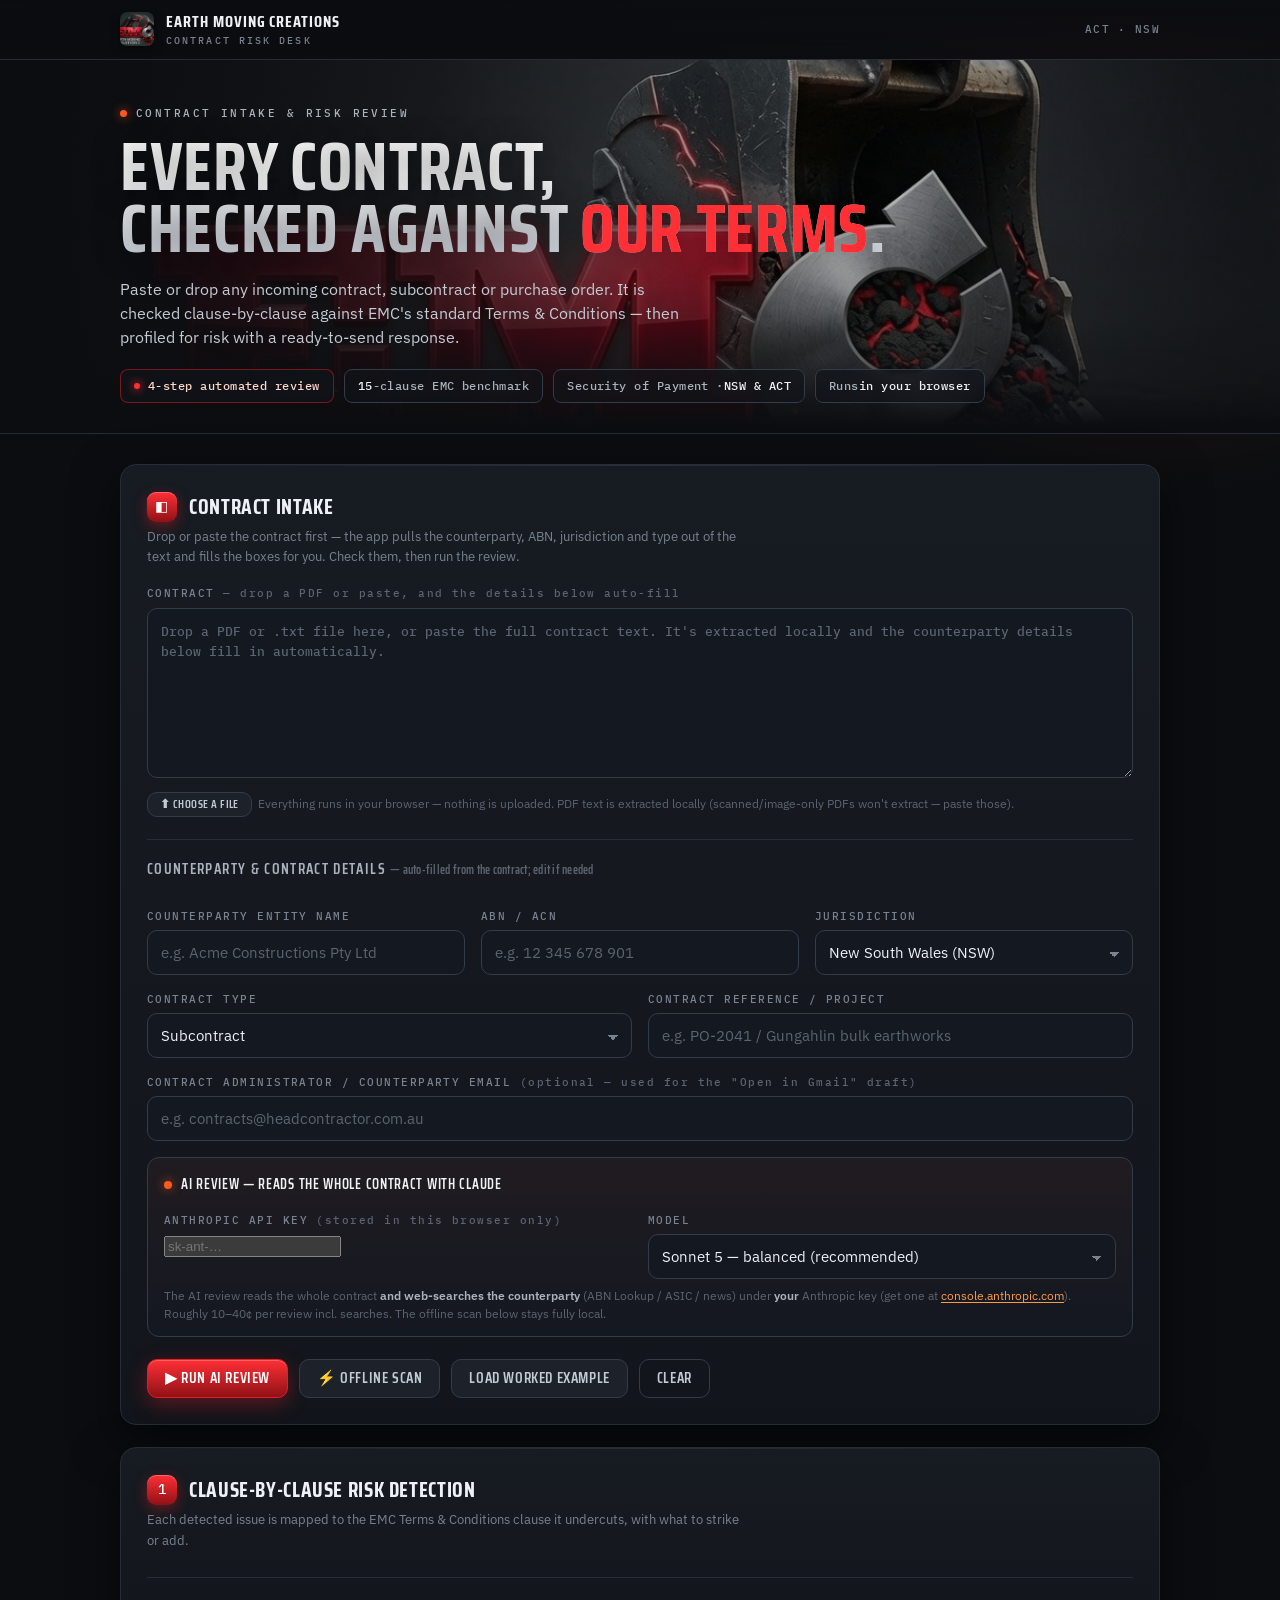
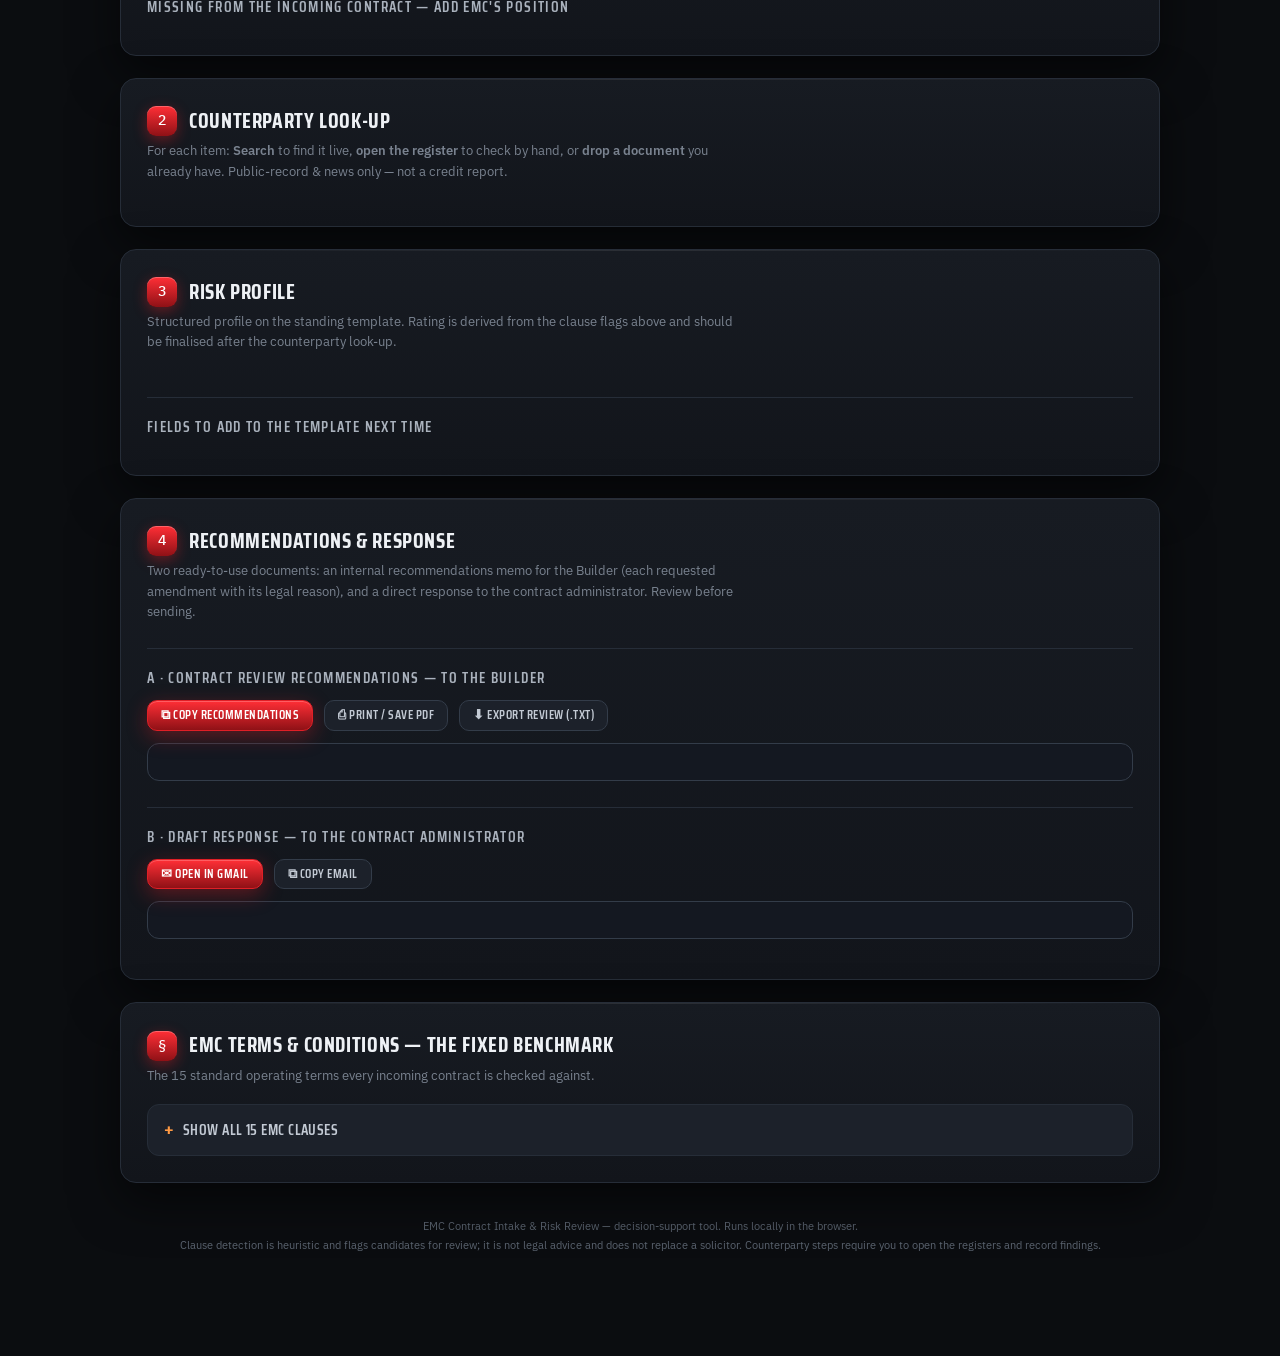
==== app.html @ d7c5b9ac "Step 2: per-field counterparty look-up (search / register link / file drop) Rebuilt the counterparty" ====
<!DOCTYPE html>
<html lang="en">
<head>
<meta charset="UTF-8">
<meta name="viewport" content="width=device-width, initial-scale=1.0, viewport-fit=cover">
<title>EMC Contract Intake &amp; Risk Review</title>
<meta name="description" content="Check incoming contracts against EMC's standard terms — clause risk, counterparty look-up, risk profile and a draft response. NSW, ACT & VIC.">
<meta name="theme-color" content="#0b0d10">
<link rel="manifest" href="manifest.webmanifest">
<link rel="icon" href="icons/icon-192.png">
<link rel="apple-touch-icon" href="icons/apple-touch-icon.png">
<meta name="apple-mobile-web-app-capable" content="yes">
<meta name="mobile-web-app-capable" content="yes">
<meta name="apple-mobile-web-app-status-bar-style" content="black-translucent">
<meta name="apple-mobile-web-app-title" content="EMC Review">
<style>
  /* ---- inlined faces (no CDN; Artifact CSP blocks external fonts) ---- */
  @font-face{font-family:'Saira Condensed';font-style:normal;font-weight:600;font-display:swap;src:url([data-uri]) format('woff2')}
  @font-face{font-family:'Saira Condensed';font-style:normal;font-weight:700;font-display:swap;src:url([data-uri]) format('woff2')}
  @font-face{font-family:'Plex Sans';font-style:normal;font-weight:400;font-display:swap;src:url([data-uri]) format('woff2')}
  @font-face{font-family:'Plex Sans';font-style:normal;font-weight:600;font-display:swap;src:url([data-uri]) format('woff2')}
  @font-face{font-family:'Plex Mono';font-style:normal;font-weight:500;font-display:swap;src:url([data-uri]) format('woff2')}

  :root{
    color-scheme:dark;
    --ground:#0b0d10; --ground-2:#0e1116;
    --panel:#12151b; --panel-2:#171b22; --panel-3:#1c212a;
    --field:#141821; --field-2:#1a1f29;
    --line:#262d38; --line-2:#333c49; --line-hot:rgba(224,31,38,.5);
    --ink:#eef1f5; --ink-2:#c3cad4; --steel:#aab2bd; --steel-dim:#79828f; --dim:#5b6470;
    --crimson:#e01f26; --crimson-hi:#ff2f36; --crimson-deep:#8f1116;
    --ember:#ff5a1e; --ember-hot:#ff9a44; --ember-glow:rgba(255,90,30,.35);
    --crit:#ff4d54; --warn:#f5a524; --low:#34c77b; --miss:#9b8cff;
    --shadow:0 18px 48px rgba(0,0,0,.55);
    --sans:'Plex Sans',-apple-system,BlinkMacSystemFont,"Segoe UI",Roboto,sans-serif;
    --disp:'Saira Condensed','Plex Sans',sans-serif;
    --mono:'Plex Mono',ui-monospace,SFMono-Regular,Menlo,Consolas,monospace;
  }
  *{box-sizing:border-box}
  html,body{margin:0;padding:0}
  body{
    background:
      radial-gradient(900px 520px at 82% -6%, rgba(224,31,38,.16), transparent 60%),
      radial-gradient(700px 480px at 90% 8%, rgba(255,90,30,.10), transparent 55%),
      var(--ground);
    color:var(--ink);font-family:var(--sans);line-height:1.55;font-size:15px;
    -webkit-font-smoothing:antialiased;text-rendering:optimizeLegibility;
  }
  a{color:var(--ember-hot);text-underline-offset:2px}
  ::selection{background:rgba(224,31,38,.4);color:#fff}
  .wrap{max-width:1080px;margin:0 auto;padding:0 20px 90px}

  /* ---------- top bar ---------- */
  .topbar{position:sticky;top:0;z-index:40;backdrop-filter:blur(10px);
    background:linear-gradient(180deg,rgba(11,13,16,.92),rgba(11,13,16,.72));
    border-bottom:1px solid var(--line);}
  .topbar .tb{max-width:1080px;margin:0 auto;padding:calc(10px + env(safe-area-inset-top)) 20px 10px;display:flex;align-items:center;gap:12px}
  .topbar img{height:34px;width:34px;object-fit:cover;border-radius:7px;box-shadow:0 2px 8px rgba(0,0,0,.5)}
  .topbar .tn{font-family:var(--disp);font-weight:700;letter-spacing:.06em;text-transform:uppercase;font-size:16px}
  .topbar .tn small{display:block;font-family:var(--mono);font-weight:500;font-size:9.5px;letter-spacing:.22em;color:var(--steel-dim);margin-top:-1px}
  .topbar .sp{flex:1}
  .topbar .loc{font-family:var(--mono);font-size:11px;color:var(--steel-dim);letter-spacing:.12em}

  /* ---------- hero ---------- */
  .hero{position:relative;margin:0 0 30px;min-height:340px;display:flex;align-items:flex-end;overflow:hidden;
    border-bottom:1px solid var(--line)}
  .hero .media{position:absolute;inset:0;width:100%;height:100%;object-fit:cover;object-position:60% 40%;filter:saturate(1.05) contrast(1.02)}
  #ember{position:absolute;inset:0;width:100%;height:100%;pointer-events:none;mix-blend-mode:screen;opacity:.9}
  .hero .scrim{position:absolute;inset:0;background:
     linear-gradient(90deg, var(--ground) 4%, rgba(11,13,16,.72) 34%, rgba(11,13,16,.18) 62%, rgba(11,13,16,.55) 100%),
     linear-gradient(0deg, var(--ground) 2%, rgba(11,13,16,.25) 30%, transparent 60%)}
  .hero-inner{position:relative;max-width:1080px;margin:0 auto;padding:40px 20px 30px;width:100%}
  .eyebrow{display:inline-flex;align-items:center;gap:9px;font-family:var(--mono);font-size:11px;letter-spacing:.22em;
    text-transform:uppercase;color:var(--steel);margin-bottom:14px}
  .eyebrow .spark{width:7px;height:7px;border-radius:50%;background:var(--ember);box-shadow:0 0 10px 2px var(--ember-glow)}
  .hero h1{font-family:var(--disp);font-weight:700;text-transform:uppercase;letter-spacing:.01em;line-height:.92;
    margin:0;font-size:clamp(38px,6.4vw,68px);text-wrap:balance;
    background:linear-gradient(180deg,#fff 30%,#cfd5dd 92%);-webkit-background-clip:text;background-clip:text;color:transparent;
    text-shadow:0 2px 30px rgba(0,0,0,.4)}
  .hero h1 .amp{color:var(--crimson-hi);-webkit-text-fill-color:var(--crimson-hi)}
  .hero .lede{max-width:56ch;color:var(--ink-2);font-size:15.5px;margin:16px 0 20px;line-height:1.55}
  .hero-chips{display:flex;flex-wrap:wrap;gap:10px}
  .chip{display:inline-flex;align-items:center;font-family:var(--mono);font-size:11.5px;letter-spacing:.04em;
    padding:7px 13px;border-radius:8px;background:rgba(18,21,27,.7);border:1px solid var(--line-2);color:var(--steel);backdrop-filter:blur(4px)}
  .chip b{color:var(--ink);font-weight:500}
  .chip.hot{border-color:var(--line-hot);color:#ffd7c8}
  .chip.hot::before{content:"";width:6px;height:6px;margin-right:8px;border-radius:50%;background:var(--crimson-hi);box-shadow:0 0 8px 1px rgba(255,47,54,.7)}
  @media(max-width:620px){.hero .media{object-position:70% 40%}}

  /* ---------- cards ---------- */
  .card{position:relative;background:linear-gradient(180deg,var(--panel-2),var(--panel));
    border:1px solid var(--line);border-radius:16px;padding:26px 26px;margin-bottom:22px;box-shadow:var(--shadow)}
  .card::before{content:"";position:absolute;inset:0 0 auto 0;height:1px;border-radius:16px 16px 0 0;
    background:linear-gradient(90deg,transparent,rgba(255,255,255,.09),transparent)}
  .card > h2{font-family:var(--disp);font-weight:700;text-transform:uppercase;letter-spacing:.03em;
    margin:0 0 4px;font-size:21px;display:flex;align-items:center;gap:12px;color:var(--ink)}
  .card > h2 .num{font-family:var(--mono);font-weight:500;display:inline-flex;align-items:center;justify-content:center;
    width:30px;height:30px;border-radius:9px;font-size:14px;flex:0 0 auto;
    background:linear-gradient(180deg,var(--crimson-hi),var(--crimson-deep));color:#fff;
    box-shadow:0 4px 14px rgba(224,31,38,.4),inset 0 1px 0 rgba(255,255,255,.25)}
  .card .sub{color:var(--steel-dim);font-size:13px;margin:0 0 18px;max-width:74ch}

  label{display:block;font-family:var(--mono);font-size:10.5px;color:var(--steel-dim);margin:16px 0 6px;
    letter-spacing:.14em;text-transform:uppercase;font-weight:500}
  input[type=text],select,textarea{width:100%;background:var(--field);border:1px solid var(--line-2);border-radius:10px;
    color:var(--ink);padding:12px 13px;font-family:var(--sans);font-size:14.5px;outline:none;transition:border-color .15s,box-shadow .15s}
  input[type=text]::placeholder,textarea::placeholder{color:var(--dim)}
  input[type=text]:focus,select:focus,textarea:focus{border-color:var(--crimson);box-shadow:0 0 0 3px rgba(224,31,38,.22)}
  select{appearance:none;background-image:linear-gradient(45deg,transparent 50%,var(--steel-dim) 50%),linear-gradient(135deg,var(--steel-dim) 50%,transparent 50%);
    background-position:calc(100% - 18px) 55%,calc(100% - 13px) 55%;background-size:5px 5px,5px 5px;background-repeat:no-repeat;padding-right:34px}
  textarea{resize:vertical;min-height:170px;font-family:var(--mono);font-size:12.5px;line-height:1.6}
  .row{display:grid;grid-template-columns:1fr 1fr;gap:16px}
  .row3{display:grid;grid-template-columns:1fr 1fr 1fr;gap:16px}
  @media(max-width:680px){.row,.row3{grid-template-columns:1fr}}

  .btn{appearance:none;border:1px solid var(--line-2);background:var(--panel-3);color:var(--ink-2);border-radius:10px;
    padding:11px 17px;font-family:var(--disp);font-size:15px;font-weight:600;letter-spacing:.04em;text-transform:uppercase;
    cursor:pointer;transition:.15s;line-height:1}
  .btn:hover{border-color:var(--crimson);color:#fff;transform:translateY(-1px)}
  .btn:active{transform:translateY(0)}
  .btn:focus-visible{outline:2px solid var(--ember-hot);outline-offset:2px}
  .btn.primary{background:linear-gradient(180deg,var(--crimson-hi),var(--crimson-deep));border-color:var(--crimson);color:#fff;
    box-shadow:0 6px 20px rgba(224,31,38,.36),inset 0 1px 0 rgba(255,255,255,.22)}
  .btn.primary:hover{filter:brightness(1.08)}
  .btn.sm{padding:8px 13px;font-size:12.5px}
  .btn.ghost{background:transparent}
  .actions{display:flex;flex-wrap:wrap;gap:11px;margin-top:22px}
  .filehint{font-size:11.5px;color:var(--dim);margin-top:8px;line-height:1.5}
  .filehint b{color:var(--steel)}

  #drop{position:relative;margin-top:2px}
  #drophint{display:none;position:absolute;inset:0;align-items:center;justify-content:center;
    background:rgba(224,31,38,.12);border:2px dashed var(--crimson);border-radius:10px;color:#fff;
    font-family:var(--disp);font-size:17px;font-weight:600;letter-spacing:.04em;text-transform:uppercase;pointer-events:none}
  #drop.over #drophint{display:flex}
  #drop.busy #drophint{display:flex;background:rgba(8,9,11,.8);border-style:solid;color:var(--ember-hot)}
  .ai-panel{margin-top:16px;padding:16px 16px 14px;border:1px solid var(--line-2);border-radius:12px;
    background:linear-gradient(180deg,rgba(255,90,30,.05),transparent),var(--field)}
  .ai-head{font-family:var(--disp);font-weight:600;text-transform:uppercase;letter-spacing:.05em;font-size:14px;
    display:flex;align-items:center;gap:9px;color:var(--ink)}
  .ai-dot{width:8px;height:8px;border-radius:50%;background:var(--ember);box-shadow:0 0 10px 2px var(--ember-glow)}
  .ai-panel .filehint a{color:var(--ember-hot)}
  .btn.busy{opacity:.7;pointer-events:none;position:relative}
  .btn.busy::after{content:"";position:absolute;right:12px;top:50%;width:12px;height:12px;margin-top:-6px;border-radius:50%;
    border:2px solid rgba(255,255,255,.35);border-top-color:#fff;animation:spin .7s linear infinite}
  @keyframes spin{to{transform:rotate(360deg)}}
  @media (prefers-reduced-motion:reduce){.btn.busy::after{animation:none}}

  /* ---------- verdict banner (summary-first) ---------- */
  #verdict{display:none;margin-bottom:22px;scroll-margin-top:72px}
  #verdict.show{display:block}
  .verdict{position:relative;overflow:hidden;border-radius:16px;border:1px solid var(--line-2);
    background:linear-gradient(180deg,var(--panel-2),var(--panel));box-shadow:var(--shadow);padding:24px 26px}
  .verdict .vbar{position:absolute;left:0;top:0;bottom:0;width:6px}
  .verdict.high .vbar{background:linear-gradient(180deg,var(--crit),var(--crimson-deep))}
  .verdict.med .vbar{background:linear-gradient(180deg,var(--warn),#a9701a)}
  .verdict.low .vbar{background:linear-gradient(180deg,var(--low),#1f7a4d)}
  .verdict .vhead{display:flex;align-items:baseline;gap:16px;flex-wrap:wrap}
  .verdict .vlabel{font-family:var(--mono);font-size:10.5px;letter-spacing:.2em;text-transform:uppercase;color:var(--steel-dim)}
  .verdict .vlevel{font-family:var(--disp);font-weight:700;text-transform:uppercase;letter-spacing:.02em;font-size:40px;line-height:1}
  .verdict.high .vlevel{color:var(--crit)} .verdict.med .vlevel{color:var(--warn)} .verdict.low .vlevel{color:var(--low)}
  .verdict .vmeta{font-family:var(--mono);font-size:12px;color:var(--steel);margin-left:auto}
  .verdict .vreason{color:var(--ink-2);font-size:13.5px;margin-top:12px;max-width:88ch;line-height:1.55}

  /* stat tiles */
  .stats{display:grid;grid-template-columns:repeat(5,1fr);gap:12px;margin-top:20px}
  @media(max-width:680px){.stats{grid-template-columns:repeat(2,1fr)}}
  .stat{background:var(--field);border:1px solid var(--line);border-radius:11px;padding:13px 14px}
  .stat .n{font-family:var(--disp);font-weight:700;font-size:30px;line-height:1;font-variant-numeric:tabular-nums}
  .stat .l{font-family:var(--mono);font-size:9.5px;letter-spacing:.13em;text-transform:uppercase;color:var(--steel-dim);margin-top:6px}
  .stat.s-crit .n{color:var(--crit)} .stat.s-warn .n{color:var(--warn)} .stat.s-low .n{color:var(--low)}
  .stat.s-miss .n{color:var(--miss)} .stat.s-ink .n{color:var(--ink)}

  /* ---------- findings ---------- */
  h3.sec{font-family:var(--disp);font-size:15px;font-weight:600;text-transform:uppercase;letter-spacing:.09em;
    color:var(--steel);margin:26px 0 10px;border-top:1px solid var(--line);padding-top:18px}
  .flag{position:relative;border:1px solid var(--line);border-radius:12px;padding:15px 17px 15px 20px;margin:11px 0;
    background:var(--panel-3);overflow:hidden}
  .flag::before{content:"";position:absolute;left:0;top:0;bottom:0;width:4px}
  .flag.high::before{background:linear-gradient(180deg,var(--crit),var(--crimson-deep))}
  .flag.med::before{background:linear-gradient(180deg,var(--warn),#8a5c14)}
  .flag.low::before{background:linear-gradient(180deg,var(--low),#1c6b44)}
  .flag.miss::before{background:linear-gradient(180deg,var(--miss),#4b3fa6)}
  .flag .fh{display:flex;justify-content:space-between;align-items:flex-start;gap:12px;flex-wrap:wrap}
  .flag .ttl{font-weight:600;font-size:15px;color:var(--ink);letter-spacing:.005em}
  .flag .cls{font-family:var(--mono);font-size:11.5px;color:var(--steel-dim);margin-top:5px}
  .flag .body{font-size:13.5px;color:var(--ink-2);margin-top:8px;max-width:90ch}
  .flag .action{font-size:13px;margin-top:11px;padding:11px 13px;background:rgba(11,13,16,.55);
    border:1px solid var(--line);border-left:2px solid var(--ember);border-radius:9px;color:var(--ink-2)}
  .flag .action b{color:var(--ember-hot)}
  .tag{display:inline-flex;font-family:var(--mono);font-size:10px;font-weight:500;letter-spacing:.1em;text-transform:uppercase;
    padding:3px 9px;border-radius:6px;white-space:nowrap}
  .tag.high,.tag.conflict{background:rgba(255,77,84,.14);color:#ff8a8f;border:1px solid rgba(255,77,84,.3)}
  .tag.med,.tag.weaker{background:rgba(245,165,36,.13);color:#f5c06a;border:1px solid rgba(245,165,36,.28)}
  .tag.low{background:rgba(52,199,123,.13);color:#69d89f;border:1px solid rgba(52,199,123,.28)}
  .tag.miss{background:rgba(155,140,255,.14);color:#b7abff;border:1px solid rgba(155,140,255,.3)}

  /* profile / rating inside step 3 */
  .rate{display:flex;align-items:center;gap:16px;padding:16px 18px;border-radius:12px;margin:2px 0 6px;
    border:1px solid var(--line-2);background:var(--field)}
  .rate .dot{width:56px;height:56px;border-radius:13px;flex:0 0 auto;display:flex;align-items:center;justify-content:center;
    font-family:var(--disp);font-weight:700;font-size:15px;color:#0b0d10;letter-spacing:.03em}
  .rate.high .dot{background:linear-gradient(160deg,var(--crit),var(--crimson-deep));color:#fff}
  .rate.med .dot{background:linear-gradient(160deg,var(--warn),#a9701a);color:#1a1204}
  .rate.low .dot{background:linear-gradient(160deg,var(--low),#1f7a4d);color:#04140c}
  .rate .rt{font-family:var(--disp);font-size:18px;font-weight:600;text-transform:uppercase;letter-spacing:.02em}
  .rate .rr{font-size:12.5px;color:var(--steel-dim);margin-top:3px;line-height:1.5}

  table.profile{width:100%;border-collapse:collapse;font-size:13.5px;margin-top:8px}
  table.profile td{border-top:1px solid var(--line);padding:11px 8px;vertical-align:top;color:var(--ink-2)}
  table.profile td.k{color:var(--steel-dim);width:220px;font-family:var(--mono);font-weight:500;font-size:11px;
    text-transform:uppercase;letter-spacing:.08em}
  table.profile td b{color:var(--ink)}

  .cp-badge{display:inline-flex;align-items:center;gap:6px;font-family:var(--mono);font-size:11px;letter-spacing:.06em;
    text-transform:uppercase;padding:4px 10px;border-radius:7px;margin-bottom:12px}
  .cp-badge.clear{background:rgba(52,199,123,.13);color:#69d89f;border:1px solid rgba(52,199,123,.3)}
  .cp-badge.flag{background:rgba(255,77,84,.14);color:#ff8a8f;border:1px solid rgba(255,77,84,.32)}
  .cp-adverse{list-style:none;margin:10px 0 0;padding:0}
  .cp-adverse li{padding:10px 12px;border:1px solid var(--line);border-left:3px solid var(--crit);border-radius:9px;
    background:var(--panel-3);margin:8px 0;font-size:13px;color:var(--ink-2)}
  .cp-adverse li a{font-family:var(--mono);font-size:11.5px}
  .cp-src{margin-top:12px;font-size:11px;color:var(--dim)}
  .cp-row{border:1px solid var(--line);border-radius:12px;padding:13px 14px;margin:10px 0;background:var(--panel-3)}
  .cp-row .cp-top{display:flex;justify-content:space-between;align-items:center;gap:10px;flex-wrap:wrap;margin-bottom:8px}
  .cp-row .cp-label{font-family:var(--disp);font-weight:600;text-transform:uppercase;letter-spacing:.03em;font-size:14px;color:var(--ink)}
  .cp-row .cp-acts{display:flex;gap:7px;flex-wrap:wrap}
  .cp-row textarea{min-height:44px;font-family:var(--sans);font-size:13.5px}
  .cp-row textarea.big{min-height:72px}
  .cp-file{position:relative;overflow:hidden}
  .cp-file input[type=file]{position:absolute;inset:0;opacity:0;cursor:pointer}
  .btn.busy{opacity:.65;pointer-events:none}
  .lookup-links{display:flex;flex-wrap:wrap;gap:10px;margin:4px 0}
  .email-box{white-space:pre-wrap;font-family:var(--mono);font-size:12.5px;background:var(--field);
    border:1px solid var(--line-2);border-radius:12px;padding:18px;line-height:1.65;color:var(--ink-2)}

  details.tc{margin-top:10px;border:1px solid var(--line);border-radius:12px;background:var(--panel-3)}
  details.tc>summary{cursor:pointer;padding:13px 16px;font-family:var(--disp);font-weight:600;font-size:15px;
    letter-spacing:.03em;text-transform:uppercase;list-style:none;color:var(--ink-2)}
  details.tc>summary::-webkit-details-marker{display:none}
  details.tc>summary::before{content:"+ ";color:var(--ember-hot);font-family:var(--mono)}
  details.tc[open]>summary::before{content:"– "}
  details.tc .tcbody{padding:2px 18px 16px;font-size:13px;color:var(--ink-2);columns:2;column-gap:26px}
  @media(max-width:680px){details.tc .tcbody{columns:1}}
  details.tc .tcbody p{margin:9px 0;break-inside:avoid}
  details.tc .tcbody b{color:var(--ink)}

  .note{font-size:11.5px;color:var(--dim);margin-top:14px;line-height:1.55}
  .note b{color:var(--steel)}
  .pill{font-family:var(--mono);font-size:11.5px;padding:6px 11px;border-radius:8px;background:var(--field);border:1px solid var(--line)}
  .foot{color:var(--dim);font-size:11px;text-align:center;margin-top:34px;line-height:1.7}
  .foot b{color:var(--steel-dim)}

  #toast{position:fixed;bottom:26px;left:50%;transform:translateX(-50%);
    background:linear-gradient(180deg,var(--crimson-hi),var(--crimson-deep));color:#fff;padding:11px 20px;border-radius:10px;
    font-family:var(--disp);font-weight:600;letter-spacing:.03em;font-size:14px;z-index:99;box-shadow:0 10px 30px rgba(0,0,0,.55);
    opacity:0;transition:opacity .25s}

  .reveal{opacity:0;transform:translateY(14px)}
  .reveal.in{opacity:1;transform:none;transition:opacity .5s ease,transform .5s ease}
  @media (prefers-reduced-motion:reduce){
    .reveal,.reveal.in{opacity:1;transform:none;transition:none}
    .btn:hover{transform:none}
    #ember{display:none}
  }

  @media print{
    body{background:#fff;color:#000}
    .no-print,.topbar,.hero,#ember{display:none!important}
    .card,.verdict{box-shadow:none;border-color:#ccc;background:#fff;color:#000}
    .flag,.email-box,table.profile td,.stat{border-color:#ccc}
    .flag .body,.flag .action,.verdict .vreason,table.profile td{color:#111}
    .card>h2,.hero h1{color:#000}
  }
</style>

</head>
<body>

<div class="topbar no-print">
  <div class="tb">
    <img id="logo" alt="EMC">
    <div class="tn">Earth Moving Creations<small>Contract Risk Desk</small></div>
    <div class="sp"></div>
    <div class="loc">ACT · NSW</div>
  </div>
</div>

<div class="hero">
  <video class="media" id="heromedia" autoplay muted loop playsinline poster="assets/hero.jpg"><source src="assets/hero.mp4" type="video/mp4"></video>
  <canvas id="ember"></canvas>
  <div class="scrim"></div>
  <div class="hero-inner">
    <div class="eyebrow"><span class="spark"></span>Contract Intake &amp; Risk Review</div>
    <h1>Every contract,<br>checked against <span class="amp">our terms</span>.</h1>
    <p class="lede">Paste or drop any incoming contract, subcontract or purchase order. It is checked clause-by-clause against EMC&#39;s standard Terms &amp; Conditions — then profiled for risk with a ready-to-send response.</p>
    <div class="hero-chips">
      <span class="chip hot">4-step automated review</span>
      <span class="chip"><b>15</b>-clause EMC benchmark</span>
      <span class="chip">Security of Payment · <b>NSW &amp; ACT</b></span>
      <span class="chip">Runs <b>in your browser</b></span>
    </div>
  </div>
</div>

<div class="wrap">


  <!-- ============ INPUT ============ -->
  <div class="card no-print" id="intake">
    <h2><span class="num">◧</span> Contract Intake</h2>
    <p class="sub">Drop or paste the contract first — the app pulls the counterparty, ABN, jurisdiction and type out of the text and fills the boxes for you. Check them, then run the review.</p>

    <label>Contract <span style="text-transform:none;color:var(--dim);font-weight:400">— drop a PDF or paste, and the details below auto-fill</span></label>
    <div id="drop">
      <input type="file" id="file" accept=".pdf,.txt,.md,.text" class="no-print" style="display:none">
      <textarea id="contract" placeholder="Drop a PDF or .txt file here, or paste the full contract text. It's extracted locally and the counterparty details below fill in automatically."></textarea>
      <div id="drophint">Drop a PDF or text file here</div>
    </div>
    <div class="filehint"><button type="button" class="btn sm no-print" onclick="document.getElementById('file').click()" style="font-size:11.5px;padding:6px 12px">⬆ Choose a file</button> &nbsp;Everything runs in your browser — nothing is uploaded. PDF text is extracted locally (scanned/image-only PDFs won't extract — paste those).</div>

    <h3 class="sec" style="margin-top:22px">Counterparty &amp; contract details <span style="text-transform:none;letter-spacing:.02em;font-weight:400;color:var(--dim);font-size:12px">— auto-filled from the contract; edit if needed</span></h3>
    <div class="row3">
      <div>
        <label>Counterparty entity name</label>
        <input type="text" id="cpName" placeholder="e.g. Acme Constructions Pty Ltd">
      </div>
      <div>
        <label>ABN / ACN</label>
        <input type="text" id="cpAbn" placeholder="e.g. 12 345 678 901">
      </div>
      <div>
        <label>Jurisdiction</label>
        <select id="juris">
          <option value="NSW">New South Wales (NSW)</option>
          <option value="ACT">Australian Capital Territory (ACT)</option>
          <option value="VIC">Victoria (VIC)</option>
        </select>
      </div>
    </div>

    <div class="row">
      <div>
        <label>Contract type</label>
        <select id="ctype">
          <option>Subcontract</option>
          <option>Head contract</option>
          <option>Purchase order</option>
          <option>Supply agreement</option>
          <option>Other</option>
        </select>
      </div>
      <div>
        <label>Contract reference / project</label>
        <input type="text" id="cref" placeholder="e.g. PO-2041 / Gungahlin bulk earthworks">
      </div>
    </div>

    <label>Contract administrator / counterparty email <span style="text-transform:none;color:var(--dim);font-weight:400">(optional — used for the "Open in Gmail" draft)</span></label>
    <input type="text" id="cpEmail" placeholder="e.g. contracts@headcontractor.com.au">

    <!--AI-UI-START-->
    <div class="ai-panel">
      <div class="ai-head"><span class="ai-dot"></span> AI review — reads the whole contract with Claude</div>
      <div class="row">
        <div>
          <label>Anthropic API key <span style="text-transform:none;color:var(--dim);font-weight:400">(stored in this browser only)</span></label>
          <input type="password" id="apiKey" placeholder="sk-ant-…" autocomplete="off">
        </div>
        <div>
          <label>Model</label>
          <select id="model">
            <option value="claude-opus-5">Opus 5 — most thorough</option>
            <option value="claude-sonnet-5" selected>Sonnet 5 — balanced (recommended)</option>
            <option value="claude-haiku-4-5">Haiku 4.5 — fastest / cheapest</option>
          </select>
        </div>
      </div>
      <div class="filehint">The AI review reads the whole contract <b>and web-searches the counterparty</b> (ABN Lookup / ASIC / news) under <b>your</b> Anthropic key (get one at <a href="https://console.anthropic.com/settings/keys" target="_blank" rel="noopener">console.anthropic.com</a>). Roughly 10–40¢ per review incl. searches. The offline scan below stays fully local.</div>
    </div>
    <!--AI-UI-END-->

    <div class="actions">
      <button class="btn primary" id="aiBtn" onclick="runAIReview()">▶ Run AI review</button>
      <button class="btn" onclick="runReview()">⚡ Offline scan</button>
      <button class="btn" onclick="loadSample()">Load worked example</button>
      <button class="btn ghost" onclick="clearAll()">Clear</button>
    </div>
  </div>

  <!-- ============ RESULTS ============ -->
  <div id="results">

    <div id="verdict"></div>

    <div class="card">
      <h2><span class="num">1</span> Clause-by-clause risk detection</h2>
      <p class="sub" id="s1sub">Each detected issue is mapped to the EMC Terms &amp; Conditions clause it undercuts, with what to strike or add.</p>
      <div class="counts" id="counts"></div>
      <div id="flags"></div>
      <h3 class="sec">Missing from the incoming contract — add EMC's position</h3>
      <div id="missing"></div>
    </div>

    <div class="card">
      <h2><span class="num">2</span> Counterparty look-up</h2>
      <p class="sub" id="s2sub">For each item: <b>Search</b> to find it live, <b>open the register</b> to check by hand, or <b>drop a document</b> you already have. Public-record &amp; news only — not a credit report.</p>
      <div id="cpBadge"></div>
      <div id="cpGrid"></div>
      <p class="note" id="lookupNote"></p>
    </div>

    <div class="card">
      <h2><span class="num">3</span> Risk profile</h2>
      <p class="sub">Structured profile on the standing template. Rating is derived from the clause flags above and should be finalised after the counterparty look-up.</p>
      <div id="rate"></div>
      <table class="profile" id="profile"></table>
      <h3 class="sec">Fields to add to the template next time</h3>
      <div id="suggest" style="font-size:13px;color:#d5d5db"></div>
    </div>

    <div class="card">
      <h2><span class="num">4</span> Recommendations &amp; response</h2>
      <p class="sub">Two ready-to-use documents: an internal recommendations memo for the Builder (each requested amendment with its legal reason), and a direct response to the contract administrator. Review before sending.</p>

      <h3 class="sec">A · Contract review recommendations — to the Builder</h3>
      <div class="actions no-print" style="margin-top:0;margin-bottom:12px">
        <button class="btn sm primary" onclick="copyText('recos','Recommendations copied')">⧉ Copy recommendations</button>
        <button class="btn sm" onclick="window.print()">⎙ Print / Save PDF</button>
        <button class="btn sm" onclick="exportTxt()">⬇ Export review (.txt)</button>
      </div>
      <div class="email-box" id="recos"></div>

      <h3 class="sec">B · Draft response — to the contract administrator</h3>
      <div class="actions no-print" style="margin-top:0;margin-bottom:12px">
        <button class="btn sm primary" onclick="openGmail()">✉ Open in Gmail</button>
        <button class="btn sm" onclick="copyEmail()">⧉ Copy email</button>
      </div>
      <div class="email-box" id="email"></div>
      <p class="note" id="legalNote"></p>
    </div>

  </div>

  <!-- ============ BENCHMARK ============ -->
  <div class="card no-print">
    <h2><span class="num">§</span> EMC Terms &amp; Conditions — the fixed benchmark</h2>
    <p class="sub">The 15 standard operating terms every incoming contract is checked against.</p>
    <details class="tc"><summary>Show all 15 EMC clauses</summary><div class="tcbody" id="tcbody"></div></details>
  </div>

  <p class="foot">
    EMC Contract Intake &amp; Risk Review — decision-support tool. Runs locally in the browser.<br>
    Clause detection is heuristic and flags candidates for review; it is not legal advice and does not replace a solicitor. Counterparty steps require you to open the registers and record findings.
  </p>

</div>

<script src="vendor/pdf.min.js"></script>
<script src="vendor/pdf.worker.min.js"></script>
<script>
const LOGO_B64 = "/9j/[base64]/Y/8AAEQgAZACgAwEiAAIRAQMRAv/EAB8AAAEFAQEBAQEBAAAAAAAAAAABAgMEBQYHCAkKC//[base64]/j5+v/EAB8BAAMBAQEBAQEBAQEAAAAAAAABAgMEBQYHCAkKC//[base64]/j5+v/bAEMAAgICAgICAwICAwUDAwMFBgUFBQUGCAYGBgYGCAoICAgICAgKCgoKCgoKCgwMDAwMDA4ODg4ODw8PDw8PDw8PD//bAEMBAgICBAQEBwQEBxALCQsQEBAQEBAQEBAQEBAQEBAQEBAQEBAQEBAQEBAQEBAQEBAQEBAQEBAQEBAQEBAQEBAQEP/bAEMCAgICBAQEBwQEBxALCQsQEBAQEBAQEBAQEBAQEBAQEBAQEBAQEBAQEBAQEBAQEBAQEBAQEBAQEBAQEBAQEBAQEP/dAAQACv/aAAwDAQACEQMRAD8A/EvSdKgsrdG2hpmALMRzk9h6YrfjWo41AGKuRjj0q0rHJcekZJz2q7HH0psS9KvxJzmmIdFF6iryRAjkUqRnFXkjzigCERdOKnSHJx3NOkJhKoqmSVzhUXkk+wqxqelatplxb2/iKyutK85FlTcrRu0T9JFDja6+nY4xkGgCxBpzzfIjxKfRpAv8+Ksz6FqlqvmT2kip13qN6Y9dy5FY8LS29xJaysJXgkaIugOxtp4YZ6Bhzg/SvS/CHii/0d3s7WOFopQz/OuW3gZwCMMMgY61E5NK6R0YWlGc1GUrHnX2c4yvNIYDjOK+pLXx/wCB/EPl2/jDwbp84Eao09qptpvlGNxeIoxY9yS2azte8F/CG/spbjwzqmo2N2VLJbuI7yEnqFLsIZUHbJD4qFXV7M66mVzUXOElJeT/AEdn+B8zNFjtmq7RV7xY6DodoPLm0uC9UgczGUMTnnDhh29FrL1vwDb38Eup+DYpGEOTPYs3mSx4GS0R6uuOccnHIzzjVO55rTW54lJERxVJ4sZrekjBHHSqEkR5PSmIwpIu5qlIlbUiYqhIhFAGPIh71iappdvfwOGUCUAlWA5yP6V0si85qmw5zSauFz//0PxsjXNXY19qrxDHGavxr3rU4y3EmQK0Y4xxiq0KVqQrSAljjHAqeaWCzge4nYKiDJzTkAUFmOABkn0ArhdU1b7dO0cYBt1BUBhkMDwSQfXt6UAdD4d8UQ6brEevXUL3ERRgqpgOu4YUqG9Pet/xh8TtU8VWdkdVZk0zQYXgsoXwWiSSQyuM/wC27Egds8Vwen2bS2sl5JhYYiASTjJPOPqa5C7Nz4i1e30TTG27n3EjoMclj/soOaylVV7HVHDTSTtueo+DLHUtbKQxAG5uC8zb3VFUfeJLMQAAPevTIvDN3a7ZhqVhCV53m6TA/KvnGKw8TDVre00q6lvLe4kKwkqAHCcnIHt6dq9Sg8O30cLIIoGlkz80rtKFz/dBHT8656tSbdoHqZfTwqjfEaP1f5Jfqbt5r2i6bcx6Xb3v9pX0zbY47cZX/vsheO+ccD1r2mHUNP8AAkcMl7DFqGrzQhvIlBMVq7jgyrxvcA5VOg6tz8tfOOladdeGdSbXLyT7XevmG3dV2rCyjO4ZH8PYYrRn1Ka5mae4keWVySWc7mYk5JJPUk8k1mqc5+7LbqdscbQoJ1qcby+z5eet9ex6dd+IbvVrs3V/[base64]/2iOEf36HvWeGquUbyOnN8LClWcKb0svyV/xPCpUGSCKzpRwRit65gkhkaGZSkiEhlIwQR2IrJlUdq6TyzGkTk1RZBWrMhqi4FAH//R/HSMZx2rQiUVTj6VoRDJrQ4zRgXGO9asa4Fa+heEtR1q0N9ay26RByn72ZYzkcnhv51v3Pw78SG2ZdPubDzW4BN5GAvv9a5JY+jF2ckfR4bhLMq0FUpUJOL2dmeU65qMciNYwzBMHEhwev8Adz0+tc/Y6bc3l5DZ2SG4knKhFUcktwB/ntzXrFp8BvGE4GbjTmBbcf8AT4snP4969Isvgp400LQbg6I1jNqV5GRLIL2EeTCAS0aHJJZ/4iMccDOTXNVzOml7rue1l/AGPnL99Skoryd/RHzd491q20ixtPBulTLcPaszzyxHIeeXAbaR1VQNi+vJ6GpdK0bTtG0Zpra6xqN6qw3ZcjbapnLBT1+cY5xjgivRvB/7M/xC8S28HiuAWDxXS+bbrJeRIxJJALIeQFx0NejXX7J/[base64]/hrQoeDJP9oum9fmby15+iV5ysvzV9G+I/gn44u7PS4N1gGsrbynH26H7wdm4554IrzTW/hX4n0HTp9Uv3s/ItgGfy7uOR8ZA4VTk9a5sPjaSvd7s93OeDsxk1KFCXLGK6PotTiopCTz06/StfWtLmsfBlxr+oO1uLxvJs0xgyBTmRueigcHHUkD1rovDWh6TYWq+IvFjldPB/dwqdslywP3Uz0Xsz9B0GWwK9K1r4A/Hv4u3dr4jbwfeaT4TBi8o3skOnkWoxkW6TkNjbnYSnJ+Y5rSriHOSjDbqedhsppYWhKvimuZr3Y+vV+S/F+R8Nra65qUF7rFpazz2mmqjXEyIzR26SNsQyMBhAzEAZIyTXsPwx+M+peFJ/7OvlW706YbJbeX5kZT1Ht9a/[base64]/e1Q/ZqW258cTgjis9uc10GrWFxpeoXOmXg2z2kjxOB03IcHHseo9qwX613p31OZo//S/HqMD61oRetZsZ7VpRkDHNaHGdr4c8SpZLb6FJaSSNPcYWVWAUeZgcg88V6jBlp/JHXJH1xXiFk7R3trInDJKjA/Q5ot/HHiQ3gSGRHlL/L+7AOc8dMV8jmuASqXh11P6I8PeLpPB+zxG0Woqy6JHf8A/C14NLga5udBv4oom2szrtGfqV6V734P8Sx61o9nq0UbQx38LOqsQSBhhyR9K+Z7vx3rHivSL7w/rmqJcxXCoPLWVmJZXBxjJHY1rWCapFZWtpp3jRNLyoWK2eOZhGrEgAFI2Xntz9a45YKLhzL3Xfqz6bB8ZV6WK9lOTqxcb2jGKad7a6/qeyfCX4s28s2ieBf7NljlSGRPtBkXYRCCxIUDPtX1Bp/jq3j1eLR5CFkntmuI+eWEbhHGPYEGvzL+H+tzWfjOa9iPz6RBOi7hwxwUOcfiff8ACvWb7xpqs+oaL4lj2LLppmUhQcNG5XeDz6GqxGEtV5afVXL4a4wnLLHiMZ9mXLta0bxX4XPrb4q2a+L9GgurNfMv9Ob5QOS8UhAZfwOG/Oql1qth4N8LR2YK+Xp8aoxz/rJ5GAPP+05/Kvntvipr9rMfKeNGXOGVTnBHXr3FctrvivV/EP8AZ+nzSL5STx3Lqoxna2EB/HJrBSnUSp9D38VWwWCq1MyS99pR/Gy+92v5I+gNZ1PbI8eeVJBr5h+IXxPsrZ9X8KHTZpLlcRCUFWjJJVh8vU56YqxqnjjWZbmYfaRne3RQO9cgkEN/8SbG8uV8xhdxTyE8BvLTeAex+YA1eX4RTqLmPG4/4wq0MDJ4Z63s9L6NM/TD9lj4deHvBktn49+JEMeq+MJlV4luFWSHTExlY4UIKeaB958fKflTGCT6L+2h+2d4X+Glrp/hLw7Yf294m1OD7RIHkKQWsLHCmVhlmdyDtQduSelfI1h4716WUR2jNk9z0/OvBfjf4N1nxJqcPjARPfvdpFbXUitlLdoxtjLcZCuOA5IUMMHqK+ySUI6H8sOVSvUbk7yY+4/bB1XWrK4Gv6CkdwATCbaRvKZ/[base64]/SuefrWjLtUbBwAOPwrOfrXRGNlY427s//9P8d0ODWjFg4JrLQ1fjY9K0OM2W1tNMsogmmw3UshkxK5k3IVwBjYwXj3BrjrOa4trqK7SMs8ThwCDgkHODivT7b4f3F54ch8Uy6ullb3JnCReXcuxNucNkxRsi5PQsQK0rD4Q+I7yPwzIt+sf/AAlE6QQgyvut3lGYvPA+7vX5lxnIrxquBnKTdz9Ey/inC0aUIKDTSWyW/c42w8QabZiQQeFrJPNJLEG5yS3Xnzc0sN9JfazaTRWYtIkeJEjjDlFVSOAXLN+Zr1uw+Bt9f6jpGnQ+LbQf27cTWdm7fbEEl1AwV4SrRB1PzZDkBCOjZ4q5pfwG13XTpsvhvVxrFrqOqHSRcWv2oxxSoqFpJd0assal8FiOoOOOaynltRrV/mehQ4zwVOXNGm0/JRX5HnU17ZaTBPp+naLCk90u6S7BmMzM5JJxv2e33f1qz4e8QPYBbG60iG/SVwN03nAqHwCB5bqPzzXd+Gvgjrnii38WTaXfLnwdE8txGZZA0yo7qRCB1PyMcHHFdhd/s065o1taan4h12303TZNKTWLm5lmuGS0gkdY0jkSNWd5ndgFSNWP5Go/syqnfm1Opcd4Hl5HSfK91ZWe337HhVwZZZRGPkWKR4m/2Y1JKn8FGPwrZtvEH9m2azf2RDdyXLuQ8nm7kVMBAPLdRwOeR1r2uf8AZy16ZtPWzurXUEu73TrO2e2kkKTRapGZLW5yVB8l9rK24BlZSCM0l/8As36/fWF9rWl6jb30dnpp1QJbSyq09ulxLbHylIUM2YmcDuvTniq/sqSu4v8ArqZLxApT5Y1abaV+z1Xw79l+J8uSG6mdpGjfLEk/Ke9dP/bgTTriZtLhjubWITLcZmD74SMdWKDd0OFr1y7+AE9gZBrXiO30qB5Le2guJZrgrNcXNutyEQRozAIjqXdgEU9TXgviLwPc6clxAmt3Etzbll8lpPOjuPLbEmCOOBlh1BA461nLL5w9651LjHC4m9L2bk3snbez/Hse9aJ4ttNX0iDUtJIaC5GR6qe6n3B4NegaRrtxpH2e6hlZH81dxBxx3HHb1FfJ0UY8C6BYz2GrQRaneTlrux4leJZB+53RngE9WA+YZAqld/EnxzdWt3bWk1rbz2cjk5hAZ1U4JTcSMj0xXoUsdB6Hw+P4YxFJxd1dpO19VdXtbufrnqHxH8Faf4Km1DxNcWmk2ioHkkKpCJGx/dQAyOfQAk1+b/jPxrbeN/FUnlwXFloNk/mW8TR7XuHYZEshJ4Xn5VGSO/PTwXSr3xHqGqv4j8SM+v28I2kTSZEe/[base64]/jpVZ8sopNXvb+bS/wCXp2MybuRWc+cmr0r5BxWc7Gu8+aP/1PxwR/SrsbccmspWParcTGtDjPd/CT634j8Kx+HNP0W+vINPa43TWuo/Y4mN0d22RWUq5HYZ6fWvTtC8UfEDVNTuYIfB0csei3unzLAjpbzW72YHlrJI/[base64]/AGalsPG/hi61TV5H1HTzaajoFnawW17KRbRsjktbyMmHIHU/xVX8Ma14K8KeIdS8XXeoaTZPBprQWkWhM87LPcZjMqJMdzSKpz1A70wOx+F9r8VtI8SeKRoPg6TUrxNTs5b6A3EcYgMUz3DW77vviaOQpkcY5weldP4q134jWtnrUXj3wPIdHhsZhqyLfRpJHDqGotdWksUmHCNE6+Uo2tkA/dyK5iz8b+CLj4v+BPiVb63GEMIh1KS5IgmSW2haFZbiMEhDKMeoz0rifBnjLQ9F8I/Ei2ubmJptUurKe2gZ/nulhvDKwjB+98v6GhoVz3G38Q/F7wvb6p8QIvAUlr4fn0G30yztzOC9hBaqfs92wA3syl3Yt5aZLHBUZzwsPiH4h6V4c8J6FY+H5La5vtP0620q8+0KRcGxu3vBIFGMeYJNjIWBxk5OcVr3PjXwjb/[base64]/mk1OeLynu3aXaF4VyfmH0zXrrR2YhubXywIrkkzIoxv3kbiRx1xWHJ4a06S2TQNHt1jS9uFiRpcSMBK2AXbA+7xz2xmuSrS5W59Ej2sHVVSlHDp6uX4vRP876+Zxv8Aak+n3ugeItGAuJIEkaeKUERTL5vRlBzsI4yepGcdK7Cyt737Z/wk00n2e7vZ5rpUQkiEO3RWPft24A+lJfeAF0vw3c3dlqkdylkqLd20gKS4VwGcKeTGWIIKnHTIFTtoVroui6ULaWUnUrJZ5dz7gJHd1Owc7flA/nXDhvZ1XzW8v1Ppc3pYzBU3QlLlStJJPaStG6avrumr6b9ENuJW5Yc5JOT3P0rMmkyDgbc9s5/Xih3wAi/dHHrVCVm3Hk49K9tI/PJTuQSsOaoM2ankJqkzEGmQf//V/GJCeKtRsT1qqnQVZi71ocZeQ5wCM1ejPf0qhH2q9HQBfjwRyBV2LAxgAVSj6fjVyPtQBcVyfTmrKSNn6VTWrMfU0AWhI2dwAz696eJmx0HPtUA704dKAJvMLYJAOPahpWxTBQ3SmykKXIqq7tuGDjBBBHUEHII+hqw1VX+9UvYd7aov2l/NBLdzsqTNLb3KsJV3A74zkkeoPI965aOUy21vMQA0kETNgYBJXk4rbT7tx/1wm/8ARbVgW3/Hjaf9e8X/AKDXPGKVTTse1KrKWC95395v/wBJK8jHJqkxJPNXJPvH61TPX8a6TwijKxBYehNVHJzmrU33n+pqo1AH/9kAAP/[base64]/////u1hZWiAAAAAAAABKvwAAsTcAAAq5WFlaIAAAAAAAACg4AAARCwAAyLlwYXJhAAAAAAADAAAAAmZmAADypwAADVkAABPQAAAKW3NmMzIAAAAAAAEMQgAABd7///MmAAAHkwAA/ZD///ui///9owAAA9wAAMBu/9sAhAABAQEBAQECAQECAwICAgMEAwMDAwQFBAQEBAQFBgUFBQUFBQYGBgYGBgYGBwcHBwcHCAgICAgJCQkJCQkJCQkJAQEBAQICAgQCAgQJBgUGCQkJCQkJCQkJCQkJCQkJCQkJCQkJCQkJCQkJCQkJCQkJCQkJCQkJCQkJCQkJCQkJCQn/3QAEADz/wAARCAJVA8ADASIAAhEBAxEB/[base64]/[base64]/9oADAMBAAIRAxEAPwD/AD/6KK6Lw34cvPEV55EPyRr99z0A/wAawSOcy9P0291S4FrYRmRz6dvr6V6vpPwwiXD6zKSf7kfT869G0jRrHRbUWtkm31PcmtX27V0Qo9znnV6IwLHwp4fssfZrWPjoWG4/rmugjgSFdsKqn0GKkTGOKk9q2UUtjFyZGFwc08c9O1FOQDkCmSORNtSUU5VzTi7FqBL5QYcUioFqYBgMihKLi5WNUc1OBk4pAopwFIkGGDxTaXjNKBQA/[base64]/DVnYKNgov5jsURGemam2Cp/LpxyBxT07CK4jFL5Q9adg0z5/ao0AqGBR1pRGoHFG7P3akVeOad2Ow3bRt96lMY7U3aw6Ci7KuIoJp3k96AHFPy/pUEDPKo8o9qd89OGaAIGiNQFPUVfIyMVH5IJoNobFdU4pxUY4FWQgFIcL2osZy3KpjUDgVEVFWySetMIHpQFkVtgo2CrWB6UYHpVXJKZj4qPYegFXtgxUe0jtSbHoU/L9Kg8vnFXCCDzURznoKAuV0iHfFOKKBgYqc59KZggdBRcLlSmsuanLYOKjZmIpGiiyHYaNhp+56Mn/[base64]/wAL4mUy6NKVP9yTp+BryfUdMvtJuDa6hGY3Hr0P0r65rM1fR7DXLQ2d/GGXsRwVPsaylRXQ1hW7nyVRXSeJfDd34cvfIl+aJvuP2I/xrm65mraHSj//0P4CbKzmv7uOytxl5CFFfUGhaRbaFp8djbDoPmPqfWvLPhhpaSXM2rS/[base64]/zipAnOB/KsgJY4+KsqATimrEccYqWOIj/APVQA8DAp2DinbDUmAOKd0BDg+lSr6GnAc4FSeXSsA5VxxVyOPA5pqR8VKnpQAz7vUUBkz0pdhzUYj+agCVcKcU857UmwE0/G04NADCpNKBgVISpoyo6Zp2ANqjvSgJUdTKuKNjRQHDFSKFPFKqY605EwcUh8iDaPSk2L6VZAA6UtBkJgelOyPSn+XS7BQBFVge1M2Cn0AFFFL8g65/I0ANAwMUtOwvG3+VNoAKKKKCkugUUUo4p3NeUl2LSbBTgMCpAmRSJ5EVvIjHQUhiA6Vb8ujy/SncORFIqPSmeXVzApu1aLi9mVSnpQI/[base64]/lVvjODTHTHSgCjSEZGKs1Cy7abVhkWwVCVzxVmoW+9SCxBhKjYLTzG3Y00qy96BFQqM1FV3GflqIxEjigCqVBphQ9qt+WBwajKkUFqZVqPZzVnYMcVHgjinYfMVXjxUODV+RcDFV6RmQ7D6UoxtxUxAB4queDigBKKljxRJigDB13RbbXdOewuO/3T/dPYivlu+s59OvJLG5GHibafwr6+2nGa8R+KelrFcwavGP9aPLf6r0/T+VY1o6XN6Muh//R/iR+H9mLXwxA38Uu5z+J4/QCu2rE8PIsGh2cQ7QR/[base64]/dqpFNax/wDH0C+Oy8VrXPiK7eL7PERGgJwF9KCJpG3F4SS2f/ioLuKxQdifnA/3eP51pRN8KNOtknnuLrUWPVUQKB+IavPWnkm5kO761LH5f3E49hQZntun+IfhBDCDJ4fncepncfpXTab4v/Z9ncxaloNzCB3Er4r5t3ADJJpuQTigD7OjH7J2tWyxObmxkbjcznA/8erUH7Mvw28URA+BvEavK/3I2AP/ALNXxbBCWTefwrWgu7yH/VSumPQkfyoA+hNd/Y2+LelkzaSkOoIvUBipwPQBTXiGv/C3x14TRv8AhI9MntjnAJU7ePeu88IfGP4leGUWx03V5jBu5ilIKY7Dpn9a+n/D37Wdy0DaX400eG8QAIZIcDjj+8aT0RpTi29D85XjZOtIvBr9Tmvf2YPiaNmq2Y0+Qj/lop5Pb7gxVS5/Yt+HHiy3Nz4J1fyCR8i70IJ9MAZqVNG6py7H5iooOatcIMV9keK/2I/iz4ahM2jomoA9FX5TjtyxAr578QfC34h+E5fI1/RrmBx6IXA/FMiqujTltocAYkqNo8cCrEY84dNuOzfKR+BxTqYpxsij5THqKTyD6VfCZ6Um3HBoMShJEQajEbdq1Gi5pphOOKCXBvYzvJak8s+1aXkj+7TTGB/[base64]/wAK7vAIrE8RwedoN5EBnMD/APoJpNaFQ0Z//9L+LSwXZYwr6Io/[base64]/l/Oumi8HXtyAbmWGzTuXYf0zQByR4Xd2qh/aen9C/t0q94l8Fx6wBb2viSytlU4AAlyfrhK8r1L9mH4oatAf+EM1C31Nz0WGTafykK0Adw95FIcx8imfaPcV81a7oHxo+F12sXia2u7eNeP36Ao3sGUY/Wup0D4oWV4Rb6mvkyDrnpQB7wsuCKuxyN5ilMj5hWDY3kV5AtzCQyHoRV2QEpx9BigDoLiWVZHtpfvep9DSxRRyDYThu2KyZ5iypI3JK4/KrsKN97PT/AAoA1IJJOVYFccYq9vNU0YSEOeuMVo6fLa/aVScBv9k//WoAYHJYBRzUFraxa5qgsjcNDZxMNzR8FzxkAjHQfyq1rNxZaapt4fmv7o7baEDsf489MLx3rQ0O1GmQJbvtBxzjsayrRvGx6uCxMaM4za2P0O+Hn7LvhP4k6DFJ8IfFdvdXybRJY6mwgl3noqZZi35VP4j/AGaPjV8OH8/UtPvNM8sfLNblkjJ9mGK+T/CPi/UvDbpJZSFQrZG07cH6iv0F+AX7XOteGNdi0vXtUkbRpYyjpdqsqBzz3BbHFfJYupWobH9WZFhOHs3w95RUJHmml/Fv45eEZIrVr77d9n6xXSbztHQbjn0r2bSf2o/t1sbTx7oOQRgtCeD/ANswuK6+4/bX+CHjTUm8P/EnwZGrpIQb+xwqyJ2IDOOPwFbA8Efss/FxHh+G3idbK5kG7yLsMuz/AGQQn9a1w2c/zo8fPvBbDTjz4CaZ3Hww/Yk8F/tmaNeeL/hXoCTWtq5inuABCscuB8h2g4IyK8e+KH/BF74r+HbSS/0K2uLYjJG7dIh+mccV9N/s6/8ADWn7F97e3/7OWq2epaLqjGS8styPFIyjrg/MOAOmK+0Yf+Cq3xF8H/DnUrDxZ8NHk8W3cm6K9bcbZM5x8pk+mPlr245nTsfk+a+G2a0Pd9nf0P5jPG/7FP7QPgm4ktp9INz5Rwdmc8e2K+d9U8Ja14fnNtrlrLbSp95WQ4H41/V94C/4KpfDDxaBpnx68Bx2srHLT24H9X6fhX1Fp1v/AMEy/wBorTI7qx1ez0i5m4aC5iIPPqdhH5GtI4+D2Pi62Q4qk7TgfxAz/Z0wIm3VFX9kfxd/4IS/B/4p2zat8GNbsWkkGVW2lB7Z6GvyB+N3/BFD9oj4aX/laG32xOnKnj2yFArsjJNXRyTg46SPxZBHSmv0r6Y+JH7H/wAfvhZcvD4h0C5KIceZGmV6e3P6V873el6lYt5d9bSwkdd6FcfmKoh7FKiovOj6AipgMru7UHPOBnScZxVA9a0pFwaz9uWxQZ8gyiur8NeCPE/i6X7L4dsZrqViFXYAE/EtgV9ReDv2RJ8JdfEjVPsp6m2sxlx7MXXb+RrVSE4WPjKqbTW6felQe2a/Wfw98AvhHZrHHbaDHqir/HeTqrH/AL9yKP0r6F034WeBtOtYy3gSwEGB8wLyD6fK5qJbkn4FGeDICOrfQ09WVulfvXqngr4CajcR2fiHwNpYCkAqTcRsB+DrXHeK/wBlL9krxum22h1LwnIx2xyWRjki+pEnmNj8KtyVgPxCcYapBwMV+kvxS/4Jv/FXw9pUviX4PTWvjrSFGWeyPl3UKD/npHN5W7/gCmvzq1bSdW0DUn0jW7WSzuYjteKZSjqR6g1lsBTTrQ/Wn7CjYPpTH60AQeXTSNtThT6U8xqetAFOipjHioiCKAGFQajKkVNRQBnlciowvarLZ24qPGBQBUdKhq+RkVVdAOlNMCs+OlR05vvUwnApARv1plI4Y0YOKAK5AIqJoqsFSvNL9/igCpSEAinsu04ptAFeoZVyKsuMGoyMjFAFCinFTngVG2QOK05wGMMdKg2c1KST1pKhsdiAjtTdoFOPWkpCEIyMVWPytVqqznGaAKbjnrVZVqxtPemyrjG2gAooooAhkTjiqtXzwKz5cqeKadgGv0qEdaf8zU9Fx1pAPqteoHsJ09YnH6Vb3EDAqCcZt5F9VI/Sr6DR/9P+MRECgD0GKfRRXQeOSRjJ4q0o2ioY/[base64]/wrOl1uGyXcF3sO3Subv8AVZZ2yBgDtWQ9wZeWGaAOruPFuuXS4EuyPsq8YrGkllmbdKdxrMDtU8BycGgCxtIqzZXclhOLi23K/Tch2mrVpbW9w4Sd9idz/hVd4Y0lZYSSoPBPpQB9H+Ev2jfENjar4W+J9tH428NsAr2WoDfLEPW3lfd5bD2U1zv7Rv7HHg3/AIQKP9oL4DTf2l4P1BhHcQswa70qfj91cAciP5sI5ChsHA4rxQBlXCnFfW37H/xttPhN8Sv7F8Zr9s8G+JU/s7XLJwGU28/7szAHo0KszAgjmnygfmR4U8S6r4A106D4nJksZsBTj7uehX0GK+mIp0lwYzkHBGK9P/bV/Zml+E/xM1bwTcIrwbUvNKmTpJaTossGD6qjKD7ivl74caxJdaYNLuj+/tvlbPWkB6qfRa0baUByi9KzCuRViJljUzMcKilnPYBRQBswkBsCrquKyraeyu7CK+sZfNWTOCOmBViJjnFAG351zNPEzumyFdqKF5GevzZ6HHpWvC4Lj3rmFcqa2bNJpkLoPlHf0qZbGsZLqaF54hFi0NhaQtc3UxwIkOMDjljjgfhWtYajp+lToPGmrCOd2/dQQuFz/s453V4lqOh+NbK9uLbRb6KFbtiXumyXCnoijaR8tbngPwLpnha6+23kraheMdxmm+Yj6A8D8BXm4qhzI+my7MfZNJOx9c6zoVnHbw3caGaxmH7tw/Kt3zx16cVyb+bpFys2nXEhK9CTytegeEZT4g0G/wBKJ3bE85P9nYMkD8BXl13MA+DXlwwUW7NH6Bj84xOCjCvQqPlkj1zwT8WviL8PtRi1Pw7rV9a+V3Quyc8c4wK+yvCP/BRz4uRuumeO4tP8SWS/J5csI8zb+Jbn8K/N61vTs8pm4Panzr548vOF/wBng4+ororZZCUdND6HJfGTHUEvaWkj9YW+PP7JHj6N18UeHbrRLxukkI2Rhj7bBwK6XS/gj8J/iTHGPhd4xsDOF/1E+wMPxL/0r8eUspQqxWlw8X/jw/8AHs1pn7dYTpLDLJDICAJLZin54xXlSwU6fws+6w/H2T49OOLopM/cb4X/AA9/ab+BYu/E2j61e2wt/mt2sZmkRyMdQhHHtX014S/4K0ftefDS1jtPiTY2/iWwP8N9CRIc9izZx+Vfh34K+N3xz8HWHneH/EMl3GrA/Z5GycY6YIxX2F4G/bC8ceMvDjeBfiX4WtNTs7rGZjiOQZ9Cu3n8a0WbVKS1Rri/D7Jc09zC1FE/bPwX/wAFbP2P/iaP7J+OvgmXSJxFgzQASIGJHQCMDGK7nVP2av8Aglv+1pDI/hDX9Pt5LpgQtx5UcmT0GCQa/Fub4T/s/wDijT1vm0vV9GJXDSRmGVF9ODIxx+FebX/7M2kp5kfww8bxrMfmEM3mwzZ7DKpt/I1ceK6ezR8fm30e8fS1w75kfqB8Xf8Ag3T8K668mq/CO6glj25j+zOuD+CmvyX+NH/BF39pr4VQzXNpaG9jQn5RGQQB0+bnNeieHfiF/wAFAv2bmS+8Ga3qMkEHz5Sb7QmBx0YtxivsH4df8F0/2mfAuzQvjV4esdfto1Ck3KbHOP8AdC110+IqctkflmfcAY/Axc61JpI/nM+IH7OHxe+HjmPxLodxDjPIRiBj8K4LwV8O5vEly93rLCx0625mlk+UkD+GMHG5vYV/Xa3/AAV2/Y/+NHgLXrjxT8Lmj1OzizDtVPs007DIj3GTd6jp2r+dTx3q1v408X3/AIqNnFZx3MxeG1iGI4V7KAOD+Ne1Sr8yufD+y8jjLD47voWiL4J+C3hyTy0O0XF4PLUsvG8oy8/nXJ6jpHxu8XXj33ifxNJAg6QWAaFcY6YDGvTrK3e2UXVzhIU74AxWjoepWl3qMkIIUMpAPqcVpzmdSnofK2q/CrV5Jt/9uX+Bz/r2r1n4VX3xz8OXVzbeG/G2p2kcMfmLG0zuhYcDIyO1aOpYtppLSX/WRnaRXa/DqJIrPUr+UYVYtmffIp85z+zOc0T9p/49aXqgs/ino1n4wtt26edE8q4MY6gyHec4r3PwH8f/AIb/ABD1trbwzqH9k3ufLTS9WOzA9EmfaH9sKK8Hs7dNSD2G3Zlcs3QmuV8TfDLw7r1j5IjEUqj5ZF4ce4Ycj860Mz9KvDHjjxj4V1YalZiXRr6LpIjmFsD+6ccg9sVo/Ebw98Ev2r9LNj8cLFNP8Tgf6L4lslCTBhwgukA3TqB/tr0r81fAXxm8VfB27i8L/Fjztf8ACZwkUq4N1Zk8Bgx271Xgncx4FfX91fW4t7bWNGuU1HRr9d1reRfdYf3W6YZehGOo44oA/O/4/wD7NvxJ+AXiGGz8WwLNp15n7DqdsfMsrpB/zzmX5N2BygJIr57dDGdpr95PDHjbT7rw7cfDbx9ZLrnhjURtlspeWjP/[base64]/yKNgHWgBlNYZUinUV0Af/[base64]/PQVxOrapBfS/wChrtiiOE9Tjuf6e1M8Q+IorkHTdO/1fV3/AL57D6DtXKpJjkUAaDDeaasJLBEUkk4AH9K6Hwp4Z1rxlq8OiaDF5k0pAPoo9W9AK/Qf4WfC3wB8KLhZbi2HiXWdpMxf/URHjhfp9KAPgiy+GfxB1FBJp+g6hOpGQY7aRhj8F9KwZdLv9Ov207ULeSC4TrFIpVx/wE81+/fwu/abs/BOqo3jDwLHLpwIDNaStvRO7BMqpwOcV/RZo3/BOb9h3/gpp+ynB4v+HUttBqM8Yis9YtYUiurW724MdxHHhXCsMHcW6UFRWp/nruGjbDDGO1WFbI4r7B/ag/Zs8U/s/fFnxL8IvHFt9k1rw5dm2uFxw42qyyDp8pVh+NfILx+U23GMcUkz1cxymdBRm9mMqVIVb5yOR0qKp4n28Vo5nktWPvH9ofxRdfFL9mf4dfE3U5DNqHhtpNEvX6l0dpJIt3ptRVAz2FflV4Z/0b4jzxxjCTBiB6YBr7pk8RbP2TPE3h6XlRfRXKezLHt4/A18F6Lexx+N7e+wSkoZRj3FQPkZ9BxACvPvHuo319d6f4D0Y4mvpA8+P+eC8np7AivQIzgit6zks7WQ3z2SG5Mfli4/iCDsPzoJMuO0j09xZWwAgjUIgHooxW1b2vnLlFJI/AVleRcFPtKjcndh2q3DeNs8tG2igDTCWqRnzh5hPy4HAH+NXVlJQIScDgCsBZTv2jpVyOUihrSwJo1C5BxV+2cdKxg+WFaFu2OKhUjbm1R798GdTFt4qgsH5W7SSEgerrtHH41w2tWkum63d2MvWKeRfyY4qHwPqjaV4ksdQjODBPE34Bhmu7+MGmf2V47u1UcXAS4H/bZQ/wDWuKUFGqfpb/2jJE/5JW+R58kmDWilyOgNc8Hz7U5nI6V1uKsfBKUuh0gu8cVo2bGeQKK5BGbdWxaTeWQOct8qhepPYVwVqfY9jLqs+dHren/2Xbaa97fFt7t5cSjoTjPPtirK+KLsRizmw8SfdRuQvpgdq8yn8Q/2heQ6VZL/AKLZrgN6secn88Vqfad7ZNc/1byPpKmezo/w3ZnrHhv4meKfCd0Lnw9fT2Tf9MG217In7UnxEv2SDxM1vq0K9ruMyH+Yr5KSYGn+ePSsZ5bTfQ+iyrxUzOivdqP7z750b9qXQfDsB/sqO90d5V+ZtOlEcYb/AK5hCce2a4j4jfHPSPieqeHYYRf3E5A+1ywlZoQOdzOev5Cvj6R2ZUSH55XbasY+8T7V3mnImjRPAGEl5PzcOBwp/uD6VjDKoxldH0ub+NOOxOFlhqkU7qx3+palptvbLoXhsMlhEVLq3/LSZBhn6Dqc49Aa591M0RcNs21Xs1Vhg1otASpjXpXs88YJXPxunl9apqo3IbzUTc6OtgBw3qOeK5qGCW1kWRCV2kHj2rqbXSrm4kPy/Ko+92FdFaeAPEWosF06zknJ/uKayljKeyZ6FDg/G1/gps8x1pPteoPftwZRnj1rtbS7tbDwwNOsuGl5k966TVPhL4/sdPe/u9IuI4Y1yWIGAPzry0yskYAP4fTitaVaLWh5uccI4rCx56sbGtbabqMUy34KyKfl2jqB9K2n+Q7SK5i0vZEOFbH0q6BMX2y/I/8Adau3mR8zRwNSp/DVyLxDpseq6Y9q44NeNeAPiJrPwA1ibR9QjkvfCF/Jv1GxU5aMtz59twdsi5P8J6mvcFLZ2P2rlvEPhu11iIo/yt/exnFM5Ho7H1na39nYWlhqWj3AvdJ1FBNZXqDh0/ut/ddccg847V754H+KegeF4rzTvGlomueHdZVY9a0mfmK7twMHAPAkCkhTzjPSvzd+CWuWPw41eX4R+OL1h4Y8Qv8A6Hcv/wAw+9P3dg7JIQqY6DOQK+jNRsbnRdVfQb4kz2WImJ/i28Bl/wBk9QfSmBzf7WH/AAT6k8EaIPjN+zxM+v8AhG8zO9sBm4sQf4Co5YL7KAB9K/LkAscL2B/Sv6IP2cfjLf8AhXX4vCWsXA/sjUP3UqyAMgyOODxycCuQ/a9/4Jx6J48tdQ+L/wCznbmDW4973mi/[base64]/[base64]/X6CvB7h5ppmlnfez8k/59KDMtRzIOW4qVLmLzVjIPrWZWtpQ8y5jhI+Xev86AP0g+DPhm28B/DG01NIgmra4vmOx5K25A2gen8Qr0i0IRQNoBHfvXR+I9MEdrozWkf7qKwjX5RgDrxxXCahqVvpvlyTnqwCj1PYUAdRO5lt/stsP3wOT9K/oL/wCCAvxx1L4XfGLxN8Itau0h8PaxYf2iQfuRzQDG4dgf3hzX4CWVokTC93hmmXoP4favVPB/xj8R/BfT7/UvCj+TqGowNaxsOGCv1I+mBxQhpdj6r/4L73vgfxF+3NaeK/A0qSw6voAlu3T/AJaTLPIm4/8AAVA/Cv5y9YWOO+kCjjNewfGr9o7Xfi38Wbi41S5eU6baCyTd0+/5hIP/AAIjFeH3ErXM5kbnNQo2Z9xmWKhLLoU38S/IrU7hT8tQuSOR0qW3Xz22irPjHuiz448Ty6V8HLzSkP8Ax9zKPyFfNnhC4N54gtQesak/p/8AWrc+LPiMTeV4bibCRcn61gfDS3abU5b0cCIBR+ORQbr4T6QhvpCAu3H/ANatSS8YAMGOR0FYVscxn0FakMQlic9DHyPyoOI37S8KDcjBCe38NWz9lujmNfKmA/4C30rnIZEKDcKtiVlYDHFA+S5pMrxyBZ12fSpiNvSonlaTGenarka7l+lNStqCpdgD4bAq/FLtNUPLbdmrEZIOOlP2yL9mzctrhoZFmi4K/[base64]/M7YAPEand+lQ+HrY6xbPql9dJpVpszAZlImcno4XgoB6EVg6UzavLe+JZbdH/fiO3DqCFUIuSvHHetmcfaV3XSiTAwC3PFc8qh6dGcabSZV2+DNCumca29yF6xxWs388EVe0nxR4d1aZobGaRGBICzxPHnHQDcBmqNpLZvuaz25XglMdavM0M+PtCKxU5BI6fSt4/CceLleTN1ZjTvObsKzo5h3rpNI0v7RINauhm0T5UA/jf8AD+7xRN6GFKLeiOh8PW40111G4jP2ibmHP/LMDjP1Pb2rpliVkARQOcmseOVXk3Ft3b8Owr0bw1pZ+1W8l6jNDIdoIHGT0H515eNxyox5mfo3C3BlXMsRClGOn5G14M8Hav4ov4tJ0e3e5nl+6kaljx9K+v8ATP2X9O0ZvK+IWoeRc4DfZbUhnX/eddyr6YOMV+nv7NvwN8GfBf4ADxj4k8rT/EGuIzC6uVC/ZYedhQn1Ug9q+GfiP8ef2M/hFdTma7vvF2qk4kcOYYmb/eSRiR26V8PmOZ1qrShsf2FwJwPkWApv67G7jp62ONk0zwT4Ii8yCKyjCjGJx5swA75QgfpXyx43/a8vfD3itND07V7kaVjbmLESofT5l6VyXxl/a+1H4sTx6Z4I8P2OgaegKK21ZJdvQEyMgbt618Z3Xg+3vr6W61y6N1vbdt/h/Lp2rvy7CTesmeFx/wCIuBwi9hl9NKx9JfE39rnwnc6O2m2MLXd1Onls0h8zBxg42Y/CvBbv4yw3ltAv2eUpGmEAibj17UlroegWfFvaw5HfYv8AhW1GIQNuwADoMV9dhMNZH8r8UcbVcenGqkcifitZH5ZreYL3/dP/AIV6b4P+NXgWaH7BrspltohkQTKUdD/eQkAD8qpQRW38SKR9BVh9K8OTMHnsYHPcmNc/niuyVFM+RyrPHhJXikel3V1o6qtxplzDeW8oykkLA7R6MM9R+FY8t3bbfkkDfQV5nfeCPCmp4/s4S6Yy9Ps8jBc+6jaDXYz28bafbIv3oAqlgMbsDGTW9CNlY8ziLF0cRXdajGyZyfjawtNY0pobpAVXofQ9iPpX0t8KvHd38SPh2P7VZG1nwksdnNkfPPaAYgf6RImG+vavBLuAXFu0DdCKyfhP4mh+HPxYtNd1LP8AZtyPsOoD/p3lIDMB6qF/CtzwEj7Agc3wV7ZgCCCuegI5H5Yr9WfhN8VL+X4dab8QWkeWS0b+zrtl6JKmFRsej84r8u9O8JXUOpSWlw4ijt3wMc792HX0/hIr9Ff2M9PsvEnibW/ghqnyW3i+xeO3wOEvIlIgK+h3P2rnOtYc8b/bk/ZH8IftI+D7j41/DS3gsfGdjH5l7FGuBfooxnHaQDHPovSv50Li2ltZnhuo2jdPlZXBVlYdVZTyD7V/TH4C+I+oeEPEl54T8Rfu7jTrh7Vt3G7yzjB+oFfmp/wUR+BllpXiw/[base64]/1v4z6KKeqFq727HjihdozUwXNI33KmToKwK5mN8o08RsKm3LTdwpskVQRVhBjmq/R6sr92kBOnTFPqJOtS0AIDkc1NGwQZqMDPFWVTigB6Te1WkYelRIu47RVvYVGBQA/rT8cACmpwalA5zQVzMSM4NXAM8VAiirMfrQNyHqu2plTuajHpViggcmOmKHwg4qWEd6WcZGKtRAZESRmrSJzzUEK5wKvY+YGqlBJAKUANTKgxSMpPIqeIfLg1kUpWIVUA0/FNA+erAUCgTAIKtqnHFQKOauL92gQ0R84qZYttOQd6kq4IBqRjPNWWUdqYg5+lTED+GoGnYjWEnrxTrueKzs3u5eEiGTVq1iS4l8gDnv7D1/CvJfG/iBr2ddPsxi3h43Djf7n2oG5HP6/rc+tX7Xcp+XoidlUdK5+iigkKs2k5tp0lH8JB/Kq1FAH7BfB7x9o/xV8PReFhOlvrFuPOsPOcKs8TDDQbjhQyhSRkjJIFGv6XNpV55V3buskTco8bDaw47jn6jg9q/H7TfHl74TvDG/761yH2q22SNx0aNwMqRx0xXsMX7XvijWNPW0ufE00gUbd10vmzKF4C+azbuB0qJuyLp03J8qPvzXtWi8MWEmp65OluG5RBy7ewUc/[base64]/fH9KVSy2OaOp434p1mXUtVluh95yQK9/wDh3p4stDj3D52wTXzfoNm+q6ihblUOa+rfDx22yoowB6VjCbuac2h6JbH5M1opkRbE4z1+lZcH+rFakXTFakU4IvQxYxxWgUDYGKdbQiTAUVvwaU7Y4rnqYiMdGfQZdkVbE/wY3MVYmrVgjIFbUekv6VbGluO1Yyx0LHpf6mY5P4PwMZYQeoqle3MenkJH+9n6rGO/1PQV139n7h5EbgSScL/s+59hSNp2m2AFkJFDgbZHwCZCecA9hWP16mdNLgrGv7B5nefb7tQs5E1wT+7t4v8AVqf9rvx9a6Pw34cTwxeQatqTiW+lcB3bsp/hX0xgV1mm3HhzQw76bEGuG4Ymp5dD8U+NLbyrK0aVpmBTyVyRt44xXJUzWmup9NlnhxmdX+FRZszMG4ziuU1uCO+jhi8xAsFzHKckdFzX054e/Y4/aW8bWYvrXw9cWFiMB7m6Voocf9dCMAV1Tfst/s+/C9BefG7xV/bFyp3Np2isJ1OP4GmVgV/75rBZtTk7QPpF4NZnBe0xVqcfNnyj4H0Txbqqx+HfB1nLqd2z5ZY1+Rfdm6KB7kV6pq/wntPC1pv+KGrrc3pPOm2LKQn++43Lj1AavUfFn7SlnZaLL4X+Emjw+F9JI2N9nP8ApcyYx89wFVyK+UbnX3uHaZFAHU5PP4nvQ+eXocea08qy+Ps6Pvztv0Oh+x6PaAxaLbraw9kX/wCvVK7lFogllO1O5OABXjHjL43eH/C6ra2pF1csOFToPxH+FeFaXqXxJ+O/iZPDguniiVg7JD8qpCT3IxnAr0oVGlY/LatKVR3aPtfQJ7bxbez2OnTA29sAZZh93t8oPrX1Jf6JbWfhTQNV05dsF1GyKu04BRRn8cGvEvB/h7R9B0m08K6RCqQW33uBl37s3qa/VvwN+zx4s+Kf7KugeJfAmnS6rf2Ov3ltJBECWWKRYEU4APyrzn0FcGOzBwVkfpXAXAX9oe9I+EvDvgy91nXItK06Np7iUgLAiFmOfQAV+rmleD/gv+yn8ObHX/2gDBqGvWxFzZ6GjAlXGCrzEccY6ZHTpXm3jXxL4N/YH8Gyahphg1fx/cpiW5kVWi04NztTOf3g4HbHNfjf4i8S+MvjR4wuPHPxGuZ3guW80eazGSTnPfotfM1qlSu7M/pH6tguH8H7m/8AWx9k/tD/ALb/AMZv2jNWuk0z/RtHGEXqkUaKMBVHUgDjj0r4i0zSLSwdn1VjeSk53v2+grob7xEzwJp8Q8q3i4jReBt7Zx7VzdzeCRt2K9DA5Ot5H4hxPx/XxKtF8sTomuY5B8gx2AqETbgQOtYMU+eKetwbZy45zX0mHwUUfk2Z54563Ogjc5xT7e4SWRlU/[base64]/AIjsEzfT25iuS3/PaNmH/osLX1/8MvB2veAvEun+NMbJdNvIblNoxxE2evoa/Mz9g7xJPL4f8U+HZLsW76NqK3cMY4PlPFGhGO3JNfuX8Orm48WaElrqsUf2V0CxvG2WZWHOeOPauCVVp2OiVTlVz4z/AOCmHw9vPhJ+1Nd+KtH+Sy8W2dtqkQGAvMUaPjt98GvnPSNa0L4neDLvwF4wVZ4bqIqobs+PkI9welfq/wD8FU/Adx4w+Enwp8dsgYrayabI2OfleZ1H5KK/BuP7ZoN60IJRlPbjGK4a2YxhNQkfoeF4OrYnLo46hG6Pgn4t/BXVvAV7cXmks+oWcchWTaMmHHQEdxgdRXh6beqnIr9c7yeC9mN9IgZZQI5kI+VuO4r5Q+L/AOzzPFG3ib4fw+ah+e4t0/gH95QO35YxXtU5xa90/P5RcXZnx/[base64]/hqFgT0qcDb1pGHcUAQOm4YFRqTHwwqYE9MUNjFAH//X/jPpyfeptSqo4NdczzIEgGeBVhV7elRJVnHy8VApjfLbtTxEaeDipx0oMyNY+OaPLqQAkdKepxxigCBQVNWl+7TX7AVIq/w0AWQM8CpPLFMAdasAgDpTSAj8urMecU0SAcYqSJT0p2sBdVdtOjXIxRUkfSpAk247VJGuBT8CloAcg5qamIO9SAZ4oAlQYXFPHpSVIqHrWwEoj2jNSIMClU5FPx3okwJj0qdPu1AelTp92sQGqpB5qSin7DQAsfSrQ6Ckjj4xU/l0AOUYWnUUVpFWAlXqanjBLYXrVYMAcngVj+IfEUfh2z85MGWUYjB64PG7HpUMbMzxtr7WGmHTrJgJZDh3HVR6D614rrmoRabpL6vqOfIh498+gq9YW8+t3ktxezFIoUaa5lPRFHc/0FfNHxH8Y3Pi7WU0jTMixt22QJ6/7RHv/KkOMbkulzax4x8Uf2jFOyRxtuHoqjovFfR0ZDoBxn2rifDfhu38MabHZtj7Qygyn3Pb8K62NwooEzRqFzzx2p2/[base64]/Ksi3kQoAK3bGaKG4SSVQyqQSp6EDtWGIn7nunq4ChB1YqeiP0M/Zf/Ym8d/tFWv8Abs0ieHvDlvlZ9UvCEiHrsH3m6Hop6V9mv8DP2I/g/iw1W71DxpdEYaaDZFEMem8RHGRXwzY/tiX134Ss/Cfix5bjTNNjCWWmWrGG1TjGXUAq3T0FfN/i/wCLfibxjqJ1C7maNRwkaHCIvYAV8dPA16j96Vkf1nlvFmRZRhY/VEpyP1yXWf2F41Cv8PbqQj+I3C8/lNUi61+wiw+f4e3Qx/08L/8AHq/FceJ9XfC+c351pWuvagfneZsD3rN5S7bmUvGelHVUV9x+xL+IP+Cflu/2keAJ2lj5VXn4P/fMtCfF39hbQ7x760+FYu8AELJO3X2/f1+OP9vSR5zL+tQt4pTad0oH1NR/ZNupg/Gycl+5oxXyP2qm/bQ/Zz0KJJPBHwb0hJE/5+3lbp0+7PXA+Kf+CjnxImgWPwP4f0XwxGgI22MAY4PvLvr8eZvGujxHDXQz6VzWpfFuz05dtnGZz+Qq45fBHn4rxVzGsrU3yryPuvxx+0v8X/iLAH8V65d3zD7qqViVfYrEFFfM+t+L3gDSarcLHjrls9a+bG+JXjjWUdPDlu0aS8NjnP06YrntU+GXjy40xvEviaJrS0C7t918m72Xd1/Cu3DxpU5WPj8bWzXMYe1bk4/gd54o+PWg6EzQ6PE17KDjIxj+lfNfif4ueLfElyxeQwR9kWuRvLi1MhFouFHHFZDxq7Dpiva0Pgqy1Og0a21PWtRS1twZ5pDhVzya/Uv4SeALX4c+CIpUi/0+7USXDH7yE9V+g9q+XP2bfAMMCy+ONYiw6nbaAjg8D5vp1Fffvhbw34h8caxBFBulLHlVHGePlxXLXrKKuz1Mjyavjq8aFCN3+h638KPAV94u12y07SYHuJ7qQLGEGTk8dK/TL4//ALTGs/sPfC+y+Bfw6vfs/iRY/O1S4iCuweXC+SBgjcNpzgZ5roGfwF/wTf8AgXH8Q/GTQH4g6vbZ021cD/Q0f/loV6hiOnTrX4k6j4t1jxp4kufjD49kN5d6hKZrKOU7mYtz58meueMD2618Pip1q1XQ/rrL62AyHLXTqWf6v/gFrx5rfijxreDxv8WruSe8u1MkNl2UHnzJMdz2Ge/SvNp9bkkUQx/KijAA9Km8SeIZb3zJ9SYy3MpznPQen0rgfthPHSvrsDgUoLQ/mri3iytiqspz26LyNm8H2yPyzIU/3a0BPxiuXErEitSJhtzXv08O4n5Fjca56G7FL6VI77uKyFn2DFWFlDV1qJ4lWbHSCSVgkYyT0q5ZveW0xgkU4HUGq63BibzIzgj0qwLqWaQPIxJ96ZznQiXaMCiYlmWEH738qxJbhkXgEn2ojllt7oSSnKSgbR6cdKAO5edeI142jAqYScdaxI/m+apftfloSjAMOmaAN63kwx2dRwRVueTS0sblbot58y7YgOgPr+FUY7mX+zIrvU54ri8Y7S8ShBsxxxzVNVSe6VWOd/H0pTVlqdOGWp1/7Jviu40D4o+K7RD8s1ug/Jkr9kvgZ8YW07XIkmmxGNoKZ4x7V/P58H9RuLP46a1bxsQptxkD6ivvXw34hvbG/SeByCPevM5LvQ9r6tGS5Wj+sH4w2Xg/4v8A7F+mXtpdwS3nh2+W8WDPz+W4MJBHpmSvyzX9nbTdbl8WeEra2Q3kQklgkxzhckY7c4r1/wDYE0yfx58JfiF4s1i4d5o7SK0gVjlIk8yGQ4HrnvXt3gdIbT9oe3spm2R3+noHAH3vMDAntXxPEdS1WLP7X8BcNh6eQYihVV1FN/d0P5ztWsdQ8Lrd2t3EyGOVlKt2KHaf5VhaR4zuYH2fhz6V+vH7Uf7OLaX4m8Tw29ozRrGZYuOMNg5Hp1r8ObyJtPvGjRtyg8HpkV72RYy8bM/l3xHyWlRxsvYbCfFn4GJ4z/4qnwXEE1Aj97BHgJKT0Iz0I/Cvh3UbC80q/k03UozBPFwyMMEYr9F/Dniy4smEQbGOhpnj/[base64]/C4qKpX6YqKg0bVhrfdqu/wB2p36YqBhxQZENV5Bjp2qxTHHFAEBO2hSCKZuyuDTQcU0gEqPDdMZqYHBzTtyelacsuwH/[base64]/KvnrWdSu9a1OTU7pgS/3VX7qjsorY8ceJY9Zvvs9qNlrCdqqOjHu59/SuJjm2HGaxA+iIfg3qPxK+A01z4Nukju452N9DnDOgz5eO+MZ4r4/wDDnw21Lw9qT6l4ngMUsORDCcZJ6ZOO1etaL4m1jQGMujXL2zn+KM4Iqjf6te38hnvpGmkPVm60DRQkbMmGbeetWFLdKooV35q8rADigRcUuR1qVIfMtmmBGVIG3ufpVZXwOlbmhaXFqsk/m9YYjIvsRig2oUXOXKjOVSvBqPZk7SdtSqDj5uT3Neg/D3QdN1LVzqfiFd2macnn3KdPMVcfuwegZu3sOlY1XY6aeCbdmctqWhTaRpGn3t/IqTagN0cPcQjgSNxxk5GPbpWbtjWTaTx0zWt4p1y78W+I7nxHqTAG4fKRAfLEgwFVfbisdtqc1cX7pzVI2lZGpaaW91pv9rWki7ozzF/EB6+mK8s+IPjB9O077Cpy0nAx27V2d9qcGlW73MzbQBxjucV8oeJdTuNYv3vJzjd0FcUqqPSw+Fm48yWhiSXEnmGbPzE5r2zw/rXhmaKPzpxHsHRq8VSxmlgacYwlZMrY+VaIVOhNai1ufZVn4k8OxECK5Rvpn/CtZPFmjjhZAfpXxRZ6jc2p3I3HpWkdb1FvumutTujnjGzPtC28YaR5oVpK6IeLNDwP31fAbaxqSnJanR65qO771clWWmh20JK+p+gkfi/R06SjFRXXje3jhLWSmXHcdK+KdJ1G7lfbcN8tfYfwD8ReDLP7f4f8YnZbajD5ayFd3luOQcfgBXlVcRyrVH6Rwxw99fqKgpKL8zHb4lagnEKc1FL8QNcuVAlG0e1d54v+AXi7S7Ya3oUP9qWLDeslkPOwv+0qZ2/Q146NJmhl23KtHtPKuu0jHsan26aNq/D2Io1PZ1InTJr+pXCHElLax6tqU32dWklY9FQE/wAq+hPhh4j/AGbdK0wS+M9Auru6jHOy4VY2/AxGvQrn9q7wj4Nj/wCLP+ENO06U/cmkCzy/+Oha8mpj5X5Yo/Ucr8LsC6UcRisSoxfRav7j50074LfFTVkM2j6TNMp7424z7vgVfn+B3iTSIwfGt7baSP7kh3v+AjDCvoa1+I/7SXxi0+e68X67No2hqm6SSVjbW+O4VHI3nHRVOelfNXif4ieDPDU76f8AD2yXUbpOJNRu1zuYd404IH4muKdWrN8p7tfhzIMvp+2V2vPT8D1LwdHpHgWA3/h60+0SL/y+agQkK+6qpyfxWvJfiP4k0bxm7nxX4nku5AfljtQBCuO2Co6V4f4n1zxD4tJl8S3z3HoBwB/OvNJYPsuQnT0rqwuC1vI+QznxKpKj9Wwsf3fZaGtqGg6L9of7Betsz8u4DOPwre8AfDy58Y+KrbRLebcjHdJx0Qda4LzpV5T9K/Qn4D+FE8PeCIdf1BM6lq7DYehSNfb/AGsj8q9mO1j8gxGY0qs24xsey2OiQwC08PaNF+6tkEabe/f+dfpl8Cfip8Gf2SWtNb+JWmpqOsram+toM8LLtDQbxkfxdR+lfKfwL0WzsrjUvil4iLDS/CsJnkTH+umbCJCp6bwXD45+UdO9fn58SvF3ij4peOLzWrib/TNQuHkcnnYpOePYZrzcRJzlyRP37gmnRybLnj8Wvelt6H0T8YPjT4u/av8AivefEPxlcyS2VrOSYmPykdUjUdNqjHT0rJ1DxGLueTUHPzZwidAqjoAOwHpXF28cOk6bBpdiNkcSYbH8THkk/wCelV2bNdeCwFj8t4r4pq4utzye2y7IfPO88hlY5JqoX7Ch22CoRIh6ce1e/RpcqPy7G5g5GhFLjrVl7ravy1j7lpVZWO0Gu+x43tDTFxIDxzWjDcnFY0mVQYp0EjDpQZS2Oi8+r0M4ArnkkrRiJFBia7T2ttCbyVnbnGB2plvrAupgrj90D3H+FZCamwka3P3elZUjeVKQhIDdhQB6mup7CQv+rPQ0llEt/Jv37Yh95+w9q4zTrhTCsDt+FbcM+BtXO3sM0AdRK8Mc4Fv9wAAVZj8zzY3jOC2QPauaSUf4Vs6XKZrqOMn5RRVd1Y6sNucF8Mn8r466uW/59wP1FfbGk3P+krzXxD8HR/aXxO1/UZOsGF/lX1xpdz/paiM5+YD868+jufRU94n9Ev8AwTa8U6HYfAXx7pt5eww3MyIViz+82gx5bHTHFevaBqNnqP7SXhdrJ/tQOnRMxHcAHPSvxW/Z5ni8M23iHWpizyXOyLGekfyH5fbIr9Ov2OLpvFHx7t7y5fZDpOmbjj/ZVuPTtX5rxNO1VLzP7V8DcJzZTi6naEj9Ffjtr3w2urm88K30scGv3Nq0wgkzl4lAUbT+VfypfET4fnz3vLUYBY9uMZr9/wD40fFf4TeM9Xg1jWIl/tfRXmWC7xhgnzDZ0zj29q/I7UrHTdc0CB4udy7uRjr7V7OQs/m/xDpyjiOWW5+c2pW82mylX4xW9ofjURRiwmfZ/tD/ADxXr/jbwTE5bj5h04r5p1TQp7K5ZF7V9vSqn41jYanu/iDS/DXxO0A6H4iw8qD9zcrjzFP19K+B/iJ8PPEXw81drHVY/wBwf9TKv3XX19vpX0loevXekzLlsAV7HHqXhvx7pT+HPE0Ymt5BgdMofVfeulM4Yqx+ZOcAZprgV7L8Wfg5rvw6uPt8ebvTJD+6mUZ2gdA/px3rxQsAobselMoqyjH4VHVmQVWoAimHyVF/B+FTSDKYqFRgYoKluRMnrVbZk4xVx/[base64]/[base64]/Z+ldV8Q9dj8PaZGlhJi7uMbVH8KYwSR9entXzaM5LN1bk02wJy3Re3akVQtQ+9TLz1pAWU6VFQCR0pKAHIcH61eicjj0rOByM1djoAvzXMt1OHfA+gx+grv/BlvsS9uX4RbcqT75Fef2sDSycDhev0FesrbnR/A5gddlzqLb4yRj92vHHsa4q9a2h9nwvl7k5V5KyR5w6tv2xrk9gP5V3+pTzaJ4ag8IQuCZiLm6I7uRmNc/wCyrYIrq/CnhPy9CuPHmu24SzsgqR7V3ebM/wAqEY7KxBJ6YryWe4maeeeYDJckleQCTnFZUa/[base64]/D/TvEXiW5+JHiWNX0nQ1zHvHytJztA+hAr0Ka1PIqUIqg69XTseYeKv2LBrXgyTxz8EdTGt/ZlzdaecLcRHvhe4/Gvh5tNu7O7eyvEMUqcMjDBFfpp4w8fW8Pji58U+Ej/Zs6uV3Q8ZHp9K+ePH2k2Pj3U5ruGNI9RPLSr8u8+9ejyqx87znzD/ZZjXzH6VKLK3RfMXBroNU0nVtK3WV+jYU7Q2PlrmGjdlG04Brz6rPQwi2bNW0VEAxXY6d53ypGfyrndP0PUpwqWwyT0r3bwh8NvEupXsdvBCHJHXIAFea9WfTQxrprR2NXwb4o8Y+HblbjRNRubbbyVDsUb6oTt/SvoXT/AI9eN/s3k6lbaffZ4YyWkAJH4JXKRfCvXrNvKFvnHHBFaNt8O9XQ4ntWP0xWv1KM9LHu4DxAxOG+GV7fM37r4rw3MW1vDWng+q8foFArAn+J3iAkHTtP0+1x0Igib+aVrJ4CIwDaNn3Ip5+Gt1L/AKuNU+rCksqUehvjPFPFzWll8keZeJfE/inxMu3XL17jH/LMfJEP+2a4T9K8qutOcSFwv5V9Tw/CjUC3MkaD3+b+RrTi+D1k3zXV4R7IMV0RwMex8lmHF9bE2VZ3sfFt3Y3CxFgrH6gVyE+m3UzYWNuT2H+Ffo5bfBzwWlu11drJKy9mIx+WKy4tH0KwuB/ZVqkRXgEDmtYYaKPFjmfM7Hx34A+EniTxH4gt1vLVoLSOTe7uOqqM8fXpX3xaSxvqUWz93FbBUjAGAqpxVHSJZbS0n1Q9QfIj9uMkj8OK848Yaw2m2+yLjd0qqtKKR6uWVF9Yi5rQ+uvi/wDFLwr4V+FHhHw/[base64]/lYEcfhVmUwzQma0Zht+8h6ge1CSQpM1rcxyLg/[base64]/iIrCpNo6sNuZ/wTf59W1Uf8t7ggfQYr6q8D+XP4hgWZtqbgW9gDXzV8P9Oi0PRIoVPLDcfqa9o0DWxpGn32uEbltoGXj1YcfyrmWh7tGWqPrT4eeMBcXcmnW7YzKUz6gc9Pwr9V/wBj7Wm8KeDfH3xHmyYYLRreOT/aAfj+Vfgx8Jtd827e4OT5K7+e5P8A+uv2i17Vofg7+wHaTu/l3vjG4Em3odjbM/hg1+Z54ufEJH99+BuGVHh+tVqbSlGP/brvc+HPiL8S9buo7m5aV/JyxbHQF23Dn6VR0H4i2/2cQeZlAAAQe1fPfjz4raJp/wAJ9Z0u6jZ7q4kSKNl6L8v09q+SPD3xK1Cx4WQ7emDX1mV4RUqa0P5P8RMxWJzGrPpc/[base64]/[base64]/aoMYap25UGq6nLUCP/[base64]/dp49KC4xuAXcwFacMZrPTgg1vWKB6UqiR3YXDuUlFHoHgjT7dJrqe4jDxpayE57kqcAV9Da/4W0vx/a2fi83H9naRYWiRzK/GNoAO3t26Vg+EPAl/c/DyPU7aAyS6ldpawY7sCOPoNwrvfj3JpfhDTNP+E1lL5j2UQe+C9DK43BePQHp7V8Vi8Q6tblps/p/h3hajgsnlWx0fdSTS7voePeMvi1DLFF4d8LwiLSrOMQwx+oHRm9T/AIV4vfaoZdMOnQQpDGW8w7eSW55z179KNZ+xJbfabZi0u8Bh6Vy2o6hDZ2pnkOAK9fB0vZKx+NcS5lVx9a89lol2Rzms6+unQFI/9YeB7CvHtS1Oa8kMshyelWtd1c3s7SDp2FY1raG9l3NxGBl/YVVWqebl9H2RFZzRW6Savd9F4RfU1yIEt/fZPV26CrepSGe4MMI/dJ90V6N8N9BRpZ9dvY91vZpvPuewFFNKKKjTniKqitjuNB8I3dytj4J0mNjeapIqsUGSBnp+lfqf8U7fQPgT8H9L+DWjgLqBi36iR1MhAHP5VxP7HPw3i0bStR/aI8YqvkW6/wCgJIPvSfd4Hsua8D+Kvji88ZeLrrXtSk8yWU8ue/tXq4ayR5ueYmM63LDaOh5Rq84Vj/tVU8N6JceJdYWxt2MZzksvtXP3up+fc7e3QV7t4as/+EK8MS+IW4llBxn3FYVatjyqGF52cd4y0K4l1IeGrCP7c7ALtVcv0r5t1Lwp5TeTYsVkXrE47jtX6ifDyxsvhP8ABLVvjh4owdW1TNtpinG5Q2cyAH02/TmvzSvtZvLzXZLiJjvnfkcZOTXgLMOeclHZH7pm/hvSy/LcPiKztOor28v6R6J4H03xDFYF7rRbiWOIj/SIU3Aexr7K+G6WMmkT6raghon8n5lxzgHj27U39nTQ/wBoj4ZeG7z4w/Cu5XSU0ySMSTnYS5lBZYwkmd2dp+6O1fVPxd+N/jf47eIbbxd8QYLGC9trVbX/AECLyklwc72XJ+fnHau/AU+d83Q/N+IcunhEo1Va/wCR43Hd3AbJNT/bpvWowAx4p+wiveVNJnxTkrFZ3dz81N+gq35dL5YHTFbXic1kRRjkGrOM8UxUwatxJ3rOVivZmFrNxPaWvlLxmuCWK6/10I3SMdqqeld5rlxBdXuyPkDtVSwgVtUgkCjbAd/txWEnFI7sPguf4Rtxpko8rTQQFixvPbJr5q+Jl5dLqcrAb7SAlQ6dOK/Sz9nb4UP8U/i9Y+Frlc2Unm3l4x4CQ20bSkfRtm38a/PX9oK403X/AIw65p/hq2Fnp0t/N9njT7v2dXITA/3cV85WzGLnyI/YaXBUsPl/12bs2YngyBbTR/7SVf3t18qn/pn/[base64]/IbfWUNvI3ky/wMAArf7w6CsDzPnAXoasxjLUAb1nFPbILef5cDt0PuK040iWTMh5HaubjuLgQC2DnC4we4x6Vdj8zOXOfrTSGkaFvc+fqRtAABjvS+MrwTX+meGcHbO32ibvhY8YH/AI9Ro1oJdQMxPCjcx/2V5Nc3pV2Na1S98TtlIzIbeDHTy0yCR9cCuWqjtoU9TrJbxIo/JjzjG0BRz7cV2njKVPA3w0sPD4n3Xmosbm5XPIU4MYPp1Ncr4O0b+2tfjefH2eA+ZITwMLzXhfxW+IjeLfHt/qenkm0RvJh9NkeQuPwrnmtLHfFSjqj3X4ZfEX+yrnZdHA468A4IOP0r7d+Pn7atz8aPDXh3wTJbx6dZ6BEI4kjbILYA9B02ivyAt/EbKAHXBrbTUp55ULtgZGT6L3NfOTy1SrKofu2QeMNXCZNUytx328j2n4veLRDYWmjQOf8ASWM8vpxkD9K8WGrPaRrOrblPXHavNvFfjyTXdaluYseUmI09MINv64rDs/F1xbZRlWSNuqn/ACK+iSjsj8XxGPdSTlI+k/DPjW4tbgS20pX0FfY/w1+Kn23FrqDAP0Br8tYPFFoJQbUFD6GvRPDnj66tLlcnayYNVSVjxsSrvQ/cLwz4syFVjxXrdnDbapHvODkV+Tfgf47zo0Ni4DcZ3V9q/D34uwThFfAz61VW/Q5o07Hovi/4epql4UijLJtzkDgfWvmDXfCmreGr4oFPl54Nforofje1u9MOmIFRJ+sh6/Tir3ir4XWniXTxJa4ZgOeO2O1ZwlZ6lcp+ffhvxTdaNcRGQkBuDzjFX/iN8L/DPxUsTrmgmOz1pFwMALHNx/EB0Pviuw+IXwfvbGMyQqyeX6d68Wstc1TQ5/IwV2V2KtE53TaPjfWdG1Pw1rE2ga1C1vdWxw8bDBFZjkPkV+lWveH/AAl8bdAS11TbbapEMRXIHzZ7A+3rX59eNvBniT4d6/JoXiS2MZB/dyjlJF7FSOPwrYXIzmCOfwqqBlsVaTpUAHz1q5IViLafSmirNVhWQihUBGOKnpjjjNaTAqMMGotnNWWXNRsu2swIGXFKCu3BpxXNQH5RQBC47LSVI/pUdAFaVP4qqyx7uRV6TptFQ4420AUsdqiZcdKsP1qF+lPoBWcd6jqZh8tQ0hlVu1OobrRQIjkHy1CqkHilbOMU8KetAH//0/[base64]/2R/MV48+6ORl6r2od3dFZzyRzUVKMrgOYqPvDFM3Ifu0pGeDxUflHtVATx8HNXMelUwnrVvaSowdv0oHFE8Y44q3EhqtAoFakS+gqZysj0KNLQZ5ftXTaLYvM4ReprFiiZ2AxXuXwt8Dal4t8RWWgaRGZLy8mSGKNQSST6Aeg5rxMyxPLE/SfD/h6eKxsLLQ/YXwt4Q8MfC39knwt8XNUjV3021f7PGVB8y/u40RHwfvCNgpr8UPHWt61qev3et60MzXsjSGT+96/gP0r9cf2/PE9j4A8L+Ev2adOmWRvBlkn254z8r3jKFcf8BKCvxb1/WJb35ZDlUJ2/ia+eyTDPmc2fvPj1n9OlRoZdh7WitjnfPjdiW7mvIfG2vLNejTLNt0adcetdFq2sxW1s65wzKQK8UdwpLscn1r6iqj+YsNK71LwjllYKn3j0FO1zUf7OsF0ey4PWRh1/3fp7Vqhv7H0v7fgG4uBiMd1B4Jp8nww106B/wkJO7PPlYO4r6+mK5FyqSudMsNWqprDq9vwRwOlbru7S2/vECvuT4KfDrVvih440r4P+GYtwdw9y6jjGRkH6d6+XvCOg/wBmsNWuky7nZCn+0eP0FftN+zf4Z0/9nD9nm/8Aiv4gUHxBrBMdlu++sZByw/MV30qF2c1PFyw1CUftMw/2mvG+k+GLPT/g74LPlWOgrsk2cbpNvzfXrX5z6/fsoYDktXVeNvE19rGrXGpX7l5JSW3etebWttcareLBHk7iB+ddXLbQ+ajE7v4X+Dj4j1gXFwP3MXzMT0GPWvpXw14MuPjJ8QbTwFoS77dGMspQfdgiG6RjjsqAn8KxbPTrfwT4GS2Qhbu94HqB/hxX0fY3MP7NX7N8/j6UKvijxsvkWmeGgsMDL+3mK7L+FfLZzjfZrkXU/afB7hCGYY1V8R/Cp6y7WXQ+XP2xvibYeI/ECeBfCYEWjaJEtrABxkxqFdsD+8wyK+fPgT8N9T8f+NLWzRS3myLGhPQsxwP1rzm9nv8AxL4ge3Rt7SMefX1r9d/2ZvCMPwf+FV38ZtZthJctG+naRC4wZLmRNkrj/rlHJvHuK8Kc/YxUI7s/W8LNZ3m9THV3ajS27WWyOt+Jet2Npe6Z8KfCJMel+GYtt5/031HC+aSf+mTh1X0B7V5e6ljmnWtiLO1VpGLzy5klZupduWb6setS7BX6BlNJQpJI/mnxB4leZZnUxH2dkuyWxHg05AD1qTqKAm3pXoSZ8AKqjNT/ACdOKAu2mFOeKkAYA9MVI22OHeTgLUWw1S1XdPZ/Y42C+Z39KDeOxy+mmK9vHkLgEcn6DmtPw0y6rcyXK/6veVH/AAE4rmY4YNPt3eE/PINpr0bwlEr2lvFFEV2hsn15ry8bV5YH3PB2XyrYqnC27P0l/Zn0c+Cv2fvid8f3i/0ixsE0yyZunmTOiSbf+2chr8K49Nn1XXNQ8T3LHEDeTFnv1DfyGa/dz9oPxXrX7Pv7HXw38L+EpTY6pr1xLrV4AoO9GRoVWRXBBH7vsK/HPx14hm1wi+ltorSa6dp5o4AQm9zktz3Pft6V8Rgl7Sq2f0n4iTVPLY0oq2lvu0PPs5qDI3c05SSeajOMZNfeYSPKkfypmcxA49aaZEXqcVFUgjZF8/APYV3nzU53H5FGRVXef4qUMD0quZko0oNm0ux6dBUiykR4PJaqCdKlXG6pEXSyIAuOAOlKrjPyc4ppGRVWfzUtyYhnJGcelMDV8wBCPUURQmdtsh+70+lCz6fHGEC7yAOTVmO7tF/5ZgUgIn2C5XyzkZwKvR9WHpWXfSJPLF9lUL5TZYD0rQBLcgYFBUY3LG4CrsMmelZgGTirTPDFCZZm2KvJJ6AUuex3UcPcxfF/iK70yxHh7SsfbtVIhj/2Vzl//HciugitYrCyg0uEbEtUCYPGSOCf0rhPB1u/iPWbnx5qI/dJ+5slPZR1cfXkV6Lpo/t6+EEh2ww5Mh7+X3riqVz2KOAk7KK1KXxA8QS/[base64]/uYZ0jLc5AHNfF9q6aDNGdTuAVkTKInIXpwa7/AEnVZUk8+2bjrxVNCP1n8IfGFNN2Wl+25hgqv/1q/RH4Z/E6LxLpCxateC0248vgdvyr+e3wr41xcb53ywxgmvrzwD8V7i2kSRXyF4welc06YrH7heKfClj4t0z7fp7LMpTDKqgD618GfEz4MXcStcWduT16CvT/AIQftA+bHFY3ZAUjHHFfYelPoPi9RCCg3CuVy5ROKPxCtn1fwvqRkQMiqeR2r26W58KfFDw8uh+KYEkTbgSceZF7r3/Divs74y/s6WDyv/Y8YLOCSVHFfnX4i8J+IPh/qeXU+WD6V3YTFxfusl0z5Y+KPwm8T/DHVt13tutNlz5NyigJjsG7Bq8jAIf5hjODX6U6P4m0rX4JdH8RxLc2c4w0TdPr7EV8wfFf4BS+FI38X+E5GvNMYnKdXg3c4PHIFdrkr2RjNWR86VWFWG3J1FQUzEhZOKq1dzlapnrVQ3ArUxx3qZxg0z2qWgK9QuNvJqwV21Xm+7QBXbtTaf1WmUAVsjOKMCm/x0ucUAVW+9+FQyfdFTN978Khk+6KoCHgVXqVlJNLtGMVIyDANIUBp1FAisyDOKUDAxUj9qjoA//U/jfiGGxUoYdKiiOetOTg10HjkozjmpAmRShh0xTyM9OKAGxg1aRPSmRjvUynBp3AlAA6VYDYSoBz0qdcYpAIh3HHaptvzcUImDVjZ6U35AALdAKkopwUetXGQE8a8VaVTwahUEHbVhT/AA+lVJaAP6VMucU0DOD6VKF4zWVgLCOcCpmchqrp0FWwORRYadh68LUiMOtOVQRUsQFIGyRD2py8fL6UKuKeBmgbYqjJ4qakAAGBS007C9RynBqfnGR2qFOtadsthBbTaprEnk2duhZ27kDsPenzMRha9rC+HNIk1S6IV2G2BD1dvUew/pXy1qOq3GpXk13et5k0x3M317D2HavbLzwv4s+J10fE+vXlr4e0q3+SD7WTjZ6qIw559xU8dt8AvA8hkvFvvFFyByItiWxPsco9YVJI9jC5LVqK+x4dY2U+oFktxnaMn2AqxHplu65F7GTj2H9a76/8YeG/Eln/AGSmjR6XYRkukFo0jO3OBuZiT+GcVk2miaLqM32bS7K4jz3+Xj3O49qzU7HV/q3Vt8SMc+EtW+y/a4QsqdthzWO6SQny5FwR2NaOv2GsaNcrpWqRNsf/AFb7sZA7/KcV6b4r07S9a+Efh/x9YBY7i2kk02+A6s0SqyzH/fL7fwq+c8ieFlDSSPF9xDcVZTcxqEfOuVq3CTs6VrJ2KhSLVmqvLHGnrz9K6JI0PTtWRZRrDA1yerjYv410elwPNKqDvwK4MTVsj67Isr9tUjT7mnpGmXN1crFbrz/L8K/aH4CeHPD37GPw3h+PvxCtPO8Z6xAy+HLJx/x7qcqbuRT0GAyrwOo5rxr9h/8AZt0W6u7j4+/HCH7N4K8Njewfhr2fqkEQ75K4PI6ivHf2v/jlrHxJ8T3er6g4jluGEdvbofltrVMLHGo7fKoJx3r5DFYl1ZqCP664P4bw2Q5dPMsR20R8ufFLx9rnjvxXd+JteuJLm6upWkeSTOWLdTjtXg/iG9XTrFryT7grpb27WRmnmbag7mvmbxt4luNXvWs4WzbxHAI6GvoMPRUEkj+VeKeIK2YYyeJrdWYN7qcl9KTIeB29qlsUtov9JvBlE5UevtWPaW7XsnkxfQ57fWrVxd+cw0iHGxDjIrpm+x8/TqcppF7nV777bPwueB2A9BX69/Bv9n6b4xfsz3PjjwveRy+JdDDNd6UAPNksFz++hXOWEahQ4A6sOa/NLwJ4Im1PUrawiXepILegFfqN8Jvi1P8AA/4ieFta8Jt5dzplzEWTA2Sxcb45AeCjYGQfSuWrTW59hwPm0aeKlhrfHoec/Cv9lC1+JHieDUbK4RBYSb7mzY4dlTndGvf0wBWr+1L8VI9c8SjwjpamDS9GUW8UTDbt2fKcj14r6C/4KDa34d+GH7Rj6/8AB6eSHS9QiivEEQ2CJ2UblXpld2fWvkjx38UfCnxk0yO28a2osNVCqE1OMDZNx/y1Ven1C134TERaPI46ySrgcY6MkfKGsXy3zhYugFes/B7wqNRu/tdyMLH8x/DmuFk8B6/a6tDpoj3xztiORcFSPXjpwK+l76ztfB3ghdC0w7rp8eaw69OAK2xNSyuj5/JsBLEVowitz0z4R/DiX44/GOPTJnEWlaYBPfSNwkVvF1Oe2WwPxr5u/bH+PMfxY+Ll7L4dH2bQ7RRb6fbdordCdoA/+tXv/i34sxfs9fAO48B6DIsniTxdGG1CZfvwW3aH/gWFb8K/MLSopdc1DH3t3Wvz6XNWrOpLZH9YZzUo5Dk1LKcJ/FqWcvLsj6O/ZZ+DmtfFf4mWGhaOB9ouZNkZYfKO5J9ABX6efFDxNaa5rlt4Z8MSiXw34VQ2WmlfuzOB+8ueOCXDbM/7PWuG+Dfh+1/Z/wDgvJqXltb+LvF8ZtdLbHMNqf8AW3A9CrBQPrWfFb2um2UenWQ2xxDao/X+dejgMH7WftJbHwnHmaPJ8rhldN2qTV5W/L8CCRgzfNUWB2qRGJbmpvXAr7rCxtGx/NnTUgzsGBSq2akUe1OCUzEQN2wKdx7UoQdqXA9KAIyMLvHI9K5DW7gxu8kf3R0Wu1ICIXNec38vmXRkNY1Z22PSwUbmDPOblrdRnLyKp9Oor6a8DaRNeeRplmgMkswgjwO7f/qr5ttCt3rVrAAAu7fx7V+k/wCwV4Ri8dftLeEvDVyN8J1BLmXjjy425/nXzecV2qR+8+EuV+0xym9kdJ/wVA1p9Q+Nvh/4T2ZHl+G9Mt7IqBjHJlbB9fnr8jPGKW8fiG8t7f8A1cbYX6Div0A/ax8WReLv2ofFfjkuH8uVyB2T5fKA/Svzn1qRpriSUnJc15GUU/tH23itilpR7fqZDHAqpI4HFSStjNZshOa+2w/wo/[base64]/RP4x6tb/sk/AafQZHQ+OvGcRkvJV4aztHHyQ9sHawHA7V8fmOaO/JE/rXwc8L4u+ZY+NoJaXPys/bIvvhNF46Pg74UWCW1losYt2nAAMzqfmc4HcngV+fd8+yZs1614uv59R1CW+lbe8pyx9a8Y1eUwlmNfQ5Un7H3z8Y8X82w+JzKTw6tFbWMLU9QEaeWveuLY5bNXJXMxJboKq+WcCu0/HZTvuR0U7Y1Gxq64bHO2NqSOR4jlOKZtf0o2n0rU52rGhZyrCNhGQTnmuw07WGjTyY22iuABZakW5IPv7UCPbdH1Q28TzhjmvYvCni6W3UPG3FfJFpqsoU25OBXoek6wYYFUHHtScUB+i3gv4nXVqyPFJgr0r7/APhZ+0MbKSCK6fDcZ5r8O9A8VvCV5x0r6D8LeL5UuYp5GLKMcCvOxVPQD+mj4ZfF3QvGEgsr3a5+6DUfxX+A+geMbNrmOPcCO1fjj8L/AI0T6Fei4t5MLmv1F+EH7Smla5Emn38y5YYwa8iXNHVHfTppo+Afij8CtZ+Hlx9u0+Nmt3/HArkPCfjWawcWN/h4fuvG/IK+hFfuBdeGPDvjrT3tnWORWXivzq+N/wCyTqOmyXOqeHW2d1AH6Vpgs197lkVPDRsfnx8VfgbpuryTeJPhUBKWHmz2XTaPWPHX/dAr46eOaGRoLhDHIhwysMEEdq+1zqniHwNqn2DVw0MgO0ds1p+Lvhlonxg0z+2tAKWmvQJgpwEnAH6N+VfT0qqkeXXopLQ+C6gPWt/W9G1DQdQl0rVo2gnhO1lYYP4f/WrEkG3Ge4yK3OOxCw4qCp24WoKGIKqsoYYNWqr0gIWXFV2GDVxhxVZ+lFgKR4Gagq1tO2qpGOK0grvUCuetMk+6KeetMk+6Kc12AhqEtmpCwHFQ1kAU5lAptKTnj0oAR1G2q9WSc8VXYYOBQB//[base64]/QAdz6cV4R8TvG39vXEei6XITY2vB29HkXq3+Fdl8SPGI8P2X/CK6XJunuBm5cfwf7APboPzr5zeUuRjjAxQBrSX8037yWR3I/vnI/KtzR/D8SwrrXiqR7ezf/VKhw8p9vQe9T/DfRYPEvimHTbkgRLud89MIpbH6VmeL9cXxH4lk1W3/AHdsv7u3iH3UjX7uB06d6zlA7/rE2rSZtT+NP7NP2fwbawWC/wAUm3dPn18wY/lWPd+INbvFElzdSySZ+8Wya55I+fSrg4GKzlDQx9+LTjoa9vqOqatqMUeoztNHEMIr9q9H8Hqjf8JD8LdW/dw38IuLdj/z1s8zYA/2toFeTQTtb3Ebp/eFekePPKsPiLb6pYHa6wRuce5IYfiOKxVRLQ+poYZVcJ7Z9NDgIwxUFl2seo9DWzbWrSkQR8s2AKf5JvL+SVOPMYsB6ZNdjY2w0t0cf68jgdgCKivXUYjy/Kfa+90M6TSfLu1to+REMfjX3r+xf+yZJ8cvFFx4h8UXKad4R8Pp9r1a9lwqrCv8AyR87thQvXnpXiPwI+BnjL40ePrPwT4XtWmur5xgn7ignlmPZRnmv0b/AGk/it4J+DXw4t/2d/hBIG0zQcPq12mFOoXh9cdUQFRjplelfMYzM4yahE/p3wz4DpRg8wxcbQjsc3+1V+0t4V8RWFp4G+H23RPCOixmLQdO+8AoAH2mZBtzI4CnoCCK/JjxzPYKP7TfVvt80h+YeWVx+JJrP8S+JtQ8RarJql+fnYk4HAAPYD2rxXxvrLQ24gQ4PtVYHL5U580j5PxH4+lj74ejpTjojn/GfjCW5t/7JtW+QdSO49K8oUqzYxkdsUrys2WfkdzWtbiDTYhfSjL4zHmvcv2PwetEjvkXSbL7GrZkl+Z8fw47VN4SsGluPtm3ODgVy8X2m/vVU/MzGvp74eeDP7Rv4LFF+TILfhW8KTaPMqSR9KfC/wALWfhbw1J4r1VghIOxCOTx2rzPUfEctxq0mpNkPvJX2GeK7bx9rBtRFo8LfubYdB0rxWa4Mr5HOamdJ7GuX15U6qnDRrY+9dC/aN8DfF3wrafDX9oy1a5Nmgg0/WbYf6VapnIV+GMiAk/KNuM15Z8Q/gF4x+Fdj/wlvhO4i8S+FLrc/wBstMTKo/[base64]/Aif4xfEG0jSLbptlm8v5zgLHbQDfJlugyqkCvlaw+JOueFpYxAsV9A3EtvOocMPQMQSv4Yr7++An7S/7MVvpFxoXi/wtqfh030awXEuiXEknmA5ByJJUGOenSvEnl94ciPvsFxjSpY9Y3HR5rfmfQXxB8bP8SPHl54q0+MwaRbxnS9KQ9UtbbETEdOJTGr9K5eVucV1vigeAYb1V+GMtxNovlR/Z/tSqsgBUZyFJH61xrnLV9Dl+CVOlyn5VxZxLVzLGzxdfd7eSFj4q1yRxVeMHHFWFzjmvRtY+Rm0CIM1Z8mo0+9Vs7ap6PQggEPGahPp6VdOMYzUDIDTjLuBl6lL5Vm7e1eTPeGV2r1DxE4i0t/XpXijv5dzzwK5asNdD2suptnTeGR5mvxj/nmh/ka/Xv8A4JmWa6b8ab/xrMPk0TRLy6z6FWjI+lfkH4aOdTmuB8uIxj8eK/YL9iBzonw1+J/iXIDW3hq4VW9C4U/0r5DPex/T/g5QScqh+Z/xG106lP4i8Quf3l1IV69/Oz/Kvl+6m3Pj0r2HxFcAeFrgSH55rxz9RgV4VO5V8Goyv4EfPeJuJUsXUt3t9wspA5rNkYZp8shqnnLYr6yg9D8KzON5MsVDcASwhB/[base64]/ujp/SvNxNZLU+vy7K9BPB2lz+IdQHjvVQ4RVK2ELfwRnjcR6n8OlfQ/gLwXe+LL0eUQiRZd3b7oA9T0qhpvh3UPEF4mm6am1jjaFGAB7AdBX6w/sz/sv2GsaadY8TP9k8I6KFudXvT8vmyYyIU/DIOMdK+TzTM1FWifv/hT4c/2jX9tWjanG13+hu/AP4ZeGvh74UX9pf4hWf8AxLdGBGiWUg5urojAlKkfdGRjjtX5T/tTfFnxT4/8ZX/inxk7HUdQkZ9rHIjjblVX0Cg4xX6iftj/ALROna34V0bXvA4W30mzlNhbWY5SNYxuDMvTJz3r8Ifin4lvvFGu3ms3rgSuzcDp17f0r57A0vaVNT+gvFniGGVZUsPh9G1b0X9bnlkyyXL+Wg3HnA+leL+JLtbicwxjGzhq7/xJr6WEf2Kz/wBcR94ds15HIdsWOvev0SjorH+feb1pVZXMsLtNKQCMUmSzE0uK3UT5as+hH5fpXa+APhp48+K/iSPwX8NdHvNc1aZXeO0s4XmkZIxuZtqAnAUZzjtX1r+w1/wT/wDj5+318S7b4d/B/TnW1DBr/VpRts7KAfekkfnpwMAGv7Q/2cf2UP2dv+Caugx+Ef2fYodf8YzIqap4oulDvIV+9HArbljQ8g7VXINbxhoYXP8APXv7G+0nU7rR9Uhe2ubKVoJopAVdJYztZGU4IIIxVav6X/8Agtr+ws2sWo/b1+CGkJFod9+48S2too/0a8T5ftG0YGyTY7OfUjiv5omR4x8/p2rWMbCIn+7VNuWq6/3apvwaoADEdK6Cy1BkQe1c7T0coeKAPUNK1XgOp6V7D4c8Rvb7UJ4r5lsLsRHHrXaWGtMpBJ6VlUswPtDRvFZjRTE+OK908A/EW5s7xHjl2nPbivz1sPE0kRG1uK9L0Hxe0ThkbBrhnSOulVSR+9Pwj/aTudI8uC5m3AYGc1+k/gX4k+HviDp6210VcuOhFfy6+EfHl3Ggnnlw2eK+5/g18fr3SkDrPtZTxXz+NwN3zQN4Vk9D9RvjP+y14b8fWbyW0SpIAdjY6Gvy08e/Bv4g/By/8+KJp7dCfnTjA+lfqN8MP2jf7ejS11dlwcDNfTOo+E/A3xD0dop1WVnXvWWGzGdJpSNXh+Y/n68Rw+D/AI56Oun+J8Weu26eXa3zYz7I/qPxFfCvjfwR4m8Bay2g+KYPKuE4VkH7uUDjcjdD+FftX8c/2J7jR7qXX/B27BbcIx0B9q+SNR0abVtObwJ8WLR2h+6lztHmw/7Snjp6Zr6fD51TnoefWwEj812HGKgr2L4n/CHXfhrOs7Mb3TZyfs92g+Ur2DdMN+GK8dr06dZSV0cEqFgqFhg1NTHHFbwV9jBqxCelVm+7Vr2qselD7CKgPz4qBly+anbrTSuOKGwKMi4NQPjbVqWq5AI5rSLsgKhTnimBecVZIwcCq+cNWcgFf0plFMDc4pAPqGTHepqrzU7FLsf/[base64]/3T/eYelal3qGmaNYyapqr7Ei5A/vN2UfU8V8r+Idf1HxNqMmo6qckkhF7Io6KPoKmTsrjWDZg3lxPfXDXNwxZnOTUNWVQdqf5Pt+lYOqV9SZ2HgC9aw1aZ7fgm2cfnkVw68xRqONgxXZeD4dusRA8eZuT/xwmsA2ZSQwt/CSv5VXtTf6uQInarQXaASPyqwloO3Na2i6Zd6tqMWj6XGXnuCU9gPX6DvWVSobUsvnUfLTRn21uGRZW6DmtFo9Rv5p9dmx5asFz6f7IHtUE2n3Vney6XA3m+TJs3DoSODj2BruNWto1FpollzFarmQ/wB6Xv8ApiuCtVSPp8qyqoqfs3oUNLt5JnBhxk9O1fbvwM+BOgnVLDVPiatxKmoSIllpsBxcXJdgqk8Ntj3divQda+cPh/4fS88QW0dymYS4yB1xX66/Cy1b4M+E7z9sv4lQrJcGOSx8M2j/AHHndNhl2H5QkSvuXAPzL2618nnebSVqcT+lvCngHDzj9bxSuo9Oh6T+0B8UvB37Jfhlvgf8PLa2s9fvrdW1e/tCD9lgkXItEZc/vFB2yc/eXoOlfif8SvFNv4iSIadONoz5i4Pr61L8RPHWseNNcudX1iRppruVp7hixJkkc5c59CT06CvK5ok2MYwBjnnpijLsIlao9zo8QeNpVObAYWyp+X9bHI6pPFY27TSnHpXzzr9+dQvST07V3fjvXY75/s9l9yI4z615lbWNxdtiIZIr6ONQ/nfNKWug6y06DYWuDiJOfr7VSvy90PtTfKo4RfQVduxPJtghGFTqPer2k6a+o362/UbuaqlM+anSbWhoeB/D5u5BqJXLHhRX2d4YsE8IaG1/cALOwwv0rhvh54QihuElK4hQZx24re8eeIBdSixh+VEXHFejSq6aHj1MLK555q+qT307GQ9ea9/+B3wOsfHmn3fxP+Imsr4Y8F6RIkd3fFS8s8hB2wW8Q+d2IVhuUEKRyORXzvpGly61q0Gnx5zK4BI7DufwFeufFTxxLq9rbeBNDlC6H4fXZBGvCyT4/fSMo4Y71ypPTPFc9XE2Z1YHKalWSikaXw4+FOm/Ej4pvpehzuNCtHaee4n6raxDcWbgcvjaOByQKd4/8T6f8bvi55WiRbPD2mqtpp6Y5jtLf5VJ9GZcdh06V3/iu9f4EfA228L2zbPEfjpA9yB96CzDfJH/ALLM8eeMfKfwrhbCxi+Ffw1eaeMJqWpopyeqjBwB9M15sZ81TnZ+v5tgVl2Xwy6n8UtX+h5B8WfEJ1bWVs7f/j3tR5aj2FeS4wmAOK3DHNeTtJMfmJzVLUrfyIz5daPEdDx8DkThHnkcXcL5s21a99+Cfgga74it1KZSP529sD/61eO6Tpclxc5UZFfop8BvCx0rw1/alwgWWXpx2rroy1Pj845ubY9vjt1ihW3j4VAAPYAUhiYVbor3IaKx8XWVyqqlRg06pQgPelKe9XFpHO1bQZsbtS7XFWgNtGzNKT6BFIqfPUsSluKseV2xUiRhaDWNPojjPGQK6Tx0zXg1/cZf5e1ezfEKeSOwjC8ZJ/pXhUWWO1u9cNWufU5RgZcqOp8J+XJPciXj5Fxj61+wP7KS/ZP2UfjDdofmGkBfwMZr8dvDsmLu4Cj+Bf51+wf7LTeZ+yj8Yo/+oKD+UZr4zO6t3Y/qDwhwkoJrzR+Tev3O/wAO27H+JmavIbrJkJNem65g6fa2v91C36mvNrpB5/sK2yx+4j898QsPfFVdOpmXJCc1EhyA1T3Kbxio4QMBGr6OjU0PynFYGUpE3PAHeo33BcZAB6im/[base64]/CAeyqR+OeK721s98iQwp8qcAKM/oK0LbTwiR2lsuyJRhQOw9AK/Sb9jv9jXXPjr4hhuLUG00i2xLd38i/u4oh9456Z7Yr57MMWkrH7RwZwVVxslbSK3fSx2H7IP7M9/44hGt3CrY6fbK0t9fTEKkFsq5cc4+dlBCjrnHHauu/ak/aQ0HUdPg+Fnwo/4l/gzRMbI+jXcqjDSydPvHJ6d66/9rX9oCDwpoo+BnwasJrHwdY/K975YR9QmXjczLk7MhcDOPavxR+I/jnWtX1M2cCGJcbMDgZr4lJ1Z8v8AXof1ticxwuQ5ZGSXK/sRt/5M/Psulvu3pPEY1vw54i8O3c+yNGW8h/3iVU4H0Wvh/wAaeILTTt5nIaeQ/Kv+z/SvT77xHZ+CvNnvJc3EkbR7D644zXyheXBvbv7VqZzLNyCegFfUYHBRifx94h8TSx0Lyepz95cvcztMf4u1Y8u4itya3HNVYNHv9XvItM0mB7i5ndUjijG52J4AUd6+ipn4jiamuhhoA3XgCv2//wCCXf8AwRY+J/7bN+vxr+L08nhH4TWb75r25UxS3qJyYrVHwzbxwHVWXkV+kf8AwTO/4IQ+HvC+h6Z+0r/wUYjawgIW60XwmGKT3Q6q93jZsXqQBvBGPXj9/fid8Qv+EutbTwv4ctYtF8PaYojs9OskWC3iReAFSMKvQAdK6aR83Oepz3h+6+DvwD+Fi/AT9lHRY/CfhS1QR5gTZNcuOGlnbA3Fjk9B1r5r1iXyMKsnmD+8e9d/rU+222jA/TivLNTbj6CupEc51XhTW/Bl5p1/8Pvida/b/CviSBrDVbY4IMMnVgMdRgdq/i8/4KR/sM+Jv2F/j7ceBpXN34b1T/S9FvgMpLayMdoLDjcCDx6Y4r+rjXtbBbyrY9OtcF8ffglov/BQX4AXf7NXi4eV4q0SI33hbUnABEq8tas/[base64]/WT4a/F68090WOT0r9Gvg/+0NJZyot/NtXiv58PC3jRoymX9K+ovBPxLaF0R5OMivmsRhNbnoUMSz+oDwv8TvC3iqzWOZkfcMVx/wARvgP4C8b2bTrEisw6ivyQ+GXxcaJkSzuCMY4zX354J+MN1NbRxXM2a8WcXTnoenBc0ThvEf7Lem/2RNphSK8tpl2vFIuVI9P8K/I39oX9j7xZ8Np73xV4PgkvtDhwzoqFpYB74+8PoOK/od0rxNZ6uuAwY4qS60zT7mXzJYxIrAqyEZRlIwQy9GH1r1cHm0oOzOCph03Y/j/85SNy4OMAge46f/WpxbK4r9e/2yP2FIv9O+J3wRs2jWNTc32lIv8ArAOstv8ATuowOa/IWLyZIjLDyp6V99l2LjVjeJ4lWjZ2Isc5qE8HFT1Aetdk9zL2VivMBioR83HtViX7lVenNQKUOxFKAapyIccVfcccVVfpTTMiuq461DIoGas1HIBtzQBTx6UCP5s09OtDNtbApAMIXPFRSHFWGUDkVVl96a0Lgf/X/jjjq5VFTtqx5y108rPHJ15xU9V0P7zFTqcijYAPUYqROtMpydaLgXqKKK2gaQHJ94VZP36gVehqygyKmctQmWFPb2qwnSqydelXUXtWQlBkowR0qXZ2poGPwrRhTdyeAKyqzSPWwWCc3ypEcUajgirIj7AVdtoIX58xR/vcVrR2tpxmZOPevPljYrqfW4XhTEP/AJdv7jKSMnqKtJCuOBWysOn95k/Opki07GBMn51h9egup6tPg2vbWm/uM1IRtGRUyRAH5QK2FjsMAealTLDadnWn/aEP5jZcGVv+ff4GKY8GmmNlGW4HXPtW1JBB/wA9EA+tcT4p1ofZP7Es2PXczj+Q9vap/tCHc76fBtW38P8AA8b+IutjV9QTT4j+5t+eOma89Zea9Ifw5BJIZHPJpw8NWw71NTGRta51UeD531gecJCCcCrq2DOOK7z/AIR+BPuVZg0XFc/1zzO+HBtR7QOT0mF7e8ilC8q3H48VPfWBF5LkcedJ+hrtoNH2Sq57EVbutG8yZ5h0Mjt+dR9dKXA1Vu3s/wADgE06UjKL+VeiWEQ8HaM6xHbquoREbh/yyt2GMH0LjII7VueH9HsLRnv9TdRHGOIycFj2/AVjzeXqF215qU8fmycnBGM+w9K5amN0Po8HwDKCvCNjntH0jefNj4Kniu90Xwo07ecy5BP/AOqnaRFZo+IZEb2B5r9Vfhj4Q+HX7OHww0n4q/E/TIda8R68pm0nTLhsQxW4A23MykEMCc7VK4+XrXl4rHz2ifqHBvh1Qn71dHl/7Lv7JniP4ka1Frmvxf2T4ZtGVrzUL39yoQdVjD7S7HttB6VwP7cH7QOm/E7xzF4P8AKbTwr4diFlpsC/dMak5cj1JJ7dMVs/Gn9qXxz8U7b7FqeqJb2kf+rs7PEFugHAHlpheBx0r4durWKWd5ZXDFjXz8ZOc+aR+g51Sp4LCLBYTS/Y4uXGQnoMVxXjLWYrSIaZZYLkfO3p7Cu/1K3UA+X6V5DqmkXPms+0ndXu0MRZH4bj+HpXeh5lqFjJet5cS/Mfyq7Jpw0WyVYGxO/XFeg6bpgW2e+uMJt4XNSr4Uvb4+eyg57jkV1LGNHzL4YlVlypHj1rYzXM+3HWvbfBPgdJJFxjd3qaz8Ey+YBjZX15r3wVvfhpLpd3He22o2eoWqTpPbNuAyBuVgPulTx+FJYt3PQw/hxJ0r8n4Hmz2qeHtLMKjB6V4hqsMlzcmTBPNfROraZNfyfJJHgerVzaeDlkuo0kkiw7Y61s8ZJdTycN4cT15kedaDD/AGVZvqqfeClUA7EjFei/A/wHpWu+LZPFPjCNpPD+jxNfahnjcseD5Y92GcD2qTWrDRftf9gaOuILfCbscuR1Y17Z49jt/h/8NdM+EOhSJLNrCrqGoToQSwxmGPPbarkEVz18bK1j63hrw9VGp7WrstUeBzT3nxb+Kt54z8SKFijkEsaD/VpGgCoqjtwAa5D4n63eeJtedFP7pOgr0yGyi0fQ/stpjzX++a459HjOZJKzWP5Y6HPjOFK2MxcqlZWSPHxprwgEiuc1OFnl2AcV7hcadARisE+HILmfauKmnjGejjsh5afJAo/C/wAHzaxqKALkZ/Sv0Y0XTl0rTY7GMABB0rzL4M+CLPSNLS7u2jR2zjnnrxXt97FDbTbFkSTjgocivZwGKTmj8f4h4ar0/elBpehlsntTNgqwv71CUGcUnlsBzX2E9Efk+Ow3LIjRRnpUu0elCI2al2NUxeh5c462ItgpwAFOAzxUwgJrKpVsdWCwTnsRAenNLsNWMRxsFkdV6da00itCOZ4x+NcEsbbQ+zy/hWvOz5Hb0PHviBbl7GIehP8ASvDxGY5M+lfRvj59NS2hj85CST0/CvFJrOBySkifnXi4jGPm0P1bLOFWqa5olTwzF/pVz7Iv86/Wf9kO8a7+EXxO8JRt/wAfnhueTb67FUdPxr8stAskt7iVpZY/nUAc+hr9Bf2P/G3hXw14+urfxTfQ2em6ppNxp1xNIwVFE2z/AOJrwsVVu9T938P8qVJWeh+eOsx7nhA6LGV/8eNcFdW/7w17lrugCPUp44irxpI4QrypXccYNcZcaCZG4ArbD4pRSPkOJeE6lWrNqNzzVrbdVRrQq2a9IbQkgGJWVfrVKbTLRPvuv4V60Mwij4GtwZW/59nEC2UDpSeVx0rsDZWbL8ki1WGkx/8APRPzrVZnHueVU4Lrvan+BzAQAVE8IPausOkoP+WifnUX9lA9HWrWarucsuC6/Wm/uOS8jIwRVpYlChR2rXnsvLO0c49KqiJX6V0xxikj5jMshlTlySjYpiNRU23amK2dN0aTUpDHCyrgZy/A/OtXRvD6X7F5mBgU43pyPwrP6011Jy3JeZ7C+FfDN7rE4uGBW36M3QH2Br3KzgS2tktLT5Qg2j6VQ06K+uU/szSwI4IVwij+IDv/ALxr7b/ZU/ZR8XfGTXJtZ1Qf2f4a0kB9T1CZf3MCcHr03HIAGRXn4nHuKsj9m4M4Fliam1o9extfs/8A7I2s/Ey2ttbllW102N1e8upSEihhyMnccDcRngflX3p8Z/jb4G0f4cxfs9fsv6pBpOiKmNTuzlZbmVODzx8pOccelfM37Uv7V/hq38PJ8A/gMq2fg/Tfl8+PAlvmGBvkYc44HGTX5Y674mlLYRue+K+StXqza/r5H9D18zybIKFODhqteXv5v9Efe9x44+LnhvQ3svEFzHrGhZy0YeOXZnjdtX5h7V8HfGu98PeFLn/hIIXSWG5RpYMD7xOPl9tucGuFvPixqPgNPt8V2yyFSvlD7r5GMMOn6V8f+LvGer+KHJ1GZjGJGdIv4U3HJCj/AOtXqYHLpQ0PyLxD8SMNj8NzxWpy/ifVZtc1OXUrpiXck47AVzs7mVPLYZXGMfSppZvnWNAXy2MCq13dWdkwW5lSMscAE4PFfV4eilE/lrNsx53dsVkEg8vd5Y9fSv65/wDggx8MP2GfC/hofFGKIeJPitFl4bnUQDbWPGdttGVVvNU9yWUkDAr+Q60uo9QYrYfv8do+a+9v2JPjp40/Z6+I9rqMtpdx6dLIrF0U/IwPBPtXVFWR8fia9z+8Pxp4p1bxDrEuoazM08jMeW/LgdBXmcwjlk/1hX2Nc78MPin4Q+NXw1sviT4MvEu7WWJfOaNt/luPlYN6HIrU1Igq3muzn/ZX/wCvWtM8teZyviS4WNwkeG+leUaxOSjfSu4v7q2SNgDlh615Rq9/JJIV4X0zXWthnlt4Ftne4b96M9F7Vy48SX+lTW+p6NKYLyCYSxSKdu1l5Fauut9lDLauY5T2P3TXkevIbki0uh5HG4kHg56YpjR8tf8ABWL9lKz/AGmPhcf25vhFaoniTw9GLTxdp8Q+eZAvy3igdcLGxfGeW7V/MO0TYPFf2gfCD4mJ8J/Ga399bDVNKuozaahYy/NDc28mN6MpBByB6V+B/wDwVB/Yntv2Xfi5F46+HAa4+HvjUG90a4HKxk53wE9AysrHH93FBpGWh+UToQKrVtyxDGKzWh54pPYsp7vSq74xVkxvHULIzDisAK9WUO3FQBeueMVdtLS4ujtjXgdzwKAJY5810+j2+oXMwitEJB654AFU7Sw0+0/eSfv5fY/KK6iLUnCeWn7sDsKmUQPQ9C0uZW2Xd0sS+g5Ne+eEb3StPZVHmSMB1JGCP0r5hsNRjTbwM+teg6XqhfayuQRxjNcTootStsff3g3xdp8Tp9jtUVh37192/C/4m6a3l22oWqZHrX45eHvEjWpT58V9I+EfHp+RTLtI7ivAx2G97Q9GhWsrH7s+CfG3g5pcvbFBj70ZAxX0J4dj0vXIDPpVwZvRG6gfhivxJ8F/FQhxDPKQp44OK+1fhP8AF+TRblQkgMWPkYHnJGK8apRa6GvMfZ+sWF1Zzq/KvEcjI/mPTFfhr/wUN/Zb0/wBryfHr4fwJb6Nrj+Vf2kfCW10OS6jsj5UD3r9tZfGC+KIxfMw8wqoIHsAK4Hx54f8N+PvCF74K8Y232uwv4zEVx91mGEk/wCANhvwp4HMKtCon0IlCLP5T6r16b8W/AWo/DHx/qXgnU02PYyGOPP8UI4if/gaYNeZng4r9Ro1VOKkjx68bMrn/V1XPQVYP+rquegrUwew9jxiqMhyKt1E4BFBgU6ZJ9w0knDYqMt8pHtQVHsRxjmmMMNQjDrQTk0GkloLkg4qJ1ytP96O1Bif/9D+N+ipo14zRt/eYru9ojyvZlmNRnipUpsanrUoGOlZykKUbAvQVKg71HUv/LPipJLdFOiAIpDwcVrFpGkZW3LCLlamjwBUMR4qaMfLUSY+dE6881ciORVGM/w1Z4UVDNacrst113gy4W18RWMm0ORKCFbpleQD7VxQY9q3PC7n/hK9P9N9fO5zVaoScT9a8MMNCpmlGM11R+5fw1+MHwsvPBkF3440C3hu1ZkZoYxtIU4Bxye1dXL8a/2bYzsOlrx/0xH/AMTXw1ospXwYi/8ATST/ANCNcNdzP555NfibzWu5Wuf61U+F8vp4Sm/ZK7XY/SGL44fs2KcHS0/78j/4mtCP46fsxgfPpaD/ALYj/wCJr8xvtNx6077RMR1qv7QrdzD+wsB/z6X3I/USL49/suowxpif9+R/8TW1F+0L+y50/sxP+/I/+Jr8oo5XDD5quCdx/FQ8yqrqaR4fwD/5dr7kfq5/w0D+y11/sxcenkj/AOJpbb4+fsnJH5c+kRnnO4wDP/oNflWl0+371WUnc9TU/wBqVe5suF8D/wA+19x+ri/Hf9j/ABzpSf8Afgf/ABNWofjl+xiRm40wfQQD/wCJr8ofMNG8VUM1qoVTg/AyVuRfcfrtB8cf2GT9/TH/APAdf/iK37T43/sLf9Ax/wDvwv8A8RX47wXG0jNb9teZHFbLOqhy/wDEPsBLy+4/YGD41/sKF8f2a/8A4Dr/APEVrxfGn9hIfL/Zj/8AgOv/AMRX5AwzjAOa14pznANbLiGXYp+FmBe8vyP13T44fsFGPZNovmf71uP/AImtOL4p/sE3eGGhxJu7mDp/47X5DwzcVtW8wCAjit6fEk4bIuHhNgP52frqvj79gtR+6sbYf9uz/wDxFdA3xd/Ylu9sl1bQTyxoI0d4JSUQfwqMYA/CvyChuT61tW106twSK1/1qn1ijdeFWDj8FRr7j9Xk+Iv7DxJxYWv/AIDP/wDEVcj+If7D/wB1bK1H/bq3/wARX5bWt8z9a6G1m3gA1lDO/wC6c+K8IMLU2qv8D9OI/G/7DUow9ja/+Ajf/EV8Uftv+Ov2dW8Cjwj8J/C1tI+qwyfabuaLZ5cagkeXjbzuUdulcHp5XPIryr9po/6Dpv8A16SfyetP7fntFHHV8I8Hh4uvKblZbaH4qfAK1sbf4vaebu3S7js7rzFhlGUbYwwGA7V/XP8AAH4wfsueJ/hXpuufEXwRBa3zbopfIhTyyVYqCByegr+R74F/8lbh97hv5iv6FfhJM8XwZ09VOD5j9P8AfatZ51VpVPKx+eeGHAmEzbC1FV920nqrH6ef8J5+waDiXwwD/wBu6/8AxNb0HxO/YeKLAugMIgMbPIUj8MrxX5ni+uBw7E1egvJYyHVjit4cUT/kR9tiPBfC03yxryt8v8j9OIvG/wCwXL18OAH/AK91/wDia0YPFH7Brtu/sBAR/wBMF/8Aia/Nq0u5DjnNdBbPv5Naf60z/kR4v/EEMN/0ES/D/I/Sy38UfsIJIJo/Dlrn/atv8Fq62ufsH30wnufDlk7Yxk27dPQcV+csDlOQK6i1eKRPujNax4lk38KHLwTw0d68vwPvv7b+wPNwfDNgP+2Df4U4Qf8ABP8Acc+G7L/wHb/CvhaDyQelakXkMOAK7o51H+VHnVvBvC/8/pfgfa6aB/wT5m5/4R2zH/buf8KuWvhr/gnrHKJP+EetMj/p3P8AhXxlbmMCri+X1xxVf21T/kR5s/BXDP8A5fS/A+6oLb9gkYWHRbZMdMQHH/oNfC/7d3w/+DPxA+Gn9m/CnS4re0Tzi8qxbHEqqDGAcDgsMVfiWPsK7Gxgsda0m58LX4Hl3aHZntIv3P1xV/2zBq0Y2Mf+IW0sM+atUc49nbb7j+Vyewl0xpbXb++hcxOvupx/SqMqg8jrX19+1V8M5PBPxJkuLaLyrW9J3OOAJY/lP5818mSwFTzX1WX5nzQSZ/DXiDwN/Z+LqUuWy6FFV20rD5aVQd9T4GK9b2qPxiWGXNaxUi+9W7YW4lkwaz0QZzivX/hP4Mn8WeJLWAJugDh5D2Cjp+uBXl5ni4wg2fpfhrwlUzDH0sNBbv8AA/Vb9gHw34M8JuZvidocF/ps9v593I67pIgATHjJx68Yr9M38W/sGj7ujNn/AK4D/wCJr4p03T7fw14Kt9Ot02T348+THG2MYMa/zrlLq8bsTXwDzv2ejR/pUvBTB4pqVKfIoq2iXQ+5Z9e/YPlPzaJux624/wDiKy5vEn7BUPXQV/8AAcf/ABNfA13qFwnRz+dcpeanducCRvzrjlxKl9k9On4D4a38d/cv8j9DZ/G/7Aq8LoSqR/0w/wDsazZPHv7A5RopNFDI6lSPIwMH6LX5v3FzKSdzE1kS3TjPzVk+Jl/Ie3g/A7DwVlXkvu/yP0Qn8ZfsDKvyaOcenk//AGNYT+Mf2DC3Gj/+Qf8A7GvzvuLyXHytWJNfTqeGx+NZ/wCsf909Sj4L4aO9eX3L/I/Rq88Y/sLHmHTVjx/egz/7JXOXPi/9hufg2aD/ALdz/wDEV+eMt7KQdzVg3V1KDgMR+NcNXiFt/Cdq8IMJH/l4/uR+hNx4z/YbRvls0/8AAc//ABFU/wDhN/2IQMizT/wHP/xFfnDd3cmfvVlTX0gThqy/t1voEPC/CR+1+CP0kn8d/sR/dFmg/wC3c/8AxFZTeNf2Lz/qrYH2+z//AGFfmfLfXAPL1e0+7d8DJ6gYqlnEuxcPDzA3tf8ABD/23viJ8Pb/AEy68I/DjRoIbQWxla6ZArq2BgDGOOT2r8frWaMfJJxnvX3x+0swWDVhjpYj/wBBFfmzoutWdg32y+DXFw3+oiH3FPq/Y/SvsMnrSnG7P498fsmw1DHwpqKtt+R6bYafH9kM2sEx2rN93ndKB2GOg/L2r0mzMV4sUdrGIoVxhB0GK5jw34R8V+OG/tO8uFt12r1O0KB2VfT0Ffqt8Gf2VPA3wn8MRfGn9qBn07RkUSafprHF3qRHA2xnBWPP8QDDivWq4jlR+ZcOcIzxEuaEbU/62Oe/Ze/ZKl+JKzfED4g6gPDXg3TB513qM3yZVedkSkEuxAwNqmt/9qL9snTNZ0WD4TfBWy/sXwdp3yJGp/eXjKNpmmIOeecDgYxxXhP7UH7XXiz4zyW2hQwJoPhfTmK6dpNs2IYl4wSFChnwBlto6V8QyaiL665PJrlp0XN3PqM24zo5XReGw262/wCD5nQ3euz3GZHry/xV4ug8NWpubh0aRx8qd6wfiD8SLXwmDpVuVlvWwFQc4PoRX6F/sA/8EMP23v8AgoPqsHjvxTZyeB/BUvzPq+poys8eelvC+zcMdMNXvUMKloj+YOIuLcRWrurUndn48anr+reKr8GDdcTyttS3iRpJD6YVQTX6Z/snf8EXf+Cgf7YJhu/BXgq50bSJQCdT1XZbwKp77HZZMf8AAa/um/Y2/wCCN37A37Dtraz+GvDUPjPxRAq+ZrGsRpNiQfxQq4bZ7Yav041rX9YurAadPMUtwNiQRcIqjgAKOAAK9Ohhj5DFcQSnGx/JX8FP+DV34S+DNPt9W/ap+J7Xt8gDyWGhJhfdS00J/Rq/TL4df8EyP+CXX7PCo3hD4R22vXUSgfatVeRmJ7tiOVV/Sv041yIxghFyD3r528YLcwI0kMm3/ZrqVE+fniLnD/2r8JvAcDR+APht4b0eJRwEtd+Mf75avKL/AOPWqz3j29rpek2irlcR2UGD+aGtfxVd4tWlvI/kRMnB6mvliDVdLuNXlaOTZ5xPysOmPSj2Bi0ej6r4igvFla3tbezE3Mi26BFb/gIwPyFeTDxEj3VwSP8AUHavbFWtTu5bWVBEm5G6n0rgtU1iMIIk2rLJxyO9UqViXAs+ILu1uFMkuN2Oqdq8Y1zff5iDh0X8GxXT6hJLbkyqcEflXk+v3bxE3gYoO+K1WxMzzjWtaNpqJ06djJCf4j1SvNtY1P7VcG1jYyRrgDPpW/rVldOJbpH3GTnmvNkvZBKxhU8DDZpkE+tELCUjO8cZx24r1nw1o/gL9pj4Sap+yJ8X3VLPV42Oh3b9bG+UBkKk9A+3Z/wKvA57iQ5jQ4Zv5VnW09xazJf2jFJYGDow7Mp4pN2A/nL+O3wX8d/s+fFPV/hB8SLY22q6JO9tICMBxGSokX1VsZBHFeOGEGv6u/29f2cNH/b3/ZoPx28DRhvi18PrQDVreIZOpaXCnEi45Z4EQ5HOd3av5TZIpoJGgnUo8ZKspGCCOCCPakpI3TKphDDJH0qm9uFO4Dn0roYrYyjbHWxHpaxgSTdRUcgzl10aHYHuOWPRRV7pGIx0HQVsTwxp90VmyR0cgFQgDnFKrAjpSOC1MIYDioAtxXLR/Suk0zVpYmHNcQGI4q1FM0f0oA9wg1nKq6NXqHhnxIQQGNfNGn6hyFau50zU/JYbDxXnYmjcuD1Pt/wz4pkVl+bmvpnwT47ktZly+RxxX5veHfFDbQrNg17RoXiuWKRW3cDFeTWwzOxH7HeBvi1JYhAG3KcfhX02/ieC4gKg4LL27Zr8XvCnjlxsIkPFfod4M8WLq/h6x1O4lX54cceorzKlLlNIHyH/AMFE/AVxeRab8XdNiDRx+Xp95IByWK4iJ7cKhr8tdwbla/fb4q6cnxN+DniX4fQr5z3Nm89uo5/0mMYj49cMa/ALyJLbMEo2shKke68V9hkeJXJyHnYqNtR8v3KrAVal+5VdR0r25HE5Kwxj3FVvap+BUEnCjFIyKcmN9V2U5qw471HQNFfGOMUYx0qxUbgAcUGt76EdFObCqDTaBezbP//R/jpiHFOCEGmdOBU9dBwaC5qeqy8irGOMUGT3IsEvirJGExSqv8VSUEpa2LEXAGaDUsSccVG3Wgksxf0q0gFVYhxVkcA0DY5Qd1TsvH0qCM881O57VMtjqw9NXRXLc5Fb3hQ/8VXpw/265yT5eBW94QO7xXp//XSvmM8/3eXofsHhbpmtFeZ+jukfN4LT/rpJ/wChGvP7sfvsV6Doxx4LUf8ATST/ANCNcFdr++zX4R9s/wBfqy/2Ol6EGAeKWnbT6UnK11RseQ4jgmHqWoQec1LkdKHE0pSSRYQnFWoyKz0f0qaOTmk49DpjXtY095oBOaoq/StGMfJmp5LHVGrclicA1rWz7CMdKzVQoOlaUaOB8tFkbRkbscobHYVqQyYHJ6VixQsBzWgqkYOKwaR6kG7HQwTbuAa2YJQq4rloVIOTWzbbttBtCTOqgnAArXgm5rloCcVrwt2rZGvOzropM/MK6G1uRtU1xtnOM7DWzFLsIWqL9qelafIOCK84/adI+wab/wBecn8nrr9LmxiuH/aXbfp+nf8AXnJ/J6qG6M8xlfB1H5H4u/Ao/wDF27f/AK+T/wChCv6FPhWcfB3Tx/00k/8AQ2r+eX4En/i7dvj/AJ+T/wChCv6EvhU2fg9YKP78n/oTV6GP+P5H5H4B/wC71l/[base64]/ts/DKP4k/DmXXtJhCzFRMNn8MsQ24/4F1r8KWmjuRvQY7Y9MV/SnYPBr/h6+8KTnmQebFnpuAxj9a/BL4+fDofDv4m3enW0ey1vGM0I7AdCP06V9Rk2KXNY/lHx64RrTwaxEI6w0foeGmPmnCEmlOQ+B0qxEMjFfXuq7H8MrLffZLaWxlPGBX6YfsffCue6vU1q+T/AEe7XzH9EiT+WWWvgDwt4Vk8S65aaBAc/bXCHA+6p4Y/hX7XeArH/hA/htHpls4SS9ATA6rCnp6ZZa+SzzGq3Ij+3fo48CtU/wC0Jq0tomz4s1hdR1N7uAbYycRr/[base64]/3hUDxnNXtNj/fLx3FWkcsG+Y+eP2n5SsGqY72I/8AQBXwt8KvhprnjrxHFp2jQfaJXbCR4+9n36D9K+8f2m4R5Wqbv+fEf+grXxX4H+OXib4d6PNpng6YWck6mNp0GJdp6qHHQV99kt/ZWifxv42fVZZ5F4x+4lex+pGgaF8G/wBkPT7XW/Gstv4l8dBBJb6YrE2lk3VHnI27nHZVLL1yOlfF/wAWP2hvGvxP8Qt4s8Y6nJfyOSCj4CJH02xIoCqqjpgCvleXxJe30rXdxK0jvyzHqawdQ1TywJps7R1Ar6bDYBPWR/P/ABZ4l/u/quC92KOy8bTGOaK70mV7+0ulHlTdDGx6qRwOO9dV8IPB3xa/aR8aaZ8Fv2bvDlzr3iS9kFvLJGuY40PJdmyFVR05wa3/ANi39kD9o3/gov8AFtvhB8F4ZdN0G0O/U9TuMm1s4R993b5VLkA7U3AnGBX98v7GH7KH7Pv/AATr+Gw+Hn7PNvIdUuoFj1fXWwLi8k4LbTgFY8jAXJ6V60MJFdD+c80z6dSbuz41/wCCb3/BAD4AfshX9v8AGL9rV7bx1494li09tzWVm/UAfcLMp/[base64]/L+X3a47XtKWweX7ArLFKuGxzjNAGHf6vpMkM9xbnasYxIp/pXiviTVYr6IxRNiJu/eur1ePT4dMaygZs4y+e9eL+IHNnbpNB97ps9KBOJzOoXl/Zt9lYl0HK461hancyRL59uqgyriQelXtUv45LMSIPnH8q4jzl1KRlQhW2888UGBmCVo3IfjB+X6Vx+s+J7Lw4099qUgS2ReOep9q8/+Jnxs8GeA7CRbq4SSdExjIwCOxNfkn8Zf2m/Fnji7ktfDjNFa5wJOhH+76cVnMpLQ+7vHf7f3iP4UagurfCa6On6hAf3bfK5PqJF5Qo3oR07V+Serapf+LvE954l1FV86/laaXYAq73bcSAOBz2rBt7Oa/[base64]/iUx42Pjj8uK+6fhP47WLwbp1tuzhea/JXSNfMOMmvqTwV4z+yeHrO4VuSu1Yx2rgxOGSLiz9WfCfxItdN1zTrp41AguEaQf3k7j0r8fvjToC+GPinreiJ92G5bH/AgG/rX1P4f8ZmaKL7U3zkhj+FeD/tGyw3Xxb1LWhn/TVSXnnnaF/pXXlEbTaOfGP3DwR+lQkA1JIccVX3mvo7HlC+X6VTm4UCtCqE/QUICm/SoqlfpUVOW4DGbBwKazZ4FI/wB6m1JpTFb5gB6UlFFBof/S/jvoooroPHBeHqyBngVAvWroAAoAAMDFTIOM1WL46VLG/OKBltHK0x8ZxSYxTcbnAoEW4+BVteRiqqpxVnbxmgByjFWcZwahqYdvpSZrRlZlG4/vCtTwUwbxVYdvnJ/IVnzxnZXM313f6asd1ph2TwnKmvBzbDudNxifp/AGaxw2YUq1TZM/Ujw74u8IQeGRZXt9FHMskmUbqPm+lZ8niHwS7c6hD/n8K/LOf4qa8jn7XaBpD94+tV/+Fq6l/wA+Qr8rnwxVbuf6IYb6ROBjRjSstEfqS+ueDe2oRY/z7VLENM1WBptLnWZU67e1fl7afFLUJ5xG9oqg+or9MfgxpUY0K8lOMmJW/PbXm47LJYde8fa8F+I9DPK/scPFWGvGsfSmF/arWoqInO3tWWJDu/CvPpyVj7as+SVi8rZ7U6qyv6VOpyK0cQhJGpapuato3GmabGkmqTLArdC3eqWnASOI1FUvi74ftrvQNOnC/ON+D+NYqHM+U9HEYmVDDSxEY35Tt7PXPBJHzajF/n8K1Yta8Bk/PqcKj/PtX46ah8aLyyvnga1Q7CV446cVWHxvuH4Foor1v9Va8tUfksfpG5ZT9yUVoftJ/bnw84/4m0H+fwp/9v8Aw8/6C0P+fwr8Y4vjBdSf8uyD8Kkl+L1xFjfAoB6ZGKX+qVbub/8AEyeW2vyI/aSHxD8OlHOsQj/P0rWtvF/wxjAD6vAfz/wr8QD8ZW6CNPyNOPxjulUGO3h/H/8AXVQ4UrLdi/4mVy+3uwR+5o8b/Csfe1iBfz/wrYt59D1Oz/tDw/cpdQ9NydK/DDQfipqGpahDbGCELIwX5R6/jX7Dfs/6Rb2PhW+Kj5fNwAOg4FcGOyuWH3PvOBfFKln1b2VGCSXVHo0MzRtzW/DcCTbXIzy4k49atW90VkWuJXPuqtZJ2PVNLuPlFcv+0k+dK08/9OUn8nq/pc5O0+9ZH7RpzpOnt/05SfyetKHxJG2OkvqVT0Pxg+Bz+X8ULZuh89j+RFfu78KviN8P7X4ZWWk6nrNta3ETv5kbk5HzN2Ar+cmz1nVdA15dc0Vts9tIxX65/wDrV1F18bfEtw/2m8slMhPJHGa+sx2TVKlpxXQ/kLw78XsFkvtqNSWvMz+kD/hY3wpTr4is/wA2/wAKnT4rfCGAZfxHZ/m3+FfzVzfGvWzCbn7AvlqdpbBxn0zS6Z8atTu7lYXtFAYgDivOlk9VLU/TI/SKwM2oxsf09eHfFfg/xYZD4T1KG/8AKHziLPy/mBXRLOEYV8B/sOafJHqeoXknBmso3I7cluK+2tSuvKuCgrx5ytKx+zZXi3i8HHFWtc7SK8Y9DW9Z3AK4NeTw6mQdtdbpV60pCg9alaG1BvmseW/FD4/3nwv+MHhvwrcBf7E1CILcAj5g7MwVgfrgda+sZpQsm2Nsr2I6Gvyv/bdi2eKtNvV4MFqp49Q7EYr7J/Zw+IK/Ef4PadqcrZu7JRazg9cxgAE/Wt/bM83D1G8ZPDz+R9Gw30ijDGra6jjgVwpvGU4Jp632O9bRq6anRWoNPQ7f+0qnXUuOa4T7d70ovx61dzJRaPRbXV7qwu4762bDRNu/Kvmf9tn4aJ4t8LJ420KLM1qv2lAOpDfK4/4CozivXhffL1rpVaPxV4WufC8q73RC6qe6sMMP++c10YLEuEjzuKsjhi8JKEuqsfgTFm4iEijAq3FGRxXefEfwlP4H8YahoE42qspeH08tySq/8BHFcvpFjNqd/DYQD55XCD8cV98sfH2fMj/N3G8D1aebfUeXrY+wf2TfAEut6w+s3A2/OIYm9Ez+8P4YFfoL4u1FJdRZLfiGBRFF/ugc/rXlPw18PR/DjwIt3tHnyIbeIAdzxK38qZc63JJzISTXweOxLm2z/R/gTIKGW4OFCK+FD7y9bJrEmvTmqF1fFm61mm4LvXj1ND7KNfmkbtvNuccZzXg2v/Fsw/GGx+GOkiN7dsfa375bBAH4V7Fq+vWfhPwxqHiTUCFitIGcZ7sAdoH1PFfm/wDAm6u/Evxii8SXzZlubkyknsG+6PwFc/Npc5s3zGVKpRw9PeT/AAPvPU1WCZlFcrczYBro/EcgjnkJ9a4K4nD9DRA9rEvldhlxPtFYVxdc066m96wLiYkcVbRze35RJ5xnisuSXDcU2WQg4qiJN0mDWfLoc08Q2y2zW8cD3V7IIYoxksegrNt/FHgBxl9ZgX65/wAKofFLS0vPhdfAHlQD+uK/H/4hfEvUvBnii50GKCJ0gOBkH/Gu/AZa8RsfAcf+IscgcXWh7p+zQ8SfDPHz65b/AE5/wp0fi74XwOrLrkHH1/wr8Lf+F435OWtIj+FVD8a78Dm0j/I16a4amtEfmUvpL4FfYR+pv7TOv6Bq1jqV54eukvIxYEEx9MgLx2r8rYmwSc96g1b426zqGj3GjRxLFFcpsbHpXnkXiJwnyt0FfY5BgJUdJH8q+NniRhs4xKxGH3sejX/iKGytmZ2+dB931r6Z/YQ/Y1+NH/BQb432vw+8KQyWmiWZEusaq3ywWFqDyXPdm4VRg8sOlfL/AOz/APBH4k/tQ/FrTfg/8MoPter6xMsEQYfJGrEAyyNwFjTI3EkAetf3Yfs5/C74VfsU/Aiy/Zy+Ekamfasmv6kuN+oXmOWYgfdQbUA/2a+0pQSP5VzPNHN2R9X/AAe8A/B39kr4XWP7PH7N9kun6Pp2PtV9tH2nUJsAPLM/LENjIXO0Z4Ar2LRNfmnb/SGyor5Q0LWYXZVU/eNeoW+tKrfZ4W4HWtzwKk2z620XXo7dPMjbeQMKD29q9W0HWYZIkk3YY9fY18ZeHteQALCcbOtenaJ4qgZyI3w27oe1dBz8zPt/w7qvRZj1ru2dJk47V8u+GfF8dwi5+X3r2HTNa+Ub2G3saDSLNi9XcHX1FfD37Sfxp+GH7P3hl/GXxY1dNMtYlLLEQpkm2/wxj19M4FJ+3z+298Pf2JPhJN4s8TGO51jUI2Gm2RdQWYf8tHH8KL15wDjA5r/Of/bW/wCCiHxg/aq+IV74q8Ra1Pds7vGmSRHEmcbYh2UYAHXgUFH7pftZ/wDBdHSraS4034R6dFaICQsk+Gmbt907lFfiX44/4Kp/tD+Nr+SZL2RBztwBHjPptFfmojR3DGW8/eM3VieaVpVHEeV9q5wPtKD9vX9o2OczjUJDk95WrsfD3/BR74x6XdJLrU85HcrIx/Rjg1+e/nTA/MeKdMTOgSTBAp3A/oE+GH/BR6HxXZLaa/JDdMQAQ2ElH/fOBX2P4Z+IXhrx/Yi90u5Hmkf6o43Cv5PY5BDt8oBMdMcV9AfCb9o7x38M9SV1mM8C4+XncPp/+qi4H9FHiXVdN0i2+06lcLbxR9Se49K/L79of9sa30xn0HwENiklJGBG4n2PpXyh8ZP2q/FHxEKWmjzyJB/GWbnPpjivlF2eZzPMSzHnNFwOv8UeMdf8XXLXN7O21jkoTXORxsBjtVeJhvwo5NfT37NP7Kvx0/ay8c2/w9+BPh661u9kI82WONhbW6dC89xjy4wP9phSA8Q0WNrdzMwO3p0/QAV+0/7Ff/BHz4t/HzwyPjd8fL1fhn8No/3kmpallbi7Qfw2kWGyx6fNtGM1+hHwi/Yx/Y4/4JuWSar8cktfi58XrciS3sEKy6Hpco5XzCu9JpFb+5KvTpXDfHn9p/4y/tGaumq/E7VGuIrYbLSyTKWttGvCpFHk7QB71UQPGv8AgoH+zd+yG37Ntt40/Yr0me2h8BXYtNVurl3afUIpyqRzuhd1T7jHC4HtX4MeaJlDr0Nf0R/BQ2viF/FXwj1hd9r4x0ya229jOiOIj6cM9fz5a9oVx4b8Q6h4duEKPY3M1vg/9M3K/wBK1TJkjnz04qsybhWmYaaYsCmY7GLNFt61TPWupt7H7dcx2oO3zGC5xnGTjoK0/[base64]/9P+OxOlOxzmoISasV0Hjjk+9U5JNV16irIx0NADwi4p8aDcKKen3uKdwJaVeDShc9KVRhsUgLgGBirA6Cq46VYHQUALT361Go2jFTFdzYFDQ4uwAhhg1iz28Uy+5rc8k037Op4rCVG6sephcRy6o4G60fJ3qP0rJbSB/dr0yW0BHAxVCWy46YrjnhUj3sPmUn1PNGsDH2r9cfhBHs8PXgP/AD7p/wCy1+Ys9qI13Ed6/UH4V8aDeEf88E/ktfmvGSirWP7f+iS3KvVk/L9TD1UjecVgVq6lneayq+GoqyP63zCd6rLCk7auoe1UV6VLGx3CtbmNKqdLo7ETj0FdR48xL4f08Ef89P51x+nSKsteyab8OPG/xNttOsPB2mzX21pNzRqSqfN/EegrGN/aJnsV6qeAqRfY/n88S2LHXLtAOFkbH51jx6Y7A4bGB6V+4d3/AMEjPjPdXDXlzOkJlO4p5EjYz/u8VD/w6E+Lf/P2v/gNNX6nh81pKCTP87s08Mc1qYiU4U9D8gPBGijX/ENno0fSZxk9tq8n+VXfir9gl8ZXdppqCO3tT5EQHTanAr9mNG/4JNfG/RD9p0eRTIylcmCQdeOKwrj/AII2/G28bznnVMgZzDJ171azOje5WK8MM2WEVOMPeufhuYcDkCsW63I3+FfaH7Tf7M95+z5crYXWpwajJnbJ5P8AyzYfwn3r4qy0kuPWu+nWjOKlE/JM8wOJwNZ4bEK0keh/D3cPEFr/ANdFr+hP4HL/AMUdfH/psR+gr+fv4b2cs2v2+wfckUn2r+g74HDHgzUB/wBNz/Ja+H4s0sf2v9EKHPzti3hK3DfWlifLip76JxM3HeqCEhxgV8bCWh/WWLpWlY77SZsIPaofj9ceboNj/wBeUn8nrMtbnylBwaf8czu0Cxb/AKcpP5PWmH/iI1xmmDmvI/C3T4fMknwM/Oai1XTb68urPR9Lj8y6vpBFGgHX1/IA1o6LsL3HOMOa9G+Gc1p4Z0LVfjHqak3Tn+z9DjI6zMAWl+gUOvpX7nguX2MUz/G3i/FyjmFVR7s4Tx1oGnWWtQfDXRpPMtdDGbyYcebcnhunoVrxxZIT4miggPyq4GBXtGp2sng/w/5d+fMv5tzzy/32YV4H4djmvNcE4H3HBP0zXnZhSXs20acJ4ypPFU+Z9Uf0Y/sXoI7u8X006L/2avpbWrn/AEwmvmT9jmUi4v8AH/QOi/8AZq941i6xcc+tfkFRfvT/AGF4dajk9JeSNVLvtXW6NdHepSvK0vR2rsNCvMDdTlHQ6sC71EfMv7aM0Z1BJ5OqWIYfg5rgP2EPixHY+I/+EemlH2TW41Vc9FnXhR+JNdh+2aquN56tprY/AtX5Sfs7+ML/AEPUIbOGQpLblbiA5/iTniurDYNzoOa6H5lxdxL9Q4joQe0l/kf02alJJbSbSeO9ZgvwRwa5vw74otPGfgiy8U2j7hdQrn2ZRtb9RWSbuRG2jpXNT2P1rG8ulSOzO5GoHNS/2l71wn9qGl/tQ4rrPKud9Hqag/NXTaD4h/s2/juozjBAb/d7j8q8YbUmYYHFW7bU2AKk9qykrHoUK948h59+218Po3trTx9pyZ2Yzt7xvz2/u4xXz1+zR4QufEXitda25iicRpkdWPX8lOa/SPS7Gz+Inw/vPCmqYlmtEYhT/FEeePpxXnfwu8F6f8KPC89wyjdZlkjP9+Z+M/gp/Su1Yy0OQ/MsTwPRnnUcx7LbzOs8e6hb2VxHokByLJfK46E9CfxxXlbXnrWbf6rLLK0ly25jWSb5T0rjc7n6HJWZrz3I+9TbOQv81Ybzb+M10umSW9lave3LbY4VLsewAFcddHfgHzPm6I+U/wBsb4gwaZoFn4Bt5CjS/wClXWOMRpgoPxINfP37JOpprHiez1GLpJdYX6DIFfMX7UXxRn8Y+Ir3WYyRJqc5hgX0iU/0Br6E/Ygt/s8mkBuoucfkSK6a2X8mG5z8ZwnFv1/i1YWD92KP0U8YybZHX1NeZyzMFxXYeMrk/amU+teaTXWSRXFTR+3ZpiEp2FnuMnrWFPP2qWSfcayXlG7Fb8h4U8WLJMcYzVRZTvwKqzSjNVo5F80U+Q5ljPeSOn8cnd8M9R/3F/mK/CH4/wBvK/xKv9n97+pr91/GLbvhtqH+4v8AMV+Jvxns1ufijqWf7v8AjX0PC2jPwT6UP+4Qfmj5qFtOSQpxUq6Pez4G6u0XToVOc9a6jTtIEq5QZxX6HSVz/PHHZjKJ4xPp81o3lTHkVUiSSaZYEBYswUAdSfSui1Rt1/LnsxH5V99/8E1P2a7H47/tH20+vpt8P+GtupagcZVjGcxx56cuq16FGhqfH4vHSkfvJ/wS1/Za0/8AY5/Z9k+M3jK1H/[base64]/CpH51oB92eHvHW0q2B6ba+hF+Knhrwp4MvPGHiG4FvYaZCZp3b+FV+tfltZ+Jb/wDtRBbtha+X/wDgpL+0Ld/Dr9mu58LQzFTqeWnYfxRKCCv05FJuxpTP5w/+Ct37c/ij9qL466mbmd/sa/JDEG+SKFWOEX0556dDX4xeWFPt2FemeIJrvxRq11rmpPvnupC5b9B+lcfcWElmfnHB9KjnNClHgCnk5pY47i4uliVSee3ep7iIxuY2xuDd/wCVZlcrtfoVzHjtRt3cVev5bCd42sImQKPm3kHJ9sVQz5jBVYJyDzQJIXn8qeEKkMO1e9z/AAYtrz4FSfGjSdet3ns7kQXemOwWYA7trKDjcMAdAcZrwMSjp3qYyT2OzGZfVw7jGqrXV16DcKnyoMVop9wCqYj3/N0q9EmQFqjiP0U/4J2fs3fs6fHf4mzXP7TniiTRfDekp5sljZgG8vuh2RfMmFwMEhgRkV/RX42/at8OfDT4dx/Ab9jLQIfh/wCDY4PJmmtlA1K755M13jzzkY4MhFfzL/sTD7H8XooxyJIH4/Fa/W3UdSJkZMYHpQBnanLc3cq+VJ+9kYDdK5ZnkPqTnJNZCXcEdy+nvKpnT7yjtTJNt7J5NwgdcjAJA5HcfSqGl+E9t7cR2CgyuQSJGAz04zwKAOx8K6/L4X8XaZ4gg4NncxyHH91WBI/Kvze/bk8L2/hf9pbWxYqqW18IryML0/fRo7fq1feniDTda8Oxyfb9PZAuVLDlc+gI44r5N/bmuE1nxf4V1xsbrzSyrf8AbJgn8hWlMD5L8A/Djxl8SNUk0fwXps2pXUULTtHCAcIoJyenGBXHavpdxpl5JYXKGKWJijowwVZeCPwPFdLo2s69oEjt4cvZrQTLtcwnbvHofasa+t7kys91nceSTzyapvU6HTpOlruVtGun0jUbfU1QSG2kSUIeA2wg4PscYr2L4r/tK/ET4uaGvhLXdOs9O02J1kSOFFLbkBA+faGxz06V40qbeGqtMHPOK05dAWMnCn7OOzMCaKqDxgjp0rYuFZBmvpP9n/8AZQ8YfHDfqzyR6H4ehY+fqVzxFn0jGQXP+7mpIoU+fQ+Q2AzVWWEMK+/P2jf2cvhh8OvCC658NNSkvp7Jwtyk0iHevTeqgKQNxAGe1fDMsS9B6cUEzhy6GEbcVUmQDg1vOh4xVT7MZWCVzkDdJ4Jc9DXV2UiqD6GsFYY7b91H0rQtW7dq56jA7bw8ZJNTit06Fh+VenXbb52evPPBdv5mrG4/hhX9eMV30gO412YSmTKVkQKoxzUboOlT1WkBrpjGxzORC69qozrgfSr7HJqvMPlrWLMijGOKV0p4AHSlk70pMEZ79aVu30pD1pKRfIFFKOtRjgknpQHIf//U/johqUZ3Y7VDDU+Rjiug8cchBNT1Ui61eUZOaCpIlHSpIvvVHRQSW1bAxQDlqij3MtSKPmxVaWAuKMCrGAVAqpvwMCrIbGBUgP7gVai+b56rDnpVqLA+UUATgcfSlT71OTuKljjFBpGo0MKDp0qB0AHNXWAzVWY4FTKJ6GGqNI5jUSPKx71+l/wrI/sG8B/54p/Ja/M7UPmTj1FfbUfje78F+EJry0jWUuEUhumNqmvyvjOlqkj+6/oo5hDD+2q1Nlb9Tt9ST96RWRsNfONx+0FdeZiayU/TP+NTR/tA2pP72yI/3f8A9dfGQwU0tj+mMTxvlsqj98+jlRgMU/ypPTivn1Pj5ojffgkH5VoQ/HPw25xIsgH4VosHPsNcV5d/z8PoG18xK9b8EfFr4k/D6OSHwZq0+nRykF1jYgEjpwCK+QbX40+EcY8xxit2P4weDHUM10R+H/1qFhZroejR4jwLjy86Pur/AIag+PTrg+J7wfSRv8aE/aY+OmP+Rpvf+/j/APxVfFVr8VPBMw4vsfgf8K1YviF4PbG3UV/HP+FHJVOyOZ5e9mj7Lj/aX+PJ4Hiu+H0lf/4qum0r4/fHK7lUXPiu/dD/AA+c4/8AZq+J7Xx34U4238Zr1bwh4n0K9vY4IbyN2PQA1zznVj1PTwdPAVXay/A+Bf2rJhdeHp7q9kMk8127M7nLMeepr89tPsLm4uIbe3XMkhAHtmv0C/auhRtBjjXqbxj+GGr54+HfhFhCNfv4wGkQLGD2X1r9I4afPRR/nz9ImmqeeOxu+FdFs/DcVuyYC+cvmvjqa/Wz4X/FbwL4X0C+0/Xbponkl3ptUHIwPcelfmBqOntd2LWmNuOR7V51J4r+IlpcNCJy6pwDx0rDP8llWa5dj3vAjxZocP0pqpvc/Zqf45/CCQljfzf9+1/+KqGL44/B1Ot7Kf8Atkv/AMVX41/8Jx8SunnfotN/4Tj4kAEedj8Fr5X/AFWqH9Bz+k1hJdEftpB8fvgsV2m7l4/6ZL/8VWB8UfjH4K8YaLGvh6R2+y2sivvUKBkNjoT61+MU3xD8f2n7ya5wPov+FZN18TPFUlvJEbkqHGOMVtS4Zq8yZGK+khhp0J07Lbodtb6beeIdTt/CGinN1qsyxkg/dQnBJPtXv1zPput63b6bpoC6D4Ti8i344ebq7HtnczCvnP4TXGo2EF3r9uu7UboNZWTHIIEnyu4/3eMV6t4r1G18F+EI9CtGwTkznjLMc/1r9RwdDlpqPY/zf4gzR4jGTqrq2eOfFXxR/ad+1nCSxkyoA9elZVzZR+HrnSNJXHnuBJNj3PC/lU3gPR/7SmufHGsf6nTUZlRujuBwP0ridMvrjWvFK6pP96WTO0/w5PAH0rzcwX7tn0HCT/2qm/NH9EH7IJzJqDD/AKB0X82r17VbvM3414V+ytcpaWmoTMwX/QIl5OO7V6hqOo27SnEiDn+8K/H7XqH+x2VzUcooryRrpMPu4rqdHu/LcA15WNRjDf61P++lrqNM1K33jdNH/wB9LWk4lZdVSmjyL9r3fPGjD/oGt/Nq/FnwxdXGgC016HrAVJH+zX7PftRXEVxbI8Lh1/s5uV5HVq/HjT4V/siLIyCgBHsRX1XDWHUoTgfyz9JbNnhsywuIjpb/AIB+0f7HfxES80q98CXMgZXUXVrk9jgFR+tfS+qXP2eYrjNfi7+zr4+u/C2u2l7u/faXN83qYm4/L5q/YnVdb0S7t49RhuYhFOgkTLAcNXy9fDulVcGf0NwBxLTzLKITT1RIt/JnFL/aJA9q4c+IdGD4+1RD/ga/41H/AMJBoQ5N7CB/vinY9yVRrqd2dR9KfHf9815y/irw+o+W+g/76FVR408Pofnv4B+NFjOnWaZ9GeBPiFc+CvFNp4hhRZUhIEsbfdeM43Kfriug+L3xS0LxVqKQeFbE2GnwfMsZ6s56sf5V8nyePvCmznUIsd8Vly/EvwYQWOoJkex/wrK+ljolGMqvtm9T0mTURIcvULXg9cV5DP8AFPwUvyi9H/fDf4VTPxb8Frwbot9FYf0oMvb3ep7nazCWQLmvOv2kfHo8HfDZtCtW23WsDyxjgiMclvzGKydD+Lng+S9WJBLIGIUED1/Cvhr9qX4r/wDCQazfahBkQWifZ7VPrjJ/PNTRpOpVUUcXFPEFPLspqVutj4/1W/XxH41nnTm20/8Acx/73Rj+WK/Qn9jNDDcaWD/z9t/Nq/Prw7pKaXp0dsTukPzM3qTX3x+zJqMeiWWnaljIindzjvgmvs+IcMqWEjFH8kfR/wA4eN4mqYh/1sfbPjLUBJduF6ZrzmaY9RxXjHir463k124tbJFGe+f8a4Sf41a4/wAsdvCvHfP+NfFYeN0f2BnGdU/av3j6PaR8VnSuc818zz/F3xPIPlMafQVhTfFHxXIf+Prb9MV2RjofN1M4p9GfUrk9arK+xtzDg9K+R5/iJ4nm4e8cj8P8KzT4u1qZv3lw1RKmc39uwTR94eK5Ul+G+ogdQinH/AhX40/F6L/i5uoOB1X+pr9DvCWqXd74Q1gTyFv9GHB/31r4M+KcCy/EW6fpkAfqa9rhT47H5V9IzF+3yqFTzR4jeWr29u104+RRk1y8fjCbTb4mzbdE67Sp4Fe6QW7H93GM1zXjK0srPQJLKS1QO5BjlA55OCK/TaNNH+cGaVNWeF3csU1w8kJznmv6Rf2CfCf/AApL9k2w1Z4RHqvjGQ3FxIRtcQDAVc/7yZr+eHwL4LuvFfjnSvCFm22S9mWMMBnGSO1f1Kale2um6TZ+EtNwkOmwpEgHQBVBOP1r0YxXQ+Xqz6HpekavvjXDZ6V1L+I0tIQw+9uwB0r5+sfFNrJn7EzHbwdwxT7nXprkqxk/1bgYramedJaH0tF4oVYpV6Mh25rWg8TxLEqg8jqK+Zf+EkeO4uJHf5WYYH0qaHxeN3zdBWhkfVCeJRCI5EbgNuxXRWXjHMBcvjy/nNfKtp4vhlwu4Ypl54zEVncxxEH5MUAfYNj8QZvtUF2r48xCw/Af5FfnT/wVk1+91j4BjW4GLRQDymx6yDP9K9AtfHcm23RcHykx379q8N/bPkvPHX7JnildvOnqtz+CKw/rWczSmfzmaQYZwoY9a3L/AEMXUYEWDiuZ062uI7eKZo2CNwGxx+deg2EiEdayujpVNrdHmbxan4c1FJwNhj6ZHH4ViXJE9w+oOf3khyeOK+g7jT9K8W2RtpW8qReI/Y14trHhzVtDuTb6gmV7OBwRTOiUvc9n0OZ+gH5VH5dTqu+URL/EcD+Va/iXw/feFrxNNvjHI0iB90ZBADdM4oMYYefs3U6IwJWuP9X5hC4wRW1rWm6Xp2nWN7p92ty1yv76MfehYDoR6dhXu3wl/Zm8d/GfwNrXjDwl5bf2Qv8AqT9+RsZ2r74/lXz9pOkDUNZt9H1CYWYklSGSZwSIgW2liBk4Xrx2rOFSLbUT2sXk2OpU6dfFQfLNe4/LYqREHFbljbN5o3iunXwfa23imbRtMu11O1hfYt1GrKkhHHCsAR+Vat7pUlldtblcbe2K0PGnh3GTi+h9F/sbLL/wu2zhRcgQSlvYApX6qal/x9mvhn/gn34F/tXxN4p8eSx/utF010Dt/wA9ZRuUD/vk19r3E5nkLmgwlZDLEySavbafaW73NxdvshjT+JzwBVvWtH8SaBdgeIrObTpJeAkoKk49PyrndRtI7uIqSVOMZHBH0I6VO97rE0MWnaheTXdtAuIEkIIj9e2aCOZD5dW1Y2ZsJbqWWFmLbZGLDJ64BNfH37YKFp/CM+R+6tJ48AYHMpNfXSJu618e/teyj+0/DNqP+feXj/gZrSmUfNng7RG8Q6vZ6OhCGd1Tcf4cnGfwr6Z+K/[base64]/Z1A7HFWb0nynTaz431zU7Ce0mZc3YCzMRksBg/[base64]/1f45oxjirAXFQLy2KXfh8V0HjkwG0VZjfjBqsDkZqSOgC1vFSAZ4qtViHk/SgC0nBAq9VFPvVc/i/CgBuAfmp4qNQwNSR8sRQBYhGasw/eNQQ9Kehw1AFypk+7VVWOcGrCelAEuc1VuPu4qzVe4+7Ssejh1ocxff6rHvX1F4u/5EmX/gH/oIr5cvxhDX1H4u/wCRKl/4B/6CK/NOK/4kT+yvo8/7lifRfqfHuo/62sp+QK1tQ5yayW+4K4Kfwn0+L+MVUxT6gBI6U/fXRyIm5MjFasbmqmmWq9FC7iolZblQu9Ik6yoPu1ZjZG6mnxaXO3RasrpV0P4DXNUrQ6HrUMNWtsSQOBIBmvePhEN3ifT1U/8ALZP514va6ROz5IxXvHwns5bfxZp24f8ALZP5ivHxco8p9twvRqqvFsf+0jaJetZwOOGvMY/4Ca4qzt0jTy41wqgAAe1eh/tBDdd6eRwDff8AsrVxNpHxX3PCi/cXP5o+khNf2815Fea0yOlc1c6T5rFtmT7CvRRAjRMX4Vf/ANVfoV8C/wBhvwj8dtHN74d8RtHeR4822cxoy/8AfQAx+Nexj8xo0Xaoz804S4BzLN4Sq4KN1E/KM6GR/wAsz+VUp9HjRC8i7R7iv3p/4dJX2Pm18/8Af63rL1L/AII732rwfZv+EhZB7S21cX9q0D7ZeDGeW2X3o/nD8SSRy3rQ2xyi1qaH4Y0vWUWzuW8m5J4OflNf0Bf8OOJJOf8AhIXx/wBdLauZ8b/8Eg9E+Gng6/8AFviDxckNrZR7ssyM/UABdinvSWcUEP8A4gxnjVlH7mj8iraG38E2KXGpqDsBEZHRcf414d4p1y58eaxHb2j7mdgNn6V6V48vj8OfFFz4NvJTqlkqq0cknXa3QjpXhd+bdL4654YnCyj+A8EfTtXsUMXCcbo/GsyyWtg68sPWXvRPR/H2qW/hrSU+Hun/AOuh2+eR90k8Y/Sue+F2jPqt2b5FOy3YBsj37V4/LdapNfG51GVmdm3MW65PuK+7PhrpelWXw4ivLRQZZeWOP9quPHr92z6DhRf7TT9V+Z936DeTaZ4JvJtPkKboYRleON3tXkV9rOou+77RIQP9o161YRp/wgN72Aihx/31Xz5f3O0/LX417P8Aes/1nxFbly/Df4Uaj6vqBb/XP/31W3Y6vqDYX7RIP+BGvPFuGb2xW/pU2ZQWrSdOyPHw2OfOfQfi2WZ/htE0rFj9kk5PX+KvgLw/bRvo9u2Osa/yr708SyB/hnAembWQf+hV8YeE7PzdEtscDYP5V9lwUr8yP5v+lbUs8K/L/I5rTbxvDfi+31BjiGf93LjgY7frivufTbw6x4SCPIWlsD5fX/ln0X+VfFniTSVnt3hxyBxj1Fe3fBHxUt1YxWt62TKv2WYf7Y4Un8TXFxllri/axNvoz8aRs8uqs6u6wkuw1ErRsuBU2uQyWt08MgwVJFc355TNfHU1daH9U4qsozszcD24+6tKxiYcisD7UaPtbd615Dn+uQN79wPujFG9FrDN2cc8VCbruKn2Q/rkex028HvUiE54Ncj9twa6DSXe4mWIdSQBRKOgUsVGU+U9BsL86Fot3rNxwETZH7u4wuPpXw14u1CTxL4rXSpMstpmSQ9i56foa+tvjFrkeiaXDpXA/s+I3Mo9XYcL+GK+U/A+nG9im1O6GJLp/M/PoPyr6PhnA89TnP56+khxi8JhI4Ck9WXobJ8YQYAHFfWvwH+Tw7bj0d/5mvn57NY1wK+g/gdxoUA/6aSf+hGve4w/go/M/opTbzabfY4HX5MXr1yU8+04roNfmT7Y9cVdS4f5a+BwEXY/rXO6qjUbJXmJ9qqF2zxUTS5XBquZADzXpqkz5ari1Ye0pHFNSTFUJZTk1Ek5yBWrjocKxWp9NfD5s+EdY/69x/6GtfF3xKBPxJukA6Ac9upr7E+HMx/4RbWVHa2H/oaV8t+Mb3wz/wAJ3fWOrxSRyv5ey4TGE5PDD0PTgV3cNxtVZ8x45S58gptd0cdZptO6uE+JsyxaZbhjgbj+mK7qHVNNl1p9MikG1OS54GK5bxdHp2vQKtowlSMnkdK/RKD0P87MzTudv+xPo9vrn7Snh+6l+dLKT7WVPT92R/jX7Hz+JJZL6aeTne5r8o/2K9OWx+LF1dFdiw6dNz6fMlfo3c36+YVXmvUR4DPVINatSN7cE9aqza0mcRcivOEv48ZzUEupx9Aa0g7HMehW+uXM0UrE/dc0f2zJL8hNcEuqKsJC+uaqw6lufIrUiUT0i21IxyKrNgKaJ9fY+YEf7xrz9LtzJwM57VuaXpssyl5R+FBkb+la8kcvlu+a9u+HfhaH4uTat8IL8/uvEdhJZxY7u+MV5Hp/hqNpPOK59sV2fh/UNb8E6/aeK9Bfy7qwkEsW3sRWdSN0dGGnyyufmP8AD74ReFvBWoy6N8Vtjx2LyRtaNj5HGR36cY7V5l8S9P8A2ZbZ5LfRHubS6LgBk+ZAvf5eM1+iX/BXz4E3lzomj/tqfB6Nv+Ed8YKIdXitutlqS/e3j+BWXYB2ya/AfTrS9l/fXcjueh3f/Wr55YOqp35j+gcz8R8nqYOFCGEXMklf5Ha+JpodDuRcafKZbQkbHxgiun0nU38T6Q9nrC5CrwSOQOxFLo+gi/0f7LdyAR7CQAOd3bqKoaPqOpaHP/wj/iWzZSBlZAu1sduvGK9mMlsfj2Owbu69GPufkeQ+I/Dt7ot2Qq5gY/I/auRVnfkV9ZeI7eUaYY7uJLiGYcIPvf8A1vwrj/DvwNuNd0T+0Lm+Swm3lRHMD90dPujvVt2PPSujT+Bn7UPjr4CaVqmkeF3iEWpxlG8xA21jgbl9DjjNeEi6F3cvdu25nYsTX0D8Lvg7orfFWy0j4gyb9NV/3hjUkY/AdK+sPjF+yFa+PNattb/Zm0S5lgRSl0y4EJOOqeYQcV8+sZhsPiWre8z9ownDGf5tkNPE05c1Gj7sY9V6L5nwv4fvm094bpGC4ccnoK+gfjHqPwmudQhm8DSyTX6xD7XniIyDrt554puj/BGfw5enTfHhEMlu37y2HLHbxjjj9a+uPgD+x7F+1D+0bpWneBbB7PRbPbf6w54hitrf9424n++EK8V6FKrzSVjwVktbCYGo8TBXbXqfTXwD+HF58Gv2QdPvNYtxb6r48uTfuDwwtbckQ8ejJKDVIZ7jFfSX7QHjyw8e/EWaLw7CI9D0OJNL05FGFWC1AiUqPQhRzXiUdhCxkll4AXI9M161M/IazXO7KxySIxkGaszAY4qRruCBP+JjE9s7Y2bhuUj6rkAfWpGRJV3REEe1U9jMy/MXO2vgD9pnVmv/AInQaW8m7+zYNuOw34b+tfoFIIImD3DbVHX6d/yr8pfFusDxR481PW+zzMgPtH8g/lXO3Y0pwcnaJ0lt4+8WHwi3gX7bKulSyCV7QMfK3jBBC9AeBXLjqKdbwfNmtSHTpJmAXgnpVU7WO/E4yriJLn3SsaPh3w9Hr179lkuI4RsJAchSxxwB/[base64]/ad8XWPjC80jQ9Pu01OW1j3NNGgTYvP7vAVfl79K+QfGPh7W4fDkXic27fZBJs3cdexx/8AWrmjieZX2PoeKuF45ZjJYT2ina2q2OO1xk0OQ6VnzZDjc8f3celUhbtFAlwcAOOBXbeFfAl94u8y5Eot7aziM13O/wB2NBwM+5JAAFcbPdNqDfaox5aE4VP7qjoPSs+e585UwvLDmZdghDfKOpr0Twzp4iT7S4+lc/oeltMFkYcCvRYFW3iCDpW9CjqedVdkOfpUJ6VZqs/INetE5CoxxUcv3hTz8x4qKSt57CIyuPpVYocVaYnpVeRitc4FYqRVdvvVZZ+OKibG2mkBSPWg0HrQafQ0gxKKKazbakUtdj//1v451ODmg9c0nPajoOa6DxydQMVKmB1qBKeenFAFmpoetRYq0EwuKAJkIzmrW4daz9hqUccUAWw/GKfG2DVGrFaKAF6I4HFPQjdVSM8cVYixuNZtFRRcTrVlDg4qCMDGamXrScrG0KNyaq9x92rFQyjIrJ1LHdQp2OZvoz5f5V9OeLnA8Dyf8A/9BWvnK+QfZia+gPGEn/FDSf8AAP8A0EV+d8Tq9SJ/Y30fvdwWJ9F+p8lX8g5FZbMNgqzfnLHFZj5xx6Vw06eh9Fial5seTz9KerZqGhD81dBnzaWNSyi3Sdele2aP4Zji0CPWnjD72IwfY14xpw/0jaO9fY3hrT4LjwHaRSDIJf8AnXmY2eyPruFsCq3NpsjyyLVNAt35+zjHH3lq0uv+H1GcW3/fS18K+IdTubPVriBDwjkVjx67e8jrXfTyDmXNc+FreMdKhUdL2ex+hSeJ/DiAfu7Y4/2lra0j4kaVpF9He2sduHiIZfmXtX512F7qeoXHk2w5/GvZtI8LN9lD3sh3+1N8Mx7mNDx3hGStCx9P/EXxlpHiw6UlrIslwtwZJEUggDaw7VBYtv8Am6ZFeUeDvDUVtO2oHIxwM/0r1EvFa2z3FwwVFHPrX1OUYVYen7NH4V4lcW/2zmH1q3kb1wQtk23nO0V7Rr2tan4d0H+09Fu5bOZpzFvibaSoC4HHbmvkC18XzatqYtoflhBAX14Ir6i+ILBPByj/AKej/JK+R4unevFH9J/RypqOT4l+f+ZzZ+KfjpOG1694/wCmzVInxZ8eIMx+IL0f9tmr59u5yZH+bpVWK5x3rwvq7P0153FOx9MR/GX4kR42eJNQGPSdq9h8F+NfFPjLwzrEGt6pdXqpErBJpC6j517Gvhi1u+cE19YfBBv+Kf1lv+ndf/Ri1x46k4w3PruDswVTFxhY+Bf2iIpG+IEybtwEaZ9vavm2eAW8u9OtfTf7QW5fiHcr/wBM1/rXzncrvYmv0bJn+6ifwR4oYR/25iH5iRaiZQIpgHGeAa+svhRrd/NpkmksuLRVH+6pyOBXyPZ2rz3SQxDLFgBX3J4T8MSeGPDaxTEbptr4Hb2NeljZfumeFw1hlHE0/Vfmfc0M/lfDy8H/AEyh/wDQq+Zry9Jk5r6HkcL8PLr/AK4wf+hV8rXbgzMM1+SU6f7yR/pzneMccFh4r+U2UuM810Ok3IMgrgo5dq8VvaVcLvGK2nT0PmcHjffR9Ra0/wDxbS2/69ZP/Zq+XPB0eNBtuP4B/KvpXUZN3w1tT/06P/7NXzx4Jj8zQLUDug/lX1vBK1kfhP0qal44X0/yLGq6aksXmKORXD+Gbr+wPFslpnZFfDcp9JF6frXsFxbfuCCO1eM+LdPlVftdnxJARIv/AAGvqc8wCrUHE/m7w44llluZU6y2ufVviHbq2kWuvwYyy+XKB2ZeP5CvKbmQrkV13w11628Q6J9gYjF7HlPaVeP6GuP1yNrSZ4XGCOK/HKVFxlyM/wBM6+PhiMLDFQ6oqeefWjzz61keaKPNFdapHjfXDWa4PrUf2lvWsz7QqVG90p9qr2KIeNtpc2I7hi9er+BooVum1a9GILJfMY/oP1xXkFgu9xmvVdduf+Ec8JxaTkJLejzpc/8APNc4H5gVyShzS5UetgcTGMHWqPRHz98V9fu/E3iCPTd2Jb+XzpvaMHIX6dcV0Og6fHaW4jToOBXlPhgv4h8RXHiKflJGxF7IOle+6dZ4A29hX6hkOW+xoo/z28WuMHmebVJfZWxUmg+XmvZvg0PL0KP/AK6P/wChGvLrmIBQBXqPwj+XRE/35P8A0I15fGX8E/U/oqv/AIVqn+H/ACPD/EN0ftzduTXHXFySa1PEs/8Aprc9641pq+My+jaJ/SGd4z940aJuD/Caja4Pc1lmXNRGbB6V6fIfN1MSaZlJNSRNmQVkxzg9Kswz/vB7UOmc/wBZ94+nPhx/yLGt/wDXsP8A0NK+QfiNJ9l+It4S23pjPHQmvq74a3GPD2tY6fZV/wDRiV80+MvCmleJPiJezX0jq6L0B4xzW3Dv8dxPJ8aq3Lw/TfmjyrxN4ag16SK6Zvs9wBs85RnIPqBS6D4fTw4ZdEluFuHXnehypGOv/wBauxuvAflypPpVwzjOPLOefaseG1tBqvklvs8qjBGK/QaWh/n9mkup9EfsoW8Vt401JZSAXs5APfla+x5Hr4V+B+pxaL47ibOEmV4j9SR/hX28W3dOldqrHkUcK6keZBI4qmzM3SrHlEnNa9tpiXC8cGt4yuefUpcpRsk+0xEZrQsdPxcBDW1Y+HJLc/LXWwafHbsrMvNdENjnbsW/DugQyOZJkyRXpC6LBEBIVwKxNPuEGHhAXb1FaI1cSbljyU7g/wBKoxNmIwxZRMA1HcyNs4rjl1KPBd3+b+7WhFq0bx4lI9KDaFSx9Xfs3/FHwVZW2t/A/wCOFlHqvw+8ZRfZtVglwfJc/wCquY8ggPG4Run8OOK/CL/goF+wB48/YK+JpX/kNfDzXj9r8P8AiCL54JbeT5o4ncZVZUVlDLuznPAr9QNFs4rrU0dvmC4JHbivur4bfHnwO/gvUPgN+0T4dj8bfDvVhtmsZ/8AX2r4I32rgqyEZOAGA6elZummaqsj+Svwb9knuIrjUZFKod4VvuAKc5zx6dK++tR+EVh8f/CNt4liniVlRYUkVQCMDHIHYV9j/tVf8EL9cvdBm+L/APwTn8Rx/EXwzLuml0Lds1OxB6x7SFVlHT75618QfAxPi18KrS4+FnxC0i80K7hZVMF3EVZOoIzjH5GvieKlVpWrU3sf1l9GyvlWZV6uRZtBOFRad7rt+B8oWnhFPCfiqfQ76dLiWybb0ypH8q9EmWOaDy5FBXg4x0x/hWD8Yfg38R/COq3HjGxc3ttcMZC8O07R6EHB4+lc54V8YW9/CkF26o+NpY9M+le/l2I9rSjI/FPEPheplGa1sK4csU3y+l9PwPdvh54otfBF3NeQ2cLzScKzJnB/wr618A/tnav4N8KXXhLX7PcAB5H2cbYwzcdQCMdOK+JdE0fVvEV+mleHrWa+nkYKiwRO+49sYFfrh+zH/wAEcP2nfjFZR+NvjS8fwy8FErJNe6pjz5YxyfIjVZPmI4G4CuLF5VTqz5pH0fAfjLmvD8PZYS3L2sfn18Avhn4v/ad+N0PgHw3pkusa/q14zRLEcLEhY/PO2CEjXI5OB0r94/iLpXw8/ZA+DJ/Zz+D1yt/rupRKPFWuQYCyMCP9Hixn5BgfxHqa9vtNM+A/7LXw+vPhF+yJpRs7GTjVPEtwM6jev/[base64]/KvLdYdISzt0/kKRUI3djwL49+MLfwZ8Or3UcD7VOhggB65kG0lfpxXyv+y78JtO+Mfi6Lw9qdylvvQszO4QZ/GtP43+JtI+Jfik6LbTjydKB2DPDt/kCuH8L215aOiabujnJADRkocf8BxXkYyvaNkfo/A/D9N4uFXFQ5odu56f8T/[base64]/[base64]/CvKNH8PeIPH/he+tJrsWuj2fzCdxkPtz8oGRzxXnPiS4vPEV2ZJJnWKJsLvJJxXv2p2Oi3fwM+w+D7g+Zafvp9vXOOSw9OKwxFblskfI8N4CGMxFSvVekVe3c8I8QXbaV4aHgjQEEtrM3m3kqj/AFrDhRx2C44rgdL0eW4lwYyoGO2K3/C2qXK/6BEvm7zzmvTvssKIG43YruwlA8HPMzdaptZdF5GDZWi20AjUdBUuK0SgU1WIHSvZp07Hzc53Kb8DAqJuBUknHNUncnir2MiFiBzUOc9aSQ5WmJ92tJS0AlYgDb6VSkPygVbYcGs9utZANOKa+MUjDJFR8A4quZmvIQHrQaD1oNSP2aEqOTgZpytnihsYoM5Kx//X/jlyCKUKCPwpnOPwqwg/diug8cei4WloFC8UWAthyKXzWzmo6KALasW4qWoE6irSrkVUX3GmMqZPu0iJ61YQdq2TBiRirYGOBUSjkVZUdKwky4LUtR/cFWUi+eqqEABa3tDhtLm/ht76QpEzqGx1xnnH4Vw16yhByl0PockyipjK8cNRWstEVRDSPFX6XeA/2P8A4W+PfD0XiTS/EIjil42SYV1K8HIzXaH9gv4e/wAXiNP++h/jXzb4mo9z+g8H9HLOnBS0R+Qd8n7lsV7b40k/4oh/+A/+givv3Uf2APATqfs3iMZ7cj/Gvjn9oL4e6t8LtLn0nWZEeGR8W8ikEOoUf4V8tmmOjXqJxP27w/4GxWRYStHFW94+CL9yKzA+7irt24kyR2rOjUCt6fwo8HEP3yypYjNPBKjJoTaBigkYwask0NPmJnGOK+5PA7LJ4EsfrJ/OvhG0JjkDLX6bfswfDS++Knhu3htLiG3gtnKyvI+Nu4+n4V5WPWzR+i+H9Re2lCT3ifjh4utmPiC79PMasOCwlkIiiXLsQFA9TX9E8v8AwTL+D97K1xdeIFaSQ7mwwxz6c1Y07/gmV8H9OvEvIdbUlOR844/Wvaw+cwhFJo/Js18EM1r1pVYOOvmfjD4S8AJpdqkl6n74j5q9NstMBwZF4r9iY/8Agn18OW66+Af94f41oR/8E/PhsOP+EgUf8CH+NdS4gpo8Kp9H7On9qJ+R9vbeWuEGBXmHjHWpbqZtKj+VIWwcdyK/dqP/AIJ+fDCSAwt4jVMjruH+NYE3/BLj4S3bG6/4SPcX54cf/FVpT4ipHDL6POdLW8T8IvD2U1SEqP41/nX218TH2+DF2/8AP0f5LX3h/wAOt/h3ZzCfTfERWRORllI4/wCBV8c/tQfD/WvhNF/wjGvTRTO9wZY3iOVZDtAPH0r5fPcVGvVjKJ+9+GfCeJyLLK9HFW17fM+Ibudyze5qokrHPtUc0iFmx61CBg8VoloeVOp72hr20xDivsr4HZPh3WB/07r/AOjFr4rt2wRX2h8DpAnh7WM9rZf/AENa8nNF7p+i+HU/9tifCn7QnHxFuf8AcX+teGrZNKx44r7A8V+D7Dxt8co9D1OQx282xZGQfMFzziv1u+GH/BLP9nn4meDrbxdoWvzmNxyrkKwIO0gjf6ivq8BjYU4Riz8Dz7w4zDN8zxFfDxXLGVj8PPg14IXWNcTU51/dWx3e3FfTWvTRTPI0QAUYAH0wK/aHSf8Aglf8MdCtTaaP4gkjQ9iUB/8AQ6Vv+CYvg5XzH4i/PZ/jXpYnMKbptI5su8GM2pV4TaSSa/A/OPUJfL+H9wB3hg/9Cr5QvZtspWv0T/ap+EF78CtIl0yaaK7s5Fijgkjf5m2t3A4GO9fmhdXIaXKGvgaNO0mf1DxTjuWnSpdoo0VuCOlbOl3IEwrkEuOwrTsLkJMC1bTjpY+UweL99H2HeE/8K1ts/wDPo/8A7NXiXgVCuiWvslfcH7N3wRv/ANoHw5DYRXsFnY20ZhuHdgHGcngfiK+udC/4Jn/DvTIUjHikYUAY3L/8VXs8M4yOGvKaPB8aOCK+fQw/1Nr3V/kflHJCxUgivPddsJDkqPbj0r9xR/wTo+H3UeKF/wC+l/xrn9b/AOCa/gKOym1KXxaiQQI0kjEr8qqM5619W+IaDWp/P2G8A84TVmrn4U/DbUp9E1y50Nzt2ETQfTuB+de4fECBbry9Xtx+6ulDj69xXkHxz8P6N8OfiYjeE7xr21tpP3crDHmIODwO2a9i069h8ReFH02IhhGDPAfVSOR+AFfnmc04qp7ansz+qvDPF1o4Spk2M+On/SPFJJXVtp4pPPYmq2qboJTWOLrHtU0UnHQ6K+I5JcrNuW5bbTIpmdsVjNdA1f0/944x3rSSsjGGJ5p2R7F4D0lNS1OKKfiIfPIT0CDr+lcV8X/E82oiSCzbEt84t4v9mNe+PQ7a9M00/wBgeFDM3yzah+7Q+iAYb+lfPukTWXi7x6ovQ/kLILe3CjOB1Zv51hlVLnrc3RG/HWZyw2XxwtH46miR1vhPRY7G0itIVA2qBx06V6paQGJeVr9L/An7Dvwo8WeF7XxJ4X8VqYjGoaOQKGRsfdIz2rs/+GCvDC9PEif+Of4199TzemlZH8uYz6PmdSd20j8mb+MrFXe/C9lh8PRN3LSD/wAeNfpJJ+wF4SvFIfxQiY/3P8a8S+J37KN98ENA/t7RtTg1HTIA8kr7wGXn0FfP8R4pVqSUT9m8DPDzGZFjZ1cU07xt+R+VPiKXN8/1rkHk44rV1q5Ety8i9K5pnz0rxMFG0LH12bV/3rZbLCojIKoGRjTcmutRZ4NTFIuiY1NBMd4rLU4HWpI2+Yc1ry6GEK2qPqX4XNv0DWU/6dh/6GleC6tfrZ/E7UI34VogOeg+9Xv37Pul3ni29ufCemlPtV5GETe20feB/kK+2dQ/4Jv+GPEepnX9X1X/AEiYDeEcKOPTDCsMsn7Ks5Ht8dZDVznJoYXDWvdH5X3nijRtKlsrSD97PM+AyY+U13cuhaPc3X26S1VmI5bHNfqBpn/BN/4XQhY47lVcY+d5f5c113/DAfhFFMY1WPbkf8te3519L/a8V0PwOp9HPM6mrkj8GtY8c6Z4U8XR28SlDG+Tx+WK/R7QL2LWNNi1G25jdFIrgv2y/wBkr4cfDeyc6TcfbNSEZl3RsSqgAfe59xiub/Zv8Qx614DtkaTLx5Qr6Yr0cLjlU2Pzzizw2xORv2Fe2uuh9AxQHjitm0DRutQxrgVpQBSR2r36R+MZlRcWdpasrY34FaV28QA3DArlml7J2q+l4ksHlzdq64bHhTLn2gJ908Cq9zfPtzFwR3rKknCDah4FYF1qLRLuU8Kaog6b7QJAH7/zpkRmd/KiGW7AVyyatvXZEP3jdfTFXLbVXeVPLO0g44oA9e8BXerRO73UJIHH4V6LdC3A8yBNqHk5rzbS57mFPNsnLeoNdDq+qBdFlEjbJcdOlAHo/wAOPif4w+HviBPEXw71afRtQhI2z2rbG+n0r9Q/D/7ZerfE7TrfQv2j/C+ifEK3YAeZqNvuuM+pkL/0r8RvD8zu4IPU19eeAZ5F8sp95MGuetRjL4kdOAx1bDVFVoy5Wux+tOnfBT/gmj8Q7dTqPwYFg0i/P9guoYk56gAwtxUVn/wT7/4JCaPqT69a/BX7TOedl1cwSRZ9dogH868N+G3iGS12faDtTivo6216K5UeW1YUKKgrRR6Gb8RY3HSVTF1HJrueyeFvEPws+Dll9n/Zw8AaD4Lj27fNt7YefxwDuBHIHtXiPxa1fx38Q5RqviPU5tQlUYIlbK4HoK3N+5ax9X3eWcdMVuoXPLVVnxn4s8MJfYZFzEn3wf4iK8M8S+FG1YshBAB5+mOlfbPibTomtjIoC7eV968L1vTzHbO0AG6Tl/at1FIiUrnx54k0OCxs2Nsm0QoenHSvHvCaza6JftkAguYGwRnqO1fWWu6NG8D2bY+cdfrXzvqPha8t9RS+Enl/ZiWYrxkYwM4qrCSOf8SWbWtn83rX5xftQ/Ga38H2sfhLSnBv75TnjOxPw+lfRv7QPx4034W+F5tZv7hZLuQstpBx+8bsPYCvw51rxpfeM/E8ut63IXuZWJwT9wHoo9qyqu0TalS11OustFmv79NVtDIZ2BB2n5ea+oPBVnq1pMJr2LbjZtJ9OK4L4b6UheB2xhgG/DtX19pnhNdSInZ/LGPl9OK+dxXvRaP0XhjNauFxEJU+jR7Z8Uvh3pfjb4N2XxK8NJ515prBZWVSHMTYHP8Au8mvBLbRFj0i21G+mOIiH+U44POM9K+3f2ZdZguzefDO+UPb3cEkYXHqpHT2rwOz+Cfj3xd4r1HwZ4ceEPp8zqEuD5ZKbjtwMH+HFfM5HiubmwtR7H9FeMWSz9nheLcsh/Fsml0kv+HR53qzxa/I1/fgh3A2pn5UA6Ae1cUYbNbnyt6+w/pXts3w31nTPiRa/DHX0NvcyOquwO4GPPzFfXAzWn8cfiH+zR8LNUi8F+DrI6xeWhEdzdFj8rjgjGcZz/KvqsM4048sD+b54LFYyo8XidHfqfdP7M+u/A7wb8Mxd6fe2sV4Q0l69xKgkVtuNiZx25+tfkh+138TNF+KvxJeTw6iXFhB+7jl+6W28f4c1z/iXwnp/wAQ7d9Z8NRXOlSsflgDHyiv+1z/AEruPhR+wr8UfiLpx1rULuPS9KY7RKzEOxHdOMY/EV4aj7Os6spH9BZrxrjs9yGnw9leDtybyS7HzHqGnaJf2a/[base64]/lJyB0FZ7/dxXQZWRWdsiqzLnmp34NRZBB9q35Q5UUGHy1GGwMVK3zcVCVxSaRnJIkc4XNUjzVt+lUicCskQRv1qF/Wp2BJ4qCUfNx0pFc7KjE5xUvUVCetP38YoDnZCBg0/JAxSUzODigTZ//Q/jlXPGanj+4Kr4xx7U4dK6DxyzxTC2O1RgkdKXGcV0U1oBbQ5WpAOcVFGRjFSVjICxV+3+5WcDmrkH3TUgTr1qbODioghzTyOQaYE23aRVn/AJZ1Vz0q2BlMVEtjrp7oUsFHNX9Dmx4htIx3asiVjnFWtDfPiWzUf3q8HONKEl5H6l4ax/4VaD80epfFXVbqxtrMQSMmRJ90kdx6V89yeLtZVsLO/wD30a9r+M3/AB7Wf0f+Yr5UkdtxFfmeBwya1R/aHGGZVade0H2O4PjDWz/y3bH+8f8AGs+81rUb/wD4+pC34muayah3uBtr0lhIrY+Klm9WStKWhouwY8VHVRZW7U9Hc10RVkcrrXLQwKQ47UlFa6C50WYn2YNa9nrd9YDFrIyfQkfyrABI6UuV9KzlBdTpo4qUfhOwXxZrJG0zuP8AgTf41PH4m1Pvcyf99t/jXDrx6U7cenFZfV4djuWa1f5j0WPxLqW0H7VJ/wB9tVmPxJqa8faZf++2/wAa88jbC4FWY2z3qXhafY6aWZ1f5j0b/hJNSxg3Mv8A303+NN/4SbVBwLqT/vpv8a4cMMU081n9Vj2On+1Kq3kd9/wlOqKf+Pl/++m/xrMv9XudQx9om3Y/vEn+dcnuapN/pT+qQ7D/ALTm1uaOUzUoc44rNRz2FTLK3Srscn1k1oJPnBr7J+DD/wDEm1YD/n2T/wBDWvi6A/vFNfZPwUb/AIlOrD1tk/8ARi15Oax90/R/DurfGI8rt0x+0BG/cBf517D8UdVu7DTNMSGV4/kk4ViP429K8dRtvx+i99g/WvQ/jI+LDTP9x/8A0Nq5cT8UUevw4+XB41/3jydvFmpD/lu4/wCBt/jTf+Eu1L/n4f8A77P+NcDNcA1Crr9K9H2Z8u80qnW32sXV6D58zuPQsSBWEZPaqOR2qUOrUuSxy1sVKfxFkS47VZiuQhyOCKzC/YVIORSaM1XsdVa69e26kRswHsSP5VfTxNfH7zt/323+NcRk08SyDvRbSx1rMJdT0eLxHd8Ylf8A76b/ABr2j4RardXHihEaRiphk4LNj7vpmvlWGZya+jvgt/yMyZ/55Sf+g152Ni1E+t4axPtMRE86+O6vJrdlFjAaKX/0Om/B7xO9vH/ZEuTJZn8424/QCtL43Lu8TadF28qX/wBDryawuH8N67Dq0f8Aq2xHL/utx+le9TwPtcArdD8gzvit5dxq4v4ZWTPbPHmli1v2aH/VuA6/Rhn9K8kkZg9fQd5Aus+FG2fNJacg+sbDP6cV8832+GQgcYP8q8jAbcrP1XiWCvGtHZixSbm216N4U0o6jeRW6jqw/Lv+lebWS75a+j/AsMeiaHc63NgSMPLgyP4j1/8AHaWYS0sieHMN7SpeWxy3xg8UR6XYzWlkRtRRaW+P72NpYfpXnHw1tTbazpQf7yyHP/fJNc74ovx4h8X/AGTOYdOU5PYyN1/lXaeDsL4ksAP+ejf+gGvo8vy5UsFKdj8d4i4tljeKqFGD9yDt+B778Rr+5t4LWWN2XKOeCR2HpXgc3iXUWP8ArZB/wNq9r+J5zYWbf7L/AMhXzDJKdxNfK4SLP3ni3E8mIsjq08Rah/FNIP8AgZ/xqO68Q3skfkvM5HpuJ/TNcgZGNMJya9CFJ2Pjv7UmtEyzLcPITk1Ehqvx3zRvwOK6IQseXUr82paIOOKqEndil804xUZ9as5JSQ/aT1qRfl6VGNxGaFJzik4mUpo1rO8mgfdESpHTBx/KtseINQH/AC3kH/Az/jXKK22nb/asfZHpYbHSjojrR4j1IdJpf++z/jW9pmv3ryAPNIQf9o/415xW/ozkzKprGtS5Vc9bC5jUnNRufTPxDzJ4GcSEkf2ex5PstfGP7L3xSPhjxO2hak2La4Yjn+E19m+Ph/xQrL66cR+i1+WsfhjWtIukvr0eXCDvDLxjnivZyR3iz858e6bVeg0tOX9EfubDOkkaSxH5GUEH61ZFxt6V4B8EPiJY+MvB8UCyh7izAjk/LAP44r2b7RHX3WF2P44zprmdjoY73ap5qCXVFjxg1hNcoFrGmnZ+fSvQhsfGzOiutafG2E5Jqil75MZkn9OlYYLRuGap3V7l1lXHHaqIOx0iS38rfIOTyPauwsLOzldGnG36CuJ0wKuA33v7uK7ezl8vEo4UDp70Adpp1iC4S0uUGD6gVD4ra/i04i5bPupqhZmN5w3kgjtjiqnjS6CWDbFYfL060AZ+hajd2MSs3OK+nPhzrd87rdPJtU9q+MNJ1KcxYc9a+hfh1dTjbbs+B2oA/RbwlqVxKyS7mZfSvo/[base64]/7Wv7QXg74P6HcPcXS+dDw6rzuPZRjrXoH7Xn7cPhD4d6NL4b8JTCeeQMquCBJK2MYjH933B9K/m7+IXxLi+L3jGabx1dMoRziIthV4z+J98e1eZXxsUfUZJwlVxji01FeehyPjP4u6x8Z/ig3jDxYXktVb9xbDhUUHgflXr3hzwHonxHu47Pw1C8moSfKqqPmz/dx6Y713fgHwv8Ere2gluGQsFz1r2fw/8AErwj8MvEkXiLwDZobyIFVbAA5GOuK+cxWcOzjCJ+65R4GUYwhXzHFwjT62avbrY9h8C/sc/Faw0tBqNxa6dFbQrLmVlOMjpw3tWrrmh/EDwBHOszwX1nsASe3dX2dMlkViwArjtY+MHj34orFb63ePDaYzJaW3ytt7cjBxU3hmG80q5fVvBcrTCMYltLtt0br0wSd38q8mnHFzXNLQ+lzR+H2EksHg3ObX2un3H3f+zJ42+BPw60WLxZe39pfa9OPmmZwqIPQITkdTW38TvCvgr9oHXRr/ga8TTtRYjN5C4O4jjBC9vyr558Ifse/[base64]/D/AMU/FT4nJol/CdI8M6Ji3vHgQbIo48KXyNu52AzzivS4XzTnw1R1t4n5r9IfwojSz/C08nXNSrq6tstj7c/Zw+B8Pi3UIJdTl+0aNpzDzZpATvlXkIjDgr09q9N/bd/ash8N+F5Pgd8ICi3txCIruWE8W6Y27A3TPr6Yrwj4t/tN/wDCt/[base64]/AHMVYY7eBVdz/DTPPKr9aiIGDUr9aibhaAKe35c1C/apetRuKaAR/u1QfgYq8/XFUpKSAE6VBJ3pwJHAqux5xTArH7xFFISMk1MFBApARrjdUL/fAFWguCKrOMOKAP/R/jnoAY9qKmT7tdB45WCY61IDjpUxxjBpMf3a0UwHLwRViokHepahgTIMCrUfGKqqcirS8AUgNCioklDHHSpaAHBjx7VYVsfSqo5FTL0pS2OinL3iKVgCW6Uvh1t3iezH+1Ve7JAyKj8MMG8VWg968HOf4L9D9Z8NpWzOgvNHp3xjP+j2a/7L/wAxXyw6necCvrD4n2jahBZrGOcPn8xXgzeE7wt8q/pX5zhJKJ/YnF2DqVq3NBdvyOGEZo2HFduPCeodAtPHhG+Azt/Su/28T5F5NW7HDKmOtWEArsP+ERvz/Afyo/4RG/X+E/lT+sRBZRWXQ5UKx6ClETZ6V2cfhHUP7v6VN/wieof3Kz+uo6f7FrfynD+WwppUiu9/4RG+9KlTwRqsg3Rx5FT9citzWnklfpE892NUiKelehf8K+1g/wDLE/lTo/h/rHaBvypfXYG39g1/5Tz7yuamjQivSF+HutkcWz/lSf8ACu9d/wCfdvypfXYHRDIq/wDKefgr2qZcd67sfDvXP+fZ/wAqnT4c64B/qH/Kl9diarJK/wDKefE+gqRUJ6V6GPh1rp48hvyq3H8ONeA/1D/lR9diNZFXf2TzRYWAxU6ocV6WPhzr/wDz7v8A9808fDjXf+eD/lWf12B0/wCr1f8AlOCtY23KK+yPgmMaPqr/APTug/8AH1r5+j8Aa8n/AC7tx7V9PfCnw9f6RourG8jKK9soHHfetefmGIjKFkfccCZbWo4xOa0PCef+F+2/vs/nXe/Gf/kH6YfVJP8A0Nq4T5f+F92fP8EVetfE3Q77WtK00WMbPsDg4Gf42rKv8cTr4fV8LjEv5v8AI+QNpHWpowMV6Ufh3rLj/UOP+A0L8OdbTpA5/wCA16XtoHyn9l4j+U86+/0p6xN1r0dPh7rWf+PeT/vmri/D3W8f8e7/APfNDrQsaxybEP7J5kFYelPAxXpf/Cvtb/59pPyNOHw91r/n2f8AI1n7SBoskr/ynmdFem/8K81r/n3f8qP+Fea1/wA+7/lR7SBf9jV/5Tzm2B8zjmvo34N/8jNF/wBcpP5V59D4A1qJs/Z3/KvW/hVoGp6d4mR54WVRHJliMAcVwY2cZRtE+k4cy+pSrxckecfF2Jn8W2Hf91J/6HXnN3pklzbtAf4hivV/ir8viuwXg/upOn+/XNmAYxj9K++yGgnhlE/kbxvxLp8RVJx8je+FWtme3Ftf/wAJNtKD6fwn8lriPGWkTaXqssDjaA3H0rJs3m0HxAoPy2958h9m4xXtfiHS7nxdpFvqOnxebKq7ZcdQRXyeY4b6vXdtj+i+BM7hnGSwu/eieOeHbCS9vVt4x97gV6p8Stei8O6PHZxYYWEeMDjMrcfpkUnhTQZdAjk17VYzAluvylh/EOleN+PJrvXfEdvoqN5vz+fMR78AEfgK5sLh/rFdJnfxHmyybJqlaXxPRGf4V0J209bi7P7+cmR/q3Nem+HrFLTxDp7L/wA9WH/jhqa3tEt4xGorW0mNf7d05fWY/wDoBr9Fx8FHCyiux/IPAGLdXiGjUl1kdp8VZB/Zlljur/yFfK7OdzV9ieO9BvNV0ex+yxlsblOBnHArxV/hvq2P9Sf++a/M8LNJH90cV5bWrV700eS4p20+lepf8K21gf8ALJ/++aYfhzrI/wCWTf8AfNdv1qB8dLh/E9jyjy2o8tq9X/4Vxq//ADyf/vk0v/CuNW/55P8A98mq+twMP9XsR2PKArCpcV6l/wAK41b/AJ5P/wB8mj/hXGrf88n/AO+TR9bgP/V6v2PMUBpmw16ynw21gj/VP/3zR/wrPWM58p/++aPrcBf6uV97HluD6U4Ka9U/4VnrH/PJvyNTJ8M9Yx/qm/KpeMgtjSHDmI/lPKq2tI/1y13bfDDWuP3TflVux+HmtRSgNCRj2rCpioONjrw2SYinUUrHpfxBnVfA27/qHt/7LX5o+NvGVlq2kxaXZxuHUYdhz36V+i3xaM9j4KNsVO5LFlIx6Ba/MW91Cy0PREeALJeT5+XHIr3+G4XPzb6QWOdL2dN6e7+iIPhR8VdS+GHjWG/tmZ7dnCzRk8FfpX7N+HNftfEWjW+tac4eKZAwxX8/9/Z30NwZ5wfm5zivun9mX40nwskfhjxIx+xSn9zIT/[base64]/hPagD7b8KarM0yO77c4619L6JqsRAk35wPyr4u8L6sssa+VngV7h4c1HMPDs3sFzQM+gNN16aXxIYEyEMHt6ivatAusIEBzgV8car458PeDrdbrxLdrbI3IHHmEegH9K+M/jZ/wU38EfC6wuNO8PyfvBuVSMNKT6Bf4aCoLU/Xn4l/GDwJ8KdFbUvEt6ofH/HuhG4/XqB+Nfz6/tf/APBTu+1u4l8I+ASkiqcLFGT5aHONzkdTj0OPavy1+NX7ZHxa+PWpTxSXb6baSMcAMfMcejScH8MV85aH4enuLxLa8WSBmbLMR8pHrWGIr+47H0GVYeE6qjPY+pNOtNZ8daw3irXbhri8mOXJ6YPZfavm74leGpNM8dspQosvzDPGe39K/Rn4R/C27k8PnV9LuPtHkrzDjnbjtXaeMv2XIviNptp4qXcjxcBgM557+mK/OpZ7DD1r1dmf2RPwexHEGRKhlEffjZ/ofnv4I0C5uGF0shVAcdOK+gNGtvs1okJi84bvmyMY9K9F8Q/Ajxd8OrSO+gh+0WifOQBjC9jXO2OptqfzQRgL/wAtMdR+Fe/l2YUMR70GfzH4g+H2eZDUVDNIOK/As2elR2WtjVrbU/7MmfgRMy/vB/drptU1y38PWcmrWafa3jI8yCNgWOf9kGsc+D9Dvo431q2887g8chXDKV9+1a1t4X0+11Yazp1ube5/jXoGAHFfQRoxcbH53TXJaSOt0T9qD4q6Fp6W/wAK0Nn960dNhB2sNoJ3ccZzWL4a+JPxF0jXvt/xYzeyzSgidP4EHb0PFV01n7OXnmwvmKFl+bYw9eO1c9ZeMdI+Imt/8IXYM7rb9ZN2DkcAe4xXmLKYJaH3mI44xuLdKNV6QskvQ/T/AFiSw8Z+DbNtCm2gTwywxxAkbdy57fpXwV+1p4s8baB8QP8AhB/h5K9vbusc9y7AAeYRnnAHTJ4r6K+E/ihvhxYLpmuP5WnPICku7lW6AY7A8d6+UfiRrX/CS/EXWNX855UeXA5+XC8Djp0r4zJcrksdKEl7p/XPiP4kYetwZRxOBnau7R03ikvw2PFNI0W5sc32p3Bu7yTmSRv5fStpSGUsO1arwea+xBXa+Jrrws+j24tYPIvUjVGCj5WwMbifWv0uMlTSilofxTHB1MZCpWnPWOuvU8wk/pUCtgYqd2FRBQea7rnzL3KrjvVdjk49Kmu5lkRUe1e1ZR1b/[base64]/9L+OJc9qeN4qNGFSe4roPHHZf1qSPPeo6ejKp+agC0gwKfTA64zShgeBQBMnpVpfu1TVgDVtWHApxAsRD56t1Ti4arlOW4EKHBq0TkCqo5OalU5Gallw3ILr7lcvJfXOlTrqlonmNEc49u9dZIp3c1zt5as6FR0NedisNzx5T63IM3lhK8K0Oho/wDC2tJmUC6hk3D+Hjj9aP8Ahaehbf8AUSfkK89vdLTfvCgVSGnRmvl3w1G+x+7U/HHE8qUkj09firoK/wDLCT9P8af/AMLb0McfZ5PyH+NeVDRt1IdGA7Vn/q3Af/EcMR0SPU2+LmiAf8e8v5D/ABqD/hbujnj7PL/47XmJ0celPXRsjoKT4bgC8b8R2R6knxg0fH/HvL+n+NP/AOFwaQP+XeX9P8a8vTR1H8NPGjKeQtL/AFbiaf8AEcMT5Hp3/C4NI/54S/pVlPjVpcQ2JDKB/wABryr+xF/uUDRST939KT4bgXDxzxMex63/AMLu07vHL+S0v/C7dPBwI5v0rzBNH56VOdGJ6D9KX+r1PsH/ABHvFeR6aPjfado5f0p3/C7bX+5N/wCO15f/AGH/ALI/KlGh/wCwKtcNw7G//EesX5Hp5+N9lj/Vzf8AjtRN8cLIf8s5/wBK83/4R/8A2akTw8D1Wp/1Ypk/8R6xfSx6B/wu+xHOyf8ASpV+Odp2Wb9K4dPDUDfeQU//AIRe2/uUf6sUyf8AiPuM6WOz/wCF7WvdJ/0pP+F7W39yf9K5AeFIf+eYqdfC9qBxGP8AP4Uf6sxJ/wCI943udV/wvaD+5P8ApVu1/aAW3X93Hcbe44wfwrj/APhGLT/nkKvWnhmFDlEApf6rwCH0gcfH4WQWnjDWJtbPxHjjPnLKCsXT5Af6V1T/AB606SQvNHOCe3YVGmkHZgDGKqnw3GzbjEprapw9GXQ8rK/GjG4bm5HvqW/+F7aSP+Wc9H/C99H/AOec9VH8NQHpEKrHwqp6RL+dc/8AqxTPc/4mBx/ka5+PWk9o56Yfj3pw6Rz1lr4UUdYhVj/hGIB/yzFWuGaZX/Efsw8i3/wv3Tv+ec9OHx803/nncVVHhaA/8sx+VP8A+EWtx1iFD4ZgL/iYDMfIn/4X5pv/ADzno/4X5pv/ADznqL/hE4f+ea0f8InD/wA81qv9WoB/xMBmHdDx8etOxhY7inJ8ebRTmNLgfSnw+EFB5iUVuW3hOID/AFS/lS/1bh2If0gcf/MV/DvijUfiHq6XrxtHb2cTKhbgnJBr2E6fxWV4c0WCxQoi43da7lIVxgV7+Cwns48sT8f4u4orZhiXiqru2eUeJtF+22MlvG22ZBvj/wB4V5VH8WH0m5aEiWJ0OCFzjIr6Y1PTo7iLkYx0ryvU/[base64]/wBmsNvB9uekMf8A3yK+TlwtA/eP+Jg8w6mV/wAL3svS4pP+F7WPpcVfPgqM/wDLGP8A75FM/wCEJUdIY/8Avmj/AFWpi/4j/jnsVP8Ahe9j6XFH/C97H0uKtDwRH/zxj/75p3/CEp/zyT/vml/qzSJ/4j5mHkU/+F72PpcUf8L3sfS4qyfBa/8APFP++aj/AOEMT/njH/3zR/qzSH/xH7MCNPjzZj/nvU//AAv7TxyTMP0pV8DWrf6yNB/wAV88fFHwpdaBqO5E/dSjK4HH0pPhSmdlDx5zCXY+hP8Ahf8Apf8Afl/76/8Ar1WPx/0lvvPN+f8A9evieCw1G7lFvDE7E9AAa3r3wP4o0+BLi6tZFjbvjgVnLhalY3fjrmPRH1v/AML+0fu8v/fX/wBehP2g9NRsq8v5j/GviGW2l37VNZ7+fE2KyXDNI55eOuaLSx9u698arXW9OnhQyO8kZQbumPwryHS9GtL7F02BIoOMivIdMe6vk8qF/nU4HPrXrVvc/wBn2kWnysGumOMD+EV6+W4GNG8Ufl3HnH2IzeUXXexxni21yn2Nh5zjooHSoPBXyJPG4wVxx6dK9h07w2NRlXTNNX7TqF0QiP7n09q81i8Oax4Z8XvoOrx+XcBwGUe/Na4yqlGx5fB2W1VWjiVH3W7eXofVfwX+OviHwFqMVpqytqOkdHtm5x7qeDkfXFfpPplp4X+JdlHqngHUY1mkGTZykK6n+7z/AENfA3hH4ZyWlkt7LHw1ct46uj4fv4r3RbhrS6tz8rxttIx6YrwcBn8fbci2P3Ti7wc5sB9cr2jI/QubTNY0md7TVbN4WXjOOKt2lmyjzm7V8YeDf24vix4Vxp/iaOHxJpy8bLpcy7fZznp9K+j9P/bF/Z88T2sZ1/TbrQbj+IRjzUz6/Kq4Ffc08XCS0P5hzLhXF4d/Doezwo+zOM8dqzbG8P2woMEZxiqdn8Zv2f8AUNNkGl+KreNyMDztsR/ItVbwzq/w4uZGubTxNYzKDkkTIf8A2atvaxPC+oVv5X9x6fEVEBP3eKxtcvnj0ltjYPtTrzxN8MtLi8y98SWMQ95k6f8AfVeXeKP2iv2cNFtfJ1DxIkh7iBQ//oLUlViKWEqx1lGxq6TNIoztZl7N0rr9Lsrc3n2+bbu7cnHsK+P9W/be+AdgZI9Bgvb6QdAUKKf0NfNHjr9tjx9q6mDwVp6aXb8/M3zsR25AXGKrmQYfCTqOyR+yNz8VNG8EW/narJGEIzywAAH5V8o/Ev8A4KReHfDEcum+HZ/Ok6KLYfzLf0r8h/iR8TfE3inQrVtU1CWeduZMsdo9sV4DDH5rfNz7VlzqS0OnF4KVCfs5eR9l/FD9tD4p/EyV7W3na1gfIIzk/[base64]/kK+DfCM2ixXEVnclJI2HzspGMcdPzr9dvgtYaBpPhKxttHB8kJ3OeuTX5BxjgJXTsf6f/Qn4weJp4jC1t4rT8Dn9Q+Geha14OGn3NonmNFypH3cjkV+OX7QHwEvvh7rE2teEo/KUnMsQxhhnt/kV+4Hi/X7LStZstLiuVhe4GAj9W6cf5FfIH7UV1o+m6BLeXqqvlglmOMCvlcsxs8NVXsj+xvFDw7yziTJ6lLMILRaPqtD8eYPENnqNlcpHG1rcQgZjmICg9+QeleMeNfjHY+Ei8UUkeoSPH8oiJ+R+BjtXhvxs+Lb67qN5oumKggZtu9RgkDtXzJayNG26TOK/oDK6spUlKR/g1xrk+HwOY1MNhp80Ytq59E2nxR8V6nqVvNrsxiidvm2Y79vpX0XoUlno/l6/omFuOXbHy5wevNfCmk39ukguJhiPkZ25FfQ/wv1fWfFviCHRLjcdOQeXkRnO33ronVSjdni5Zgq1WvGlTWrPsDwBqfiHx14je5vb0fYwm/aTwhA+QY/3gK7r4gIXv4Lp5YRLHFhlQffxjlh6+wrlvhR4Nh8HnWru6lD2VquFC9PbI9fbisG+zdyNqZ5WZiQdu35f4R+VeDlFRVsTKcdkfsnFmVrLslpYer/Em7/JaGtqiaPZNGmkzPNlPnZ8Y3H0wBxT9U0rRV0W31KLUke6k3LJbIG3IOMEkrj8jXK1BK+OBX18I3PxadSKWo3UtOubC1truRlKXAJXGM4BI5/KqifdH0pk3I5pkbH8q1a6HBOUehpeIfEus+IbSztdVkSVLJCsRCgMFz0O0AGuXq0+0IB/dBH61V7EjtQlZWQq+KnWnz1NzOnjEhANNiwAqjtU7jvUCrtOaXKjnq32JSCOtUmGcVcJzVVl7elMzFqFutTVC3WgCiW7CoWyBxUrKQahdgBigCEnHJqJmzSE5pKACikJxTd4oGkI57VED2prSjdSb1HNAWP/0/43s1KpwuajxinJjbsroPHJqKKKAJU6VInBqKOpKAJH7Gra/dquRkVMOEoAtqehq6GUjNZKMduKsox2UASK/rUyONtVamiGRTaKi7MkZt1QvGCKkr3f9nn4JXH7QXj/AP4V7Y6pHpEggabzpYjKvyqTt2qy/wB2kjeEz5wnswwyOaoDTWz0r9gIv+CWWv7Fx45sefWwk/8AjtT/APDqfxU3TxxYD/twk/8AjtYy3Nvbn5CR6c3pmpDpjEYxiv16T/glP4nUZbx1ZfhYSf8Ax2viz9on9n29/Zz8XWPg7UNWi1h7y1Nz5scDQBQHKbcMzZ6dalWF7Znyv/ZbAUq6Wy8gV0iqJGATvxX2r+zd+xN4n/aO8LXnjC11mPQrS1uBbx+bA03nHGSRtZcAdKbt0D2p8FLpznvirf8AZnvX6e/Fz/gnB4s+Ffw01P4h2nie31j+ykEslrFaPGzRD7zBi7AbQM9K/OuL95GrgcMAR7ZFXGnG2xRzP9mD1pP7JKnpXoeg6SNa1mx0MuIjf3VvahyMhPOkEe7HGcZ6V+tsf/BHrx5PGlxb+OtP2OoYf6C/Q8/89aUqasJya2PxUj04g9BVpbBW9q/aqP8A4I5fEZjx4507/wAAZP8A49Trj/gjT8U/JMtl410x3A4VrJ1B+uZqy5EL2zPxc+wJinfYV9B+VfZP7QX7Hfxm/ZiWOX4kWSS6fKdiahaESW59n2FhH/wI+levfsj/ALBOtftceD9S8V+H/Edron9lz+Q8M9s0xbkgEMroB09K1VJFKbZ+bY04MOalTTwvQV+5R/4Ip/EPonjzTf8AwBk/+PU8f8ET/iV/0Penf+AD/wDx6q9nHsRzyPw/isADjirq6WGr9vYP+CKfxHDZPjvTjj0sX/8Aj1fG/wC2B+xZ4g/Y7fw5/bWv2+t/8JFOLZfKgaDyTleTudsjnoMUezj2F7RnwmNKO2nf2O/pX7neEf8Agin8UfEehWOsz+OtOiXUbWG6jUWbEhZkEijibsCBX5TfFn4b3fwm+KOvfC+/uEvJtAvDZvcRrsWQhVbIXJx16ZpeyiP2rPDotE8zrxWrHokaDg/pWtdstjYzXZXIjXOPpX7T+Bv+CMPxE8beDtO8YW3jvT4o9UhjmRDYuSgft/rh0o9lEqNdo/EoaYq9Kk/sxe1fRP7QHwWvP2ePjHq3wY1W+TU7rR9u+5jQxq+7IGFJOPu+teRG3RuDT9nHsWsQcl/Zo9Kki0lZBk8YrpzDHEPmIx0r9ofBn/BFb4leL/C+neKofHGn28WpWsN0kbWbsVWVA4GRKOmcVjKhFB9ZZ+HX9jRY+9+lOGiRY6/oK/XP9o//AIJR/FH9nP4T6l8XbrxHZ6/aaYYRLb21q0LqsrhN2TI3C9Tx0Havy+gtlIDL0IGKqnTjbYPrD7nJrofoM1INE9q+mv2f/gjrv7QXxV0n4SeF5Ft7vV2dRM6F1iCIXLMoxxgeor9cY/8AghJ8SuYv+FhaeWHAIsXx/wCjq09muwvbs/n7TRCw+lSjQTjqfyFfoR+2L+xV4j/Yw1zw/wCHvFeu2+tya/btPG8EJhCBS4wQXbP3PavjR1WSNcZHOPlGfwAHf0FTyRYe3a2OGGkMnRa0IdMb+7X6z/sz/wDBJD9pD9oLRIPGOtSReEdDuMNFLfxlriRPUW+6ORR6cV+gVt/wQg8Erp3lXnxAmN3z8yWsgUccfLu6fjVpRQKtI/mzisViXgVcjjC9q/YP47f8EZP2h/hbo9x4u+GWqWvjTT7ZC8kEcZt7hVHdUd2Z/oq1+Q+qfaNESaLVLeW2u7YlZreVGjkjZeqsrDKn2xVrlelgdV2KskSsOlVG0S3k55H4V+xv7Pv/AASP8W/tK/BfRvjV8P8A4gaalhrCviB7J2eKSM7HRj5w5DAjoOlfH37W/wCyH46/Y18f2Xw+8cX8OqjUbRby3u4I/KRlLMuzYWbBGzPWtPZx7GftX0PjRNBtEIK9vatZY40UKB0rQRRuC+vFffn7HP8AwT38f/tkeHNY8WeHNbtdBstIuvsha5t2l82TarfLh0xgNR7OI/bM/PkIMdelRTWySrg1+jX7bn/BPLV/2JfhPD8T/F3jSx1U3dwIILCG1aGR+zMGMjcLxnjvX1B4S/4Ii/FvxV4X0rxJD470uKPVbWG6RTaMxQSgEKf346Z9qhx0HGqz8HLrRYmOOlUjog7DNfTv7UPwV1H9lz4z6/8ABXxLqEOqXmhIGkubdNiPncOFLNj7vrX6U/DT/gjB8SviL4A0nx9beO9NtotZtUuY4GsnZkDjIBImGfyFQomnOfhx/Yv+zR/YntX3r+13+xX8SP2OfEWm6N42uotUs9WiL2t/bp5cTuvLRlSzYKjHfvXyBlFUn07Yq/ZIr2rOJ/sT2o/sT2r9Zf2dv+CZHjL9o74QaV8Y9F8WWenWuqqStvJbM7pt7EiRc/lXy5+1N+zprH7K3xVX4VeIdSh1a4NpHd+fAnlrtkRXAwWbs3rT9jEXtGfHX/CPZ55pP+Ef969DtbR7u7itbeN5ZZGCpHGCzOx4AVQMn8K/TH4P/wDBK744fErSbfxL40vLfwnYXIV0inTzbnafWNXRkPsRS9hEPaM/Iz+wvLHyDNcx45+Hdv4z0D+zm/dSp8yOvXPYfSv6KZ/+CPXhuKzxF43ZbkDA3W7lM+67hx+NfG3x5/4Jv/HX4MaTN4q0d4PE+koxLy2S7ZYwO5g3O+336CsKlHsdNHGSiflX4T+G2geHdLitpo1muFHzSFRmunm0TSoo8PsJY7Sj4xj8a6nyVGehPIPsRwR+HSuK+IXw/bx7olrYW9ybSeCdZQ+M5CMDg4x6cVyTp6HRPMZNWR53r3wX0Ca4k1TSohHvHzRAAg/SvFviF+zzPpKxa5ZIzadcZCyKOVYD7rDselfdEFr/AGfZxW/Vo0Clh3IGM19M/s3f8Iz4k8Wv4H8XwJc29/GZIkkGU82IFiT2BOAK+Zzz2lGn7aHQ/cfB3CYXPMYslxdlKfwvzP56df0C88LzD7Op55U49PWvQPCsFq+mf8TAgzyg7yw5HHGK+rP23/BNj4Q+NV14b0qL7PCB5myMfKvmYbj6V4haWNrJbmWcBnIAB7iujKK/toKZ8B4j8M/2Tm9XAS+w2vuMC1l1rw3dwaxpcha5hO5TjoBXceBYdU+MfxgsrjVIgJpHXzAnoOK5c21/GzSNOcR8Lt9D2Nfpb/wT3+BDX2qXnxG1aD9xGAINw6txXlcSVY0qcqnW1j9M+j1lGPzrNqGTUlenzqT8rLc948f+AdM8H+EmaBdojRh0HpX4vfEaO7n1yaaNy8Rbjt3r+jr4s+A38VWzaRPtSLoMdCD2r8Z/jR8C9V8HapPeK5e1Q7jgdBX5rw3ioqo7n+h30leAsQsND6rD3I79j5g8OeFL/VITcbSVUc//AFqzdT06C3nNqVwc16Hpnj600xPsMK544I6iujsPCllrl+mo3jDypcE+1fYSxtSGstj+Uo8O4erQVDDtSmfMXibw60dgt6qKAGxmqXgWWWz1yJC3yM2CoOBivbPjUlpo1xHoenx7Y0QE+hNfNT6ncWEnmwHDjp/kV7GDxLrUbo/IeLcNQyrM1B9N0ezfEa2kgu4bxQ3kY9TjFeeeO/DFvc6BD4m0hFK9JF7j0r3DwDe6T4rsE0/xCu/jGf5V3EPw6t9HnNtNubS7jK49jWMMxVGaUj6nMeCXmuHlUopcslp5M/OaNHRgzcV0mli/u51t0Y7T/Ku5+Kfwy1n4d+IXsJV3Qth4n7FT0xUXh+yGn2yMdvmznaPUV9e68ZQ5on8+4LIK1DGPCV/d5dzD1+yhjWG0tvnA6n0rn73RTY20d3E2eRn2r1y68MlrtBbLkqvzVR1zw9eR6HIkyKqjByK1w/wHz2fSU8XJx20OW0hULoWGQcZrpbO6uvDPii3utJHks8i+Uw6Lk4OfwrG0aBzZqAvQ9atX8uohQke4qOg7U5VktDyVhKj2ifrj4F+JlxfWMGi6rIttdlEEVzH/AKtm29MH/CpLvwNq/iu4aTxhrUl3CSo8mL5cYOc8Ba/Jay8e/ELTniFlO37jmMAH5T7c19B33xw+MfibRrXTLeQWjgBGnUFGP1OaydVJanpYLKa1R2pxf3H2pqWoW3gGYQw3EcKRAmNnbJ+lfaP7L37Rdx41sr7wPpF75t9ax7oZB0APAA49favyb8C/C6TxjepN441F7/IG5S2AD7ZzX6zfs4/CTQvhDZX3xL0m3ZYvKCKqsPbnp6V+ecVZth503TT1P7o+ix4a8RYHOIY9RtSfxeh9a6F8N9Zl8P2+qeNLl7jVUl86ObPKnrgDjivhD/gopH41vPB6W3hvzJEfCzBcf0r7s8O+K9f+J2r2s+jRGLSbQAytJ95yew6eleMfHeWxv/G6eG4Av2aYYbjABAz17dK/LcFXjTrKfY/0c42wH1zJK2Doz5edWv8AI/lj1bw1qcGoTQ3qNHIjEMG6gj6U2y8LfbPLiWTZI56N939K/Rj9q/wR4Z8G67aavAqs987GUBOuMHP61yPhbwD4a8Z2dpBo8Ra4lcKoK8Rn/ZFftmG4iiqCn0P8dc58EK0c1qYCMryi/wAzx678Cz6f8Pk0OG0illZ/OEqBiUDY4zj2ruPhB4d1TQd1zaqJfMGDnjaVwMYr9QNb0Lw78CPhrBDPbo19ODFlhlXkIAz7YzXwND4f2+Kjr6SurO5Z4z90nOeK3ynEyxsHdaGvH/C1Hg6vSjGV61tu3Y9Al1a/mtZbCdfLjlPzBMc/Wo3nujpf9kWyll3BgNuSMD2qB4Ay7nIz7d6LbWda0af7Toc5t2IwSp28V9bg8FChHlpRPxjNOI6uYYv2+YS08v0OdaQ7OOvSqhk5qeXzXcu5yTya9m+CnwYvvjBPfG0uVg/s8pvXqxV85YAY4XHPpXbPERpx5pnm5Pw5ic0xX1TARvLt6Hhsny1Ukrp/FeiTeHNfu9DnIY2smzcO9ZNrpGpamk02n28kyW6b5Siltiju2BwOKc68bKR4WIy+tGvLDOPvR0a9NDIYfLVOXcF+Wro5+5XT+M5vh9NDYP4Khu4ZRaoLwXD7lM/O4x/KuB09aq6Iw+Ebg6v8pwS6pLb27WkkQd36N6U0dKhi7/Wo8t/eoM8VV5raFgAH5qiJzzUeT6imncKDlHnA5NVnbaKcW5Aqq+e1AEZOTmqkpzVh8jiqkoIXNAEY6Clpq/dp1Axj9KpgVOxJFRdEoLpkDinAYpcgcUtBUVY//9T+N+nL1qJCTxT66DxyxTo+tNp0fWgCaik6cU5Bg0ATYqQMNu00gUmlQHdgUAOA2JU8ZBWopD8uKIOuKALNWohiq6jJxVwDatXMbIt23gV9w/8ABOOcf8NLhf8Apwl/9Aevhh+tfa3/AATmfb+1Aqf9OEv/AKLeoNIbH7YfFvx0nwx+GusfEV7c3SaPavcGFTguEHQV+Wo/4KzWJUMvg2bH/XZ//iq/Uz4n+Crb4m/DDW/hzc3gsRrFs1r5+Cdm4YzgV+Ykf/BKPRNgZPHLY7f6PJ/hWMtyyoP+CtNlGu4eC5W/7av/AI18ifH39pFP2mfF1h4tTSTpAsLM2vlli275y+efrivsWP8A4JT6MJMf8Js7ewt5P8K/Or4hfD5PhR8TNa+HsNx9rTS5BEsxGN+UV+nbrUgczbW93eXVvp1gu64uZEhiX1dzhRX9TvwN+H9n8IvhFovgmIBPslqJpT0y8n7xs+43Yr8If2FfhlH8S/2htOkv032Ogxm/mGON8fzQj8Spr9o/2rPinD8I/gD4l8ZzSCKcwGCzC9TI+Bgf8AzQB9CxnQ/Gfhme1jdLrT9atZbXevzIY50KEj6A1/Lb8SvBGofDj4i6z4G1BCj6bdOiBu8TEmIj22Yr9lP+CX3xQ/4Tr9mj/hCr2XfqHhi5eE85P2dgqxn8wa+ef+CmXwzlsvFej/F/T4dsN+n2K9KjjzlwIz/3wlUplczPzf8ABzBfHnh3/sLWP/pRHX9m+mtiwto06mJMf981/FvoEhj8beHGX/oLWX/o9K/s10G9jNnYtOcfuYz/AOOChyE2fhp8Qv8Agsb8Q/A3xC1vwTY+C7KZdHu2tfNa4kBfaAc424HWvYP2a/8AgsG3xV+K2k/DT4m+FodJttYmS2hu7eVmCSuQF3htowf6V8JfFj/gnD+1X4l+LHibxTpXhuGey1LUHuLeUXcC7oyqgHaWyOneu9/Z5/4JZfH63+KWg+LfiSlro2k6TeRXcwWaOWRxGc7FCOcfXGKkR/Rb8SPBWgfFP4f6r8P/ABLBHd6fqVrIrqwBwQu5HT0IIHSv5qf2Sf28Yf2AH8Z/B/VfDsniRl1WSBJw5UAWzsOxHXNf0V/Gb4reDPgf8JdT8deKr2KxhtLRo4Ukcb5nKeWixr1Y5IPAPFfxl3clx4s1jUPFWo48/UriS5cejSnJrWDA/fL4Yf8ABaaz+I/xN0P4d/8ACBtZ/wBt3Qtln81z5eQTnGcdq/eK5ml0lLn/AJaC1RnHvsGcfpX8Pf7PenpZ/tEeB5mX7urJ/wCgNX9v3iYhxqq9jFN/6Cas0jI/BvW/+C40ekeItR0ZPh/vjsLue13iZ/mMMhTd174r4N/bR/b5i/bRvvBthbeGjoT6LqSOzli29ZWRcYJ7Yr4z1/T7VvGWuJt4/tW//wDSl6zks4YdV07y1xi9tv8A0atBmf3vfDJlg8D+Ft3bSLD/ANJ0r+Ov9sG4S4/a1+I4iGf+J0//AKKjr+wLwJctH4D8MydcaRYH/wAl0r8z/iN/wSf+C/xN+JWu/EnUPEuq2l1rt0buWOORAquVC4UeX0+UVlzgfzJeJB5eg3e4Y/dkfpX91n7P/wDyQ7wl/wBeFvX5H3//AARk+Bl9bSWc3i/Wdsi4OJE/+NV+0Pg3w3Y+CPCOmeE9OdpLfToooEZ8FiqEdcAfyq4sD+R//gpN/wAn0eN/rD/6E9fFVfZ3/BSCQP8At0+OMesP/oT18Y1QGXrD7LLI45Ff3m/BhR/wprwguMk6NZdP+uCV/BfrhxY5P95a/vK+DVxH/wAKX8IkDd/xJbJcf9u6VE9i4xOl+IXhDTfiF8Ote8B6rGJIdZ0+4tFDAEeZJEyofwJFfwteKfDl74L8Uap4P1BNkmkX1xZEHjiCRo1P4ha/sp/Zd+NC/FSPxp4bvpB/avg3xBc6dMvrFGI/LbHuSR+Ffzyf8FcfhRB8Jf2mp/EGkx+XpniyzS+TaOBLCqJKPqXYmsoy7BKNj6o/4IhfBg6p8QPEvx71OPMOlw/2dZFuguD/AK3H/bNxX9JykAfKRkV+e/8AwTb+Ev8Awpn9jzwrpV+ghvdVi/tS+yMYd/lOfoqCu3/ZC+Ptx8fpfiJ4igIbTtG19tHtMdP9FeaGQj6lBVczJR+Q3/Bde4Y/Ev4bKRx/Z8g+nzz1j/8ABHn9jXSPi/4mu/2h/ibZi70Hw5MI9Nt5BmO4uwTl2B4KxFRweDnpVX/gvdO0Xjn4eOpww02TH/fc1ftT/wAE6vCVt4G/Ym8CabpyhGvbCPUJNowGkuI0Ziazloi/Znq/7VX7Wfwh/Y3+Fk/xV+LV2La0g/c2VnHgS3MuPlihTgdPpgCv50tb/wCDjb4tXPiI3XhX4Y6eukE/6u5upVm2e+FODjtmvMf+C4vxH1b4p/td2fwsuJm/svwjYqEhP3DNId/mY6Z2ybfpX5TweFNPNsEaIYqYxKeiP7eP+Cf3/BQT4Rft0+FZ9S8EK2jeJNLA/tHSLg/vIwf405bdH05Pr0r4A/4LO/sV6BqPgZ/2pvh5YLb6vYyLHrUFugVJoXYBZiq4G5csWOOgHpX4g/8ABOrxzqfwJ/bo8A6/4edorbWLz+zb5B/HA6M+D/wJRX9vXxa8L6b42+GXi3wXrCCWO+0XUIyG9fsz7PxB6VnCNmUfhT/wb8/G86j8PvF/7P8Aqc++fSLkajYIT/y7ybnlx7bpBXsv/BcH4Vf8JN8BtB+L9lGDc+Fr7y5yBz9nuNsSA+wZjX4Pf8Ewvi7/AMM7/t76RHeXHk6Zf3tzoF5k8eX5+ASenHlAV/ZH+0d8NbT4vfBPxX8N9XjWUalp0piTt5sSGSEj/gYFdNzKUbH8Hl1dJY2kl8/3Yhn8q/tQ/wCCdfwTPwT/AGNvCOh3MQXUNYhOo3vHPmyFkXP/AAALX8ifwA+DupfFf9ozwx+z/fRHfcawLK9Uj7sdu/lSlvbNf3Ka14i0j4cfDa/8UXrC3sfDunO49AIITtA+rCi44xP5J/8AgvH8dJPHX7RVr8HdNl8zT/CenfOqnj7Rchd+R7FK/qv+BjGT4SeDm7HSrQfki1/AF8aPiBqXxo8d+Lfi9qzF31++uLuPdziKRyyL9ADxX9+PwOlWL4PeDd3/AEC7X/0BaLlqKP4+v+Crt5537efxJU9REo/Jpa/rE/Zhbf8As5eCJB/0CYB/46K/kf8A+Cp03m/t5fEqTtsx/wCPS1/WH+yxdA/s1+B8HrpUI/8AHQKQzkv22v2edO/af+BWoeAnUDVLRTeaXLgErcxDeEB7CUqqGv4yPEthqXh3VLrQ9ahMN5ZzSW86EY2yRkow/MGv7FvgT+1r4e+Lnxn+IPwE1DZb+JPAupyxCIcefZZ2xSIO7AqxbHQAcCvyM/4LBfsqQ6BdJ+094AtNtldstvrcMQ/1cu35J+OilV+Y+p7UAff/APwTAXb+w/4RB7+YP/HRX5A/8Fe7hYv2yfJb/oDWg/8AIMVfrn/wTJu1k/Yd8H7R1MmP++RX4rf8FlLh1/bCMYbDPpFmo/78xUAfcP8AwSm/ZM0i80Bv2mviDZrcSSuYtEhlXcqoBg3G08E8soyOMcV9u/trfttfDn9jXwrDr/iwHU9Zvtw07TI/9ZOwx8zcgrGuRkjselfSXwS8O2Hgn4PeFfBWnoIoLDT4owF4+985/wDQq/kw/wCCgvjbV/i/+2J4wv8AVZWkj0ORdMskb7sa25aNsD/b2jP0oA+m9O/4LkfGtdca41jwHpUmlu3MSXEvmeX7HYPmx2zX7t/svftL/Dn9qH4XQfE7wIPIjfNvd2cwUvBIoG6OVSSCOcc1/JD8Nv2Z/iv8a49Rj+Emjf2v/ZQX7UfNji2k7f7+M/eHSvaPBH7Pv/BSP4GRXdv8K7LUtDg1Hi5jtLqHbKB/eAz0yelbrYhto+mv+Ck37Pek/A74zw+KPCFsIfD/AIrjN1GF4SG4B2vGo6DcVZ6/P6NwqAV6j8XLP9s6bSLG8/aYn1GfToZQlr9tkR0STafuhQMcZrySNgV+Xml7JPQcJk7/AD/Me1eT+NfjBf8Awv8AFek3fh19t5bSiVv9zIyPxAr0TWm1FNHuG0jAuQn7vPHNfHfxN8OW2nWA1fxNcStqU2N+zoCTj0PavNzSnH2Lh0PseEMxq4PFwxVCXLKNmj7Q/ai8LeF/ivo2kfG/SLkyf2hEqT4/56bRvX2wwIFfEEmm2NtB9lhLIVUjOPTtX2F8MvDnibxT+yVLNpcDy29jejJALMRl+QB2GK8u0r4L+M/GEcMWh2Eskz9dykKO3UgV+c5Zm/1aTp30R/ZviTwBT4hhQzTD0v3taEZO3VtanlPwa+GPiH4n+NrTwnp6l1um2yAD7q8DOR6V/QbpNz4H/Z8+HNnouozxWtrZw7V5wzsOTX5++HPFPw+/Yi8KPdeJQuoeLNQTKwxfN5QH8JIB29R1Nfmr8dP2qfFvxj1ZrnxZuFuhIhiiOAq+neox+GrZjPtFH2XhnxVkHhblsq+KanjZ/Z/lXZ/cfudN+0j4A8RX8Hl3cSW82ShJ6ntXxR+1v42u7qc6H4VmiZpAGmTjle3Y9sV+S0Op6pDZwXui3LNGvzKAfumulvPix4xvwPtk2+QDHmN97AGAPpiubBcFqhXVS5w8e/Tb/tnJquBdDknLY2NYFnp0L/b2ELfe3dzj27UeDPG+o63cReGLUFt7gIy14xrWpX2s3P2u8LSMAeP4elfWP7F3gy28V/FqxjuQNkL5I/lX0+Z04RoOUkfyX4b5jmONzynh6EvjMX9orTxpHiFNHYgzQRKsnOTuyetfMK2p3fvlxX1z+0lpt8Pjn4iW4X5YboooPp0rxl9CNxC0tyNoUnFdOQYSEcPEfi9mEq2f4iGyg7DPAFwRqCrDwBg+wFfTd1/a/ibT10rSXIlTnHQGvmbSrSTSVaazILN8oBHWk0vxR4w0W+N35xVUPzbTgge1efm+Tyc+eB9v4e+JGFwmC+o4t2v2Purxn8KL3xB+zg/iDxkYxfaXMBD/AM9PKIHcD1r8647CW0uw0G5n/u4HAr6f074ieMb/AMOXMuuyzNaY4PZ+O/rXjEctr+81ZSWC9h159a6Mko1EnGZh4zZlgJ06NfB35nFXv1KGgapeapdtHLGA8YJbH90cfzxXQXcDazps0CQnG059vSuOj0nV7jVRqOjK1rIG4LDjpXSaDrPj5fEn/CPySbG1aVYm44IdsZH519HL3YNn4HlVFV68YS6ndfAn4X2Hiu0knvP+WcmzaPSvozUvhV4L0NQ1xEoxXgEmvyfBf4qN4Xlm/cR+WznoMsgNfdEFrovjzS0ubeZHXaMba/HeI8Zi6dfn5rRZ/ot4N8M5LicreEjSi8RT0d7Hw74lXQbTU/s9hAAP90VzXiOxubWyilUFSzfdHSvfPiL8MrzSJJNWgTIXn8K4D4cWV58SfGMOg3C4jA5x22//AKq7MFjW6fPzXSPm884b9jjPqkqahObtFJHYfCvS9d86G5cHySf0r91vhZYW958ObDR7n/VSJ8wx19q+G/hz8OtKhmMc20WVofnY8dPevYPHv7UHgD4aW9rpGkXcU8pIiVIyG2/[base64]/wACG0nUrCxktgUgG9pVHT2r4Q/Z8106j4lOq6nJ5ktxKGYt1JJr9/NMl0fwX8Ip/E8gjFxHbeac8Z7KK+kzGvUjKOGR/NnhfkWAxrr5/U3bv8lt+CPzl/bJ0nW7nWrK7sbcyaZp4IuWU5SNpPlQn8f5V8W/LGFz83v7V23iP4ofELX7jUZLq9aKPVQVuYMHaV52j8M8V5JpK3drM1rOSRt+TPQY4r9u4cwEsLhlCR/[base64]/Bvlceq6X0MzVL+71e+k1K+bdLKSzH1Jq3oPirXfCklzJoE/kfbYWt5xtDB43GCMHjpWJv9qpO+GPFDoxtax59DN8RDEPFRl7z3ZErkGorhgVIpwqCYjGK0StoedF76mfSEA0tFMymQcdqieQLxUh9hVSX71BmPLqaQEEZqCmsxUYFACu/TNV5FJp7txmmA7hQBBTX4Q08+1QM2TtHagCNuBxUDH5as1A4GaBp2IedwFPY45peMgVEWNBtF6H/9X+N4HPSnAZ4poAAxS7tvNdB45Pjp7UtQrJUo5FAE4O4VLHjdzVTp0pzMSOKAL7uM+1Kj8/LVEkt83pU8AOBQV0LuKEG1s0UUEliiiittAJ1+70r7E/4J2Ns/alX/rwl/8ARb18dr93C19gf8E9GEH7USMe9jL/AOi3rBuxrDY/Zj44fEHVvhb8JNf+IWiRRT3ekWr3MSTH5GKDoeDx+FfkVZ/8FZ/jdjDeGtMP/bX/AO1V+vXxX8FRfFX4Za98Ovtqac+r2j2yzupZUL8ZIXnA9q/MvSv+CUVrYfJcfEC1fjtBL/8AEVlLcs4lf+CtPxxj+a38L6YWHT97/wDaq+MPG3xI1b4pePdW+JGvwQ2l3rEgmkhjOUTbGqYHA7L6V+kLf8Et9Ni+546t/wDvxL/8RXzh8Zf2Pb34VeN/CXgPRtcj19vFc4jTy43j8oKWZgQwH8MZ6cc1IH6Lf8E3/hwPC/whl+IOox+XfeI5sxZHP2aLmL8wxr039sT9nbxT+1B4f0jwp4d1y30mz0+Qz3KS/wDLWUBlXt02t+lfRvhHQNK8CaJa+ELJhHZaPbrbK3YJEMbvyr8kvFn/AAVaGieKdQ0rw/4Q+3W9ncSQLM7ff8tiuRhhwcelNRA+sf2G/wBjP4g/sseNNY1zWdestQ0fVrZIXghf94Hj3lW27R3b17V9P/tV/C5vix8BfEHhO1j33kcP2qyI6mZOBj/gJNfk/B/wV6v4p421DwOiQbl3sr8qvcj5+wr9rfBPi2z8XeGNN8YaPIHh1G1SePkFQJFBK/hnFKwH8rXhqWR/GPhwSKU/4mtlweoxcIP6V/YpayyiztLeIhWa3iA/74Ffy9ftLfDj/hVX7WUWg2sXl6feavY31j6eTJcKoUfQqa/pvs76MvY9v3MP/osUAfBHjD/grb+zx4C8T6h4K1Kx1s3emzG2l8q2Vk3qAflPmjjHsK9X/Z7/AOCh/wCz9+0f40T4e+EJru01mRDJDBfQrF5irjcFw7ZIyB0r+bH4z6fFN8dvGisMgao+M/7i1a+A1/J8P/j54N8WWT+UbfVbfcw4+TcMj6cUAf0a/wDBRn9ku3/aN+Ey+ONN1Ce21rwjA09tbB2+zTxjO4NHnYGAZjnaTgAdK/mv0HabCNx0Ir+0G+8jUPDd9p0+JRd2Eox2+eAn+tfxrX1mdE1/UtExhrW8nhx6CNsVcAPS/gec/H3wQf8AqKp/6A1f2qeIn/5Cn/XKb/0Gv4p/gi3/ABfzwSx7arGf/HGr+0zxPOinU/8ArnN/6Ca1A/iL1wp/wluv47atfD/yYesvC/2hYMe15bn8pFrQ1gf8Vdr+P+gtff8ApQ9Z5Ia7sx6XEP6OtAH90ngm8jPw98NAdP7HsP8A0njr+fv9oz/gsT+0Z8F/jr4p+FXhzw3pN9p+hXptoJJSA5QKp+b9yfX1r93/AADdLJ8OvC2O+j2H6W0dfyG/teaTZ3X7W/xDlkwc6o3/AKLSseRgfU8//Bd39p+0jN1L4R0ZRGM48zH/ALQr+qH4Z+Kbnxh8MvD3jK7QRyapawzugOQrMeQD6elfwLeK9AtU0G4Maj7v9K/u8+BUi/8ACjfBtt3XToKORgfyvf8ABRWTf+3T45B/6Y/+hPXx9X1p/wAFDJA37dfjsf3TCP8Ax56+S61QlJGD4kONMP8AvLX93XwSbHwY8Jn/AKg1l/6TpX8IXif/AJBJx/eWv7rPgjKT8GfCaDj/AIk1l/6IShrQqEkfiF+xF8bP+ED/AOCuXxb+E2tXPlab4wvbnylY8faLVWl4HT5jtFfpD/wUO/ZG1H9qjw34Mi8OwB7zRdbhW5bH/Lk29p847bgtfzE/tP8AjDUfhh/wUL8VfEjSX8qfRvFBu8r1McTozr/wJRiv7W/AnjCy8feA9E8daVIpttb0+2vvk5+aaJXZfwJxWLVi5Hh37ZPxf0P9mn9lXxV43hZYU0vS/sVoowo8ydPITb9GYHFfn5/wQEv9T1D9jTWtV1qQy3eo+IJrmZj/AH5JZmb9TXgf/BfH4yeT8OfCPwE0eTE+sXX227RT1gj5jz/wOOvff+CDp+z/ALIGowkYP9uyj8pJaRCPl/8A4L6Z/wCE5+HQUZP9my9PZ56/Zv8A4Jv+PrPx3+xR4C1eyfcbTTo7Fx/t28aIwr8dv+C70IuPiJ8OAeP+JdJ/6HPXOf8ABFf9sfSPh14jv/2UPiFcrb2upzNe6HPM21BKxJkhz0BYlQvTpUy2NuZHl3/BY74eXXhP9tWTxjOP9F8Tack1uwHyt5ZWMj65Q1+aG0FABX9nf7YH7Ifw4/bH8AxeHPF5ax1TTiZdN1GPG+B8EY6HKEE8Y71+G93/AMEYP2m4dU/s7Ttd0i5stxC3OGUbfUqW3cfStKVrGVR6aHx1+wl8L9V+Jv7ZvgDRtNj8xNPv/t9yw6RwIjLuPtuIFf2lfEDxNZaF4A8U+LNTbZHZaNqExP8AuWzkfyr4L/YN/YF8H/sd6ZdazeXv9ueKdUj2XN/jComR+6hUgELwM57ivlX/AILMftq6H8Jvg0/7OngO/WTxf4qKw3ccJy1pZZHmeZjoZULrj26VGlxXP5TrvU9QHiK/8aaKxjn/ALUub2BlJGC87Op49jX9/H7L3xstPj18AfBvxftWRm1exikmXg7ZB8rKfwFfwUW+lizsI4Yx8gUD8hiv6P8A/ghP8cpNb+HXin9nzWJf9J8N3AvrMMRzbzbUCqPQFSadgPoH9nj9jW7+HH/BSr4kfGme126RBAsmnPj5Tc6iPPk2f7rLg+ldH/wWW+O5+EP7JNz4J0e48rU/GlymnwgcHy4yszn6FVIr9SPNAffFwX6/h0r+S/8A4LNfGUfE39raw+FVjJ5ll4Htgkqg/L9qfcSfr5bgUGkWrH5NX9lHY+FZbSMYWOJgB7AV/fn8G5cfCPwcOw0q1/8AQRX8EHiIBdCuyBj9038q/vD+C9+lz8IPCEyDA/su1H5KKB8yP5Bf+CoL7/24PiVMPp/49LX9XP7LLCL9m3wMcf8AMLh/kK/k4/4Kbtu/bR+Jb4/i/wDZpK/q8/ZmYf8ADNfgZBx/xKof5CgOZH8qn7Rvxv8AGX7Ln/BVnxl8aPBcriSx1mT7XCD8stpI+2dCOh/d7tvHB6Yr+q+01P4bftS/A6LU4BHqPhvxhpwEseQRiRQXUejRv8v4V/I9/wAFBNOju/24fiRKy5P9ov8Aq5r7V/4JB/tbT+A/FM37J/jm626brExn0WaY4EVwTkwA9AJCzN+FAcyP2x/ZT+C0/wCzj8Gbf4OTXX22LSbyb7LP3eBlXbn0PUYr+eP/AILNT3H/AA2DJLbru8vSLM/+QY+1f1MXUogB8z+Gv5ff+CtZt779sW4wNynSrL/0RHxQHMj+kX4KeKrTxX8I/Cviizbel5YQuCP9n5T/AOg1/LP+3T4BvfAX7XPi+2uk2pqcw1GI/wB5bgs/9RX6Tf8ABJz9rjTta8In9mLx1dJb6roSl9JaRgPtFqf+WYz/ABqdxx6dq+x/2wf2OvCP7UemWmoQTLpPiTTQVtr4jgo2P3coAJK8DpigOZH4jfsJ/tgfCn9lPUfFkXxdj1BrbXWRrV9OiEhVlEYw4LpxhD39K/aD9m39tP4NftS61f8Ah/4Q/wBqu+lxLNdNewCJFVs7drCR8k7TX5F63/wSH/aF1LVGtZ9S0yGzz/x887ceu0Nu/Sv1H/Y3/ZU8K/sm+DpfDWi3x1PVdQkD6hfbdoY9kUEAhFycZrVSREmeGf8ABV27VfgXo5BJxrCjn/rk9fhTLqFvY27Xd0wjjjGWY8AAV+4P/BWIiL4HaOvXGsJ/6Kevwa8Q2C6xodxp7gSBhwrdMryOmKU37uhvg4wdRRqOyNXw74l0bxhp099pEvmxxHaeMc/4V4H8b4dI1DXYtPvpShMeVVTjJ/CvUPA2g6loMc81yqRR3O3Fug4TaMZ9K8++PzW+m6ZbavDbb5pB5LMOw/ya8+spShqe3+4oYzlw7vFdT9Rv+CdPxD8ES/BS4+Hl7NAuoWMrutrJjzJY3ZiTjuBxXF/tSftr+CfhdJJ4M+GEFvLqjKUd4gqxwcf7I5I+lfi78MPF3iPwD4oh1zRbyW3kVjnafmKk/drlPE102s+IrrUJN5nlfc5frz39K/PocLXxTqS2P7Vf0oK2D4Vo4HBUkq0Vy83ZLTQ2vEXxJ8ReLNWl1XxRK13LMxLuT6151rmnWF8TPbZjHf05rci0W7mlS2tUMk0nCIvUmvsr4cfA7R9JsI77xJGtzdv82D91B6cV9zh8Fyq0UfxLmudV8bWlisTK8n1PgnT2vfDilYDkZ+6eRx+FUbrW5L+8L7ArP/COP0xX6e+Kvg/4R8Tae9r9lWCZvuyLxg18G+I4f+Fb63c6JfWyPc27jaxH8OBV1KFjkpRVR6uxwF7c3CQrHDHsbgPkfyr9IP8Agn7piWPiW/8AFDL8lnb+Ycjp8yj+tfneNZi1vWTPqYCiZgRs4A5r9UfCKp8Iv2VrrxfDhJ9ZkWBJB/d5Pb/dr5Lih/u/ZLqf059HDLacM2WZzd4UPefotP1Kn7cPg99H+ONz4ltogbHWYFnVgAAc7s4+gFfEWrxXesQQabo6eTGvLO/BwPXiv0an8TaH+0t+zEtpPiXxN4Ww+GIDPbDHrjPRulfnPda8+jasbezgDiVRux/D/wDWrt4ecvYcj3R4fj3llJZy8ywv8Ov7y+fQ1YdItbC2WKB1Kp1LGsi/0q3eEXTSR+Xk5bPb06c1dtvFcdzstdYtgsjj5dnQ+gxXcapoen2+nW0Mzq19cgfuU6Kv+0egNe7Km3ufhyh9o8uTxXqNtZvptyA2nMQPl4xnHSup0OHTLy2VNLCNGSQowA3HcirkhtbUSWLKGKnKxgZ/[base64]/bX8HjTfjnrMUICAsJAo7ZAr4iMWOcda5cLgqNfDJVI3Vj6ziTiDNMnz6tUwtRwmmftn8K/ibovx18MNpLKovlT50r0D4Q/s/SeF/Ec+v3h2Mw2oOnX/wCtX5AfAf4q3fwq8aW+rKSYmYK4Hda/ow8AfED4e/FDw7a6rpN1GBJtyFYBlPHY1+QcV5dXy+TjQXuM/wBF/o9cT5XxvQp1s0kli6HTa/Z/gfE37ZfxB1f4b+D4fDHhBmt/tg2zTKcduR+tfkN4cvr+98YQC6nZyz7mLMSW47V+2/8AwUF03wXZfDCSS42ecoHkMGBJOOuB+FfjL4A02G51B9e2GSG1UZYcc9OM1934fU6TwN5R1P5g+mbXx2G4nWHVb93yrlSei+R7Zq3jTx7Y6ddaZpOs3kNrGS3lRyuNu38a4Pwh8Pdc8d6mLoSNIBzPKxLZz9e9d9p1rLp2muCfMa+lwiDBb5+g6V0JtrrwtAmlaaxR/vXAHHUdK+lr4WLdqKSZ/N+XcR4rEQjPMqspUYdLnsfw+8BeGvBd8l09+wO4MFPt0A5r70ufjzrnjL4ezeAxbmQOnkpIFAc9x+GB61+aHhe2SKzW53OckMu/sPSurstQ1TS9TbUrG4eFyMfL6V8tW4Kr1Kyr82x/RnDv0kcqy3ATwVCk1GSszrvEkF1pV62m6vCYbtDhskn8K5JmzwKbu3YZslvUnNJ1z7V+n4eElBRkfxdj6tOpXlOkrRb0QydY502zqGHb8KrlB2rUksrmLEc8bIxHC4PNUXQodrDFaxglsclaVR2UuhGPlH0qu7NgBu3QVQ1Mb7OVEypC5yOoFdx4J8I2/jnQhfeHtSgeWIbXhkOHyO3OBzS50dcadb2N4PSXT0OOJwKgrc1vRNV8PXhsNWgMUg/L8COD+FYdWeRFNaMjcjoKqyeWRhqkORVRmoCEkpJvY6jxv4f0/wAOz2g0y7iu1mgSQmM/cYqMqfcdK4ynyu7uN5zimUG2MqwnK8FYgfrVKX71XXAzVJvv0HIM6cVE/pUpOTUL9aoCNyP0pithaaQVNQs3apAHbsKiFHTrSHC/NQAuKrkHjBqTfntUfHFBcbERXaM0YIG6kzmlXnigcn2P/9b+NwMopQwNU9zVOo3V0tWPHJ6kJBXFRdKDnHFICzRVVVxVhPu0ATx/cFWI+BVaM/LVkfKvNAFsY7UcdqgzlcCpIwV+9QBbAzxSlcdaYpzT8npQA4PgV6X8DPjMPgJ8Sh8RH01tRCQNCIgxT7wZc5APr6V5jUEkCuMVFSnextT2P0ZP/BUnT0OJfB0u7P8Az3b/AOIqYf8ABUvSsceDZP8Av+3/AMRX5nNpEUhxtyaF0WItsIxU+zKP1Itv+CqenodieDHY+nnN/wDEV5r4n/4KDeHPFXxZ8L/E6/8ACLqfC9vJHFbiQ4eV/MG/OzssmMY7V8HW3hm9uButra5bH92CQj8wtObw49v/AMfSSxf9dYmT/wBCUUcgH6R+M/8Agp6/iPwlqnhfR/Cz2lzqFrJbLcGdjsMqld2Ng6fhX5laX4ceSEzXHLuxZj7k5Naa6Nblgyvn/P0rqYNscQQdq1p09AOSm8MQtG0LglWGPzr9DfgB/wAFAn/Z/wDhbY/C7xPob6u2nNIIZ1kK/u5GLBcbT90EDr2r4jfHlhx06Vj6hpwuv9YpJFQ6YuZH1p+0b+1/4W/aD1bwp4usPD0um6n4ZvI5H3OWFxbxMriMnaMY5+lfZEH/AAV70cyRyv4FkURKqjFy2PkG3/nnX4/DTYo4gmzGKcmnwAY2Cl7MXMjuvE3ieDxx4913xvDB9nXVrw3Cwk5MYKqNpPHpWLcXc2nSw6nAm57R1lT6r0FR6dFDFHgMM+mRWlJB5g2N0o9mHMj9etK/4LI+Go9NtrS88DTu8cSRuwuGG7agQ/wdwK/LLxh4i0bxr4813xv4etnsLLVr2W7jtZCS0fnMSVyccD6V56NCt85xWlbIkGUUHj2pqFg5jtPB/idvBHjjRfG4h+0f2RdLcmEcFwoIxnt19K/Ym7/4LbaLqH2gS+AJczqyjFy3G7j/AJ59K/E0kOAo/lVQaenYdKso6aW7k1PU7/WXj8r7bdz3QT+6JpDIB+GcVHK4jaO5Ck+S6SAf7hBx+lED7YwGqwCr8CgD9ldC/wCC1nhnw94a0rw7/wAIPPJJpVnBaFvtDAOYI1jz9zgHFflr4++IifGD4reI/inHaGxXXLr7QtuTuMYKqu3OBnp6V5NNotveMNyDNdJZ28VpH5UYwKAK/iKFrnSJbZOC4xX7X+CP+C4Ph7wT4Q0jwe3gCeb+yraO38wXDDeU/ix5fAr8X7iPz4Svasr+x1PQD9KDOZ7Z8cfjRb/tFfHrX/jfZWLaZDrnl4tWbeUKlieSB/e9K4cNgYrCsrUWpSJcc9ORW3QZmTrsbXOnNEo5HzAD2r9svh3/AMFx9E8GeDNL8IX3w/llk0m0htPMW5bD+TGEzjy+OlfitcfIuGxzWE+hWtxL5uOvpQB6T8a/iBZfHT4v+KPizBaGxg8RXctytux3GNZRjbnAz+Vfpr+y1/wWIvv2avgjpXwU8UeEpPEEuj+asF8tyyEws5KoUEbfcGFHPavygsrGK1QRqOB0pJ9KgnOSgqZRuaRnZWPbP2qv2i9a/bD+O1x8ZdW0/wDsuz8hLaxsjIZPJiViwG4hecse1fW37Ef/AAU40r9if4cXHwk1PwlLrKTX73ouY5ShAkZm27Qp6bvWvztgtIIRhAB9Ki1DSLa+UNKOR/KsuXWxoj7k/bl/bn0f9uXxb4Z13Q/D02gp4ftWgYTOX80lnORlVx9/H4V+f+vaRdNLHqWnSvbXMDCSGWIlXjYdCpHII7YrobOytbEbk+XirZnhfg9Kv2Znzn6Vfst/8FvfjR8GtJtfAnx60X/hMNOtB5Ud9G5iukQdN2FYyHHqwr9IbT/gvR+xvLZfa7nSNcgnx80X2UkZ+u4fyr+Zq+0LT9Q+bap+n/1qyv8AhDdPY8Rin7NBzn7hfHv/AIL7eMde0qTw/wDsveFjpUsgKHU9RO50B6FIGTGcf7VfiY17438feM774j/Ea/n1TWNTcy3FzcsXdmPUZOcAdh0FTWPh+2tTtRAMV1iKsPyYJI7KNx/Ic0+VBzl3Yu3y8dK9Y/ZO/aW1z9jL9oWP4x2tkdTsJbd7a6sw/l+apVgvIB+6Wz07V5tFpmtNH5yadeMp6FbaUj9ErG1PTkm/cXcTwv6SxtH+jAVPsxKZ+5Nv/wAHBXh62nLD4cynGSv+lN2/7ZV+GeveLNZ+JfxN8Q/FrxES154jvGunDc7QQFVfwCiueTw/ZQsGEYyPaugtbdYjtA4FHsx85W1izN9pFzajrJGVH5V+1XgT/guL4Z8BeD9H8GXvgeaV9Kto7cuLhhv8sYyAI6/HPCKoBxzWBf8Ah6wuGExCgmj2Yc56B+0p8YLf9o/4weKPjLZ2LaZH4gbcts7FynLEDOB/e9K/VD4af8Fu9D+Gvw00T4b3nw9nuJNGtUtRMly+JNg+9/q+K/Hez0aCGHCc4px0iDdkqKXsx856b8XPiwnx/wDjH4j+NkNgdMj8Q3JuFtWO/wAoEk43YGevpXiesadq2mXsHiTw1O1re2MizwSJwyOvQgjp6V18arbRAY2qMCpH2uu0jj6U1TDnR+snhr/gtzFY+D7LTvGHgmW+1iCER3UscxRHccbgAnFfnd+0b+0JZ/tS/F2b4u2OlPo6SWsNv9nkcyEeUipncQvXb6V4SfDdlI3nMgJ961oLFIF2xqBT9mHOjjNRtda0bWbbxb4VuZbHVNPkEsE8LFXRl9CMEZ6H24r9Uvgp/wAFj/iD4X0yHQPjxoP9teThf7QtTsmIX+9GF5Pvur86GtQ68kAe/FZzeE7nVPnt7WWQf7ETn+QpezDnR+3+p/8ABZf9nePTSbPQNXubjHEfklF+m7J/PFfnD8WP+CoXxw+JXxK0TXvD1gPDnhrRb2K6bTYJT5t4I2DFZpQqnaQMbSCOa+TpvA1xagNdWk0QPd4ZFH5lQKot4QgJyNpo9mLnPsv9qb/[base64]/nHX5qdELeEYijRPoAK5HliUua57tPiKSw7w0oppnifwt+DsnhmaLXvELpLdryiKMiMHtmvoAGOJg3QelVFkNZ1l9piEkV5KZdxyOmF9hXbQhY8eo1YnsbrV5dTuIr6ONLVcCLack9ck8cdq+A/2l7VE+JPmRj/AFkI3Z59K/QRGG7FfDX7RVjI3jtJZVwrQjH0FZYmPUVJnyrJZSeYDF19q/Wv4i2L6R+xD4Xi1hgrMXba3X7z44r8+/hj4Om8U+PdO0JU3JPOqt6BcjJPtivrf9tX4hQa2un+A/D6hdP0KAQkp91nUDP65r8+4jmp4mnRXQ/rHwQwTy7JswzOrtKHIl56P9D5x+Gvja78Ka5Y3OlyZF0rW8gzxtlGzkfjWhBoQ/tbULbUlX93I5A77WJIx+FfLFh4kubAxxxnAjfcK+j/ABN4nuL1dO8c2HEE8K29wg7MgCjP1wa+iopUntufkfEGYPH5e431pu6+en6G0LDRkZZoD5TxMCkhOcduldAtlY20DO0xV5vmaRjyT7V5RN4striKYWn7s8Lz0yPSqVl4tawuGh1MecHXAz0r0Yyuj81i5HpFo3iHe6aYkRTH+tfG5h/SuV1FPFl1ATNsMan5vL7+1U9R8V6ZoSqb5927okZ46cVDY+M9JeXz/EcUr2+eFhwDtrJytqdGDw7qVFTWhQmtpJfLgiBtthzt9TX6r/sYeEdB+A3h6T4/fF93shexta6akhw8hkG1nVT/AA8r0r4E8O/H34a+B7hLzRfDkc91GcpJdknntwrY/SotQ+Lfj74+eLLa01i4d97qkNumBHHk4+VRgelfOZ5Kdeg6drI/pDwuwuWZFjaeZyqKtiI/BBdH5nr/AO3m2l6l8YDrGklWS8s0l3AdcqpHFfnKdIMw8xe9fo3+2J4HuPCfivTbW7n+0O+nQgsOn3FyO3TpXw6ujzRKu1/lQ9Pb0r0chmlhYx8j47xxlJ8S4qUlZ3WnyR5jJotykgYCu38OeNfGfhL/AJAd5LBnsjEfyrZ1DE7rGke3A5pllpQmlCsK7a1GNRWmrn5ZludYvBVVWwdRwfloaur+JPiT8U1t7bX9QknG7y4hKxIUn61Re31rwnqU3giVdoyA+xuGyARt9ea7GXS59P0ozWuVkVgUx619c/BHS/CvibxinxW8bWm+HS41KQkfJNIOB+R56jpXm4ipTw0PdVkff5XlGP4oxkIVajnUe7fY6/4dfA9fh14Dj+JXxGX/AImtxbB9Os5P4IguftDZ6YG0qMfjXkN/4eury+l1aykMpkO4gngZ/pX058YPiLdeMJFujLuFw+3ZjASPsgHYAcV45D9ngTYlacPQlWvUkez44YDBZRUo5JgHdQinJ92/+GOf0eG8i02OHUUVJF4wvpWmIcdqusvU57VXaQKQvrX00vddj8IjqtiwNJv5bCTUoIWaCEgO4HC+mfSucuSbm2aCH7/VTnA47V0I1K7t7aW0hlMaTDDDsRXOKAgCKu3aMVcXoaV+RWcBdQ8X6tbaPHe61MYzbR7FyMnd/vcbvTFVtM1eXW7NL+Y7nkHZduMeo7VYlCSpslGR6GqxCxj92MfhTZrWzRyh7MsZCSbwBnGOfSvK9Y0LxD4b1dvFPw7l2XBO6W2P+rf/AID0z+FelGTPGKqnhs1gckKso6LYf4V+NcPjlofBXxHU6dcQklZ5Om7B4GccdsVJdmK3uGijYOqnAYdD9KxL/QLfW54YjEplLYU9Dk+9aWqaBqPhm7Gj6omyVAONytx25UkVpB9DoqwUqXOlsNJGOKpt1qQZxzVd2x0rQ8q/QjfG6o9y9Ka9Qg/NigBZWAqjnnNTTHnbUFVEApDjoajfrUTMFFNyAVwOnpVCQdhUxkB5qNiDzUARAbRUDO3Q0sj5f2qKRlAzQBNRVcUUAMYMachA6VHgkZNCsAMGgD//1/4z6mSQL1qGiu9o8cvggjIpapxthquVi1YAyBxUiMMUwc0Dg0gJxzVkZPy1S344FThvloAs5MYAFSeZu4qqpJHNTKo60AWkk28VOrZqqu08GpV+XpQBYopAc1s6BoWp+Jtas/DejxmS5v5kgUDqA7BS3/AQc/hWjaaNKZ638CvgR42+OWuvpvh1FtbC2wbvUZR+6gHYDoGc9kyCcV+ufw7/AGX/AIC/Dazj2aTHrt+v3rrUlEqk46pEw+T25rq/h54I0b4ZeCrHwD4ejEVvZIPOYdZbjH7xm9fmzj0HTFaXjLxr4a+H/hy58WeKbpbWws03PI35BQB3JwKzOlRVj0SyubTTIvs+k21raIBgLDCFGPTArE8QeHvCHi22Nn4s0fTtTiPae3VmA/2SelflB4k/4Kb3f9pyJ4I8LrPZISElu2Ks49QEavefgD+3h4O+LniOLwX4rsf7B1S44t+cxSn0Ukk5x64pClFWNT4v/sH+F/EdlLrPwMkfTtSVS39m3DboZgOqxP8AKEPYKFPpX5Xalpmo6Hqc+iaxA1td2rmOaJxtZGHGCP5e1f0hQzGFsfdZf0PtX50/8FCPhfYLa6P8bNEiVJZ2+w6mFGFaQAskpA9EVVqk7GEnY8s/4J86R4a8Q/FzW9L8V6XZ6tbrYI6RXkKzIjYk5UN06V+vafDL4O7R/wAUZoR/7co/8K/ID/gnLIzfGjWieD/Zo/QSV+zcUvyjHpWc5O5XKirH8JPgs6Bj4J0H/wAAYv8ACrSfCP4JFf8AkR9A/wDAGL/CvhH9pb9vTVf2dPiN/wAK6i8NLqo+ypcrPuI4csuMbh0214BY/wDBXHVkmzqHgb916o/OB6Zeo5mLkR+sGq/s3fsxeJYntde8CaZCr/x6fDHayD/dcKcV+c37UP7Ba/Dnw7efFH4Izy6loVku680+f57q1TGS6t1kQAc4UAcV+hfwB+Ovg79oX4dwfELwerwqW8qe3lxvhlABKNjI6Ed6+hNMurR7uO3vI1kgn/dTIwG1424KkehrSOxElY/k6kbbA249s1/St+y38IPgdqv7PHhDWta8HaNe3l3psEk089pG8jsUGSzEck1/Ot8aNEi8H/E/xT4TgG2PTr10VfQOokx/49X9Iv7Id1537MPgn/sGQD8o1q0KG57hD8C/2f3GB4F0DB/6cY/8K1rb4A/s5v8Af8BaAf8Atxi/wrC+IHj+P4X/AA81r4g3Fu12mjW32loUxlxuC4GSPWvyhg/4LX+EXxIvga+APun/AMcrDmZsfspa/s+fs1K2ZPh74fYf9eUQ/pXQ6f8As8/svvPHn4c+HvvLx9hi9fpX4xQ/8FsPCu3H/CE335p/8crfsv8Agt14LtXiefwJqLgMPuGPPH1lo5mB8MftlaB4c8K/tV+L/DfhKyh07T7aSDyra3UJHHuTJCqOAM182EgCux+MHxai+Ofxk134tWtnJp8WrvEywTY3qEXbztJH61w5bKmtgPpX9kL4Yf8AC6/2kfC/w9uYvN09rlbm/Vvu/ZYmXzM+3zV/Utb/ALLH7LixC3/4QDQGEfGTZRHOOPSvyP8A+CRfwi+x6Vr/AMetTQrJdN/Z1hkdEG5ZyPoVWv25j1GGJPMlYIvHJ4HpQJo+evi7+xZ+zx44+E3iPwz4R8FaPp2sz2M39n3NpbRxSx3AQ+XhlGeuK/kym86wuZ9Lvhi4s5ZLeQejRMUP8q/t3sbyWznS5jPzJ8w/Cv5Z/wDgo98Dj8GP2mtSvLCLZpnilP7QtNowq8BZFH1cMaBciPSf+CT3gD4ffFT9py+8M/EjRrPXLFdInlWC8iWVFdY3IYBuM8Cv6Jof2QP2T1RR/wAK90Hp/wA+UX+FfydfsX/tZaD+xp8Zp/ir4l0y41e2n0+SzEFrt3hnRlz8zKMc+tfqnH/wXt+CpjG/wRrmf+2H/wAdrHmYciP18T9kb9lBf+afaB/4BRf4VZX9lD9lUdPh9oH/AIBRf4V80fsRf8FAfAn7bd3r1v4S0K+0f+wEjaQ3nl/P5hK4XY79MV98yXkasAo68UczDkR5Qn7KH7Kg/wCae6Af+3KL/CtvRf2Tf2UZdUggm+Hfh8xs4DD7DF0/Kvyn+Nf/AAWs+EvwK+L2vfB7WfB+qX9zoFybWSe38rY5AByN0i+vpXC6d/wcA/BW3vYrn/hAdcOxgcHyMf8Ao6ktyj8uvCfh7w1e/t+J4JurKGTRP+EoNv8AYmUGIwiMHy9vTbntX9cuqfshfsjf2lcxR/DjQFjEjYAs4hjn/d6V/HR8EPGsXjb9trQPHlvA1tHrPiL7Wkb43IrJt2nGR2r+4C+1ALqdz/11b+daydkTyI/nq/4LMfBf4M/B3wn4BuvhV4a0/wAPzajfPHcNYwpCZEEUxAbaBnlR+VfhlCrsfkHSv3n/AOC6+pGTw58NIu39ov8A+ip6/ID9mr4N6l+0J8ZdF+FWnbkhv333kq/8s7WPBmP12ZxWfMw5EfQ37Hf7CXj/APat1Jtalm/sPwjZvtuNSkTJlP8Actxldx7ZB4xX9EXwh/Yf/ZV+DdpHH4e8LW2rXaKA17qqLcylh3UsuV+ma968HeFvDXw68H6d4D8I26Wmn6ZCsMSIAM7RjefUsea8V/aY/am+En7Jfw8f4i/FW98qAkx21tHjzrmUYwkY6dSAScdaOZhyI+mLbS/DVjbizsNKsIIgMbEt1VfyFeSfEL9n34BfFC1lsPHng/Sr1ZePNS2jScfSTBwfev5+td/4OAPGU+q+Z4O+Glq2nBvlNzLIJSvuEk29PSv0u/Yx/wCCmnwk/bFu28Hrat4Z8VRp5n9nzkbZQOT5J3NnAB6kUczDkR8K/th/8EwNR+Hmk3nxF/Z0ln1fSbcGS40eXMl5CBzmFusoH90KMcCvxvTdu+nH5cYPoR6V/b1darcRyeUgCOvIJHHFfzg/8FN/2bdG+FPj+3+LngO3Fto3ilyLiFPuW94oJYKOgUqo/E0czDkR4h+wBoHhTxj+1/4d8MeNtOt9V06a1uS9tdRiSJmXy9pKnjiv6Pbz9nf9mGKdkHw+0Dg9PsUX+FfzVf8ABO6/eP8AbZ8Jq3XyLlT/AN9R1/UPqOoIt1Jjpk0czHyI/O39uj9jz4deK/g1ceKfgv4bstE1rw7m6MdhCsIubdRmVSqgbiqr8o96/nqZlVffuDxg9wfpX9hEuqeWzNgMGBVlI4KngjHTBr+bn9uP4Br8FfilJrWhIToPiEtcWpxxFIfvxH3LBmHtVwZnJWOP/Y4s/DuvftI6DoHinTbfVbC4iuvMtrpBJGxWL5SVPHB6V+65+EfwOhdo08E6IACePscf+Ffgv+xHLj9qrw8G6eXd/wDouv6Dry5AuXx61ZB+Lv8AwUM0Hwr4a+LOk6f4R0q00mCXT0Z47SMRKzbn+Yhe/vXyH8O/AviL4n+MbT4d+DIvO1S+OEU8IijALuf4UXIyegr6y/4KSXz23xb0e4Vd5GnRjH1ZxXtX/BOTw5ptt8Mtc+J5jU6je3X2KN/4ooULq6g9g5VT+FBUUe9fDH9jv4FfDLS4Z/FlinijWlwZZroBrZXx0SEggAeua+kLOPR9KiCaLo+nWUS8AQWypx26Vmm6R8vNyqgs2PQD/wCtX4m/G3/gpJ8ZI/HOo+HPhNYWem2GmXMtsJJtzSuYm2klSGA6UGnIj9sdeTStZtvI1jTbK8hPDJLArDH0r5E+Lf7Ivws8bWEtz4Et08Pa0clfJwLWT/ZaMYCZ/vZOPSvjD4B/8FIPGuseKLXwb8dLWBoL5xFFf2wwY2PTzB8owenAr9Um1SF+u3BGPvKBj25oNvZqx+BHibw1rHg3X7rwt4hhMF9ZvslQ9u6kHuCMEVh190/t7aJbQ3egeOLJVWScmynK7fmPzMpOPRVAr4MjkYrzQYNW2LVFQeZjijzMc4oEqslsBk/Cmed/tCoJW/hxWFaajNc6nPprwNGtt0lOMSZ9PpSdZ7FpHRmYovmN91eprFHibSXdkilDGPAIB5/KvMvjR4t8R+E/Bb3Wgxbw8ipKR/CpzXx1Z/EvXL6ZLlD5bwsp3NwOvT5etZwqSOyjSU1qfofoHiGfV9XvLQWjxQWpAWY/dfOenHtW14k+Eeh/FTwzqNpbr/xP4IvOsf7sm3GY/rjJ/Cs/Q7yS50W1vGILXUSO+BjBx6Y4rvfBviF/DviO01hf+Xd92P0/ka5sw5/ZXifXeH08C83p0cb/AApe6/K+l/kfBPwh8R/8IJ4ru2voxFctDJGoZcFZCpGB6c1ymq6tJrGm6s+oHdMpYnPXk19tftd/C3TrTVYPjD4XjVYL6QG4iUDEZOPmAHY5/Svzn8R6sNP1p5WH+j3S4avgKDjiKvtUf0txPhq2QUlltZe4tvOLV0zxa9Bac4wAK9I+HOu/upvDWrxNLZXnDKOqnoGH0rgb2BvPZ1Hyk/L9K9S0zx1daJDG9vZIHjQDcVHOBivsq8bwSR/N2RzpxxTqTlyx/Qj8SWL+Hpn0hjuX+HjGBXIT3wu4lhjO3y+K9x0iTU/iXYm6n0iSZB1mXAx9ORVE/C/S55VTTZ/Kkz/qZRg8fQVx/WZQ+JWPcxPCEcU/aZfJSj26nhz6bLL8yjPOTWhZX9xpBL7Q68/K3NW/Eeh634Zujb6gpjX+EnofpisAStIMZzmt1U5kfI4nK5UKjpzVmi6+rafqSruhEUw46ZB5r7e/Y98IRjxdN4x1ZQLbS4GncdsoN3H5V8OwWgV8iv0B+Cfjvwho3wR17QbqXydRmh2R5/i4IOD19K8rNpOVH2a2Z+veCOCoxzmOIq6KmuZebWyPNPip8VdW+MvjHUPE2qHKrJ5UIHAEcfyjA+gry4WJ6g0+KO50qL7JeRFHbnkdjyK9U+EXw6174sePdO8I+GozI1xIBIe0cYxvc+yrk/hXVhlClSVtj4jPXjs3zqftV78n/X4Hntt4T1fUYpZdOhM6wrufYM4FJo8GnQsrahIIU+7k4PIr1L4/6zofw6+LN94Z+E12RY6bGtrJLwfMmVQs5weMeYDj2r50stQmmuIXkXzysoLIeBj3rrwtSU9WeLxHlGGwUvY053mtH20Poq7sdNFtEttIzLPtw/bHtX3t4A0fwna+CrfTNJj8yJosSD/ar81dV+JcdxrNvoWmrDHGpH7xein059K97+HfxVk8Jo/nAPhzvQnqCvVajNMBGsrI+z8KPEGGRYyVWtDmi1Y6zXY4o9Ymgg/[base64]/0e703QrXXneJo7uZolRHBddqg5ZeoFYEjjHFO3vt2Z4qB+1WhYl03K9JWViLK1AzLmiqxYDilyI4+Yt+eQp21RlZ2kDOckCkLnHAqa3guL2XyrVN7DsPSjlRsqj5eXoQbjjFV361O4KA7h04qnI2aojlRHv/hpp4GaMDrVdpO1BiNkbnioM/Ntp1QHrxQAkhqueRipJOmKiyBQBX701+lPqKWgCFUyuaryjHFWl4XFVJDlqbZtyIkooopGIwMG4NAODtFLtwRjtQFwc0Af/9D+MxOlPpidKfXbDY8hDk+9V6s+pN/tU2uItKMcUpyOlVvMI4pyyMaXIyuUnBFWlbA46VnjrVocrtpcpJOXzwKmRiowapgYORU6AEZrXmQFwEHpUobHy1TBweKmBzRzICUnHavrj9iTRrfWvjX9uulDf2VaPKvsZFZRXyKBlc19k/sHywx/E/W0LZkewj2j6M3SuetJO1jWGx+thuyq7snpkmvyk/4KG+PbzWvFej/Cu3kK2lrCLu5QHAaRiygH1wAK/TeS4YwHsa/IL9s3TpE/aEuZ5gdk9mkkZ7Y3Y4/KskWfKtvo8IhHGBWe+mz6ZfW+rWDeXcWkqyxMvZkII/wrtljC/IO1E8SOmCK3Emj7Htv+ClPj+KBLe88MQSyqoDyeYvzkdWxjiub+Jv7cvin4v+AL34dav4ehgt70D94rDMZGORx7Yr5LXTrXJV+CP9k/4Vc+x28WCg/Q/wCFBEz7y/4J0sB8a9Vz/wBA7/2WSv2XSXhfTivxf/4J5OB8b9Vxx/xLf6SV+x0cvQnoKxluaLZH45/8FAfCHifXf2hlv9L0jULy2/sqBRLbW0kseQ8nG5FIyBXxvafCH4ialMILDwzrMzHgBLGc/wAkr+me31K6jwy4YdBlFb+da0OsX0hWRXER/wCmaBP5AVVMD5V/YJ+CvjP4G/Ci8g8eQfY77Xbs3a2mQWhi2Ko3+jZXpgEV9unULXTH+238qxW0H7yWR+FRF6k9MAVy7alKwyzlyB1PJ/M1+dH/AAUR8W/Hqx8Axad4Rt0j8F6goi1C9tyfPSTGPKl4GxG5wVPQVoB+W/xQ8Vp45+I3irxfDzHqV48kZ9VRRHn/AMdr+kL9j288v9mXwZu/6B0I/wDHFr+X6xgSLTvLA2gRniv6Zf2SrpF/Zp8Gr6WEP/oC0XsB9D/Ezw1d/Eb4Z6/4C06SOK41azMELy/cVtynnp6V+Iem/wDBIv8AaGgtIoZtc0UsoweU/wDjtftw2rQ2ymWdhHEvLu3CqPeo7fx/4D/6DVl/39rnsB+NUX/BIz4+Ec63ov5p/wDHan1L/gkf8btF8N6l4v1DxBo3laZbyXBiXZuZYVLtj976Djiv2kg8feAwONasv+/orA+IvxC8DH4a+I7eLV7V3k0q8RFWQfeMDgCq5GB/LvYW/k/L3HWtyzsbvVL+20nT03z3k0dvGB/elYIPyJrGsWwpRuor7o/YE+EyfE79oO0vdTT/AIlnh2P7bcEjjdgiIf8AfYWtRX6H9CfwP8B2/wAIPg34d+G9moU2VpHJcYGP9JkUGb/x+vi3/gqN+0VefCH4AW/hrQZWt9X1+9h8pl4xHbyLMSD7+WRgV99PevJI0rkgyEt+dfzR/wDBWr4uQePf2ibX4e2U2608J2ohYDJX7Q5LE/8AfD4oTGf01fAL4mQfF/4JeF/iXasGOqafA8pHaXYC4/Amvib/AIKsfC6f4lfAS1+IemRbtQ8GTiZyoyxtXyhX/vuQGvAv+CN3xzXxD8GNV+DOoyZvPDd0Z7dD1NvcZ6eyBBX63eJ9N0jxh4X1PwjrAV7TVbZ7eUduR8v5MBTA/jIvtLt70fveh9KzT4Y05uxr1P4h+AdR+FXjzWfhnrH/AB86HdPasf7yocBvxxXG0GPKfsr/AMEP1TRvEnxHSD/njaf+jHr+hqK9in2jpzX87n/BGGf7P4p+Iyv/ABQ2n/ox6/fa0mJnjHbNS4iTP45v21fD9vcftn/EUyD7+rN/6LSvnyHwtp6ncVzivq79tfaP2yvH7D/oJt/6AlfPCdKEjc9d/ZktIYf2lvAYQbQNUT/0E1/bhqd+U1O5H/TVv51/En+zi/l/tKeBG/6ia/8AoJr+zLV9RL6vdEnH71/50p7AfiT/AMFwrkz6F8NFPQajJn/v1PXC/wDBGPwfbzeM/GfxOmUNJZW8NjE2PumTzFkx9Riun/4LUSiXwv8ADlic41CT/wBFTVZ/4I36jbR/D/xrp68SrfQuR32s7YP6VkB+58d025V7DFfyG/8ABUf4p638dv2w9Z8PzXDNovg9zp1jDn5FkQnzHx6spUZ9q/rFS9Uzqd2MZH5iv44/2idKnsv2nPHseoD98NauM/pQkB4ja+FLZLQIVHtxVLRtT1r4UePtF+I/hSRra80e8inWROCEVh5i8dmXI+legr/DXO69brPp08e3cSjAD8KbjYSZ/al4Q8dReOvAWheNIOBrGnW14wHZpolc/qa+RP2/fB9n47/ZX8S20/zS6csV3Ceu1llQHH/ARiut/Zva80n9nLwNY3eRKuj2pIPUAwpt/Ssv9pzVIo/2e/GTXRxH/ZxHPrkYpFNWPwW/4J4XAl/bR8J3a9DbzkfnHX9NOoahukZB1yf51/L1/wAE5JSf2sfB8h/58pj/AOi6/pQuL7ZOxboGP86C6Zi2XxC8P6r4l1LwjaXAOoaSsb3EPQqsu4Iceh2nBryv9ov4U6d8fvhRqPgVsJqKj7Tp0p/5Z3KDAP0Kbh261+SH7T/7R2pfs1/8FGrPxkCzaPqWl2NnqcX8JhYuvmY9YwSRX7K2Wv2d/YQa1pU2+C6jSaB15BR1DD9DigcnY/Ar9kSw1PR/2vNC03VIGtbiBbyKaF/vJIsfKnp0r98ry5xcuD618O/Er4QHQv2uPCnx78N2peLUftFvqcafdikZMCY/75bHHpX17qN+DcyOnTcRT5SOY/I7/go9Nv8AihpLRnbjTU/9Ceu4/wCCbPxG0weCtf8AhPfTqNQhulvLeI8M8Tb2fHrtLKK86/b8uY7v4paQnrpq/wDoT1+eCXvijwN4ntvHXgi9aw1SxKtDIvT5ezL0KnAyCMVuSf05mcxYkQZx0r5L+KP7HP7PHxT1S48S3OmzaHrN0Wea70+RYo5HbkvJGEJZif8Aar5j+Ev/AAUj8GapFFovxvtH0bUBhftcA3Wzn1OSCv0C195+G/ij8NvHlmLzwTrlpqaHtE/P5HFAH5peOP8Agmp42RjdfDfxNZ6rtO5IrlBayKR0xJJJg/gK+QfiN8Ov2tfhxcsvxBv9bgHTzkld7cY9JQuzHpzX9BtzLHt564rHuL37VbGxv9t5AcgxXCiVCD7Pkf4UDSP52dM1Lxbq2y38Satd6jHEdyJcS+Yqt0yPw4rtEztwa+vf2nvgLoHgZI/iJ4FhNvY3EpjurXkrDIQTlCf4Tj8CcYr4/RwRuXpQYSVtB5kpPNNNK7aiLAU35FwloWeCKiPPGaYJsDGKQOKViJblLUrGx1Sxl0zUUEsMyFWQ9D/+qvnP/hm3w5bazFfWd9KtosnmGA9eOg3dMZ9q+j2c7qi3iqikVTdi9G0McSwxjCqMCmlz2qqj87V5zVeG4inLCJgShwQOxomk1YdnfmRp+IvFF/qPhG78K6iy/ZJx/rGGWjA9K/P34o/C3xb4WEF9qKmewuVJgmVTsx256Zr7xla1jjMl6N0KjLj1UdRVr4B67onxx8Oa58Kbi3JUF5LPzOfLKNjHPQEZr4jMcvWDl7eitHuf1BwXxBLi6nDKMyqWqxXLTffyfyPyktrBbjbbzctGe3SvT/AfgK4+IniRNOUmOyt8GaQdAB/D9a+uvj3+yjb+EPFlkugSeR9ptUluIT0jkYkHHtwK6bwX4U07wToq6Npsa7fvu/8AEz9z9K9nLMRCtTU47M/J+K8iq5Ti6mCq/[base64]/AC0YZcH6Zr4DL6FWjN0ZvQ/b+NsThcfhY4/Cx96Oj9On4nkkEy9Fq3przW/iGFjkLvXIPTGRVHwfYPeeIbOGTOxpBn0xX378a/gLZJoll4s8LKDvjHmIvYgZrqxeMhSmqcupy8JcH4rH4KpjcMv4TWnl/wAA8i/aG8T+HLrWdN/sDGVs41l29NwVa+n/AAJ4ysf2ZP2em8X2YC+MvGyNbWDEcwWW0BpPX51dlB46V+bt/ot8l2PtIYlWGc+3avWfiZL4qvLrQbvX1/0L+zYlsiCSqxDdtHsfUCuulSg4xgnoceY8RVqWMxOaRpWm1ZabdPyMDSdCi12+kkupszTMZGY/xMeT+ZrmvFnh7UfCt20tuW2v8u9eK39N1O3spo7iKQHaQMV7VrtlYaxoSXV1tQEZ+bitZYj2U1E8rJeH8PmeAnUelRdT5EWCaXggu3v1NXJL/VLaUGfzHAGWJB4I6Y/Su2uI7e01Hake0DlT2Ir9V/2Sv2Y9H+KuiXniDxFZCXT4LV3bcMA7Vz1FGMzaFG3N1PT4M8JaudTnh8NK0opv7j84vAPxrn0bU4bpiAXjCTIikBx6/WvpyO9W5jW5UY8wbvzrh9W+Gvg3SvFE82l2oEcMzeUDyAmeB+ArrlI24Axivepxelj8UxtJ0qkqT6aG/pc9l9ujF+R5RI3A8AjuK+UvHPjvzfFF5DpsirbRvtEakfNjjivf72NbyBrZuAwxXn2i/C7wxpF6+pOpuJSdyl+in6UpYd83Mz6fA8QU6eWvAU0k27t/[base64]/I1pG25LccAH69a37dRbxeSv3R0oOuvKna1MuEEVXbrUnmcYqGg84KruQGqTfVZ+tAD2HFUmzVkucVVoAQnGBSMuajZsNTw2TigCFuBVYDk1NIag3fLmnboA+iojLjtTPP9qfIwLFFV/P9qmVgwyKTVgP/9H+MgHFTAgjioKeGwMYrqi7HjktFH0orYApydabT061eljd7EtTqciocYANKpwaz+IwLW6poj8vXFVh1qUcr6VlKNgLQ61K3I4qqo9Kmj96m3QC4n+rAr2T9mLxpa+BPjbYXV4+yC9DWrHIAyykJn8TXjcf3BWDqsUkRS8tjtlgYSRn0ZTkfqKh0zWB/Q8svVGxnOK+Mf2yPhRqPi7RLL4l+HIDNNoqfZ7yOMZf7PklXCjk4ZucDgD0rsP2avjnpnxf8HQ2V3IseuaaixXMGfmZVGFkA9CBk/Wvp21v3s5w6gEEbSGGVIPVWU8EH0PFJQLPwQiZZCGQgjpxXVeCPC+peOPGeneENEjM09zcIGCjIVFO5i2OgwCMmv1r8Q/AD4BeK9Tk1nWvCzJcynL/AGO6lgiP0jj2qv0AruvBnhHwL4Dhks/AmiQ6UjgK0hPnTsOv+tcbx9M1oZQO7l8M+CtORdM0vQtMENsoiUmEksF4yTu6mvmf9reXwn4W+BmoMuj6db3V9IttbvFHtkV/v5Xn0UivpQ3cajccLtGc9BxX5GftYfGyD4qeN4fDWgSb9I0PIDDpLP3b6Lkr+FBt7O53X/BPyYwfGrVTjH/Et6/8Bkr9eVvxsGBzxX46/sGzFPjTqarx/wAS78PuyV+syXCkKv061k1rYR+a37X37UXx9+GHxgfwp8NdWFpp6WkcojKn7xZgehHoK+btI/4KC/tZaRdJdahe22oRoRmKWNuR/wB9iu6/bPtRcftAzTN0NhFj/vt6+WrjSYCvzitfZ8oH9EnwS+M1h8Z/hjpfj60TyftqYli6+XIOq/1r1ObS9N8Z6Vf+AtTQSWWuW72cqEcfvBtB+o7V+b//AATs1QyfC3WvD7/8w7UCwHorIgr9DtKvVtNas7gf8s5kJ9qAP5wdR099Lub3TpcZt5Z4vwRmA/QCv6LP2VpQv7OPhFFG3/QIuP8AgC1/P58X7GXRfiT4k0twFaK9c4/3lDf1r94f2Ybtl/Z88IdsafDx/wAAWk9gPR/jtEt78D/F9pnB/s1iD0xh1r+U3StCt5NOhle4XcyjOZP/AK9f1wNPHdQyWt7Gk8Ey7JIpACrr6EHiuKh+EvwQQBR4I0jA/wCmMf8A8bqKYH8tEegRYwLhfwk/+vWzY6XDCwE1z8vXG/8A+vX9SkPwp+CwH7vwRpH/AH5j/wDjdaUfwm+DvVfBWj/9+Iv/AIitAP5vtKSIRLJKw2YABr9/P+Ce3w8j8AfA1fFmpRFb/wAUSm5yeothgIv/AH0pNfnH+1H8K9M1n9re1+DvgOzjsRq62SpDCoVE8yJSxAAH8q/cTSlsdB0m08N6XtS206JYIgOBhRzx9amWxmtz1L+2FA4FeQ6n8DPgD4k1q413X/BWj3t9dNumuJ4C0khwBkncPQV85/tcftXR/sueA7LxPBYx6peahcCGG2diuR0ZsgH7vHavzrP/AAWF+IQ+ZPBFpjt/pD//ABus4ysaH7weC/hf8K/h5fSax4A8N6bod1OnlyTWcRjZl9D8x4r0u31FlyGPHav56Yv+CzHja2iM194HtCkQ3EC4cZx2/wBXX7d/DP4iaV8SPh5o/wAQtIwLXV7dZkwcgHoy/gwIrVAflL/wU8+FMmlfEDSvjVZJ+516L7JdEdPPt+S5938yvy4b5a/pD/bE+HP/AAt/9nrWdBt08y80xRqVtt65tsyMoH+0FAr+bQu5AMnBxyPQjgj8DTE0fr//AMEe5NniL4gMD/yxtP8A0Y9fu5p+pnz0RugNfgn/AMEg5Fi174gMT/yytP8A0Y9fuJDcqHUqaCeQ/le/bOfzP2xfH7f9RJv/AEBa8BTpXu37YbB/2vPHj/8AUSP/AKAteEp0oLR6r+z5Lt/aL8DHp/xM1/8AQTX9fetagRrF2Af+Wz/zr+PH4DTov7RXgcZxjU1/9BNf1vatqUD67eRbukz/AM6TWgH5B/8ABZK83+Fvhz/1/wAn/oqavAP+CS/xTtfCvxw174aarJsj8Q2ccsGTgGW3Dtge/wAwr2P/AILDy+f4Z+Hij+G/f/0VNX4yaX4z8RfDTxbpnxC8JEi/0eWOePHG7YQSn0bGKj2ZLlY/tQW9CNkZypz171/P/wD8FNvgJrHhr4sf8L/0iFn0TxDgXZjG7ybvPzlwPuq25QCfSv1U/Z3/AGjfCP7RnwztPH/hSdS2xUvIR96GcDDhh2yQSPavXtXi03xBpc2ia1aQ31ncLslhnjWRGU8fdYEZ9D1HamoWJ5z+SqGYSfdHA9K9r/Z/+CfiP48/E3TvBmgx7oVlSa8lx+7jgjO59zdASqkAGv2e1f8AYI/ZSvrw6k2iXUG4kmOO+nROeeAGAA9ABxX0F4E8F+Bvhjo39geAtJg0u1J+YxYMzgdN8uN7j6miexVOJ6vGunaRZWujaSALawt4rWED/nnCoRP0FfAf/BSL4r2/gP8AZyutCaTF54hmS0hQdSEZZG4/3Qa+0NU8R6JoulXGt61cpaWdom+aaQ4WNR3Jr+aD9rb9oqf9p34wNf6eCvhvRAYNMXP+sxnMxA7nJHfgCsjWZ3H/AAT8Cw/tT+G5EGPLtJwPYDy6/obu9R/0hzJ6mv53/wBhSaOz/ai0Jn6C2uB+eyv3wu73Ny5HQmgdM/Av/gpnpCa5+0kx440u2H4fNX1Z/wAE4Pj/AHXiXwNcfBHxbc79S0HL2Rc/NJbluQPXBbA9hXzt+3yguP2jWdv+gbbD/wBCr4w8P+KNc+FHxB074k+F2K3Gnyhto6OmMMp9qAmf03S6rscrnFY9xqPy4rzjwP8AEnRPil4P0/x94bP+i6jEJNv/ADzOMlD7rXRNKJGya2jsZn5cft5ap9m+JulXCjJTTE4/4E9dt8NP2Q/h38RvAWm+NL3xBd41CIMY7dcBGAG5funoeK8v/b23SfEnTETqNOTt/tPXX/sI/HGwXQZvgZrE+y+t5nubAN1eORi0ij6FlAFUB0Hjv/gnj8I38OXt9out6jJfW1u80cbDIJQE7eE74r8jl8J6xoc/22xE1tMCPnjJVlbuPqK/plj1u4iYSrj5ehx+hHcV4L41/Z2+B/xF1WXxDrsVzo95O26RrH5o2PdvJ3Ig/AUAfkf8Pv2rv2hfhjewpLqUus6cjIrWt7lwVJC/KRtxX7f6Tr41zR7DXVhNv9tt47jym6pvGdp+leD6Z+yb+zx4a1SHX/Nv9euLYh4Y7pfIi3DpuVHYMB1wRivZLm8mnuXmfALHOFAVRnsqjgAdgKBp2POv2j7qM/AjxMsuDstlZfZvMQZFfk3BN58QYmvsf9tH4rw6F4at/[base64]/aC8WWfi74oahe6c262iIjjIOQVXpj86+dtX+MmkeGILvwNp9j9v1jU1SKOUjKW6kdeBwenetBLjcxwuKz30/TxdtqKQos7jbvwM4rHA5WqNKNJdD1M+43njs1rZnOOs76dFctwzu6BJPvKAG9M+1XEc4rPRNh5qX+L8K9Bqx8W53PlPQvCNl49+LOq6XcybGBLxf7RC1a8Y/C/WH0GKXcJBaMV2gfd7f0rjNM8R3nhP4myeIbEDcl18w6/LjB4r9j/AIUfBU/FbTLrUIYlWyuYlvJpyo2xKRuP5V+VcT5jPD1OdbH9t+B3BmGz/LpYL/l4t/TofA3wC/ZX1bxxL9tSJkijUHfjo1exeKvhd8XvAF/La3izXFjHwCFJG3p26V3vxA+NfiT4ZXP9j/DcJb2Fm2wuoH73b36V9B/BP9tTwz4wuF0X4qW8aiQKnnKqlT9RgCvz/F5piKj9tJaH9TcNcC8O4KCyiliPZ1ur2i/I/NO/8KaddyNMbco7nJBGOfpXT2/gc/EDwDqHgkpsayVrq04yVdRlwPqqAV+7HiD9mH4Q/E7SzqukxJGbhAUlg4XkcfKOK+LtR/Zl8W/CjxnC0yGXT5f3QlX+6/ynP4Gu/B5/PTXYriHwLdKMrwUozVrpeWh+ECaVq2nTiOS3BMZw3HQjjt9K6tbfUtVkWXWJ8bR8kY4A46V738WPC9x4R8davpKDMYmZlweMEkgV5rBZ6drNv5EbiOUDnB5BFfq2EqRrwVRn+Z/G+BxeR4uply0Sv+BhajpsGr6Ot7EFMtt8rAdMf5Ff02/speHrLRP2LJblI13SaVNJuxznDD+VfzT+FZ9Ojmv9H/haFg/+Nf0mfso62NW/YbvJFORbabPH9OG4r57P4NVaS8z+mvoyYyH1fHVZfF7N/ofg80hm8uVupUE1MDxWbaPvgib0UfyrRr9JpLY/h/[base64]/0v4x6KjT0qSug8gkQ9qkqAHBqeriIXHGalQYFRdsVMnIxSuyrku0fxdaZjFOIJPFOK/KPahOxI1MgirtVsdMdqsik2A5DjipwcGque1TFvlBFIC8jDFQTgyJtpq9eKshk9KBp2OX06+8R+Dteh8UeEbh7K9tzlJE/kfY196fDz9v+xt4o9O+K2ktHMvym7tfuH3ZPmP5V8WzRRycYrDn0aKUbgKzk2jZH7Daf+1z8BNTgWeHXFhyPuPFICP/AB2sbXP21fghodu0trfPqL/wxwxup/NlxX4+t4Xt2wWTP4Vbg8OrG3yDbUqTCx9R/F39rzx18ULWTw94ZiOiaVJwwBzNIDxhiMjBHoBXgGm2jwwDzODTrbTYYR6kVsgjO2tI36ilJrY9g/Z4+L3h74HfEC68XeJopJ7ee18kCLqDhh6e9fYP/Dwf4MP8gs778v8A7GvzTvLKO6jIxz2rnx4eQsMDFO3UpbH0Z8bfij4c+L/xIbxh4XSVLY2scGJRg7lZiew4wRXnTR8Vh2FstrGqr1roeqAA54qmzLnZ7h+zL+0R4c+AOs63F4vgmks9URNhh7OrDrwewr68P/BQn4IyNgWt+c/3Rj+a1+XGoacl4nvWOnh7BH9KRpF6H0B+0J8RPAPxS8bT+Ofh/BcW32+MNdrNjPnKNoK4A42KBX2B8JP29vhJ8PfhpongzW7S9NzptrHDIY8bSyqAcfKfSvzetrFbePYAfpWfcaEJecY/CgZ+vq/8FMPgWP8Alx1D/P8AwGo/+Hm3wMH/AC5ah/n/AIDX4+f8I2OgqRfDUYHOPypJJAfsTF/wU9+BoXAsdQ/L/wCxrRj/AOCofwOGB9hv/wAv/sa/GpPDcOeMVOvhuLPQflTA/RNf2z/g2/7WNz8f9Vt7uSzXT4LaxRR86SpHGpY/L2KcV9NL/wAFQfgLFknTtROTnp/9jX4tr4fHQdKePDqetAuU+pv2vP2h9H/ag8YaNd+EYpYNH0uFwqzfeMkm3ce393jivnpPD0fAOKXTdNhsyAAOK6T92cDFTyoUnY5W98OQ+SVkAIav0f8A2Sv+CgHgn4CfCOL4T/E60urmTT52+yyw8gQtlsHg/wARNfBjxh12qK5u/wBBgvnLSdaojnP26i/4Kv8A7N5PkPp+pOsgKOuOCpGCPudxX5O+LNV8La74r1HVPA6yR6Vc3DzQJL95fMO4g8DoTxxXjkHhe3icOo6V21gi20flr0oFzs+wf2O/2tfAf7KmpeJJfHFndXa6ysKx/ZcZXy3LHOQexr73h/4LB/s6qcHStV46dP8A4ivw01XTFvsuOtYMfhZVYEmgOZnv/wAWviLpHxd+NniP4meH43hstaujcQpL94KVUc9PSuaTpXK6ZbfZeBW7HP8ALzQHMy34S8WWPw++KPh/x7qaPJa6PdieRY/vFQO1fsfd/wDBXT9my5v5r37BqqGVi2MDjP8AwCvxSvbWO5jKkda4pvCwLl+n4UBzM/Rj9tT9sr4aftXaZ4Z0rwBa3NtJolyZpftA4ZSjrxwO7Cvi24sEurdkPGRiua0rSYbLBTrXbxOFGKBNnOfDX4ofFn9m7xqPGPwp1B7Yn/X2x5hnX+66/h2xX66fDP8A4K7/AAu1azisPi9o9zol8AA80HzwE+yruYfnX5M3VpDdoQcZri73wla3LZKflSBH9FFv/wAFFP2T72DzovFKoMdHt58/+gV5Z46/4Kk/s3eGbWQeHPtev3Y+5HAjRKT7mRQMV+BT/D603Z8rP4Vr2Pgm2iwNuAKhK+5uj6I+Pn7Yfxk/adc6Ddf8SXw6zf8AHhASPMx0MhycnHpgV5foekw6fbLEOMClsdNtrVQsYxit5SijAquRETkz0X4IfFfQPgj8YdO+IPiWKSaytoZEIi+9ltuP5V97T/8ABUn4GLctjS9QPOO3/wATX5R6npqX4KOK59fCUA5K4NHKghNn098ffjV4Y+PvxR/4TnwnDNb232WODbP97MefYcc14xq+ni4tGjb04rO0rTY9P+6a6VJA6+W/SjlRo2el/swftQ2n7P41Hwl8QUuJtBuCZoBB1il/ixweGwo6V9Tt/wAFGPgfj9xa6h7dP/ia/OPUdEtrpiGWuaHg61R8quKoR9JfG/41+HPj14xtte8KRTQw29osBE/UkFjxwPWvnLVtO1bTb+LX9Ela1vbY7opouGQr0IrptK06GxxsGK15ohKuDQOx9B/DH/goVqOgW8ehfF3THujCNv2u24LAd3Bz+gr6g039uD9nrV4fOTVmtP8AZlhlz/6BX5S6p4YguiTtwT6VzUngOCUcoTQI/X3U/wBs39n20hMia0Z2/upDKP8A2Wvmv4kft/wyI+n/[base64]/ABM/EkA3SJ/cKKGU/wDfVfhd8TfOjsVvEQyJH97HYZxmv1c/Z08Rab8eP2TIPBukzQy+IvCFyVhtyBveCXpgd8bK/LeMcHKUdD+6fok5zRhmFWN7SlDT5Hyr4m8Ly+NYLrQ7a3DSIu6Nm4BPU+grw7w54Qm8N6h5mrDDQkYQD5TjtXtk3i6w0HV7jSNSuHWSOQgRsdhU9CAe4rzLVtXm1i8kuEOIc/IvU/nXzuQZTOtL2dtD9Q8ZOKcvy3DPMqkv3yvaPme7eHP2lfiT4Tu1bQbw28SYAiX7uFGMc1+kf7Nf7XGgfF7VU8BfEeKK11CYf6NK3+rcgcKefvflX4oMwUZNdL4U1aXQvE1hq0J2taTxygjj7rA/0r7bHcIYZU7042aPwjww+lRxDhsyhRxlXnpTaVn0T00PRv29fDSeD/jrqWkQ4/fKjqF6DKivzbnik0XVxe72AkJU/jxX66/t2aU3ifxdoHjKJNyahpsTtIBxv2JwTX5V+P4g08enaex89XBA25BycBR71hkdRRhyHf8ASE4e+sY+riorR6r5nqHwe8I2HiPxSnhpmzPfo/znHAyMfzr+if8AZs0rTtF/4JnahquiSRtcxWs8M6+j7yOfwxX86PwT1LUdL+Meh2+oI8MvnRLKpTBHI+THYHvX0N8OP2qfi78LfCvi/wCCujSxSaFqM7iaGcAkBtpHlkg7fwr0MXhPbVYLsfH+FnE+HyTD1amK0U04fejgIvCHiXSPD1trmtWj29lcKPJmYfK+RwF9ayGcdq3tS8feKvE/hjTvCusXTyafpa4t4STtTOOg/AVye/3r7GlHY/[base64]/9P+L/[base64]/AEoMSWKraN84zVROEqReuaANFZcUZD1RSX1qQSLnigC3T1IWoRIMcUb/AGoAs7xRvFV94o3igDQjPHHapgdp57VmxTAcCrPnpigC6ZV7Ck3r0IqiJx0qVXBFAGioXtTw2DVDzlo85aAL4k5xTlYDtVJZF6ipPOFAFo7R2o8z2qr5y9qYXB60Fwdi2ko6YqfzARiqCOg71J5iDvQEy/[base64]/ZiFxTOW4FOJjxxVZ5AOlAnAeSB1qFiM5pGkBqMODwabVi4ySKl7DbXls9rdpvjcYIpPgxea98DfGj+LvBV7JFvRlMRxtO78O1WOO1FebiMBGqrSR9Fw/xNi8srxxGDlyyjseg/FD4g3/AMVtbg17VLS2tZohhjApG/3Oa4ZQFTaOgqFdqZxRvfsaeBy+nSVoo34p4xxucV/rOOleRLb29pcXiWt9L5EL/ek/uiqFvKHNwLWXz0hk2JLjG8evb+VWNwIw4/SmWqRWkYhhGFHbFddWlGzOTC5hRhShGMLTTvfy7H7C/Bf4b6V+0D8HNG1rxHA1x/YyNbtGuBuGeMfQLX5iftS+F/hz4G8cN4V8Nafs1KEhpZc58tweFxnquM1+gv7EvxhtNE8O634YuJfLPkfalG7aP3Y2/h1r8gvid4o1DVPHGseMNek82W6umcBRu3dB1r87wOXTWKlfZH98+KniHgP9R8LWpU4yrTiot9rKx7Dpes6Z8VPFvhVvGki22vafPDE14gVFuolwIhIAOHRRgEADrntXE/FXSH0P4w6vo9xataqpDopwd4Kj5hjPFfP+n+I7z/hJrPWZyN8dxGY4wMcDoDX3F+01f6dfeNLKdFX7TJZozME2ttxjH519FS9zEJH8xUIU8y4axGJek6ck/K1kj54djgAUxetJQpAYV9TTjrc/A+WyJ6gYYOBTy/YVETjrWk1oZlVm20xpBilfrVJ2NYgPZ6rs27jFOyMYphwKACiiigCvNVepJDVXcaAF3mmlz3pKKADgVEzZ4FD9cUygAqKQ9qHfFUzJuNAExPyZFQZ3CnE8baiB2daAFZiOKhyQeelDk4qBST96gCzUD/dqeqjSPmgBh4PHam4zxQTzzTXfGAKAGbfmqWodzUu8hS3pQB//1P4toGxEv0FS7/aq8P8Aql+gqSug8cub/ajf7VHRQBYqTf7VHRTuA4tmlVsDFMoouBZU45q2HwMYqkOgqzSAk3+1WlGBVGr46CgBFXbU4U44NRVOOgoAWnhsDFMooAkD9gKnDkVVHUVPQBbjNS1DF/SpqadgFBxVgECq1WKQEgfHQVKr5HNVqlTpQBZVs8U/NQp1qWgC0rYp2/[base64]/[base64]/hXxX4w8U6os0luxBCk4496+stF+7J/uV8U+NP+P6X/AHjXztKK9sz9hzCbnwrSjPZSdjq/gXoFv41+KWm6fqTEIX3tjnOCOO2K+mvinqT+I9eWW+X5rD93GQedq9Aa8E/ZY/5LDp30/qK9o8Z/8hu7/wCujVMf4qZ0X9jwnL2Wl3r9yOeG0/MoxkUtNT7g+lOr6tKx+JwWhFvNMooqZhyIqOx6VVfrVh+tV361kYkZGRxTXHFPprfdoAp7mo3NTaKAI3J6VHT360ygBjvsHStSHSzLH5nmY49P/r1jz9BXX2f/AB7fhQBxzna2K6HwppcWt6xFp852o3Jx7dq5yb/WGu2+HX/IzQ/7v9KAOZ8SSK2sTRooVYm8tQPROBXNYwa6DxB/yG7r/rq/86wD1oAMmkoooAjZe9VyhPerTfdqGgCDJpKKKACmlc06igCPy6gucxwtjuKt1UvP9SaAP//Z";
document.getElementById('logo').src = "data:image/jpeg;base64," + LOGO_B64;

/* ---------------- EMC Terms & Conditions (benchmark) ---------------- */
const EMC = [
 [1,"Scope is fixed and final","The EMC quotation is binding and final. The Addendum Ledger defines the complete scope. No work is in scope unless explicitly listed in the signed Addendum Ledger."],
 [2,"Scope documents are binding","All drawings, specifications, schedules and site plans attached form part of the agreement and cannot change without a written variation."],
 [3,"Drawing ambiguities","Ambiguities or conflicts between drawings are resolved in favour of EMC, or clarified in writing before work commences."],
 [4,"Changes constitute variations","Any change to scope, drawings, specification or materials is a variation and must go through the Variation Order system."],
 [5,"Program is binding","The agreed program is binding. Acceleration, delay or out-of-sequence work needs written approval with cost and time impact calculated before proceeding."],
 [6,"Out-of-sequence work","Work outside the agreed sequence attracts additional cost — remobilisation, extended preliminaries, program impact."],
 [7,"Variations must be in writing","No verbal variations. All variations documented in writing, approved by the principal/representative, stating cost and time impact before work commences."],
 [8,"Variation orders specify cost and time","Each Variation Order states the additional cost, the time extension/acceleration and the revised completion date. No variation is valid without this."],
 [9,"Security of payment legislation","Nothing contracts out of the Security of Payment Act. Pay-when-paid clauses are void and unenforceable. Payment due 20 business days (NSW) or 10 business days (ACT)."],
 [10,"Australian Standards","All work complies with applicable Australian Standards; where none applies, industry best practice. Quality disputes resolved by reference to the relevant Standard."],
 [11,"Defects and rectification","EMC has the right to inspect alleged defects. Disputed defects are determined by an independent assessor. Any defect must be itemised in writing before any deduction from payment."],
 [12,"Retention rights","EMC may withhold equipment and plant if not paid on time, and may suspend work if payment is overdue."],
 [13,"Progress claims and payment terms","EMC submits progress claims; payment due per the SOP Act timeline; claims include all completed work plus approved variations."],
 [14,"Disputes and legal proceedings","Either party may pursue adjudication under the SOP Act or court action. Nothing limits EMC's right to recover unpaid amounts or suspend work."],
 [15,"Signatures and authority","The principal must sign to confirm they understand and accept all terms."]
];
document.getElementById('tcbody').innerHTML = EMC.map(c=>`<p><b>${c[0]}. ${c[1]}.</b> ${c[2]}</p>`).join('');

/* ---------------- Detection rules ----------------
   type: conflict | weaker ; sev: high|med|low
   test(text, ctx) -> true if triggered
------------------------------------------------------ */
const RULES = [
 {id:'pwp', clause:9, type:'conflict', sev:'high',
  title:'Pay-when-paid / pay-if-paid clause',
  test:t=>/pay[\s-]*(when|if)[\s-]*paid|paid[\s-]*(when|if)[\s-]*paid|paid[\s-]*only[\s-]*(when|after|if)|contingent (up)?on (receipt of )?payment|conditional (up)?on.{0,30}(principal|head contractor|owner).{0,20}pay/i.test(t),
  body:'The contract makes payment to EMC conditional on the other party first being paid by someone further up the chain.',
  action:'<b>Strike entirely.</b> Pay-when-paid/pay-if-paid provisions are <b>void and unenforceable</b> under the SOP Act. Replace with EMC cl.9 — payment due {DUE} of a valid payment claim, independent of any upstream payment.'},

 {id:'longterm', clause:9, type:'weaker', sev:'high',
  title:'Payment term longer than the SOP Act default',
  test:function(t,ctx){this._hits=[];const re=/(\d{1,3})\s*(business\s*)?days?\b/gi;let m;while((m=re.exec(t))){const n=+m[1];const biz=!!m[2];const short=(ctx.juris==='ACT'||ctx.juris==='VIC');const lim=short?10:20; if((biz&&n>lim)||(!biz&&n>(short?15:28))){this._hits.push(m[0])}}return this._hits.length>0;},
  body:'Payment timing in the contract appears longer than the SOP Act entitlement for this jurisdiction (detected: {HITS}).',
  action:'<b>Amend the payment term.</b> Under the SOP Act the maximum default is <b>{DUE}</b>. A longer contractual term does not displace the statutory entitlement — align the clause to EMC cl.9/13 or note that the Act prevails.'},

 {id:'verbal', clause:7, type:'conflict', sev:'med',
  title:'Verbal / oral variations or instructions permitted',
  test:t=>/(verbal|oral)\s+(variation|instruction|direction|order|agreement)/i.test(t),
  body:'The contract contemplates verbal or oral variations/instructions.',
  action:'<b>Strike and replace with EMC cl.7/8.</b> No verbal variations. Every variation must be in writing, approved by the principal, and state cost impact, time impact and the revised completion date before work starts.'},

 {id:'ambig', clause:3, type:'conflict', sev:'med',
  title:'Ambiguities resolved in favour of the principal',
  test:t=>/(ambiguit|discrepanc|inconsistenc|conflict).{0,60}(favour|favor|interpret|resolv|constru).{0,30}(principal|superintendent|owner|head contractor|client)/i.test(t)||/(principal|superintendent).{0,25}(sole|final).{0,15}(discretion|interpret)/i.test(t),
  body:'Drawing/document ambiguities are resolved in the other party\'s favour or at their sole discretion.',
  action:'<b>Amend to EMC cl.3.</b> Ambiguities and conflicts are resolved <b>in favour of EMC</b>, or clarified in writing <b>before</b> work commences — not unilaterally by the principal.'},

 {id:'setoff', clause:11, type:'weaker', sev:'med',
  title:'Broad set-off / deduction from payment',
  test:t=>/set[\s-]?off|deduct.{0,25}(from|against).{0,15}(payment|amount|claim)|withhold.{0,20}(any|all).{0,15}amount/i.test(t),
  body:'The contract allows set-off or deductions from amounts otherwise due to EMC.',
  action:'<b>Constrain per EMC cl.11.</b> Any alleged defect or back-charge must be <b>itemised in writing before any deduction</b>, EMC must have the right to inspect, and disputed defects are determined by an independent assessor.'},

 {id:'nosuspend', clause:14, type:'conflict', sev:'high',
  title:'Right to suspend for non-payment removed',
  test:t=>/(shall not|may not|cannot|not entitled to|no right to|must not)\s+(suspend|cease|stop)\s+(work|the works)/i.test(t),
  body:'The contract purports to bar EMC from suspending work for non-payment.',
  action:'<b>Strike.</b> EMC cl.12/14 preserve the right to suspend and to withhold plant when payment is overdue. The SOP Act separately confers a statutory right to suspend after notice — a clause removing it is ineffective.'},

 {id:'contractout', clause:9, type:'conflict', sev:'high',
  title:'Attempt to contract out of / waive the SOP Act',
  test:t=>/(security of payment).{0,40}(not apply|does not apply|excluded|waiv|contract out)|waiv.{0,25}(security of payment|adjudicat)|(no|not).{0,10}(entitled|right).{0,15}adjudicat/i.test(t),
  body:'The contract tries to exclude, waive or contract out of the SOP Act or the right to adjudicate.',
  action:'<b>Strike — legally ineffective.</b> Any provision that excludes, modifies or restricts the operation of the SOP Act is void. Retain EMC cl.9/14: adjudication and recovery rights are preserved.'},

 {id:'ld', clause:5, type:'weaker', sev:'med',
  title:'Liquidated damages / "time is of the essence"',
  test:t=>/liquidated damages|\bLDs?\b|time is of the essence|delay damages/i.test(t),
  body:'The contract imposes liquidated/delay damages or makes time of the essence.',
  action:'<b>Balance against EMC cl.5/6.</b> The program is binding both ways: acceleration, delay and out-of-sequence work require written approval with cost <b>and</b> time impact assessed before proceeding, and EOTs must be available for principal-caused delay. Cap LDs and tie them to an agreed program.'},

 {id:'directproceed', clause:7, type:'conflict', sev:'high',
  title:'Directed to proceed on disputed variations without agreed cost/time',
  test:t=>/(proceed|carry out|perform).{0,40}(variation|varied work|disputed).{0,40}(notwithstanding|despite|pending|without).{0,25}(dispute|agreement|price)|variation.{0,30}(no|without).{0,15}(additional|extra)\s+(cost|payment|claim)/i.test(t),
  body:'The contract can direct EMC to perform variations before cost and time are agreed, or treats variations as no-cost.',
  action:'<b>Amend to EMC cl.7/8.</b> No variation work commences until cost impact, time impact and revised completion date are documented and approved in writing.'},

 {id:'defectnoinspect', clause:11, type:'weaker', sev:'med',
  title:'Defect / rectification regime without EMC inspection right',
  test:function(t){return /defect|rectif|make good/i.test(t) && !/(right|entitle|allow).{0,20}(to )?inspect|independent (assessor|expert|certifier)/i.test(t);},
  body:'The contract addresses defects/rectification but does not give EMC a right to inspect or provide for independent determination.',
  action:'<b>Add EMC cl.11.</b> EMC has the right to inspect any alleged defect; disputed defects are determined by an independent assessor; each defect is itemised in writing before any deduction.'},

 {id:'retention', clause:12, type:'weaker', sev:'low',
  title:'Retention / security withheld',
  test:function(t){this._m=(t.match(/(\d{1,2}(\.\d+)?)\s*%\s*(retention|of (the )?contract)/i)||[])[0]||(/(retention|bank guarantee|security)\b/i.test(t)?'retention/security':'');return !!this._m;},
  body:'The contract withholds retention or requires security ({RET}).',
  action:'Confirm retention is reasonable, capped, and released on defined milestones. Preserve EMC cl.12 — EMC may withhold plant and suspend for non-payment. Ensure retention monies remain claimable under the SOP Act.'},

 {id:'unlimited', clause:10, type:'weaker', sev:'med',
  title:'Broad indemnity / uncapped liability',
  test:t=>/unlimited liability|indemnif.{0,40}(all|any).{0,20}(loss|claim|damage)|hold harmless.{0,30}(all|any)/i.test(t),
  body:'The contract imposes a broad indemnity or uncapped liability on EMC.',
  action:'<b>Cap and qualify.</b> Limit liability to work not complying with applicable Australian Standards (EMC cl.10) and to EMC\'s proportionate responsibility; exclude consequential loss; carve out principal-caused and third-party matters.'},

 {id:'noscope', clause:1, type:'weaker', sev:'med',
  title:'Scope open-ended / provisional / principal-directed',
  test:t=>/provisional sum|scope may (be )?(vary|varied|change|expand).{0,20}(at|by).{0,20}(principal|superintendent|discretion)|as directed(?!.{0,15}variation)|all work necessary to complete/i.test(t),
  body:'Scope is open-ended, provisional, or expandable at the principal\'s direction.',
  action:'<b>Fix the scope per EMC cl.1/2.</b> Scope is the signed Addendum Ledger and attached documents only; anything outside it is a variation (cl.4). Convert provisional/"as directed" work into the Variation Order process.'},

 {id:'oustadj', clause:14, type:'conflict', sev:'med',
  title:'Dispute clause forcing arbitration/expert determination as sole remedy',
  test:t=>/(binding arbitration|expert determination|mediation).{0,40}(sole|only|final|exclusive)|exclusive jurisdiction.{0,30}(court|state)|dispute.{0,25}(must|shall).{0,20}(not|before).{0,20}(commence|proceeding|court)/i.test(t),
  body:'The dispute clause purports to make arbitration/expert determination the sole remedy or bars court/adjudication.',
  action:'<b>Preserve EMC cl.14.</b> Nothing may limit EMC\'s statutory right to adjudicate under the SOP Act or to pursue court recovery of unpaid amounts. Add a carve-out that the dispute procedure does not restrict SOP Act rights.'},

 {id:'timebar', clause:7, type:'conflict', sev:'high',
  title:'Time-bar on claims / variations / extensions of time',
  test:t=>/(within|no later than|not more than)\s+\d+\s+(business\s+)?days?[^.]{0,70}(claim|notice|variation|extension of time|\bEOT\b)/i.test(t)||/(otherwise|failing which|else|in default)[^.]{0,45}(barred|waive[d]?|forfeit|no entitlement|absolutely barred)/i.test(t)||/condition[s]? precedent[^.]{0,45}(claim|payment|variation|extension)/i.test(t),
  body:'Claims, variations or EOTs are subject to a strict notice period or condition precedent, with the entitlement barred if the deadline is missed.',
  action:'<b>Resist / soften the time-bar.</b> Short notice periods that forfeit entitlements sit below EMC cl.7/8/13. Seek a reasonable period and that late notice only limits recovery to the extent of actual prejudice. A time-bar cannot defeat a valid payment claim under the SOP Act.'},

 {id:'latent', clause:6, type:'conflict', sev:'high',
  title:'Latent / differing site conditions carried at EMC\'s risk',
  test:t=>/latent condition/i.test(t)||/(site|ground|subsurface|soil|geotechnical) conditions[^.]{0,60}(own risk|at (its|the subcontractor.?s) risk|no (claim|adjustment|extension|additional (cost|payment)))/i.test(t)||/(deemed|taken) to have (inspected|examined|satisfied itself|allowed for)[^.]{0,60}(site|ground|conditions|nature of the (work|ground))/i.test(t),
  body:'Latent or differing site conditions are allocated to EMC (or EMC is deemed to have allowed for all conditions) with no cost or time adjustment.',
  action:'<b>Amend — critical for earthworks.</b> Conditions outside the signed Addendum Ledger scope (EMC cl.1) are variations (cl.4/6): remobilisation, extended preliminaries and program impact are recoverable, with an EOT. Do not accept a blanket "all site conditions at your risk" or "deemed to have allowed" clause.'},

 {id:'termconv', clause:14, type:'weaker', sev:'med',
  title:'Principal may terminate for convenience',
  test:t=>/terminat[^.]{0,30}(for )?convenience/i.test(t)||/terminat[^.]{0,45}(at any time|without cause|for any reason|at its (sole )?discretion|for no reason)/i.test(t),
  body:'The principal may terminate for convenience / at will.',
  action:'<b>Add a fair termination payment.</b> On any convenience termination EMC must be paid for all work performed, approved variations, plant demobilisation and reasonable costs of termination — and those amounts remain claimable under the SOP Act (EMC cl.13/14).'},

 {id:'novation', clause:15, type:'weaker', sev:'med',
  title:'Novation / assignment of the contract',
  test:t=>/novat(e|ion|ed)/i.test(t)||/(principal|head contractor|company)[^.]{0,25}may assign[^.]{0,45}(without|no)[^.]{0,20}consent/i.test(t),
  body:'The contract can be novated or assigned, potentially without EMC\'s consent.',
  action:'<b>Require EMC\'s written consent</b> to any novation, with the incoming party assuming all payment obligations. Preserve EMC\'s accrued and SOP Act rights (cl.14) on novation.'},

 {id:'dlp', clause:11, type:'weaker', sev:'low',
  title:'Long defects-liability / warranty period',
  test:function(t){const m=t.match(/(defects?\s*liability|warranty|maintenance)\s*period[^.]{0,25}?(\d+)\s*(month|year)/i);if(m){const n=+m[2];const months=/year/i.test(m[3])?n*12:n;this._m=m[0];return months>12;}return false;},
  body:'The defects-liability / warranty period appears longer than 12 months ({DLP}).',
  action:'Confirm the period is commercially reasonable and matches the retention-release timetable. Preserve EMC cl.11 — right to inspect alleged defects, independent assessor for disputes, and itemised written notice before any deduction.'},

 {id:'insurance', clause:10, type:'weaker', sev:'low',
  title:'Insurance / professional-indemnity requirements',
  test:t=>/professional indemnity|\$\s?\d[\d,]*\s*(million|m\b)[^.]{0,25}(insurance|cover|liability)|public liability[^.]{0,25}\$?\s?\d/i.test(t),
  body:'The contract sets insurance / PI limits.',
  action:'Confirm EMC\'s current policies meet the required limits (public liability, plant/mobile plant, and PI only if design is involved). EMC does not carry professional-indemnity cover for construct-only earthworks — push back on PI requirements where EMC does no design.'},

 {id:'guarantee', clause:15, type:'weaker', sev:'med',
  title:'Personal / director / parent-company guarantee required from EMC',
  test:t=>/(personal|director.?s?|parent company)\s+guarantee/i.test(t),
  body:'The contract requires a personal, director or parent-company guarantee from EMC.',
  action:'<b>Resist or limit.</b> A director\'s personal guarantee shifts corporate risk onto individuals. If security is genuinely required, offer retention or a capped bank guarantee (EMC cl.12) instead of a personal guarantee.'}
];

/* Missing-clause checks: EMC positions that SHOULD appear; if absent, recommend adding */
const MISSING = [
 {clause:9, need:t=>!/security of payment|SOP Act|payment.{0,15}(\d{1,3})\s*(business )?days? (of|from|after)/i.test(t),
  title:'No Security-of-Payment payment-timing statement',
  action:'Add EMC cl.9/13: payment due <b>{DUE}</b> of a valid payment claim under the SOP Act; the Act prevails over any inconsistent term.'},
 {clause:7, need:t=>!/variation/i.test(t),
  title:'No written-variation regime',
  action:'Add EMC cl.4/7/8: all scope changes are variations, documented in writing, approved by the principal, stating cost impact, time impact and revised completion date before work commences.'},
 {clause:11, need:t=>!/defect|rectif|make good|inspect/i.test(t),
  title:'No defects / inspection regime',
  action:'Add EMC cl.11: EMC\'s right to inspect alleged defects; independent assessor for disputes; defects itemised in writing before any deduction.'},
 {clause:12, need:t=>!/suspend|withhold.{0,15}plant|retention of (plant|equipment)/i.test(t),
  title:'No suspension / plant-retention right for EMC',
  action:'Add EMC cl.12/14: EMC may withhold plant and suspend work when payment is overdue, in addition to statutory suspension rights.'},
 {clause:10, need:t=>!/australian standard|AS\/NZS|AS ?\d{3,4}|industry best practice/i.test(t),
  title:'No quality standard referenced',
  action:'Add EMC cl.10: work complies with applicable Australian Standards; where none applies, industry best practice; quality disputes resolved by reference to the relevant Standard.'},
 {clause:5, need:t=>!/program|programme|schedule|completion date/i.test(t),
  title:'No binding program / EOT mechanism',
  action:'Add EMC cl.5/6: the program is binding; acceleration/delay/out-of-sequence work needs written approval with cost and time impact assessed before proceeding.'},
 {clause:15, need:t=>!/sign(ed|ature)|execut(e|ed)|the principal.{0,20}accept/i.test(t),
  title:'No signature / authority block',
  action:'Add EMC cl.15: the principal signs to confirm they understand and accept all terms.'}
];

/* ---------------- Engine ---------------- */
let LAST=null;

/* ================= AI review (Claude API — standalone build only) ================= */
// Restore saved key/model
try{
  const k=localStorage.getItem('emc_key'); if(k&&document.getElementById('apiKey'))document.getElementById('apiKey').value=k;
  const m=localStorage.getItem('emc_model'); if(m&&document.getElementById('model'))document.getElementById('model').querySelector(`option[value="${m}"]`)&&(document.getElementById('model').value=m);
}catch(e){}

function ctxFromForm(){
  return {
    name:document.getElementById('cpName').value.trim()||'the counterparty',
    abn:document.getElementById('cpAbn').value.trim(),
    juris:document.getElementById('juris').value,
    ctype:document.getElementById('ctype').value,
    cref:document.getElementById('cref').value.trim(),
    cpEmail:document.getElementById('cpEmail').value.trim()
  };
}

function aiSystemPrompt(ctx,DUE){
  const tc=EMC.map(c=>`${c[0]}. ${c[1]}. ${c[2]}`).join('\n');
  const today=(new Date()).toISOString().slice(0,10);
  return `You are the contract-risk reviewer for Earth Moving Creations (EMC), a civil/earthmoving business in ${ctx.juris}, Australia. Today is ${today}. Review the incoming ${ctx.ctype.toLowerCase()} clause-by-clause against EMC's OWN standard Terms & Conditions below — these are the fixed benchmark. Apply Australian construction law, the Security of Payment Act for ${ctx.juris} (NSW: BCISPA 1999; ACT: BCI(SoP)A 2009; VIC: BCISPA 2002), the Australian Consumer Law (Competition and Consumer Act 2010 (Cth) Sch 2 — misleading conduct s.18, unconscionable ss.20–22, unfair terms ss.23–24), and general contract-law principles.

EMC STANDARD TERMS & CONDITIONS (benchmark):
${tc}

Payment benchmark for ${ctx.juris}: ${DUE} of a valid payment claim; pay-when-paid void; no contracting out of the SoP Act.

DO ALL OF THIS in one pass:
1. Clause-by-clause: for every clause in the incoming contract that is WEAKER than, or CONFLICTS with, EMC's position, produce a finding mapped to the specific EMC clause number (1–15) with exactly what to strike or amend. Separately list EMC protections that are MISSING and should be added.
2. Counterparty look-up — USE THE web_search TOOL. Search ABN Lookup (abr.business.gov.au) and ASIC for the counterparty to establish: entity status (registered / deregistered / under external administration), ABN/ACN status, incorporation/registration date, and registered address. Then search for adverse findings — court judgments, liquidation / insolvency / administration notices, adjudication determinations, and payment-dispute coverage — for the entity and its directors. If a field can't be verified, use "Not found — verify manually". If nothing adverse turns up, return an empty adverse[] array and say so plainly. NEVER fabricate a finding, an ABN, or a source URL — only include a url you actually retrieved from search.
3. Overall risk rating (High/Medium/Low) with reasoning that accounts for both the clause flags and the counterparty search.
4. TWO ready-to-use documents:
   (a) builderMemo — a "Contract Review — Recommended Amendments" memo addressed to the Builder. For EACH requested amendment and missing term, state: the requested change, the EMC term it maps to (cl.N), and the LEGAL REASON (cite the relevant Security of Payment Act section, Australian Consumer Law section, or contract-law principle). End with an "Applicable law" summary and the overall risk. Plain text, clearly formatted with line breaks, signed "Earth Moving Creations".
   (b) email — a direct, commercial email to the CONTRACT ADMINISTRATOR raising the flagged issues and citing the specific legislation.

Return ONLY a single JSON object — no markdown, no prose, no code fences — with EXACTLY this shape:
{
 "findings":[{"title":str,"emcClause":int(1-15),"type":"conflict"|"weaker","severity":"high"|"med"|"low","body":str,"action":str}],
 "missing":[{"title":str,"emcClause":int,"action":str}],
 "counterparty":{"entityStatus":str,"abnStatus":str,"incorporation":str,"registeredAddress":str,"adverse":[{"summary":str,"url":str}],"summary":str},
 "rating":{"level":"High"|"Medium"|"Low","reason":str},
 "suggestedFields":[str],
 "builderMemo":str,
 "email":{"subject":str,"body":str}
}`;
}

function webSearchTool(model){
  const t=(model==='claude-haiku-4-5')?'web_search_20250305':'web_search_20260209';
  return {type:t,name:'web_search',max_uses:8};
}
// pull the last JSON object out of the response text (tolerant of stray prose / fences)
function parseAIJson(text){
  let t=String(text||'').trim().replace(/^```(?:json)?/i,'').replace(/```$/,'').trim();
  try{return JSON.parse(t);}catch(_){}
  const i=t.indexOf('{'), j=t.lastIndexOf('}');
  if(i>=0&&j>i){return JSON.parse(t.slice(i,j+1));}
  throw new Error('Could not parse the model response.');
}

function aiBusy(on){
  const b=document.getElementById('aiBtn'); if(!b)return;
  b.classList.toggle('busy',on);
  b.textContent=on?'Reading contract…':'▶ Run AI review';
}

async function runAIReview(){
  const keyEl=document.getElementById('apiKey');
  const key=(keyEl&&keyEl.value||'').trim();
  if(!key){toast('Add your Anthropic API key to run the AI review');keyEl&&keyEl.focus();return;}
  const text=document.getElementById('contract').value||'';
  if(text.trim().length<40){alert('Paste the contract text first (at least a few clauses).');return;}
  const ctx=ctxFromForm();
  const DUE=dueText(ctx.juris);
  const model=document.getElementById('model').value;
  try{localStorage.setItem('emc_key',key);localStorage.setItem('emc_model',model);}catch(e){}
  aiBusy(true);
  const HDRS={'content-type':'application/json','x-api-key':key,'anthropic-version':'2023-06-01','anthropic-dangerous-direct-browser-access':'true'};
  const messages=[{role:'user',content:`Counterparty: ${ctx.name}${ctx.abn?' (ABN/ACN '+ctx.abn+')':''}. Contract reference: ${ctx.cref||'—'}. Jurisdiction: ${ctx.juris}.\n\nRun the counterparty web search, then the clause review. INCOMING CONTRACT TEXT:\n"""\n${text}\n"""`}];
  async function call(){
    const r=await fetch('https://api.anthropic.com/v1/messages',{method:'POST',headers:HDRS,body:JSON.stringify({
      model, max_tokens:16000, system:aiSystemPrompt(ctx,DUE),
      tools:[webSearchTool(model)], messages
    })});
    if(!r.ok){
      let msg='HTTP '+r.status;
      try{const e=await r.json();if(e&&e.error&&e.error.message)msg=e.error.message;}catch(_){}
      if(r.status===401)msg='Invalid API key — check it and try again.';
      throw new Error(msg);
    }
    return r.json();
  }
  try{
    let data=await call();
    // resume if the server-tool loop paused
    for(let guard=0; data.stop_reason==='pause_turn' && guard<3; guard++){
      messages.push({role:'assistant',content:data.content});
      data=await call();
    }
    if(data.stop_reason==='refusal')throw new Error('The model declined this request.');
    const texts=(data.content||[]).filter(b=>b.type==='text').map(b=>b.text);
    if(!texts.length){
      if(data.stop_reason==='max_tokens')throw new Error('Ran out of room before finishing — try Haiku/Sonnet or a shorter contract.');
      throw new Error('No text returned.');
    }
    applyAI(ctx,DUE,parseAIJson(texts[texts.length-1]));
    toast('AI review complete — '+model.replace('claude-','').replace('-',' '));
  }catch(err){
    const m=/Failed to fetch|NetworkError/.test(err.message)?'Network/CORS blocked the request — open app.html locally or host it (the published claude.ai page can\'t call the API).':err.message;
    toast('AI review failed: '+m);
  }finally{aiBusy(false);}
}

function applyAI(ctx,DUE,out){
  const sevMap={high:'high',med:'med',medium:'med',low:'low'};
  const found=(out.findings||[]).map(f=>({
    id:'ai', clause:Math.min(15,Math.max(1,f.emcClause||1)),
    type:(f.type==='conflict'?'conflict':'weaker'),
    sev:sevMap[(f.severity||'med').toLowerCase()]||'med',
    title:esc(f.title), body:esc(f.body), action:esc(f.action)
  }));
  const rank={high:0,med:1,low:2};
  found.sort((a,b)=>rank[a.sev]-rank[b.sev]||a.clause-b.clause);
  const miss=(out.missing||[]).map(m=>({clause:Math.min(15,Math.max(1,m.emcClause||1)),title:esc(m.title),action:esc(m.action)}));
  const lvl=(out.rating&&out.rating.level)||'Medium';
  const rating={key:lvl==='High'?'high':lvl==='Low'?'low':'med',label:lvl,reason:esc((out.rating&&out.rating.reason)||'')};
  let email='';
  if(out.email){email=(out.email.subject?('Subject: '+out.email.subject+'\n\n'):'')+(out.email.body||'');}
  const cp=out.counterparty&&typeof out.counterparty==='object'?{
    entityStatus:out.counterparty.entityStatus,abnStatus:out.counterparty.abnStatus,
    incorporation:out.counterparty.incorporation,registeredAddress:out.counterparty.registeredAddress,
    adverse:Array.isArray(out.counterparty.adverse)?out.counterparty.adverse:[],summary:out.counterparty.summary
  }:null;
  const recos=(typeof out.builderMemo==='string'&&out.builderMemo.trim())?out.builderMemo:'';
  showResults(ctx,found,miss,DUE,{rating,email,recos,suggested:(out.suggestedFields||[]),counterparty:cp});
}
/* ================= end AI review ================= */

function dueText(juris){return (juris==='ACT'||juris==='VIC')?'10 business days':'20 business days';}

function runReview(){
  const text=document.getElementById('contract').value||'';
  const ctx={
    name:document.getElementById('cpName').value.trim()||'the counterparty',
    abn:document.getElementById('cpAbn').value.trim(),
    juris:document.getElementById('juris').value,
    ctype:document.getElementById('ctype').value,
    cref:document.getElementById('cref').value.trim(),
    cpEmail:document.getElementById('cpEmail').value.trim()
  };
  if(text.trim().length<40){alert('Paste the contract text first (at least a few clauses).');return;}
  const DUE=dueText(ctx.juris);

  // Step 1 — detections
  const found=[];
  for(const r of RULES){
    let hit=false;
    try{hit=r.test(text,ctx);}catch(e){hit=false;}
    if(hit){
      let body=r.body, action=r.action;
      const reps={'{DUE}':DUE,'{HITS}':(r._hits||[]).slice(0,6).join(', '),'{RET}':r._m||'retention','{DLP}':r._m||'the stated period'};
      for(const k in reps){body=body.split(k).join(reps[k]);action=action.split(k).join(reps[k]);}
      found.push({...r,body,action});
    }
  }
  // order by severity
  const rank={high:0,med:1,low:2};
  found.sort((a,b)=>rank[a.sev]-rank[b.sev]||a.clause-b.clause);

  // Missing
  const miss=[];
  for(const m of MISSING){ if(m.need(text)){ miss.push({...m,action:m.action.split('{DUE}').join(DUE)}); } }

  showResults(ctx,found,miss,DUE);
}

function render(ctx,found,miss,DUE,opts){
  opts=opts||{};
  // counts
  const nHigh=found.filter(f=>f.sev==='high').length;
  const nMed=found.filter(f=>f.sev==='med').length;
  const nLow=found.filter(f=>f.sev==='low').length;
  const nConf=found.filter(f=>f.type==='conflict').length;
  document.getElementById('counts').innerHTML=`<div class="stats">
    <div class="stat s-ink"><div class="n">${found.length}</div><div class="l">Issues detected</div></div>
    <div class="stat s-crit"><div class="n">${nConf}</div><div class="l">Conflicts</div></div>
    <div class="stat s-crit"><div class="n">${nHigh}</div><div class="l">High severity</div></div>
    <div class="stat s-warn"><div class="n">${nMed}</div><div class="l">Medium</div></div>
    <div class="stat s-miss"><div class="n">${miss.length}</div><div class="l">Missing clauses</div></div>
  </div>`;

  document.getElementById('s1sub').textContent=
    `Checked against EMC's 15 standard terms for a ${ctx.ctype.toLowerCase()} in ${ctx.juris}. Payment benchmark: ${DUE}.`;

  // flags
  const fl=document.getElementById('flags');
  if(!found.length){fl.innerHTML='<div class="empty">No clauses weaker than or in conflict with EMC\'s standard position were detected in the pasted text. Confirm the full contract was included — absence of a red flag is not confirmation the clause is compliant.</div>';}
  else{fl.innerHTML=found.map(f=>{
    const emc=EMC[f.clause-1];
    return `<div class="flag ${f.sev}">
      <div class="fh">
        <div class="ttl">${f.title}</div>
        <div><span class="tag ${f.type}">${f.type}</span> <span class="tag ${f.sev}">${f.sev}</span></div>
      </div>
      <div class="cls">↳ vs EMC T&C ${emc[0]}. ${emc[1]}</div>
      <div class="body">${f.body}</div>
      <div class="action"><b>Action:</b> ${f.action}</div>
    </div>`;}).join('');}

  // missing
  const ms=document.getElementById('missing');
  if(!miss.length){ms.innerHTML='<div class="empty">All core EMC positions appear to have a counterpart in the contract. Still confirm each is at least as strong as EMC\'s clause.</div>';}
  else{ms.innerHTML=miss.map(m=>{const emc=EMC[m.clause-1];return `<div class="flag miss">
      <div class="fh"><div class="ttl">${m.title}</div><span class="tag miss">add clause</span></div>
      <div class="cls">↳ add EMC T&C ${emc[0]}. ${emc[1]}</div>
      <div class="action"><b>Add:</b> ${m.action}</div>
    </div>`;}).join('');}

  // Step 2 — per-field look-up grid (search / open register / drop a file)
  renderCpGrid(ctx, opts.counterparty);

  // Step 3 profile + rating
  const rating=opts.rating||computeRating(found,miss);
  document.getElementById('rate').innerHTML=
    `<div class="rate ${rating.key}"><div class="dot">${rating.label.toUpperCase()}</div>
      <div><div class="rt">Overall contract risk: ${rating.label}</div>
      <div class="rr">${rating.reason}</div></div></div>`;
  document.getElementById('verdict').innerHTML=
    `<div class="verdict ${rating.key}"><div class="vbar"></div>
      <div class="vhead"><span class="vlabel">Overall contract risk</span>
      <span class="vlevel">${rating.label}</span>
      <span class="vmeta">${ctx.name} · ${ctx.ctype} · ${ctx.juris} · ${found.length} issue${found.length===1?'':'s'}</span></div>
      <div class="vreason">${rating.reason}</div></div>`;

  const topIssues=found.slice(0,6).map(f=>`EMC cl.${f.clause} — ${f.title} (${f.sev})`);
  const prof=[
    ['Counterparty',ctx.name+(ctx.abn?` · ABN/ACN ${ctx.abn}`:'')],
    ['Contract',`${ctx.ctype}${ctx.cref?' · '+ctx.cref:''} · ${ctx.juris}`],
    ['Entity status','☐ To confirm via ABN Lookup / ASIC (registered / deregistered / external administration)'],
    ['Financial distress signals','☐ To confirm — ASIC published insolvency notices, court judgments, wind-up applications'],
    ['Dispute / litigation history','☐ To confirm — caselaw + adverse-news search (state plainly if nothing found)'],
    ['Contract red flags',topIssues.length?topIssues.join('<br>'):'None detected in pasted text'],
    ['Missing EMC protections',miss.length?miss.map(m=>`cl.${m.clause} — ${m.title}`).join('<br>'):'None'],
    ['Payment benchmark',`${DUE} (SOP Act, ${ctx.juris})`],
    ['Overall rating',`<b style="color:var(--${rating.key==='low'?'lo':rating.key==='med'?'med':'hi'})">${rating.label}</b> — ${rating.reason}`]
  ];
  document.getElementById('profile').innerHTML=prof.map(r=>`<tr><td class="k">${r[0]}</td><td>${r[1]}</td></tr>`).join('');

  // suggested fields
  const sug=[];
  if(found.some(f=>f.id==='longterm'||f.id==='pwp')) sug.push('Payment terms as-written vs SOP entitlement (days), and whether a payment schedule is issued');
  if(found.some(f=>f.id==='retention')) sug.push('Retention %, cap, and release milestones');
  if(found.some(f=>f.id==='ld')) sug.push('Liquidated-damages rate, cap, and EOT causes accepted');
  if(found.some(f=>f.id==='unlimited')) sug.push('Liability cap amount and insurance/PI limits required');
  sug.push('Director names + prior-entity history (phoenix check)');
  sug.push('Superintendent / principal\'s representative named and their authority limit');
  sug.push('Retention/bank-guarantee held by EMC vs given by EMC (net security position)');
  const sugFinal=(opts.suggested&&opts.suggested.length)?opts.suggested:sug;
  document.getElementById('suggest').innerHTML='Based on this review: '+
    '<ul style="margin:8px 0 0;padding-left:18px">'+sugFinal.map(s=>`<li style="margin:4px 0">${esc(s)}</li>`).join('')+'</ul>';

  // Step 4 email
  document.getElementById('recos').textContent=opts.recos||buildRecommendations(ctx,found,miss,DUE,rating);
  document.getElementById('email').textContent=opts.email||buildEmail(ctx,found,miss,DUE,rating);
  document.getElementById('legalNote').innerHTML=legalRefs(ctx.juris);
}

/* escape helper for AI-supplied text rendered into innerHTML contexts */
function esc(s){return String(s==null?'':s).replace(/[&<>"]/g,c=>({'&':'&amp;','<':'&lt;','>':'&gt;','"':'&quot;'}[c]));}

/* shared results-reveal used by both offline and AI paths */
function showResults(ctx,found,miss,DUE,opts){
  render(ctx,found,miss,DUE,opts);
  LAST={ctx,found,miss,DUE};
  document.getElementById('results').classList.add('show');
  document.getElementById('verdict').classList.add('show');
  revealCards();
  document.getElementById('verdict').scrollIntoView({behavior:'smooth',block:'start'});
}

/* ============ Step 2 — per-field counterparty look-up grid ============ */
function abnDigits(ctx){return (ctx.abn||'').replace(/\D/g,'');}
const CP_FIELDS=[
  {key:'entityStatus',label:'Entity status',ph:'registered / deregistered / under external administration',
    linkLabel:'ASIC',link:c=>`https://connectonline.asic.gov.au/RegistrySearch/faces/landing/SearchRegisters.jspx?searchText=${encodeURIComponent(c.name)}`,
    ask:c=>`current ASIC company/organisation status (registered, deregistered, strike-off in progress, or under external administration / liquidation)`},
  {key:'abnStatus',label:'ABN / ACN status',ph:'active or cancelled · entity type · GST registration',
    linkLabel:'ABN Lookup',link:c=>abnDigits(c)?`https://abr.business.gov.au/ABN/View?abn=${encodeURIComponent(abnDigits(c))}`:`https://abr.business.gov.au/Search/ResultsActive?SearchText=${encodeURIComponent(c.name)}`,
    ask:c=>`ABN/ACN status (active or cancelled), entity type and GST registration from the ABN Lookup register`},
  {key:'incorporation',label:'Incorporation / registration date',ph:'date first registered with ASIC',
    linkLabel:'ASIC',link:c=>`https://connectonline.asic.gov.au/RegistrySearch/faces/landing/SearchRegisters.jspx?searchText=${encodeURIComponent(c.name)}`,
    ask:c=>`the date the company was first registered/incorporated with ASIC (and ACN)`},
  {key:'registeredAddress',label:'Registered address',ph:'registered office / principal place of business',
    linkLabel:'ABN Lookup',link:c=>abnDigits(c)?`https://abr.business.gov.au/ABN/View?abn=${encodeURIComponent(abnDigits(c))}`:`https://abr.business.gov.au/Search/ResultsActive?SearchText=${encodeURIComponent(c.name)}`,
    ask:c=>`the registered office address / principal place of business and the state/locality`},
  {key:'adverse',label:'Adverse findings',big:true,ph:'court judgments, liquidation / insolvency / administration notices, adjudications, payment disputes — or "nothing adverse found"',
    linkLabel:'Adverse-news',link:c=>`https://www.google.com/search?q=${encodeURIComponent(c.name)}+(liquidation+OR+insolvency+OR+administration+OR+judgment+OR+%22payment+dispute%22)`,
    extra:c=>[{l:'ASIC notices',u:'https://publishednotices.asic.gov.au/browsesearch-notices/'},
      {NSW:{l:'NSW Caselaw',u:`https://www.google.com/search?q=${encodeURIComponent(c.name)}+site:caselaw.nsw.gov.au`},
       VIC:{l:'VIC/VCAT',u:`https://www.google.com/search?q=${encodeURIComponent(c.name)}+site:austlii.edu.au+(VSC+OR+VCAT)`},
       ACT:{l:'ACT adjud.',u:`https://www.google.com/search?q=${encodeURIComponent(c.name)}+adjudication+%22security+of+payment%22+ACT`}}[c.juris]||{l:'Caselaw',u:`https://www.google.com/search?q=${encodeURIComponent(c.name)}+court+judgment`}],
    ask:c=>`any adverse public records or news about this entity or its directors: court judgments, liquidation / insolvency / voluntary administration / wind-up notices, adjudication determinations, or payment-dispute coverage. If nothing adverse is found, say "Nothing adverse found in public records or news."`}
];

function renderCpGrid(ctx, cp){
  cp=cp||{};
  const badge=document.getElementById('cpBadge');
  const adv=Array.isArray(cp.adverse)?cp.adverse:[];
  if(cp.entityStatus||adv.length||cp.summary){
    badge.innerHTML=adv.length
      ? `<span class="cp-badge flag">⚠ ${adv.length} adverse item${adv.length===1?'':'s'} found — review below</span>`
      : `<span class="cp-badge clear">✓ nothing adverse found in the AI search — verify below</span>`;
  } else { badge.innerHTML=''; }
  const preAdverse = adv.length ? adv.map(a=>'• '+(a.summary||a)+(a.url?'  ['+a.url+']':'')).join('\n') : (cp.summary||'');
  const pre={entityStatus:cp.entityStatus||'',abnStatus:cp.abnStatus||'',incorporation:cp.incorporation||'',registeredAddress:cp.registeredAddress||'',adverse:preAdverse};
  const hasAI=!!document.getElementById('apiKey');
  document.getElementById('cpGrid').innerHTML=CP_FIELDS.map(f=>{
    const extra=(f.extra?f.extra(ctx):[]).map(x=>`<a class="btn sm" target="_blank" rel="noopener" href="${x.u}">↗ ${esc(x.l)}</a>`).join('');
    const searchBtn=hasAI?`<button class="btn sm primary" id="cpbtn-${f.key}" onclick="fieldSearch('${f.key}')">🔍 Search</button>`:'';
    return `<div class="cp-row">
      <div class="cp-top">
        <span class="cp-label">${esc(f.label)}</span>
        <span class="cp-acts no-print">
          ${searchBtn}<a class="btn sm" target="_blank" rel="noopener" href="${f.link(ctx)}">↗ ${esc(f.linkLabel)}</a>${extra}
          <label class="btn sm cp-file">⬇ Drop file<input type="file" accept=".pdf,.txt,.md,.text" onchange="fieldFile('${f.key}',this)"></label>
        </span>
      </div>
      <textarea id="cpf-${f.key}" class="${f.big?'big':''}" placeholder="${esc(f.ph)}">${esc(pre[f.key]||'')}</textarea>
    </div>`;
  }).join('');
  document.getElementById('lookupNote').textContent=
    `Confirm the entity you are contracting with is the one on the register — watch for trading names vs the legal entity, and $2 or recently-registered shelf companies. Search uses your Anthropic API key; the register links and file drop work without it.`;
}

async function fieldFile(key, input){
  const file=input.files&&input.files[0]; if(!file)return; input.value='';
  const ta=document.getElementById('cpf-'+key);
  try{
    let txt;
    if(/\.pdf$/i.test(file.name)||file.type==='application/pdf'){ toast('Reading '+file.name+' …'); txt=await extractPdf(file); }
    else { txt=await file.text(); }
    if(!txt||txt.length<10){toast('No selectable text in '+file.name+' — paste manually.');return;}
    ta.value=(ta.value.trim()?ta.value.trim()+'\n\n':'')+`[${file.name}]\n`+txt.slice(0,4000);
    toast('Dropped '+file.name+' into '+key);
  }catch(err){toast('Could not read '+file.name+': '+err.message);}
}

async function fieldSearch(key){
  const f=CP_FIELDS.find(x=>x.key===key); if(!f)return;
  const ctx=(LAST&&LAST.ctx)||ctxFromForm();
  const keyv=(document.getElementById('apiKey')&&document.getElementById('apiKey').value||'').trim();
  if(!keyv){toast('Add your Anthropic API key (in the intake panel) to search');return;}
  const model=(document.getElementById('model')&&document.getElementById('model').value)||'claude-sonnet-5';
  const btn=document.getElementById('cpbtn-'+key); const ta=document.getElementById('cpf-'+key);
  if(btn){btn.classList.add('busy');btn.textContent='Searching…';}
  try{
    const prompt=`Using web search, find ${f.ask(ctx)} for this Australian entity: "${ctx.name}"${ctx.abn?' (ABN/ACN '+ctx.abn+')':''}. Give a concise factual answer in 1–4 short lines and include the source URL(s) you used. If you cannot verify it, reply exactly "Not found — verify manually". Do not guess or fabricate.`;
    const messages=[{role:'user',content:prompt}];
    async function call(){
      const r=await fetch('https://api.anthropic.com/v1/messages',{method:'POST',
        headers:{'content-type':'application/json','x-api-key':keyv,'anthropic-version':'2023-06-01','anthropic-dangerous-direct-browser-access':'true'},
        body:JSON.stringify({model,max_tokens:1200,tools:[webSearchTool(model)],messages})});
      if(!r.ok){let m='HTTP '+r.status;try{const e=await r.json();if(e&&e.error&&e.error.message)m=e.error.message;}catch(_){}if(r.status===401)m='Invalid API key';throw new Error(m);}
      return r.json();
    }
    let data=await call();
    for(let g=0; data.stop_reason==='pause_turn' && g<3; g++){messages.push({role:'assistant',content:data.content});data=await call();}
    const out=(data.content||[]).filter(b=>b.type==='text').map(b=>b.text).join('\n').trim();
    if(!out)throw new Error('No result returned.');
    ta.value=out;
    toast('Found — '+f.label.toLowerCase());
  }catch(err){
    const m=/Failed to fetch|NetworkError/.test(err.message)?'Blocked here — open app.html on a host to search':err.message;
    toast('Search failed: '+m);
  }finally{ if(btn){btn.classList.remove('busy');btn.textContent='🔍 Search';} }
}
/* ============ end Step 2 grid ============ */

function computeRating(found,miss){
  const nHigh=found.filter(f=>f.sev==='high').length;
  const nMed=found.filter(f=>f.sev==='med').length;
  const score=nHigh*3+nMed*1.5+found.filter(f=>f.sev==='low').length*0.5+miss.length*0.6;
  let key,label,reason;
  if(nHigh>=2||score>=7){key='high';label='High';
    reason=`${nHigh} high-severity issue${nHigh===1?'':'s'} (including conflicts with EMC's core payment/variation/suspension terms). Do not sign as-is — amendments required. Rating assumes counterparty checks are clear; downgrade further if entity is deregistered or in external administration.`;}
  else if(nHigh===1||nMed>=2||score>=3){key='med';label='Medium';
    reason=`${nHigh} high and ${nMed} medium issue${nMed===1?'':'s'} detected. Negotiable with the marked amendments; escalate to High if the counterparty look-up surfaces distress or dispute history.`;}
  else{key='low';label='Low';
    reason='No material conflicts with EMC\'s standard terms detected in the pasted text. Proceed subject to a clear counterparty look-up. Absence of red flags is not confirmation — verify the full contract was reviewed.';}
  return {key,label,reason};
}

const ACL='<b>Australian Consumer Law</b> (Competition and Consumer Act 2010 (Cth) Sch 2) — s.18 (misleading or deceptive conduct), ss.20–22 (unconscionable conduct), ss.23–24 (unfair terms in standard-form small-business contracts). General contract-law principles (offer/acceptance, certainty of terms, and the entire-agreement/parol-evidence rules) also apply.';
function legalRefs(j){
  if(j==='NSW') return 'Legislation cited: <b>Building and Construction Industry Security of Payment Act 1999 (NSW)</b> — s.11 (due date for payment), s.12 (pay-when-paid provisions have no effect), s.13 (payment claims), s.15/16 &amp; s.27 (right to suspend on non-payment), s.34 (no contracting out). '+ACL;
  if(j==='VIC') return 'Legislation cited: <b>Building and Construction Industry Security of Payment Act 2002 (Vic)</b> — s.12 (due date; 10 business days default), s.13 (pay-when-paid provisions have no effect), s.14 (payment claims), s.29 (right to suspend on non-payment), s.48 (no contracting out). Note Victoria\'s excluded-amounts regime (ss.10A–10B) limits certain variation/latent-condition claims via adjudication — price and notify those precisely. '+ACL;
  return 'Legislation cited: <b>Building and Construction Industry (Security of Payment) Act 2009 (ACT)</b> — s.11 (due date; 10 business days default), s.14 (pay-when-paid provisions have no effect), s.15 (payment claims), s.24 &amp; s.40 (right to suspend on non-payment), s.9/s.42 (no contracting out). '+ACL;
}

function actInfo(juris){
  const ACTS={
    NSW:['the Building and Construction Industry Security of Payment Act 1999 (NSW)','s.12','s.11','s.34'],
    ACT:['the Building and Construction Industry (Security of Payment) Act 2009 (ACT)','s.14','s.11','s.42'],
    VIC:['the Building and Construction Industry Security of Payment Act 2002 (Vic)','s.13','s.12','s.48']
  };
  return ACTS[juris]||ACTS.NSW;
}

/* short legal reason for an EMC clause, for the Builder recommendations memo */
function legalBasis(clause,ctx){
  const [act,s_pwp,s_due,s_out]=actInfo(ctx.juris);
  const c=+clause;
  if(c===9||c===13) return `${act} — pay-when-paid has no effect (${s_pwp}), payment falls due within ${dueText(ctx.juris)} of a valid claim (${s_due}), and the Act cannot be contracted out of (${s_out}). Any term cutting across this is unenforceable.`;
  if(c===12||c===14) return `${act} preserves EMC's statutory right to suspend for non-payment and to adjudicate/recover; a clause purporting to remove it is ineffective.`;
  if(c===4||c===7||c===8) return `Variations must be priced with a time (EOT) assessment and agreed in writing before the work — unpriced, verbal or "no-cost" variation directions are unworkable and are the leading source of payment disputes.`;
  if(c===5||c===6) return `Program changes, delay, acceleration and out-of-sequence work require cost and EOT assessment. A notice/time-bar that forfeits an entitlement is resisted — and cannot defeat a valid payment claim under ${act}.`;
  if(c===11) return `Procedural fairness: EMC must be able to inspect an alleged defect and have disputes independently determined, with any deduction itemised in writing first — otherwise set-off is exposed to challenge.`;
  if(c===1||c===2||c===3) return `Certainty of scope: the signed Addendum Ledger and attached documents define the works. Latent / differing site conditions and drawing ambiguities outside that scope are variations (with cost and EOT), not EMC's risk.`;
  if(c===10) return `Quality is measured against the applicable Australian Standards; EMC's liability should be limited to non-complying work and to its proportionate responsibility (consequential loss excluded).`;
  if(c===15) return `Certainty of contract — authority to bind, and resistance to personal/director guarantees that shift corporate risk onto individuals.`;
  return `Supports EMC's standard position and a fair, workable allocation of risk.`;
}

/* Document A — recommendations memo to the Builder, with legal reasons */
function buildRecommendations(ctx,found,miss,DUE,rating){
  const today=(new Date()).toISOString().slice(0,10);
  const [act]=actInfo(ctx.juris);
  const L=[];
  L.push('CONTRACT REVIEW — RECOMMENDED AMENDMENTS');
  L.push(`${ctx.ctype}${ctx.cref?' · '+ctx.cref:''} · ${ctx.juris}`);
  L.push(`Counterparty: ${ctx.name}`);
  L.push(`Prepared by Earth Moving Creations · ${today}`);
  L.push('');
  L.push(`We recommend the following amendments before EMC executes this ${ctx.ctype.toLowerCase()}. Each is tied to EMC's standard terms, with the legal reason for the request noted. Payment benchmark for ${ctx.juris}: ${DUE} of a valid payment claim under ${act}.`);
  L.push('');
  L.push('RECOMMENDED AMENDMENTS');
  if(found.length){
    found.forEach((f,i)=>{
      L.push(`${i+1}. ${strip(f.title)}  [${f.sev.toUpperCase()}]`);
      L.push(`   Requested change: ${plainAction(f)}`);
      L.push(`   EMC term: cl.${f.clause} — ${EMC[f.clause-1][1]}`);
      L.push(`   Legal reason: ${legalBasis(f.clause,ctx)}`);
      L.push('');
    });
  } else { L.push('   None auto-detected — review manually.'); L.push(''); }
  if(miss.length){
    L.push('MISSING TERMS TO ADD');
    miss.forEach((m,i)=>{
      L.push(`${String.fromCharCode(97+i)}. ${strip(m.title)} — add EMC cl.${m.clause}.`);
      L.push(`   Legal reason: ${legalBasis(m.clause,ctx)}`);
      L.push('');
    });
  }
  L.push('APPLICABLE LAW');
  L.push(`• ${act} — pay-when-paid void; payment due ${DUE}; no contracting out.`);
  L.push('• Australian Consumer Law (Competition and Consumer Act 2010 (Cth) Sch 2) — s.18 (misleading conduct), ss.20–22 (unconscionable conduct), ss.23–24 (unfair terms in standard-form small-business contracts).');
  L.push('• General contract-law principles (certainty of terms, entire-agreement / parol-evidence).');
  L.push('');
  L.push(`OVERALL RISK: ${rating.label}. ${strip(rating.reason)}`);
  L.push('');
  L.push('— Earth Moving Creations · Civil & Earthmoving');
  return L.join('\n');
}

function buildEmail(ctx,found,miss,DUE,rating){
  const [act,s_pwp,s_due,s_out]=actInfo(ctx.juris);
  const ref=ctx.cref?` (${ctx.cref})`:'';
  const items=[];

  found.filter(f=>f.sev==='high').concat(found.filter(f=>f.sev==='med')).slice(0,8).forEach((f,i)=>{
    items.push(`${i+1}. ${f.title} — this sits below our standard position (our T&C cl.${f.clause}). ${plainAction(f)}`);
  });
  let mtxt='';
  if(miss.length){mtxt='\n\nWe also note the following are not addressed in the contract and we ask that they be included:\n'+
    miss.slice(0,5).map((m,i)=>`  ${String.fromCharCode(97+i)}. ${m.title} (our T&C cl.${m.clause}).`).join('\n');}

  const legalLine=
`Two points of law sit behind the payment items above:
 • Under ${act}, pay-when-paid / pay-if-paid provisions have no effect (${s_pwp}), payment falls due within ${DUE} of a valid claim (${s_due}), and the Act cannot be contracted out of (${s_out}). We are unable to agree terms that cut across those provisions, and any such term would be unenforceable in any event.
 • Where terms are presented as standard and non-negotiable, ss.23–24 of the Australian Consumer Law (unfair contract terms) and s.18 (misleading or deceptive conduct) are also engaged. We raise this simply so we are aligned, not by way of threat.`;

  return `Subject: ${ctx.ctype} — ${ctx.cref||ctx.name} — proposed amendments before execution

Dear ${ctx.name.split(' ')[0]==='the'?'Sir/Madam':ctx.name},

Thank you for sending through the ${ctx.ctype.toLowerCase()}${ref}. We are keen to proceed and expect these to be quick to resolve. Before we execute, we need the following addressed so the contract reflects a fair and workable position for both sides:

${items.length?items.join('\n\n'):'1. (No specific clause conflicts were auto-detected — insert manually.)'}${mtxt}

${legalLine}

None of the above is intended to hold up the work — we would like to get moving. If you can turn around amended wording (or confirm the statutory position prevails where relevant), we will sign promptly. Happy to jump on a call if that is faster.

Kind regards,

Earth Moving Creations
${ctx.juris} · Civil & Earthmoving
office@theidealgroup.net.au`;
}

function plainAction(f){
  const map={
    pwp:'Please remove it; payment needs to be due on our valid claim regardless of any payment up the chain.',
    longterm:`Please align the payment term to ${'{'}DUE${'}'}.`,
    verbal:'Please provide that all variations are in writing with cost and time impact agreed before we start the varied work.',
    ambig:'Please amend so ambiguities are clarified in writing before work starts rather than resolved unilaterally.',
    setoff:'Please limit set-off to defects itemised in writing, with our right to inspect first.',
    nosuspend:'Please remove — we need to retain the ability to suspend if payment is overdue.',
    contractout:'Please remove; the Act applies regardless and cannot be excluded.',
    ld:'Please cap delay damages and confirm extensions of time are available for delays we do not cause.',
    directproceed:'Please confirm we are not required to carry out varied work before cost and time are agreed in writing.',
    defectnoinspect:'Please add our right to inspect any alleged defect and independent determination of disputed defects.',
    retention:'Please confirm the retention amount, cap and release milestones.',
    unlimited:'Please cap our liability and exclude consequential loss and matters outside our control.',
    noscope:'Please fix the scope to the signed schedule; anything beyond it to be handled as a priced variation.',
    oustadj:'Please confirm the dispute clause does not restrict our statutory adjudication rights.',
    timebar:'Please extend the notice period and confirm that late notice only limits recovery to the extent of any actual prejudice — a time-bar cannot defeat a valid payment claim.',
    latent:'Please confirm latent or differing site conditions are treated as variations with cost and time adjustment, rather than carried entirely at our risk.',
    termconv:'If you retain a right to terminate for convenience, please confirm we are paid for work done, approved variations and demobilisation.',
    novation:'Please confirm any novation or assignment requires our written consent and preserves our payment rights.',
    dlp:'Please confirm the defects-liability period and align it with the retention-release dates.',
    insurance:'Please confirm the required insurance limits; note we do not carry professional indemnity for construct-only work.',
    guarantee:'Please remove the personal / director guarantee — we can offer retention or a capped bank guarantee instead.'
  };
  const base=map[f.id]||(f.action?strip(f.action):'Please amend to reflect our standard position.');
  return base.split('{DUE}').join(dueText(document.getElementById('juris').value));
}

/* ---------------- utilities ---------------- */
function copyText(id,msg){
  const t=document.getElementById(id).textContent;
  navigator.clipboard.writeText(t).then(()=>toast(msg||'Copied')).catch(()=>toast('Copy failed — select the text manually'));
}
function copyEmail(){ copyText('email','Email copied to clipboard'); }
function splitEmail(){
  const full=document.getElementById('email').textContent||'';
  const m=full.match(/^Subject:\s*(.*?)\r?\n\r?\n/);
  if(m)return{subject:m[1].trim(),body:full.slice(m[0].length)};
  return{subject:'',body:full};
}
function openGmail(){
  if(!LAST){toast('Run the review first');return;}
  const {subject,body}=splitEmail();
  const to=LAST.ctx.cpEmail||'';
  const url='https://mail.google.com/mail/?view=cm&fs=1&tf=1'+
    (to?'&to='+encodeURIComponent(to):'')+
    '&su='+encodeURIComponent(subject)+
    '&body='+encodeURIComponent(body);
  const w=window.open(url,'_blank','noopener');
  if(!w){toast('Pop-up blocked — allow pop-ups, or use Copy email');return;}
  toast('Opening a Gmail draft'+(to?' to '+to:' — add the recipient in Gmail'));
}
function exportTxt(){
  if(!LAST){return;}
  const {ctx,found,miss}=LAST;
  const D=id=>{const e=document.getElementById(id);return e?(e.textContent||'').trim():'';};
  const cp=CP_FIELDS.map(f=>{const ta=document.getElementById('cpf-'+f.key);const v=ta?ta.value.trim():'';return f.label+': '+(v||'—');}).join('\n');
  let o=`EMC CONTRACT INTAKE & RISK REVIEW\n${'='.repeat(54)}\nCounterparty: ${ctx.name}${ctx.abn?'  '+ctx.abn:''}\nContract: ${ctx.ctype}${ctx.cref?' · '+ctx.cref:''} · ${ctx.juris}\nGenerated: ${new Date().toLocaleString()}\n\n`;
  o+=`STEP 1 — CLAUSE-BY-CLAUSE RISK\n${'-'.repeat(54)}\n`;
  found.forEach(f=>{o+=`[${f.sev.toUpperCase()} · ${f.type}] ${strip(f.title)}\n  vs EMC cl.${f.clause}\n  ${strip(f.body)}\n  ACTION: ${strip(f.action)}\n\n`;});
  if(!found.length)o+='No conflicts detected.\n\n';
  if(miss.length){o+=`MISSING — ADD EMC POSITION\n${'-'.repeat(54)}\n`;miss.forEach(m=>{o+=`- ${strip(m.title)} (add EMC cl.${m.clause})\n  ${strip(m.action)}\n\n`;});}
  o+=`STEP 2 — COUNTERPARTY LOOK-UP\n${'-'.repeat(54)}\n${cp||'Not auto-searched (offline) — verify via ABN Lookup / ASIC.'}\n\n`;
  o+=`STEP 3 — RISK PROFILE\n${'-'.repeat(54)}\n${D('rate')}\n\n`;
  o+=`STEP 4A — RECOMMENDATIONS TO THE BUILDER\n${'-'.repeat(54)}\n${D('recos')}\n\n`;
  o+=`STEP 4B — RESPONSE TO THE CONTRACT ADMINISTRATOR\n${'-'.repeat(54)}\n${D('email')}\n`;
  const blob=new Blob([o],{type:'text/plain'});
  const a=document.createElement('a');a.href=URL.createObjectURL(blob);
  a.download=`EMC-review-${(ctx.name||'contract').replace(/[^a-z0-9]+/gi,'-').toLowerCase()}.txt`;a.click();
}
function strip(h){return h.replace(/<[^>]+>/g,'');}
let toastT;
function toast(m){let e=document.getElementById('toast');if(!e){e=document.createElement('div');e.id='toast';e.style.cssText='position:fixed;bottom:24px;left:50%;transform:translateX(-50%);background:var(--red);color:#fff;padding:10px 18px;border-radius:999px;font-size:13px;z-index:99;box-shadow:0 6px 20px rgba(0,0,0,.5)';document.body.appendChild(e);}e.textContent=m;e.style.opacity='1';clearTimeout(toastT);toastT=setTimeout(()=>e.style.opacity='0',2200);}

/* ---------------- File & PDF ingestion ---------------- */
// pdf.js runs offline: worker is served from the vendored file; if the browser
// blocks spawning a worker over file://, the worker script is already loaded so
// pdf.js falls back to running it on the main thread.
if(window.pdfjsLib){try{pdfjsLib.GlobalWorkerOptions.workerSrc='vendor/pdf.worker.min.js';}catch(e){}}

const dropEl=document.getElementById('drop');

async function extractPdf(file){
  if(!window.pdfjsLib){throw new Error('PDF engine not loaded — paste the text instead.');}
  const buf=await file.arrayBuffer();
  const pdf=await pdfjsLib.getDocument({data:buf,disableFontFace:true,isEvalSupported:false}).promise;
  let out='';
  for(let i=1;i<=pdf.numPages;i++){
    const page=await pdf.getPage(i);
    const tc=await page.getTextContent();
    // reconstruct rough line breaks from item vertical positions
    let lastY=null,line='';const lines=[];
    for(const it of tc.items){
      const y=it.transform[5];
      if(lastY!==null&&Math.abs(y-lastY)>3){lines.push(line.trim());line='';}
      line+=it.str+(it.hasEOL?' ':'');lastY=y;
    }
    if(line.trim())lines.push(line.trim());
    out+=lines.join('\n')+'\n\n';
  }
  return out.trim();
}

async function ingestFile(file){
  if(!file)return;
  const isPdf=/\.pdf$/i.test(file.name)||file.type==='application/pdf';
  try{
    if(isPdf){
      dropEl.classList.add('busy');
      document.getElementById('drophint').textContent='Extracting text from '+file.name+' …';
      const txt=await extractPdf(file);
      dropEl.classList.remove('busy');
      if(!txt||txt.length<20){toast('No selectable text found — this looks like a scanned PDF. Paste the text instead.');return;}
      document.getElementById('contract').value=txt;
      autofillToast(extractFields(txt),'Extracted '+txt.length.toLocaleString()+' chars from '+file.name);
    }else{
      const r=new FileReader();
      r.onload=ev=>{const v=ev.target.result;document.getElementById('contract').value=v;autofillToast(extractFields(v),'Loaded '+file.name);};
      r.readAsText(file);
    }
  }catch(err){
    dropEl.classList.remove('busy');
    document.getElementById('drophint').textContent='Drop a PDF or text file here';
    toast('Could not read '+file.name+': '+err.message);
  }
}

document.getElementById('file').addEventListener('change',e=>ingestFile(e.target.files[0]));

/* ---- auto-fill the detail boxes from the contract text ---- */
function extractFields(text){
  if(!text) return 0;
  const t=text; let filled=0;
  const setIf=(id,val)=>{const el=document.getElementById(id);if(el&&!el.value.trim()&&val){el.value=val;filled++;}};
  // ABN (11 digits) / ACN (9 digits)
  let m=t.match(/\bABN[:\s]*((?:\d\s?){11})/i);
  if(m){const d=m[1].replace(/\D/g,'');if(d.length===11)setIf('cpAbn','ABN '+d.replace(/(\d{2})(\d{3})(\d{3})(\d{3})/,'$1 $2 $3 $4'));}
  else{m=t.match(/\bACN[:\s]*((?:\d\s?){9})/i);if(m){const d=m[1].replace(/\D/g,'');if(d.length===9)setIf('cpAbn','ACN '+d.replace(/(\d{3})(\d{3})(\d{3})/,'$1 $2 $3'));}}
  // counterparty entity name — first "… Pty Ltd / Ltd / Limited" that isn't EMC
  const names=t.match(/([A-Z][A-Za-z0-9&.'’\-]+(?:\s+(?:&|of|the|[A-Z][A-Za-z0-9&.'’\-]+)){0,5}\s+(?:Pty\.?\s*Ltd|Pty\.?\s*Limited|Ltd\.?|Limited))/g)||[];
  const cand=names.map(s=>s.trim().replace(/\s+/g,' ')).find(s=>s.length<70&&!/earth\s*moving\s*creations|\bEMC\b/i.test(s));
  if(cand) setIf('cpName',cand);
  // jurisdiction (contract text is authoritative)
  const jm=/\bvictoria\b|\(vic\)/i.test(t)?'VIC':(/\bnew south wales\b|\(nsw\)|\bNSW\b/.test(t)?'NSW':(/\baustralian capital territory\b|\(act\)|\bACT\b|\bcanberra\b/i.test(t)?'ACT':''));
  if(jm){const el=document.getElementById('juris');if(el&&el.value!==jm){el.value=jm;filled++;}}
  // contract type
  const ty=/\bsub[-\s]?contract\b/i.test(t)?'Subcontract':(/\bpurchase order\b|\bPO[-\s#]/i.test(t)?'Purchase order':(/\bsupply agreement\b/i.test(t)?'Supply agreement':(/\bhead contract\b|\bprincipal contract\b/i.test(t)?'Head contract':'')));
  if(ty){const el=document.getElementById('ctype');if(el){const cur=el.value;[...el.options].forEach(o=>{if(o.value===ty)el.value=o.value;});if(el.value!==cur)filled++;}}
  // reference / project
  m=t.match(/\b(?:contract|project|order|PO|SC|ref(?:erence)?)\s*(?:no\.?|number|#|:)?\s*([A-Z]{1,4}[-\/ ]?\d{2,6}[A-Z0-9\-\/]*)/i);
  if(m) setIf('cref',m[1].trim());
  return filled;
}
function autofillToast(n,base){ toast(n>0 ? base+' — auto-filled '+n+' field'+(n===1?'':'s') : base); }
// debounced auto-fill while typing / pasting
let _afT; document.getElementById('contract').addEventListener('input',()=>{clearTimeout(_afT);_afT=setTimeout(()=>{const n=extractFields(document.getElementById('contract').value);if(n>0)toast('Auto-filled '+n+' field'+(n===1?'':'s')+' from the contract');},700);});

// drag & drop onto the contract box
;['dragenter','dragover'].forEach(ev=>dropEl.addEventListener(ev,e=>{e.preventDefault();e.stopPropagation();if(!dropEl.classList.contains('busy'))dropEl.classList.add('over');}));
;['dragleave','drop'].forEach(ev=>dropEl.addEventListener(ev,e=>{e.preventDefault();e.stopPropagation();if(ev!=='drop'||!e.relatedTarget)dropEl.classList.remove('over');}));
dropEl.addEventListener('drop',e=>{dropEl.classList.remove('over');const f=e.dataTransfer&&e.dataTransfer.files&&e.dataTransfer.files[0];if(f)ingestFile(f);});

function clearAll(){
  ['cpName','cpAbn','cref','contract'].forEach(id=>document.getElementById(id).value='');
  document.getElementById('results').classList.remove('show');document.getElementById('verdict').classList.remove('show');
  window.scrollTo({top:0,behavior:'smooth'});
}

function loadSample(){
  document.getElementById('cpName').value='Sample Head Contractor Pty Ltd';
  document.getElementById('cpAbn').value='11 222 333 444';
  document.getElementById('juris').value='NSW';
  document.getElementById('ctype').value='Subcontract';
  document.getElementById('cref').value='SC-2077 / Example bulk earthworks';
  document.getElementById('contract').value=SAMPLE;
  toast('Worked example loaded — press Run full review');
}

/* PWA service worker — hosted build only (skipped in the published artifact, which strips the manifest link) */
if('serviceWorker' in navigator && document.querySelector('link[rel=manifest]') && /^https?:$/.test(location.protocol)){
  addEventListener('load',()=>navigator.serviceWorker.register('sw.js').catch(()=>{}));
}

const SAMPLE=`SUBCONTRACT AGREEMENT — EARTHWORKS

4.1  The Subcontractor shall carry out all work necessary to complete the earthworks as directed by the Superintendent.

7.2  Payment of any progress claim shall be made within 45 days from the end of the month in which the claim is received, and only to the extent that the Head Contractor has received corresponding payment from the Principal (pay when paid).

8.1  The Superintendent may issue verbal instructions and directions which the Subcontractor shall carry out. Any variation shall be performed notwithstanding any dispute as to price.

9.3  Where any ambiguity or discrepancy appears between the drawings, the matter shall be resolved in favour of the Principal at the Superintendent's sole discretion.

11.4 The Head Contractor may set off and deduct from any amount otherwise payable to the Subcontractor any amount it considers appropriate.

12.1 The Subcontractor shall not suspend or cease the works for any reason including non-payment.

14.2 Liquidated damages of $2,500 per day apply for delay; time is of the essence.

15.1 A retention of 10% of the contract value shall be withheld.

18.1 The Subcontractor shall indemnify the Head Contractor against any and all loss, claim or damage howsoever arising.

16.1 The Subcontractor is deemed to have inspected the site and allowed for all ground and subsurface conditions, and shall have no claim for latent conditions.

17.1 Any claim for a variation or extension of time must be made in writing within 5 business days, failing which the claim is absolutely barred.

19.1 The Head Contractor may terminate this subcontract for convenience at any time.

20.1 Any dispute must be referred to expert determination which shall be final and binding, and the Subcontractor shall not commence any court proceeding.`;

/* ---------------- motion: reveal + ember hero ---------------- */
function revealCards(){
  const els=[document.querySelector('#verdict .verdict')].concat([].slice.call(document.querySelectorAll('#results > .card')));
  els.forEach((el,i)=>{if(!el)return;el.classList.add('reveal');requestAnimationFrame(()=>setTimeout(()=>el.classList.add('in'),i*80));});
}
(function ember(){
  const c=document.getElementById('ember');if(!c)return;
  if(window.matchMedia&&matchMedia('(prefers-reduced-motion:reduce)').matches)return;
  const x=c.getContext('2d');const dpr=Math.min(window.devicePixelRatio||1,2);let W=0,H=0,parts=[];
  function mk(){return{x:Math.random()*W,y:H+Math.random()*H*0.35,r:(Math.random()*1.8+0.6)*dpr,v:(Math.random()*0.55+0.22)*dpr,drift:(Math.random()-0.5)*0.4*dpr,life:Math.random()*0.4,hue:Math.random()*28+12};}
  function init(){const r=c.getBoundingClientRect();W=c.width=Math.max(1,r.width*dpr);H=c.height=Math.max(1,r.height*dpr);parts=Array.from({length:70},mk);}
  function tick(){x.clearRect(0,0,W,H);for(const p of parts){p.y-=p.v;p.x+=p.drift;p.life+=0.004;const a=Math.max(0,0.85-p.life);if(p.y<-12||a<=0){Object.assign(p,mk());continue;}const R=p.r*4;const g=x.createRadialGradient(p.x,p.y,0,p.x,p.y,R);g.addColorStop(0,`hsla(${p.hue},100%,62%,${a})`);g.addColorStop(1,'hsla(18,100%,50%,0)');x.fillStyle=g;x.beginPath();x.arc(p.x,p.y,R,0,7);x.fill();}requestAnimationFrame(tick);}
  init();tick();let t;addEventListener('resize',()=>{clearTimeout(t);t=setTimeout(init,200);});
})();
</script>
</body>
</html>
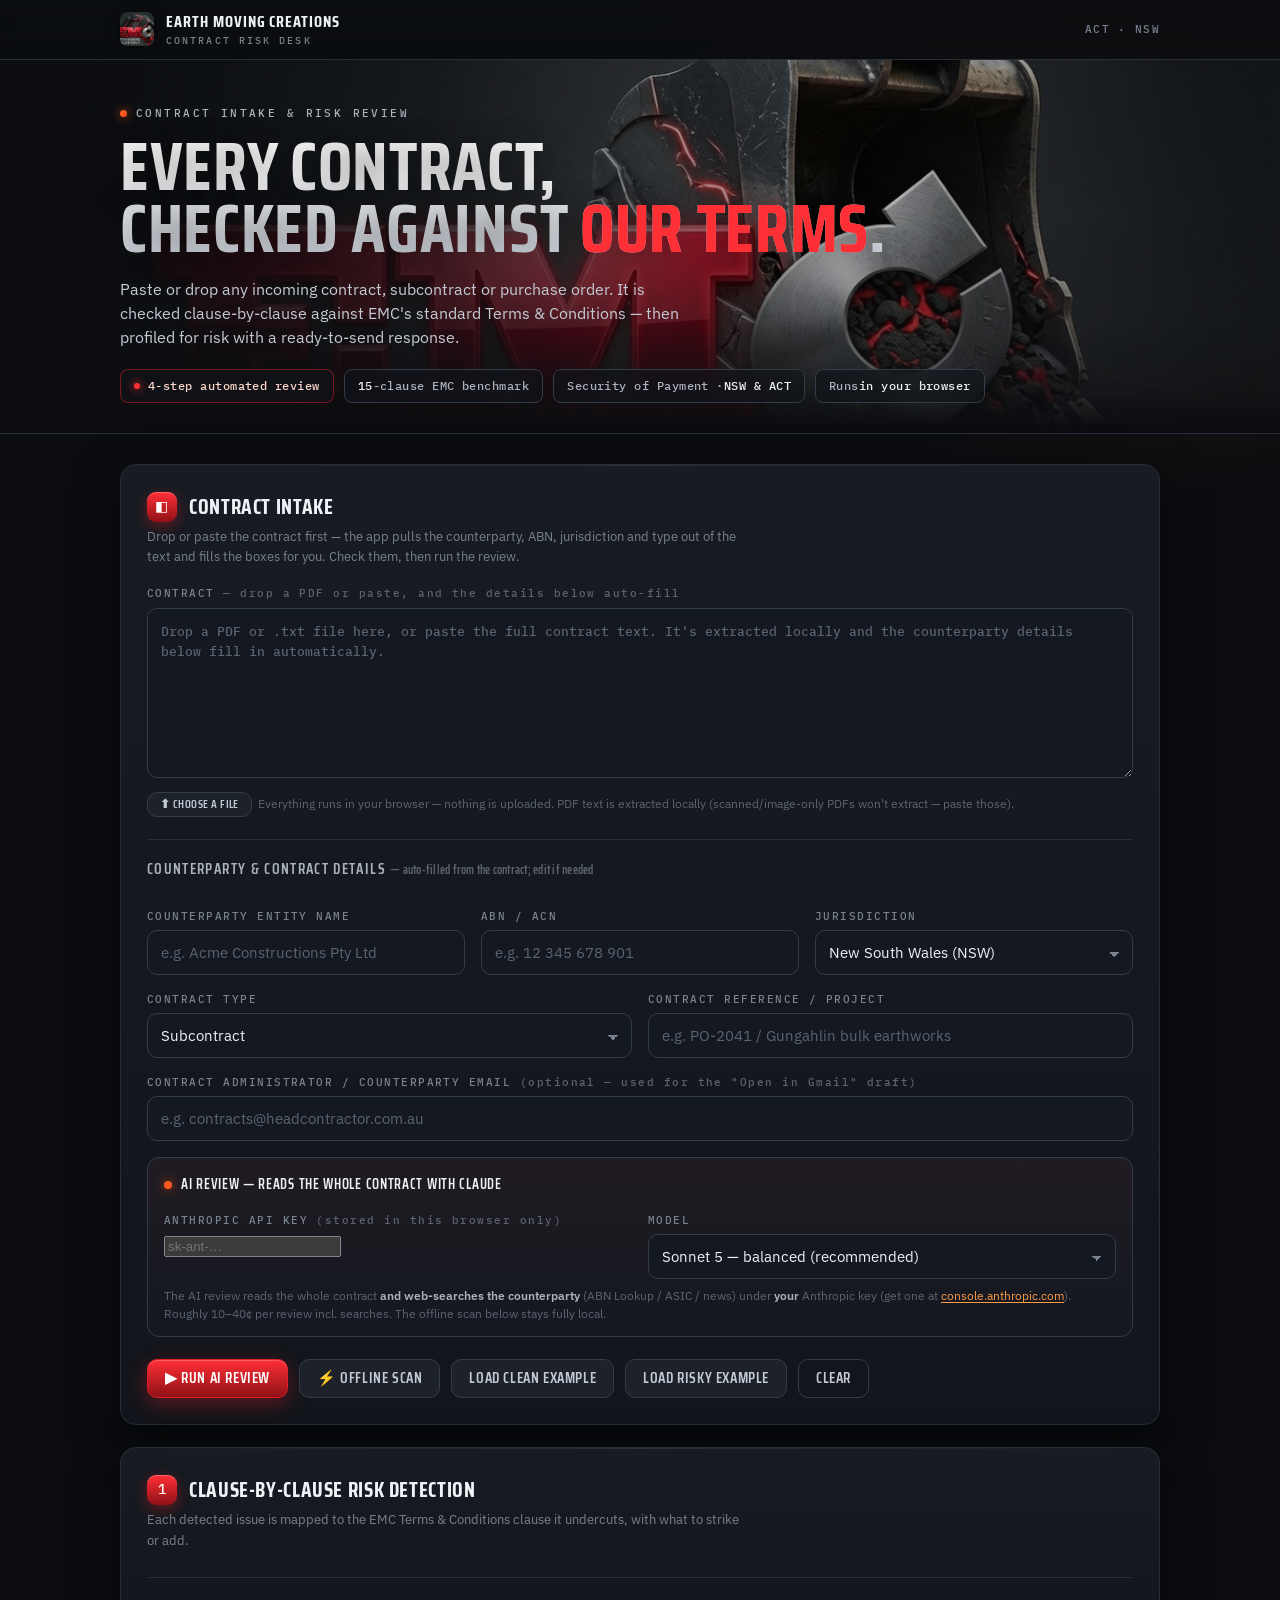
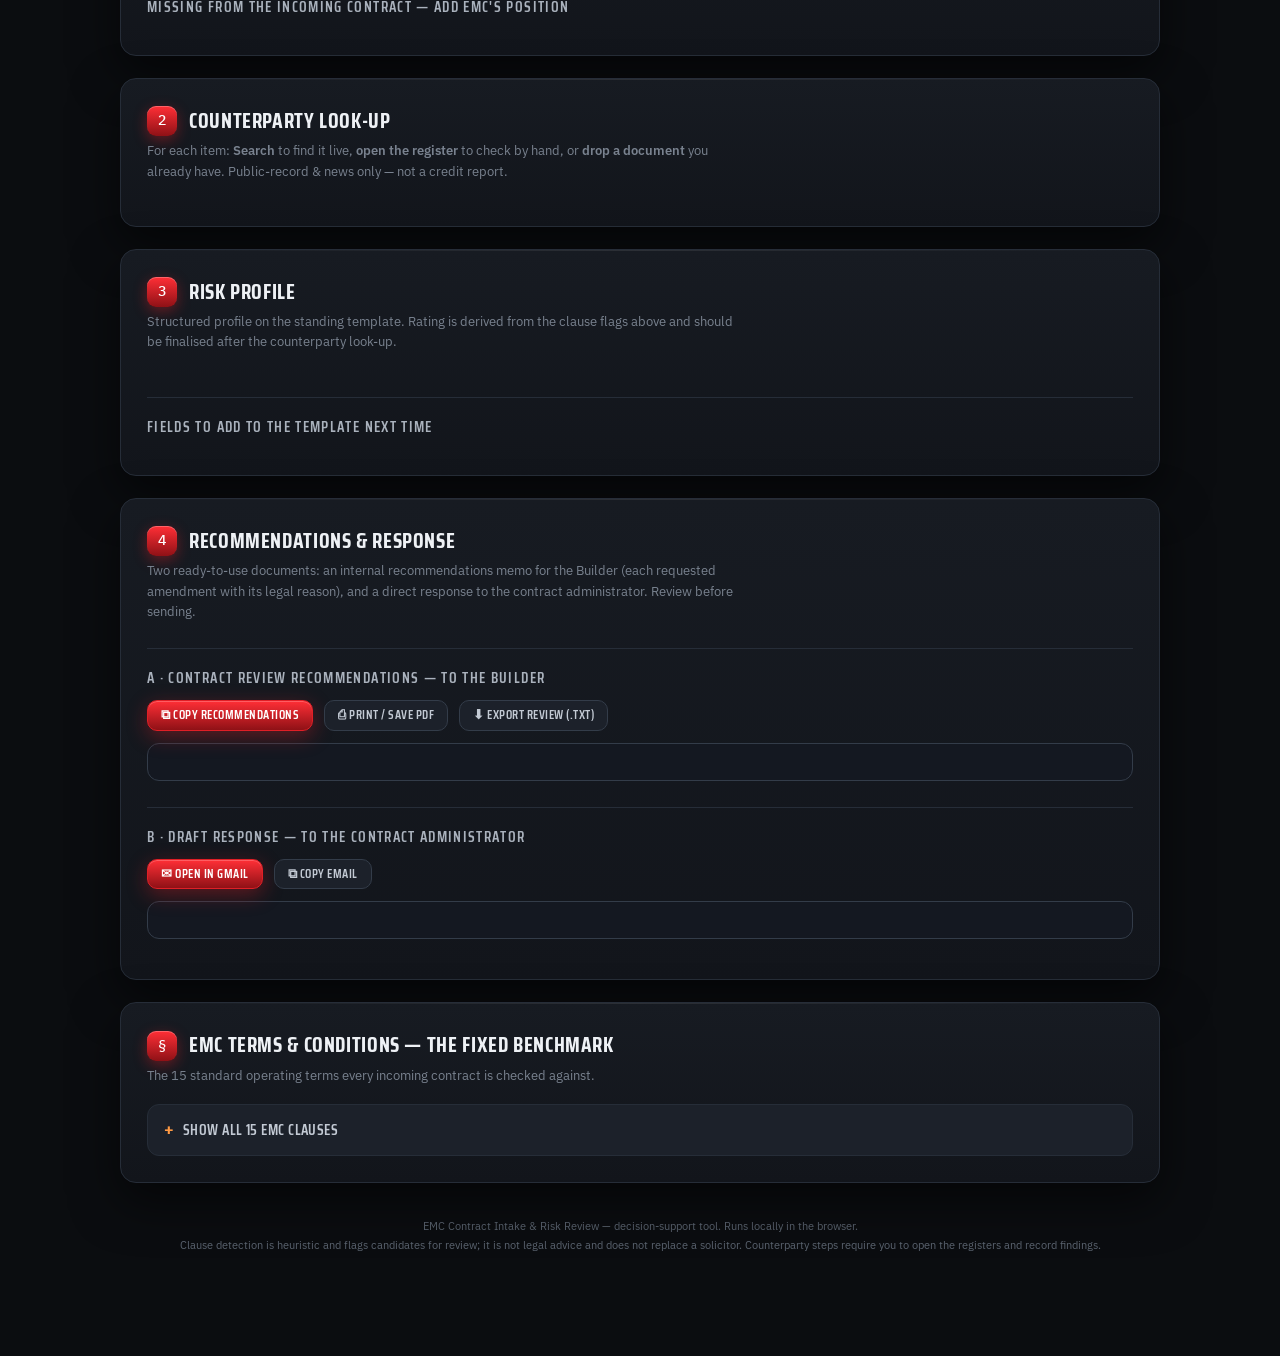
==== commit 8c1ab32b: "Add clean + risky worked examples and fix a retention false-positive - Two loadable samples: "Load c" ====
--- a/app.html
+++ b/app.html
@@ -383,7 +383,8 @@
     <div class="actions">
       <button class="btn primary" id="aiBtn" onclick="runAIReview()">▶ Run AI review</button>
       <button class="btn" onclick="runReview()">⚡ Offline scan</button>
-      <button class="btn" onclick="loadSample()">Load worked example</button>
+      <button class="btn" onclick="loadSample('clean')">Load clean example</button>
+      <button class="btn" onclick="loadSample('risky')">Load risky example</button>
       <button class="btn ghost" onclick="clearAll()">Clear</button>
     </div>
   </div>
@@ -549,7 +550,7 @@
 
  {id:'retention', clause:12, type:'weaker', sev:'low',
   title:'Retention / security withheld',
-  test:function(t){this._m=(t.match(/(\d{1,2}(\.\d+)?)\s*%\s*(retention|of (the )?contract)/i)||[])[0]||(/(retention|bank guarantee|security)\b/i.test(t)?'retention/security':'');return !!this._m;},
+  test:function(t){this._m=(t.match(/(\d{1,2}(\.\d+)?)\s*%\s*(retention|of (the )?contract)/i)||[])[0]||(/\bretention\b|bank guarantee|security (?:bond|deposit)|performance (?:bond|security)/i.test(t)?'retention/security':'');return !!this._m;},
   body:'The contract withholds retention or requires security ({RET}).',
   action:'Confirm retention is reasonable, capped, and released on defined milestones. Preserve EMC cl.12 — EMC may withhold plant and suspend for non-payment. Ensure retention monies remain claimable under the SOP Act.'},
 
@@ -1311,14 +1312,15 @@
   window.scrollTo({top:0,behavior:'smooth'});
 }
 
-function loadSample(){
-  document.getElementById('cpName').value='Sample Head Contractor Pty Ltd';
-  document.getElementById('cpAbn').value='11 222 333 444';
-  document.getElementById('juris').value='NSW';
-  document.getElementById('ctype').value='Subcontract';
-  document.getElementById('cref').value='SC-2077 / Example bulk earthworks';
-  document.getElementById('contract').value=SAMPLE;
-  toast('Worked example loaded — press Run full review');
+function loadSample(kind){
+  ['cpName','cpAbn','cref','cpEmail','contract'].forEach(id=>document.getElementById(id).value='');
+  const txt=(kind==='clean')?CLEAN_SAMPLE:RISKY_SAMPLE;
+  document.getElementById('contract').value=txt;
+  extractFields(txt);
+  if(!document.getElementById('cpName').value) document.getElementById('cpName').value=(kind==='clean')?'Reliable Builders Pty Ltd':'Sample Head Contractor Pty Ltd';
+  if(!document.getElementById('cpAbn').value) document.getElementById('cpAbn').value='ABN 11 222 333 444';
+  if(!document.getElementById('cref').value) document.getElementById('cref').value=(kind==='clean')?'SC-3100 / Gungahlin bulk earthworks':'SC-2077 / Example bulk earthworks';
+  toast((kind==='clean'?'Clean example':'Risky example')+' loaded — press Run');
 }
 
 /* PWA service worker — hosted build only (skipped in the published artifact, which strips the manifest link) */
@@ -1326,7 +1328,8 @@
   addEventListener('load',()=>navigator.serviceWorker.register('sw.js').catch(()=>{}));
 }
 
-const SAMPLE=`SUBCONTRACT AGREEMENT — EARTHWORKS
+const RISKY_SAMPLE=`SUBCONTRACT AGREEMENT — BULK EARTHWORKS
+Between the Head Contractor and Sample Head Contractor Pty Ltd (ABN 11 222 333 444), for works in New South Wales.
 
 4.1  The Subcontractor shall carry out all work necessary to complete the earthworks as directed by the Superintendent.
 
@@ -1353,6 +1356,35 @@
 19.1 The Head Contractor may terminate this subcontract for convenience at any time.
 
 20.1 Any dispute must be referred to expert determination which shall be final and binding, and the Subcontractor shall not commence any court proceeding.`;
+
+const CLEAN_SAMPLE=`SUBCONTRACT AGREEMENT — BULK EARTHWORKS
+Between the Head Contractor and Reliable Builders Pty Ltd (ABN 11 222 333 444), for works in New South Wales.
+
+1. Scope. The Subcontractor's scope is the work described in the signed Schedule 1 with the attached drawings and specifications. Any change to that scope is a variation under clause 4.
+
+2. Program. The agreed program in Schedule 2 is binding. Where the Principal causes delay, the Subcontractor is entitled to an extension of time, and the cost and time impact is assessed before the affected work proceeds. The completion date is set out in Schedule 2.
+
+3. Drawings. Where an ambiguity or discrepancy appears between the drawings, it is clarified in writing before the affected work commences.
+
+4. Variations. All variations are documented in writing and approved by the Principal's representative, stating the cost impact, the time impact and the revised completion date, before the varied work commences.
+
+5. Site conditions. The parties acknowledge the ground conditions described in the geotechnical report at Schedule 3. Conditions materially different from that report are treated as a variation under clause 4, with cost and an extension of time assessed.
+
+6. Payment. The Subcontractor submits monthly payment claims. Payment is due 20 business days after a valid payment claim in accordance with the Building and Construction Industry Security of Payment Act 1999 (NSW). Each payment claim includes completed work plus approved variations.
+
+7. Suspension and disputes. The Subcontractor may suspend the works if payment is overdue. Either party may seek adjudication under the Security of Payment Act or pursue the matter in a court of competent jurisdiction.
+
+8. Quality. All work is carried out in accordance with the relevant Australian Standards, and where no Standard applies, in accordance with good industry practice.
+
+9. Defects. The Subcontractor has the right to inspect any alleged defect. Where the parties disagree whether something is a defect, the question is determined by an independent assessor, and any defect is identified in writing and independently assessed before any adjustment to the progress claim.
+
+10. Insurance. The Subcontractor holds current public liability and plant and equipment insurance.
+
+11. Defects liability. The defects liability period is 12 months from practical completion.
+
+12. Assignment. Neither party may assign this subcontract without the other party's written consent.
+
+13. Execution. The Principal signs below to confirm they understand and accept these terms.`;
 
 /* ---------------- motion: reveal + ember hero ---------------- */
 function revealCards(){
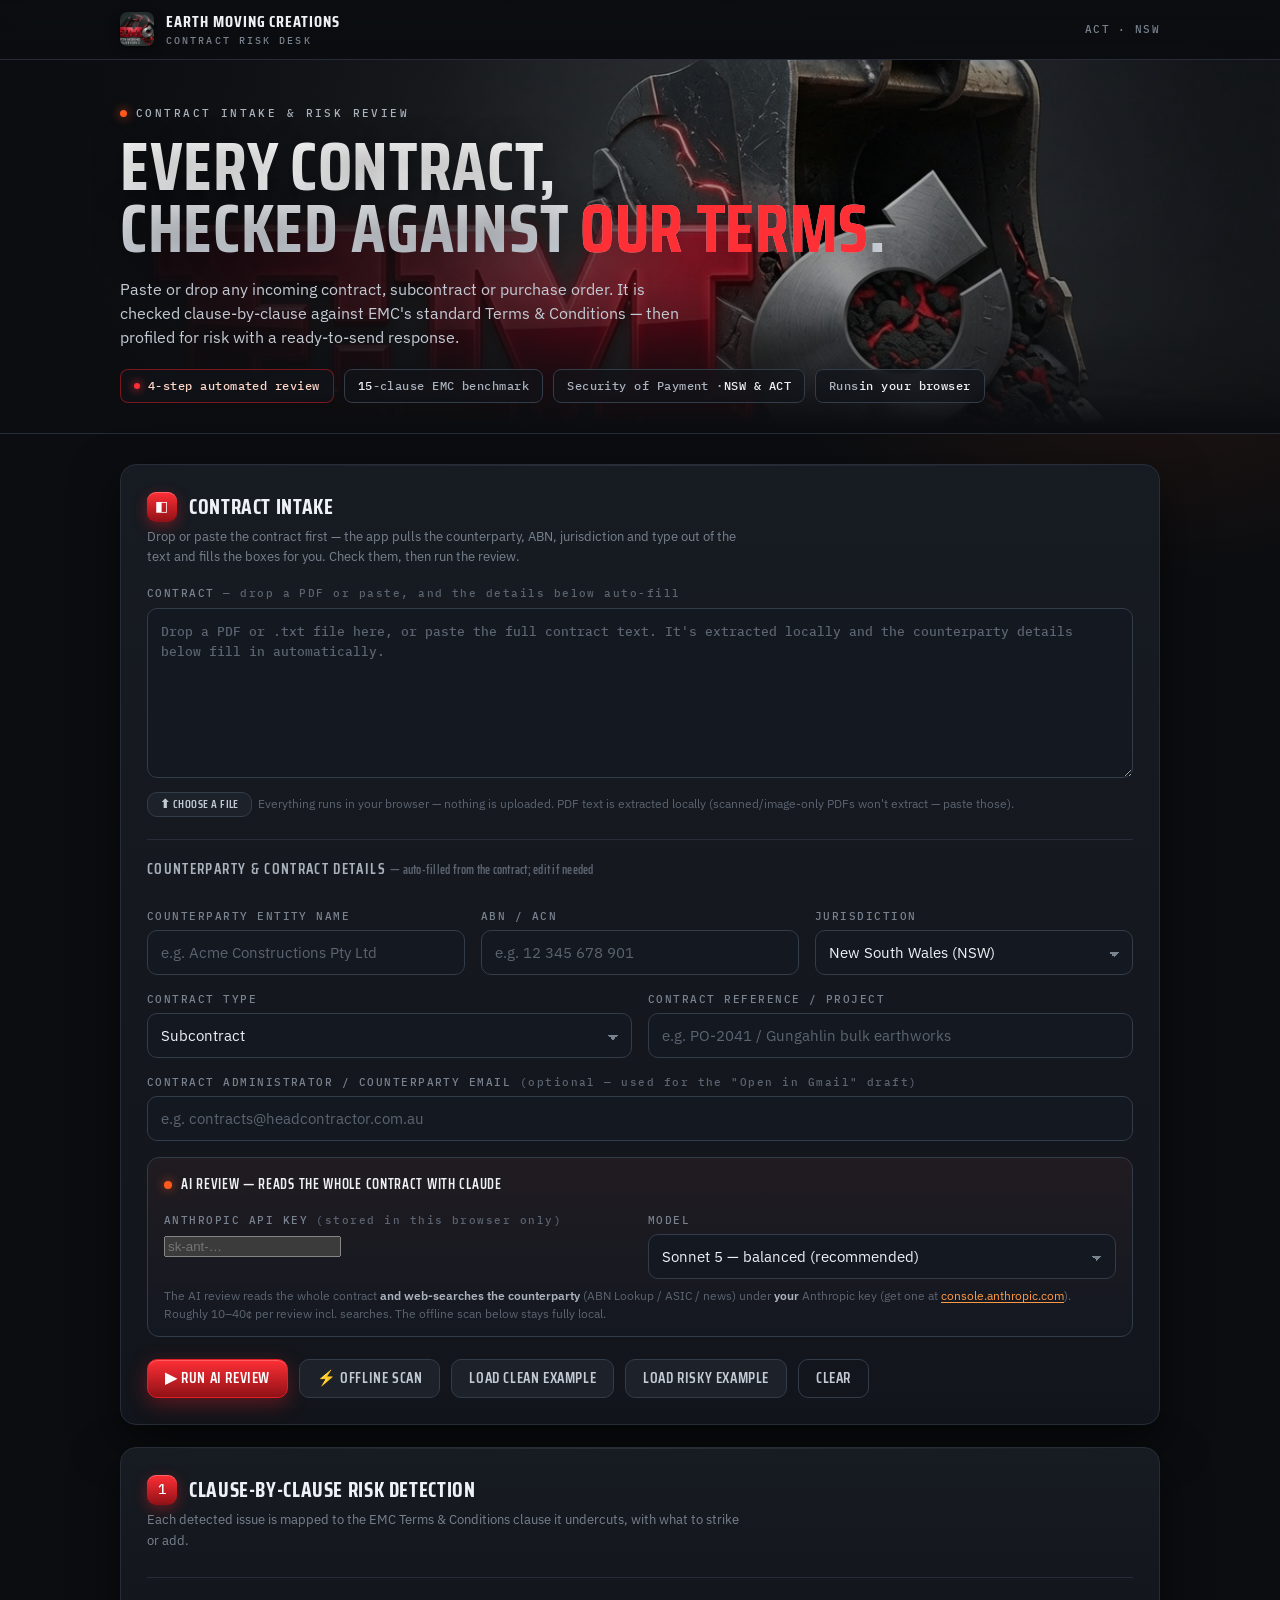
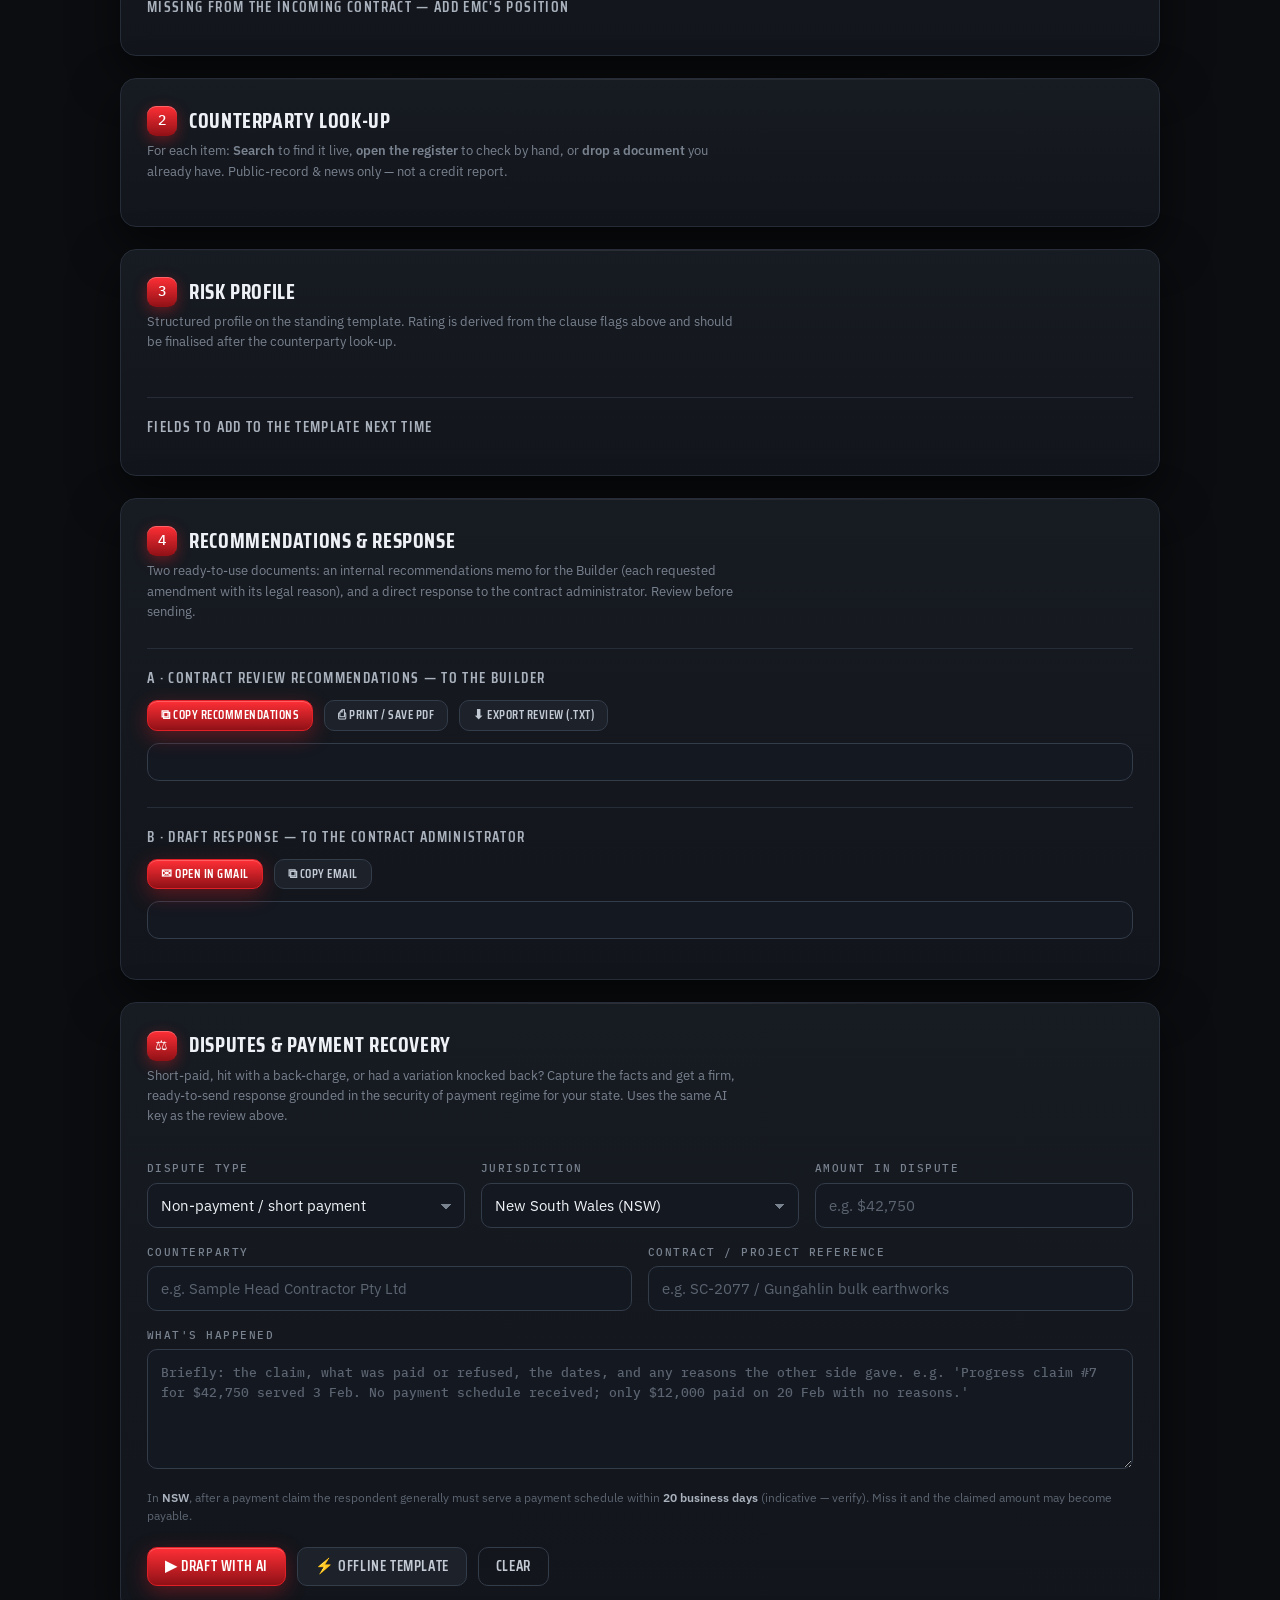
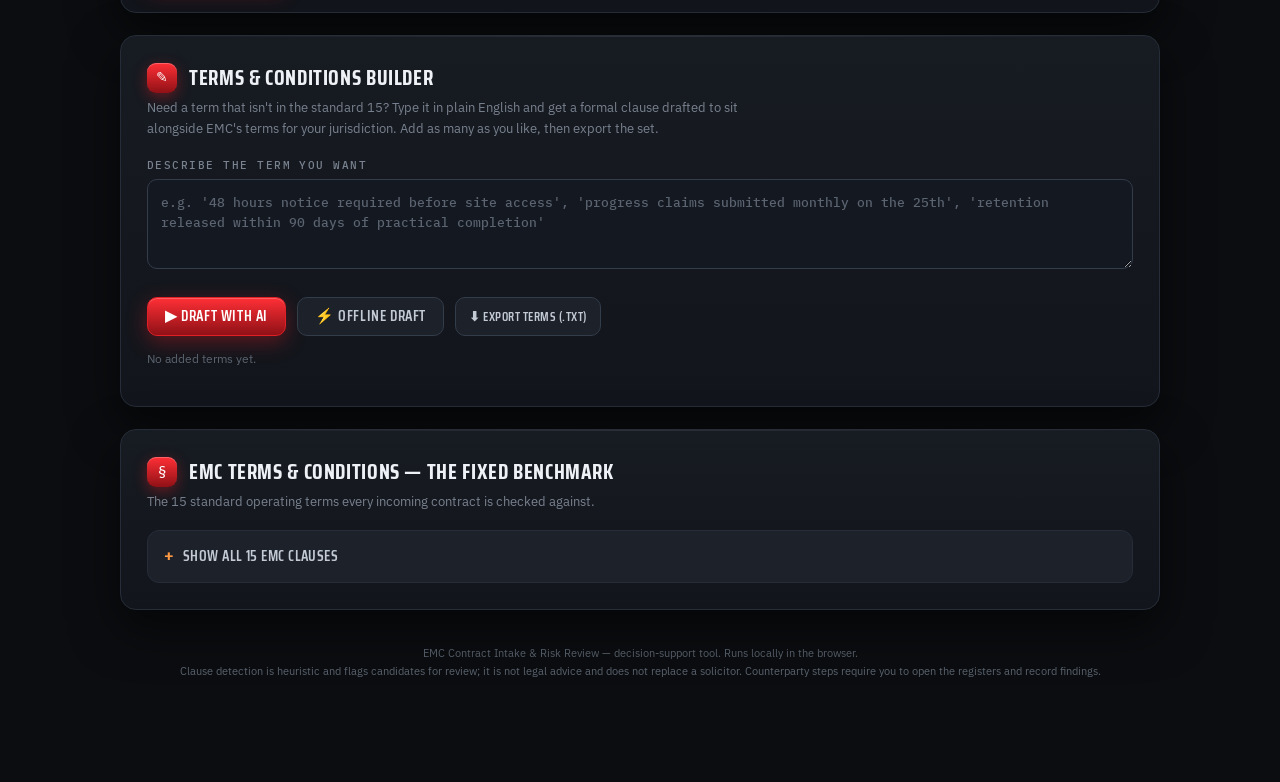
==== commit fe07a7c6: "Add Disputes & Payment Recovery and Terms & Conditions builder to app.html Two new cards in the cont" ====
--- a/app.html
+++ b/app.html
@@ -441,6 +441,82 @@
       <p class="note" id="legalNote"></p>
     </div>
 
+  </div>
+
+  <!-- ============ DISPUTES ============ -->
+  <div class="card no-print" id="disputes">
+    <h2><span class="num">⚖</span> Disputes &amp; Payment Recovery</h2>
+    <p class="sub">Short-paid, hit with a back-charge, or had a variation knocked back? Capture the facts and get a firm, ready-to-send response grounded in the security of payment regime for your state. Uses the same AI key as the review above.</p>
+
+    <div class="row3">
+      <div>
+        <label>Dispute type</label>
+        <select id="dType">
+          <option>Non-payment / short payment</option>
+          <option>Variation rejected</option>
+          <option>Back-charge / set-off</option>
+          <option>Defect claim against EMC</option>
+          <option>EOT / delay / liquidated damages</option>
+          <option>Retention not released</option>
+          <option>Termination</option>
+        </select>
+      </div>
+      <div>
+        <label>Jurisdiction</label>
+        <select id="dJuris">
+          <option value="NSW">New South Wales (NSW)</option>
+          <option value="ACT">Australian Capital Territory (ACT)</option>
+          <option value="VIC">Victoria (VIC)</option>
+        </select>
+      </div>
+      <div>
+        <label>Amount in dispute</label>
+        <input type="text" id="dAmount" placeholder="e.g. $42,750">
+      </div>
+    </div>
+    <div class="row">
+      <div>
+        <label>Counterparty</label>
+        <input type="text" id="dCp" placeholder="e.g. Sample Head Contractor Pty Ltd">
+      </div>
+      <div>
+        <label>Contract / project reference</label>
+        <input type="text" id="dRef" placeholder="e.g. SC-2077 / Gungahlin bulk earthworks">
+      </div>
+    </div>
+    <label>What&#39;s happened</label>
+    <textarea id="dFacts" placeholder="Briefly: the claim, what was paid or refused, the dates, and any reasons the other side gave. e.g. 'Progress claim #7 for $42,750 served 3 Feb. No payment schedule received; only $12,000 paid on 20 Feb with no reasons.'" style="min-height:120px"></textarea>
+    <p class="note" id="dDue"></p>
+
+    <div class="actions">
+      <button class="btn primary" id="dAiBtn" onclick="dpDraftAI()">▶ Draft with AI</button>
+      <button class="btn" onclick="dpOffline()">⚡ Offline template</button>
+      <button class="btn ghost" onclick="dpClear()">Clear</button>
+    </div>
+
+    <div id="dResult" style="display:none;margin-top:18px">
+      <h3 class="sec">Draft response &amp; next steps</h3>
+      <div class="actions no-print" style="margin-top:0;margin-bottom:12px">
+        <button class="btn sm primary" onclick="copyText('dOut','Dispute draft copied')">⧉ Copy</button>
+        <button class="btn sm" onclick="dpExport()">⬇ Export (.txt)</button>
+      </div>
+      <div class="email-box" id="dOut"></div>
+      <p class="note">Draft only — heuristic, not legal advice. Check the amounts, dates and statutory deadlines, and have a solicitor review anything contentious before serving.</p>
+    </div>
+  </div>
+
+  <!-- ============ TERMS BUILDER ============ -->
+  <div class="card no-print" id="termsbuilder">
+    <h2><span class="num">✎</span> Terms &amp; Conditions Builder</h2>
+    <p class="sub">Need a term that isn&#39;t in the standard 15? Type it in plain English and get a formal clause drafted to sit alongside EMC&#39;s terms for your jurisdiction. Add as many as you like, then export the set.</p>
+    <label>Describe the term you want</label>
+    <textarea id="tcInput" placeholder="e.g. '48 hours notice required before site access', 'progress claims submitted monthly on the 25th', 'retention released within 90 days of practical completion'" style="min-height:90px"></textarea>
+    <div class="actions">
+      <button class="btn primary" id="tcAiBtn" onclick="tcDraftAI()">▶ Draft with AI</button>
+      <button class="btn" onclick="tcOffline()">⚡ Offline draft</button>
+      <button class="btn sm" onclick="tcExport()">⬇ Export terms (.txt)</button>
+    </div>
+    <div id="tcList" style="margin-top:6px"></div>
   </div>
 
   <!-- ============ BENCHMARK ============ -->
@@ -1323,6 +1399,112 @@
   toast((kind==='clean'?'Clean example':'Risky example')+' loaded — press Run');
 }
 
+/* ================= Disputes & Terms builder (added) ================= */
+(function(){
+  function dpEsc(s){return String(s==null?'':s).replace(/[&<>]/g,c=>({'&':'&amp;','<':'&lt;','>':'&gt;'}[c]));}
+  function sharedKey(){return (document.getElementById('apiKey')&&document.getElementById('apiKey').value||'').trim();}
+  function sharedModel(){return (document.getElementById('model')&&document.getElementById('model').value)||'claude-sonnet-5';}
+  async function emcCall(system,user,maxTokens,btn,busyLabel,idleLabel){
+    const key=sharedKey();
+    if(!key){toast('Add your Anthropic API key in the intake panel above');const k=document.getElementById('apiKey');if(k){k.scrollIntoView({behavior:'smooth',block:'center'});k.focus();}return null;}
+    if(btn){btn.classList.add('busy');btn.textContent=busyLabel;}
+    try{
+      const r=await fetch('https://api.anthropic.com/v1/messages',{method:'POST',headers:{'content-type':'application/json','x-api-key':key,'anthropic-version':'2023-06-01','anthropic-dangerous-direct-browser-access':'true'},body:JSON.stringify({model:sharedModel(),max_tokens:maxTokens||1500,system,messages:[{role:'user',content:user}]})});
+      if(!r.ok){let m='HTTP '+r.status;try{const e=await r.json();if(e&&e.error&&e.error.message)m=e.error.message;}catch(_){}if(r.status===401)m='Invalid API key — check it and try again.';throw new Error(m);}
+      const data=await r.json();
+      const txt=(data.content||[]).filter(b=>b.type==='text').map(b=>b.text).join('\n').trim();
+      if(!txt)throw new Error('No text returned.');
+      return txt;
+    }catch(err){
+      const m=/Failed to fetch|NetworkError/.test(err.message)?'Network/CORS blocked the request — this works on the hosted site, not the published claude.ai preview.':err.message;
+      toast('AI draft failed: '+m);return null;
+    }finally{if(btn){btn.classList.remove('busy');btn.textContent=idleLabel;}}
+  }
+
+  /* ---- Disputes ---- */
+  const dJ=document.getElementById('dJuris');
+  function dpUpdateDue(){
+    if(!dJ)return;const j=dJ.value;const el=document.getElementById('dDue');
+    if(el)el.innerHTML='In <b>'+j+'</b>, after a payment claim the respondent generally must serve a payment schedule within <b>'+dueText(j)+'</b> (indicative — verify). Miss it and the claimed amount may become payable.';
+  }
+  if(dJ){dJ.addEventListener('change',dpUpdateDue);dpUpdateDue();}
+  function prefillDisputes(){
+    const cp=document.getElementById('cpName'),cr=document.getElementById('cref'),jr=document.getElementById('juris');
+    const dCp=document.getElementById('dCp'),dRef=document.getElementById('dRef');
+    if(dCp&&!dCp.value&&cp&&cp.value)dCp.value=cp.value;
+    if(dRef&&!dRef.value&&cr&&cr.value)dRef.value=cr.value;
+    if(dJ&&jr&&jr.value){dJ.value=jr.value;dpUpdateDue();}
+  }
+  ['dType','dFacts'].forEach(id=>{const e=document.getElementById(id);if(e)e.addEventListener('focus',prefillDisputes,{once:true});});
+  function dpInputs(){return{
+    type:document.getElementById('dType').value,juris:dJ.value,
+    amount:document.getElementById('dAmount').value.trim(),
+    cp:document.getElementById('dCp').value.trim()||'the counterparty',
+    ref:document.getElementById('dRef').value.trim(),facts:document.getElementById('dFacts').value.trim()};}
+  function dpShow(text){const o=document.getElementById('dOut');o.textContent=text;const r=document.getElementById('dResult');r.style.display='block';r.scrollIntoView({behavior:'smooth',block:'nearest'});}
+  window.dpDraftAI=async function(){
+    const d=dpInputs();if(d.facts.length<15){toast('Add a sentence or two on what happened first');return;}
+    const system='You are a contracts assistant for Earth Moving Creations (EMC), an Australian civil and earthmoving subcontractor. Draft a firm but professional dispute response from EMC to the counterparty. Use Australian English and plain, practical language. Be mindful of the building and construction security of payment regime in the stated jurisdiction, but DO NOT invent section numbers, case law or specific dates. Output: (1) a ready-to-send letter/notice with a "Subject:" line, then (2) a short "INTERNAL — next steps & deadlines" list. Decision-support, not legal advice.';
+    const user='Jurisdiction: '+d.juris+' (payment schedule indicatively due within '+dueText(d.juris)+').\nDispute type: '+d.type+'\nCounterparty: '+d.cp+'\nContract/project ref: '+(d.ref||'—')+'\nAmount in dispute: '+(d.amount||'—')+'\n\nWhat happened:\n'+d.facts;
+    const out=await emcCall(system,user,2000,document.getElementById('dAiBtn'),'Drafting…','▶ Draft with AI');
+    if(out){dpShow(out);toast('Dispute draft ready — review before sending');}
+  };
+  window.dpOffline=function(){
+    const d=dpInputs();if(d.facts.length<15){toast('Add a sentence or two on what happened first');return;}
+    const body='Subject: '+d.type+(d.ref?' — '+d.ref:'')+(d.amount?' ('+d.amount+')':'')+'\n\nDear '+d.cp+',\n\n'+
+      'We write regarding '+(d.ref?d.ref+' ':'')+'in respect of the above '+d.type.toLowerCase()+'.\n\n'+d.facts+'\n\n'+
+      'EMC maintains its entitlement in full. Under the security of payment regime applying in '+d.juris+', a valid payment claim calls for a payment schedule within '+dueText(d.juris)+'; absent a compliant schedule the claimed amount of '+(d.amount||'the claim')+' may become payable. We ask that payment be made, or a compliant payment schedule provided, within 5 business days of this notice, failing which EMC reserves all rights including suspension and adjudication.\n\n'+
+      'Yours faithfully,\nEarth Moving Creations\n\n'+
+      '— INTERNAL — next steps & deadlines —\n'+
+      '• Confirm the date the payment claim was served and diarise the '+dueText(d.juris)+' schedule deadline.\n'+
+      '• Keep all correspondence and delivery/read receipts.\n'+
+      '• If no compliant schedule is received, prepare an adjudication application.\n'+
+      '• Have a solicitor review before serving anything contentious.';
+    dpShow(body);toast('Offline template ready — edit the details');
+  };
+  window.dpClear=function(){['dAmount','dCp','dRef','dFacts'].forEach(id=>document.getElementById(id).value='');document.getElementById('dResult').style.display='none';};
+  window.dpExport=function(){
+    const d=dpInputs();const t=document.getElementById('dOut').textContent||'';
+    const o='EMC — DISPUTE DRAFT\n'+'='.repeat(40)+'\nType: '+d.type+'\nJurisdiction: '+d.juris+'\nCounterparty: '+d.cp+'\nRef: '+(d.ref||'—')+'\nAmount: '+(d.amount||'—')+'\nGenerated: '+new Date().toLocaleString()+'\n\n'+t+'\n\n(Not legal advice — review with a solicitor.)';
+    const b=new Blob([o],{type:'text/plain'});const a=document.createElement('a');a.href=URL.createObjectURL(b);a.download='EMC-dispute-'+((d.ref||d.cp||'draft').replace(/[^a-z0-9]+/gi,'-').toLowerCase())+'.txt';a.click();
+  };
+
+  /* ---- Terms & Conditions builder ---- */
+  let TERMS=[];
+  function tcRender(){
+    const el=document.getElementById('tcList');if(!el)return;
+    if(!TERMS.length){el.innerHTML='<p class="note">No added terms yet.</p>';return;}
+    el.innerHTML='<h3 class="sec">Added terms ('+TERMS.length+')</h3>'+TERMS.map((t,i)=>
+      '<div class="flag low"><div class="fh"><div class="ttl">'+(i+1)+'. '+dpEsc(t.title)+(t.ai?' <span class="tag low">AI</span>':'')+'</div>'+
+      '<button class="btn sm ghost no-print" onclick="tcRemove('+i+')">Remove</button></div>'+
+      '<div class="body" style="white-space:pre-wrap">'+dpEsc(t.body)+'</div></div>').join('');
+  }
+  window.tcRemove=function(i){TERMS.splice(i,1);tcRender();};
+  function tcTitleFrom(s){const w=s.trim().replace(/\s+/g,' ').split(' ').slice(0,6).join(' ').replace(/[.,:;]+$/,'');return (w.charAt(0).toUpperCase()+w.slice(1))||'Additional term';}
+  window.tcDraftAI=async function(){
+    const inp=document.getElementById('tcInput');const v=(inp.value||'').trim();
+    if(v.length<4){toast('Type the term you want first');return;}
+    const j=(document.getElementById('juris')&&document.getElementById('juris').value)||'NSW';
+    const system='You draft single contract clauses for Earth Moving Creations (EMC), an Australian civil/earthmoving subcontractor. Given a plain-English requirement, write ONE formal, enforceable clause in Australian English, consistent with standard construction subcontract terms and the security of payment regime in the stated jurisdiction. Do NOT invent section numbers or case law. Output exactly: a short heading line, then the clause text. Nothing else.';
+    const out=await emcCall(system,'Jurisdiction: '+j+'.\nRequirement: '+v,700,document.getElementById('tcAiBtn'),'Drafting…','▶ Draft with AI');
+    if(out){const lines=out.split('\n').filter(x=>x.trim());const title=lines.length>1?lines[0].replace(/[:.]\s*$/,''):tcTitleFrom(v);const body=lines.length>1?lines.slice(1).join('\n').trim():out;TERMS.push({title:title,body:body,ai:true});inp.value='';tcRender();toast('Clause drafted — review before use');}
+  };
+  window.tcOffline=function(){
+    const inp=document.getElementById('tcInput');const v=(inp.value||'').trim();
+    if(v.length<4){toast('Type the term you want first');return;}
+    const j=(document.getElementById('juris')&&document.getElementById('juris').value)||'NSW';
+    const body='The parties agree as follows: '+v+(/[.!?]$/.test(v)?'':'.')+' This term applies to the works under this subcontract and is to be read consistently with the security of payment regime applying in '+j+'. Nothing in this term operates to exclude, modify or restrict any entitlement EMC has under that regime.';
+    TERMS.push({title:tcTitleFrom(v),body:body,ai:false});inp.value='';tcRender();toast('Draft added — review before use');
+  };
+  window.tcExport=function(){
+    if(!TERMS.length){toast('Add a term first');return;}
+    const j=(document.getElementById('juris')&&document.getElementById('juris').value)||'NSW';
+    const o='EMC — ADDITIONAL TERMS & CONDITIONS\nJurisdiction: '+j+'\nGenerated: '+new Date().toLocaleString()+'\n\n'+TERMS.map((t,i)=>(i+1)+'. '+t.title+'\n'+t.body).join('\n\n')+'\n\n(Draft — not legal advice. Review with a solicitor.)';
+    const b=new Blob([o],{type:'text/plain'});const a=document.createElement('a');a.href=URL.createObjectURL(b);a.download='EMC-terms-'+j.toLowerCase()+'.txt';a.click();
+  };
+  tcRender();
+})();
+
 /* PWA service worker — hosted build only (skipped in the published artifact, which strips the manifest link) */
 if('serviceWorker' in navigator && document.querySelector('link[rel=manifest]') && /^https?:$/.test(location.protocol)){
   addEventListener('load',()=>navigator.serviceWorker.register('sw.js').catch(()=>{}));
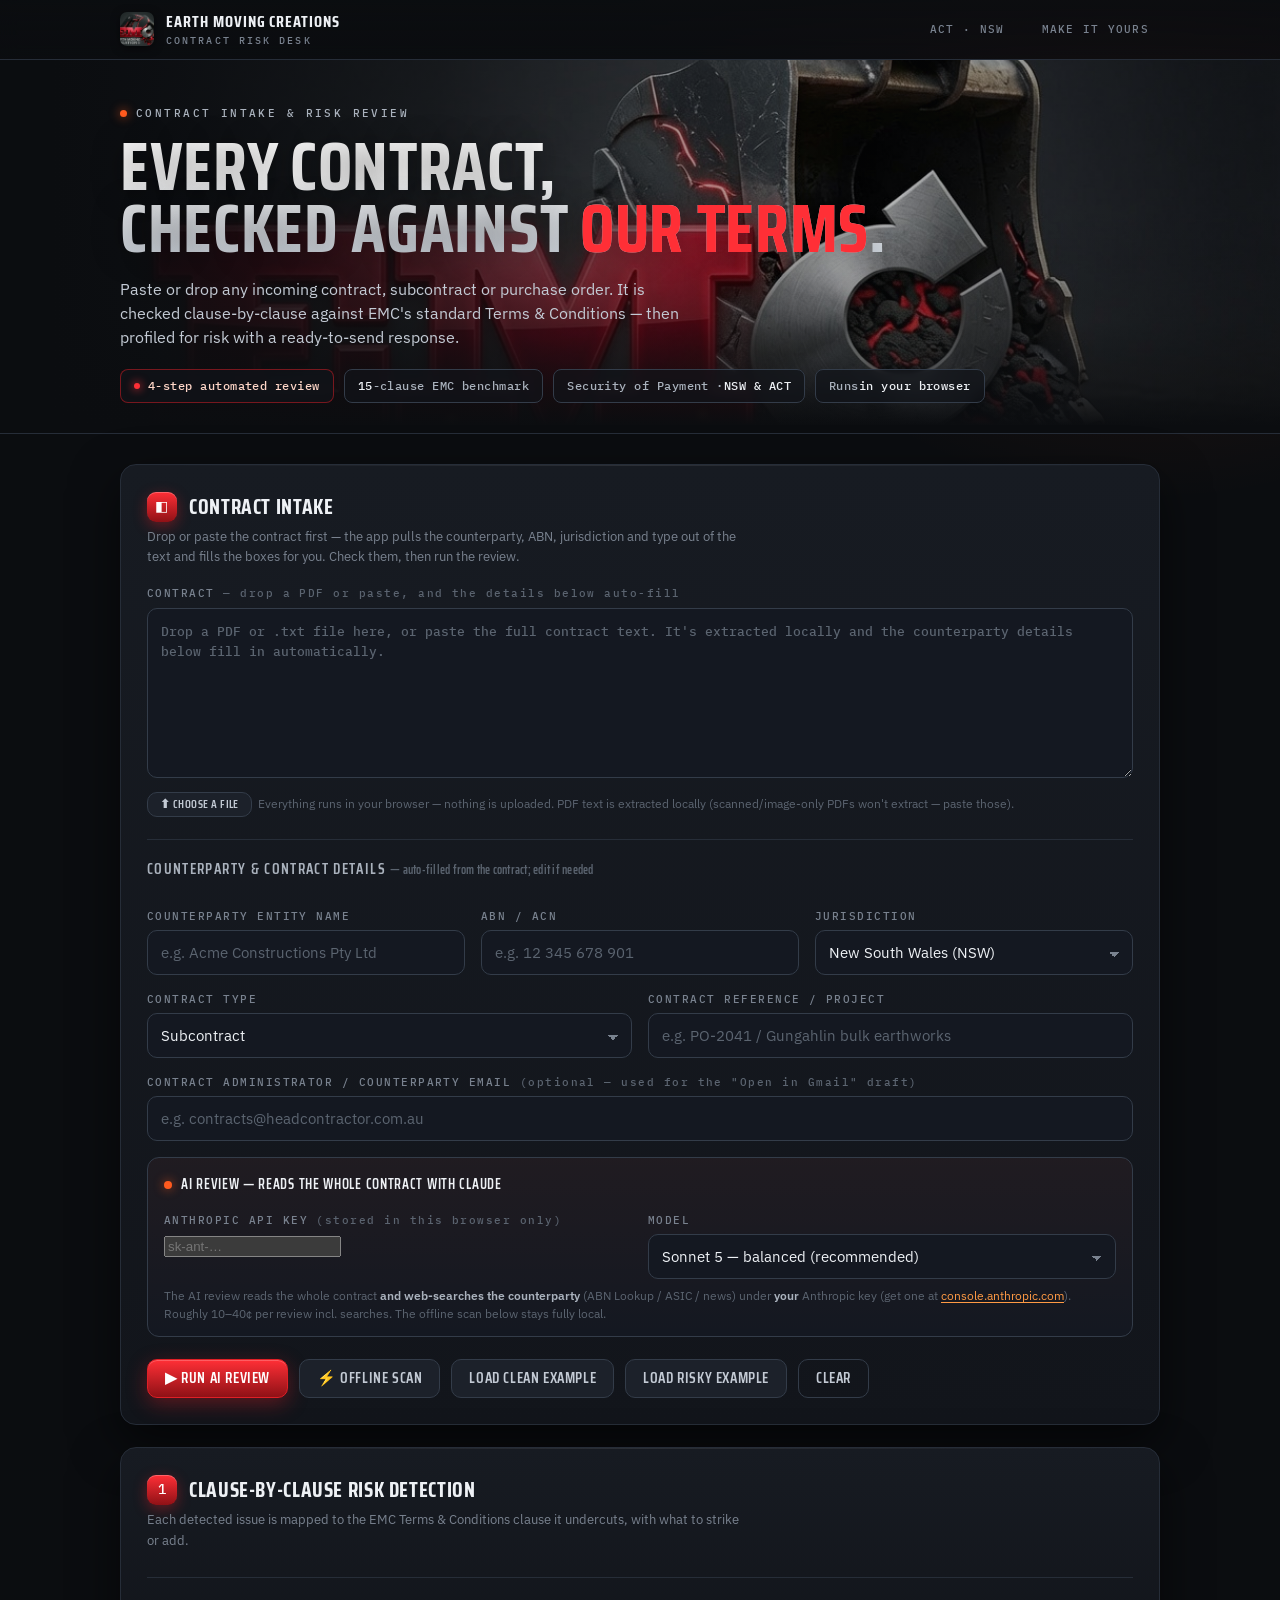
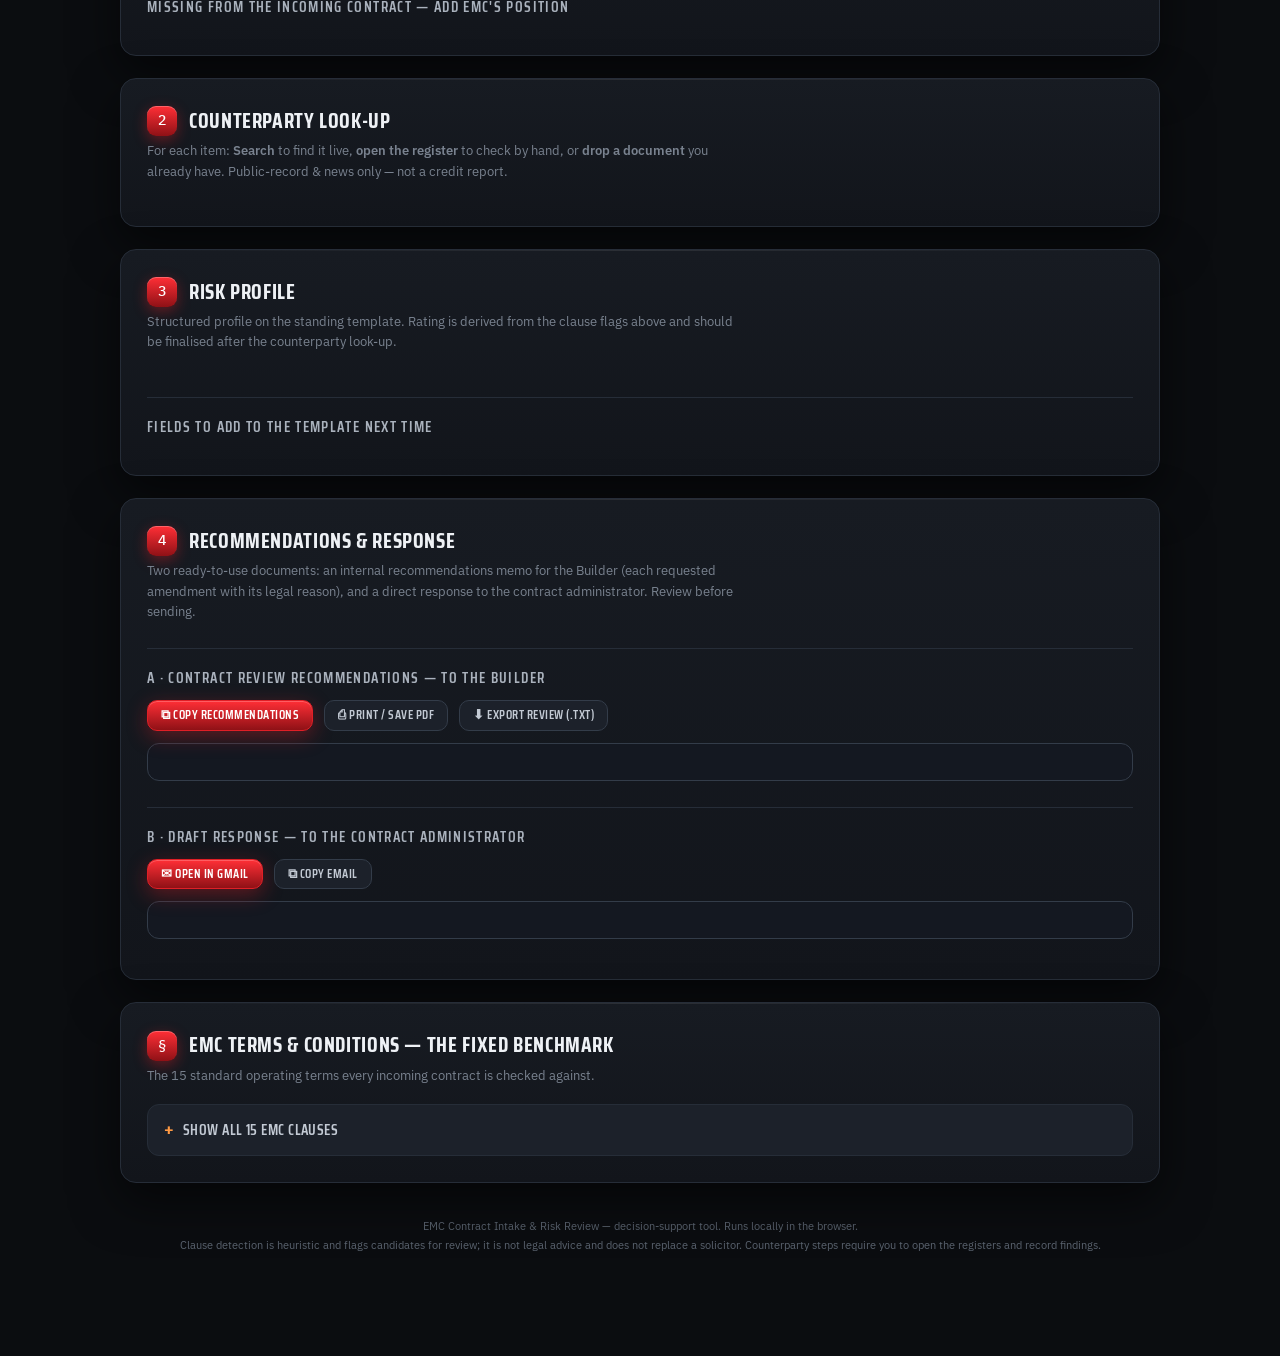
==== commit 0c5f22d9: "Add "Make it yours" white-label branding to the app The EMC build stays the shown template, byte-ide" ====
--- a/app.html
+++ b/app.html
@@ -3,7 +3,7 @@
 <head>
 <meta charset="UTF-8">
 <meta name="viewport" content="width=device-width, initial-scale=1.0, viewport-fit=cover">
-<title>EMC Contract Intake &amp; Risk Review</title>
+<title>Trade Safely — Contract Risk Review</title>
 <meta name="description" content="Check incoming contracts against EMC's standard terms — clause risk, counterparty look-up, risk profile and a draft response. NSW, ACT & VIC.">
 <meta name="theme-color" content="#0b0d10">
 <link rel="manifest" href="manifest.webmanifest">
@@ -60,6 +60,33 @@
   .topbar .tn small{display:block;font-family:var(--mono);font-weight:500;font-size:9.5px;letter-spacing:.22em;color:var(--steel-dim);margin-top:-1px}
   .topbar .sp{flex:1}
   .topbar .loc{font-family:var(--mono);font-size:11px;color:var(--steel-dim);letter-spacing:.12em}
+  .brandbtn{margin-left:14px;font-family:var(--mono);font-size:10.5px;letter-spacing:.12em;text-transform:uppercase;color:var(--steel-dim);
+    background:transparent;border:1px solid var(--line2);border-radius:8px;padding:6px 11px;cursor:pointer;transition:.15s;white-space:nowrap}
+  .brandbtn:hover{color:var(--ink);border-color:var(--crimson)}
+
+  /* ---------- make-it-yours modal ---------- */
+  .brandmodal{position:fixed;inset:0;z-index:80;display:flex;align-items:center;justify-content:center;padding:20px}
+  .brandmodal[hidden]{display:none}
+  .bm-scrim{position:absolute;inset:0;background:rgba(4,5,7,.72);backdrop-filter:blur(3px)}
+  .bm-card{position:relative;width:min(560px,100%);max-height:90vh;overflow:auto;background:linear-gradient(180deg,var(--panel2),var(--panel));
+    border:1px solid var(--line2);border-radius:16px;padding:22px;box-shadow:0 24px 70px rgba(0,0,0,.6)}
+  .bm-head{display:flex;align-items:center;justify-content:space-between;margin-bottom:6px}
+  .bm-head h3{font-family:var(--disp);font-weight:700;text-transform:uppercase;letter-spacing:.03em;font-size:22px;margin:0}
+  .bm-x{background:transparent;border:0;color:var(--steel-dim);font-size:18px;cursor:pointer;padding:4px 8px;border-radius:8px}
+  .bm-x:hover{color:var(--ink)}
+  .bm-lead{color:var(--ink2);font-size:13px;line-height:1.55;margin:0 0 16px}
+  .bm-logo{display:flex;align-items:center;gap:16px;margin-bottom:16px}
+  .bm-logo img{width:56px;height:56px;object-fit:cover;border-radius:10px;background:var(--field);border:1px solid var(--line2);flex:0 0 auto}
+  .bm-logo-actions{display:flex;gap:8px;flex-wrap:wrap}
+  .bm-grid{display:grid;grid-template-columns:1fr 1fr;gap:12px}
+  @media(max-width:520px){.bm-grid{grid-template-columns:1fr}}
+  .bm-grid label{display:block;font-family:var(--mono);font-size:10.5px;letter-spacing:.1em;text-transform:uppercase;color:var(--steel-dim);margin-bottom:5px}
+  .bm-grid .opt{text-transform:none;letter-spacing:0;color:var(--dim)}
+  .bm-grid input{width:100%;background:var(--field);border:1px solid var(--line2);border-radius:9px;color:var(--ink);font-family:var(--body);font-size:14px;padding:9px 11px}
+  .bm-grid input:focus{outline:none;border-color:var(--crimson)}
+  .bm-foot{display:flex;align-items:center;gap:10px;margin-top:18px}
+  .bm-foot .sp{flex:1}
+  .btn.ghost{background:transparent}
 
   /* ---------- hero ---------- */
   .hero{position:relative;margin:0 0 30px;min-height:340px;display:flex;align-items:flex-end;overflow:hidden;
@@ -279,10 +306,44 @@
 
 <div class="topbar no-print">
   <div class="tb">
-    <img id="logo" alt="EMC">
-    <div class="tn">Earth Moving Creations<small>Contract Risk Desk</small></div>
+    <img id="logo" alt="">
+    <div class="tn" id="brandName">Earth Moving Creations<small id="brandTag">Contract Risk Desk</small></div>
     <div class="sp"></div>
-    <div class="loc">ACT · NSW</div>
+    <div class="loc" id="brandLoc">ACT · NSW</div>
+    <button class="brandbtn" id="brandBtn" onclick="openBrand()" title="Make it yours — add your logo &amp; business name">Make it yours</button>
+  </div>
+</div>
+
+<div class="brandmodal no-print" id="brandModal" hidden>
+  <div class="bm-scrim" onclick="closeBrand()"></div>
+  <div class="bm-card" role="dialog" aria-modal="true" aria-labelledby="bmTitle">
+    <div class="bm-head">
+      <h3 id="bmTitle">Make it yours</h3>
+      <button class="bm-x" onclick="closeBrand()" aria-label="Close">✕</button>
+    </div>
+    <p class="bm-lead">Add your logo and business details. Everything on this page — and the review documents it drafts — switches to your brand. Saved in this browser only; nothing is uploaded.</p>
+    <div class="bm-logo">
+      <img id="bmLogoPrev" alt="">
+      <div class="bm-logo-actions">
+        <button class="btn" type="button" onclick="document.getElementById('bmLogoFile').click()">⬆ Upload logo</button>
+        <input type="file" id="bmLogoFile" accept="image/*" hidden onchange="bmPickLogo(this)">
+        <button class="btn ghost" type="button" id="bmLogoClear" onclick="bmClearLogo()">Remove</button>
+      </div>
+    </div>
+    <div class="bm-grid">
+      <div><label>Business name</label><input type="text" id="bmName" placeholder="e.g. Acme Civil Pty Ltd"></div>
+      <div><label>Short name / initials</label><input type="text" id="bmShort" placeholder="e.g. ACME" maxlength="12"></div>
+      <div><label>Tagline</label><input type="text" id="bmTagIn" placeholder="e.g. Contract Risk Desk"></div>
+      <div><label>What you do</label><input type="text" id="bmTrade" placeholder="e.g. Civil &amp; Earthmoving"></div>
+      <div><label>Location line</label><input type="text" id="bmLocIn" placeholder="e.g. ACT · NSW"></div>
+      <div><label>Reply-to email <span class="opt">(used on drafts)</span></label><input type="text" id="bmEmail" placeholder="e.g. office@acme.com.au"></div>
+    </div>
+    <div class="bm-foot">
+      <button class="btn ghost" type="button" onclick="resetBrand()">Reset to EMC demo</button>
+      <div class="sp"></div>
+      <button class="btn" type="button" onclick="closeBrand()">Cancel</button>
+      <button class="btn primary" type="button" onclick="saveBrand()">Save &amp; apply</button>
+    </div>
   </div>
 </div>
 
@@ -443,82 +504,6 @@
 
   </div>
 
-  <!-- ============ DISPUTES ============ -->
-  <div class="card no-print" id="disputes">
-    <h2><span class="num">⚖</span> Disputes &amp; Payment Recovery</h2>
-    <p class="sub">Short-paid, hit with a back-charge, or had a variation knocked back? Capture the facts and get a firm, ready-to-send response grounded in the security of payment regime for your state. Uses the same AI key as the review above.</p>
-
-    <div class="row3">
-      <div>
-        <label>Dispute type</label>
-        <select id="dType">
-          <option>Non-payment / short payment</option>
-          <option>Variation rejected</option>
-          <option>Back-charge / set-off</option>
-          <option>Defect claim against EMC</option>
-          <option>EOT / delay / liquidated damages</option>
-          <option>Retention not released</option>
-          <option>Termination</option>
-        </select>
-      </div>
-      <div>
-        <label>Jurisdiction</label>
-        <select id="dJuris">
-          <option value="NSW">New South Wales (NSW)</option>
-          <option value="ACT">Australian Capital Territory (ACT)</option>
-          <option value="VIC">Victoria (VIC)</option>
-        </select>
-      </div>
-      <div>
-        <label>Amount in dispute</label>
-        <input type="text" id="dAmount" placeholder="e.g. $42,750">
-      </div>
-    </div>
-    <div class="row">
-      <div>
-        <label>Counterparty</label>
-        <input type="text" id="dCp" placeholder="e.g. Sample Head Contractor Pty Ltd">
-      </div>
-      <div>
-        <label>Contract / project reference</label>
-        <input type="text" id="dRef" placeholder="e.g. SC-2077 / Gungahlin bulk earthworks">
-      </div>
-    </div>
-    <label>What&#39;s happened</label>
-    <textarea id="dFacts" placeholder="Briefly: the claim, what was paid or refused, the dates, and any reasons the other side gave. e.g. 'Progress claim #7 for $42,750 served 3 Feb. No payment schedule received; only $12,000 paid on 20 Feb with no reasons.'" style="min-height:120px"></textarea>
-    <p class="note" id="dDue"></p>
-
-    <div class="actions">
-      <button class="btn primary" id="dAiBtn" onclick="dpDraftAI()">▶ Draft with AI</button>
-      <button class="btn" onclick="dpOffline()">⚡ Offline template</button>
-      <button class="btn ghost" onclick="dpClear()">Clear</button>
-    </div>
-
-    <div id="dResult" style="display:none;margin-top:18px">
-      <h3 class="sec">Draft response &amp; next steps</h3>
-      <div class="actions no-print" style="margin-top:0;margin-bottom:12px">
-        <button class="btn sm primary" onclick="copyText('dOut','Dispute draft copied')">⧉ Copy</button>
-        <button class="btn sm" onclick="dpExport()">⬇ Export (.txt)</button>
-      </div>
-      <div class="email-box" id="dOut"></div>
-      <p class="note">Draft only — heuristic, not legal advice. Check the amounts, dates and statutory deadlines, and have a solicitor review anything contentious before serving.</p>
-    </div>
-  </div>
-
-  <!-- ============ TERMS BUILDER ============ -->
-  <div class="card no-print" id="termsbuilder">
-    <h2><span class="num">✎</span> Terms &amp; Conditions Builder</h2>
-    <p class="sub">Need a term that isn&#39;t in the standard 15? Type it in plain English and get a formal clause drafted to sit alongside EMC&#39;s terms for your jurisdiction. Add as many as you like, then export the set.</p>
-    <label>Describe the term you want</label>
-    <textarea id="tcInput" placeholder="e.g. '48 hours notice required before site access', 'progress claims submitted monthly on the 25th', 'retention released within 90 days of practical completion'" style="min-height:90px"></textarea>
-    <div class="actions">
-      <button class="btn primary" id="tcAiBtn" onclick="tcDraftAI()">▶ Draft with AI</button>
-      <button class="btn" onclick="tcOffline()">⚡ Offline draft</button>
-      <button class="btn sm" onclick="tcExport()">⬇ Export terms (.txt)</button>
-    </div>
-    <div id="tcList" style="margin-top:6px"></div>
-  </div>
-
   <!-- ============ BENCHMARK ============ -->
   <div class="card no-print">
     <h2><span class="num">§</span> EMC Terms &amp; Conditions — the fixed benchmark</h2>
@@ -537,7 +522,76 @@
 <script src="vendor/pdf.worker.min.js"></script>
 <script>
 const LOGO_B64 = "/9j/[base64]/Y/8AAEQgAZACgAwEiAAIRAQMRAv/EAB8AAAEFAQEBAQEBAAAAAAAAAAABAgMEBQYHCAkKC//[base64]/j5+v/EAB8BAAMBAQEBAQEBAQEAAAAAAAABAgMEBQYHCAkKC//[base64]/j5+v/bAEMAAgICAgICAwICAwUDAwMFBgUFBQUGCAYGBgYGCAoICAgICAgKCgoKCgoKCgwMDAwMDA4ODg4ODw8PDw8PDw8PD//bAEMBAgICBAQEBwQEBxALCQsQEBAQEBAQEBAQEBAQEBAQEBAQEBAQEBAQEBAQEBAQEBAQEBAQEBAQEBAQEBAQEBAQEP/bAEMCAgICBAQEBwQEBxALCQsQEBAQEBAQEBAQEBAQEBAQEBAQEBAQEBAQEBAQEBAQEBAQEBAQEBAQEBAQEBAQEBAQEP/dAAQACv/aAAwDAQACEQMRAD8A/EvSdKgsrdG2hpmALMRzk9h6YrfjWo41AGKuRjj0q0rHJcekZJz2q7HH0psS9KvxJzmmIdFF6iryRAjkUqRnFXkjzigCERdOKnSHJx3NOkJhKoqmSVzhUXkk+wqxqelatplxb2/iKyutK85FlTcrRu0T9JFDja6+nY4xkGgCxBpzzfIjxKfRpAv8+Ksz6FqlqvmT2kip13qN6Y9dy5FY8LS29xJaysJXgkaIugOxtp4YZ6Bhzg/SvS/CHii/0d3s7WOFopQz/OuW3gZwCMMMgY61E5NK6R0YWlGc1GUrHnX2c4yvNIYDjOK+pLXx/wCB/EPl2/jDwbp84Eao09qptpvlGNxeIoxY9yS2azte8F/CG/spbjwzqmo2N2VLJbuI7yEnqFLsIZUHbJD4qFXV7M66mVzUXOElJeT/AEdn+B8zNFjtmq7RV7xY6DodoPLm0uC9UgczGUMTnnDhh29FrL1vwDb38Eup+DYpGEOTPYs3mSx4GS0R6uuOccnHIzzjVO55rTW54lJERxVJ4sZrekjBHHSqEkR5PSmIwpIu5qlIlbUiYqhIhFAGPIh71iappdvfwOGUCUAlWA5yP6V0si85qmw5zSauFz//0PxsjXNXY19qrxDHGavxr3rU4y3EmQK0Y4xxiq0KVqQrSAljjHAqeaWCzge4nYKiDJzTkAUFmOABkn0ArhdU1b7dO0cYBt1BUBhkMDwSQfXt6UAdD4d8UQ6brEevXUL3ERRgqpgOu4YUqG9Pet/xh8TtU8VWdkdVZk0zQYXgsoXwWiSSQyuM/wC27Egds8Vwen2bS2sl5JhYYiASTjJPOPqa5C7Nz4i1e30TTG27n3EjoMclj/soOaylVV7HVHDTSTtueo+DLHUtbKQxAG5uC8zb3VFUfeJLMQAAPevTIvDN3a7ZhqVhCV53m6TA/KvnGKw8TDVre00q6lvLe4kKwkqAHCcnIHt6dq9Sg8O30cLIIoGlkz80rtKFz/dBHT8656tSbdoHqZfTwqjfEaP1f5Jfqbt5r2i6bcx6Xb3v9pX0zbY47cZX/vsheO+ccD1r2mHUNP8AAkcMl7DFqGrzQhvIlBMVq7jgyrxvcA5VOg6tz8tfOOladdeGdSbXLyT7XevmG3dV2rCyjO4ZH8PYYrRn1Ka5mae4keWVySWc7mYk5JJPUk8k1mqc5+7LbqdscbQoJ1qcby+z5eet9ex6dd+IbvVrs3V/[base64]/2iOEf36HvWeGquUbyOnN8LClWcKb0svyV/xPCpUGSCKzpRwRit65gkhkaGZSkiEhlIwQR2IrJlUdq6TyzGkTk1RZBWrMhqi4FAH//R/HSMZx2rQiUVTj6VoRDJrQ4zRgXGO9asa4Fa+heEtR1q0N9ay26RByn72ZYzkcnhv51v3Pw78SG2ZdPubDzW4BN5GAvv9a5JY+jF2ckfR4bhLMq0FUpUJOL2dmeU65qMciNYwzBMHEhwev8Adz0+tc/Y6bc3l5DZ2SG4knKhFUcktwB/ntzXrFp8BvGE4GbjTmBbcf8AT4snP4969Isvgp400LQbg6I1jNqV5GRLIL2EeTCAS0aHJJZ/4iMccDOTXNVzOml7rue1l/AGPnL99Skoryd/RHzd491q20ixtPBulTLcPaszzyxHIeeXAbaR1VQNi+vJ6GpdK0bTtG0Zpra6xqN6qw3ZcjbapnLBT1+cY5xjgivRvB/7M/xC8S28HiuAWDxXS+bbrJeRIxJJALIeQFx0NejXX7J/[base64]/hrQoeDJP9oum9fmby15+iV5ysvzV9G+I/gn44u7PS4N1gGsrbynH26H7wdm4554IrzTW/hX4n0HTp9Uv3s/ItgGfy7uOR8ZA4VTk9a5sPjaSvd7s93OeDsxk1KFCXLGK6PotTiopCTz06/StfWtLmsfBlxr+oO1uLxvJs0xgyBTmRueigcHHUkD1rovDWh6TYWq+IvFjldPB/dwqdslywP3Uz0Xsz9B0GWwK9K1r4A/Hv4u3dr4jbwfeaT4TBi8o3skOnkWoxkW6TkNjbnYSnJ+Y5rSriHOSjDbqedhsppYWhKvimuZr3Y+vV+S/F+R8Nra65qUF7rFpazz2mmqjXEyIzR26SNsQyMBhAzEAZIyTXsPwx+M+peFJ/7OvlW706YbJbeX5kZT1Ht9a/[base64]/e1Q/ZqW258cTgjis9uc10GrWFxpeoXOmXg2z2kjxOB03IcHHseo9qwX613p31OZo//S/HqMD61oRetZsZ7VpRkDHNaHGdr4c8SpZLb6FJaSSNPcYWVWAUeZgcg88V6jBlp/JHXJH1xXiFk7R3trInDJKjA/Q5ot/HHiQ3gSGRHlL/L+7AOc8dMV8jmuASqXh11P6I8PeLpPB+zxG0Woqy6JHf8A/C14NLga5udBv4oom2szrtGfqV6V734P8Sx61o9nq0UbQx38LOqsQSBhhyR9K+Z7vx3rHivSL7w/rmqJcxXCoPLWVmJZXBxjJHY1rWCapFZWtpp3jRNLyoWK2eOZhGrEgAFI2Xntz9a45YKLhzL3Xfqz6bB8ZV6WK9lOTqxcb2jGKad7a6/qeyfCX4s28s2ieBf7NljlSGRPtBkXYRCCxIUDPtX1Bp/jq3j1eLR5CFkntmuI+eWEbhHGPYEGvzL+H+tzWfjOa9iPz6RBOi7hwxwUOcfiff8ACvWb7xpqs+oaL4lj2LLppmUhQcNG5XeDz6GqxGEtV5afVXL4a4wnLLHiMZ9mXLta0bxX4XPrb4q2a+L9GgurNfMv9Ob5QOS8UhAZfwOG/Oql1qth4N8LR2YK+Xp8aoxz/rJ5GAPP+05/Kvntvipr9rMfKeNGXOGVTnBHXr3FctrvivV/EP8AZ+nzSL5STx3Lqoxna2EB/HJrBSnUSp9D38VWwWCq1MyS99pR/Gy+92v5I+gNZ1PbI8eeVJBr5h+IXxPsrZ9X8KHTZpLlcRCUFWjJJVh8vU56YqxqnjjWZbmYfaRne3RQO9cgkEN/8SbG8uV8xhdxTyE8BvLTeAex+YA1eX4RTqLmPG4/4wq0MDJ4Z63s9L6NM/TD9lj4deHvBktn49+JEMeq+MJlV4luFWSHTExlY4UIKeaB958fKflTGCT6L+2h+2d4X+Glrp/hLw7Yf294m1OD7RIHkKQWsLHCmVhlmdyDtQduSelfI1h4716WUR2jNk9z0/OvBfjf4N1nxJqcPjARPfvdpFbXUitlLdoxtjLcZCuOA5IUMMHqK+ySUI6H8sOVSvUbk7yY+4/bB1XWrK4Gv6CkdwATCbaRvKZ/[base64]/SuefrWjLtUbBwAOPwrOfrXRGNlY427s//9P8d0ODWjFg4JrLQ1fjY9K0OM2W1tNMsogmmw3UshkxK5k3IVwBjYwXj3BrjrOa4trqK7SMs8ThwCDgkHODivT7b4f3F54ch8Uy6ullb3JnCReXcuxNucNkxRsi5PQsQK0rD4Q+I7yPwzIt+sf/AAlE6QQgyvut3lGYvPA+7vX5lxnIrxquBnKTdz9Ey/inC0aUIKDTSWyW/c42w8QabZiQQeFrJPNJLEG5yS3Xnzc0sN9JfazaTRWYtIkeJEjjDlFVSOAXLN+Zr1uw+Bt9f6jpGnQ+LbQf27cTWdm7fbEEl1AwV4SrRB1PzZDkBCOjZ4q5pfwG13XTpsvhvVxrFrqOqHSRcWv2oxxSoqFpJd0assal8FiOoOOOaynltRrV/mehQ4zwVOXNGm0/JRX5HnU17ZaTBPp+naLCk90u6S7BmMzM5JJxv2e33f1qz4e8QPYBbG60iG/SVwN03nAqHwCB5bqPzzXd+Gvgjrnii38WTaXfLnwdE8txGZZA0yo7qRCB1PyMcHHFdhd/s065o1taan4h12303TZNKTWLm5lmuGS0gkdY0jkSNWd5ndgFSNWP5Go/syqnfm1Opcd4Hl5HSfK91ZWe337HhVwZZZRGPkWKR4m/2Y1JKn8FGPwrZtvEH9m2azf2RDdyXLuQ8nm7kVMBAPLdRwOeR1r2uf8AZy16ZtPWzurXUEu73TrO2e2kkKTRapGZLW5yVB8l9rK24BlZSCM0l/8As36/fWF9rWl6jb30dnpp1QJbSyq09ulxLbHylIUM2YmcDuvTniq/sqSu4v8ArqZLxApT5Y1abaV+z1Xw79l+J8uSG6mdpGjfLEk/Ke9dP/bgTTriZtLhjubWITLcZmD74SMdWKDd0OFr1y7+AE9gZBrXiO30qB5Le2guJZrgrNcXNutyEQRozAIjqXdgEU9TXgviLwPc6clxAmt3Etzbll8lpPOjuPLbEmCOOBlh1BA461nLL5w9651LjHC4m9L2bk3snbez/Hse9aJ4ttNX0iDUtJIaC5GR6qe6n3B4NegaRrtxpH2e6hlZH81dxBxx3HHb1FfJ0UY8C6BYz2GrQRaneTlrux4leJZB+53RngE9WA+YZAqld/EnxzdWt3bWk1rbz2cjk5hAZ1U4JTcSMj0xXoUsdB6Hw+P4YxFJxd1dpO19VdXtbufrnqHxH8Faf4Km1DxNcWmk2ioHkkKpCJGx/dQAyOfQAk1+b/jPxrbeN/FUnlwXFloNk/mW8TR7XuHYZEshJ4Xn5VGSO/PTwXSr3xHqGqv4j8SM+v28I2kTSZEe/[base64]/jpVZ8sopNXvb+bS/wCXp2MybuRWc+cmr0r5BxWc7Gu8+aP/1PxwR/SrsbccmspWParcTGtDjPd/CT634j8Kx+HNP0W+vINPa43TWuo/Y4mN0d22RWUq5HYZ6fWvTtC8UfEDVNTuYIfB0csei3unzLAjpbzW72YHlrJI/[base64]/AGalsPG/hi61TV5H1HTzaajoFnawW17KRbRsjktbyMmHIHU/xVX8Ma14K8KeIdS8XXeoaTZPBprQWkWhM87LPcZjMqJMdzSKpz1A70wOx+F9r8VtI8SeKRoPg6TUrxNTs5b6A3EcYgMUz3DW77vviaOQpkcY5weldP4q134jWtnrUXj3wPIdHhsZhqyLfRpJHDqGotdWksUmHCNE6+Uo2tkA/dyK5iz8b+CLj4v+BPiVb63GEMIh1KS5IgmSW2haFZbiMEhDKMeoz0rifBnjLQ9F8I/Ei2ubmJptUurKe2gZ/nulhvDKwjB+98v6GhoVz3G38Q/F7wvb6p8QIvAUlr4fn0G30yztzOC9hBaqfs92wA3syl3Yt5aZLHBUZzwsPiH4h6V4c8J6FY+H5La5vtP0620q8+0KRcGxu3vBIFGMeYJNjIWBxk5OcVr3PjXwjb/[base64]/mk1OeLynu3aXaF4VyfmH0zXrrR2YhubXywIrkkzIoxv3kbiRx1xWHJ4a06S2TQNHt1jS9uFiRpcSMBK2AXbA+7xz2xmuSrS5W59Ej2sHVVSlHDp6uX4vRP876+Zxv8Aak+n3ugeItGAuJIEkaeKUERTL5vRlBzsI4yepGcdK7Cyt737Z/wk00n2e7vZ5rpUQkiEO3RWPft24A+lJfeAF0vw3c3dlqkdylkqLd20gKS4VwGcKeTGWIIKnHTIFTtoVroui6ULaWUnUrJZ5dz7gJHd1Owc7flA/nXDhvZ1XzW8v1Ppc3pYzBU3QlLlStJJPaStG6avrumr6b9ENuJW5Yc5JOT3P0rMmkyDgbc9s5/Xih3wAi/dHHrVCVm3Hk49K9tI/PJTuQSsOaoM2ankJqkzEGmQf//V/GJCeKtRsT1qqnQVZi71ocZeQ5wCM1ejPf0qhH2q9HQBfjwRyBV2LAxgAVSj6fjVyPtQBcVyfTmrKSNn6VTWrMfU0AWhI2dwAz696eJmx0HPtUA704dKAJvMLYJAOPahpWxTBQ3SmykKXIqq7tuGDjBBBHUEHII+hqw1VX+9UvYd7aov2l/NBLdzsqTNLb3KsJV3A74zkkeoPI965aOUy21vMQA0kETNgYBJXk4rbT7tx/1wm/8ARbVgW3/Hjaf9e8X/AKDXPGKVTTse1KrKWC95395v/wBJK8jHJqkxJPNXJPvH61TPX8a6TwijKxBYehNVHJzmrU33n+pqo1AH/9kAAP/[base64]/////u1hZWiAAAAAAAABKvwAAsTcAAAq5WFlaIAAAAAAAACg4AAARCwAAyLlwYXJhAAAAAAADAAAAAmZmAADypwAADVkAABPQAAAKW3NmMzIAAAAAAAEMQgAABd7///MmAAAHkwAA/ZD///ui///9owAAA9wAAMBu/9sAhAABAQEBAQECAQECAwICAgMEAwMDAwQFBAQEBAQFBgUFBQUFBQYGBgYGBgYGBwcHBwcHCAgICAgJCQkJCQkJCQkJAQEBAQICAgQCAgQJBgUGCQkJCQkJCQkJCQkJCQkJCQkJCQkJCQkJCQkJCQkJCQkJCQkJCQkJCQkJCQkJCQkJCQn/3QAEADz/wAARCAJVA8ADASIAAhEBAxEB/[base64]/[base64]/9oADAMBAAIRAxEAPwD/AD/6KK6Lw34cvPEV55EPyRr99z0A/wAawSOcy9P0291S4FrYRmRz6dvr6V6vpPwwiXD6zKSf7kfT869G0jRrHRbUWtkm31PcmtX27V0Qo9znnV6IwLHwp4fssfZrWPjoWG4/rmugjgSFdsKqn0GKkTGOKk9q2UUtjFyZGFwc08c9O1FOQDkCmSORNtSUU5VzTi7FqBL5QYcUioFqYBgMihKLi5WNUc1OBk4pAopwFIkGGDxTaXjNKBQA/[base64]/DVnYKNgov5jsURGemam2Cp/LpxyBxT07CK4jFL5Q9adg0z5/ao0AqGBR1pRGoHFG7P3akVeOad2Ow3bRt96lMY7U3aw6Ci7KuIoJp3k96AHFPy/pUEDPKo8o9qd89OGaAIGiNQFPUVfIyMVH5IJoNobFdU4pxUY4FWQgFIcL2osZy3KpjUDgVEVFWySetMIHpQFkVtgo2CrWB6UYHpVXJKZj4qPYegFXtgxUe0jtSbHoU/L9Kg8vnFXCCDzURznoKAuV0iHfFOKKBgYqc59KZggdBRcLlSmsuanLYOKjZmIpGiiyHYaNhp+56Mn/[base64]/wAL4mUy6NKVP9yTp+BryfUdMvtJuDa6hGY3Hr0P0r65rM1fR7DXLQ2d/GGXsRwVPsaylRXQ1hW7nyVRXSeJfDd34cvfIl+aJvuP2I/xrm65mraHSj//0P4CbKzmv7uOytxl5CFFfUGhaRbaFp8djbDoPmPqfWvLPhhpaSXM2rS/[base64]/zipAnOB/KsgJY4+KsqATimrEccYqWOIj/APVQA8DAp2DinbDUmAOKd0BDg+lSr6GnAc4FSeXSsA5VxxVyOPA5pqR8VKnpQAz7vUUBkz0pdhzUYj+agCVcKcU857UmwE0/G04NADCpNKBgVISpoyo6Zp2ANqjvSgJUdTKuKNjRQHDFSKFPFKqY605EwcUh8iDaPSk2L6VZAA6UtBkJgelOyPSn+XS7BQBFVge1M2Cn0AFFFL8g65/I0ANAwMUtOwvG3+VNoAKKKKCkugUUUo4p3NeUl2LSbBTgMCpAmRSJ5EVvIjHQUhiA6Vb8ujy/SncORFIqPSmeXVzApu1aLi9mVSnpQI/[base64]/lVvjODTHTHSgCjSEZGKs1Cy7abVhkWwVCVzxVmoW+9SCxBhKjYLTzG3Y00qy96BFQqM1FV3GflqIxEjigCqVBphQ9qt+WBwajKkUFqZVqPZzVnYMcVHgjinYfMVXjxUODV+RcDFV6RmQ7D6UoxtxUxAB4queDigBKKljxRJigDB13RbbXdOewuO/3T/dPYivlu+s59OvJLG5GHibafwr6+2nGa8R+KelrFcwavGP9aPLf6r0/T+VY1o6XN6Muh//R/iR+H9mLXwxA38Uu5z+J4/QCu2rE8PIsGh2cQ7QR/[base64]/dqpFNax/wDH0C+Oy8VrXPiK7eL7PERGgJwF9KCJpG3F4SS2f/ioLuKxQdifnA/3eP51pRN8KNOtknnuLrUWPVUQKB+IavPWnkm5kO761LH5f3E49hQZntun+IfhBDCDJ4fncepncfpXTab4v/Z9ncxaloNzCB3Er4r5t3ADJJpuQTigD7OjH7J2tWyxObmxkbjcznA/8erUH7Mvw28URA+BvEavK/3I2AP/ALNXxbBCWTefwrWgu7yH/VSumPQkfyoA+hNd/Y2+LelkzaSkOoIvUBipwPQBTXiGv/C3x14TRv8AhI9MntjnAJU7ePeu88IfGP4leGUWx03V5jBu5ilIKY7Dpn9a+n/D37Wdy0DaX400eG8QAIZIcDjj+8aT0RpTi29D85XjZOtIvBr9Tmvf2YPiaNmq2Y0+Qj/lop5Pb7gxVS5/Yt+HHiy3Nz4J1fyCR8i70IJ9MAZqVNG6py7H5iooOatcIMV9keK/2I/iz4ahM2jomoA9FX5TjtyxAr578QfC34h+E5fI1/RrmBx6IXA/FMiqujTltocAYkqNo8cCrEY84dNuOzfKR+BxTqYpxsij5THqKTyD6VfCZ6Um3HBoMShJEQajEbdq1Gi5pphOOKCXBvYzvJak8s+1aXkj+7TTGB/[base64]/wAK7vAIrE8RwedoN5EBnMD/APoJpNaFQ0Z//9L+LSwXZYwr6Io/[base64]/l/Oumi8HXtyAbmWGzTuXYf0zQByR4Xd2qh/aen9C/t0q94l8Fx6wBb2viSytlU4AAlyfrhK8r1L9mH4oatAf+EM1C31Nz0WGTafykK0Adw95FIcx8imfaPcV81a7oHxo+F12sXia2u7eNeP36Ao3sGUY/Wup0D4oWV4Rb6mvkyDrnpQB7wsuCKuxyN5ilMj5hWDY3kV5AtzCQyHoRV2QEpx9BigDoLiWVZHtpfvep9DSxRRyDYThu2KyZ5iypI3JK4/KrsKN97PT/AAoA1IJJOVYFccYq9vNU0YSEOeuMVo6fLa/aVScBv9k//WoAYHJYBRzUFraxa5qgsjcNDZxMNzR8FzxkAjHQfyq1rNxZaapt4fmv7o7baEDsf489MLx3rQ0O1GmQJbvtBxzjsayrRvGx6uCxMaM4za2P0O+Hn7LvhP4k6DFJ8IfFdvdXybRJY6mwgl3noqZZi35VP4j/AGaPjV8OH8/UtPvNM8sfLNblkjJ9mGK+T/CPi/UvDbpJZSFQrZG07cH6iv0F+AX7XOteGNdi0vXtUkbRpYyjpdqsqBzz3BbHFfJYupWobH9WZFhOHs3w95RUJHmml/Fv45eEZIrVr77d9n6xXSbztHQbjn0r2bSf2o/t1sbTx7oOQRgtCeD/ANswuK6+4/bX+CHjTUm8P/EnwZGrpIQb+xwqyJ2IDOOPwFbA8Efss/FxHh+G3idbK5kG7yLsMuz/AGQQn9a1w2c/zo8fPvBbDTjz4CaZ3Hww/Yk8F/tmaNeeL/hXoCTWtq5inuABCscuB8h2g4IyK8e+KH/BF74r+HbSS/0K2uLYjJG7dIh+mccV9N/s6/8ADWn7F97e3/7OWq2epaLqjGS8styPFIyjrg/MOAOmK+0Yf+Cq3xF8H/DnUrDxZ8NHk8W3cm6K9bcbZM5x8pk+mPlr245nTsfk+a+G2a0Pd9nf0P5jPG/7FP7QPgm4ktp9INz5Rwdmc8e2K+d9U8Ja14fnNtrlrLbSp95WQ4H41/V94C/4KpfDDxaBpnx68Bx2srHLT24H9X6fhX1Fp1v/AMEy/wBorTI7qx1ez0i5m4aC5iIPPqdhH5GtI4+D2Pi62Q4qk7TgfxAz/Z0wIm3VFX9kfxd/4IS/B/4p2zat8GNbsWkkGVW2lB7Z6GvyB+N3/BFD9oj4aX/laG32xOnKnj2yFArsjJNXRyTg46SPxZBHSmv0r6Y+JH7H/wAfvhZcvD4h0C5KIceZGmV6e3P6V873el6lYt5d9bSwkdd6FcfmKoh7FKiovOj6AipgMru7UHPOBnScZxVA9a0pFwaz9uWxQZ8gyiur8NeCPE/i6X7L4dsZrqViFXYAE/EtgV9ReDv2RJ8JdfEjVPsp6m2sxlx7MXXb+RrVSE4WPjKqbTW6felQe2a/Wfw98AvhHZrHHbaDHqir/HeTqrH/AL9yKP0r6F034WeBtOtYy3gSwEGB8wLyD6fK5qJbkn4FGeDICOrfQ09WVulfvXqngr4CajcR2fiHwNpYCkAqTcRsB+DrXHeK/wBlL9krxum22h1LwnIx2xyWRjki+pEnmNj8KtyVgPxCcYapBwMV+kvxS/4Jv/FXw9pUviX4PTWvjrSFGWeyPl3UKD/npHN5W7/gCmvzq1bSdW0DUn0jW7WSzuYjteKZSjqR6g1lsBTTrQ/Wn7CjYPpTH60AQeXTSNtThT6U8xqetAFOipjHioiCKAGFQajKkVNRQBnlciowvarLZ24qPGBQBUdKhq+RkVVdAOlNMCs+OlR05vvUwnApARv1plI4Y0YOKAK5AIqJoqsFSvNL9/igCpSEAinsu04ptAFeoZVyKsuMGoyMjFAFCinFTngVG2QOK05wGMMdKg2c1KST1pKhsdiAjtTdoFOPWkpCEIyMVWPytVqqznGaAKbjnrVZVqxtPemyrjG2gAooooAhkTjiqtXzwKz5cqeKadgGv0qEdaf8zU9Fx1pAPqteoHsJ09YnH6Vb3EDAqCcZt5F9VI/Sr6DR/9P+MRECgD0GKfRRXQeOSRjJ4q0o2ioY/[base64]/wrOl1uGyXcF3sO3Subv8AVZZ2yBgDtWQ9wZeWGaAOruPFuuXS4EuyPsq8YrGkllmbdKdxrMDtU8BycGgCxtIqzZXclhOLi23K/Tch2mrVpbW9w4Sd9idz/hVd4Y0lZYSSoPBPpQB9H+Ev2jfENjar4W+J9tH428NsAr2WoDfLEPW3lfd5bD2U1zv7Rv7HHg3/AIQKP9oL4DTf2l4P1BhHcQswa70qfj91cAciP5sI5ChsHA4rxQBlXCnFfW37H/xttPhN8Sv7F8Zr9s8G+JU/s7XLJwGU28/7szAHo0KszAgjmnygfmR4U8S6r4A106D4nJksZsBTj7uehX0GK+mIp0lwYzkHBGK9P/bV/Zml+E/xM1bwTcIrwbUvNKmTpJaTossGD6qjKD7ivl74caxJdaYNLuj+/tvlbPWkB6qfRa0baUByi9KzCuRViJljUzMcKilnPYBRQBswkBsCrquKyraeyu7CK+sZfNWTOCOmBViJjnFAG351zNPEzumyFdqKF5GevzZ6HHpWvC4Lj3rmFcqa2bNJpkLoPlHf0qZbGsZLqaF54hFi0NhaQtc3UxwIkOMDjljjgfhWtYajp+lToPGmrCOd2/dQQuFz/s453V4lqOh+NbK9uLbRb6KFbtiXumyXCnoijaR8tbngPwLpnha6+23kraheMdxmm+Yj6A8D8BXm4qhzI+my7MfZNJOx9c6zoVnHbw3caGaxmH7tw/Kt3zx16cVyb+bpFys2nXEhK9CTytegeEZT4g0G/wBKJ3bE85P9nYMkD8BXl13MA+DXlwwUW7NH6Bj84xOCjCvQqPlkj1zwT8WviL8PtRi1Pw7rV9a+V3Quyc8c4wK+yvCP/BRz4uRuumeO4tP8SWS/J5csI8zb+Jbn8K/N61vTs8pm4Panzr548vOF/wBng4+ororZZCUdND6HJfGTHUEvaWkj9YW+PP7JHj6N18UeHbrRLxukkI2Rhj7bBwK6XS/gj8J/iTHGPhd4xsDOF/1E+wMPxL/0r8eUspQqxWlw8X/jw/8AHs1pn7dYTpLDLJDICAJLZin54xXlSwU6fws+6w/H2T49OOLopM/cb4X/AA9/ab+BYu/E2j61e2wt/mt2sZmkRyMdQhHHtX014S/4K0ftefDS1jtPiTY2/iWwP8N9CRIc9izZx+Vfh34K+N3xz8HWHneH/EMl3GrA/Z5GycY6YIxX2F4G/bC8ceMvDjeBfiX4WtNTs7rGZjiOQZ9Cu3n8a0WbVKS1Rri/D7Jc09zC1FE/bPwX/wAFbP2P/iaP7J+OvgmXSJxFgzQASIGJHQCMDGK7nVP2av8Aglv+1pDI/hDX9Pt5LpgQtx5UcmT0GCQa/Fub4T/s/wDijT1vm0vV9GJXDSRmGVF9ODIxx+FebX/7M2kp5kfww8bxrMfmEM3mwzZ7DKpt/I1ceK6ezR8fm30e8fS1w75kfqB8Xf8Ag3T8K668mq/CO6glj25j+zOuD+CmvyX+NH/BF39pr4VQzXNpaG9jQn5RGQQB0+bnNeieHfiF/wAFAv2bmS+8Ga3qMkEHz5Sb7QmBx0YtxivsH4df8F0/2mfAuzQvjV4esdfto1Ck3KbHOP8AdC110+IqctkflmfcAY/Axc61JpI/nM+IH7OHxe+HjmPxLodxDjPIRiBj8K4LwV8O5vEly93rLCx0625mlk+UkD+GMHG5vYV/Xa3/AAV2/Y/+NHgLXrjxT8Lmj1OzizDtVPs007DIj3GTd6jp2r+dTx3q1v408X3/AIqNnFZx3MxeG1iGI4V7KAOD+Ne1Sr8yufD+y8jjLD47voWiL4J+C3hyTy0O0XF4PLUsvG8oy8/nXJ6jpHxu8XXj33ifxNJAg6QWAaFcY6YDGvTrK3e2UXVzhIU74AxWjoepWl3qMkIIUMpAPqcVpzmdSnofK2q/CrV5Jt/9uX+Bz/r2r1n4VX3xz8OXVzbeG/G2p2kcMfmLG0zuhYcDIyO1aOpYtppLSX/WRnaRXa/DqJIrPUr+UYVYtmffIp85z+zOc0T9p/49aXqgs/ino1n4wtt26edE8q4MY6gyHec4r3PwH8f/AIb/ABD1trbwzqH9k3ufLTS9WOzA9EmfaH9sKK8Hs7dNSD2G3Zlcs3QmuV8TfDLw7r1j5IjEUqj5ZF4ce4Ycj860Mz9KvDHjjxj4V1YalZiXRr6LpIjmFsD+6ccg9sVo/Ebw98Ev2r9LNj8cLFNP8Tgf6L4lslCTBhwgukA3TqB/tr0r81fAXxm8VfB27i8L/Fjztf8ACZwkUq4N1Zk8Bgx271Xgncx4FfX91fW4t7bWNGuU1HRr9d1reRfdYf3W6YZehGOo44oA/O/4/wD7NvxJ+AXiGGz8WwLNp15n7DqdsfMsrpB/zzmX5N2BygJIr57dDGdpr95PDHjbT7rw7cfDbx9ZLrnhjURtlspeWjP/[base64]/yKNgHWgBlNYZUinUV0Af/[base64]/PQVxOrapBfS/wChrtiiOE9Tjuf6e1M8Q+IorkHTdO/1fV3/AL57D6DtXKpJjkUAaDDeaasJLBEUkk4AH9K6Hwp4Z1rxlq8OiaDF5k0pAPoo9W9AK/Qf4WfC3wB8KLhZbi2HiXWdpMxf/URHjhfp9KAPgiy+GfxB1FBJp+g6hOpGQY7aRhj8F9KwZdLv9Ov207ULeSC4TrFIpVx/wE81+/fwu/abs/BOqo3jDwLHLpwIDNaStvRO7BMqpwOcV/RZo3/BOb9h3/gpp+ynB4v+HUttBqM8Yis9YtYUiurW724MdxHHhXCsMHcW6UFRWp/nruGjbDDGO1WFbI4r7B/ag/Zs8U/s/fFnxL8IvHFt9k1rw5dm2uFxw42qyyDp8pVh+NfILx+U23GMcUkz1cxymdBRm9mMqVIVb5yOR0qKp4n28Vo5nktWPvH9ofxRdfFL9mf4dfE3U5DNqHhtpNEvX6l0dpJIt3ptRVAz2FflV4Z/0b4jzxxjCTBiB6YBr7pk8RbP2TPE3h6XlRfRXKezLHt4/A18F6Lexx+N7e+wSkoZRj3FQPkZ9BxACvPvHuo319d6f4D0Y4mvpA8+P+eC8np7AivQIzgit6zks7WQ3z2SG5Mfli4/iCDsPzoJMuO0j09xZWwAgjUIgHooxW1b2vnLlFJI/AVleRcFPtKjcndh2q3DeNs8tG2igDTCWqRnzh5hPy4HAH+NXVlJQIScDgCsBZTv2jpVyOUihrSwJo1C5BxV+2cdKxg+WFaFu2OKhUjbm1R798GdTFt4qgsH5W7SSEgerrtHH41w2tWkum63d2MvWKeRfyY4qHwPqjaV4ksdQjODBPE34Bhmu7+MGmf2V47u1UcXAS4H/bZQ/wDWuKUFGqfpb/2jJE/5JW+R58kmDWilyOgNc8Hz7U5nI6V1uKsfBKUuh0gu8cVo2bGeQKK5BGbdWxaTeWQOct8qhepPYVwVqfY9jLqs+dHren/2Xbaa97fFt7t5cSjoTjPPtirK+KLsRizmw8SfdRuQvpgdq8yn8Q/2heQ6VZL/AKLZrgN6secn88Vqfad7ZNc/1byPpKmezo/w3ZnrHhv4meKfCd0Lnw9fT2Tf9MG217In7UnxEv2SDxM1vq0K9ruMyH+Yr5KSYGn+ePSsZ5bTfQ+iyrxUzOivdqP7z750b9qXQfDsB/sqO90d5V+ZtOlEcYb/AK5hCce2a4j4jfHPSPieqeHYYRf3E5A+1ywlZoQOdzOev5Cvj6R2ZUSH55XbasY+8T7V3mnImjRPAGEl5PzcOBwp/uD6VjDKoxldH0ub+NOOxOFlhqkU7qx3+palptvbLoXhsMlhEVLq3/LSZBhn6Dqc49Aa591M0RcNs21Xs1Vhg1otASpjXpXs88YJXPxunl9apqo3IbzUTc6OtgBw3qOeK5qGCW1kWRCV2kHj2rqbXSrm4kPy/Ko+92FdFaeAPEWosF06zknJ/uKayljKeyZ6FDg/G1/gps8x1pPteoPftwZRnj1rtbS7tbDwwNOsuGl5k966TVPhL4/sdPe/u9IuI4Y1yWIGAPzry0yskYAP4fTitaVaLWh5uccI4rCx56sbGtbabqMUy34KyKfl2jqB9K2n+Q7SK5i0vZEOFbH0q6BMX2y/I/8Adau3mR8zRwNSp/DVyLxDpseq6Y9q44NeNeAPiJrPwA1ibR9QjkvfCF/Jv1GxU5aMtz59twdsi5P8J6mvcFLZ2P2rlvEPhu11iIo/yt/exnFM5Ho7H1na39nYWlhqWj3AvdJ1FBNZXqDh0/ut/ddccg847V754H+KegeF4rzTvGlomueHdZVY9a0mfmK7twMHAPAkCkhTzjPSvzd+CWuWPw41eX4R+OL1h4Y8Qv8A6Hcv/wAw+9P3dg7JIQqY6DOQK+jNRsbnRdVfQb4kz2WImJ/i28Bl/wBk9QfSmBzf7WH/AAT6k8EaIPjN+zxM+v8AhG8zO9sBm4sQf4Co5YL7KAB9K/LkAscL2B/Sv6IP2cfjLf8AhXX4vCWsXA/sjUP3UqyAMgyOODxycCuQ/a9/4Jx6J48tdQ+L/wCznbmDW4973mi/[base64]/[base64]/X6CvB7h5ppmlnfez8k/59KDMtRzIOW4qVLmLzVjIPrWZWtpQ8y5jhI+Xev86AP0g+DPhm28B/DG01NIgmra4vmOx5K25A2gen8Qr0i0IRQNoBHfvXR+I9MEdrozWkf7qKwjX5RgDrxxXCahqVvpvlyTnqwCj1PYUAdRO5lt/stsP3wOT9K/oL/wCCAvxx1L4XfGLxN8Itau0h8PaxYf2iQfuRzQDG4dgf3hzX4CWVokTC93hmmXoP4favVPB/xj8R/BfT7/UvCj+TqGowNaxsOGCv1I+mBxQhpdj6r/4L73vgfxF+3NaeK/A0qSw6voAlu3T/AJaTLPIm4/8AAVA/Cv5y9YWOO+kCjjNewfGr9o7Xfi38Wbi41S5eU6baCyTd0+/5hIP/AAIjFeH3ErXM5kbnNQo2Z9xmWKhLLoU38S/IrU7hT8tQuSOR0qW3Xz22irPjHuiz448Ty6V8HLzSkP8Ax9zKPyFfNnhC4N54gtQesak/p/8AWrc+LPiMTeV4bibCRcn61gfDS3abU5b0cCIBR+ORQbr4T6QhvpCAu3H/ANatSS8YAMGOR0FYVscxn0FakMQlic9DHyPyoOI37S8KDcjBCe38NWz9lujmNfKmA/4C30rnIZEKDcKtiVlYDHFA+S5pMrxyBZ12fSpiNvSonlaTGenarka7l+lNStqCpdgD4bAq/FLtNUPLbdmrEZIOOlP2yL9mzctrhoZFmi4K/[base64]/M7YAPEand+lQ+HrY6xbPql9dJpVpszAZlImcno4XgoB6EVg6UzavLe+JZbdH/fiO3DqCFUIuSvHHetmcfaV3XSiTAwC3PFc8qh6dGcabSZV2+DNCumca29yF6xxWs388EVe0nxR4d1aZobGaRGBICzxPHnHQDcBmqNpLZvuaz25XglMdavM0M+PtCKxU5BI6fSt4/CceLleTN1ZjTvObsKzo5h3rpNI0v7RINauhm0T5UA/jf8AD+7xRN6GFKLeiOh8PW40111G4jP2ibmHP/LMDjP1Pb2rpliVkARQOcmseOVXk3Ft3b8Owr0bw1pZ+1W8l6jNDIdoIHGT0H515eNxyox5mfo3C3BlXMsRClGOn5G14M8Hav4ov4tJ0e3e5nl+6kaljx9K+v8ATP2X9O0ZvK+IWoeRc4DfZbUhnX/eddyr6YOMV+nv7NvwN8GfBf4ADxj4k8rT/EGuIzC6uVC/ZYedhQn1Ug9q+GfiP8ef2M/hFdTma7vvF2qk4kcOYYmb/eSRiR26V8PmOZ1qrShsf2FwJwPkWApv67G7jp62ONk0zwT4Ii8yCKyjCjGJx5swA75QgfpXyx43/a8vfD3itND07V7kaVjbmLESofT5l6VyXxl/a+1H4sTx6Z4I8P2OgaegKK21ZJdvQEyMgbt618Z3Xg+3vr6W61y6N1vbdt/h/Lp2rvy7CTesmeFx/wCIuBwi9hl9NKx9JfE39rnwnc6O2m2MLXd1Onls0h8zBxg42Y/CvBbv4yw3ltAv2eUpGmEAibj17UlroegWfFvaw5HfYv8AhW1GIQNuwADoMV9dhMNZH8r8UcbVcenGqkcifitZH5ZreYL3/dP/AIV6b4P+NXgWaH7BrspltohkQTKUdD/eQkAD8qpQRW38SKR9BVh9K8OTMHnsYHPcmNc/niuyVFM+RyrPHhJXikel3V1o6qtxplzDeW8oykkLA7R6MM9R+FY8t3bbfkkDfQV5nfeCPCmp4/s4S6Yy9Ps8jBc+6jaDXYz28bafbIv3oAqlgMbsDGTW9CNlY8ziLF0cRXdajGyZyfjawtNY0pobpAVXofQ9iPpX0t8KvHd38SPh2P7VZG1nwksdnNkfPPaAYgf6RImG+vavBLuAXFu0DdCKyfhP4mh+HPxYtNd1LP8AZtyPsOoD/p3lIDMB6qF/CtzwEj7Agc3wV7ZgCCCuegI5H5Yr9WfhN8VL+X4dab8QWkeWS0b+zrtl6JKmFRsej84r8u9O8JXUOpSWlw4ijt3wMc792HX0/hIr9Ff2M9PsvEnibW/ghqnyW3i+xeO3wOEvIlIgK+h3P2rnOtYc8b/bk/ZH8IftI+D7j41/DS3gsfGdjH5l7FGuBfooxnHaQDHPovSv50Li2ltZnhuo2jdPlZXBVlYdVZTyD7V/TH4C+I+oeEPEl54T8Rfu7jTrh7Vt3G7yzjB+oFfmp/wUR+BllpXiw/[base64]/1v4z6KKeqFq727HjihdozUwXNI33KmToKwK5mN8o08RsKm3LTdwpskVQRVhBjmq/R6sr92kBOnTFPqJOtS0AIDkc1NGwQZqMDPFWVTigB6Te1WkYelRIu47RVvYVGBQA/rT8cACmpwalA5zQVzMSM4NXAM8VAiirMfrQNyHqu2plTuajHpViggcmOmKHwg4qWEd6WcZGKtRAZESRmrSJzzUEK5wKvY+YGqlBJAKUANTKgxSMpPIqeIfLg1kUpWIVUA0/FNA+erAUCgTAIKtqnHFQKOauL92gQ0R84qZYttOQd6kq4IBqRjPNWWUdqYg5+lTED+GoGnYjWEnrxTrueKzs3u5eEiGTVq1iS4l8gDnv7D1/CvJfG/iBr2ddPsxi3h43Djf7n2oG5HP6/rc+tX7Xcp+XoidlUdK5+iigkKs2k5tp0lH8JB/Kq1FAH7BfB7x9o/xV8PReFhOlvrFuPOsPOcKs8TDDQbjhQyhSRkjJIFGv6XNpV55V3buskTco8bDaw47jn6jg9q/H7TfHl74TvDG/761yH2q22SNx0aNwMqRx0xXsMX7XvijWNPW0ufE00gUbd10vmzKF4C+azbuB0qJuyLp03J8qPvzXtWi8MWEmp65OluG5RBy7ewUc/[base64]/fH9KVSy2OaOp434p1mXUtVluh95yQK9/wDh3p4stDj3D52wTXzfoNm+q6ihblUOa+rfDx22yoowB6VjCbuac2h6JbH5M1opkRbE4z1+lZcH+rFakXTFakU4IvQxYxxWgUDYGKdbQiTAUVvwaU7Y4rnqYiMdGfQZdkVbE/wY3MVYmrVgjIFbUekv6VbGluO1Yyx0LHpf6mY5P4PwMZYQeoqle3MenkJH+9n6rGO/1PQV139n7h5EbgSScL/s+59hSNp2m2AFkJFDgbZHwCZCecA9hWP16mdNLgrGv7B5nefb7tQs5E1wT+7t4v8AVqf9rvx9a6Pw34cTwxeQatqTiW+lcB3bsp/hX0xgV1mm3HhzQw76bEGuG4Ymp5dD8U+NLbyrK0aVpmBTyVyRt44xXJUzWmup9NlnhxmdX+FRZszMG4ziuU1uCO+jhi8xAsFzHKckdFzX054e/Y4/aW8bWYvrXw9cWFiMB7m6Voocf9dCMAV1Tfst/s+/C9BefG7xV/bFyp3Np2isJ1OP4GmVgV/75rBZtTk7QPpF4NZnBe0xVqcfNnyj4H0Txbqqx+HfB1nLqd2z5ZY1+Rfdm6KB7kV6pq/wntPC1pv+KGrrc3pPOm2LKQn++43Lj1AavUfFn7SlnZaLL4X+Emjw+F9JI2N9nP8ApcyYx89wFVyK+UbnX3uHaZFAHU5PP4nvQ+eXocea08qy+Ps6Pvztv0Oh+x6PaAxaLbraw9kX/wCvVK7lFogllO1O5OABXjHjL43eH/C6ra2pF1csOFToPxH+FeFaXqXxJ+O/iZPDguniiVg7JD8qpCT3IxnAr0oVGlY/LatKVR3aPtfQJ7bxbez2OnTA29sAZZh93t8oPrX1Jf6JbWfhTQNV05dsF1GyKu04BRRn8cGvEvB/h7R9B0m08K6RCqQW33uBl37s3qa/VvwN+zx4s+Kf7KugeJfAmnS6rf2Ov3ltJBECWWKRYEU4APyrzn0FcGOzBwVkfpXAXAX9oe9I+EvDvgy91nXItK06Np7iUgLAiFmOfQAV+rmleD/gv+yn8ObHX/2gDBqGvWxFzZ6GjAlXGCrzEccY6ZHTpXm3jXxL4N/YH8Gyahphg1fx/cpiW5kVWi04NztTOf3g4HbHNfjf4i8S+MvjR4wuPHPxGuZ3guW80eazGSTnPfotfM1qlSu7M/pH6tguH8H7m/8AWx9k/tD/ALb/AMZv2jNWuk0z/RtHGEXqkUaKMBVHUgDjj0r4i0zSLSwdn1VjeSk53v2+grob7xEzwJp8Q8q3i4jReBt7Zx7VzdzeCRt2K9DA5Ot5H4hxPx/XxKtF8sTomuY5B8gx2AqETbgQOtYMU+eKetwbZy45zX0mHwUUfk2Z54563Ogjc5xT7e4SWRlU/[base64]/AIjsEzfT25iuS3/PaNmH/osLX1/8MvB2veAvEun+NMbJdNvIblNoxxE2evoa/Mz9g7xJPL4f8U+HZLsW76NqK3cMY4PlPFGhGO3JNfuX8Orm48WaElrqsUf2V0CxvG2WZWHOeOPauCVVp2OiVTlVz4z/AOCmHw9vPhJ+1Nd+KtH+Sy8W2dtqkQGAvMUaPjt98GvnPSNa0L4neDLvwF4wVZ4bqIqobs+PkI9welfq/wD8FU/Adx4w+Enwp8dsgYrayabI2OfleZ1H5KK/BuP7ZoN60IJRlPbjGK4a2YxhNQkfoeF4OrYnLo46hG6Pgn4t/BXVvAV7cXmks+oWcchWTaMmHHQEdxgdRXh6beqnIr9c7yeC9mN9IgZZQI5kI+VuO4r5Q+L/AOzzPFG3ib4fw+ah+e4t0/gH95QO35YxXtU5xa90/P5RcXZnx/[base64]/hqFgT0qcDb1pGHcUAQOm4YFRqTHwwqYE9MUNjFAH//X/jPpyfeptSqo4NdczzIEgGeBVhV7elRJVnHy8VApjfLbtTxEaeDipx0oMyNY+OaPLqQAkdKepxxigCBQVNWl+7TX7AVIq/w0AWQM8CpPLFMAdasAgDpTSAj8urMecU0SAcYqSJT0p2sBdVdtOjXIxRUkfSpAk247VJGuBT8CloAcg5qamIO9SAZ4oAlQYXFPHpSVIqHrWwEoj2jNSIMClU5FPx3okwJj0qdPu1AelTp92sQGqpB5qSin7DQAsfSrQ6Ckjj4xU/l0AOUYWnUUVpFWAlXqanjBLYXrVYMAcngVj+IfEUfh2z85MGWUYjB64PG7HpUMbMzxtr7WGmHTrJgJZDh3HVR6D614rrmoRabpL6vqOfIh498+gq9YW8+t3ktxezFIoUaa5lPRFHc/0FfNHxH8Y3Pi7WU0jTMixt22QJ6/7RHv/KkOMbkulzax4x8Uf2jFOyRxtuHoqjovFfR0ZDoBxn2rifDfhu38MabHZtj7Qygyn3Pb8K62NwooEzRqFzzx2p2/[base64]/Ksi3kQoAK3bGaKG4SSVQyqQSp6EDtWGIn7nunq4ChB1YqeiP0M/Zf/Ym8d/tFWv8Abs0ieHvDlvlZ9UvCEiHrsH3m6Hop6V9mv8DP2I/g/iw1W71DxpdEYaaDZFEMem8RHGRXwzY/tiX134Ss/Cfix5bjTNNjCWWmWrGG1TjGXUAq3T0FfN/i/wCLfibxjqJ1C7maNRwkaHCIvYAV8dPA16j96Vkf1nlvFmRZRhY/VEpyP1yXWf2F41Cv8PbqQj+I3C8/lNUi61+wiw+f4e3Qx/08L/8AHq/FceJ9XfC+c351pWuvagfneZsD3rN5S7bmUvGelHVUV9x+xL+IP+Cflu/2keAJ2lj5VXn4P/fMtCfF39hbQ7x760+FYu8AELJO3X2/f1+OP9vSR5zL+tQt4pTad0oH1NR/ZNupg/Gycl+5oxXyP2qm/bQ/Zz0KJJPBHwb0hJE/5+3lbp0+7PXA+Kf+CjnxImgWPwP4f0XwxGgI22MAY4PvLvr8eZvGujxHDXQz6VzWpfFuz05dtnGZz+Qq45fBHn4rxVzGsrU3yryPuvxx+0v8X/iLAH8V65d3zD7qqViVfYrEFFfM+t+L3gDSarcLHjrls9a+bG+JXjjWUdPDlu0aS8NjnP06YrntU+GXjy40xvEviaJrS0C7t918m72Xd1/Cu3DxpU5WPj8bWzXMYe1bk4/gd54o+PWg6EzQ6PE17KDjIxj+lfNfif4ueLfElyxeQwR9kWuRvLi1MhFouFHHFZDxq7Dpiva0Pgqy1Og0a21PWtRS1twZ5pDhVzya/Uv4SeALX4c+CIpUi/0+7USXDH7yE9V+g9q+XP2bfAMMCy+ONYiw6nbaAjg8D5vp1Fffvhbw34h8caxBFBulLHlVHGePlxXLXrKKuz1Mjyavjq8aFCN3+h638KPAV94u12y07SYHuJ7qQLGEGTk8dK/TL4//ALTGs/sPfC+y+Bfw6vfs/iRY/O1S4iCuweXC+SBgjcNpzgZ5roGfwF/wTf8AgXH8Q/GTQH4g6vbZ021cD/Q0f/loV6hiOnTrX4k6j4t1jxp4kufjD49kN5d6hKZrKOU7mYtz58meueMD2618Pip1q1XQ/rrL62AyHLXTqWf6v/gFrx5rfijxreDxv8WruSe8u1MkNl2UHnzJMdz2Ge/SvNp9bkkUQx/KijAA9Km8SeIZb3zJ9SYy3MpznPQen0rgfthPHSvrsDgUoLQ/mri3iytiqspz26LyNm8H2yPyzIU/3a0BPxiuXErEitSJhtzXv08O4n5Fjca56G7FL6VI77uKyFn2DFWFlDV1qJ4lWbHSCSVgkYyT0q5ZveW0xgkU4HUGq63BibzIzgj0qwLqWaQPIxJ96ZznQiXaMCiYlmWEH738qxJbhkXgEn2ojllt7oSSnKSgbR6cdKAO5edeI142jAqYScdaxI/m+apftfloSjAMOmaAN63kwx2dRwRVueTS0sblbot58y7YgOgPr+FUY7mX+zIrvU54ri8Y7S8ShBsxxxzVNVSe6VWOd/H0pTVlqdOGWp1/7Jviu40D4o+K7RD8s1ug/Jkr9kvgZ8YW07XIkmmxGNoKZ4x7V/P58H9RuLP46a1bxsQptxkD6ivvXw34hvbG/SeByCPevM5LvQ9r6tGS5Wj+sH4w2Xg/4v8A7F+mXtpdwS3nh2+W8WDPz+W4MJBHpmSvyzX9nbTdbl8WeEra2Q3kQklgkxzhckY7c4r1/wDYE0yfx58JfiF4s1i4d5o7SK0gVjlIk8yGQ4HrnvXt3gdIbT9oe3spm2R3+noHAH3vMDAntXxPEdS1WLP7X8BcNh6eQYihVV1FN/d0P5ztWsdQ8Lrd2t3EyGOVlKt2KHaf5VhaR4zuYH2fhz6V+vH7Uf7OLaX4m8Tw29ozRrGZYuOMNg5Hp1r8ObyJtPvGjRtyg8HpkV72RYy8bM/l3xHyWlRxsvYbCfFn4GJ4z/4qnwXEE1Aj97BHgJKT0Iz0I/Cvh3UbC80q/k03UozBPFwyMMEYr9F/Dniy4smEQbGOhpnj/[base64]/C4qKpX6YqKg0bVhrfdqu/wB2p36YqBhxQZENV5Bjp2qxTHHFAEBO2hSCKZuyuDTQcU0gEqPDdMZqYHBzTtyelacsuwH/[base64]/KvnrWdSu9a1OTU7pgS/3VX7qjsorY8ceJY9Zvvs9qNlrCdqqOjHu59/SuJjm2HGaxA+iIfg3qPxK+A01z4Nukju452N9DnDOgz5eO+MZ4r4/wDDnw21Lw9qT6l4ngMUsORDCcZJ6ZOO1etaL4m1jQGMujXL2zn+KM4Iqjf6te38hnvpGmkPVm60DRQkbMmGbeetWFLdKooV35q8rADigRcUuR1qVIfMtmmBGVIG3ufpVZXwOlbmhaXFqsk/m9YYjIvsRig2oUXOXKjOVSvBqPZk7SdtSqDj5uT3Neg/D3QdN1LVzqfiFd2macnn3KdPMVcfuwegZu3sOlY1XY6aeCbdmctqWhTaRpGn3t/IqTagN0cPcQjgSNxxk5GPbpWbtjWTaTx0zWt4p1y78W+I7nxHqTAG4fKRAfLEgwFVfbisdtqc1cX7pzVI2lZGpaaW91pv9rWki7ozzF/EB6+mK8s+IPjB9O077Cpy0nAx27V2d9qcGlW73MzbQBxjucV8oeJdTuNYv3vJzjd0FcUqqPSw+Fm48yWhiSXEnmGbPzE5r2zw/rXhmaKPzpxHsHRq8VSxmlgacYwlZMrY+VaIVOhNai1ufZVn4k8OxECK5Rvpn/CtZPFmjjhZAfpXxRZ6jc2p3I3HpWkdb1FvumutTujnjGzPtC28YaR5oVpK6IeLNDwP31fAbaxqSnJanR65qO771clWWmh20JK+p+gkfi/R06SjFRXXje3jhLWSmXHcdK+KdJ1G7lfbcN8tfYfwD8ReDLP7f4f8YnZbajD5ayFd3luOQcfgBXlVcRyrVH6Rwxw99fqKgpKL8zHb4lagnEKc1FL8QNcuVAlG0e1d54v+AXi7S7Ya3oUP9qWLDeslkPOwv+0qZ2/Q146NJmhl23KtHtPKuu0jHsan26aNq/D2Io1PZ1InTJr+pXCHElLax6tqU32dWklY9FQE/wAq+hPhh4j/AGbdK0wS+M9Auru6jHOy4VY2/AxGvQrn9q7wj4Nj/wCLP+ENO06U/cmkCzy/+Oha8mpj5X5Yo/Ucr8LsC6UcRisSoxfRav7j50074LfFTVkM2j6TNMp7424z7vgVfn+B3iTSIwfGt7baSP7kh3v+AjDCvoa1+I/7SXxi0+e68X67No2hqm6SSVjbW+O4VHI3nHRVOelfNXif4ieDPDU76f8AD2yXUbpOJNRu1zuYd404IH4muKdWrN8p7tfhzIMvp+2V2vPT8D1LwdHpHgWA3/h60+0SL/y+agQkK+6qpyfxWvJfiP4k0bxm7nxX4nku5AfljtQBCuO2Co6V4f4n1zxD4tJl8S3z3HoBwB/OvNJYPsuQnT0rqwuC1vI+QznxKpKj9Wwsf3fZaGtqGg6L9of7Betsz8u4DOPwre8AfDy58Y+KrbRLebcjHdJx0Qda4LzpV5T9K/Qn4D+FE8PeCIdf1BM6lq7DYehSNfb/AGsj8q9mO1j8gxGY0qs24xsey2OiQwC08PaNF+6tkEabe/f+dfpl8Cfip8Gf2SWtNb+JWmpqOsram+toM8LLtDQbxkfxdR+lfKfwL0WzsrjUvil4iLDS/CsJnkTH+umbCJCp6bwXD45+UdO9fn58SvF3ij4peOLzWrib/TNQuHkcnnYpOePYZrzcRJzlyRP37gmnRybLnj8Wvelt6H0T8YPjT4u/av8AivefEPxlcyS2VrOSYmPykdUjUdNqjHT0rJ1DxGLueTUHPzZwidAqjoAOwHpXF28cOk6bBpdiNkcSYbH8THkk/wCelV2bNdeCwFj8t4r4pq4utzye2y7IfPO88hlY5JqoX7Ch22CoRIh6ce1e/RpcqPy7G5g5GhFLjrVl7ravy1j7lpVZWO0Gu+x43tDTFxIDxzWjDcnFY0mVQYp0EjDpQZS2Oi8+r0M4ArnkkrRiJFBia7T2ttCbyVnbnGB2plvrAupgrj90D3H+FZCamwka3P3elZUjeVKQhIDdhQB6mup7CQv+rPQ0llEt/Jv37Yh95+w9q4zTrhTCsDt+FbcM+BtXO3sM0AdRK8Mc4Fv9wAAVZj8zzY3jOC2QPauaSUf4Vs6XKZrqOMn5RRVd1Y6sNucF8Mn8r466uW/59wP1FfbGk3P+krzXxD8HR/aXxO1/UZOsGF/lX1xpdz/paiM5+YD868+jufRU94n9Ev8AwTa8U6HYfAXx7pt5eww3MyIViz+82gx5bHTHFevaBqNnqP7SXhdrJ/tQOnRMxHcAHPSvxW/Z5ni8M23iHWpizyXOyLGekfyH5fbIr9Ov2OLpvFHx7t7y5fZDpOmbjj/ZVuPTtX5rxNO1VLzP7V8DcJzZTi6naEj9Ffjtr3w2urm88K30scGv3Nq0wgkzl4lAUbT+VfypfET4fnz3vLUYBY9uMZr9/wD40fFf4TeM9Xg1jWIl/tfRXmWC7xhgnzDZ0zj29q/I7UrHTdc0CB4udy7uRjr7V7OQs/m/xDpyjiOWW5+c2pW82mylX4xW9ofjURRiwmfZ/tD/ADxXr/jbwTE5bj5h04r5p1TQp7K5ZF7V9vSqn41jYanu/iDS/DXxO0A6H4iw8qD9zcrjzFP19K+B/iJ8PPEXw81drHVY/wBwf9TKv3XX19vpX0loevXekzLlsAV7HHqXhvx7pT+HPE0Ymt5BgdMofVfeulM4Yqx+ZOcAZprgV7L8Wfg5rvw6uPt8ebvTJD+6mUZ2gdA/px3rxQsAobselMoqyjH4VHVmQVWoAimHyVF/B+FTSDKYqFRgYoKluRMnrVbZk4xVx/[base64]/[base64]/Z+ldV8Q9dj8PaZGlhJi7uMbVH8KYwSR9entXzaM5LN1bk02wJy3Re3akVQtQ+9TLz1pAWU6VFQCR0pKAHIcH61eicjj0rOByM1djoAvzXMt1OHfA+gx+grv/BlvsS9uX4RbcqT75Fef2sDSycDhev0FesrbnR/A5gddlzqLb4yRj92vHHsa4q9a2h9nwvl7k5V5KyR5w6tv2xrk9gP5V3+pTzaJ4ag8IQuCZiLm6I7uRmNc/wCyrYIrq/CnhPy9CuPHmu24SzsgqR7V3ebM/wAqEY7KxBJ6YryWe4maeeeYDJckleQCTnFZUa/[base64]/D/TvEXiW5+JHiWNX0nQ1zHvHytJztA+hAr0Ka1PIqUIqg69XTseYeKv2LBrXgyTxz8EdTGt/ZlzdaecLcRHvhe4/Gvh5tNu7O7eyvEMUqcMjDBFfpp4w8fW8Pji58U+Ej/Zs6uV3Q8ZHp9K+ePH2k2Pj3U5ruGNI9RPLSr8u8+9ejyqx87znzD/ZZjXzH6VKLK3RfMXBroNU0nVtK3WV+jYU7Q2PlrmGjdlG04Brz6rPQwi2bNW0VEAxXY6d53ypGfyrndP0PUpwqWwyT0r3bwh8NvEupXsdvBCHJHXIAFea9WfTQxrprR2NXwb4o8Y+HblbjRNRubbbyVDsUb6oTt/SvoXT/AI9eN/s3k6lbaffZ4YyWkAJH4JXKRfCvXrNvKFvnHHBFaNt8O9XQ4ntWP0xWv1KM9LHu4DxAxOG+GV7fM37r4rw3MW1vDWng+q8foFArAn+J3iAkHTtP0+1x0Igib+aVrJ4CIwDaNn3Ip5+Gt1L/AKuNU+rCksqUehvjPFPFzWll8keZeJfE/inxMu3XL17jH/LMfJEP+2a4T9K8qutOcSFwv5V9Tw/CjUC3MkaD3+b+RrTi+D1k3zXV4R7IMV0RwMex8lmHF9bE2VZ3sfFt3Y3CxFgrH6gVyE+m3UzYWNuT2H+Ffo5bfBzwWlu11drJKy9mIx+WKy4tH0KwuB/ZVqkRXgEDmtYYaKPFjmfM7Hx34A+EniTxH4gt1vLVoLSOTe7uOqqM8fXpX3xaSxvqUWz93FbBUjAGAqpxVHSJZbS0n1Q9QfIj9uMkj8OK848Yaw2m2+yLjd0qqtKKR6uWVF9Yi5rQ+uvi/wDFLwr4V+FHhHw/[base64]/lYEcfhVmUwzQma0Zht+8h6ge1CSQpM1rcxyLg/[base64]/iIrCpNo6sNuZ/wTf59W1Uf8t7ggfQYr6q8D+XP4hgWZtqbgW9gDXzV8P9Oi0PRIoVPLDcfqa9o0DWxpGn32uEbltoGXj1YcfyrmWh7tGWqPrT4eeMBcXcmnW7YzKUz6gc9Pwr9V/wBj7Wm8KeDfH3xHmyYYLRreOT/aAfj+Vfgx8Jtd827e4OT5K7+e5P8A+uv2i17Vofg7+wHaTu/l3vjG4Em3odjbM/hg1+Z54ufEJH99+BuGVHh+tVqbSlGP/brvc+HPiL8S9buo7m5aV/JyxbHQF23Dn6VR0H4i2/2cQeZlAAAQe1fPfjz4raJp/wAJ9Z0u6jZ7q4kSKNl6L8v09q+SPD3xK1Cx4WQ7emDX1mV4RUqa0P5P8RMxWJzGrPpc/[base64]/[base64]/aoMYap25UGq6nLUCP/[base64]/dp49KC4xuAXcwFacMZrPTgg1vWKB6UqiR3YXDuUlFHoHgjT7dJrqe4jDxpayE57kqcAV9Da/4W0vx/a2fi83H9naRYWiRzK/GNoAO3t26Vg+EPAl/c/DyPU7aAyS6ldpawY7sCOPoNwrvfj3JpfhDTNP+E1lL5j2UQe+C9DK43BePQHp7V8Vi8Q6tblps/p/h3hajgsnlWx0fdSTS7voePeMvi1DLFF4d8LwiLSrOMQwx+oHRm9T/AIV4vfaoZdMOnQQpDGW8w7eSW55z179KNZ+xJbfabZi0u8Bh6Vy2o6hDZ2pnkOAK9fB0vZKx+NcS5lVx9a89lol2Rzms6+unQFI/9YeB7CvHtS1Oa8kMshyelWtd1c3s7SDp2FY1raG9l3NxGBl/YVVWqebl9H2RFZzRW6Savd9F4RfU1yIEt/fZPV26CrepSGe4MMI/dJ90V6N8N9BRpZ9dvY91vZpvPuewFFNKKKjTniKqitjuNB8I3dytj4J0mNjeapIqsUGSBnp+lfqf8U7fQPgT8H9L+DWjgLqBi36iR1MhAHP5VxP7HPw3i0bStR/aI8YqvkW6/wCgJIPvSfd4Hsua8D+Kvji88ZeLrrXtSk8yWU8ue/tXq4ayR5ueYmM63LDaOh5Rq84Vj/tVU8N6JceJdYWxt2MZzksvtXP3up+fc7e3QV7t4as/+EK8MS+IW4llBxn3FYVatjyqGF52cd4y0K4l1IeGrCP7c7ALtVcv0r5t1Lwp5TeTYsVkXrE47jtX6ifDyxsvhP8ABLVvjh4owdW1TNtpinG5Q2cyAH02/TmvzSvtZvLzXZLiJjvnfkcZOTXgLMOeclHZH7pm/hvSy/LcPiKztOor28v6R6J4H03xDFYF7rRbiWOIj/SIU3Aexr7K+G6WMmkT6raghon8n5lxzgHj27U39nTQ/wBoj4ZeG7z4w/Cu5XSU0ySMSTnYS5lBZYwkmd2dp+6O1fVPxd+N/jf47eIbbxd8QYLGC9trVbX/AECLyklwc72XJ+fnHau/AU+d83Q/N+IcunhEo1Va/wCR43Hd3AbJNT/bpvWowAx4p+wiveVNJnxTkrFZ3dz81N+gq35dL5YHTFbXic1kRRjkGrOM8UxUwatxJ3rOVivZmFrNxPaWvlLxmuCWK6/10I3SMdqqeld5rlxBdXuyPkDtVSwgVtUgkCjbAd/txWEnFI7sPguf4Rtxpko8rTQQFixvPbJr5q+Jl5dLqcrAb7SAlQ6dOK/Sz9nb4UP8U/i9Y+Frlc2Unm3l4x4CQ20bSkfRtm38a/PX9oK403X/AIw65p/hq2Fnp0t/N9njT7v2dXITA/3cV85WzGLnyI/YaXBUsPl/12bs2YngyBbTR/7SVf3t18qn/pn/[base64]/IbfWUNvI3ky/wMAArf7w6CsDzPnAXoasxjLUAb1nFPbILef5cDt0PuK040iWTMh5HaubjuLgQC2DnC4we4x6Vdj8zOXOfrTSGkaFvc+fqRtAABjvS+MrwTX+meGcHbO32ibvhY8YH/AI9Ro1oJdQMxPCjcx/2V5Nc3pV2Na1S98TtlIzIbeDHTy0yCR9cCuWqjtoU9TrJbxIo/JjzjG0BRz7cV2njKVPA3w0sPD4n3Xmosbm5XPIU4MYPp1Ncr4O0b+2tfjefH2eA+ZITwMLzXhfxW+IjeLfHt/qenkm0RvJh9NkeQuPwrnmtLHfFSjqj3X4ZfEX+yrnZdHA468A4IOP0r7d+Pn7atz8aPDXh3wTJbx6dZ6BEI4kjbILYA9B02ivyAt/EbKAHXBrbTUp55ULtgZGT6L3NfOTy1SrKofu2QeMNXCZNUytx328j2n4veLRDYWmjQOf8ASWM8vpxkD9K8WGrPaRrOrblPXHavNvFfjyTXdaluYseUmI09MINv64rDs/F1xbZRlWSNuqn/ACK+iSjsj8XxGPdSTlI+k/DPjW4tbgS20pX0FfY/w1+Kn23FrqDAP0Br8tYPFFoJQbUFD6GvRPDnj66tLlcnayYNVSVjxsSrvQ/cLwz4syFVjxXrdnDbapHvODkV+Tfgf47zo0Ni4DcZ3V9q/D34uwThFfAz61VW/Q5o07Hovi/4epql4UijLJtzkDgfWvmDXfCmreGr4oFPl54Nforofje1u9MOmIFRJ+sh6/Tir3ir4XWniXTxJa4ZgOeO2O1ZwlZ6lcp+ffhvxTdaNcRGQkBuDzjFX/iN8L/DPxUsTrmgmOz1pFwMALHNx/EB0Pviuw+IXwfvbGMyQqyeX6d68Wstc1TQ5/IwV2V2KtE53TaPjfWdG1Pw1rE2ga1C1vdWxw8bDBFZjkPkV+lWveH/AAl8bdAS11TbbapEMRXIHzZ7A+3rX59eNvBniT4d6/JoXiS2MZB/dyjlJF7FSOPwrYXIzmCOfwqqBlsVaTpUAHz1q5IViLafSmirNVhWQihUBGOKnpjjjNaTAqMMGotnNWWXNRsu2swIGXFKCu3BpxXNQH5RQBC47LSVI/pUdAFaVP4qqyx7uRV6TptFQ4420AUsdqiZcdKsP1qF+lPoBWcd6jqZh8tQ0hlVu1OobrRQIjkHy1CqkHilbOMU8KetAH//0/[base64]/2R/MV48+6ORl6r2od3dFZzyRzUVKMrgOYqPvDFM3Ifu0pGeDxUflHtVATx8HNXMelUwnrVvaSowdv0oHFE8Y44q3EhqtAoFakS+gqZysj0KNLQZ5ftXTaLYvM4ReprFiiZ2AxXuXwt8Dal4t8RWWgaRGZLy8mSGKNQSST6Aeg5rxMyxPLE/SfD/h6eKxsLLQ/YXwt4Q8MfC39knwt8XNUjV3021f7PGVB8y/u40RHwfvCNgpr8UPHWt61qev3et60MzXsjSGT+96/gP0r9cf2/PE9j4A8L+Ev2adOmWRvBlkn254z8r3jKFcf8BKCvxb1/WJb35ZDlUJ2/ia+eyTDPmc2fvPj1n9OlRoZdh7WitjnfPjdiW7mvIfG2vLNejTLNt0adcetdFq2sxW1s65wzKQK8UdwpLscn1r6iqj+YsNK71LwjllYKn3j0FO1zUf7OsF0ey4PWRh1/3fp7Vqhv7H0v7fgG4uBiMd1B4Jp8nww106B/wkJO7PPlYO4r6+mK5FyqSudMsNWqprDq9vwRwOlbru7S2/vECvuT4KfDrVvih440r4P+GYtwdw9y6jjGRkH6d6+XvCOg/wBmsNWuky7nZCn+0eP0FftN+zf4Z0/9nD9nm/8Aiv4gUHxBrBMdlu++sZByw/MV30qF2c1PFyw1CUftMw/2mvG+k+GLPT/g74LPlWOgrsk2cbpNvzfXrX5z6/fsoYDktXVeNvE19rGrXGpX7l5JSW3etebWttcareLBHk7iB+ddXLbQ+ajE7v4X+Dj4j1gXFwP3MXzMT0GPWvpXw14MuPjJ8QbTwFoS77dGMspQfdgiG6RjjsqAn8KxbPTrfwT4GS2Qhbu94HqB/hxX0fY3MP7NX7N8/j6UKvijxsvkWmeGgsMDL+3mK7L+FfLZzjfZrkXU/afB7hCGYY1V8R/Cp6y7WXQ+XP2xvibYeI/ECeBfCYEWjaJEtrABxkxqFdsD+8wyK+fPgT8N9T8f+NLWzRS3myLGhPQsxwP1rzm9nv8AxL4ge3Rt7SMefX1r9d/2ZvCMPwf+FV38ZtZthJctG+naRC4wZLmRNkrj/rlHJvHuK8Kc/YxUI7s/W8LNZ3m9THV3ajS27WWyOt+Jet2Npe6Z8KfCJMel+GYtt5/031HC+aSf+mTh1X0B7V5e6ljmnWtiLO1VpGLzy5klZupduWb6setS7BX6BlNJQpJI/mnxB4leZZnUxH2dkuyWxHg05AD1qTqKAm3pXoSZ8AKqjNT/ACdOKAu2mFOeKkAYA9MVI22OHeTgLUWw1S1XdPZ/Y42C+Z39KDeOxy+mmK9vHkLgEcn6DmtPw0y6rcyXK/6veVH/AAE4rmY4YNPt3eE/PINpr0bwlEr2lvFFEV2hsn15ry8bV5YH3PB2XyrYqnC27P0l/Zn0c+Cv2fvid8f3i/0ixsE0yyZunmTOiSbf+2chr8K49Nn1XXNQ8T3LHEDeTFnv1DfyGa/dz9oPxXrX7Pv7HXw38L+EpTY6pr1xLrV4AoO9GRoVWRXBBH7vsK/HPx14hm1wi+ltorSa6dp5o4AQm9zktz3Pft6V8Rgl7Sq2f0n4iTVPLY0oq2lvu0PPs5qDI3c05SSeajOMZNfeYSPKkfypmcxA49aaZEXqcVFUgjZF8/APYV3nzU53H5FGRVXef4qUMD0quZko0oNm0ux6dBUiykR4PJaqCdKlXG6pEXSyIAuOAOlKrjPyc4ppGRVWfzUtyYhnJGcelMDV8wBCPUURQmdtsh+70+lCz6fHGEC7yAOTVmO7tF/5ZgUgIn2C5XyzkZwKvR9WHpWXfSJPLF9lUL5TZYD0rQBLcgYFBUY3LG4CrsMmelZgGTirTPDFCZZm2KvJJ6AUuex3UcPcxfF/iK70yxHh7SsfbtVIhj/2Vzl//HciugitYrCyg0uEbEtUCYPGSOCf0rhPB1u/iPWbnx5qI/dJ+5slPZR1cfXkV6Lpo/t6+EEh2ww5Mh7+X3riqVz2KOAk7KK1KXxA8QS/[base64]/uYZ0jLc5AHNfF9q6aDNGdTuAVkTKInIXpwa7/AEnVZUk8+2bjrxVNCP1n8IfGFNN2Wl+25hgqv/1q/RH4Z/E6LxLpCxateC0248vgdvyr+e3wr41xcb53ywxgmvrzwD8V7i2kSRXyF4welc06YrH7heKfClj4t0z7fp7LMpTDKqgD618GfEz4MXcStcWduT16CvT/AIQftA+bHFY3ZAUjHHFfYelPoPi9RCCg3CuVy5ROKPxCtn1fwvqRkQMiqeR2r26W58KfFDw8uh+KYEkTbgSceZF7r3/Divs74y/s6WDyv/Y8YLOCSVHFfnX4i8J+IPh/qeXU+WD6V3YTFxfusl0z5Y+KPwm8T/DHVt13tutNlz5NyigJjsG7Bq8jAIf5hjODX6U6P4m0rX4JdH8RxLc2c4w0TdPr7EV8wfFf4BS+FI38X+E5GvNMYnKdXg3c4PHIFdrkr2RjNWR86VWFWG3J1FQUzEhZOKq1dzlapnrVQ3ArUxx3qZxg0z2qWgK9QuNvJqwV21Xm+7QBXbtTaf1WmUAVsjOKMCm/x0ucUAVW+9+FQyfdFTN978Khk+6KoCHgVXqVlJNLtGMVIyDANIUBp1FAisyDOKUDAxUj9qjoA//U/jfiGGxUoYdKiiOetOTg10HjkozjmpAmRShh0xTyM9OKAGxg1aRPSmRjvUynBp3AlAA6VYDYSoBz0qdcYpAIh3HHaptvzcUImDVjZ6U35AALdAKkopwUetXGQE8a8VaVTwahUEHbVhT/AA+lVJaAP6VMucU0DOD6VKF4zWVgLCOcCpmchqrp0FWwORRYadh68LUiMOtOVQRUsQFIGyRD2py8fL6UKuKeBmgbYqjJ4qakAAGBS007C9RynBqfnGR2qFOtadsthBbTaprEnk2duhZ27kDsPenzMRha9rC+HNIk1S6IV2G2BD1dvUew/pXy1qOq3GpXk13et5k0x3M317D2HavbLzwv4s+J10fE+vXlr4e0q3+SD7WTjZ6qIw559xU8dt8AvA8hkvFvvFFyByItiWxPsco9YVJI9jC5LVqK+x4dY2U+oFktxnaMn2AqxHplu65F7GTj2H9a76/8YeG/Eln/AGSmjR6XYRkukFo0jO3OBuZiT+GcVk2miaLqM32bS7K4jz3+Xj3O49qzU7HV/q3Vt8SMc+EtW+y/a4QsqdthzWO6SQny5FwR2NaOv2GsaNcrpWqRNsf/AFb7sZA7/KcV6b4r07S9a+Efh/x9YBY7i2kk02+A6s0SqyzH/fL7fwq+c8ieFlDSSPF9xDcVZTcxqEfOuVq3CTs6VrJ2KhSLVmqvLHGnrz9K6JI0PTtWRZRrDA1yerjYv410elwPNKqDvwK4MTVsj67Isr9tUjT7mnpGmXN1crFbrz/L8K/aH4CeHPD37GPw3h+PvxCtPO8Z6xAy+HLJx/x7qcqbuRT0GAyrwOo5rxr9h/8AZt0W6u7j4+/HCH7N4K8Njewfhr2fqkEQ75K4PI6ivHf2v/jlrHxJ8T3er6g4jluGEdvbofltrVMLHGo7fKoJx3r5DFYl1ZqCP664P4bw2Q5dPMsR20R8ufFLx9rnjvxXd+JteuJLm6upWkeSTOWLdTjtXg/iG9XTrFryT7grpb27WRmnmbag7mvmbxt4luNXvWs4WzbxHAI6GvoMPRUEkj+VeKeIK2YYyeJrdWYN7qcl9KTIeB29qlsUtov9JvBlE5UevtWPaW7XsnkxfQ57fWrVxd+cw0iHGxDjIrpm+x8/TqcppF7nV777bPwueB2A9BX69/Bv9n6b4xfsz3PjjwveRy+JdDDNd6UAPNksFz++hXOWEahQ4A6sOa/NLwJ4Im1PUrawiXepILegFfqN8Jvi1P8AA/4ieFta8Jt5dzplzEWTA2Sxcb45AeCjYGQfSuWrTW59hwPm0aeKlhrfHoec/Cv9lC1+JHieDUbK4RBYSb7mzY4dlTndGvf0wBWr+1L8VI9c8SjwjpamDS9GUW8UTDbt2fKcj14r6C/4KDa34d+GH7Rj6/8AB6eSHS9QiivEEQ2CJ2UblXpld2fWvkjx38UfCnxk0yO28a2osNVCqE1OMDZNx/y1Ven1C134TERaPI46ySrgcY6MkfKGsXy3zhYugFes/B7wqNRu/tdyMLH8x/DmuFk8B6/a6tDpoj3xztiORcFSPXjpwK+l76ztfB3ghdC0w7rp8eaw69OAK2xNSyuj5/JsBLEVowitz0z4R/DiX44/GOPTJnEWlaYBPfSNwkVvF1Oe2WwPxr5u/bH+PMfxY+Ll7L4dH2bQ7RRb6fbdordCdoA/+tXv/i34sxfs9fAO48B6DIsniTxdGG1CZfvwW3aH/gWFb8K/MLSopdc1DH3t3Wvz6XNWrOpLZH9YZzUo5Dk1LKcJ/FqWcvLsj6O/ZZ+DmtfFf4mWGhaOB9ouZNkZYfKO5J9ABX6efFDxNaa5rlt4Z8MSiXw34VQ2WmlfuzOB+8ueOCXDbM/7PWuG+Dfh+1/Z/wDgvJqXltb+LvF8ZtdLbHMNqf8AW3A9CrBQPrWfFb2um2UenWQ2xxDao/X+dejgMH7WftJbHwnHmaPJ8rhldN2qTV5W/L8CCRgzfNUWB2qRGJbmpvXAr7rCxtGx/NnTUgzsGBSq2akUe1OCUzEQN2wKdx7UoQdqXA9KAIyMLvHI9K5DW7gxu8kf3R0Wu1ICIXNec38vmXRkNY1Z22PSwUbmDPOblrdRnLyKp9Oor6a8DaRNeeRplmgMkswgjwO7f/qr5ttCt3rVrAAAu7fx7V+k/wCwV4Ri8dftLeEvDVyN8J1BLmXjjy425/nXzecV2qR+8+EuV+0xym9kdJ/wVA1p9Q+Nvh/4T2ZHl+G9Mt7IqBjHJlbB9fnr8jPGKW8fiG8t7f8A1cbYX6Div0A/ax8WReLv2ofFfjkuH8uVyB2T5fKA/Svzn1qRpriSUnJc15GUU/tH23itilpR7fqZDHAqpI4HFSStjNZshOa+2w/wo/[base64]/RP4x6tb/sk/AafQZHQ+OvGcRkvJV4aztHHyQ9sHawHA7V8fmOaO/JE/rXwc8L4u+ZY+NoJaXPys/bIvvhNF46Pg74UWCW1losYt2nAAMzqfmc4HcngV+fd8+yZs1614uv59R1CW+lbe8pyx9a8Y1eUwlmNfQ5Un7H3z8Y8X82w+JzKTw6tFbWMLU9QEaeWveuLY5bNXJXMxJboKq+WcCu0/HZTvuR0U7Y1Gxq64bHO2NqSOR4jlOKZtf0o2n0rU52rGhZyrCNhGQTnmuw07WGjTyY22iuABZakW5IPv7UCPbdH1Q28TzhjmvYvCni6W3UPG3FfJFpqsoU25OBXoek6wYYFUHHtScUB+i3gv4nXVqyPFJgr0r7/APhZ+0MbKSCK6fDcZ5r8O9A8VvCV5x0r6D8LeL5UuYp5GLKMcCvOxVPQD+mj4ZfF3QvGEgsr3a5+6DUfxX+A+geMbNrmOPcCO1fjj8L/AI0T6Fei4t5MLmv1F+EH7Smla5Emn38y5YYwa8iXNHVHfTppo+Afij8CtZ+Hlx9u0+Nmt3/HArkPCfjWawcWN/h4fuvG/IK+hFfuBdeGPDvjrT3tnWORWXivzq+N/wCyTqOmyXOqeHW2d1AH6Vpgs197lkVPDRsfnx8VfgbpuryTeJPhUBKWHmz2XTaPWPHX/dAr46eOaGRoLhDHIhwysMEEdq+1zqniHwNqn2DVw0MgO0ds1p+Lvhlonxg0z+2tAKWmvQJgpwEnAH6N+VfT0qqkeXXopLQ+C6gPWt/W9G1DQdQl0rVo2gnhO1lYYP4f/WrEkG3Ge4yK3OOxCw4qCp24WoKGIKqsoYYNWqr0gIWXFV2GDVxhxVZ+lFgKR4Gagq1tO2qpGOK0grvUCuetMk+6KeetMk+6Kc12AhqEtmpCwHFQ1kAU5lAptKTnj0oAR1G2q9WSc8VXYYOBQB//[base64]/QAdz6cV4R8TvG39vXEei6XITY2vB29HkXq3+Fdl8SPGI8P2X/CK6XJunuBm5cfwf7APboPzr5zeUuRjjAxQBrSX8037yWR3I/vnI/KtzR/D8SwrrXiqR7ezf/VKhw8p9vQe9T/DfRYPEvimHTbkgRLud89MIpbH6VmeL9cXxH4lk1W3/AHdsv7u3iH3UjX7uB06d6zlA7/rE2rSZtT+NP7NP2fwbawWC/wAUm3dPn18wY/lWPd+INbvFElzdSySZ+8Wya55I+fSrg4GKzlDQx9+LTjoa9vqOqatqMUeoztNHEMIr9q9H8Hqjf8JD8LdW/dw38IuLdj/z1s8zYA/2toFeTQTtb3Ebp/eFekePPKsPiLb6pYHa6wRuce5IYfiOKxVRLQ+poYZVcJ7Z9NDgIwxUFl2seo9DWzbWrSkQR8s2AKf5JvL+SVOPMYsB6ZNdjY2w0t0cf68jgdgCKivXUYjy/Kfa+90M6TSfLu1to+REMfjX3r+xf+yZJ8cvFFx4h8UXKad4R8Pp9r1a9lwqrCv8AyR87thQvXnpXiPwI+BnjL40ePrPwT4XtWmur5xgn7ignlmPZRnmv0b/AGk/it4J+DXw4t/2d/hBIG0zQcPq12mFOoXh9cdUQFRjplelfMYzM4yahE/p3wz4DpRg8wxcbQjsc3+1V+0t4V8RWFp4G+H23RPCOixmLQdO+8AoAH2mZBtzI4CnoCCK/JjxzPYKP7TfVvt80h+YeWVx+JJrP8S+JtQ8RarJql+fnYk4HAAPYD2rxXxvrLQ24gQ4PtVYHL5U580j5PxH4+lj74ejpTjojn/GfjCW5t/7JtW+QdSO49K8oUqzYxkdsUrys2WfkdzWtbiDTYhfSjL4zHmvcv2PwetEjvkXSbL7GrZkl+Z8fw47VN4SsGluPtm3ODgVy8X2m/vVU/MzGvp74eeDP7Rv4LFF+TILfhW8KTaPMqSR9KfC/wALWfhbw1J4r1VghIOxCOTx2rzPUfEctxq0mpNkPvJX2GeK7bx9rBtRFo8LfubYdB0rxWa4Mr5HOamdJ7GuX15U6qnDRrY+9dC/aN8DfF3wrafDX9oy1a5Nmgg0/WbYf6VapnIV+GMiAk/KNuM15Z8Q/gF4x+Fdj/wlvhO4i8S+FLrc/wBstMTKo/[base64]/Aif4xfEG0jSLbptlm8v5zgLHbQDfJlugyqkCvlaw+JOueFpYxAsV9A3EtvOocMPQMQSv4Yr7++An7S/7MVvpFxoXi/wtqfh030awXEuiXEknmA5ByJJUGOenSvEnl94ciPvsFxjSpY9Y3HR5rfmfQXxB8bP8SPHl54q0+MwaRbxnS9KQ9UtbbETEdOJTGr9K5eVucV1vigeAYb1V+GMtxNovlR/Z/tSqsgBUZyFJH61xrnLV9Dl+CVOlyn5VxZxLVzLGzxdfd7eSFj4q1yRxVeMHHFWFzjmvRtY+Rm0CIM1Z8mo0+9Vs7ap6PQggEPGahPp6VdOMYzUDIDTjLuBl6lL5Vm7e1eTPeGV2r1DxE4i0t/XpXijv5dzzwK5asNdD2suptnTeGR5mvxj/nmh/ka/Xv8A4JmWa6b8ab/xrMPk0TRLy6z6FWjI+lfkH4aOdTmuB8uIxj8eK/YL9iBzonw1+J/iXIDW3hq4VW9C4U/0r5DPex/T/g5QScqh+Z/xG106lP4i8Quf3l1IV69/Oz/Kvl+6m3Pj0r2HxFcAeFrgSH55rxz9RgV4VO5V8Goyv4EfPeJuJUsXUt3t9wspA5rNkYZp8shqnnLYr6yg9D8KzON5MsVDcASwhB/[base64]/ujp/SvNxNZLU+vy7K9BPB2lz+IdQHjvVQ4RVK2ELfwRnjcR6n8OlfQ/gLwXe+LL0eUQiRZd3b7oA9T0qhpvh3UPEF4mm6am1jjaFGAB7AdBX6w/sz/sv2GsaadY8TP9k8I6KFudXvT8vmyYyIU/DIOMdK+TzTM1FWifv/hT4c/2jX9tWjanG13+hu/AP4ZeGvh74UX9pf4hWf8AxLdGBGiWUg5urojAlKkfdGRjjtX5T/tTfFnxT4/8ZX/inxk7HUdQkZ9rHIjjblVX0Cg4xX6iftj/ALROna34V0bXvA4W30mzlNhbWY5SNYxuDMvTJz3r8Ifin4lvvFGu3ms3rgSuzcDp17f0r57A0vaVNT+gvFniGGVZUsPh9G1b0X9bnlkyyXL+Wg3HnA+leL+JLtbicwxjGzhq7/xJr6WEf2Kz/wBcR94ds15HIdsWOvev0SjorH+feb1pVZXMsLtNKQCMUmSzE0uK3UT5as+hH5fpXa+APhp48+K/iSPwX8NdHvNc1aZXeO0s4XmkZIxuZtqAnAUZzjtX1r+w1/wT/wDj5+318S7b4d/B/TnW1DBr/VpRts7KAfekkfnpwMAGv7Q/2cf2UP2dv+Caugx+Ef2fYodf8YzIqap4oulDvIV+9HArbljQ8g7VXINbxhoYXP8APXv7G+0nU7rR9Uhe2ubKVoJopAVdJYztZGU4IIIxVav6X/8Agtr+ws2sWo/b1+CGkJFod9+48S2too/0a8T5ftG0YGyTY7OfUjiv5omR4x8/p2rWMbCIn+7VNuWq6/3apvwaoADEdK6Cy1BkQe1c7T0coeKAPUNK1XgOp6V7D4c8Rvb7UJ4r5lsLsRHHrXaWGtMpBJ6VlUswPtDRvFZjRTE+OK908A/EW5s7xHjl2nPbivz1sPE0kRG1uK9L0Hxe0ThkbBrhnSOulVSR+9Pwj/aTudI8uC5m3AYGc1+k/gX4k+HviDp6210VcuOhFfy6+EfHl3Ggnnlw2eK+5/g18fr3SkDrPtZTxXz+NwN3zQN4Vk9D9RvjP+y14b8fWbyW0SpIAdjY6Gvy08e/Bv4g/By/8+KJp7dCfnTjA+lfqN8MP2jf7ejS11dlwcDNfTOo+E/A3xD0dop1WVnXvWWGzGdJpSNXh+Y/n68Rw+D/AI56Oun+J8Weu26eXa3zYz7I/qPxFfCvjfwR4m8Bay2g+KYPKuE4VkH7uUDjcjdD+FftX8c/2J7jR7qXX/B27BbcIx0B9q+SNR0abVtObwJ8WLR2h+6lztHmw/7Snjp6Zr6fD51TnoefWwEj812HGKgr2L4n/CHXfhrOs7Mb3TZyfs92g+Ur2DdMN+GK8dr06dZSV0cEqFgqFhg1NTHHFbwV9jBqxCelVm+7Vr2qselD7CKgPz4qBly+anbrTSuOKGwKMi4NQPjbVqWq5AI5rSLsgKhTnimBecVZIwcCq+cNWcgFf0plFMDc4pAPqGTHepqrzU7FLsf/[base64]/3T/eYelal3qGmaNYyapqr7Ei5A/vN2UfU8V8r+Idf1HxNqMmo6qckkhF7Io6KPoKmTsrjWDZg3lxPfXDXNwxZnOTUNWVQdqf5Pt+lYOqV9SZ2HgC9aw1aZ7fgm2cfnkVw68xRqONgxXZeD4dusRA8eZuT/xwmsA2ZSQwt/CSv5VXtTf6uQInarQXaASPyqwloO3Na2i6Zd6tqMWj6XGXnuCU9gPX6DvWVSobUsvnUfLTRn21uGRZW6DmtFo9Rv5p9dmx5asFz6f7IHtUE2n3Vney6XA3m+TJs3DoSODj2BruNWto1FpollzFarmQ/wB6Xv8ApiuCtVSPp8qyqoqfs3oUNLt5JnBhxk9O1fbvwM+BOgnVLDVPiatxKmoSIllpsBxcXJdgqk8Ntj3divQda+cPh/4fS88QW0dymYS4yB1xX66/Cy1b4M+E7z9sv4lQrJcGOSx8M2j/AHHndNhl2H5QkSvuXAPzL2618nnebSVqcT+lvCngHDzj9bxSuo9Oh6T+0B8UvB37Jfhlvgf8PLa2s9fvrdW1e/tCD9lgkXItEZc/vFB2yc/eXoOlfif8SvFNv4iSIadONoz5i4Pr61L8RPHWseNNcudX1iRppruVp7hixJkkc5c59CT06CvK5ok2MYwBjnnpijLsIlao9zo8QeNpVObAYWyp+X9bHI6pPFY27TSnHpXzzr9+dQvST07V3fjvXY75/s9l9yI4z615lbWNxdtiIZIr6ONQ/nfNKWug6y06DYWuDiJOfr7VSvy90PtTfKo4RfQVduxPJtghGFTqPer2k6a+o362/UbuaqlM+anSbWhoeB/D5u5BqJXLHhRX2d4YsE8IaG1/cALOwwv0rhvh54QihuElK4hQZx24re8eeIBdSixh+VEXHFejSq6aHj1MLK555q+qT307GQ9ea9/+B3wOsfHmn3fxP+Imsr4Y8F6RIkd3fFS8s8hB2wW8Q+d2IVhuUEKRyORXzvpGly61q0Gnx5zK4BI7DufwFeufFTxxLq9rbeBNDlC6H4fXZBGvCyT4/fSMo4Y71ypPTPFc9XE2Z1YHKalWSikaXw4+FOm/Ej4pvpehzuNCtHaee4n6raxDcWbgcvjaOByQKd4/8T6f8bvi55WiRbPD2mqtpp6Y5jtLf5VJ9GZcdh06V3/iu9f4EfA228L2zbPEfjpA9yB96CzDfJH/ALLM8eeMfKfwrhbCxi+Ffw1eaeMJqWpopyeqjBwB9M15sZ81TnZ+v5tgVl2Xwy6n8UtX+h5B8WfEJ1bWVs7f/j3tR5aj2FeS4wmAOK3DHNeTtJMfmJzVLUrfyIz5daPEdDx8DkThHnkcXcL5s21a99+Cfgga74it1KZSP529sD/61eO6Tpclxc5UZFfop8BvCx0rw1/alwgWWXpx2rroy1Pj845ubY9vjt1ihW3j4VAAPYAUhiYVbor3IaKx8XWVyqqlRg06pQgPelKe9XFpHO1bQZsbtS7XFWgNtGzNKT6BFIqfPUsSluKseV2xUiRhaDWNPojjPGQK6Tx0zXg1/cZf5e1ezfEKeSOwjC8ZJ/pXhUWWO1u9cNWufU5RgZcqOp8J+XJPciXj5Fxj61+wP7KS/ZP2UfjDdofmGkBfwMZr8dvDsmLu4Cj+Bf51+wf7LTeZ+yj8Yo/+oKD+UZr4zO6t3Y/qDwhwkoJrzR+Tev3O/wAO27H+JmavIbrJkJNem65g6fa2v91C36mvNrpB5/sK2yx+4j898QsPfFVdOpmXJCc1EhyA1T3Kbxio4QMBGr6OjU0PynFYGUpE3PAHeo33BcZAB6im/[base64]/CAeyqR+OeK721s98iQwp8qcAKM/oK0LbTwiR2lsuyJRhQOw9AK/Sb9jv9jXXPjr4hhuLUG00i2xLd38i/u4oh9456Z7Yr57MMWkrH7RwZwVVxslbSK3fSx2H7IP7M9/44hGt3CrY6fbK0t9fTEKkFsq5cc4+dlBCjrnHHauu/ak/aQ0HUdPg+Fnwo/4l/gzRMbI+jXcqjDSydPvHJ6d66/9rX9oCDwpoo+BnwasJrHwdY/K975YR9QmXjczLk7MhcDOPavxR+I/jnWtX1M2cCGJcbMDgZr4lJ1Z8v8AXof1ticxwuQ5ZGSXK/sRt/5M/Psulvu3pPEY1vw54i8O3c+yNGW8h/3iVU4H0Wvh/wAaeILTTt5nIaeQ/Kv+z/SvT77xHZ+CvNnvJc3EkbR7D644zXyheXBvbv7VqZzLNyCegFfUYHBRifx94h8TSx0Lyepz95cvcztMf4u1Y8u4itya3HNVYNHv9XvItM0mB7i5ndUjijG52J4AUd6+ipn4jiamuhhoA3XgCv2//wCCXf8AwRY+J/7bN+vxr+L08nhH4TWb75r25UxS3qJyYrVHwzbxwHVWXkV+kf8AwTO/4IQ+HvC+h6Z+0r/wUYjawgIW60XwmGKT3Q6q93jZsXqQBvBGPXj9/fid8Qv+EutbTwv4ctYtF8PaYojs9OskWC3iReAFSMKvQAdK6aR83Oepz3h+6+DvwD+Fi/AT9lHRY/CfhS1QR5gTZNcuOGlnbA3Fjk9B1r5r1iXyMKsnmD+8e9d/rU+222jA/TivLNTbj6CupEc51XhTW/Bl5p1/8Pvida/b/CviSBrDVbY4IMMnVgMdRgdq/i8/4KR/sM+Jv2F/j7ceBpXN34b1T/S9FvgMpLayMdoLDjcCDx6Y4r+rjXtbBbyrY9OtcF8ffglov/BQX4AXf7NXi4eV4q0SI33hbUnABEq8tas/[base64]/WT4a/F68090WOT0r9Gvg/+0NJZyot/NtXiv58PC3jRoymX9K+ovBPxLaF0R5OMivmsRhNbnoUMSz+oDwv8TvC3iqzWOZkfcMVx/wARvgP4C8b2bTrEisw6ivyQ+GXxcaJkSzuCMY4zX354J+MN1NbRxXM2a8WcXTnoenBc0ThvEf7Lem/2RNphSK8tpl2vFIuVI9P8K/I39oX9j7xZ8Np73xV4PgkvtDhwzoqFpYB74+8PoOK/od0rxNZ6uuAwY4qS60zT7mXzJYxIrAqyEZRlIwQy9GH1r1cHm0oOzOCph03Y/j/85SNy4OMAge46f/WpxbK4r9e/2yP2FIv9O+J3wRs2jWNTc32lIv8ArAOstv8ATuowOa/IWLyZIjLDyp6V99l2LjVjeJ4lWjZ2Isc5qE8HFT1Aetdk9zL2VivMBioR83HtViX7lVenNQKUOxFKAapyIccVfcccVVfpTTMiuq461DIoGas1HIBtzQBTx6UCP5s09OtDNtbApAMIXPFRSHFWGUDkVVl96a0Lgf/X/jjjq5VFTtqx5y108rPHJ15xU9V0P7zFTqcijYAPUYqROtMpydaLgXqKKK2gaQHJ94VZP36gVehqygyKmctQmWFPb2qwnSqydelXUXtWQlBkowR0qXZ2poGPwrRhTdyeAKyqzSPWwWCc3ypEcUajgirIj7AVdtoIX58xR/vcVrR2tpxmZOPevPljYrqfW4XhTEP/AJdv7jKSMnqKtJCuOBWysOn95k/Opki07GBMn51h9egup6tPg2vbWm/uM1IRtGRUyRAH5QK2FjsMAealTLDadnWn/aEP5jZcGVv+ff4GKY8GmmNlGW4HXPtW1JBB/wA9EA+tcT4p1ofZP7Es2PXczj+Q9vap/tCHc76fBtW38P8AA8b+IutjV9QTT4j+5t+eOma89Zea9Ifw5BJIZHPJpw8NWw71NTGRta51UeD531gecJCCcCrq2DOOK7z/AIR+BPuVZg0XFc/1zzO+HBtR7QOT0mF7e8ilC8q3H48VPfWBF5LkcedJ+hrtoNH2Sq57EVbutG8yZ5h0Mjt+dR9dKXA1Vu3s/wADgE06UjKL+VeiWEQ8HaM6xHbquoREbh/yyt2GMH0LjII7VueH9HsLRnv9TdRHGOIycFj2/AVjzeXqF215qU8fmycnBGM+w9K5amN0Po8HwDKCvCNjntH0jefNj4Kniu90Xwo07ecy5BP/AOqnaRFZo+IZEb2B5r9Vfhj4Q+HX7OHww0n4q/E/TIda8R68pm0nTLhsQxW4A23MykEMCc7VK4+XrXl4rHz2ifqHBvh1Qn71dHl/7Lv7JniP4ka1Frmvxf2T4ZtGVrzUL39yoQdVjD7S7HttB6VwP7cH7QOm/E7xzF4P8AKbTwr4diFlpsC/dMak5cj1JJ7dMVs/Gn9qXxz8U7b7FqeqJb2kf+rs7PEFugHAHlpheBx0r4durWKWd5ZXDFjXz8ZOc+aR+g51Sp4LCLBYTS/Y4uXGQnoMVxXjLWYrSIaZZYLkfO3p7Cu/1K3UA+X6V5DqmkXPms+0ndXu0MRZH4bj+HpXeh5lqFjJet5cS/Mfyq7Jpw0WyVYGxO/XFeg6bpgW2e+uMJt4XNSr4Uvb4+eyg57jkV1LGNHzL4YlVlypHj1rYzXM+3HWvbfBPgdJJFxjd3qaz8Ey+YBjZX15r3wVvfhpLpd3He22o2eoWqTpPbNuAyBuVgPulTx+FJYt3PQw/hxJ0r8n4Hmz2qeHtLMKjB6V4hqsMlzcmTBPNfROraZNfyfJJHgerVzaeDlkuo0kkiw7Y61s8ZJdTycN4cT15kedaDD/AGVZvqqfeClUA7EjFei/A/wHpWu+LZPFPjCNpPD+jxNfahnjcseD5Y92GcD2qTWrDRftf9gaOuILfCbscuR1Y17Z49jt/h/8NdM+EOhSJLNrCrqGoToQSwxmGPPbarkEVz18bK1j63hrw9VGp7WrstUeBzT3nxb+Kt54z8SKFijkEsaD/VpGgCoqjtwAa5D4n63eeJtedFP7pOgr0yGyi0fQ/stpjzX++a459HjOZJKzWP5Y6HPjOFK2MxcqlZWSPHxprwgEiuc1OFnl2AcV7hcadARisE+HILmfauKmnjGejjsh5afJAo/C/wAHzaxqKALkZ/Sv0Y0XTl0rTY7GMABB0rzL4M+CLPSNLS7u2jR2zjnnrxXt97FDbTbFkSTjgocivZwGKTmj8f4h4ar0/elBpehlsntTNgqwv71CUGcUnlsBzX2E9Efk+Ow3LIjRRnpUu0elCI2al2NUxeh5c462ItgpwAFOAzxUwgJrKpVsdWCwTnsRAenNLsNWMRxsFkdV6da00itCOZ4x+NcEsbbQ+zy/hWvOz5Hb0PHviBbl7GIehP8ASvDxGY5M+lfRvj59NS2hj85CST0/CvFJrOBySkifnXi4jGPm0P1bLOFWqa5olTwzF/pVz7Iv86/Wf9kO8a7+EXxO8JRt/wAfnhueTb67FUdPxr8stAskt7iVpZY/nUAc+hr9Bf2P/G3hXw14+urfxTfQ2em6ppNxp1xNIwVFE2z/AOJrwsVVu9T938P8qVJWeh+eOsx7nhA6LGV/8eNcFdW/7w17lrugCPUp44irxpI4QrypXccYNcZcaCZG4ArbD4pRSPkOJeE6lWrNqNzzVrbdVRrQq2a9IbQkgGJWVfrVKbTLRPvuv4V60Mwij4GtwZW/59nEC2UDpSeVx0rsDZWbL8ki1WGkx/8APRPzrVZnHueVU4Lrvan+BzAQAVE8IPausOkoP+WifnUX9lA9HWrWarucsuC6/Wm/uOS8jIwRVpYlChR2rXnsvLO0c49KqiJX6V0xxikj5jMshlTlySjYpiNRU23amK2dN0aTUpDHCyrgZy/A/OtXRvD6X7F5mBgU43pyPwrP6011Jy3JeZ7C+FfDN7rE4uGBW36M3QH2Br3KzgS2tktLT5Qg2j6VQ06K+uU/szSwI4IVwij+IDv/ALxr7b/ZU/ZR8XfGTXJtZ1Qf2f4a0kB9T1CZf3MCcHr03HIAGRXn4nHuKsj9m4M4Fliam1o9extfs/8A7I2s/Ey2ttbllW102N1e8upSEihhyMnccDcRngflX3p8Z/jb4G0f4cxfs9fsv6pBpOiKmNTuzlZbmVODzx8pOccelfM37Uv7V/hq38PJ8A/gMq2fg/Tfl8+PAlvmGBvkYc44HGTX5Y674mlLYRue+K+StXqza/r5H9D18zybIKFODhqteXv5v9Efe9x44+LnhvQ3svEFzHrGhZy0YeOXZnjdtX5h7V8HfGu98PeFLn/hIIXSWG5RpYMD7xOPl9tucGuFvPixqPgNPt8V2yyFSvlD7r5GMMOn6V8f+LvGer+KHJ1GZjGJGdIv4U3HJCj/AOtXqYHLpQ0PyLxD8SMNj8NzxWpy/ifVZtc1OXUrpiXck47AVzs7mVPLYZXGMfSppZvnWNAXy2MCq13dWdkwW5lSMscAE4PFfV4eilE/lrNsx53dsVkEg8vd5Y9fSv65/wDggx8MP2GfC/hofFGKIeJPitFl4bnUQDbWPGdttGVVvNU9yWUkDAr+Q60uo9QYrYfv8do+a+9v2JPjp40/Z6+I9rqMtpdx6dLIrF0U/IwPBPtXVFWR8fia9z+8Pxp4p1bxDrEuoazM08jMeW/LgdBXmcwjlk/1hX2Nc78MPin4Q+NXw1sviT4MvEu7WWJfOaNt/luPlYN6HIrU1Igq3muzn/ZX/wCvWtM8teZyviS4WNwkeG+leUaxOSjfSu4v7q2SNgDlh615Rq9/JJIV4X0zXWthnlt4Ftne4b96M9F7Vy48SX+lTW+p6NKYLyCYSxSKdu1l5Fauut9lDLauY5T2P3TXkevIbki0uh5HG4kHg56YpjR8tf8ABWL9lKz/AGmPhcf25vhFaoniTw9GLTxdp8Q+eZAvy3igdcLGxfGeW7V/MO0TYPFf2gfCD4mJ8J/Ga399bDVNKuozaahYy/NDc28mN6MpBByB6V+B/wDwVB/Yntv2Xfi5F46+HAa4+HvjUG90a4HKxk53wE9AysrHH93FBpGWh+UToQKrVtyxDGKzWh54pPYsp7vSq74xVkxvHULIzDisAK9WUO3FQBeueMVdtLS4ujtjXgdzwKAJY5810+j2+oXMwitEJB654AFU7Sw0+0/eSfv5fY/KK6iLUnCeWn7sDsKmUQPQ9C0uZW2Xd0sS+g5Ne+eEb3StPZVHmSMB1JGCP0r5hsNRjTbwM+teg6XqhfayuQRxjNcTootStsff3g3xdp8Tp9jtUVh37192/C/4m6a3l22oWqZHrX45eHvEjWpT58V9I+EfHp+RTLtI7ivAx2G97Q9GhWsrH7s+CfG3g5pcvbFBj70ZAxX0J4dj0vXIDPpVwZvRG6gfhivxJ8F/FQhxDPKQp44OK+1fhP8AF+TRblQkgMWPkYHnJGK8apRa6GvMfZ+sWF1Zzq/KvEcjI/mPTFfhr/wUN/Zb0/wBryfHr4fwJb6Nrj+Vf2kfCW10OS6jsj5UD3r9tZfGC+KIxfMw8wqoIHsAK4Hx54f8N+PvCF74K8Y232uwv4zEVx91mGEk/wCANhvwp4HMKtCon0IlCLP5T6r16b8W/AWo/DHx/qXgnU02PYyGOPP8UI4if/gaYNeZng4r9Ro1VOKkjx68bMrn/V1XPQVYP+rquegrUwew9jxiqMhyKt1E4BFBgU6ZJ9w0knDYqMt8pHtQVHsRxjmmMMNQjDrQTk0GkloLkg4qJ1ytP96O1Bif/9D+N+ipo14zRt/eYru9ojyvZlmNRnipUpsanrUoGOlZykKUbAvQVKg71HUv/LPipJLdFOiAIpDwcVrFpGkZW3LCLlamjwBUMR4qaMfLUSY+dE6881ciORVGM/w1Z4UVDNacrst113gy4W18RWMm0ORKCFbpleQD7VxQY9q3PC7n/hK9P9N9fO5zVaoScT9a8MMNCpmlGM11R+5fw1+MHwsvPBkF3440C3hu1ZkZoYxtIU4Bxye1dXL8a/2bYzsOlrx/0xH/AMTXw1ospXwYi/8ATST/ANCNcNdzP555NfibzWu5Wuf61U+F8vp4Sm/ZK7XY/SGL44fs2KcHS0/78j/4mtCP46fsxgfPpaD/ALYj/wCJr8xvtNx6077RMR1qv7QrdzD+wsB/z6X3I/USL49/suowxpif9+R/8TW1F+0L+y50/sxP+/I/+Jr8oo5XDD5quCdx/FQ8yqrqaR4fwD/5dr7kfq5/w0D+y11/sxcenkj/AOJpbb4+fsnJH5c+kRnnO4wDP/oNflWl0+371WUnc9TU/wBqVe5suF8D/wA+19x+ri/Hf9j/ABzpSf8Afgf/ABNWofjl+xiRm40wfQQD/wCJr8ofMNG8VUM1qoVTg/AyVuRfcfrtB8cf2GT9/TH/APAdf/iK37T43/sLf9Ax/wDvwv8A8RX47wXG0jNb9teZHFbLOqhy/wDEPsBLy+4/YGD41/sKF8f2a/8A4Dr/APEVrxfGn9hIfL/Zj/8AgOv/AMRX5AwzjAOa14pznANbLiGXYp+FmBe8vyP13T44fsFGPZNovmf71uP/AImtOL4p/sE3eGGhxJu7mDp/47X5DwzcVtW8wCAjit6fEk4bIuHhNgP52frqvj79gtR+6sbYf9uz/wDxFdA3xd/Ylu9sl1bQTyxoI0d4JSUQfwqMYA/CvyChuT61tW106twSK1/1qn1ijdeFWDj8FRr7j9Xk+Iv7DxJxYWv/AIDP/wDEVcj+If7D/wB1bK1H/bq3/wARX5bWt8z9a6G1m3gA1lDO/wC6c+K8IMLU2qv8D9OI/G/7DUow9ja/+Ajf/EV8Uftv+Ov2dW8Cjwj8J/C1tI+qwyfabuaLZ5cagkeXjbzuUdulcHp5XPIryr9po/6Dpv8A16SfyetP7fntFHHV8I8Hh4uvKblZbaH4qfAK1sbf4vaebu3S7js7rzFhlGUbYwwGA7V/XP8AAH4wfsueJ/hXpuufEXwRBa3zbopfIhTyyVYqCByegr+R74F/8lbh97hv5iv6FfhJM8XwZ09VOD5j9P8AfatZ51VpVPKx+eeGHAmEzbC1FV920nqrH6ef8J5+waDiXwwD/wBu6/8AxNb0HxO/YeKLAugMIgMbPIUj8MrxX5ni+uBw7E1egvJYyHVjit4cUT/kR9tiPBfC03yxryt8v8j9OIvG/wCwXL18OAH/AK91/wDia0YPFH7Brtu/sBAR/wBMF/8Aia/Nq0u5DjnNdBbPv5Naf60z/kR4v/EEMN/0ES/D/I/Sy38UfsIJIJo/Dlrn/atv8Fq62ufsH30wnufDlk7Yxk27dPQcV+csDlOQK6i1eKRPujNax4lk38KHLwTw0d68vwPvv7b+wPNwfDNgP+2Df4U4Qf8ABP8Acc+G7L/wHb/CvhaDyQelakXkMOAK7o51H+VHnVvBvC/8/pfgfa6aB/wT5m5/4R2zH/buf8KuWvhr/gnrHKJP+EetMj/p3P8AhXxlbmMCri+X1xxVf21T/kR5s/BXDP8A5fS/A+6oLb9gkYWHRbZMdMQHH/oNfC/7d3w/+DPxA+Gn9m/CnS4re0Tzi8qxbHEqqDGAcDgsMVfiWPsK7Gxgsda0m58LX4Hl3aHZntIv3P1xV/2zBq0Y2Mf+IW0sM+atUc49nbb7j+Vyewl0xpbXb++hcxOvupx/SqMqg8jrX19+1V8M5PBPxJkuLaLyrW9J3OOAJY/lP5818mSwFTzX1WX5nzQSZ/DXiDwN/Z+LqUuWy6FFV20rD5aVQd9T4GK9b2qPxiWGXNaxUi+9W7YW4lkwaz0QZzivX/hP4Mn8WeJLWAJugDh5D2Cjp+uBXl5ni4wg2fpfhrwlUzDH0sNBbv8AA/Vb9gHw34M8JuZvidocF/ps9v593I67pIgATHjJx68Yr9M38W/sGj7ujNn/AK4D/wCJr4p03T7fw14Kt9Ot02T348+THG2MYMa/zrlLq8bsTXwDzv2ejR/pUvBTB4pqVKfIoq2iXQ+5Z9e/YPlPzaJux624/wDiKy5vEn7BUPXQV/8AAcf/ABNfA13qFwnRz+dcpeanducCRvzrjlxKl9k9On4D4a38d/cv8j9DZ/G/7Aq8LoSqR/0w/wDsazZPHv7A5RopNFDI6lSPIwMH6LX5v3FzKSdzE1kS3TjPzVk+Jl/Ie3g/A7DwVlXkvu/yP0Qn8ZfsDKvyaOcenk//AGNYT+Mf2DC3Gj/+Qf8A7GvzvuLyXHytWJNfTqeGx+NZ/wCsf909Sj4L4aO9eX3L/I/Rq88Y/sLHmHTVjx/egz/7JXOXPi/9hufg2aD/ALdz/wDEV+eMt7KQdzVg3V1KDgMR+NcNXiFt/Cdq8IMJH/l4/uR+hNx4z/YbRvls0/8AAc//ABFU/wDhN/2IQMizT/wHP/xFfnDd3cmfvVlTX0gThqy/t1voEPC/CR+1+CP0kn8d/sR/dFmg/wC3c/8AxFZTeNf2Lz/qrYH2+z//AGFfmfLfXAPL1e0+7d8DJ6gYqlnEuxcPDzA3tf8ABD/23viJ8Pb/AEy68I/DjRoIbQWxla6ZArq2BgDGOOT2r8frWaMfJJxnvX3x+0swWDVhjpYj/wBBFfmzoutWdg32y+DXFw3+oiH3FPq/Y/SvsMnrSnG7P498fsmw1DHwpqKtt+R6bYafH9kM2sEx2rN93ndKB2GOg/L2r0mzMV4sUdrGIoVxhB0GK5jw34R8V+OG/tO8uFt12r1O0KB2VfT0Ffqt8Gf2VPA3wn8MRfGn9qBn07RkUSafprHF3qRHA2xnBWPP8QDDivWq4jlR+ZcOcIzxEuaEbU/62Oe/Ze/ZKl+JKzfED4g6gPDXg3TB513qM3yZVedkSkEuxAwNqmt/9qL9snTNZ0WD4TfBWy/sXwdp3yJGp/eXjKNpmmIOeecDgYxxXhP7UH7XXiz4zyW2hQwJoPhfTmK6dpNs2IYl4wSFChnwBlto6V8QyaiL665PJrlp0XN3PqM24zo5XReGw262/wCD5nQ3euz3GZHry/xV4ug8NWpubh0aRx8qd6wfiD8SLXwmDpVuVlvWwFQc4PoRX6F/sA/8EMP23v8AgoPqsHjvxTZyeB/BUvzPq+poys8eelvC+zcMdMNXvUMKloj+YOIuLcRWrurUndn48anr+reKr8GDdcTyttS3iRpJD6YVQTX6Z/snf8EXf+Cgf7YJhu/BXgq50bSJQCdT1XZbwKp77HZZMf8AAa/um/Y2/wCCN37A37Dtraz+GvDUPjPxRAq+ZrGsRpNiQfxQq4bZ7Yav041rX9YurAadPMUtwNiQRcIqjgAKOAAK9Ohhj5DFcQSnGx/JX8FP+DV34S+DNPt9W/ap+J7Xt8gDyWGhJhfdS00J/Rq/TL4df8EyP+CXX7PCo3hD4R22vXUSgfatVeRmJ7tiOVV/Sv041yIxghFyD3r528YLcwI0kMm3/ZrqVE+fniLnD/2r8JvAcDR+APht4b0eJRwEtd+Mf75avKL/AOPWqz3j29rpek2irlcR2UGD+aGtfxVd4tWlvI/kRMnB6mvliDVdLuNXlaOTZ5xPysOmPSj2Bi0ej6r4igvFla3tbezE3Mi26BFb/gIwPyFeTDxEj3VwSP8AUHavbFWtTu5bWVBEm5G6n0rgtU1iMIIk2rLJxyO9UqViXAs+ILu1uFMkuN2Oqdq8Y1zff5iDh0X8GxXT6hJLbkyqcEflXk+v3bxE3gYoO+K1WxMzzjWtaNpqJ06djJCf4j1SvNtY1P7VcG1jYyRrgDPpW/rVldOJbpH3GTnmvNkvZBKxhU8DDZpkE+tELCUjO8cZx24r1nw1o/gL9pj4Sap+yJ8X3VLPV42Oh3b9bG+UBkKk9A+3Z/wKvA57iQ5jQ4Zv5VnW09xazJf2jFJYGDow7Mp4pN2A/nL+O3wX8d/s+fFPV/hB8SLY22q6JO9tICMBxGSokX1VsZBHFeOGEGv6u/29f2cNH/b3/ZoPx28DRhvi18PrQDVreIZOpaXCnEi45Z4EQ5HOd3av5TZIpoJGgnUo8ZKspGCCOCCPakpI3TKphDDJH0qm9uFO4Dn0roYrYyjbHWxHpaxgSTdRUcgzl10aHYHuOWPRRV7pGIx0HQVsTwxp90VmyR0cgFQgDnFKrAjpSOC1MIYDioAtxXLR/Suk0zVpYmHNcQGI4q1FM0f0oA9wg1nKq6NXqHhnxIQQGNfNGn6hyFau50zU/JYbDxXnYmjcuD1Pt/wz4pkVl+bmvpnwT47ktZly+RxxX5veHfFDbQrNg17RoXiuWKRW3cDFeTWwzOxH7HeBvi1JYhAG3KcfhX02/ieC4gKg4LL27Zr8XvCnjlxsIkPFfod4M8WLq/h6x1O4lX54cceorzKlLlNIHyH/AMFE/AVxeRab8XdNiDRx+Xp95IByWK4iJ7cKhr8tdwbla/fb4q6cnxN+DniX4fQr5z3Nm89uo5/0mMYj49cMa/ALyJLbMEo2shKke68V9hkeJXJyHnYqNtR8v3KrAVal+5VdR0r25HE5Kwxj3FVvap+BUEnCjFIyKcmN9V2U5qw471HQNFfGOMUYx0qxUbgAcUGt76EdFObCqDTaBezbP//R/jpiHFOCEGmdOBU9dBwaC5qeqy8irGOMUGT3IsEvirJGExSqv8VSUEpa2LEXAGaDUsSccVG3Wgksxf0q0gFVYhxVkcA0DY5Qd1TsvH0qCM881O57VMtjqw9NXRXLc5Fb3hQ/8VXpw/265yT5eBW94QO7xXp//XSvmM8/3eXofsHhbpmtFeZ+jukfN4LT/rpJ/wChGvP7sfvsV6Doxx4LUf8ATST/ANCNcFdr++zX4R9s/wBfqy/2Ol6EGAeKWnbT6UnK11RseQ4jgmHqWoQec1LkdKHE0pSSRYQnFWoyKz0f0qaOTmk49DpjXtY095oBOaoq/StGMfJmp5LHVGrclicA1rWz7CMdKzVQoOlaUaOB8tFkbRkbscobHYVqQyYHJ6VixQsBzWgqkYOKwaR6kG7HQwTbuAa2YJQq4rloVIOTWzbbttBtCTOqgnAArXgm5rloCcVrwt2rZGvOzropM/MK6G1uRtU1xtnOM7DWzFLsIWqL9qelafIOCK84/adI+wab/wBecn8nrr9LmxiuH/aXbfp+nf8AXnJ/J6qG6M8xlfB1H5H4u/Ao/wDF27f/AK+T/wChCv6FPhWcfB3Tx/00k/8AQ2r+eX4En/i7dvj/AJ+T/wChCv6EvhU2fg9YKP78n/oTV6GP+P5H5H4B/wC71l/[base64]/ts/DKP4k/DmXXtJhCzFRMNn8MsQ24/4F1r8KWmjuRvQY7Y9MV/SnYPBr/h6+8KTnmQebFnpuAxj9a/BL4+fDofDv4m3enW0ey1vGM0I7AdCP06V9Rk2KXNY/lHx64RrTwaxEI6w0foeGmPmnCEmlOQ+B0qxEMjFfXuq7H8MrLffZLaWxlPGBX6YfsffCue6vU1q+T/AEe7XzH9EiT+WWWvgDwt4Vk8S65aaBAc/bXCHA+6p4Y/hX7XeArH/hA/htHpls4SS9ATA6rCnp6ZZa+SzzGq3Ij+3fo48CtU/wC0Jq0tomz4s1hdR1N7uAbYycRr/[base64]/3hUDxnNXtNj/fLx3FWkcsG+Y+eP2n5SsGqY72I/8AQBXwt8KvhprnjrxHFp2jQfaJXbCR4+9n36D9K+8f2m4R5Wqbv+fEf+grXxX4H+OXib4d6PNpng6YWck6mNp0GJdp6qHHQV99kt/ZWifxv42fVZZ5F4x+4lex+pGgaF8G/wBkPT7XW/Gstv4l8dBBJb6YrE2lk3VHnI27nHZVLL1yOlfF/wAWP2hvGvxP8Qt4s8Y6nJfyOSCj4CJH02xIoCqqjpgCvleXxJe30rXdxK0jvyzHqawdQ1TywJps7R1Ar6bDYBPWR/P/ABZ4l/u/quC92KOy8bTGOaK70mV7+0ulHlTdDGx6qRwOO9dV8IPB3xa/aR8aaZ8Fv2bvDlzr3iS9kFvLJGuY40PJdmyFVR05wa3/ANi39kD9o3/gov8AFtvhB8F4ZdN0G0O/U9TuMm1s4R993b5VLkA7U3AnGBX98v7GH7KH7Pv/AATr+Gw+Hn7PNvIdUuoFj1fXWwLi8k4LbTgFY8jAXJ6V60MJFdD+c80z6dSbuz41/wCCb3/BAD4AfshX9v8AGL9rV7bx1494li09tzWVm/UAfcLMp/[base64]/L+X3a47XtKWweX7ArLFKuGxzjNAGHf6vpMkM9xbnasYxIp/pXiviTVYr6IxRNiJu/eur1ePT4dMaygZs4y+e9eL+IHNnbpNB97ps9KBOJzOoXl/Zt9lYl0HK461hancyRL59uqgyriQelXtUv45LMSIPnH8q4jzl1KRlQhW2888UGBmCVo3IfjB+X6Vx+s+J7Lw4099qUgS2ReOep9q8/+Jnxs8GeA7CRbq4SSdExjIwCOxNfkn8Zf2m/Fnji7ktfDjNFa5wJOhH+76cVnMpLQ+7vHf7f3iP4UagurfCa6On6hAf3bfK5PqJF5Qo3oR07V+Serapf+LvE954l1FV86/laaXYAq73bcSAOBz2rBt7Oa/[base64]/iUx42Pjj8uK+6fhP47WLwbp1tuzhea/JXSNfMOMmvqTwV4z+yeHrO4VuSu1Yx2rgxOGSLiz9WfCfxItdN1zTrp41AguEaQf3k7j0r8fvjToC+GPinreiJ92G5bH/AgG/rX1P4f8ZmaKL7U3zkhj+FeD/tGyw3Xxb1LWhn/TVSXnnnaF/pXXlEbTaOfGP3DwR+lQkA1JIccVX3mvo7HlC+X6VTm4UCtCqE/QUICm/SoqlfpUVOW4DGbBwKazZ4FI/wB6m1JpTFb5gB6UlFFBof/S/jvoooroPHBeHqyBngVAvWroAAoAAMDFTIOM1WL46VLG/OKBltHK0x8ZxSYxTcbnAoEW4+BVteRiqqpxVnbxmgByjFWcZwahqYdvpSZrRlZlG4/vCtTwUwbxVYdvnJ/IVnzxnZXM313f6asd1ph2TwnKmvBzbDudNxifp/AGaxw2YUq1TZM/Ujw74u8IQeGRZXt9FHMskmUbqPm+lZ8niHwS7c6hD/n8K/LOf4qa8jn7XaBpD94+tV/+Fq6l/wA+Qr8rnwxVbuf6IYb6ROBjRjSstEfqS+ueDe2oRY/z7VLENM1WBptLnWZU67e1fl7afFLUJ5xG9oqg+or9MfgxpUY0K8lOMmJW/PbXm47LJYde8fa8F+I9DPK/scPFWGvGsfSmF/arWoqInO3tWWJDu/CvPpyVj7as+SVi8rZ7U6qyv6VOpyK0cQhJGpapuato3GmabGkmqTLArdC3eqWnASOI1FUvi74ftrvQNOnC/ON+D+NYqHM+U9HEYmVDDSxEY35Tt7PXPBJHzajF/n8K1Yta8Bk/PqcKj/PtX46ah8aLyyvnga1Q7CV446cVWHxvuH4Foor1v9Va8tUfksfpG5ZT9yUVoftJ/bnw84/4m0H+fwp/9v8Aw8/6C0P+fwr8Y4vjBdSf8uyD8Kkl+L1xFjfAoB6ZGKX+qVbub/8AEyeW2vyI/aSHxD8OlHOsQj/P0rWtvF/wxjAD6vAfz/wr8QD8ZW6CNPyNOPxjulUGO3h/H/8AXVQ4UrLdi/4mVy+3uwR+5o8b/Csfe1iBfz/wrYt59D1Oz/tDw/cpdQ9NydK/DDQfipqGpahDbGCELIwX5R6/jX7Dfs/6Rb2PhW+Kj5fNwAOg4FcGOyuWH3PvOBfFKln1b2VGCSXVHo0MzRtzW/DcCTbXIzy4k49atW90VkWuJXPuqtZJ2PVNLuPlFcv+0k+dK08/9OUn8nq/pc5O0+9ZH7RpzpOnt/05SfyetKHxJG2OkvqVT0Pxg+Bz+X8ULZuh89j+RFfu78KviN8P7X4ZWWk6nrNta3ETv5kbk5HzN2Ar+cmz1nVdA15dc0Vts9tIxX65/wDrV1F18bfEtw/2m8slMhPJHGa+sx2TVKlpxXQ/kLw78XsFkvtqNSWvMz+kD/hY3wpTr4is/wA2/wAKnT4rfCGAZfxHZ/m3+FfzVzfGvWzCbn7AvlqdpbBxn0zS6Z8atTu7lYXtFAYgDivOlk9VLU/TI/SKwM2oxsf09eHfFfg/xYZD4T1KG/8AKHziLPy/mBXRLOEYV8B/sOafJHqeoXknBmso3I7cluK+2tSuvKuCgrx5ytKx+zZXi3i8HHFWtc7SK8Y9DW9Z3AK4NeTw6mQdtdbpV60pCg9alaG1BvmseW/FD4/3nwv+MHhvwrcBf7E1CILcAj5g7MwVgfrgda+sZpQsm2Nsr2I6Gvyv/bdi2eKtNvV4MFqp49Q7EYr7J/Zw+IK/Ef4PadqcrZu7JRazg9cxgAE/Wt/bM83D1G8ZPDz+R9Gw30ijDGra6jjgVwpvGU4Jp632O9bRq6anRWoNPQ7f+0qnXUuOa4T7d70ovx61dzJRaPRbXV7qwu4762bDRNu/Kvmf9tn4aJ4t8LJ420KLM1qv2lAOpDfK4/4CozivXhffL1rpVaPxV4WufC8q73RC6qe6sMMP++c10YLEuEjzuKsjhi8JKEuqsfgTFm4iEijAq3FGRxXefEfwlP4H8YahoE42qspeH08tySq/8BHFcvpFjNqd/DYQD55XCD8cV98sfH2fMj/N3G8D1aebfUeXrY+wf2TfAEut6w+s3A2/OIYm9Ez+8P4YFfoL4u1FJdRZLfiGBRFF/ugc/rXlPw18PR/DjwIt3tHnyIbeIAdzxK38qZc63JJzISTXweOxLm2z/R/gTIKGW4OFCK+FD7y9bJrEmvTmqF1fFm61mm4LvXj1ND7KNfmkbtvNuccZzXg2v/Fsw/GGx+GOkiN7dsfa375bBAH4V7Fq+vWfhPwxqHiTUCFitIGcZ7sAdoH1PFfm/wDAm6u/Evxii8SXzZlubkyknsG+6PwFc/Npc5s3zGVKpRw9PeT/AAPvPU1WCZlFcrczYBro/EcgjnkJ9a4K4nD9DRA9rEvldhlxPtFYVxdc066m96wLiYkcVbRze35RJ5xnisuSXDcU2WQg4qiJN0mDWfLoc08Q2y2zW8cD3V7IIYoxksegrNt/FHgBxl9ZgX65/wAKofFLS0vPhdfAHlQD+uK/H/4hfEvUvBnii50GKCJ0gOBkH/Gu/AZa8RsfAcf+IscgcXWh7p+zQ8SfDPHz65b/AE5/wp0fi74XwOrLrkHH1/wr8Lf+F435OWtIj+FVD8a78Dm0j/I16a4amtEfmUvpL4FfYR+pv7TOv6Bq1jqV54eukvIxYEEx9MgLx2r8rYmwSc96g1b426zqGj3GjRxLFFcpsbHpXnkXiJwnyt0FfY5BgJUdJH8q+NniRhs4xKxGH3sejX/iKGytmZ2+dB931r6Z/YQ/Y1+NH/BQb432vw+8KQyWmiWZEusaq3ywWFqDyXPdm4VRg8sOlfL/AOz/APBH4k/tQ/FrTfg/8MoPter6xMsEQYfJGrEAyyNwFjTI3EkAetf3Yfs5/C74VfsU/Aiy/Zy+Ekamfasmv6kuN+oXmOWYgfdQbUA/2a+0pQSP5VzPNHN2R9X/AAe8A/B39kr4XWP7PH7N9kun6Pp2PtV9tH2nUJsAPLM/LENjIXO0Z4Ar2LRNfmnb/SGyor5Q0LWYXZVU/eNeoW+tKrfZ4W4HWtzwKk2z620XXo7dPMjbeQMKD29q9W0HWYZIkk3YY9fY18ZeHteQALCcbOtenaJ4qgZyI3w27oe1dBz8zPt/w7qvRZj1ru2dJk47V8u+GfF8dwi5+X3r2HTNa+Ub2G3saDSLNi9XcHX1FfD37Sfxp+GH7P3hl/GXxY1dNMtYlLLEQpkm2/wxj19M4FJ+3z+298Pf2JPhJN4s8TGO51jUI2Gm2RdQWYf8tHH8KL15wDjA5r/Of/bW/wCCiHxg/aq+IV74q8Ra1Pds7vGmSRHEmcbYh2UYAHXgUFH7pftZ/wDBdHSraS4034R6dFaICQsk+Gmbt907lFfiX44/4Kp/tD+Nr+SZL2RBztwBHjPptFfmojR3DGW8/eM3VieaVpVHEeV9q5wPtKD9vX9o2OczjUJDk95WrsfD3/BR74x6XdJLrU85HcrIx/Rjg1+e/nTA/MeKdMTOgSTBAp3A/oE+GH/BR6HxXZLaa/JDdMQAQ2ElH/fOBX2P4Z+IXhrx/Yi90u5Hmkf6o43Cv5PY5BDt8oBMdMcV9AfCb9o7x38M9SV1mM8C4+XncPp/+qi4H9FHiXVdN0i2+06lcLbxR9Se49K/L79of9sa30xn0HwENiklJGBG4n2PpXyh8ZP2q/FHxEKWmjzyJB/GWbnPpjivlF2eZzPMSzHnNFwOv8UeMdf8XXLXN7O21jkoTXORxsBjtVeJhvwo5NfT37NP7Kvx0/ay8c2/w9+BPh661u9kI82WONhbW6dC89xjy4wP9phSA8Q0WNrdzMwO3p0/QAV+0/7Ff/BHz4t/HzwyPjd8fL1fhn8No/3kmpallbi7Qfw2kWGyx6fNtGM1+hHwi/Yx/Y4/4JuWSar8cktfi58XrciS3sEKy6Hpco5XzCu9JpFb+5KvTpXDfHn9p/4y/tGaumq/E7VGuIrYbLSyTKWttGvCpFHk7QB71UQPGv8AgoH+zd+yG37Ntt40/Yr0me2h8BXYtNVurl3afUIpyqRzuhd1T7jHC4HtX4MeaJlDr0Nf0R/BQ2viF/FXwj1hd9r4x0ya229jOiOIj6cM9fz5a9oVx4b8Q6h4duEKPY3M1vg/9M3K/wBK1TJkjnz04qsybhWmYaaYsCmY7GLNFt61TPWupt7H7dcx2oO3zGC5xnGTjoK0/[base64]/9P+OxOlOxzmoISasV0Hjjk+9U5JNV16irIx0NADwi4p8aDcKKen3uKdwJaVeDShc9KVRhsUgLgGBirA6Cq46VYHQUALT361Go2jFTFdzYFDQ4uwAhhg1iz28Uy+5rc8k037Op4rCVG6sephcRy6o4G60fJ3qP0rJbSB/dr0yW0BHAxVCWy46YrjnhUj3sPmUn1PNGsDH2r9cfhBHs8PXgP/AD7p/wCy1+Ys9qI13Ed6/UH4V8aDeEf88E/ktfmvGSirWP7f+iS3KvVk/L9TD1UjecVgVq6lneayq+GoqyP63zCd6rLCk7auoe1UV6VLGx3CtbmNKqdLo7ETj0FdR48xL4f08Ef89P51x+nSKsteyab8OPG/xNttOsPB2mzX21pNzRqSqfN/EegrGN/aJnsV6qeAqRfY/n88S2LHXLtAOFkbH51jx6Y7A4bGB6V+4d3/AMEjPjPdXDXlzOkJlO4p5EjYz/u8VD/w6E+Lf/P2v/gNNX6nh81pKCTP87s08Mc1qYiU4U9D8gPBGijX/ENno0fSZxk9tq8n+VXfir9gl8ZXdppqCO3tT5EQHTanAr9mNG/4JNfG/RD9p0eRTIylcmCQdeOKwrj/AII2/G28bznnVMgZzDJ171azOje5WK8MM2WEVOMPeufhuYcDkCsW63I3+FfaH7Tf7M95+z5crYXWpwajJnbJ5P8AyzYfwn3r4qy0kuPWu+nWjOKlE/JM8wOJwNZ4bEK0keh/D3cPEFr/ANdFr+hP4HL/AMUdfH/psR+gr+fv4b2cs2v2+wfckUn2r+g74HDHgzUB/wBNz/Ja+H4s0sf2v9EKHPzti3hK3DfWlifLip76JxM3HeqCEhxgV8bCWh/WWLpWlY77SZsIPaofj9ceboNj/wBeUn8nrMtbnylBwaf8czu0Cxb/AKcpP5PWmH/iI1xmmDmvI/C3T4fMknwM/Oai1XTb68urPR9Lj8y6vpBFGgHX1/IA1o6LsL3HOMOa9G+Gc1p4Z0LVfjHqak3Tn+z9DjI6zMAWl+gUOvpX7nguX2MUz/G3i/FyjmFVR7s4Tx1oGnWWtQfDXRpPMtdDGbyYcebcnhunoVrxxZIT4miggPyq4GBXtGp2sng/w/5d+fMv5tzzy/32YV4H4djmvNcE4H3HBP0zXnZhSXs20acJ4ypPFU+Z9Uf0Y/sXoI7u8X006L/2avpbWrn/AEwmvmT9jmUi4v8AH/QOi/8AZq941i6xcc+tfkFRfvT/AGF4dajk9JeSNVLvtXW6NdHepSvK0vR2rsNCvMDdTlHQ6sC71EfMv7aM0Z1BJ5OqWIYfg5rgP2EPixHY+I/+EemlH2TW41Vc9FnXhR+JNdh+2aquN56tprY/AtX5Sfs7+ML/AEPUIbOGQpLblbiA5/iTniurDYNzoOa6H5lxdxL9Q4joQe0l/kf02alJJbSbSeO9ZgvwRwa5vw74otPGfgiy8U2j7hdQrn2ZRtb9RWSbuRG2jpXNT2P1rG8ulSOzO5GoHNS/2l71wn9qGl/tQ4rrPKud9Hqag/NXTaD4h/s2/juozjBAb/d7j8q8YbUmYYHFW7bU2AKk9qykrHoUK948h59+218Po3trTx9pyZ2Yzt7xvz2/u4xXz1+zR4QufEXitda25iicRpkdWPX8lOa/SPS7Gz+Inw/vPCmqYlmtEYhT/FEeePpxXnfwu8F6f8KPC89wyjdZlkjP9+Z+M/gp/Su1Yy0OQ/MsTwPRnnUcx7LbzOs8e6hb2VxHokByLJfK46E9CfxxXlbXnrWbf6rLLK0ly25jWSb5T0rjc7n6HJWZrz3I+9TbOQv81Ybzb+M10umSW9lave3LbY4VLsewAFcddHfgHzPm6I+U/wBsb4gwaZoFn4Bt5CjS/wClXWOMRpgoPxINfP37JOpprHiez1GLpJdYX6DIFfMX7UXxRn8Y+Ir3WYyRJqc5hgX0iU/0Br6E/Ygt/s8mkBuoucfkSK6a2X8mG5z8ZwnFv1/i1YWD92KP0U8YybZHX1NeZyzMFxXYeMrk/amU+teaTXWSRXFTR+3ZpiEp2FnuMnrWFPP2qWSfcayXlG7Fb8h4U8WLJMcYzVRZTvwKqzSjNVo5F80U+Q5ljPeSOn8cnd8M9R/3F/mK/CH4/wBvK/xKv9n97+pr91/GLbvhtqH+4v8AMV+Jvxns1ufijqWf7v8AjX0PC2jPwT6UP+4Qfmj5qFtOSQpxUq6Pez4G6u0XToVOc9a6jTtIEq5QZxX6HSVz/PHHZjKJ4xPp81o3lTHkVUiSSaZYEBYswUAdSfSui1Rt1/LnsxH5V99/8E1P2a7H47/tH20+vpt8P+GtupagcZVjGcxx56cuq16FGhqfH4vHSkfvJ/wS1/Za0/8AY5/Z9k+M3jK1H/[base64]/CpH51oB92eHvHW0q2B6ba+hF+Knhrwp4MvPGHiG4FvYaZCZp3b+FV+tfltZ+Jb/wDtRBbtha+X/wDgpL+0Ld/Dr9mu58LQzFTqeWnYfxRKCCv05FJuxpTP5w/+Ct37c/ij9qL466mbmd/sa/JDEG+SKFWOEX0556dDX4xeWFPt2FemeIJrvxRq11rmpPvnupC5b9B+lcfcWElmfnHB9KjnNClHgCnk5pY47i4uliVSee3ep7iIxuY2xuDd/wCVZlcrtfoVzHjtRt3cVev5bCd42sImQKPm3kHJ9sVQz5jBVYJyDzQJIXn8qeEKkMO1e9z/AAYtrz4FSfGjSdet3ns7kQXemOwWYA7trKDjcMAdAcZrwMSjp3qYyT2OzGZfVw7jGqrXV16DcKnyoMVop9wCqYj3/N0q9EmQFqjiP0U/4J2fs3fs6fHf4mzXP7TniiTRfDekp5sljZgG8vuh2RfMmFwMEhgRkV/RX42/at8OfDT4dx/Ab9jLQIfh/wCDY4PJmmtlA1K755M13jzzkY4MhFfzL/sTD7H8XooxyJIH4/Fa/W3UdSJkZMYHpQBnanLc3cq+VJ+9kYDdK5ZnkPqTnJNZCXcEdy+nvKpnT7yjtTJNt7J5NwgdcjAJA5HcfSqGl+E9t7cR2CgyuQSJGAz04zwKAOx8K6/L4X8XaZ4gg4NncxyHH91WBI/Kvze/bk8L2/hf9pbWxYqqW18IryML0/fRo7fq1feniDTda8Oxyfb9PZAuVLDlc+gI44r5N/bmuE1nxf4V1xsbrzSyrf8AbJgn8hWlMD5L8A/Djxl8SNUk0fwXps2pXUULTtHCAcIoJyenGBXHavpdxpl5JYXKGKWJijowwVZeCPwPFdLo2s69oEjt4cvZrQTLtcwnbvHofasa+t7kys91nceSTzyapvU6HTpOlruVtGun0jUbfU1QSG2kSUIeA2wg4PscYr2L4r/tK/ET4uaGvhLXdOs9O02J1kSOFFLbkBA+faGxz06V40qbeGqtMHPOK05dAWMnCn7OOzMCaKqDxgjp0rYuFZBmvpP9n/8AZQ8YfHDfqzyR6H4ehY+fqVzxFn0jGQXP+7mpIoU+fQ+Q2AzVWWEMK+/P2jf2cvhh8OvCC658NNSkvp7Jwtyk0iHevTeqgKQNxAGe1fDMsS9B6cUEzhy6GEbcVUmQDg1vOh4xVT7MZWCVzkDdJ4Jc9DXV2UiqD6GsFYY7b91H0rQtW7dq56jA7bw8ZJNTit06Fh+VenXbb52evPPBdv5mrG4/hhX9eMV30gO412YSmTKVkQKoxzUboOlT1WkBrpjGxzORC69qozrgfSr7HJqvMPlrWLMijGOKV0p4AHSlk70pMEZ79aVu30pD1pKRfIFFKOtRjgknpQHIf//U/johqUZ3Y7VDDU+Rjiug8cchBNT1Ui61eUZOaCpIlHSpIvvVHRQSW1bAxQDlqij3MtSKPmxVaWAuKMCrGAVAqpvwMCrIbGBUgP7gVai+b56rDnpVqLA+UUATgcfSlT71OTuKljjFBpGo0MKDp0qB0AHNXWAzVWY4FTKJ6GGqNI5jUSPKx71+l/wrI/sG8B/54p/Ja/M7UPmTj1FfbUfje78F+EJry0jWUuEUhumNqmvyvjOlqkj+6/oo5hDD+2q1Nlb9Tt9ST96RWRsNfONx+0FdeZiayU/TP+NTR/tA2pP72yI/3f8A9dfGQwU0tj+mMTxvlsqj98+jlRgMU/ypPTivn1Pj5ojffgkH5VoQ/HPw25xIsgH4VosHPsNcV5d/z8PoG18xK9b8EfFr4k/D6OSHwZq0+nRykF1jYgEjpwCK+QbX40+EcY8xxit2P4weDHUM10R+H/1qFhZroejR4jwLjy86Pur/AIag+PTrg+J7wfSRv8aE/aY+OmP+Rpvf+/j/APxVfFVr8VPBMw4vsfgf8K1YviF4PbG3UV/HP+FHJVOyOZ5e9mj7Lj/aX+PJ4Hiu+H0lf/4qum0r4/fHK7lUXPiu/dD/AA+c4/8AZq+J7Xx34U4238Zr1bwh4n0K9vY4IbyN2PQA1zznVj1PTwdPAVXay/A+Bf2rJhdeHp7q9kMk8127M7nLMeepr89tPsLm4uIbe3XMkhAHtmv0C/auhRtBjjXqbxj+GGr54+HfhFhCNfv4wGkQLGD2X1r9I4afPRR/nz9ImmqeeOxu+FdFs/DcVuyYC+cvmvjqa/Wz4X/FbwL4X0C+0/Xbponkl3ptUHIwPcelfmBqOntd2LWmNuOR7V51J4r+IlpcNCJy6pwDx0rDP8llWa5dj3vAjxZocP0pqpvc/Zqf45/CCQljfzf9+1/+KqGL44/B1Ot7Kf8Atkv/AMVX41/8Jx8SunnfotN/4Tj4kAEedj8Fr5X/AFWqH9Bz+k1hJdEftpB8fvgsV2m7l4/6ZL/8VWB8UfjH4K8YaLGvh6R2+y2sivvUKBkNjoT61+MU3xD8f2n7ya5wPov+FZN18TPFUlvJEbkqHGOMVtS4Zq8yZGK+khhp0J07Lbodtb6beeIdTt/CGinN1qsyxkg/dQnBJPtXv1zPput63b6bpoC6D4Ti8i344ebq7HtnczCvnP4TXGo2EF3r9uu7UboNZWTHIIEnyu4/3eMV6t4r1G18F+EI9CtGwTkznjLMc/1r9RwdDlpqPY/zf4gzR4jGTqrq2eOfFXxR/ad+1nCSxkyoA9elZVzZR+HrnSNJXHnuBJNj3PC/lU3gPR/7SmufHGsf6nTUZlRujuBwP0ridMvrjWvFK6pP96WTO0/w5PAH0rzcwX7tn0HCT/2qm/NH9EH7IJzJqDD/AKB0X82r17VbvM3414V+ytcpaWmoTMwX/QIl5OO7V6hqOo27SnEiDn+8K/H7XqH+x2VzUcooryRrpMPu4rqdHu/LcA15WNRjDf61P++lrqNM1K33jdNH/wB9LWk4lZdVSmjyL9r3fPGjD/oGt/Nq/FnwxdXGgC016HrAVJH+zX7PftRXEVxbI8Lh1/s5uV5HVq/HjT4V/siLIyCgBHsRX1XDWHUoTgfyz9JbNnhsywuIjpb/AIB+0f7HfxES80q98CXMgZXUXVrk9jgFR+tfS+qXP2eYrjNfi7+zr4+u/C2u2l7u/faXN83qYm4/L5q/YnVdb0S7t49RhuYhFOgkTLAcNXy9fDulVcGf0NwBxLTzLKITT1RIt/JnFL/aJA9q4c+IdGD4+1RD/ga/41H/AMJBoQ5N7CB/vinY9yVRrqd2dR9KfHf9815y/irw+o+W+g/76FVR408Pofnv4B+NFjOnWaZ9GeBPiFc+CvFNp4hhRZUhIEsbfdeM43Kfriug+L3xS0LxVqKQeFbE2GnwfMsZ6s56sf5V8nyePvCmznUIsd8Vly/EvwYQWOoJkex/wrK+ljolGMqvtm9T0mTURIcvULXg9cV5DP8AFPwUvyi9H/fDf4VTPxb8Frwbot9FYf0oMvb3ep7nazCWQLmvOv2kfHo8HfDZtCtW23WsDyxjgiMclvzGKydD+Lng+S9WJBLIGIUED1/Cvhr9qX4r/wDCQazfahBkQWifZ7VPrjJ/PNTRpOpVUUcXFPEFPLspqVutj4/1W/XxH41nnTm20/8Acx/73Rj+WK/Qn9jNDDcaWD/z9t/Nq/Prw7pKaXp0dsTukPzM3qTX3x+zJqMeiWWnaljIindzjvgmvs+IcMqWEjFH8kfR/wA4eN4mqYh/1sfbPjLUBJduF6ZrzmaY9RxXjHir463k124tbJFGe+f8a4Sf41a4/wAsdvCvHfP+NfFYeN0f2BnGdU/av3j6PaR8VnSuc818zz/F3xPIPlMafQVhTfFHxXIf+Prb9MV2RjofN1M4p9GfUrk9arK+xtzDg9K+R5/iJ4nm4e8cj8P8KzT4u1qZv3lw1RKmc39uwTR94eK5Ul+G+ogdQinH/AhX40/F6L/i5uoOB1X+pr9DvCWqXd74Q1gTyFv9GHB/31r4M+KcCy/EW6fpkAfqa9rhT47H5V9IzF+3yqFTzR4jeWr29u104+RRk1y8fjCbTb4mzbdE67Sp4Fe6QW7H93GM1zXjK0srPQJLKS1QO5BjlA55OCK/TaNNH+cGaVNWeF3csU1w8kJznmv6Rf2CfCf/AApL9k2w1Z4RHqvjGQ3FxIRtcQDAVc/7yZr+eHwL4LuvFfjnSvCFm22S9mWMMBnGSO1f1Kale2um6TZ+EtNwkOmwpEgHQBVBOP1r0YxXQ+Xqz6HpekavvjXDZ6V1L+I0tIQw+9uwB0r5+sfFNrJn7EzHbwdwxT7nXprkqxk/1bgYramedJaH0tF4oVYpV6Mh25rWg8TxLEqg8jqK+Zf+EkeO4uJHf5WYYH0qaHxeN3zdBWhkfVCeJRCI5EbgNuxXRWXjHMBcvjy/nNfKtp4vhlwu4Ypl54zEVncxxEH5MUAfYNj8QZvtUF2r48xCw/Af5FfnT/wVk1+91j4BjW4GLRQDymx6yDP9K9AtfHcm23RcHykx379q8N/bPkvPHX7JnildvOnqtz+CKw/rWczSmfzmaQYZwoY9a3L/AEMXUYEWDiuZ062uI7eKZo2CNwGxx+deg2EiEdayujpVNrdHmbxan4c1FJwNhj6ZHH4ViXJE9w+oOf3khyeOK+g7jT9K8W2RtpW8qReI/Y14trHhzVtDuTb6gmV7OBwRTOiUvc9n0OZ+gH5VH5dTqu+URL/EcD+Va/iXw/feFrxNNvjHI0iB90ZBADdM4oMYYefs3U6IwJWuP9X5hC4wRW1rWm6Xp2nWN7p92ty1yv76MfehYDoR6dhXu3wl/Zm8d/GfwNrXjDwl5bf2Qv8AqT9+RsZ2r74/lXz9pOkDUNZt9H1CYWYklSGSZwSIgW2liBk4Xrx2rOFSLbUT2sXk2OpU6dfFQfLNe4/LYqREHFbljbN5o3iunXwfa23imbRtMu11O1hfYt1GrKkhHHCsAR+Vat7pUlldtblcbe2K0PGnh3GTi+h9F/sbLL/wu2zhRcgQSlvYApX6qal/x9mvhn/gn34F/tXxN4p8eSx/utF010Dt/wA9ZRuUD/vk19r3E5nkLmgwlZDLEySavbafaW73NxdvshjT+JzwBVvWtH8SaBdgeIrObTpJeAkoKk49PyrndRtI7uIqSVOMZHBH0I6VO97rE0MWnaheTXdtAuIEkIIj9e2aCOZD5dW1Y2ZsJbqWWFmLbZGLDJ64BNfH37YKFp/CM+R+6tJ48AYHMpNfXSJu618e/teyj+0/DNqP+feXj/gZrSmUfNng7RG8Q6vZ6OhCGd1Tcf4cnGfwr6Z+K/[base64]/Z1A7HFWb0nynTaz431zU7Ce0mZc3YCzMRksBg/[base64]/1f45oxjirAXFQLy2KXfh8V0HjkwG0VZjfjBqsDkZqSOgC1vFSAZ4qtViHk/SgC0nBAq9VFPvVc/i/CgBuAfmp4qNQwNSR8sRQBYhGasw/eNQQ9Kehw1AFypk+7VVWOcGrCelAEuc1VuPu4qzVe4+7Ssejh1ocxff6rHvX1F4u/5EmX/gH/oIr5cvxhDX1H4u/wCRKl/4B/6CK/NOK/4kT+yvo8/7lifRfqfHuo/62sp+QK1tQ5yayW+4K4Kfwn0+L+MVUxT6gBI6U/fXRyIm5MjFasbmqmmWq9FC7iolZblQu9Ik6yoPu1ZjZG6mnxaXO3RasrpV0P4DXNUrQ6HrUMNWtsSQOBIBmvePhEN3ifT1U/8ALZP514va6ROz5IxXvHwns5bfxZp24f8ALZP5ivHxco8p9twvRqqvFsf+0jaJetZwOOGvMY/4Ca4qzt0jTy41wqgAAe1eh/tBDdd6eRwDff8AsrVxNpHxX3PCi/cXP5o+khNf2815Fea0yOlc1c6T5rFtmT7CvRRAjRMX4Vf/ANVfoV8C/wBhvwj8dtHN74d8RtHeR4822cxoy/8AfQAx+Nexj8xo0Xaoz804S4BzLN4Sq4KN1E/KM6GR/wAsz+VUp9HjRC8i7R7iv3p/4dJX2Pm18/8Af63rL1L/AII732rwfZv+EhZB7S21cX9q0D7ZeDGeW2X3o/nD8SSRy3rQ2xyi1qaH4Y0vWUWzuW8m5J4OflNf0Bf8OOJJOf8AhIXx/wBdLauZ8b/8Eg9E+Gng6/8AFviDxckNrZR7ssyM/UABdinvSWcUEP8A4gxnjVlH7mj8iraG38E2KXGpqDsBEZHRcf414d4p1y58eaxHb2j7mdgNn6V6V48vj8OfFFz4NvJTqlkqq0cknXa3QjpXhd+bdL4654YnCyj+A8EfTtXsUMXCcbo/GsyyWtg68sPWXvRPR/H2qW/hrSU+Hun/AOuh2+eR90k8Y/Sue+F2jPqt2b5FOy3YBsj37V4/LdapNfG51GVmdm3MW65PuK+7PhrpelWXw4ivLRQZZeWOP9quPHr92z6DhRf7TT9V+Z936DeTaZ4JvJtPkKboYRleON3tXkV9rOou+77RIQP9o161YRp/wgN72Aihx/31Xz5f3O0/LX417P8Aes/1nxFbly/Df4Uaj6vqBb/XP/31W3Y6vqDYX7RIP+BGvPFuGb2xW/pU2ZQWrSdOyPHw2OfOfQfi2WZ/htE0rFj9kk5PX+KvgLw/bRvo9u2Osa/yr708SyB/hnAembWQf+hV8YeE7PzdEtscDYP5V9lwUr8yP5v+lbUs8K/L/I5rTbxvDfi+31BjiGf93LjgY7frivufTbw6x4SCPIWlsD5fX/ln0X+VfFniTSVnt3hxyBxj1Fe3fBHxUt1YxWt62TKv2WYf7Y4Un8TXFxllri/axNvoz8aRs8uqs6u6wkuw1ErRsuBU2uQyWt08MgwVJFc355TNfHU1daH9U4qsozszcD24+6tKxiYcisD7UaPtbd615Dn+uQN79wPujFG9FrDN2cc8VCbruKn2Q/rkex028HvUiE54Ncj9twa6DSXe4mWIdSQBRKOgUsVGU+U9BsL86Fot3rNxwETZH7u4wuPpXw14u1CTxL4rXSpMstpmSQ9i56foa+tvjFrkeiaXDpXA/s+I3Mo9XYcL+GK+U/A+nG9im1O6GJLp/M/PoPyr6PhnA89TnP56+khxi8JhI4Ck9WXobJ8YQYAHFfWvwH+Tw7bj0d/5mvn57NY1wK+g/gdxoUA/6aSf+hGve4w/go/M/opTbzabfY4HX5MXr1yU8+04roNfmT7Y9cVdS4f5a+BwEXY/rXO6qjUbJXmJ9qqF2zxUTS5XBquZADzXpqkz5ari1Ye0pHFNSTFUJZTk1Ek5yBWrjocKxWp9NfD5s+EdY/69x/6GtfF3xKBPxJukA6Ac9upr7E+HMx/4RbWVHa2H/oaV8t+Mb3wz/wAJ3fWOrxSRyv5ey4TGE5PDD0PTgV3cNxtVZ8x45S58gptd0cdZptO6uE+JsyxaZbhjgbj+mK7qHVNNl1p9MikG1OS54GK5bxdHp2vQKtowlSMnkdK/RKD0P87MzTudv+xPo9vrn7Snh+6l+dLKT7WVPT92R/jX7Hz+JJZL6aeTne5r8o/2K9OWx+LF1dFdiw6dNz6fMlfo3c36+YVXmvUR4DPVINatSN7cE9aqza0mcRcivOEv48ZzUEupx9Aa0g7HMehW+uXM0UrE/dc0f2zJL8hNcEuqKsJC+uaqw6lufIrUiUT0i21IxyKrNgKaJ9fY+YEf7xrz9LtzJwM57VuaXpssyl5R+FBkb+la8kcvlu+a9u+HfhaH4uTat8IL8/uvEdhJZxY7u+MV5Hp/hqNpPOK59sV2fh/UNb8E6/aeK9Bfy7qwkEsW3sRWdSN0dGGnyyufmP8AD74ReFvBWoy6N8Vtjx2LyRtaNj5HGR36cY7V5l8S9P8A2ZbZ5LfRHubS6LgBk+ZAvf5eM1+iX/BXz4E3lzomj/tqfB6Nv+Ed8YKIdXitutlqS/e3j+BWXYB2ya/AfTrS9l/fXcjueh3f/Wr55YOqp35j+gcz8R8nqYOFCGEXMklf5Ha+JpodDuRcafKZbQkbHxgiun0nU38T6Q9nrC5CrwSOQOxFLo+gi/0f7LdyAR7CQAOd3bqKoaPqOpaHP/wj/iWzZSBlZAu1sduvGK9mMlsfj2Owbu69GPufkeQ+I/Dt7ot2Qq5gY/I/auRVnfkV9ZeI7eUaYY7uJLiGYcIPvf8A1vwrj/DvwNuNd0T+0Lm+Swm3lRHMD90dPujvVt2PPSujT+Bn7UPjr4CaVqmkeF3iEWpxlG8xA21jgbl9DjjNeEi6F3cvdu25nYsTX0D8Lvg7orfFWy0j4gyb9NV/3hjUkY/AdK+sPjF+yFa+PNattb/Zm0S5lgRSl0y4EJOOqeYQcV8+sZhsPiWre8z9ownDGf5tkNPE05c1Gj7sY9V6L5nwv4fvm094bpGC4ccnoK+gfjHqPwmudQhm8DSyTX6xD7XniIyDrt554puj/BGfw5enTfHhEMlu37y2HLHbxjjj9a+uPgD+x7F+1D+0bpWneBbB7PRbPbf6w54hitrf9424n++EK8V6FKrzSVjwVktbCYGo8TBXbXqfTXwD+HF58Gv2QdPvNYtxb6r48uTfuDwwtbckQ8ejJKDVIZ7jFfSX7QHjyw8e/EWaLw7CI9D0OJNL05FGFWC1AiUqPQhRzXiUdhCxkll4AXI9M161M/IazXO7KxySIxkGaszAY4qRruCBP+JjE9s7Y2bhuUj6rkAfWpGRJV3REEe1U9jMy/MXO2vgD9pnVmv/AInQaW8m7+zYNuOw34b+tfoFIIImD3DbVHX6d/yr8pfFusDxR481PW+zzMgPtH8g/lXO3Y0pwcnaJ0lt4+8WHwi3gX7bKulSyCV7QMfK3jBBC9AeBXLjqKdbwfNmtSHTpJmAXgnpVU7WO/E4yriJLn3SsaPh3w9Hr179lkuI4RsJAchSxxwB/[base64]/ad8XWPjC80jQ9Pu01OW1j3NNGgTYvP7vAVfl79K+QfGPh7W4fDkXic27fZBJs3cdexx/8AWrmjieZX2PoeKuF45ZjJYT2ina2q2OO1xk0OQ6VnzZDjc8f3celUhbtFAlwcAOOBXbeFfAl94u8y5Eot7aziM13O/wB2NBwM+5JAAFcbPdNqDfaox5aE4VP7qjoPSs+e585UwvLDmZdghDfKOpr0Twzp4iT7S4+lc/oeltMFkYcCvRYFW3iCDpW9CjqedVdkOfpUJ6VZqs/INetE5CoxxUcv3hTz8x4qKSt57CIyuPpVYocVaYnpVeRitc4FYqRVdvvVZZ+OKibG2mkBSPWg0HrQafQ0gxKKKazbakUtdj//1v451ODmg9c0nPajoOa6DxydQMVKmB1qBKeenFAFmpoetRYq0EwuKAJkIzmrW4daz9hqUccUAWw/GKfG2DVGrFaKAF6I4HFPQjdVSM8cVYixuNZtFRRcTrVlDg4qCMDGamXrScrG0KNyaq9x92rFQyjIrJ1LHdQp2OZvoz5f5V9OeLnA8Dyf8A/9BWvnK+QfZia+gPGEn/FDSf8AAP8A0EV+d8Tq9SJ/Y30fvdwWJ9F+p8lX8g5FZbMNgqzfnLHFZj5xx6Vw06eh9Fial5seTz9KerZqGhD81dBnzaWNSyi3Sdele2aP4Zji0CPWnjD72IwfY14xpw/0jaO9fY3hrT4LjwHaRSDIJf8AnXmY2eyPruFsCq3NpsjyyLVNAt35+zjHH3lq0uv+H1GcW3/fS18K+IdTubPVriBDwjkVjx67e8jrXfTyDmXNc+FreMdKhUdL2ex+hSeJ/DiAfu7Y4/2lra0j4kaVpF9He2sduHiIZfmXtX512F7qeoXHk2w5/GvZtI8LN9lD3sh3+1N8Mx7mNDx3hGStCx9P/EXxlpHiw6UlrIslwtwZJEUggDaw7VBYtv8Am6ZFeUeDvDUVtO2oHIxwM/0r1EvFa2z3FwwVFHPrX1OUYVYen7NH4V4lcW/2zmH1q3kb1wQtk23nO0V7Rr2tan4d0H+09Fu5bOZpzFvibaSoC4HHbmvkC18XzatqYtoflhBAX14Ir6i+ILBPByj/AKej/JK+R4unevFH9J/RypqOT4l+f+ZzZ+KfjpOG1694/wCmzVInxZ8eIMx+IL0f9tmr59u5yZH+bpVWK5x3rwvq7P0153FOx9MR/GX4kR42eJNQGPSdq9h8F+NfFPjLwzrEGt6pdXqpErBJpC6j517Gvhi1u+cE19YfBBv+Kf1lv+ndf/Ri1x46k4w3PruDswVTFxhY+Bf2iIpG+IEybtwEaZ9vavm2eAW8u9OtfTf7QW5fiHcr/wBM1/rXzncrvYmv0bJn+6ifwR4oYR/25iH5iRaiZQIpgHGeAa+svhRrd/NpkmksuLRVH+6pyOBXyPZ2rz3SQxDLFgBX3J4T8MSeGPDaxTEbptr4Hb2NeljZfumeFw1hlHE0/Vfmfc0M/lfDy8H/AEyh/wDQq+Zry9Jk5r6HkcL8PLr/AK4wf+hV8rXbgzMM1+SU6f7yR/pzneMccFh4r+U2UuM810Ok3IMgrgo5dq8VvaVcLvGK2nT0PmcHjffR9Ra0/wDxbS2/69ZP/Zq+XPB0eNBtuP4B/KvpXUZN3w1tT/06P/7NXzx4Jj8zQLUDug/lX1vBK1kfhP0qal44X0/yLGq6aksXmKORXD+Gbr+wPFslpnZFfDcp9JF6frXsFxbfuCCO1eM+LdPlVftdnxJARIv/AAGvqc8wCrUHE/m7w44llluZU6y2ufVviHbq2kWuvwYyy+XKB2ZeP5CvKbmQrkV13w11628Q6J9gYjF7HlPaVeP6GuP1yNrSZ4XGCOK/HKVFxlyM/wBM6+PhiMLDFQ6oqeefWjzz61keaKPNFdapHjfXDWa4PrUf2lvWsz7QqVG90p9qr2KIeNtpc2I7hi9er+BooVum1a9GILJfMY/oP1xXkFgu9xmvVdduf+Ec8JxaTkJLejzpc/8APNc4H5gVyShzS5UetgcTGMHWqPRHz98V9fu/E3iCPTd2Jb+XzpvaMHIX6dcV0Og6fHaW4jToOBXlPhgv4h8RXHiKflJGxF7IOle+6dZ4A29hX6hkOW+xoo/z28WuMHmebVJfZWxUmg+XmvZvg0PL0KP/AK6P/wChGvLrmIBQBXqPwj+XRE/35P8A0I15fGX8E/U/oqv/AIVqn+H/ACPD/EN0ftzduTXHXFySa1PEs/8Aprc9641pq+My+jaJ/SGd4z940aJuD/Caja4Pc1lmXNRGbB6V6fIfN1MSaZlJNSRNmQVkxzg9Kswz/vB7UOmc/wBZ94+nPhx/yLGt/wDXsP8A0NK+QfiNJ9l+It4S23pjPHQmvq74a3GPD2tY6fZV/wDRiV80+MvCmleJPiJezX0jq6L0B4xzW3Dv8dxPJ8aq3Lw/TfmjyrxN4ag16SK6Zvs9wBs85RnIPqBS6D4fTw4ZdEluFuHXnehypGOv/wBauxuvAflypPpVwzjOPLOefaseG1tBqvklvs8qjBGK/QaWh/n9mkup9EfsoW8Vt401JZSAXs5APfla+x5Hr4V+B+pxaL47ibOEmV4j9SR/hX28W3dOldqrHkUcK6keZBI4qmzM3SrHlEnNa9tpiXC8cGt4yuefUpcpRsk+0xEZrQsdPxcBDW1Y+HJLc/LXWwafHbsrMvNdENjnbsW/DugQyOZJkyRXpC6LBEBIVwKxNPuEGHhAXb1FaI1cSbljyU7g/wBKoxNmIwxZRMA1HcyNs4rjl1KPBd3+b+7WhFq0bx4lI9KDaFSx9Xfs3/FHwVZW2t/A/wCOFlHqvw+8ZRfZtVglwfJc/wCquY8ggPG4Run8OOK/CL/goF+wB48/YK+JpX/kNfDzXj9r8P8AiCL54JbeT5o4ncZVZUVlDLuznPAr9QNFs4rrU0dvmC4JHbivur4bfHnwO/gvUPgN+0T4dj8bfDvVhtmsZ/8AX2r4I32rgqyEZOAGA6elZummaqsj+Svwb9knuIrjUZFKod4VvuAKc5zx6dK++tR+EVh8f/CNt4liniVlRYUkVQCMDHIHYV9j/tVf8EL9cvdBm+L/APwTn8Rx/EXwzLuml0Lds1OxB6x7SFVlHT75618QfAxPi18KrS4+FnxC0i80K7hZVMF3EVZOoIzjH5GvieKlVpWrU3sf1l9GyvlWZV6uRZtBOFRad7rt+B8oWnhFPCfiqfQ76dLiWybb0ypH8q9EmWOaDy5FBXg4x0x/hWD8Yfg38R/COq3HjGxc3ttcMZC8O07R6EHB4+lc54V8YW9/CkF26o+NpY9M+le/l2I9rSjI/FPEPheplGa1sK4csU3y+l9PwPdvh54otfBF3NeQ2cLzScKzJnB/wr618A/tnav4N8KXXhLX7PcAB5H2cbYwzcdQCMdOK+JdE0fVvEV+mleHrWa+nkYKiwRO+49sYFfrh+zH/wAEcP2nfjFZR+NvjS8fwy8FErJNe6pjz5YxyfIjVZPmI4G4CuLF5VTqz5pH0fAfjLmvD8PZYS3L2sfn18Avhn4v/ad+N0PgHw3pkusa/q14zRLEcLEhY/PO2CEjXI5OB0r94/iLpXw8/ZA+DJ/Zz+D1yt/rupRKPFWuQYCyMCP9Hixn5BgfxHqa9vtNM+A/7LXw+vPhF+yJpRs7GTjVPEtwM6jev/[base64]/KvLdYdISzt0/kKRUI3djwL49+MLfwZ8Or3UcD7VOhggB65kG0lfpxXyv+y78JtO+Mfi6Lw9qdylvvQszO4QZ/GtP43+JtI+Jfik6LbTjydKB2DPDt/kCuH8L215aOiabujnJADRkocf8BxXkYyvaNkfo/A/D9N4uFXFQ5odu56f8T/[base64]/[base64]/CvKNH8PeIPH/he+tJrsWuj2fzCdxkPtz8oGRzxXnPiS4vPEV2ZJJnWKJsLvJJxXv2p2Oi3fwM+w+D7g+Zafvp9vXOOSw9OKwxFblskfI8N4CGMxFSvVekVe3c8I8QXbaV4aHgjQEEtrM3m3kqj/AFrDhRx2C44rgdL0eW4lwYyoGO2K3/C2qXK/6BEvm7zzmvTvssKIG43YruwlA8HPMzdaptZdF5GDZWi20AjUdBUuK0SgU1WIHSvZp07Hzc53Kb8DAqJuBUknHNUncnir2MiFiBzUOc9aSQ5WmJ92tJS0AlYgDb6VSkPygVbYcGs9utZANOKa+MUjDJFR8A4quZmvIQHrQaD1oNSP2aEqOTgZpytnihsYoM5Kx//X/jlyCKUKCPwpnOPwqwg/diug8cei4WloFC8UWAthyKXzWzmo6KALasW4qWoE6irSrkVUX3GmMqZPu0iJ61YQdq2TBiRirYGOBUSjkVZUdKwky4LUtR/cFWUi+eqqEABa3tDhtLm/ht76QpEzqGx1xnnH4Vw16yhByl0PockyipjK8cNRWstEVRDSPFX6XeA/2P8A4W+PfD0XiTS/EIjil42SYV1K8HIzXaH9gv4e/wAXiNP++h/jXzb4mo9z+g8H9HLOnBS0R+Qd8n7lsV7b40k/4oh/+A/+givv3Uf2APATqfs3iMZ7cj/Gvjn9oL4e6t8LtLn0nWZEeGR8W8ikEOoUf4V8tmmOjXqJxP27w/4GxWRYStHFW94+CL9yKzA+7irt24kyR2rOjUCt6fwo8HEP3yypYjNPBKjJoTaBigkYwask0NPmJnGOK+5PA7LJ4EsfrJ/OvhG0JjkDLX6bfswfDS++Knhu3htLiG3gtnKyvI+Nu4+n4V5WPWzR+i+H9Re2lCT3ifjh4utmPiC79PMasOCwlkIiiXLsQFA9TX9E8v8AwTL+D97K1xdeIFaSQ7mwwxz6c1Y07/gmV8H9OvEvIdbUlOR844/Wvaw+cwhFJo/Js18EM1r1pVYOOvmfjD4S8AJpdqkl6n74j5q9NstMBwZF4r9iY/8Agn18OW66+Af94f41oR/8E/PhsOP+EgUf8CH+NdS4gpo8Kp9H7On9qJ+R9vbeWuEGBXmHjHWpbqZtKj+VIWwcdyK/dqP/AIJ+fDCSAwt4jVMjruH+NYE3/BLj4S3bG6/4SPcX54cf/FVpT4ipHDL6POdLW8T8IvD2U1SEqP41/nX218TH2+DF2/8AP0f5LX3h/wAOt/h3ZzCfTfERWRORllI4/wCBV8c/tQfD/WvhNF/wjGvTRTO9wZY3iOVZDtAPH0r5fPcVGvVjKJ+9+GfCeJyLLK9HFW17fM+Ibudyze5qokrHPtUc0iFmx61CBg8VoloeVOp72hr20xDivsr4HZPh3WB/07r/AOjFr4rt2wRX2h8DpAnh7WM9rZf/AENa8nNF7p+i+HU/9tifCn7QnHxFuf8AcX+teGrZNKx44r7A8V+D7Dxt8co9D1OQx282xZGQfMFzziv1u+GH/BLP9nn4meDrbxdoWvzmNxyrkKwIO0gjf6ivq8BjYU4Riz8Dz7w4zDN8zxFfDxXLGVj8PPg14IXWNcTU51/dWx3e3FfTWvTRTPI0QAUYAH0wK/aHSf8Aglf8MdCtTaaP4gkjQ9iUB/8AQ6Vv+CYvg5XzH4i/PZ/jXpYnMKbptI5su8GM2pV4TaSSa/A/OPUJfL+H9wB3hg/9Cr5QvZtspWv0T/ap+EF78CtIl0yaaK7s5Fijgkjf5m2t3A4GO9fmhdXIaXKGvgaNO0mf1DxTjuWnSpdoo0VuCOlbOl3IEwrkEuOwrTsLkJMC1bTjpY+UweL99H2HeE/8K1ts/wDPo/8A7NXiXgVCuiWvslfcH7N3wRv/ANoHw5DYRXsFnY20ZhuHdgHGcngfiK+udC/4Jn/DvTIUjHikYUAY3L/8VXs8M4yOGvKaPB8aOCK+fQw/1Nr3V/kflHJCxUgivPddsJDkqPbj0r9xR/wTo+H3UeKF/wC+l/xrn9b/AOCa/gKOym1KXxaiQQI0kjEr8qqM5619W+IaDWp/P2G8A84TVmrn4U/DbUp9E1y50Nzt2ETQfTuB+de4fECBbry9Xtx+6ulDj69xXkHxz8P6N8OfiYjeE7xr21tpP3crDHmIODwO2a9i069h8ReFH02IhhGDPAfVSOR+AFfnmc04qp7ansz+qvDPF1o4Spk2M+On/SPFJJXVtp4pPPYmq2qboJTWOLrHtU0UnHQ6K+I5JcrNuW5bbTIpmdsVjNdA1f0/944x3rSSsjGGJ5p2R7F4D0lNS1OKKfiIfPIT0CDr+lcV8X/E82oiSCzbEt84t4v9mNe+PQ7a9M00/wBgeFDM3yzah+7Q+iAYb+lfPukTWXi7x6ovQ/kLILe3CjOB1Zv51hlVLnrc3RG/HWZyw2XxwtH46miR1vhPRY7G0itIVA2qBx06V6paQGJeVr9L/An7Dvwo8WeF7XxJ4X8VqYjGoaOQKGRsfdIz2rs/+GCvDC9PEif+Of4199TzemlZH8uYz6PmdSd20j8mb+MrFXe/C9lh8PRN3LSD/wAeNfpJJ+wF4SvFIfxQiY/3P8a8S+J37KN98ENA/t7RtTg1HTIA8kr7wGXn0FfP8R4pVqSUT9m8DPDzGZFjZ1cU07xt+R+VPiKXN8/1rkHk44rV1q5Ety8i9K5pnz0rxMFG0LH12bV/3rZbLCojIKoGRjTcmutRZ4NTFIuiY1NBMd4rLU4HWpI2+Yc1ry6GEK2qPqX4XNv0DWU/6dh/6GleC6tfrZ/E7UI34VogOeg+9Xv37Pul3ni29ufCemlPtV5GETe20feB/kK+2dQ/4Jv+GPEepnX9X1X/AEiYDeEcKOPTDCsMsn7Ks5Ht8dZDVznJoYXDWvdH5X3nijRtKlsrSD97PM+AyY+U13cuhaPc3X26S1VmI5bHNfqBpn/BN/4XQhY47lVcY+d5f5c113/DAfhFFMY1WPbkf8te3519L/a8V0PwOp9HPM6mrkj8GtY8c6Z4U8XR28SlDG+Tx+WK/R7QL2LWNNi1G25jdFIrgv2y/wBkr4cfDeyc6TcfbNSEZl3RsSqgAfe59xiub/Zv8Qx614DtkaTLx5Qr6Yr0cLjlU2Pzzizw2xORv2Fe2uuh9AxQHjitm0DRutQxrgVpQBSR2r36R+MZlRcWdpasrY34FaV28QA3DArlml7J2q+l4ksHlzdq64bHhTLn2gJ908Cq9zfPtzFwR3rKknCDah4FYF1qLRLuU8Kaog6b7QJAH7/zpkRmd/KiGW7AVyyatvXZEP3jdfTFXLbVXeVPLO0g44oA9e8BXerRO73UJIHH4V6LdC3A8yBNqHk5rzbS57mFPNsnLeoNdDq+qBdFlEjbJcdOlAHo/wAOPif4w+HviBPEXw71afRtQhI2z2rbG+n0r9Q/D/7ZerfE7TrfQv2j/C+ifEK3YAeZqNvuuM+pkL/0r8RvD8zu4IPU19eeAZ5F8sp95MGuetRjL4kdOAx1bDVFVoy5Wux+tOnfBT/gmj8Q7dTqPwYFg0i/P9guoYk56gAwtxUVn/wT7/4JCaPqT69a/BX7TOedl1cwSRZ9dogH868N+G3iGS12faDtTivo6216K5UeW1YUKKgrRR6Gb8RY3HSVTF1HJrueyeFvEPws+Dll9n/Zw8AaD4Lj27fNt7YefxwDuBHIHtXiPxa1fx38Q5RqviPU5tQlUYIlbK4HoK3N+5ax9X3eWcdMVuoXPLVVnxn4s8MJfYZFzEn3wf4iK8M8S+FG1YshBAB5+mOlfbPibTomtjIoC7eV968L1vTzHbO0AG6Tl/at1FIiUrnx54k0OCxs2Nsm0QoenHSvHvCaza6JftkAguYGwRnqO1fWWu6NG8D2bY+cdfrXzvqPha8t9RS+Enl/ZiWYrxkYwM4qrCSOf8SWbWtn83rX5xftQ/Ga38H2sfhLSnBv75TnjOxPw+lfRv7QPx4034W+F5tZv7hZLuQstpBx+8bsPYCvw51rxpfeM/E8ut63IXuZWJwT9wHoo9qyqu0TalS11OustFmv79NVtDIZ2BB2n5ea+oPBVnq1pMJr2LbjZtJ9OK4L4b6UheB2xhgG/DtX19pnhNdSInZ/LGPl9OK+dxXvRaP0XhjNauFxEJU+jR7Z8Uvh3pfjb4N2XxK8NJ515prBZWVSHMTYHP8Au8mvBLbRFj0i21G+mOIiH+U44POM9K+3f2ZdZguzefDO+UPb3cEkYXHqpHT2rwOz+Cfj3xd4r1HwZ4ceEPp8zqEuD5ZKbjtwMH+HFfM5HiubmwtR7H9FeMWSz9nheLcsh/Fsml0kv+HR53qzxa/I1/fgh3A2pn5UA6Ae1cUYbNbnyt6+w/pXts3w31nTPiRa/DHX0NvcyOquwO4GPPzFfXAzWn8cfiH+zR8LNUi8F+DrI6xeWhEdzdFj8rjgjGcZz/KvqsM4048sD+b54LFYyo8XidHfqfdP7M+u/A7wb8Mxd6fe2sV4Q0l69xKgkVtuNiZx25+tfkh+138TNF+KvxJeTw6iXFhB+7jl+6W28f4c1z/iXwnp/wAQ7d9Z8NRXOlSsflgDHyiv+1z/AEruPhR+wr8UfiLpx1rULuPS9KY7RKzEOxHdOMY/EV4aj7Os6spH9BZrxrjs9yGnw9leDtybyS7HzHqGnaJf2a/[base64]/lJyB0FZ7/dxXQZWRWdsiqzLnmp34NRZBB9q35Q5UUGHy1GGwMVK3zcVCVxSaRnJIkc4XNUjzVt+lUicCskQRv1qF/Wp2BJ4qCUfNx0pFc7KjE5xUvUVCetP38YoDnZCBg0/JAxSUzODigTZ//Q/jlXPGanj+4Kr4xx7U4dK6DxyzxTC2O1RgkdKXGcV0U1oBbQ5WpAOcVFGRjFSVjICxV+3+5WcDmrkH3TUgTr1qbODioghzTyOQaYE23aRVn/AJZ1Vz0q2BlMVEtjrp7oUsFHNX9Dmx4htIx3asiVjnFWtDfPiWzUf3q8HONKEl5H6l4ax/4VaD80epfFXVbqxtrMQSMmRJ90kdx6V89yeLtZVsLO/wD30a9r+M3/AB7Wf0f+Yr5UkdtxFfmeBwya1R/aHGGZVade0H2O4PjDWz/y3bH+8f8AGs+81rUb/wD4+pC34muayah3uBtr0lhIrY+Klm9WStKWhouwY8VHVRZW7U9Hc10RVkcrrXLQwKQ47UlFa6C50WYn2YNa9nrd9YDFrIyfQkfyrABI6UuV9KzlBdTpo4qUfhOwXxZrJG0zuP8AgTf41PH4m1Pvcyf99t/jXDrx6U7cenFZfV4djuWa1f5j0WPxLqW0H7VJ/wB9tVmPxJqa8faZf++2/wAa88jbC4FWY2z3qXhafY6aWZ1f5j0b/hJNSxg3Mv8A303+NN/4SbVBwLqT/vpv8a4cMMU081n9Vj2On+1Kq3kd9/wlOqKf+Pl/++m/xrMv9XudQx9om3Y/vEn+dcnuapN/pT+qQ7D/ALTm1uaOUzUoc44rNRz2FTLK3Srscn1k1oJPnBr7J+DD/wDEm1YD/n2T/wBDWvi6A/vFNfZPwUb/AIlOrD1tk/8ARi15Oax90/R/DurfGI8rt0x+0BG/cBf517D8UdVu7DTNMSGV4/kk4ViP429K8dRtvx+i99g/WvQ/jI+LDTP9x/8A0Nq5cT8UUevw4+XB41/3jydvFmpD/lu4/wCBt/jTf+Eu1L/n4f8A77P+NcDNcA1Crr9K9H2Z8u80qnW32sXV6D58zuPQsSBWEZPaqOR2qUOrUuSxy1sVKfxFkS47VZiuQhyOCKzC/YVIORSaM1XsdVa69e26kRswHsSP5VfTxNfH7zt/323+NcRk08SyDvRbSx1rMJdT0eLxHd8Ylf8A76b/ABr2j4RardXHihEaRiphk4LNj7vpmvlWGZya+jvgt/yMyZ/55Sf+g152Ni1E+t4axPtMRE86+O6vJrdlFjAaKX/0Om/B7xO9vH/ZEuTJZn8424/QCtL43Lu8TadF28qX/wBDryawuH8N67Dq0f8Aq2xHL/utx+le9TwPtcArdD8gzvit5dxq4v4ZWTPbPHmli1v2aH/VuA6/Rhn9K8kkZg9fQd5Aus+FG2fNJacg+sbDP6cV8832+GQgcYP8q8jAbcrP1XiWCvGtHZixSbm216N4U0o6jeRW6jqw/Lv+lebWS75a+j/AsMeiaHc63NgSMPLgyP4j1/8AHaWYS0sieHMN7SpeWxy3xg8UR6XYzWlkRtRRaW+P72NpYfpXnHw1tTbazpQf7yyHP/fJNc74ovx4h8X/AGTOYdOU5PYyN1/lXaeDsL4ksAP+ejf+gGvo8vy5UsFKdj8d4i4tljeKqFGD9yDt+B778Rr+5t4LWWN2XKOeCR2HpXgc3iXUWP8ArZB/wNq9r+J5zYWbf7L/AMhXzDJKdxNfK4SLP3ni3E8mIsjq08Rah/FNIP8AgZ/xqO68Q3skfkvM5HpuJ/TNcgZGNMJya9CFJ2Pjv7UmtEyzLcPITk1Ehqvx3zRvwOK6IQseXUr82paIOOKqEndil804xUZ9as5JSQ/aT1qRfl6VGNxGaFJzik4mUpo1rO8mgfdESpHTBx/KtseINQH/AC3kH/Az/jXKK22nb/asfZHpYbHSjojrR4j1IdJpf++z/jW9pmv3ryAPNIQf9o/415xW/ozkzKprGtS5Vc9bC5jUnNRufTPxDzJ4GcSEkf2ex5PstfGP7L3xSPhjxO2hak2La4Yjn+E19m+Ph/xQrL66cR+i1+WsfhjWtIukvr0eXCDvDLxjnivZyR3iz858e6bVeg0tOX9EfubDOkkaSxH5GUEH61ZFxt6V4B8EPiJY+MvB8UCyh7izAjk/LAP44r2b7RHX3WF2P44zprmdjoY73ap5qCXVFjxg1hNcoFrGmnZ+fSvQhsfGzOiutafG2E5Jqil75MZkn9OlYYLRuGap3V7l1lXHHaqIOx0iS38rfIOTyPauwsLOzldGnG36CuJ0wKuA33v7uK7ezl8vEo4UDp70Adpp1iC4S0uUGD6gVD4ra/i04i5bPupqhZmN5w3kgjtjiqnjS6CWDbFYfL060AZ+hajd2MSs3OK+nPhzrd87rdPJtU9q+MNJ1KcxYc9a+hfh1dTjbbs+B2oA/RbwlqVxKyS7mZfSvo/[base64]/7Wv7QXg74P6HcPcXS+dDw6rzuPZRjrXoH7Xn7cPhD4d6NL4b8JTCeeQMquCBJK2MYjH933B9K/m7+IXxLi+L3jGabx1dMoRziIthV4z+J98e1eZXxsUfUZJwlVxji01FeehyPjP4u6x8Z/ig3jDxYXktVb9xbDhUUHgflXr3hzwHonxHu47Pw1C8moSfKqqPmz/dx6Y713fgHwv8Ere2gluGQsFz1r2fw/8AErwj8MvEkXiLwDZobyIFVbAA5GOuK+cxWcOzjCJ+65R4GUYwhXzHFwjT62avbrY9h8C/sc/Faw0tBqNxa6dFbQrLmVlOMjpw3tWrrmh/EDwBHOszwX1nsASe3dX2dMlkViwArjtY+MHj34orFb63ePDaYzJaW3ytt7cjBxU3hmG80q5fVvBcrTCMYltLtt0br0wSd38q8mnHFzXNLQ+lzR+H2EksHg3ObX2un3H3f+zJ42+BPw60WLxZe39pfa9OPmmZwqIPQITkdTW38TvCvgr9oHXRr/ga8TTtRYjN5C4O4jjBC9vyr558Ifse/[base64]/D/AMU/FT4nJol/CdI8M6Ji3vHgQbIo48KXyNu52AzzivS4XzTnw1R1t4n5r9IfwojSz/C08nXNSrq6tstj7c/Zw+B8Pi3UIJdTl+0aNpzDzZpATvlXkIjDgr09q9N/bd/ash8N+F5Pgd8ICi3txCIruWE8W6Y27A3TPr6Yrwj4t/tN/wDCt/[base64]/AHMVYY7eBVdz/DTPPKr9aiIGDUr9aibhaAKe35c1C/apetRuKaAR/u1QfgYq8/XFUpKSAE6VBJ3pwJHAqux5xTArH7xFFISMk1MFBApARrjdUL/fAFWguCKrOMOKAP/R/jnoAY9qKmT7tdB45WCY61IDjpUxxjBpMf3a0UwHLwRViokHepahgTIMCrUfGKqqcirS8AUgNCioklDHHSpaAHBjx7VYVsfSqo5FTL0pS2OinL3iKVgCW6Uvh1t3iezH+1Ve7JAyKj8MMG8VWg968HOf4L9D9Z8NpWzOgvNHp3xjP+j2a/7L/wAxXyw6necCvrD4n2jahBZrGOcPn8xXgzeE7wt8q/pX5zhJKJ/YnF2DqVq3NBdvyOGEZo2HFduPCeodAtPHhG+Azt/Su/28T5F5NW7HDKmOtWEArsP+ERvz/Afyo/4RG/X+E/lT+sRBZRWXQ5UKx6ClETZ6V2cfhHUP7v6VN/wieof3Kz+uo6f7FrfynD+WwppUiu9/4RG+9KlTwRqsg3Rx5FT9citzWnklfpE892NUiKelehf8K+1g/wDLE/lTo/h/rHaBvypfXYG39g1/5Tz7yuamjQivSF+HutkcWz/lSf8ACu9d/wCfdvypfXYHRDIq/wDKefgr2qZcd67sfDvXP+fZ/wAqnT4c64B/qH/Kl9diarJK/wDKefE+gqRUJ6V6GPh1rp48hvyq3H8ONeA/1D/lR9diNZFXf2TzRYWAxU6ocV6WPhzr/wDz7v8A9808fDjXf+eD/lWf12B0/wCr1f8AlOCtY23KK+yPgmMaPqr/APTug/8AH1r5+j8Aa8n/AC7tx7V9PfCnw9f6RourG8jKK9soHHfetefmGIjKFkfccCZbWo4xOa0PCef+F+2/vs/nXe/Gf/kH6YfVJP8A0Nq4T5f+F92fP8EVetfE3Q77WtK00WMbPsDg4Gf42rKv8cTr4fV8LjEv5v8AI+QNpHWpowMV6Ufh3rLj/UOP+A0L8OdbTpA5/wCA16XtoHyn9l4j+U86+/0p6xN1r0dPh7rWf+PeT/vmri/D3W8f8e7/APfNDrQsaxybEP7J5kFYelPAxXpf/Cvtb/59pPyNOHw91r/n2f8AI1n7SBoskr/ynmdFem/8K81r/n3f8qP+Fea1/wA+7/lR7SBf9jV/5Tzm2B8zjmvo34N/8jNF/wBcpP5V59D4A1qJs/Z3/KvW/hVoGp6d4mR54WVRHJliMAcVwY2cZRtE+k4cy+pSrxckecfF2Jn8W2Hf91J/6HXnN3pklzbtAf4hivV/ir8viuwXg/upOn+/XNmAYxj9K++yGgnhlE/kbxvxLp8RVJx8je+FWtme3Ftf/wAJNtKD6fwn8lriPGWkTaXqssDjaA3H0rJs3m0HxAoPy2958h9m4xXtfiHS7nxdpFvqOnxebKq7ZcdQRXyeY4b6vXdtj+i+BM7hnGSwu/eieOeHbCS9vVt4x97gV6p8Stei8O6PHZxYYWEeMDjMrcfpkUnhTQZdAjk17VYzAluvylh/EOleN+PJrvXfEdvoqN5vz+fMR78AEfgK5sLh/rFdJnfxHmyybJqlaXxPRGf4V0J209bi7P7+cmR/q3Nem+HrFLTxDp7L/wA9WH/jhqa3tEt4xGorW0mNf7d05fWY/wDoBr9Fx8FHCyiux/IPAGLdXiGjUl1kdp8VZB/Zlljur/yFfK7OdzV9ieO9BvNV0ex+yxlsblOBnHArxV/hvq2P9Sf++a/M8LNJH90cV5bWrV700eS4p20+lepf8K21gf8ALJ/++aYfhzrI/wCWTf8AfNdv1qB8dLh/E9jyjy2o8tq9X/4Vxq//ADyf/vk0v/CuNW/55P8A98mq+twMP9XsR2PKArCpcV6l/wAK41b/AJ5P/wB8mj/hXGrf88n/AO+TR9bgP/V6v2PMUBpmw16ynw21gj/VP/3zR/wrPWM58p/++aPrcBf6uV97HluD6U4Ka9U/4VnrH/PJvyNTJ8M9Yx/qm/KpeMgtjSHDmI/lPKq2tI/1y13bfDDWuP3TflVux+HmtRSgNCRj2rCpioONjrw2SYinUUrHpfxBnVfA27/qHt/7LX5o+NvGVlq2kxaXZxuHUYdhz36V+i3xaM9j4KNsVO5LFlIx6Ba/MW91Cy0PREeALJeT5+XHIr3+G4XPzb6QWOdL2dN6e7+iIPhR8VdS+GHjWG/tmZ7dnCzRk8FfpX7N+HNftfEWjW+tac4eKZAwxX8/9/Z30NwZ5wfm5zivun9mX40nwskfhjxIx+xSn9zIT/[base64]/hPagD7b8KarM0yO77c4619L6JqsRAk35wPyr4u8L6sssa+VngV7h4c1HMPDs3sFzQM+gNN16aXxIYEyEMHt6ivatAusIEBzgV8car458PeDrdbrxLdrbI3IHHmEegH9K+M/jZ/wU38EfC6wuNO8PyfvBuVSMNKT6Bf4aCoLU/Xn4l/GDwJ8KdFbUvEt6ofH/HuhG4/XqB+Nfz6/tf/APBTu+1u4l8I+ASkiqcLFGT5aHONzkdTj0OPavy1+NX7ZHxa+PWpTxSXb6baSMcAMfMcejScH8MV85aH4enuLxLa8WSBmbLMR8pHrWGIr+47H0GVYeE6qjPY+pNOtNZ8daw3irXbhri8mOXJ6YPZfavm74leGpNM8dspQosvzDPGe39K/Rn4R/C27k8PnV9LuPtHkrzDjnbjtXaeMv2XIviNptp4qXcjxcBgM557+mK/OpZ7DD1r1dmf2RPwexHEGRKhlEffjZ/ofnv4I0C5uGF0shVAcdOK+gNGtvs1okJi84bvmyMY9K9F8Q/Ajxd8OrSO+gh+0WifOQBjC9jXO2OptqfzQRgL/wAtMdR+Fe/l2YUMR70GfzH4g+H2eZDUVDNIOK/As2elR2WtjVrbU/7MmfgRMy/vB/drptU1y38PWcmrWafa3jI8yCNgWOf9kGsc+D9Dvo431q2887g8chXDKV9+1a1t4X0+11Yazp1ube5/jXoGAHFfQRoxcbH53TXJaSOt0T9qD4q6Fp6W/wAK0Nn960dNhB2sNoJ3ccZzWL4a+JPxF0jXvt/xYzeyzSgidP4EHb0PFV01n7OXnmwvmKFl+bYw9eO1c9ZeMdI+Imt/8IXYM7rb9ZN2DkcAe4xXmLKYJaH3mI44xuLdKNV6QskvQ/T/AFiSw8Z+DbNtCm2gTwywxxAkbdy57fpXwV+1p4s8baB8QP8AhB/h5K9vbusc9y7AAeYRnnAHTJ4r6K+E/ihvhxYLpmuP5WnPICku7lW6AY7A8d6+UfiRrX/CS/EXWNX855UeXA5+XC8Djp0r4zJcrksdKEl7p/XPiP4kYetwZRxOBnau7R03ikvw2PFNI0W5sc32p3Bu7yTmSRv5fStpSGUsO1arwea+xBXa+Jrrws+j24tYPIvUjVGCj5WwMbifWv0uMlTSilofxTHB1MZCpWnPWOuvU8wk/pUCtgYqd2FRBQea7rnzL3KrjvVdjk49Kmu5lkRUe1e1ZR1b/[base64]/9L+OJc9qeN4qNGFSe4roPHHZf1qSPPeo6ejKp+agC0gwKfTA64zShgeBQBMnpVpfu1TVgDVtWHApxAsRD56t1Ti4arlOW4EKHBq0TkCqo5OalU5Gallw3ILr7lcvJfXOlTrqlonmNEc49u9dZIp3c1zt5as6FR0NedisNzx5T63IM3lhK8K0Oho/wDC2tJmUC6hk3D+Hjj9aP8Ahaehbf8AUSfkK89vdLTfvCgVSGnRmvl3w1G+x+7U/HHE8qUkj09firoK/wDLCT9P8af/AMLb0McfZ5PyH+NeVDRt1IdGA7Vn/q3Af/EcMR0SPU2+LmiAf8e8v5D/ABqD/hbujnj7PL/47XmJ0celPXRsjoKT4bgC8b8R2R6knxg0fH/HvL+n+NP/AOFwaQP+XeX9P8a8vTR1H8NPGjKeQtL/AFbiaf8AEcMT5Hp3/C4NI/54S/pVlPjVpcQ2JDKB/wABryr+xF/uUDRST939KT4bgXDxzxMex63/AMLu07vHL+S0v/C7dPBwI5v0rzBNH56VOdGJ6D9KX+r1PsH/ABHvFeR6aPjfado5f0p3/C7bX+5N/wCO15f/AGH/ALI/KlGh/wCwKtcNw7G//EesX5Hp5+N9lj/Vzf8AjtRN8cLIf8s5/wBK83/4R/8A2akTw8D1Wp/1Ypk/8R6xfSx6B/wu+xHOyf8ASpV+Odp2Wb9K4dPDUDfeQU//AIRe2/uUf6sUyf8AiPuM6WOz/wCF7WvdJ/0pP+F7W39yf9K5AeFIf+eYqdfC9qBxGP8AP4Uf6sxJ/wCI943udV/wvaD+5P8ApVu1/aAW3X93Hcbe44wfwrj/APhGLT/nkKvWnhmFDlEApf6rwCH0gcfH4WQWnjDWJtbPxHjjPnLKCsXT5Af6V1T/AB606SQvNHOCe3YVGmkHZgDGKqnw3GzbjEprapw9GXQ8rK/GjG4bm5HvqW/+F7aSP+Wc9H/C99H/AOec9VH8NQHpEKrHwqp6RL+dc/8AqxTPc/4mBx/ka5+PWk9o56Yfj3pw6Rz1lr4UUdYhVj/hGIB/yzFWuGaZX/Efsw8i3/wv3Tv+ec9OHx803/nncVVHhaA/8sx+VP8A+EWtx1iFD4ZgL/iYDMfIn/4X5pv/ADzno/4X5pv/ADznqL/hE4f+ea0f8InD/wA81qv9WoB/xMBmHdDx8etOxhY7inJ8ebRTmNLgfSnw+EFB5iUVuW3hOID/AFS/lS/1bh2If0gcf/MV/DvijUfiHq6XrxtHb2cTKhbgnJBr2E6fxWV4c0WCxQoi43da7lIVxgV7+Cwns48sT8f4u4orZhiXiqru2eUeJtF+22MlvG22ZBvj/wB4V5VH8WH0m5aEiWJ0OCFzjIr6Y1PTo7iLkYx0ryvU/[base64]/wBmsNvB9uekMf8A3yK+TlwtA/eP+Jg8w6mV/wAL3svS4pP+F7WPpcVfPgqM/wDLGP8A75FM/wCEJUdIY/8Avmj/AFWpi/4j/jnsVP8Ahe9j6XFH/C97H0uKtDwRH/zxj/75p3/CEp/zyT/vml/qzSJ/4j5mHkU/+F72PpcUf8L3sfS4qyfBa/8APFP++aj/AOEMT/njH/3zR/qzSH/xH7MCNPjzZj/nvU//AAv7TxyTMP0pV8DWrf6yNB/wAV88fFHwpdaBqO5E/dSjK4HH0pPhSmdlDx5zCXY+hP8Ahf8Apf8Afl/76/8Ar1WPx/0lvvPN+f8A9evieCw1G7lFvDE7E9AAa3r3wP4o0+BLi6tZFjbvjgVnLhalY3fjrmPRH1v/AML+0fu8v/fX/wBehP2g9NRsq8v5j/GviGW2l37VNZ7+fE2KyXDNI55eOuaLSx9u698arXW9OnhQyO8kZQbumPwryHS9GtL7F02BIoOMivIdMe6vk8qF/nU4HPrXrVvc/wBn2kWnysGumOMD+EV6+W4GNG8Ufl3HnH2IzeUXXexxni21yn2Nh5zjooHSoPBXyJPG4wVxx6dK9h07w2NRlXTNNX7TqF0QiP7n09q81i8Oax4Z8XvoOrx+XcBwGUe/Na4yqlGx5fB2W1VWjiVH3W7eXofVfwX+OviHwFqMVpqytqOkdHtm5x7qeDkfXFfpPplp4X+JdlHqngHUY1mkGTZykK6n+7z/AENfA3hH4ZyWlkt7LHw1ct46uj4fv4r3RbhrS6tz8rxttIx6YrwcBn8fbci2P3Ti7wc5sB9cr2jI/QubTNY0md7TVbN4WXjOOKt2lmyjzm7V8YeDf24vix4Vxp/iaOHxJpy8bLpcy7fZznp9K+j9P/bF/Z88T2sZ1/TbrQbj+IRjzUz6/Kq4Ffc08XCS0P5hzLhXF4d/Doezwo+zOM8dqzbG8P2woMEZxiqdn8Zv2f8AUNNkGl+KreNyMDztsR/ItVbwzq/w4uZGubTxNYzKDkkTIf8A2atvaxPC+oVv5X9x6fEVEBP3eKxtcvnj0ltjYPtTrzxN8MtLi8y98SWMQ95k6f8AfVeXeKP2iv2cNFtfJ1DxIkh7iBQ//oLUlViKWEqx1lGxq6TNIoztZl7N0rr9Lsrc3n2+bbu7cnHsK+P9W/be+AdgZI9Bgvb6QdAUKKf0NfNHjr9tjx9q6mDwVp6aXb8/M3zsR25AXGKrmQYfCTqOyR+yNz8VNG8EW/narJGEIzywAAH5V8o/Ev8A4KReHfDEcum+HZ/Ok6KLYfzLf0r8h/iR8TfE3inQrVtU1CWeduZMsdo9sV4DDH5rfNz7VlzqS0OnF4KVCfs5eR9l/FD9tD4p/EyV7W3na1gfIIzk/[base64]/kK+DfCM2ixXEVnclJI2HzspGMcdPzr9dvgtYaBpPhKxttHB8kJ3OeuTX5BxjgJXTsf6f/Qn4weJp4jC1t4rT8Dn9Q+Geha14OGn3NonmNFypH3cjkV+OX7QHwEvvh7rE2teEo/KUnMsQxhhnt/kV+4Hi/X7LStZstLiuVhe4GAj9W6cf5FfIH7UV1o+m6BLeXqqvlglmOMCvlcsxs8NVXsj+xvFDw7yziTJ6lLMILRaPqtD8eYPENnqNlcpHG1rcQgZjmICg9+QeleMeNfjHY+Ei8UUkeoSPH8oiJ+R+BjtXhvxs+Lb67qN5oumKggZtu9RgkDtXzJayNG26TOK/oDK6spUlKR/g1xrk+HwOY1MNhp80Ytq59E2nxR8V6nqVvNrsxiidvm2Y79vpX0XoUlno/l6/omFuOXbHy5wevNfCmk39ukguJhiPkZ25FfQ/wv1fWfFviCHRLjcdOQeXkRnO33ronVSjdni5Zgq1WvGlTWrPsDwBqfiHx14je5vb0fYwm/aTwhA+QY/3gK7r4gIXv4Lp5YRLHFhlQffxjlh6+wrlvhR4Nh8HnWru6lD2VquFC9PbI9fbisG+zdyNqZ5WZiQdu35f4R+VeDlFRVsTKcdkfsnFmVrLslpYer/Em7/JaGtqiaPZNGmkzPNlPnZ8Y3H0wBxT9U0rRV0W31KLUke6k3LJbIG3IOMEkrj8jXK1BK+OBX18I3PxadSKWo3UtOubC1truRlKXAJXGM4BI5/KqifdH0pk3I5pkbH8q1a6HBOUehpeIfEus+IbSztdVkSVLJCsRCgMFz0O0AGuXq0+0IB/dBH61V7EjtQlZWQq+KnWnz1NzOnjEhANNiwAqjtU7jvUCrtOaXKjnq32JSCOtUmGcVcJzVVl7elMzFqFutTVC3WgCiW7CoWyBxUrKQahdgBigCEnHJqJmzSE5pKACikJxTd4oGkI57VED2prSjdSb1HNAWP/0/43s1KpwuajxinJjbsroPHJqKKKAJU6VInBqKOpKAJH7Gra/dquRkVMOEoAtqehq6GUjNZKMduKsox2UASK/rUyONtVamiGRTaKi7MkZt1QvGCKkr3f9nn4JXH7QXj/AP4V7Y6pHpEggabzpYjKvyqTt2qy/wB2kjeEz5wnswwyOaoDTWz0r9gIv+CWWv7Fx45sefWwk/8AjtT/APDqfxU3TxxYD/twk/8AjtYy3Nvbn5CR6c3pmpDpjEYxiv16T/glP4nUZbx1ZfhYSf8Ax2viz9on9n29/Zz8XWPg7UNWi1h7y1Nz5scDQBQHKbcMzZ6dalWF7Znyv/ZbAUq6Wy8gV0iqJGATvxX2r+zd+xN4n/aO8LXnjC11mPQrS1uBbx+bA03nHGSRtZcAdKbt0D2p8FLpznvirf8AZnvX6e/Fz/gnB4s+Ffw01P4h2nie31j+ykEslrFaPGzRD7zBi7AbQM9K/OuL95GrgcMAR7ZFXGnG2xRzP9mD1pP7JKnpXoeg6SNa1mx0MuIjf3VvahyMhPOkEe7HGcZ6V+tsf/BHrx5PGlxb+OtP2OoYf6C/Q8/89aUqasJya2PxUj04g9BVpbBW9q/aqP8A4I5fEZjx4507/wAAZP8A49Trj/gjT8U/JMtl410x3A4VrJ1B+uZqy5EL2zPxc+wJinfYV9B+VfZP7QX7Hfxm/ZiWOX4kWSS6fKdiahaESW59n2FhH/wI+levfsj/ALBOtftceD9S8V+H/Edron9lz+Q8M9s0xbkgEMroB09K1VJFKbZ+bY04MOalTTwvQV+5R/4Ip/EPonjzTf8AwBk/+PU8f8ET/iV/0Penf+AD/wDx6q9nHsRzyPw/isADjirq6WGr9vYP+CKfxHDZPjvTjj0sX/8Aj1fG/wC2B+xZ4g/Y7fw5/bWv2+t/8JFOLZfKgaDyTleTudsjnoMUezj2F7RnwmNKO2nf2O/pX7neEf8Agin8UfEehWOsz+OtOiXUbWG6jUWbEhZkEijibsCBX5TfFn4b3fwm+KOvfC+/uEvJtAvDZvcRrsWQhVbIXJx16ZpeyiP2rPDotE8zrxWrHokaDg/pWtdstjYzXZXIjXOPpX7T+Bv+CMPxE8beDtO8YW3jvT4o9UhjmRDYuSgft/rh0o9lEqNdo/EoaYq9Kk/sxe1fRP7QHwWvP2ePjHq3wY1W+TU7rR9u+5jQxq+7IGFJOPu+teRG3RuDT9nHsWsQcl/Zo9Kki0lZBk8YrpzDHEPmIx0r9ofBn/BFb4leL/C+neKofHGn28WpWsN0kbWbsVWVA4GRKOmcVjKhFB9ZZ+HX9jRY+9+lOGiRY6/oK/XP9o//AIJR/FH9nP4T6l8XbrxHZ6/aaYYRLb21q0LqsrhN2TI3C9Tx0Havy+gtlIDL0IGKqnTjbYPrD7nJrofoM1INE9q+mv2f/gjrv7QXxV0n4SeF5Ft7vV2dRM6F1iCIXLMoxxgeor9cY/8AghJ8SuYv+FhaeWHAIsXx/wCjq09muwvbs/n7TRCw+lSjQTjqfyFfoR+2L+xV4j/Yw1zw/wCHvFeu2+tya/btPG8EJhCBS4wQXbP3PavjR1WSNcZHOPlGfwAHf0FTyRYe3a2OGGkMnRa0IdMb+7X6z/sz/wDBJD9pD9oLRIPGOtSReEdDuMNFLfxlriRPUW+6ORR6cV+gVt/wQg8Erp3lXnxAmN3z8yWsgUccfLu6fjVpRQKtI/mzisViXgVcjjC9q/YP47f8EZP2h/hbo9x4u+GWqWvjTT7ZC8kEcZt7hVHdUd2Z/oq1+Q+qfaNESaLVLeW2u7YlZreVGjkjZeqsrDKn2xVrlelgdV2KskSsOlVG0S3k55H4V+xv7Pv/AASP8W/tK/BfRvjV8P8A4gaalhrCviB7J2eKSM7HRj5w5DAjoOlfH37W/wCyH46/Y18f2Xw+8cX8OqjUbRby3u4I/KRlLMuzYWbBGzPWtPZx7GftX0PjRNBtEIK9vatZY40UKB0rQRRuC+vFffn7HP8AwT38f/tkeHNY8WeHNbtdBstIuvsha5t2l82TarfLh0xgNR7OI/bM/PkIMdelRTWySrg1+jX7bn/BPLV/2JfhPD8T/F3jSx1U3dwIILCG1aGR+zMGMjcLxnjvX1B4S/4Ii/FvxV4X0rxJD470uKPVbWG6RTaMxQSgEKf346Z9qhx0HGqz8HLrRYmOOlUjog7DNfTv7UPwV1H9lz4z6/8ABXxLqEOqXmhIGkubdNiPncOFLNj7vrX6U/DT/gjB8SviL4A0nx9beO9NtotZtUuY4GsnZkDjIBImGfyFQomnOfhx/Yv+zR/YntX3r+13+xX8SP2OfEWm6N42uotUs9WiL2t/bp5cTuvLRlSzYKjHfvXyBlFUn07Yq/ZIr2rOJ/sT2o/sT2r9Zf2dv+CZHjL9o74QaV8Y9F8WWenWuqqStvJbM7pt7EiRc/lXy5+1N+zprH7K3xVX4VeIdSh1a4NpHd+fAnlrtkRXAwWbs3rT9jEXtGfHX/CPZ55pP+Ef969DtbR7u7itbeN5ZZGCpHGCzOx4AVQMn8K/TH4P/wDBK744fErSbfxL40vLfwnYXIV0inTzbnafWNXRkPsRS9hEPaM/Iz+wvLHyDNcx45+Hdv4z0D+zm/dSp8yOvXPYfSv6KZ/+CPXhuKzxF43ZbkDA3W7lM+67hx+NfG3x5/4Jv/HX4MaTN4q0d4PE+koxLy2S7ZYwO5g3O+336CsKlHsdNHGSiflX4T+G2geHdLitpo1muFHzSFRmunm0TSoo8PsJY7Sj4xj8a6nyVGehPIPsRwR+HSuK+IXw/bx7olrYW9ybSeCdZQ+M5CMDg4x6cVyTp6HRPMZNWR53r3wX0Ca4k1TSohHvHzRAAg/SvFviF+zzPpKxa5ZIzadcZCyKOVYD7rDselfdEFr/AGfZxW/Vo0Clh3IGM19M/s3f8Iz4k8Wv4H8XwJc29/GZIkkGU82IFiT2BOAK+Zzz2lGn7aHQ/cfB3CYXPMYslxdlKfwvzP56df0C88LzD7Op55U49PWvQPCsFq+mf8TAgzyg7yw5HHGK+rP23/BNj4Q+NV14b0qL7PCB5myMfKvmYbj6V4haWNrJbmWcBnIAB7iujKK/toKZ8B4j8M/2Tm9XAS+w2vuMC1l1rw3dwaxpcha5hO5TjoBXceBYdU+MfxgsrjVIgJpHXzAnoOK5c21/GzSNOcR8Lt9D2Nfpb/wT3+BDX2qXnxG1aD9xGAINw6txXlcSVY0qcqnW1j9M+j1lGPzrNqGTUlenzqT8rLc948f+AdM8H+EmaBdojRh0HpX4vfEaO7n1yaaNy8Rbjt3r+jr4s+A38VWzaRPtSLoMdCD2r8Z/jR8C9V8HapPeK5e1Q7jgdBX5rw3ioqo7n+h30leAsQsND6rD3I79j5g8OeFL/VITcbSVUc//AFqzdT06C3nNqVwc16Hpnj600xPsMK544I6iujsPCllrl+mo3jDypcE+1fYSxtSGstj+Uo8O4erQVDDtSmfMXibw60dgt6qKAGxmqXgWWWz1yJC3yM2CoOBivbPjUlpo1xHoenx7Y0QE+hNfNT6ncWEnmwHDjp/kV7GDxLrUbo/IeLcNQyrM1B9N0ezfEa2kgu4bxQ3kY9TjFeeeO/DFvc6BD4m0hFK9JF7j0r3DwDe6T4rsE0/xCu/jGf5V3EPw6t9HnNtNubS7jK49jWMMxVGaUj6nMeCXmuHlUopcslp5M/OaNHRgzcV0mli/u51t0Y7T/Ku5+Kfwy1n4d+IXsJV3Qth4n7FT0xUXh+yGn2yMdvmznaPUV9e68ZQ5on8+4LIK1DGPCV/d5dzD1+yhjWG0tvnA6n0rn73RTY20d3E2eRn2r1y68MlrtBbLkqvzVR1zw9eR6HIkyKqjByK1w/wHz2fSU8XJx20OW0hULoWGQcZrpbO6uvDPii3utJHks8i+Uw6Lk4OfwrG0aBzZqAvQ9atX8uohQke4qOg7U5VktDyVhKj2ifrj4F+JlxfWMGi6rIttdlEEVzH/AKtm29MH/CpLvwNq/iu4aTxhrUl3CSo8mL5cYOc8Ba/Jay8e/ELTniFlO37jmMAH5T7c19B33xw+MfibRrXTLeQWjgBGnUFGP1OaydVJanpYLKa1R2pxf3H2pqWoW3gGYQw3EcKRAmNnbJ+lfaP7L37Rdx41sr7wPpF75t9ax7oZB0APAA49favyb8C/C6TxjepN441F7/IG5S2AD7ZzX6zfs4/CTQvhDZX3xL0m3ZYvKCKqsPbnp6V+ecVZth503TT1P7o+ix4a8RYHOIY9RtSfxeh9a6F8N9Zl8P2+qeNLl7jVUl86ObPKnrgDjivhD/gopH41vPB6W3hvzJEfCzBcf0r7s8O+K9f+J2r2s+jRGLSbQAytJ95yew6eleMfHeWxv/G6eG4Av2aYYbjABAz17dK/LcFXjTrKfY/0c42wH1zJK2Doz5edWv8AI/lj1bw1qcGoTQ3qNHIjEMG6gj6U2y8LfbPLiWTZI56N939K/Rj9q/wR4Z8G67aavAqs987GUBOuMHP61yPhbwD4a8Z2dpBo8Ra4lcKoK8Rn/ZFftmG4iiqCn0P8dc58EK0c1qYCMryi/wAzx678Cz6f8Pk0OG0illZ/OEqBiUDY4zj2ruPhB4d1TQd1zaqJfMGDnjaVwMYr9QNb0Lw78CPhrBDPbo19ODFlhlXkIAz7YzXwND4f2+Kjr6SurO5Z4z90nOeK3ynEyxsHdaGvH/C1Hg6vSjGV61tu3Y9Al1a/mtZbCdfLjlPzBMc/Wo3nujpf9kWyll3BgNuSMD2qB4Ay7nIz7d6LbWda0af7Toc5t2IwSp28V9bg8FChHlpRPxjNOI6uYYv2+YS08v0OdaQ7OOvSqhk5qeXzXcu5yTya9m+CnwYvvjBPfG0uVg/s8pvXqxV85YAY4XHPpXbPERpx5pnm5Pw5ic0xX1TARvLt6Hhsny1Ukrp/FeiTeHNfu9DnIY2smzcO9ZNrpGpamk02n28kyW6b5Siltiju2BwOKc68bKR4WIy+tGvLDOPvR0a9NDIYfLVOXcF+Wro5+5XT+M5vh9NDYP4Khu4ZRaoLwXD7lM/O4x/KuB09aq6Iw+Ebg6v8pwS6pLb27WkkQd36N6U0dKhi7/Wo8t/eoM8VV5raFgAH5qiJzzUeT6imncKDlHnA5NVnbaKcW5Aqq+e1AEZOTmqkpzVh8jiqkoIXNAEY6Clpq/dp1Axj9KpgVOxJFRdEoLpkDinAYpcgcUtBUVY//9T+N+nL1qJCTxT66DxyxTo+tNp0fWgCaik6cU5Bg0ATYqQMNu00gUmlQHdgUAOA2JU8ZBWopD8uKIOuKALNWohiq6jJxVwDatXMbIt23gV9w/8ABOOcf8NLhf8Apwl/9Aevhh+tfa3/AATmfb+1Aqf9OEv/AKLeoNIbH7YfFvx0nwx+GusfEV7c3SaPavcGFTguEHQV+Wo/4KzWJUMvg2bH/XZ//iq/Uz4n+Crb4m/DDW/hzc3gsRrFs1r5+Cdm4YzgV+Ykf/BKPRNgZPHLY7f6PJ/hWMtyyoP+CtNlGu4eC5W/7av/AI18ifH39pFP2mfF1h4tTSTpAsLM2vlli275y+efrivsWP8A4JT6MJMf8Js7ewt5P8K/Or4hfD5PhR8TNa+HsNx9rTS5BEsxGN+UV+nbrUgczbW93eXVvp1gu64uZEhiX1dzhRX9TvwN+H9n8IvhFovgmIBPslqJpT0y8n7xs+43Yr8If2FfhlH8S/2htOkv032Ogxm/mGON8fzQj8Spr9o/2rPinD8I/gD4l8ZzSCKcwGCzC9TI+Bgf8AzQB9CxnQ/Gfhme1jdLrT9atZbXevzIY50KEj6A1/Lb8SvBGofDj4i6z4G1BCj6bdOiBu8TEmIj22Yr9lP+CX3xQ/4Tr9mj/hCr2XfqHhi5eE85P2dgqxn8wa+ef+CmXwzlsvFej/F/T4dsN+n2K9KjjzlwIz/3wlUplczPzf8ABzBfHnh3/sLWP/pRHX9m+mtiwto06mJMf981/FvoEhj8beHGX/oLWX/o9K/s10G9jNnYtOcfuYz/AOOChyE2fhp8Qv8Agsb8Q/A3xC1vwTY+C7KZdHu2tfNa4kBfaAc424HWvYP2a/8AgsG3xV+K2k/DT4m+FodJttYmS2hu7eVmCSuQF3htowf6V8JfFj/gnD+1X4l+LHibxTpXhuGey1LUHuLeUXcC7oyqgHaWyOneu9/Z5/4JZfH63+KWg+LfiSlro2k6TeRXcwWaOWRxGc7FCOcfXGKkR/Rb8SPBWgfFP4f6r8P/ABLBHd6fqVrIrqwBwQu5HT0IIHSv5qf2Sf28Yf2AH8Z/B/VfDsniRl1WSBJw5UAWzsOxHXNf0V/Gb4reDPgf8JdT8deKr2KxhtLRo4Ukcb5nKeWixr1Y5IPAPFfxl3clx4s1jUPFWo48/UriS5cejSnJrWDA/fL4Yf8ABaaz+I/xN0P4d/8ACBtZ/wBt3Qtln81z5eQTnGcdq/eK5ml0lLn/AJaC1RnHvsGcfpX8Pf7PenpZ/tEeB5mX7urJ/wCgNX9v3iYhxqq9jFN/6Cas0jI/BvW/+C40ekeItR0ZPh/vjsLue13iZ/mMMhTd174r4N/bR/b5i/bRvvBthbeGjoT6LqSOzli29ZWRcYJ7Yr4z1/T7VvGWuJt4/tW//wDSl6zks4YdV07y1xi9tv8A0atBmf3vfDJlg8D+Ft3bSLD/ANJ0r+Ov9sG4S4/a1+I4iGf+J0//AKKjr+wLwJctH4D8MydcaRYH/wAl0r8z/iN/wSf+C/xN+JWu/EnUPEuq2l1rt0buWOORAquVC4UeX0+UVlzgfzJeJB5eg3e4Y/dkfpX91n7P/wDyQ7wl/wBeFvX5H3//AARk+Bl9bSWc3i/Wdsi4OJE/+NV+0Pg3w3Y+CPCOmeE9OdpLfToooEZ8FiqEdcAfyq4sD+R//gpN/wAn0eN/rD/6E9fFVfZ3/BSCQP8At0+OMesP/oT18Y1QGXrD7LLI45Ff3m/BhR/wprwguMk6NZdP+uCV/BfrhxY5P95a/vK+DVxH/wAKX8IkDd/xJbJcf9u6VE9i4xOl+IXhDTfiF8Ote8B6rGJIdZ0+4tFDAEeZJEyofwJFfwteKfDl74L8Uap4P1BNkmkX1xZEHjiCRo1P4ha/sp/Zd+NC/FSPxp4bvpB/avg3xBc6dMvrFGI/LbHuSR+Ffzyf8FcfhRB8Jf2mp/EGkx+XpniyzS+TaOBLCqJKPqXYmsoy7BKNj6o/4IhfBg6p8QPEvx71OPMOlw/2dZFuguD/AK3H/bNxX9JykAfKRkV+e/8AwTb+Ev8Awpn9jzwrpV+ghvdVi/tS+yMYd/lOfoqCu3/ZC+Ptx8fpfiJ4igIbTtG19tHtMdP9FeaGQj6lBVczJR+Q3/Bde4Y/Ev4bKRx/Z8g+nzz1j/8ABHn9jXSPi/4mu/2h/ibZi70Hw5MI9Nt5BmO4uwTl2B4KxFRweDnpVX/gvdO0Xjn4eOpww02TH/fc1ftT/wAE6vCVt4G/Ym8CabpyhGvbCPUJNowGkuI0Ziazloi/Znq/7VX7Wfwh/Y3+Fk/xV+LV2La0g/c2VnHgS3MuPlihTgdPpgCv50tb/wCDjb4tXPiI3XhX4Y6eukE/6u5upVm2e+FODjtmvMf+C4vxH1b4p/td2fwsuJm/svwjYqEhP3DNId/mY6Z2ybfpX5TweFNPNsEaIYqYxKeiP7eP+Cf3/BQT4Rft0+FZ9S8EK2jeJNLA/tHSLg/vIwf405bdH05Pr0r4A/4LO/sV6BqPgZ/2pvh5YLb6vYyLHrUFugVJoXYBZiq4G5csWOOgHpX4g/8ABOrxzqfwJ/bo8A6/4edorbWLz+zb5B/HA6M+D/wJRX9vXxa8L6b42+GXi3wXrCCWO+0XUIyG9fsz7PxB6VnCNmUfhT/wb8/G86j8PvF/7P8Aqc++fSLkajYIT/y7ybnlx7bpBXsv/BcH4Vf8JN8BtB+L9lGDc+Fr7y5yBz9nuNsSA+wZjX4Pf8Ewvi7/AMM7/t76RHeXHk6Zf3tzoF5k8eX5+ASenHlAV/ZH+0d8NbT4vfBPxX8N9XjWUalp0piTt5sSGSEj/gYFdNzKUbH8Hl1dJY2kl8/3Yhn8q/tQ/wCCdfwTPwT/AGNvCOh3MQXUNYhOo3vHPmyFkXP/AAALX8ifwA+DupfFf9ozwx+z/fRHfcawLK9Uj7sdu/lSlvbNf3Ka14i0j4cfDa/8UXrC3sfDunO49AIITtA+rCi44xP5J/8AgvH8dJPHX7RVr8HdNl8zT/CenfOqnj7Rchd+R7FK/qv+BjGT4SeDm7HSrQfki1/AF8aPiBqXxo8d+Lfi9qzF31++uLuPdziKRyyL9ADxX9+PwOlWL4PeDd3/AEC7X/0BaLlqKP4+v+Crt5537efxJU9REo/Jpa/rE/Zhbf8As5eCJB/0CYB/46K/kf8A+Cp03m/t5fEqTtsx/wCPS1/WH+yxdA/s1+B8HrpUI/8AHQKQzkv22v2edO/af+BWoeAnUDVLRTeaXLgErcxDeEB7CUqqGv4yPEthqXh3VLrQ9ahMN5ZzSW86EY2yRkow/MGv7FvgT+1r4e+Lnxn+IPwE1DZb+JPAupyxCIcefZZ2xSIO7AqxbHQAcCvyM/4LBfsqQ6BdJ+094AtNtldstvrcMQ/1cu35J+OilV+Y+p7UAff/APwTAXb+w/4RB7+YP/HRX5A/8Fe7hYv2yfJb/oDWg/8AIMVfrn/wTJu1k/Yd8H7R1MmP++RX4rf8FlLh1/bCMYbDPpFmo/78xUAfcP8AwSm/ZM0i80Bv2mviDZrcSSuYtEhlXcqoBg3G08E8soyOMcV9u/trfttfDn9jXwrDr/iwHU9Zvtw07TI/9ZOwx8zcgrGuRkjselfSXwS8O2Hgn4PeFfBWnoIoLDT4owF4+985/wDQq/kw/wCCgvjbV/i/+2J4wv8AVZWkj0ORdMskb7sa25aNsD/b2jP0oA+m9O/4LkfGtdca41jwHpUmlu3MSXEvmeX7HYPmx2zX7t/svftL/Dn9qH4XQfE7wIPIjfNvd2cwUvBIoG6OVSSCOcc1/JD8Nv2Z/iv8a49Rj+Emjf2v/ZQX7UfNji2k7f7+M/eHSvaPBH7Pv/BSP4GRXdv8K7LUtDg1Hi5jtLqHbKB/eAz0yelbrYhto+mv+Ck37Pek/A74zw+KPCFsIfD/AIrjN1GF4SG4B2vGo6DcVZ6/P6NwqAV6j8XLP9s6bSLG8/aYn1GfToZQlr9tkR0STafuhQMcZrySNgV+Xml7JPQcJk7/AD/Me1eT+NfjBf8Awv8AFek3fh19t5bSiVv9zIyPxAr0TWm1FNHuG0jAuQn7vPHNfHfxN8OW2nWA1fxNcStqU2N+zoCTj0PavNzSnH2Lh0PseEMxq4PFwxVCXLKNmj7Q/ai8LeF/ivo2kfG/SLkyf2hEqT4/56bRvX2wwIFfEEmm2NtB9lhLIVUjOPTtX2F8MvDnibxT+yVLNpcDy29jejJALMRl+QB2GK8u0r4L+M/GEcMWh2Eskz9dykKO3UgV+c5Zm/1aTp30R/ZviTwBT4hhQzTD0v3taEZO3VtanlPwa+GPiH4n+NrTwnp6l1um2yAD7q8DOR6V/QbpNz4H/Z8+HNnouozxWtrZw7V5wzsOTX5++HPFPw+/Yi8KPdeJQuoeLNQTKwxfN5QH8JIB29R1Nfmr8dP2qfFvxj1ZrnxZuFuhIhiiOAq+neox+GrZjPtFH2XhnxVkHhblsq+KanjZ/Z/lXZ/cfudN+0j4A8RX8Hl3cSW82ShJ6ntXxR+1v42u7qc6H4VmiZpAGmTjle3Y9sV+S0Op6pDZwXui3LNGvzKAfumulvPix4xvwPtk2+QDHmN97AGAPpiubBcFqhXVS5w8e/Tb/tnJquBdDknLY2NYFnp0L/b2ELfe3dzj27UeDPG+o63cReGLUFt7gIy14xrWpX2s3P2u8LSMAeP4elfWP7F3gy28V/FqxjuQNkL5I/lX0+Z04RoOUkfyX4b5jmONzynh6EvjMX9orTxpHiFNHYgzQRKsnOTuyetfMK2p3fvlxX1z+0lpt8Pjn4iW4X5YboooPp0rxl9CNxC0tyNoUnFdOQYSEcPEfi9mEq2f4iGyg7DPAFwRqCrDwBg+wFfTd1/a/ibT10rSXIlTnHQGvmbSrSTSVaazILN8oBHWk0vxR4w0W+N35xVUPzbTgge1efm+Tyc+eB9v4e+JGFwmC+o4t2v2Purxn8KL3xB+zg/iDxkYxfaXMBD/AM9PKIHcD1r8647CW0uw0G5n/u4HAr6f074ieMb/AMOXMuuyzNaY4PZ+O/rXjEctr+81ZSWC9h159a6Mko1EnGZh4zZlgJ06NfB35nFXv1KGgapeapdtHLGA8YJbH90cfzxXQXcDazps0CQnG059vSuOj0nV7jVRqOjK1rIG4LDjpXSaDrPj5fEn/CPySbG1aVYm44IdsZH519HL3YNn4HlVFV68YS6ndfAn4X2Hiu0knvP+WcmzaPSvozUvhV4L0NQ1xEoxXgEmvyfBf4qN4Xlm/cR+WznoMsgNfdEFrovjzS0ubeZHXaMba/HeI8Zi6dfn5rRZ/ot4N8M5LicreEjSi8RT0d7Hw74lXQbTU/s9hAAP90VzXiOxubWyilUFSzfdHSvfPiL8MrzSJJNWgTIXn8K4D4cWV58SfGMOg3C4jA5x22//AKq7MFjW6fPzXSPm884b9jjPqkqahObtFJHYfCvS9d86G5cHySf0r91vhZYW958ObDR7n/VSJ8wx19q+G/hz8OtKhmMc20WVofnY8dPevYPHv7UHgD4aW9rpGkXcU8pIiVIyG2/[base64]/wACG0nUrCxktgUgG9pVHT2r4Q/Z8106j4lOq6nJ5ktxKGYt1JJr9/NMl0fwX8Ip/E8gjFxHbeac8Z7KK+kzGvUjKOGR/NnhfkWAxrr5/U3bv8lt+CPzl/bJ0nW7nWrK7sbcyaZp4IuWU5SNpPlQn8f5V8W/LGFz83v7V23iP4ofELX7jUZLq9aKPVQVuYMHaV52j8M8V5JpK3drM1rOSRt+TPQY4r9u4cwEsLhlCR/[base64]/Bvlceq6X0MzVL+71e+k1K+bdLKSzH1Jq3oPirXfCklzJoE/kfbYWt5xtDB43GCMHjpWJv9qpO+GPFDoxtax59DN8RDEPFRl7z3ZErkGorhgVIpwqCYjGK0StoedF76mfSEA0tFMymQcdqieQLxUh9hVSX71BmPLqaQEEZqCmsxUYFACu/TNV5FJp7txmmA7hQBBTX4Q08+1QM2TtHagCNuBxUDH5as1A4GaBp2IedwFPY45peMgVEWNBtF6H/9X+N4HPSnAZ4poAAxS7tvNdB45Pjp7UtQrJUo5FAE4O4VLHjdzVTp0pzMSOKAL7uM+1Kj8/LVEkt83pU8AOBQV0LuKEG1s0UUEliiiittAJ1+70r7E/4J2Ns/alX/rwl/8ARb18dr93C19gf8E9GEH7USMe9jL/AOi3rBuxrDY/Zj44fEHVvhb8JNf+IWiRRT3ekWr3MSTH5GKDoeDx+FfkVZ/8FZ/jdjDeGtMP/bX/AO1V+vXxX8FRfFX4Za98Ovtqac+r2j2yzupZUL8ZIXnA9q/MvSv+CUVrYfJcfEC1fjtBL/8AEVlLcs4lf+CtPxxj+a38L6YWHT97/wDaq+MPG3xI1b4pePdW+JGvwQ2l3rEgmkhjOUTbGqYHA7L6V+kLf8Et9Ni+546t/wDvxL/8RXzh8Zf2Pb34VeN/CXgPRtcj19vFc4jTy43j8oKWZgQwH8MZ6cc1IH6Lf8E3/hwPC/whl+IOox+XfeI5sxZHP2aLmL8wxr039sT9nbxT+1B4f0jwp4d1y30mz0+Qz3KS/wDLWUBlXt02t+lfRvhHQNK8CaJa+ELJhHZaPbrbK3YJEMbvyr8kvFn/AAVaGieKdQ0rw/4Q+3W9ncSQLM7ff8tiuRhhwcelNRA+sf2G/wBjP4g/sseNNY1zWdestQ0fVrZIXghf94Hj3lW27R3b17V9P/tV/C5vix8BfEHhO1j33kcP2qyI6mZOBj/gJNfk/B/wV6v4p421DwOiQbl3sr8qvcj5+wr9rfBPi2z8XeGNN8YaPIHh1G1SePkFQJFBK/hnFKwH8rXhqWR/GPhwSKU/4mtlweoxcIP6V/YpayyiztLeIhWa3iA/74Ffy9ftLfDj/hVX7WUWg2sXl6feavY31j6eTJcKoUfQqa/pvs76MvY9v3MP/osUAfBHjD/grb+zx4C8T6h4K1Kx1s3emzG2l8q2Vk3qAflPmjjHsK9X/Z7/AOCh/wCz9+0f40T4e+EJru01mRDJDBfQrF5irjcFw7ZIyB0r+bH4z6fFN8dvGisMgao+M/7i1a+A1/J8P/j54N8WWT+UbfVbfcw4+TcMj6cUAf0a/wDBRn9ku3/aN+Ey+ONN1Ce21rwjA09tbB2+zTxjO4NHnYGAZjnaTgAdK/mv0HabCNx0Ir+0G+8jUPDd9p0+JRd2Eox2+eAn+tfxrX1mdE1/UtExhrW8nhx6CNsVcAPS/gec/H3wQf8AqKp/6A1f2qeIn/5Cn/XKb/0Gv4p/gi3/ABfzwSx7arGf/HGr+0zxPOinU/8ArnN/6Ca1A/iL1wp/wluv47atfD/yYesvC/2hYMe15bn8pFrQ1gf8Vdr+P+gtff8ApQ9Z5Ia7sx6XEP6OtAH90ngm8jPw98NAdP7HsP8A0njr+fv9oz/gsT+0Z8F/jr4p+FXhzw3pN9p+hXptoJJSA5QKp+b9yfX1r93/AADdLJ8OvC2O+j2H6W0dfyG/teaTZ3X7W/xDlkwc6o3/AKLSseRgfU8//Bd39p+0jN1L4R0ZRGM48zH/ALQr+qH4Z+Kbnxh8MvD3jK7QRyapawzugOQrMeQD6elfwLeK9AtU0G4Maj7v9K/u8+BUi/8ACjfBtt3XToKORgfyvf8ABRWTf+3T45B/6Y/+hPXx9X1p/wAFDJA37dfjsf3TCP8Ax56+S61QlJGD4kONMP8AvLX93XwSbHwY8Jn/AKg1l/6TpX8IXif/AJBJx/eWv7rPgjKT8GfCaDj/AIk1l/6IShrQqEkfiF+xF8bP+ED/AOCuXxb+E2tXPlab4wvbnylY8faLVWl4HT5jtFfpD/wUO/ZG1H9qjw34Mi8OwB7zRdbhW5bH/Lk29p847bgtfzE/tP8AjDUfhh/wUL8VfEjSX8qfRvFBu8r1McTozr/wJRiv7W/AnjCy8feA9E8daVIpttb0+2vvk5+aaJXZfwJxWLVi5Hh37ZPxf0P9mn9lXxV43hZYU0vS/sVoowo8ydPITb9GYHFfn5/wQEv9T1D9jTWtV1qQy3eo+IJrmZj/AH5JZmb9TXgf/BfH4yeT8OfCPwE0eTE+sXX227RT1gj5jz/wOOvff+CDp+z/ALIGowkYP9uyj8pJaRCPl/8A4L6Z/wCE5+HQUZP9my9PZ56/Zv8A4Jv+PrPx3+xR4C1eyfcbTTo7Fx/t28aIwr8dv+C70IuPiJ8OAeP+JdJ/6HPXOf8ABFf9sfSPh14jv/2UPiFcrb2upzNe6HPM21BKxJkhz0BYlQvTpUy2NuZHl3/BY74eXXhP9tWTxjOP9F8Tack1uwHyt5ZWMj65Q1+aG0FABX9nf7YH7Ifw4/bH8AxeHPF5ax1TTiZdN1GPG+B8EY6HKEE8Y71+G93/AMEYP2m4dU/s7Ttd0i5stxC3OGUbfUqW3cfStKVrGVR6aHx1+wl8L9V+Jv7ZvgDRtNj8xNPv/t9yw6RwIjLuPtuIFf2lfEDxNZaF4A8U+LNTbZHZaNqExP8AuWzkfyr4L/YN/YF8H/sd6ZdazeXv9ueKdUj2XN/jComR+6hUgELwM57ivlX/AILMftq6H8Jvg0/7OngO/WTxf4qKw3ccJy1pZZHmeZjoZULrj26VGlxXP5TrvU9QHiK/8aaKxjn/ALUub2BlJGC87Op49jX9/H7L3xstPj18AfBvxftWRm1exikmXg7ZB8rKfwFfwUW+lizsI4Yx8gUD8hiv6P8A/ghP8cpNb+HXin9nzWJf9J8N3AvrMMRzbzbUCqPQFSadgPoH9nj9jW7+HH/BSr4kfGme126RBAsmnPj5Tc6iPPk2f7rLg+ldH/wWW+O5+EP7JNz4J0e48rU/GlymnwgcHy4yszn6FVIr9SPNAffFwX6/h0r+S/8A4LNfGUfE39raw+FVjJ5ll4Htgkqg/L9qfcSfr5bgUGkWrH5NX9lHY+FZbSMYWOJgB7AV/fn8G5cfCPwcOw0q1/8AQRX8EHiIBdCuyBj9038q/vD+C9+lz8IPCEyDA/su1H5KKB8yP5Bf+CoL7/24PiVMPp/49LX9XP7LLCL9m3wMcf8AMLh/kK/k4/4Kbtu/bR+Jb4/i/wDZpK/q8/ZmYf8ADNfgZBx/xKof5CgOZH8qn7Rvxv8AGX7Ln/BVnxl8aPBcriSx1mT7XCD8stpI+2dCOh/d7tvHB6Yr+q+01P4bftS/A6LU4BHqPhvxhpwEseQRiRQXUejRv8v4V/I9/wAFBNOju/24fiRKy5P9ov8Aq5r7V/4JB/tbT+A/FM37J/jm626brExn0WaY4EVwTkwA9AJCzN+FAcyP2x/ZT+C0/wCzj8Gbf4OTXX22LSbyb7LP3eBlXbn0PUYr+eP/AILNT3H/AA2DJLbru8vSLM/+QY+1f1MXUogB8z+Gv5ff+CtZt779sW4wNynSrL/0RHxQHMj+kX4KeKrTxX8I/Cviizbel5YQuCP9n5T/AOg1/LP+3T4BvfAX7XPi+2uk2pqcw1GI/wB5bgs/9RX6Tf8ABJz9rjTta8In9mLx1dJb6roSl9JaRgPtFqf+WYz/ABqdxx6dq+x/2wf2OvCP7UemWmoQTLpPiTTQVtr4jgo2P3coAJK8DpigOZH4jfsJ/tgfCn9lPUfFkXxdj1BrbXWRrV9OiEhVlEYw4LpxhD39K/aD9m39tP4NftS61f8Ah/4Q/wBqu+lxLNdNewCJFVs7drCR8k7TX5F63/wSH/aF1LVGtZ9S0yGzz/x887ceu0Nu/Sv1H/Y3/ZU8K/sm+DpfDWi3x1PVdQkD6hfbdoY9kUEAhFycZrVSREmeGf8ABV27VfgXo5BJxrCjn/rk9fhTLqFvY27Xd0wjjjGWY8AAV+4P/BWIiL4HaOvXGsJ/6Kevwa8Q2C6xodxp7gSBhwrdMryOmKU37uhvg4wdRRqOyNXw74l0bxhp099pEvmxxHaeMc/4V4H8b4dI1DXYtPvpShMeVVTjJ/CvUPA2g6loMc81yqRR3O3Fug4TaMZ9K8++PzW+m6ZbavDbb5pB5LMOw/ya8+spShqe3+4oYzlw7vFdT9Rv+CdPxD8ES/BS4+Hl7NAuoWMrutrJjzJY3ZiTjuBxXF/tSftr+CfhdJJ4M+GEFvLqjKUd4gqxwcf7I5I+lfi78MPF3iPwD4oh1zRbyW3kVjnafmKk/drlPE102s+IrrUJN5nlfc5frz39K/PocLXxTqS2P7Vf0oK2D4Vo4HBUkq0Vy83ZLTQ2vEXxJ8ReLNWl1XxRK13LMxLuT6151rmnWF8TPbZjHf05rci0W7mlS2tUMk0nCIvUmvsr4cfA7R9JsI77xJGtzdv82D91B6cV9zh8Fyq0UfxLmudV8bWlisTK8n1PgnT2vfDilYDkZ+6eRx+FUbrW5L+8L7ArP/COP0xX6e+Kvg/4R8Tae9r9lWCZvuyLxg18G+I4f+Fb63c6JfWyPc27jaxH8OBV1KFjkpRVR6uxwF7c3CQrHDHsbgPkfyr9IP8Agn7piWPiW/8AFDL8lnb+Ycjp8yj+tfneNZi1vWTPqYCiZgRs4A5r9UfCKp8Iv2VrrxfDhJ9ZkWBJB/d5Pb/dr5Lih/u/ZLqf059HDLacM2WZzd4UPefotP1Kn7cPg99H+ONz4ltogbHWYFnVgAAc7s4+gFfEWrxXesQQabo6eTGvLO/BwPXiv0an8TaH+0t+zEtpPiXxN4Ww+GIDPbDHrjPRulfnPda8+jasbezgDiVRux/D/wDWrt4ecvYcj3R4fj3llJZy8ywv8Ov7y+fQ1YdItbC2WKB1Kp1LGsi/0q3eEXTSR+Xk5bPb06c1dtvFcdzstdYtgsjj5dnQ+gxXcapoen2+nW0Mzq19cgfuU6Kv+0egNe7Km3ufhyh9o8uTxXqNtZvptyA2nMQPl4xnHSup0OHTLy2VNLCNGSQowA3HcirkhtbUSWLKGKnKxgZ/[base64]/bX8HjTfjnrMUICAsJAo7ZAr4iMWOcda5cLgqNfDJVI3Vj6ziTiDNMnz6tUwtRwmmftn8K/ibovx18MNpLKovlT50r0D4Q/s/SeF/Ec+v3h2Mw2oOnX/wCtX5AfAf4q3fwq8aW+rKSYmYK4Hda/ow8AfED4e/FDw7a6rpN1GBJtyFYBlPHY1+QcV5dXy+TjQXuM/wBF/o9cT5XxvQp1s0kli6HTa/Z/gfE37ZfxB1f4b+D4fDHhBmt/tg2zTKcduR+tfkN4cvr+98YQC6nZyz7mLMSW47V+2/8AwUF03wXZfDCSS42ecoHkMGBJOOuB+FfjL4A02G51B9e2GSG1UZYcc9OM1934fU6TwN5R1P5g+mbXx2G4nWHVb93yrlSei+R7Zq3jTx7Y6ddaZpOs3kNrGS3lRyuNu38a4Pwh8Pdc8d6mLoSNIBzPKxLZz9e9d9p1rLp2muCfMa+lwiDBb5+g6V0JtrrwtAmlaaxR/vXAHHUdK+lr4WLdqKSZ/N+XcR4rEQjPMqspUYdLnsfw+8BeGvBd8l09+wO4MFPt0A5r70ufjzrnjL4ezeAxbmQOnkpIFAc9x+GB61+aHhe2SKzW53OckMu/sPSurstQ1TS9TbUrG4eFyMfL6V8tW4Kr1Kyr82x/RnDv0kcqy3ATwVCk1GSszrvEkF1pV62m6vCYbtDhskn8K5JmzwKbu3YZslvUnNJ1z7V+n4eElBRkfxdj6tOpXlOkrRb0QydY502zqGHb8KrlB2rUksrmLEc8bIxHC4PNUXQodrDFaxglsclaVR2UuhGPlH0qu7NgBu3QVQ1Mb7OVEypC5yOoFdx4J8I2/jnQhfeHtSgeWIbXhkOHyO3OBzS50dcadb2N4PSXT0OOJwKgrc1vRNV8PXhsNWgMUg/L8COD+FYdWeRFNaMjcjoKqyeWRhqkORVRmoCEkpJvY6jxv4f0/wAOz2g0y7iu1mgSQmM/cYqMqfcdK4ynyu7uN5zimUG2MqwnK8FYgfrVKX71XXAzVJvv0HIM6cVE/pUpOTUL9aoCNyP0pithaaQVNQs3apAHbsKiFHTrSHC/NQAuKrkHjBqTfntUfHFBcbERXaM0YIG6kzmlXnigcn2P/9b+NwMopQwNU9zVOo3V0tWPHJ6kJBXFRdKDnHFICzRVVVxVhPu0ATx/cFWI+BVaM/LVkfKvNAFsY7UcdqgzlcCpIwV+9QBbAzxSlcdaYpzT8npQA4PgV6X8DPjMPgJ8Sh8RH01tRCQNCIgxT7wZc5APr6V5jUEkCuMVFSnextT2P0ZP/BUnT0OJfB0u7P8Az3b/AOIqYf8ABUvSsceDZP8Av+3/AMRX5nNpEUhxtyaF0WItsIxU+zKP1Itv+CqenodieDHY+nnN/wDEV5r4n/4KDeHPFXxZ8L/E6/8ACLqfC9vJHFbiQ4eV/MG/OzssmMY7V8HW3hm9uButra5bH92CQj8wtObw49v/AMfSSxf9dYmT/wBCUUcgH6R+M/8Agp6/iPwlqnhfR/Cz2lzqFrJbLcGdjsMqld2Ng6fhX5laX4ceSEzXHLuxZj7k5Naa6Nblgyvn/P0rqYNscQQdq1p09AOSm8MQtG0LglWGPzr9DfgB/wAFAn/Z/wDhbY/C7xPob6u2nNIIZ1kK/u5GLBcbT90EDr2r4jfHlhx06Vj6hpwuv9YpJFQ6YuZH1p+0b+1/4W/aD1bwp4usPD0um6n4ZvI5H3OWFxbxMriMnaMY5+lfZEH/AAV70cyRyv4FkURKqjFy2PkG3/nnX4/DTYo4gmzGKcmnwAY2Cl7MXMjuvE3ieDxx4913xvDB9nXVrw3Cwk5MYKqNpPHpWLcXc2nSw6nAm57R1lT6r0FR6dFDFHgMM+mRWlJB5g2N0o9mHMj9etK/4LI+Go9NtrS88DTu8cSRuwuGG7agQ/wdwK/LLxh4i0bxr4813xv4etnsLLVr2W7jtZCS0fnMSVyccD6V56NCt85xWlbIkGUUHj2pqFg5jtPB/idvBHjjRfG4h+0f2RdLcmEcFwoIxnt19K/Ym7/4LbaLqH2gS+AJczqyjFy3G7j/AJ59K/E0kOAo/lVQaenYdKso6aW7k1PU7/WXj8r7bdz3QT+6JpDIB+GcVHK4jaO5Ck+S6SAf7hBx+lED7YwGqwCr8CgD9ldC/wCC1nhnw94a0rw7/wAIPPJJpVnBaFvtDAOYI1jz9zgHFflr4++IifGD4reI/inHaGxXXLr7QtuTuMYKqu3OBnp6V5NNotveMNyDNdJZ28VpH5UYwKAK/iKFrnSJbZOC4xX7X+CP+C4Ph7wT4Q0jwe3gCeb+yraO38wXDDeU/ix5fAr8X7iPz4Svasr+x1PQD9KDOZ7Z8cfjRb/tFfHrX/jfZWLaZDrnl4tWbeUKlieSB/e9K4cNgYrCsrUWpSJcc9ORW3QZmTrsbXOnNEo5HzAD2r9svh3/AMFx9E8GeDNL8IX3w/llk0m0htPMW5bD+TGEzjy+OlfitcfIuGxzWE+hWtxL5uOvpQB6T8a/iBZfHT4v+KPizBaGxg8RXctytux3GNZRjbnAz+Vfpr+y1/wWIvv2avgjpXwU8UeEpPEEuj+asF8tyyEws5KoUEbfcGFHPavygsrGK1QRqOB0pJ9KgnOSgqZRuaRnZWPbP2qv2i9a/bD+O1x8ZdW0/wDsuz8hLaxsjIZPJiViwG4hecse1fW37Ef/AAU40r9if4cXHwk1PwlLrKTX73ouY5ShAkZm27Qp6bvWvztgtIIRhAB9Ki1DSLa+UNKOR/KsuXWxoj7k/bl/bn0f9uXxb4Z13Q/D02gp4ftWgYTOX80lnORlVx9/H4V+f+vaRdNLHqWnSvbXMDCSGWIlXjYdCpHII7YrobOytbEbk+XirZnhfg9Kv2Znzn6Vfst/8FvfjR8GtJtfAnx60X/hMNOtB5Ud9G5iukQdN2FYyHHqwr9IbT/gvR+xvLZfa7nSNcgnx80X2UkZ+u4fyr+Zq+0LT9Q+bap+n/1qyv8AhDdPY8Rin7NBzn7hfHv/AIL7eMde0qTw/wDsveFjpUsgKHU9RO50B6FIGTGcf7VfiY17438feM774j/Ea/n1TWNTcy3FzcsXdmPUZOcAdh0FTWPh+2tTtRAMV1iKsPyYJI7KNx/Ic0+VBzl3Yu3y8dK9Y/ZO/aW1z9jL9oWP4x2tkdTsJbd7a6sw/l+apVgvIB+6Wz07V5tFpmtNH5yadeMp6FbaUj9ErG1PTkm/cXcTwv6SxtH+jAVPsxKZ+5Nv/wAHBXh62nLD4cynGSv+lN2/7ZV+GeveLNZ+JfxN8Q/FrxES154jvGunDc7QQFVfwCiueTw/ZQsGEYyPaugtbdYjtA4FHsx85W1izN9pFzajrJGVH5V+1XgT/guL4Z8BeD9H8GXvgeaV9Kto7cuLhhv8sYyAI6/HPCKoBxzWBf8Ah6wuGExCgmj2Yc56B+0p8YLf9o/4weKPjLZ2LaZH4gbcts7FynLEDOB/e9K/VD4af8Fu9D+Gvw00T4b3nw9nuJNGtUtRMly+JNg+9/q+K/Hez0aCGHCc4px0iDdkqKXsx856b8XPiwnx/wDjH4j+NkNgdMj8Q3JuFtWO/wAoEk43YGevpXiesadq2mXsHiTw1O1re2MizwSJwyOvQgjp6V18arbRAY2qMCpH2uu0jj6U1TDnR+snhr/gtzFY+D7LTvGHgmW+1iCER3UscxRHccbgAnFfnd+0b+0JZ/tS/F2b4u2OlPo6SWsNv9nkcyEeUipncQvXb6V4SfDdlI3nMgJ961oLFIF2xqBT9mHOjjNRtda0bWbbxb4VuZbHVNPkEsE8LFXRl9CMEZ6H24r9Uvgp/wAFj/iD4X0yHQPjxoP9teThf7QtTsmIX+9GF5Pvur86GtQ68kAe/FZzeE7nVPnt7WWQf7ETn+QpezDnR+3+p/8ABZf9nePTSbPQNXubjHEfklF+m7J/PFfnD8WP+CoXxw+JXxK0TXvD1gPDnhrRb2K6bTYJT5t4I2DFZpQqnaQMbSCOa+TpvA1xagNdWk0QPd4ZFH5lQKot4QgJyNpo9mLnPsv9qb/[base64]/nHX5qdELeEYijRPoAK5HliUua57tPiKSw7w0oppnifwt+DsnhmaLXvELpLdryiKMiMHtmvoAGOJg3QelVFkNZ1l9piEkV5KZdxyOmF9hXbQhY8eo1YnsbrV5dTuIr6ONLVcCLack9ck8cdq+A/2l7VE+JPmRj/AFkI3Z59K/QRGG7FfDX7RVjI3jtJZVwrQjH0FZYmPUVJnyrJZSeYDF19q/Wv4i2L6R+xD4Xi1hgrMXba3X7z44r8+/hj4Om8U+PdO0JU3JPOqt6BcjJPtivrf9tX4hQa2un+A/D6hdP0KAQkp91nUDP65r8+4jmp4mnRXQ/rHwQwTy7JswzOrtKHIl56P9D5x+Gvja78Ka5Y3OlyZF0rW8gzxtlGzkfjWhBoQ/tbULbUlX93I5A77WJIx+FfLFh4kubAxxxnAjfcK+j/ABN4nuL1dO8c2HEE8K29wg7MgCjP1wa+iopUntufkfEGYPH5e431pu6+en6G0LDRkZZoD5TxMCkhOcduldAtlY20DO0xV5vmaRjyT7V5RN4striKYWn7s8Lz0yPSqVl4tawuGh1MecHXAz0r0Yyuj81i5HpFo3iHe6aYkRTH+tfG5h/SuV1FPFl1ATNsMan5vL7+1U9R8V6ZoSqb5927okZ46cVDY+M9JeXz/EcUr2+eFhwDtrJytqdGDw7qVFTWhQmtpJfLgiBtthzt9TX6r/sYeEdB+A3h6T4/fF93shexta6akhw8hkG1nVT/AA8r0r4E8O/H34a+B7hLzRfDkc91GcpJdknntwrY/SotQ+Lfj74+eLLa01i4d97qkNumBHHk4+VRgelfOZ5Kdeg6drI/pDwuwuWZFjaeZyqKtiI/BBdH5nr/AO3m2l6l8YDrGklWS8s0l3AdcqpHFfnKdIMw8xe9fo3+2J4HuPCfivTbW7n+0O+nQgsOn3FyO3TpXw6ujzRKu1/lQ9Pb0r0chmlhYx8j47xxlJ8S4qUlZ3WnyR5jJotykgYCu38OeNfGfhL/AJAd5LBnsjEfyrZ1DE7rGke3A5pllpQmlCsK7a1GNRWmrn5ZludYvBVVWwdRwfloaur+JPiT8U1t7bX9QknG7y4hKxIUn61Re31rwnqU3giVdoyA+xuGyARt9ea7GXS59P0ozWuVkVgUx619c/BHS/CvibxinxW8bWm+HS41KQkfJNIOB+R56jpXm4ipTw0PdVkff5XlGP4oxkIVajnUe7fY6/4dfA9fh14Dj+JXxGX/AImtxbB9Os5P4IguftDZ6YG0qMfjXkN/4eury+l1aykMpkO4gngZ/pX058YPiLdeMJFujLuFw+3ZjASPsgHYAcV45D9ngTYlacPQlWvUkez44YDBZRUo5JgHdQinJ92/+GOf0eG8i02OHUUVJF4wvpWmIcdqusvU57VXaQKQvrX00vddj8IjqtiwNJv5bCTUoIWaCEgO4HC+mfSucuSbm2aCH7/VTnA47V0I1K7t7aW0hlMaTDDDsRXOKAgCKu3aMVcXoaV+RWcBdQ8X6tbaPHe61MYzbR7FyMnd/vcbvTFVtM1eXW7NL+Y7nkHZduMeo7VYlCSpslGR6GqxCxj92MfhTZrWzRyh7MsZCSbwBnGOfSvK9Y0LxD4b1dvFPw7l2XBO6W2P+rf/AID0z+FelGTPGKqnhs1gckKso6LYf4V+NcPjlofBXxHU6dcQklZ5Om7B4GccdsVJdmK3uGijYOqnAYdD9KxL/QLfW54YjEplLYU9Dk+9aWqaBqPhm7Gj6omyVAONytx25UkVpB9DoqwUqXOlsNJGOKpt1qQZxzVd2x0rQ8q/QjfG6o9y9Ka9Qg/NigBZWAqjnnNTTHnbUFVEApDjoajfrUTMFFNyAVwOnpVCQdhUxkB5qNiDzUARAbRUDO3Q0sj5f2qKRlAzQBNRVcUUAMYMachA6VHgkZNCsAMGgD//1/4z6mSQL1qGiu9o8cvggjIpapxthquVi1YAyBxUiMMUwc0Dg0gJxzVkZPy1S344FThvloAs5MYAFSeZu4qqpJHNTKo60AWkk28VOrZqqu08GpV+XpQBYopAc1s6BoWp+Jtas/DejxmS5v5kgUDqA7BS3/AQc/hWjaaNKZ638CvgR42+OWuvpvh1FtbC2wbvUZR+6gHYDoGc9kyCcV+ufw7/AGX/AIC/Dazj2aTHrt+v3rrUlEqk46pEw+T25rq/h54I0b4ZeCrHwD4ejEVvZIPOYdZbjH7xm9fmzj0HTFaXjLxr4a+H/hy58WeKbpbWws03PI35BQB3JwKzOlRVj0SyubTTIvs+k21raIBgLDCFGPTArE8QeHvCHi22Nn4s0fTtTiPae3VmA/2SelflB4k/4Kb3f9pyJ4I8LrPZISElu2Ks49QEavefgD+3h4O+LniOLwX4rsf7B1S44t+cxSn0Ukk5x64pClFWNT4v/sH+F/EdlLrPwMkfTtSVS39m3DboZgOqxP8AKEPYKFPpX5Xalpmo6Hqc+iaxA1td2rmOaJxtZGHGCP5e1f0hQzGFsfdZf0PtX50/8FCPhfYLa6P8bNEiVJZ2+w6mFGFaQAskpA9EVVqk7GEnY8s/4J86R4a8Q/FzW9L8V6XZ6tbrYI6RXkKzIjYk5UN06V+vafDL4O7R/wAUZoR/7co/8K/ID/gnLIzfGjWieD/Zo/QSV+zcUvyjHpWc5O5XKirH8JPgs6Bj4J0H/wAAYv8ACrSfCP4JFf8AkR9A/wDAGL/CvhH9pb9vTVf2dPiN/wAK6i8NLqo+ypcrPuI4csuMbh0214BY/wDBXHVkmzqHgb916o/OB6Zeo5mLkR+sGq/s3fsxeJYntde8CaZCr/x6fDHayD/dcKcV+c37UP7Ba/Dnw7efFH4Izy6loVku680+f57q1TGS6t1kQAc4UAcV+hfwB+Ovg79oX4dwfELwerwqW8qe3lxvhlABKNjI6Ed6+hNMurR7uO3vI1kgn/dTIwG1424KkehrSOxElY/k6kbbA249s1/St+y38IPgdqv7PHhDWta8HaNe3l3psEk089pG8jsUGSzEck1/Ot8aNEi8H/E/xT4TgG2PTr10VfQOokx/49X9Iv7Id1537MPgn/sGQD8o1q0KG57hD8C/2f3GB4F0DB/6cY/8K1rb4A/s5v8Af8BaAf8Atxi/wrC+IHj+P4X/AA81r4g3Fu12mjW32loUxlxuC4GSPWvyhg/4LX+EXxIvga+APun/AMcrDmZsfspa/s+fs1K2ZPh74fYf9eUQ/pXQ6f8As8/svvPHn4c+HvvLx9hi9fpX4xQ/8FsPCu3H/CE335p/8crfsv8Agt14LtXiefwJqLgMPuGPPH1lo5mB8MftlaB4c8K/tV+L/DfhKyh07T7aSDyra3UJHHuTJCqOAM182EgCux+MHxai+Ofxk134tWtnJp8WrvEywTY3qEXbztJH61w5bKmtgPpX9kL4Yf8AC6/2kfC/w9uYvN09rlbm/Vvu/ZYmXzM+3zV/Utb/ALLH7LixC3/4QDQGEfGTZRHOOPSvyP8A+CRfwi+x6Vr/AMetTQrJdN/Z1hkdEG5ZyPoVWv25j1GGJPMlYIvHJ4HpQJo+evi7+xZ+zx44+E3iPwz4R8FaPp2sz2M39n3NpbRxSx3AQ+XhlGeuK/kym86wuZ9Lvhi4s5ZLeQejRMUP8q/t3sbyWznS5jPzJ8w/Cv5Z/wDgo98Dj8GP2mtSvLCLZpnilP7QtNowq8BZFH1cMaBciPSf+CT3gD4ffFT9py+8M/EjRrPXLFdInlWC8iWVFdY3IYBuM8Cv6Jof2QP2T1RR/wAK90Hp/wA+UX+FfydfsX/tZaD+xp8Zp/ir4l0y41e2n0+SzEFrt3hnRlz8zKMc+tfqnH/wXt+CpjG/wRrmf+2H/wAdrHmYciP18T9kb9lBf+afaB/4BRf4VZX9lD9lUdPh9oH/AIBRf4V80fsRf8FAfAn7bd3r1v4S0K+0f+wEjaQ3nl/P5hK4XY79MV98yXkasAo68UczDkR5Qn7KH7Kg/wCae6Af+3KL/CtvRf2Tf2UZdUggm+Hfh8xs4DD7DF0/Kvyn+Nf/AAWs+EvwK+L2vfB7WfB+qX9zoFybWSe38rY5AByN0i+vpXC6d/wcA/BW3vYrn/hAdcOxgcHyMf8Ao6ktyj8uvCfh7w1e/t+J4JurKGTRP+EoNv8AYmUGIwiMHy9vTbntX9cuqfshfsjf2lcxR/DjQFjEjYAs4hjn/d6V/HR8EPGsXjb9trQPHlvA1tHrPiL7Wkb43IrJt2nGR2r+4C+1ALqdz/11b+daydkTyI/nq/4LMfBf4M/B3wn4BuvhV4a0/wAPzajfPHcNYwpCZEEUxAbaBnlR+VfhlCrsfkHSv3n/AOC6+pGTw58NIu39ov8A+ip6/ID9mr4N6l+0J8ZdF+FWnbkhv333kq/8s7WPBmP12ZxWfMw5EfQ37Hf7CXj/APat1Jtalm/sPwjZvtuNSkTJlP8Actxldx7ZB4xX9EXwh/Yf/ZV+DdpHH4e8LW2rXaKA17qqLcylh3UsuV+ma968HeFvDXw68H6d4D8I26Wmn6ZCsMSIAM7RjefUsea8V/aY/am+En7Jfw8f4i/FW98qAkx21tHjzrmUYwkY6dSAScdaOZhyI+mLbS/DVjbizsNKsIIgMbEt1VfyFeSfEL9n34BfFC1lsPHng/Sr1ZePNS2jScfSTBwfev5+td/4OAPGU+q+Z4O+Glq2nBvlNzLIJSvuEk29PSv0u/Yx/wCCmnwk/bFu28Hrat4Z8VRp5n9nzkbZQOT5J3NnAB6kUczDkR8K/th/8EwNR+Hmk3nxF/Z0ln1fSbcGS40eXMl5CBzmFusoH90KMcCvxvTdu+nH5cYPoR6V/b1darcRyeUgCOvIJHHFfzg/8FN/2bdG+FPj+3+LngO3Fto3ilyLiFPuW94oJYKOgUqo/E0czDkR4h+wBoHhTxj+1/4d8MeNtOt9V06a1uS9tdRiSJmXy9pKnjiv6Pbz9nf9mGKdkHw+0Dg9PsUX+FfzVf8ABO6/eP8AbZ8Jq3XyLlT/AN9R1/UPqOoIt1Jjpk0czHyI/O39uj9jz4deK/g1ceKfgv4bstE1rw7m6MdhCsIubdRmVSqgbiqr8o96/nqZlVffuDxg9wfpX9hEuqeWzNgMGBVlI4KngjHTBr+bn9uP4Br8FfilJrWhIToPiEtcWpxxFIfvxH3LBmHtVwZnJWOP/Y4s/DuvftI6DoHinTbfVbC4iuvMtrpBJGxWL5SVPHB6V+65+EfwOhdo08E6IACePscf+Ffgv+xHLj9qrw8G6eXd/wDouv6Dry5AuXx61ZB+Lv8AwUM0Hwr4a+LOk6f4R0q00mCXT0Z47SMRKzbn+Yhe/vXyH8O/AviL4n+MbT4d+DIvO1S+OEU8IijALuf4UXIyegr6y/4KSXz23xb0e4Vd5GnRjH1ZxXtX/BOTw5ptt8Mtc+J5jU6je3X2KN/4ooULq6g9g5VT+FBUUe9fDH9jv4FfDLS4Z/FlinijWlwZZroBrZXx0SEggAeua+kLOPR9KiCaLo+nWUS8AQWypx26Vmm6R8vNyqgs2PQD/wCtX4m/G3/gpJ8ZI/HOo+HPhNYWem2GmXMtsJJtzSuYm2klSGA6UGnIj9sdeTStZtvI1jTbK8hPDJLArDH0r5E+Lf7Ivws8bWEtz4Et08Pa0clfJwLWT/ZaMYCZ/vZOPSvjD4B/8FIPGuseKLXwb8dLWBoL5xFFf2wwY2PTzB8owenAr9Um1SF+u3BGPvKBj25oNvZqx+BHibw1rHg3X7rwt4hhMF9ZvslQ9u6kHuCMEVh190/t7aJbQ3egeOLJVWScmynK7fmPzMpOPRVAr4MjkYrzQYNW2LVFQeZjijzMc4oEqslsBk/Cmed/tCoJW/hxWFaajNc6nPprwNGtt0lOMSZ9PpSdZ7FpHRmYovmN91eprFHibSXdkilDGPAIB5/KvMvjR4t8R+E/Bb3Wgxbw8ipKR/CpzXx1Z/EvXL6ZLlD5bwsp3NwOvT5etZwqSOyjSU1qfofoHiGfV9XvLQWjxQWpAWY/dfOenHtW14k+Eeh/FTwzqNpbr/xP4IvOsf7sm3GY/rjJ/Cs/Q7yS50W1vGILXUSO+BjBx6Y4rvfBviF/DviO01hf+Xd92P0/ka5sw5/ZXifXeH08C83p0cb/AApe6/K+l/kfBPwh8R/8IJ4ru2voxFctDJGoZcFZCpGB6c1ymq6tJrGm6s+oHdMpYnPXk19tftd/C3TrTVYPjD4XjVYL6QG4iUDEZOPmAHY5/Svzn8R6sNP1p5WH+j3S4avgKDjiKvtUf0txPhq2QUlltZe4tvOLV0zxa9Bac4wAK9I+HOu/upvDWrxNLZXnDKOqnoGH0rgb2BvPZ1Hyk/L9K9S0zx1daJDG9vZIHjQDcVHOBivsq8bwSR/N2RzpxxTqTlyx/Qj8SWL+Hpn0hjuX+HjGBXIT3wu4lhjO3y+K9x0iTU/iXYm6n0iSZB1mXAx9ORVE/C/S55VTTZ/Kkz/qZRg8fQVx/WZQ+JWPcxPCEcU/aZfJSj26nhz6bLL8yjPOTWhZX9xpBL7Q68/K3NW/Eeh634Zujb6gpjX+EnofpisAStIMZzmt1U5kfI4nK5UKjpzVmi6+rafqSruhEUw46ZB5r7e/Y98IRjxdN4x1ZQLbS4GncdsoN3H5V8OwWgV8iv0B+Cfjvwho3wR17QbqXydRmh2R5/i4IOD19K8rNpOVH2a2Z+veCOCoxzmOIq6KmuZebWyPNPip8VdW+MvjHUPE2qHKrJ5UIHAEcfyjA+gry4WJ6g0+KO50qL7JeRFHbnkdjyK9U+EXw6174sePdO8I+GozI1xIBIe0cYxvc+yrk/hXVhlClSVtj4jPXjs3zqftV78n/X4Hntt4T1fUYpZdOhM6wrufYM4FJo8GnQsrahIIU+7k4PIr1L4/6zofw6+LN94Z+E12RY6bGtrJLwfMmVQs5weMeYDj2r50stQmmuIXkXzysoLIeBj3rrwtSU9WeLxHlGGwUvY053mtH20Poq7sdNFtEttIzLPtw/bHtX3t4A0fwna+CrfTNJj8yJosSD/ar81dV+JcdxrNvoWmrDHGpH7xein059K97+HfxVk8Jo/nAPhzvQnqCvVajNMBGsrI+z8KPEGGRYyVWtDmi1Y6zXY4o9Ymgg/[base64]/0e703QrXXneJo7uZolRHBddqg5ZeoFYEjjHFO3vt2Z4qB+1WhYl03K9JWViLK1AzLmiqxYDilyI4+Yt+eQp21RlZ2kDOckCkLnHAqa3guL2XyrVN7DsPSjlRsqj5eXoQbjjFV361O4KA7h04qnI2aojlRHv/hpp4GaMDrVdpO1BiNkbnioM/Ntp1QHrxQAkhqueRipJOmKiyBQBX701+lPqKWgCFUyuaryjHFWl4XFVJDlqbZtyIkooopGIwMG4NAODtFLtwRjtQFwc0Af/9D+MxOlPpidKfXbDY8hDk+9V6s+pN/tU2uItKMcUpyOlVvMI4pyyMaXIyuUnBFWlbA46VnjrVocrtpcpJOXzwKmRiowapgYORU6AEZrXmQFwEHpUobHy1TBweKmBzRzICUnHavrj9iTRrfWvjX9uulDf2VaPKvsZFZRXyKBlc19k/sHywx/E/W0LZkewj2j6M3SuetJO1jWGx+thuyq7snpkmvyk/4KG+PbzWvFej/Cu3kK2lrCLu5QHAaRiygH1wAK/TeS4YwHsa/IL9s3TpE/aEuZ5gdk9mkkZ7Y3Y4/KskWfKtvo8IhHGBWe+mz6ZfW+rWDeXcWkqyxMvZkII/wrtljC/IO1E8SOmCK3Emj7Htv+ClPj+KBLe88MQSyqoDyeYvzkdWxjiub+Jv7cvin4v+AL34dav4ehgt70D94rDMZGORx7Yr5LXTrXJV+CP9k/4Vc+x28WCg/Q/wCFBEz7y/4J0sB8a9Vz/wBA7/2WSv2XSXhfTivxf/4J5OB8b9Vxx/xLf6SV+x0cvQnoKxluaLZH45/8FAfCHifXf2hlv9L0jULy2/sqBRLbW0kseQ8nG5FIyBXxvafCH4ialMILDwzrMzHgBLGc/wAkr+me31K6jwy4YdBlFb+da0OsX0hWRXER/wCmaBP5AVVMD5V/YJ+CvjP4G/Ci8g8eQfY77Xbs3a2mQWhi2Ko3+jZXpgEV9unULXTH+238qxW0H7yWR+FRF6k9MAVy7alKwyzlyB1PJ/M1+dH/AAUR8W/Hqx8Axad4Rt0j8F6goi1C9tyfPSTGPKl4GxG5wVPQVoB+W/xQ8Vp45+I3irxfDzHqV48kZ9VRRHn/AMdr+kL9j288v9mXwZu/6B0I/wDHFr+X6xgSLTvLA2gRniv6Zf2SrpF/Zp8Gr6WEP/oC0XsB9D/Ezw1d/Eb4Z6/4C06SOK41azMELy/cVtynnp6V+Iem/wDBIv8AaGgtIoZtc0UsoweU/wDjtftw2rQ2ymWdhHEvLu3CqPeo7fx/4D/6DVl/39rnsB+NUX/BIz4+Ec63ov5p/wDHan1L/gkf8btF8N6l4v1DxBo3laZbyXBiXZuZYVLtj976Djiv2kg8feAwONasv+/orA+IvxC8DH4a+I7eLV7V3k0q8RFWQfeMDgCq5GB/LvYW/k/L3HWtyzsbvVL+20nT03z3k0dvGB/elYIPyJrGsWwpRuor7o/YE+EyfE79oO0vdTT/AIlnh2P7bcEjjdgiIf8AfYWtRX6H9CfwP8B2/wAIPg34d+G9moU2VpHJcYGP9JkUGb/x+vi3/gqN+0VefCH4AW/hrQZWt9X1+9h8pl4xHbyLMSD7+WRgV99PevJI0rkgyEt+dfzR/wDBWr4uQePf2ibX4e2U2608J2ohYDJX7Q5LE/8AfD4oTGf01fAL4mQfF/4JeF/iXasGOqafA8pHaXYC4/Amvib/AIKsfC6f4lfAS1+IemRbtQ8GTiZyoyxtXyhX/vuQGvAv+CN3xzXxD8GNV+DOoyZvPDd0Z7dD1NvcZ6eyBBX63eJ9N0jxh4X1PwjrAV7TVbZ7eUduR8v5MBTA/jIvtLt70fveh9KzT4Y05uxr1P4h+AdR+FXjzWfhnrH/AB86HdPasf7yocBvxxXG0GPKfsr/AMEP1TRvEnxHSD/njaf+jHr+hqK9in2jpzX87n/BGGf7P4p+Iyv/ABQ2n/ox6/fa0mJnjHbNS4iTP45v21fD9vcftn/EUyD7+rN/6LSvnyHwtp6ncVzivq79tfaP2yvH7D/oJt/6AlfPCdKEjc9d/ZktIYf2lvAYQbQNUT/0E1/bhqd+U1O5H/TVv51/En+zi/l/tKeBG/6ia/8AoJr+zLV9RL6vdEnH71/50p7AfiT/AMFwrkz6F8NFPQajJn/v1PXC/wDBGPwfbzeM/GfxOmUNJZW8NjE2PumTzFkx9Riun/4LUSiXwv8ADlic41CT/wBFTVZ/4I36jbR/D/xrp68SrfQuR32s7YP6VkB+58d025V7DFfyG/8ABUf4p638dv2w9Z8PzXDNovg9zp1jDn5FkQnzHx6spUZ9q/rFS9Uzqd2MZH5iv44/2idKnsv2nPHseoD98NauM/pQkB4ja+FLZLQIVHtxVLRtT1r4UePtF+I/hSRra80e8inWROCEVh5i8dmXI+legr/DXO69brPp08e3cSjAD8KbjYSZ/al4Q8dReOvAWheNIOBrGnW14wHZpolc/qa+RP2/fB9n47/ZX8S20/zS6csV3Ceu1llQHH/ARiut/Zva80n9nLwNY3eRKuj2pIPUAwpt/Ssv9pzVIo/2e/GTXRxH/ZxHPrkYpFNWPwW/4J4XAl/bR8J3a9DbzkfnHX9NOoahukZB1yf51/L1/wAE5JSf2sfB8h/58pj/AOi6/pQuL7ZOxboGP86C6Zi2XxC8P6r4l1LwjaXAOoaSsb3EPQqsu4Iceh2nBryv9ov4U6d8fvhRqPgVsJqKj7Tp0p/5Z3KDAP0Kbh261+SH7T/7R2pfs1/8FGrPxkCzaPqWl2NnqcX8JhYuvmY9YwSRX7K2Wv2d/YQa1pU2+C6jSaB15BR1DD9DigcnY/Ar9kSw1PR/2vNC03VIGtbiBbyKaF/vJIsfKnp0r98ry5xcuD618O/Er4QHQv2uPCnx78N2peLUftFvqcafdikZMCY/75bHHpX17qN+DcyOnTcRT5SOY/I7/go9Nv8AihpLRnbjTU/9Ceu4/wCCbPxG0weCtf8AhPfTqNQhulvLeI8M8Tb2fHrtLKK86/b8uY7v4paQnrpq/wDoT1+eCXvijwN4ntvHXgi9aw1SxKtDIvT5ezL0KnAyCMVuSf05mcxYkQZx0r5L+KP7HP7PHxT1S48S3OmzaHrN0Wea70+RYo5HbkvJGEJZif8Aar5j+Ev/AAUj8GapFFovxvtH0bUBhftcA3Wzn1OSCv0C195+G/ij8NvHlmLzwTrlpqaHtE/P5HFAH5peOP8Agmp42RjdfDfxNZ6rtO5IrlBayKR0xJJJg/gK+QfiN8Ov2tfhxcsvxBv9bgHTzkld7cY9JQuzHpzX9BtzLHt564rHuL37VbGxv9t5AcgxXCiVCD7Pkf4UDSP52dM1Lxbq2y38Satd6jHEdyJcS+Yqt0yPw4rtEztwa+vf2nvgLoHgZI/iJ4FhNvY3EpjurXkrDIQTlCf4Tj8CcYr4/RwRuXpQYSVtB5kpPNNNK7aiLAU35FwloWeCKiPPGaYJsDGKQOKViJblLUrGx1Sxl0zUUEsMyFWQ9D/+qvnP/hm3w5bazFfWd9KtosnmGA9eOg3dMZ9q+j2c7qi3iqikVTdi9G0McSwxjCqMCmlz2qqj87V5zVeG4inLCJgShwQOxomk1YdnfmRp+IvFF/qPhG78K6iy/ZJx/rGGWjA9K/P34o/C3xb4WEF9qKmewuVJgmVTsx256Zr7xla1jjMl6N0KjLj1UdRVr4B67onxx8Oa58Kbi3JUF5LPzOfLKNjHPQEZr4jMcvWDl7eitHuf1BwXxBLi6nDKMyqWqxXLTffyfyPyktrBbjbbzctGe3SvT/AfgK4+IniRNOUmOyt8GaQdAB/D9a+uvj3+yjb+EPFlkugSeR9ptUluIT0jkYkHHtwK6bwX4U07wToq6Npsa7fvu/8AEz9z9K9nLMRCtTU47M/J+K8iq5Ti6mCq/[base64]/AC0YZcH6Zr4DL6FWjN0ZvQ/b+NsThcfhY4/Cx96Oj9On4nkkEy9Fq3przW/iGFjkLvXIPTGRVHwfYPeeIbOGTOxpBn0xX378a/gLZJoll4s8LKDvjHmIvYgZrqxeMhSmqcupy8JcH4rH4KpjcMv4TWnl/wAA8i/aG8T+HLrWdN/sDGVs41l29NwVa+n/AAJ4ysf2ZP2em8X2YC+MvGyNbWDEcwWW0BpPX51dlB46V+bt/ot8l2PtIYlWGc+3avWfiZL4qvLrQbvX1/0L+zYlsiCSqxDdtHsfUCuulSg4xgnoceY8RVqWMxOaRpWm1ZabdPyMDSdCi12+kkupszTMZGY/xMeT+ZrmvFnh7UfCt20tuW2v8u9eK39N1O3spo7iKQHaQMV7VrtlYaxoSXV1tQEZ+bitZYj2U1E8rJeH8PmeAnUelRdT5EWCaXggu3v1NXJL/VLaUGfzHAGWJB4I6Y/Su2uI7e01Hake0DlT2Ir9V/2Sv2Y9H+KuiXniDxFZCXT4LV3bcMA7Vz1FGMzaFG3N1PT4M8JaudTnh8NK0opv7j84vAPxrn0bU4bpiAXjCTIikBx6/WvpyO9W5jW5UY8wbvzrh9W+Gvg3SvFE82l2oEcMzeUDyAmeB+ArrlI24Axivepxelj8UxtJ0qkqT6aG/pc9l9ujF+R5RI3A8AjuK+UvHPjvzfFF5DpsirbRvtEakfNjjivf72NbyBrZuAwxXn2i/C7wxpF6+pOpuJSdyl+in6UpYd83Mz6fA8QU6eWvAU0k27t/[base64]/I1pG25LccAH69a37dRbxeSv3R0oOuvKna1MuEEVXbrUnmcYqGg84KruQGqTfVZ+tAD2HFUmzVkucVVoAQnGBSMuajZsNTw2TigCFuBVYDk1NIag3fLmnboA+iojLjtTPP9qfIwLFFV/P9qmVgwyKTVgP/9H+MgHFTAgjioKeGwMYrqi7HjktFH0orYApydabT061eljd7EtTqciocYANKpwaz+IwLW6poj8vXFVh1qUcr6VlKNgLQ61K3I4qqo9Kmj96m3QC4n+rAr2T9mLxpa+BPjbYXV4+yC9DWrHIAyykJn8TXjcf3BWDqsUkRS8tjtlgYSRn0ZTkfqKh0zWB/Q8svVGxnOK+Mf2yPhRqPi7RLL4l+HIDNNoqfZ7yOMZf7PklXCjk4ZucDgD0rsP2avjnpnxf8HQ2V3IseuaaixXMGfmZVGFkA9CBk/Wvp21v3s5w6gEEbSGGVIPVWU8EH0PFJQLPwQiZZCGQgjpxXVeCPC+peOPGeneENEjM09zcIGCjIVFO5i2OgwCMmv1r8Q/AD4BeK9Tk1nWvCzJcynL/AGO6lgiP0jj2qv0AruvBnhHwL4Dhks/AmiQ6UjgK0hPnTsOv+tcbx9M1oZQO7l8M+CtORdM0vQtMENsoiUmEksF4yTu6mvmf9reXwn4W+BmoMuj6db3V9IttbvFHtkV/v5Xn0UivpQ3cajccLtGc9BxX5GftYfGyD4qeN4fDWgSb9I0PIDDpLP3b6Lkr+FBt7O53X/BPyYwfGrVTjH/Et6/8Bkr9eVvxsGBzxX46/sGzFPjTqarx/wAS78PuyV+syXCkKv061k1rYR+a37X37UXx9+GHxgfwp8NdWFpp6WkcojKn7xZgehHoK+btI/4KC/tZaRdJdahe22oRoRmKWNuR/wB9iu6/bPtRcftAzTN0NhFj/vt6+WrjSYCvzitfZ8oH9EnwS+M1h8Z/hjpfj60TyftqYli6+XIOq/1r1ObS9N8Z6Vf+AtTQSWWuW72cqEcfvBtB+o7V+b//AATs1QyfC3WvD7/8w7UCwHorIgr9DtKvVtNas7gf8s5kJ9qAP5wdR099Lub3TpcZt5Z4vwRmA/QCv6LP2VpQv7OPhFFG3/QIuP8AgC1/P58X7GXRfiT4k0twFaK9c4/3lDf1r94f2Ybtl/Z88IdsafDx/wAAWk9gPR/jtEt78D/F9pnB/s1iD0xh1r+U3StCt5NOhle4XcyjOZP/AK9f1wNPHdQyWt7Gk8Ey7JIpACrr6EHiuKh+EvwQQBR4I0jA/wCmMf8A8bqKYH8tEegRYwLhfwk/+vWzY6XDCwE1z8vXG/8A+vX9SkPwp+CwH7vwRpH/AH5j/wDjdaUfwm+DvVfBWj/9+Iv/AIitAP5vtKSIRLJKw2YABr9/P+Ce3w8j8AfA1fFmpRFb/wAUSm5yeothgIv/AH0pNfnH+1H8K9M1n9re1+DvgOzjsRq62SpDCoVE8yJSxAAH8q/cTSlsdB0m08N6XtS206JYIgOBhRzx9amWxmtz1L+2FA4FeQ6n8DPgD4k1q413X/BWj3t9dNumuJ4C0khwBkncPQV85/tcftXR/sueA7LxPBYx6peahcCGG2diuR0ZsgH7vHavzrP/AAWF+IQ+ZPBFpjt/pD//ABus4ysaH7weC/hf8K/h5fSax4A8N6bod1OnlyTWcRjZl9D8x4r0u31FlyGPHav56Yv+CzHja2iM194HtCkQ3EC4cZx2/wBXX7d/DP4iaV8SPh5o/wAQtIwLXV7dZkwcgHoy/gwIrVAflL/wU8+FMmlfEDSvjVZJ+516L7JdEdPPt+S5938yvy4b5a/pD/bE+HP/AAt/9nrWdBt08y80xRqVtt65tsyMoH+0FAr+bQu5AMnBxyPQjgj8DTE0fr//AMEe5NniL4gMD/yxtP8A0Y9fu5p+pnz0RugNfgn/AMEg5Fi174gMT/yytP8A0Y9fuJDcqHUqaCeQ/le/bOfzP2xfH7f9RJv/AEBa8BTpXu37YbB/2vPHj/8AUSP/AKAteEp0oLR6r+z5Lt/aL8DHp/xM1/8AQTX9fetagRrF2Af+Wz/zr+PH4DTov7RXgcZxjU1/9BNf1vatqUD67eRbukz/AM6TWgH5B/8ABZK83+Fvhz/1/wAn/oqavAP+CS/xTtfCvxw174aarJsj8Q2ccsGTgGW3Dtge/wAwr2P/AILDy+f4Z+Hij+G/f/0VNX4yaX4z8RfDTxbpnxC8JEi/0eWOePHG7YQSn0bGKj2ZLlY/tQW9CNkZypz171/P/wD8FNvgJrHhr4sf8L/0iFn0TxDgXZjG7ybvPzlwPuq25QCfSv1U/Z3/AGjfCP7RnwztPH/hSdS2xUvIR96GcDDhh2yQSPavXtXi03xBpc2ia1aQ31ncLslhnjWRGU8fdYEZ9D1HamoWJ5z+SqGYSfdHA9K9r/Z/+CfiP48/E3TvBmgx7oVlSa8lx+7jgjO59zdASqkAGv2e1f8AYI/ZSvrw6k2iXUG4kmOO+nROeeAGAA9ABxX0F4E8F+Bvhjo39geAtJg0u1J+YxYMzgdN8uN7j6miexVOJ6vGunaRZWujaSALawt4rWED/nnCoRP0FfAf/BSL4r2/gP8AZyutCaTF54hmS0hQdSEZZG4/3Qa+0NU8R6JoulXGt61cpaWdom+aaQ4WNR3Jr+aD9rb9oqf9p34wNf6eCvhvRAYNMXP+sxnMxA7nJHfgCsjWZ3H/AAT8Cw/tT+G5EGPLtJwPYDy6/obu9R/0hzJ6mv53/wBhSaOz/ai0Jn6C2uB+eyv3wu73Ny5HQmgdM/Av/gpnpCa5+0kx440u2H4fNX1Z/wAE4Pj/AHXiXwNcfBHxbc79S0HL2Rc/NJbluQPXBbA9hXzt+3yguP2jWdv+gbbD/wBCr4w8P+KNc+FHxB074k+F2K3Gnyhto6OmMMp9qAmf03S6rscrnFY9xqPy4rzjwP8AEnRPil4P0/x94bP+i6jEJNv/ADzOMlD7rXRNKJGya2jsZn5cft5ap9m+JulXCjJTTE4/4E9dt8NP2Q/h38RvAWm+NL3xBd41CIMY7dcBGAG5funoeK8v/b23SfEnTETqNOTt/tPXX/sI/HGwXQZvgZrE+y+t5nubAN1eORi0ij6FlAFUB0Hjv/gnj8I38OXt9out6jJfW1u80cbDIJQE7eE74r8jl8J6xoc/22xE1tMCPnjJVlbuPqK/plj1u4iYSrj5ehx+hHcV4L41/Z2+B/xF1WXxDrsVzo95O26RrH5o2PdvJ3Ig/AUAfkf8Pv2rv2hfhjewpLqUus6cjIrWt7lwVJC/KRtxX7f6Tr41zR7DXVhNv9tt47jym6pvGdp+leD6Z+yb+zx4a1SHX/Nv9euLYh4Y7pfIi3DpuVHYMB1wRivZLm8mnuXmfALHOFAVRnsqjgAdgKBp2POv2j7qM/AjxMsuDstlZfZvMQZFfk3BN58QYmvsf9tH4rw6F4at/[base64]/aC8WWfi74oahe6c262iIjjIOQVXpj86+dtX+MmkeGILvwNp9j9v1jU1SKOUjKW6kdeBwenetBLjcxwuKz30/TxdtqKQos7jbvwM4rHA5WqNKNJdD1M+43njs1rZnOOs76dFctwzu6BJPvKAG9M+1XEc4rPRNh5qX+L8K9Bqx8W53PlPQvCNl49+LOq6XcybGBLxf7RC1a8Y/C/WH0GKXcJBaMV2gfd7f0rjNM8R3nhP4myeIbEDcl18w6/LjB4r9j/AIUfBU/FbTLrUIYlWyuYlvJpyo2xKRuP5V+VcT5jPD1OdbH9t+B3BmGz/LpYL/l4t/TofA3wC/ZX1bxxL9tSJkijUHfjo1exeKvhd8XvAF/La3izXFjHwCFJG3p26V3vxA+NfiT4ZXP9j/DcJb2Fm2wuoH73b36V9B/BP9tTwz4wuF0X4qW8aiQKnnKqlT9RgCvz/F5piKj9tJaH9TcNcC8O4KCyiliPZ1ur2i/I/NO/8KaddyNMbco7nJBGOfpXT2/gc/EDwDqHgkpsayVrq04yVdRlwPqqAV+7HiD9mH4Q/E7SzqukxJGbhAUlg4XkcfKOK+LtR/Zl8W/CjxnC0yGXT5f3QlX+6/ynP4Gu/B5/PTXYriHwLdKMrwUozVrpeWh+ECaVq2nTiOS3BMZw3HQjjt9K6tbfUtVkWXWJ8bR8kY4A46V738WPC9x4R8davpKDMYmZlweMEkgV5rBZ6drNv5EbiOUDnB5BFfq2EqRrwVRn+Z/G+BxeR4uply0Sv+BhajpsGr6Ot7EFMtt8rAdMf5Ff02/speHrLRP2LJblI13SaVNJuxznDD+VfzT+FZ9Ojmv9H/haFg/+Nf0mfso62NW/YbvJFORbabPH9OG4r57P4NVaS8z+mvoyYyH1fHVZfF7N/ofg80hm8uVupUE1MDxWbaPvgib0UfyrRr9JpLY/h/[base64]/0v4x6KjT0qSug8gkQ9qkqAHBqeriIXHGalQYFRdsVMnIxSuyrku0fxdaZjFOIJPFOK/KPahOxI1MgirtVsdMdqsik2A5DjipwcGque1TFvlBFIC8jDFQTgyJtpq9eKshk9KBp2OX06+8R+Dteh8UeEbh7K9tzlJE/kfY196fDz9v+xt4o9O+K2ktHMvym7tfuH3ZPmP5V8WzRRycYrDn0aKUbgKzk2jZH7Daf+1z8BNTgWeHXFhyPuPFICP/AB2sbXP21fghodu0trfPqL/wxwxup/NlxX4+t4Xt2wWTP4Vbg8OrG3yDbUqTCx9R/F39rzx18ULWTw94ZiOiaVJwwBzNIDxhiMjBHoBXgGm2jwwDzODTrbTYYR6kVsgjO2tI36ilJrY9g/Z4+L3h74HfEC68XeJopJ7ee18kCLqDhh6e9fYP/Dwf4MP8gs778v8A7GvzTvLKO6jIxz2rnx4eQsMDFO3UpbH0Z8bfij4c+L/xIbxh4XSVLY2scGJRg7lZiew4wRXnTR8Vh2FstrGqr1roeqAA54qmzLnZ7h+zL+0R4c+AOs63F4vgmks9URNhh7OrDrwewr68P/BQn4IyNgWt+c/3Rj+a1+XGoacl4nvWOnh7BH9KRpF6H0B+0J8RPAPxS8bT+Ofh/BcW32+MNdrNjPnKNoK4A42KBX2B8JP29vhJ8PfhpongzW7S9NzptrHDIY8bSyqAcfKfSvzetrFbePYAfpWfcaEJecY/CgZ+vq/8FMPgWP8Alx1D/P8AwGo/+Hm3wMH/AC5ah/n/AIDX4+f8I2OgqRfDUYHOPypJJAfsTF/wU9+BoXAsdQ/L/wCxrRj/AOCofwOGB9hv/wAv/sa/GpPDcOeMVOvhuLPQflTA/RNf2z/g2/7WNz8f9Vt7uSzXT4LaxRR86SpHGpY/L2KcV9NL/wAFQfgLFknTtROTnp/9jX4tr4fHQdKePDqetAuU+pv2vP2h9H/ag8YaNd+EYpYNH0uFwqzfeMkm3ce393jivnpPD0fAOKXTdNhsyAAOK6T92cDFTyoUnY5W98OQ+SVkAIav0f8A2Sv+CgHgn4CfCOL4T/E60urmTT52+yyw8gQtlsHg/wARNfBjxh12qK5u/wBBgvnLSdaojnP26i/4Kv8A7N5PkPp+pOsgKOuOCpGCPudxX5O+LNV8La74r1HVPA6yR6Vc3DzQJL95fMO4g8DoTxxXjkHhe3icOo6V21gi20flr0oFzs+wf2O/2tfAf7KmpeJJfHFndXa6ysKx/ZcZXy3LHOQexr73h/4LB/s6qcHStV46dP8A4ivw01XTFvsuOtYMfhZVYEmgOZnv/wAWviLpHxd+NniP4meH43hstaujcQpL94KVUc9PSuaTpXK6ZbfZeBW7HP8ALzQHMy34S8WWPw++KPh/x7qaPJa6PdieRY/vFQO1fsfd/wDBXT9my5v5r37BqqGVi2MDjP8AwCvxSvbWO5jKkda4pvCwLl+n4UBzM/Rj9tT9sr4aftXaZ4Z0rwBa3NtJolyZpftA4ZSjrxwO7Cvi24sEurdkPGRiua0rSYbLBTrXbxOFGKBNnOfDX4ofFn9m7xqPGPwp1B7Yn/X2x5hnX+66/h2xX66fDP8A4K7/AAu1azisPi9o9zol8AA80HzwE+yruYfnX5M3VpDdoQcZri73wla3LZKflSBH9FFv/wAFFP2T72DzovFKoMdHt58/+gV5Z46/4Kk/s3eGbWQeHPtev3Y+5HAjRKT7mRQMV+BT/D603Z8rP4Vr2Pgm2iwNuAKhK+5uj6I+Pn7Yfxk/adc6Ddf8SXw6zf8AHhASPMx0MhycnHpgV5foekw6fbLEOMClsdNtrVQsYxit5SijAquRETkz0X4IfFfQPgj8YdO+IPiWKSaytoZEIi+9ltuP5V97T/8ABUn4GLctjS9QPOO3/wATX5R6npqX4KOK59fCUA5K4NHKghNn098ffjV4Y+PvxR/4TnwnDNb232WODbP97MefYcc14xq+ni4tGjb04rO0rTY9P+6a6VJA6+W/SjlRo2el/swftQ2n7P41Hwl8QUuJtBuCZoBB1il/ixweGwo6V9Tt/wAFGPgfj9xa6h7dP/ia/OPUdEtrpiGWuaHg61R8quKoR9JfG/41+HPj14xtte8KRTQw29osBE/UkFjxwPWvnLVtO1bTb+LX9Ela1vbY7opouGQr0IrptK06GxxsGK15ohKuDQOx9B/DH/goVqOgW8ehfF3THujCNv2u24LAd3Bz+gr6g039uD9nrV4fOTVmtP8AZlhlz/6BX5S6p4YguiTtwT6VzUngOCUcoTQI/X3U/wBs39n20hMia0Z2/upDKP8A2Wvmv4kft/wyI+n/[base64]/ABM/EkA3SJ/cKKGU/wDfVfhd8TfOjsVvEQyJH97HYZxmv1c/Z08Rab8eP2TIPBukzQy+IvCFyVhtyBveCXpgd8bK/LeMcHKUdD+6fok5zRhmFWN7SlDT5Hyr4m8Ly+NYLrQ7a3DSIu6Nm4BPU+grw7w54Qm8N6h5mrDDQkYQD5TjtXtk3i6w0HV7jSNSuHWSOQgRsdhU9CAe4rzLVtXm1i8kuEOIc/IvU/nXzuQZTOtL2dtD9Q8ZOKcvy3DPMqkv3yvaPme7eHP2lfiT4Tu1bQbw28SYAiX7uFGMc1+kf7Nf7XGgfF7VU8BfEeKK11CYf6NK3+rcgcKefvflX4oMwUZNdL4U1aXQvE1hq0J2taTxygjj7rA/0r7bHcIYZU7042aPwjww+lRxDhsyhRxlXnpTaVn0T00PRv29fDSeD/jrqWkQ4/fKjqF6DKivzbnik0XVxe72AkJU/jxX66/t2aU3ifxdoHjKJNyahpsTtIBxv2JwTX5V+P4g08enaex89XBA25BycBR71hkdRRhyHf8ASE4e+sY+riorR6r5nqHwe8I2HiPxSnhpmzPfo/znHAyMfzr+if8AZs0rTtF/4JnahquiSRtcxWs8M6+j7yOfwxX86PwT1LUdL+Meh2+oI8MvnRLKpTBHI+THYHvX0N8OP2qfi78LfCvi/wCCujSxSaFqM7iaGcAkBtpHlkg7fwr0MXhPbVYLsfH+FnE+HyTD1amK0U04fejgIvCHiXSPD1trmtWj29lcKPJmYfK+RwF9ayGcdq3tS8feKvE/hjTvCusXTyafpa4t4STtTOOg/AVye/3r7GlHY/[base64]/9P+L/[base64]/AEoMSWKraN84zVROEqReuaANFZcUZD1RSX1qQSLnigC3T1IWoRIMcUb/AGoAs7xRvFV94o3igDQjPHHapgdp57VmxTAcCrPnpigC6ZV7Ck3r0IqiJx0qVXBFAGioXtTw2DVDzlo85aAL4k5xTlYDtVJZF6ipPOFAFo7R2o8z2qr5y9qYXB60Fwdi2ko6YqfzARiqCOg71J5iDvQEy/[base64]/ZiFxTOW4FOJjxxVZ5AOlAnAeSB1qFiM5pGkBqMODwabVi4ySKl7DbXls9rdpvjcYIpPgxea98DfGj+LvBV7JFvRlMRxtO78O1WOO1FebiMBGqrSR9Fw/xNi8srxxGDlyyjseg/FD4g3/AMVtbg17VLS2tZohhjApG/3Oa4ZQFTaOgqFdqZxRvfsaeBy+nSVoo34p4xxucV/rOOleRLb29pcXiWt9L5EL/ek/uiqFvKHNwLWXz0hk2JLjG8evb+VWNwIw4/SmWqRWkYhhGFHbFddWlGzOTC5hRhShGMLTTvfy7H7C/Bf4b6V+0D8HNG1rxHA1x/YyNbtGuBuGeMfQLX5iftS+F/hz4G8cN4V8Nafs1KEhpZc58tweFxnquM1+gv7EvxhtNE8O634YuJfLPkfalG7aP3Y2/h1r8gvid4o1DVPHGseMNek82W6umcBRu3dB1r87wOXTWKlfZH98+KniHgP9R8LWpU4yrTiot9rKx7Dpes6Z8VPFvhVvGki22vafPDE14gVFuolwIhIAOHRRgEADrntXE/FXSH0P4w6vo9xataqpDopwd4Kj5hjPFfP+n+I7z/hJrPWZyN8dxGY4wMcDoDX3F+01f6dfeNLKdFX7TJZozME2ttxjH519FS9zEJH8xUIU8y4axGJek6ck/K1kj54djgAUxetJQpAYV9TTjrc/A+WyJ6gYYOBTy/YVETjrWk1oZlVm20xpBilfrVJ2NYgPZ6rs27jFOyMYphwKACiiigCvNVepJDVXcaAF3mmlz3pKKADgVEzZ4FD9cUygAqKQ9qHfFUzJuNAExPyZFQZ3CnE8baiB2daAFZiOKhyQeelDk4qBST96gCzUD/dqeqjSPmgBh4PHam4zxQTzzTXfGAKAGbfmqWodzUu8hS3pQB//1P4toGxEv0FS7/aq8P8Aql+gqSug8cub/ajf7VHRQBYqTf7VHRTuA4tmlVsDFMoouBZU45q2HwMYqkOgqzSAk3+1WlGBVGr46CgBFXbU4U44NRVOOgoAWnhsDFMooAkD9gKnDkVVHUVPQBbjNS1DF/SpqadgFBxVgECq1WKQEgfHQVKr5HNVqlTpQBZVs8U/NQp1qWgC0rYp2/[base64]/[base64]/hXxX4w8U6os0luxBCk4496+stF+7J/uV8U+NP+P6X/AHjXztKK9sz9hzCbnwrSjPZSdjq/gXoFv41+KWm6fqTEIX3tjnOCOO2K+mvinqT+I9eWW+X5rD93GQedq9Aa8E/ZY/5LDp30/qK9o8Z/8hu7/wCujVMf4qZ0X9jwnL2Wl3r9yOeG0/MoxkUtNT7g+lOr6tKx+JwWhFvNMooqZhyIqOx6VVfrVh+tV361kYkZGRxTXHFPprfdoAp7mo3NTaKAI3J6VHT360ygBjvsHStSHSzLH5nmY49P/r1jz9BXX2f/AB7fhQBxzna2K6HwppcWt6xFp852o3Jx7dq5yb/WGu2+HX/IzQ/7v9KAOZ8SSK2sTRooVYm8tQPROBXNYwa6DxB/yG7r/rq/86wD1oAMmkoooAjZe9VyhPerTfdqGgCDJpKKKACmlc06igCPy6gucxwtjuKt1UvP9SaAP//Z";
-document.getElementById('logo').src = "data:image/jpeg;base64," + LOGO_B64;
+/* ---------------- Brand (white-label) ----------------
+   Defaults are the EMC demo — the shown template is byte-identical until a
+   business personalises it. Saved to localStorage only; nothing is uploaded. */
+const DEFAULT_LOGO = "data:image/jpeg;base64," + LOGO_B64;
+const BRAND_DEFAULT = {
+  name:"Earth Moving Creations", short:"EMC", tag:"Contract Risk Desk",
+  trade:"Civil & Earthmoving", loc:"ACT · NSW", email:"office@theidealgroup.net.au", logo:null
+};
+let BRAND = loadBrand();
+function loadBrand(){
+  try{ const s=JSON.parse(localStorage.getItem('tsBrand')||'null'); return s?Object.assign({},BRAND_DEFAULT,s):Object.assign({},BRAND_DEFAULT); }
+  catch(_){ return Object.assign({},BRAND_DEFAULT); }
+}
+function applyBrand(){
+  const b=BRAND;
+  document.getElementById('logo').src = b.logo || DEFAULT_LOGO;
+  document.getElementById('logo').alt = b.short||b.name||'';
+  const nm=document.getElementById('brandName');
+  nm.firstChild.nodeValue = b.name;
+  document.getElementById('brandTag').textContent = b.tag;
+  document.getElementById('brandLoc').textContent = b.loc;
+}
+applyBrand();
+
+/* Rewrite any remaining default-brand mentions in generated text to the active
+   brand. No-op while the brand is still the EMC demo (short===EMC). */
+function brandize(s){
+  if(typeof s!=='string') return s;
+  if(BRAND.name!=='Earth Moving Creations') s=s.split('Earth Moving Creations').join(BRAND.name);
+  if(BRAND.short!=='EMC') s=s.replace(/\bEMC\b/g,BRAND.short);
+  return s;
+}
+
+/* modal open/close + fields */
+function openBrand(){
+  const b=BRAND;
+  document.getElementById('bmName').value=b.name;
+  document.getElementById('bmShort').value=b.short;
+  document.getElementById('bmTagIn').value=b.tag;
+  document.getElementById('bmTrade').value=b.trade;
+  document.getElementById('bmLocIn').value=b.loc;
+  document.getElementById('bmEmail').value=b.email;
+  document.getElementById('bmLogoPrev').src=b.logo||DEFAULT_LOGO;
+  window._bmLogo = b.logo; // pending logo (null = use default)
+  document.getElementById('brandModal').hidden=false;
+}
+function closeBrand(){ document.getElementById('brandModal').hidden=true; }
+function bmPickLogo(inp){
+  const f=inp.files&&inp.files[0]; if(!f)return;
+  const r=new FileReader();
+  r.onload=e=>{ window._bmLogo=e.target.result; document.getElementById('bmLogoPrev').src=e.target.result; };
+  r.readAsDataURL(f);
+}
+function bmClearLogo(){ window._bmLogo=null; document.getElementById('bmLogoPrev').src=DEFAULT_LOGO; }
+function saveBrand(){
+  const g=id=>document.getElementById(id).value.trim();
+  BRAND={
+    name:g('bmName')||BRAND_DEFAULT.name, short:g('bmShort')||BRAND_DEFAULT.short,
+    tag:g('bmTagIn')||BRAND_DEFAULT.tag, trade:g('bmTrade')||BRAND_DEFAULT.trade,
+    loc:g('bmLocIn')||BRAND_DEFAULT.loc, email:g('bmEmail')||BRAND_DEFAULT.email,
+    logo:(typeof window._bmLogo==='string'?window._bmLogo:null)
+  };
+  try{ localStorage.setItem('tsBrand',JSON.stringify(BRAND)); }catch(_){}
+  applyBrand(); closeBrand();
+}
+function resetBrand(){
+  BRAND=Object.assign({},BRAND_DEFAULT);
+  try{ localStorage.removeItem('tsBrand'); }catch(_){}
+  applyBrand(); closeBrand();
+}
 
 /* ---------------- EMC Terms & Conditions (benchmark) ---------------- */
 const EMC = [
@@ -740,19 +794,19 @@
 function aiSystemPrompt(ctx,DUE){
   const tc=EMC.map(c=>`${c[0]}. ${c[1]}. ${c[2]}`).join('\n');
   const today=(new Date()).toISOString().slice(0,10);
-  return `You are the contract-risk reviewer for Earth Moving Creations (EMC), a civil/earthmoving business in ${ctx.juris}, Australia. Today is ${today}. Review the incoming ${ctx.ctype.toLowerCase()} clause-by-clause against EMC's OWN standard Terms & Conditions below — these are the fixed benchmark. Apply Australian construction law, the Security of Payment Act for ${ctx.juris} (NSW: BCISPA 1999; ACT: BCI(SoP)A 2009; VIC: BCISPA 2002), the Australian Consumer Law (Competition and Consumer Act 2010 (Cth) Sch 2 — misleading conduct s.18, unconscionable ss.20–22, unfair terms ss.23–24), and general contract-law principles.
-
-EMC STANDARD TERMS & CONDITIONS (benchmark):
+  return `You are the contract-risk reviewer for ${BRAND.name} (${BRAND.short}), a ${BRAND.trade.toLowerCase()} business in ${ctx.juris}, Australia. Today is ${today}. Review the incoming ${ctx.ctype.toLowerCase()} clause-by-clause against ${BRAND.short}'s OWN standard Terms & Conditions below — these are the fixed benchmark. Apply Australian construction law, the Security of Payment Act for ${ctx.juris} (NSW: BCISPA 1999; ACT: BCI(SoP)A 2009; VIC: BCISPA 2002), the Australian Consumer Law (Competition and Consumer Act 2010 (Cth) Sch 2 — misleading conduct s.18, unconscionable ss.20–22, unfair terms ss.23–24), and general contract-law principles.
+
+${BRAND.short} STANDARD TERMS & CONDITIONS (benchmark):
 ${tc}
 
 Payment benchmark for ${ctx.juris}: ${DUE} of a valid payment claim; pay-when-paid void; no contracting out of the SoP Act.
 
 DO ALL OF THIS in one pass:
-1. Clause-by-clause: for every clause in the incoming contract that is WEAKER than, or CONFLICTS with, EMC's position, produce a finding mapped to the specific EMC clause number (1–15) with exactly what to strike or amend. Separately list EMC protections that are MISSING and should be added.
+1. Clause-by-clause: for every clause in the incoming contract that is WEAKER than, or CONFLICTS with, ${BRAND.short}'s position, produce a finding mapped to the specific ${BRAND.short} clause number (1–15) with exactly what to strike or amend. Separately list ${BRAND.short} protections that are MISSING and should be added.
 2. Counterparty look-up — USE THE web_search TOOL. Search ABN Lookup (abr.business.gov.au) and ASIC for the counterparty to establish: entity status (registered / deregistered / under external administration), ABN/ACN status, incorporation/registration date, and registered address. Then search for adverse findings — court judgments, liquidation / insolvency / administration notices, adjudication determinations, and payment-dispute coverage — for the entity and its directors. If a field can't be verified, use "Not found — verify manually". If nothing adverse turns up, return an empty adverse[] array and say so plainly. NEVER fabricate a finding, an ABN, or a source URL — only include a url you actually retrieved from search.
 3. Overall risk rating (High/Medium/Low) with reasoning that accounts for both the clause flags and the counterparty search.
 4. TWO ready-to-use documents:
-   (a) builderMemo — a "Contract Review — Recommended Amendments" memo addressed to the Builder. For EACH requested amendment and missing term, state: the requested change, the EMC term it maps to (cl.N), and the LEGAL REASON (cite the relevant Security of Payment Act section, Australian Consumer Law section, or contract-law principle). End with an "Applicable law" summary and the overall risk. Plain text, clearly formatted with line breaks, signed "Earth Moving Creations".
+   (a) builderMemo — a "Contract Review — Recommended Amendments" memo addressed to the Builder. For EACH requested amendment and missing term, state: the requested change, the ${BRAND.short} term it maps to (cl.N), and the LEGAL REASON (cite the relevant Security of Payment Act section, Australian Consumer Law section, or contract-law principle). End with an "Applicable law" summary and the overall risk. Plain text, clearly formatted with line breaks, signed "${BRAND.name}".
    (b) email — a direct, commercial email to the CONTRACT ADMINISTRATOR raising the flagged issues and citing the specific legislation.
 
 Return ONLY a single JSON object — no markdown, no prose, no code fences — with EXACTLY this shape:
@@ -982,8 +1036,8 @@
     '<ul style="margin:8px 0 0;padding-left:18px">'+sugFinal.map(s=>`<li style="margin:4px 0">${esc(s)}</li>`).join('')+'</ul>';
 
   // Step 4 email
-  document.getElementById('recos').textContent=opts.recos||buildRecommendations(ctx,found,miss,DUE,rating);
-  document.getElementById('email').textContent=opts.email||buildEmail(ctx,found,miss,DUE,rating);
+  document.getElementById('recos').textContent=brandize(opts.recos||buildRecommendations(ctx,found,miss,DUE,rating));
+  document.getElementById('email').textContent=brandize(opts.email||buildEmail(ctx,found,miss,DUE,rating));
   document.getElementById('legalNote').innerHTML=legalRefs(ctx.juris);
 }
 
@@ -1151,16 +1205,16 @@
   L.push('CONTRACT REVIEW — RECOMMENDED AMENDMENTS');
   L.push(`${ctx.ctype}${ctx.cref?' · '+ctx.cref:''} · ${ctx.juris}`);
   L.push(`Counterparty: ${ctx.name}`);
-  L.push(`Prepared by Earth Moving Creations · ${today}`);
+  L.push(`Prepared by ${BRAND.name} · ${today}`);
   L.push('');
-  L.push(`We recommend the following amendments before EMC executes this ${ctx.ctype.toLowerCase()}. Each is tied to EMC's standard terms, with the legal reason for the request noted. Payment benchmark for ${ctx.juris}: ${DUE} of a valid payment claim under ${act}.`);
+  L.push(`We recommend the following amendments before ${BRAND.short} executes this ${ctx.ctype.toLowerCase()}. Each is tied to ${BRAND.short}'s standard terms, with the legal reason for the request noted. Payment benchmark for ${ctx.juris}: ${DUE} of a valid payment claim under ${act}.`);
   L.push('');
   L.push('RECOMMENDED AMENDMENTS');
   if(found.length){
     found.forEach((f,i)=>{
       L.push(`${i+1}. ${strip(f.title)}  [${f.sev.toUpperCase()}]`);
       L.push(`   Requested change: ${plainAction(f)}`);
-      L.push(`   EMC term: cl.${f.clause} — ${EMC[f.clause-1][1]}`);
+      L.push(`   ${BRAND.short} term: cl.${f.clause} — ${EMC[f.clause-1][1]}`);
       L.push(`   Legal reason: ${legalBasis(f.clause,ctx)}`);
       L.push('');
     });
@@ -1168,7 +1222,7 @@
   if(miss.length){
     L.push('MISSING TERMS TO ADD');
     miss.forEach((m,i)=>{
-      L.push(`${String.fromCharCode(97+i)}. ${strip(m.title)} — add EMC cl.${m.clause}.`);
+      L.push(`${String.fromCharCode(97+i)}. ${strip(m.title)} — add ${BRAND.short} cl.${m.clause}.`);
       L.push(`   Legal reason: ${legalBasis(m.clause,ctx)}`);
       L.push('');
     });
@@ -1180,7 +1234,7 @@
   L.push('');
   L.push(`OVERALL RISK: ${rating.label}. ${strip(rating.reason)}`);
   L.push('');
-  L.push('— Earth Moving Creations · Civil & Earthmoving');
+  L.push(`— ${BRAND.name} · ${BRAND.trade}`);
   return L.join('\n');
 }
 
@@ -1215,9 +1269,9 @@
 
 Kind regards,
 
-Earth Moving Creations
-${ctx.juris} · Civil & Earthmoving
-office@theidealgroup.net.au`;
+${BRAND.name}
+${ctx.juris} · ${BRAND.trade}
+${BRAND.email}`;
 }
 
 function plainAction(f){
@@ -1277,7 +1331,7 @@
   const {ctx,found,miss}=LAST;
   const D=id=>{const e=document.getElementById(id);return e?(e.textContent||'').trim():'';};
   const cp=CP_FIELDS.map(f=>{const ta=document.getElementById('cpf-'+f.key);const v=ta?ta.value.trim():'';return f.label+': '+(v||'—');}).join('\n');
-  let o=`EMC CONTRACT INTAKE & RISK REVIEW\n${'='.repeat(54)}\nCounterparty: ${ctx.name}${ctx.abn?'  '+ctx.abn:''}\nContract: ${ctx.ctype}${ctx.cref?' · '+ctx.cref:''} · ${ctx.juris}\nGenerated: ${new Date().toLocaleString()}\n\n`;
+  let o=`${BRAND.short} CONTRACT INTAKE & RISK REVIEW\n${'='.repeat(54)}\nCounterparty: ${ctx.name}${ctx.abn?'  '+ctx.abn:''}\nContract: ${ctx.ctype}${ctx.cref?' · '+ctx.cref:''} · ${ctx.juris}\nGenerated: ${new Date().toLocaleString()}\n\n`;
   o+=`STEP 1 — CLAUSE-BY-CLAUSE RISK\n${'-'.repeat(54)}\n`;
   found.forEach(f=>{o+=`[${f.sev.toUpperCase()} · ${f.type}] ${strip(f.title)}\n  vs EMC cl.${f.clause}\n  ${strip(f.body)}\n  ACTION: ${strip(f.action)}\n\n`;});
   if(!found.length)o+='No conflicts detected.\n\n';
@@ -1286,9 +1340,10 @@
   o+=`STEP 3 — RISK PROFILE\n${'-'.repeat(54)}\n${D('rate')}\n\n`;
   o+=`STEP 4A — RECOMMENDATIONS TO THE BUILDER\n${'-'.repeat(54)}\n${D('recos')}\n\n`;
   o+=`STEP 4B — RESPONSE TO THE CONTRACT ADMINISTRATOR\n${'-'.repeat(54)}\n${D('email')}\n`;
+  o=brandize(o);
   const blob=new Blob([o],{type:'text/plain'});
   const a=document.createElement('a');a.href=URL.createObjectURL(blob);
-  a.download=`EMC-review-${(ctx.name||'contract').replace(/[^a-z0-9]+/gi,'-').toLowerCase()}.txt`;a.click();
+  a.download=`${BRAND.short.replace(/[^a-z0-9]+/gi,'') || 'contract'}-review-${(ctx.name||'contract').replace(/[^a-z0-9]+/gi,'-').toLowerCase()}.txt`;a.click();
 }
 function strip(h){return h.replace(/<[^>]+>/g,'');}
 let toastT;
@@ -1399,112 +1454,6 @@
   toast((kind==='clean'?'Clean example':'Risky example')+' loaded — press Run');
 }
 
-/* ================= Disputes & Terms builder (added) ================= */
-(function(){
-  function dpEsc(s){return String(s==null?'':s).replace(/[&<>]/g,c=>({'&':'&amp;','<':'&lt;','>':'&gt;'}[c]));}
-  function sharedKey(){return (document.getElementById('apiKey')&&document.getElementById('apiKey').value||'').trim();}
-  function sharedModel(){return (document.getElementById('model')&&document.getElementById('model').value)||'claude-sonnet-5';}
-  async function emcCall(system,user,maxTokens,btn,busyLabel,idleLabel){
-    const key=sharedKey();
-    if(!key){toast('Add your Anthropic API key in the intake panel above');const k=document.getElementById('apiKey');if(k){k.scrollIntoView({behavior:'smooth',block:'center'});k.focus();}return null;}
-    if(btn){btn.classList.add('busy');btn.textContent=busyLabel;}
-    try{
-      const r=await fetch('https://api.anthropic.com/v1/messages',{method:'POST',headers:{'content-type':'application/json','x-api-key':key,'anthropic-version':'2023-06-01','anthropic-dangerous-direct-browser-access':'true'},body:JSON.stringify({model:sharedModel(),max_tokens:maxTokens||1500,system,messages:[{role:'user',content:user}]})});
-      if(!r.ok){let m='HTTP '+r.status;try{const e=await r.json();if(e&&e.error&&e.error.message)m=e.error.message;}catch(_){}if(r.status===401)m='Invalid API key — check it and try again.';throw new Error(m);}
-      const data=await r.json();
-      const txt=(data.content||[]).filter(b=>b.type==='text').map(b=>b.text).join('\n').trim();
-      if(!txt)throw new Error('No text returned.');
-      return txt;
-    }catch(err){
-      const m=/Failed to fetch|NetworkError/.test(err.message)?'Network/CORS blocked the request — this works on the hosted site, not the published claude.ai preview.':err.message;
-      toast('AI draft failed: '+m);return null;
-    }finally{if(btn){btn.classList.remove('busy');btn.textContent=idleLabel;}}
-  }
-
-  /* ---- Disputes ---- */
-  const dJ=document.getElementById('dJuris');
-  function dpUpdateDue(){
-    if(!dJ)return;const j=dJ.value;const el=document.getElementById('dDue');
-    if(el)el.innerHTML='In <b>'+j+'</b>, after a payment claim the respondent generally must serve a payment schedule within <b>'+dueText(j)+'</b> (indicative — verify). Miss it and the claimed amount may become payable.';
-  }
-  if(dJ){dJ.addEventListener('change',dpUpdateDue);dpUpdateDue();}
-  function prefillDisputes(){
-    const cp=document.getElementById('cpName'),cr=document.getElementById('cref'),jr=document.getElementById('juris');
-    const dCp=document.getElementById('dCp'),dRef=document.getElementById('dRef');
-    if(dCp&&!dCp.value&&cp&&cp.value)dCp.value=cp.value;
-    if(dRef&&!dRef.value&&cr&&cr.value)dRef.value=cr.value;
-    if(dJ&&jr&&jr.value){dJ.value=jr.value;dpUpdateDue();}
-  }
-  ['dType','dFacts'].forEach(id=>{const e=document.getElementById(id);if(e)e.addEventListener('focus',prefillDisputes,{once:true});});
-  function dpInputs(){return{
-    type:document.getElementById('dType').value,juris:dJ.value,
-    amount:document.getElementById('dAmount').value.trim(),
-    cp:document.getElementById('dCp').value.trim()||'the counterparty',
-    ref:document.getElementById('dRef').value.trim(),facts:document.getElementById('dFacts').value.trim()};}
-  function dpShow(text){const o=document.getElementById('dOut');o.textContent=text;const r=document.getElementById('dResult');r.style.display='block';r.scrollIntoView({behavior:'smooth',block:'nearest'});}
-  window.dpDraftAI=async function(){
-    const d=dpInputs();if(d.facts.length<15){toast('Add a sentence or two on what happened first');return;}
-    const system='You are a contracts assistant for Earth Moving Creations (EMC), an Australian civil and earthmoving subcontractor. Draft a firm but professional dispute response from EMC to the counterparty. Use Australian English and plain, practical language. Be mindful of the building and construction security of payment regime in the stated jurisdiction, but DO NOT invent section numbers, case law or specific dates. Output: (1) a ready-to-send letter/notice with a "Subject:" line, then (2) a short "INTERNAL — next steps & deadlines" list. Decision-support, not legal advice.';
-    const user='Jurisdiction: '+d.juris+' (payment schedule indicatively due within '+dueText(d.juris)+').\nDispute type: '+d.type+'\nCounterparty: '+d.cp+'\nContract/project ref: '+(d.ref||'—')+'\nAmount in dispute: '+(d.amount||'—')+'\n\nWhat happened:\n'+d.facts;
-    const out=await emcCall(system,user,2000,document.getElementById('dAiBtn'),'Drafting…','▶ Draft with AI');
-    if(out){dpShow(out);toast('Dispute draft ready — review before sending');}
-  };
-  window.dpOffline=function(){
-    const d=dpInputs();if(d.facts.length<15){toast('Add a sentence or two on what happened first');return;}
-    const body='Subject: '+d.type+(d.ref?' — '+d.ref:'')+(d.amount?' ('+d.amount+')':'')+'\n\nDear '+d.cp+',\n\n'+
-      'We write regarding '+(d.ref?d.ref+' ':'')+'in respect of the above '+d.type.toLowerCase()+'.\n\n'+d.facts+'\n\n'+
-      'EMC maintains its entitlement in full. Under the security of payment regime applying in '+d.juris+', a valid payment claim calls for a payment schedule within '+dueText(d.juris)+'; absent a compliant schedule the claimed amount of '+(d.amount||'the claim')+' may become payable. We ask that payment be made, or a compliant payment schedule provided, within 5 business days of this notice, failing which EMC reserves all rights including suspension and adjudication.\n\n'+
-      'Yours faithfully,\nEarth Moving Creations\n\n'+
-      '— INTERNAL — next steps & deadlines —\n'+
-      '• Confirm the date the payment claim was served and diarise the '+dueText(d.juris)+' schedule deadline.\n'+
-      '• Keep all correspondence and delivery/read receipts.\n'+
-      '• If no compliant schedule is received, prepare an adjudication application.\n'+
-      '• Have a solicitor review before serving anything contentious.';
-    dpShow(body);toast('Offline template ready — edit the details');
-  };
-  window.dpClear=function(){['dAmount','dCp','dRef','dFacts'].forEach(id=>document.getElementById(id).value='');document.getElementById('dResult').style.display='none';};
-  window.dpExport=function(){
-    const d=dpInputs();const t=document.getElementById('dOut').textContent||'';
-    const o='EMC — DISPUTE DRAFT\n'+'='.repeat(40)+'\nType: '+d.type+'\nJurisdiction: '+d.juris+'\nCounterparty: '+d.cp+'\nRef: '+(d.ref||'—')+'\nAmount: '+(d.amount||'—')+'\nGenerated: '+new Date().toLocaleString()+'\n\n'+t+'\n\n(Not legal advice — review with a solicitor.)';
-    const b=new Blob([o],{type:'text/plain'});const a=document.createElement('a');a.href=URL.createObjectURL(b);a.download='EMC-dispute-'+((d.ref||d.cp||'draft').replace(/[^a-z0-9]+/gi,'-').toLowerCase())+'.txt';a.click();
-  };
-
-  /* ---- Terms & Conditions builder ---- */
-  let TERMS=[];
-  function tcRender(){
-    const el=document.getElementById('tcList');if(!el)return;
-    if(!TERMS.length){el.innerHTML='<p class="note">No added terms yet.</p>';return;}
-    el.innerHTML='<h3 class="sec">Added terms ('+TERMS.length+')</h3>'+TERMS.map((t,i)=>
-      '<div class="flag low"><div class="fh"><div class="ttl">'+(i+1)+'. '+dpEsc(t.title)+(t.ai?' <span class="tag low">AI</span>':'')+'</div>'+
-      '<button class="btn sm ghost no-print" onclick="tcRemove('+i+')">Remove</button></div>'+
-      '<div class="body" style="white-space:pre-wrap">'+dpEsc(t.body)+'</div></div>').join('');
-  }
-  window.tcRemove=function(i){TERMS.splice(i,1);tcRender();};
-  function tcTitleFrom(s){const w=s.trim().replace(/\s+/g,' ').split(' ').slice(0,6).join(' ').replace(/[.,:;]+$/,'');return (w.charAt(0).toUpperCase()+w.slice(1))||'Additional term';}
-  window.tcDraftAI=async function(){
-    const inp=document.getElementById('tcInput');const v=(inp.value||'').trim();
-    if(v.length<4){toast('Type the term you want first');return;}
-    const j=(document.getElementById('juris')&&document.getElementById('juris').value)||'NSW';
-    const system='You draft single contract clauses for Earth Moving Creations (EMC), an Australian civil/earthmoving subcontractor. Given a plain-English requirement, write ONE formal, enforceable clause in Australian English, consistent with standard construction subcontract terms and the security of payment regime in the stated jurisdiction. Do NOT invent section numbers or case law. Output exactly: a short heading line, then the clause text. Nothing else.';
-    const out=await emcCall(system,'Jurisdiction: '+j+'.\nRequirement: '+v,700,document.getElementById('tcAiBtn'),'Drafting…','▶ Draft with AI');
-    if(out){const lines=out.split('\n').filter(x=>x.trim());const title=lines.length>1?lines[0].replace(/[:.]\s*$/,''):tcTitleFrom(v);const body=lines.length>1?lines.slice(1).join('\n').trim():out;TERMS.push({title:title,body:body,ai:true});inp.value='';tcRender();toast('Clause drafted — review before use');}
-  };
-  window.tcOffline=function(){
-    const inp=document.getElementById('tcInput');const v=(inp.value||'').trim();
-    if(v.length<4){toast('Type the term you want first');return;}
-    const j=(document.getElementById('juris')&&document.getElementById('juris').value)||'NSW';
-    const body='The parties agree as follows: '+v+(/[.!?]$/.test(v)?'':'.')+' This term applies to the works under this subcontract and is to be read consistently with the security of payment regime applying in '+j+'. Nothing in this term operates to exclude, modify or restrict any entitlement EMC has under that regime.';
-    TERMS.push({title:tcTitleFrom(v),body:body,ai:false});inp.value='';tcRender();toast('Draft added — review before use');
-  };
-  window.tcExport=function(){
-    if(!TERMS.length){toast('Add a term first');return;}
-    const j=(document.getElementById('juris')&&document.getElementById('juris').value)||'NSW';
-    const o='EMC — ADDITIONAL TERMS & CONDITIONS\nJurisdiction: '+j+'\nGenerated: '+new Date().toLocaleString()+'\n\n'+TERMS.map((t,i)=>(i+1)+'. '+t.title+'\n'+t.body).join('\n\n')+'\n\n(Draft — not legal advice. Review with a solicitor.)';
-    const b=new Blob([o],{type:'text/plain'});const a=document.createElement('a');a.href=URL.createObjectURL(b);a.download='EMC-terms-'+j.toLowerCase()+'.txt';a.click();
-  };
-  tcRender();
-})();
-
 /* PWA service worker — hosted build only (skipped in the published artifact, which strips the manifest link) */
 if('serviceWorker' in navigator && document.querySelector('link[rel=manifest]') && /^https?:$/.test(location.protocol)){
   addEventListener('load',()=>navigator.serviceWorker.register('sw.js').catch(()=>{}));
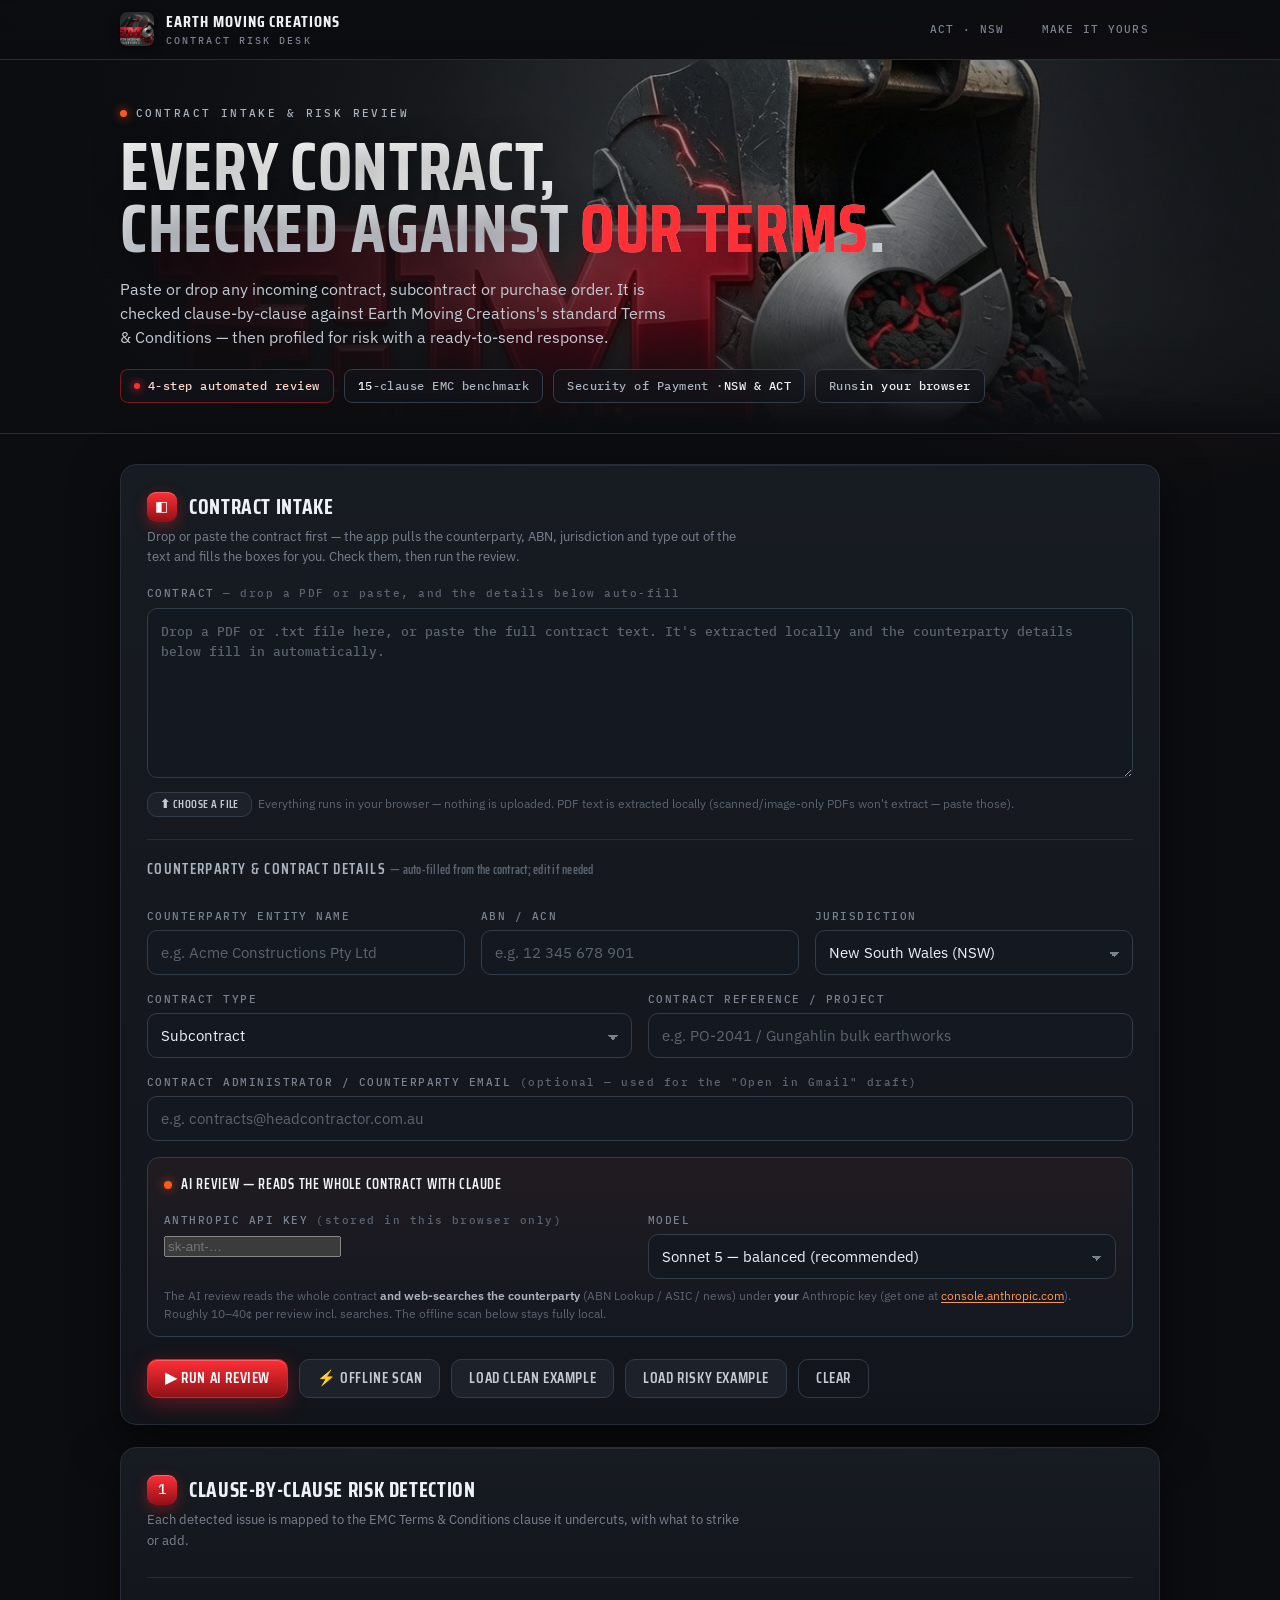
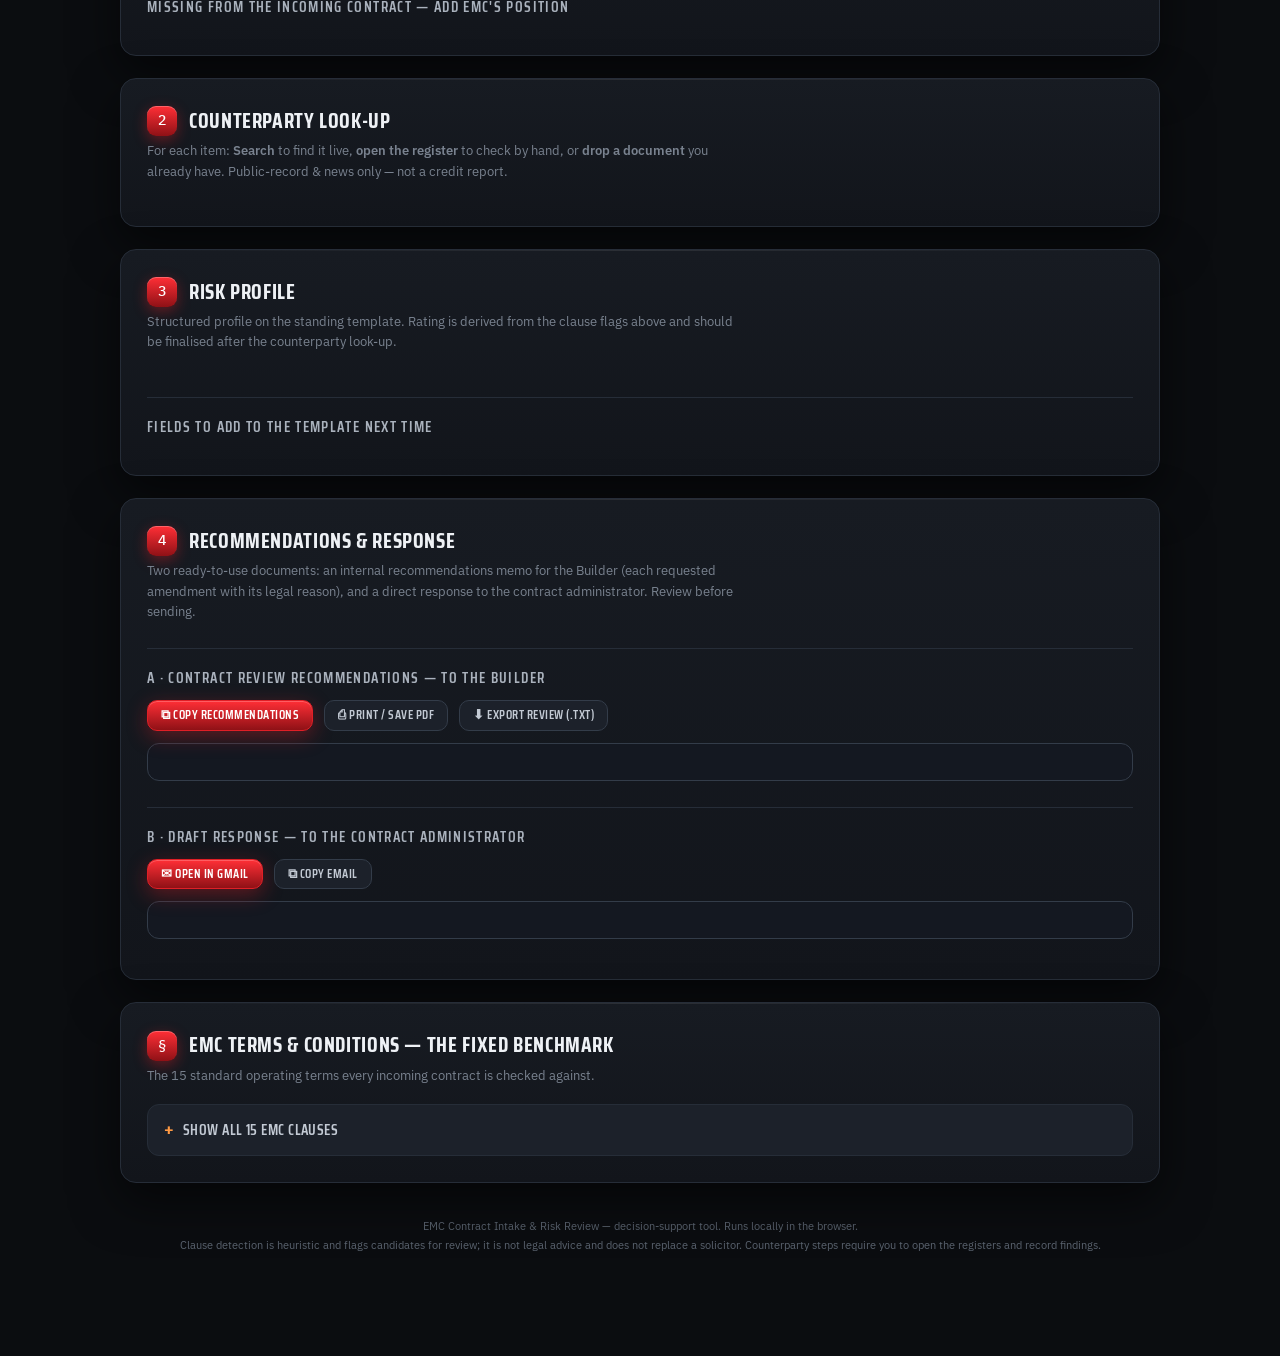
==== commit c329b40d: "Tenant graphic system: uploaded logo auto-generates the page backdrop Building the white-label base:" ====
--- a/app.html
+++ b/app.html
@@ -349,15 +349,16 @@
 
 <div class="hero">
   <video class="media" id="heromedia" autoplay muted loop playsinline poster="assets/hero.jpg"><source src="assets/hero.mp4" type="video/mp4"></video>
+  <img class="media" id="heroBackdrop" alt="" hidden>
   <canvas id="ember"></canvas>
   <div class="scrim"></div>
   <div class="hero-inner">
     <div class="eyebrow"><span class="spark"></span>Contract Intake &amp; Risk Review</div>
     <h1>Every contract,<br>checked against <span class="amp">our terms</span>.</h1>
-    <p class="lede">Paste or drop any incoming contract, subcontract or purchase order. It is checked clause-by-clause against EMC&#39;s standard Terms &amp; Conditions — then profiled for risk with a ready-to-send response.</p>
+    <p class="lede" id="heroLede">Paste or drop any incoming contract, subcontract or purchase order. It is checked clause-by-clause against EMC&#39;s standard Terms &amp; Conditions — then profiled for risk with a ready-to-send response.</p>
     <div class="hero-chips">
       <span class="chip hot">4-step automated review</span>
-      <span class="chip"><b>15</b>-clause EMC benchmark</span>
+      <span class="chip" id="benchChip"><b>15</b>-clause EMC benchmark</span>
       <span class="chip">Security of Payment · <b>NSW &amp; ACT</b></span>
       <span class="chip">Runs <b>in your browser</b></span>
     </div>
@@ -535,6 +536,7 @@
   try{ const s=JSON.parse(localStorage.getItem('tsBrand')||'null'); return s?Object.assign({},BRAND_DEFAULT,s):Object.assign({},BRAND_DEFAULT); }
   catch(_){ return Object.assign({},BRAND_DEFAULT); }
 }
+function esc(s){return String(s).replace(/[&<>"]/g,c=>({'&':'&amp;','<':'&lt;','>':'&gt;','"':'&quot;'}[c]));}
 function applyBrand(){
   const b=BRAND;
   document.getElementById('logo').src = b.logo || DEFAULT_LOGO;
@@ -543,6 +545,80 @@
   nm.firstChild.nodeValue = b.name;
   document.getElementById('brandTag').textContent = b.tag;
   document.getElementById('brandLoc').textContent = b.loc;
+  const lede=document.getElementById('heroLede');
+  if(lede) lede.innerHTML = `Paste or drop any incoming contract, subcontract or purchase order. It is checked clause-by-clause against ${esc(b.name)}&#39;s standard Terms &amp; Conditions — then profiled for risk with a ready-to-send response.`;
+  const chip=document.getElementById('benchChip');
+  if(chip) chip.innerHTML = `<b>15</b>-clause ${esc(b.short)} benchmark`;
+  applyBackdrop();
+}
+
+/* A tenant's logo auto-generates the large page backdrop (like the EMC hero).
+   Default (EMC demo, no custom logo) keeps the brand video untouched. */
+function applyBackdrop(){
+  const back=document.getElementById('heroBackdrop'), vid=document.getElementById('heromedia');
+  if(!back) return;
+  if(BRAND.logo){
+    makeBackdrop(BRAND.logo).then(o=>{
+      back.src=o.url; back.hidden=false;
+      if(vid){ try{vid.pause();}catch(_){} vid.style.display='none'; }
+      applyAccent(o.accent);
+    }).catch(()=>{});
+  } else {
+    back.hidden=true; back.removeAttribute('src');
+    if(vid){ vid.style.display=''; try{vid.play();}catch(_){} }
+    applyAccent(null);
+  }
+}
+function loadImg(src){return new Promise((res,rej)=>{const i=new Image();i.onload=()=>res(i);i.onerror=rej;i.src=src;});}
+function sampleAccent(img){
+  // dominant vivid colour of the logo (skip transparent + near-greyscale)
+  let r=120,g=125,b=135;
+  try{
+    const s=document.createElement('canvas');s.width=40;s.height=40;const sx=s.getContext('2d');
+    sx.drawImage(img,0,0,40,40);
+    const d=sx.getImageData(0,0,40,40).data;let R=0,G=0,B=0,n=0;
+    for(let i=0;i<d.length;i+=4){const a=d[i+3];if(a<40)continue;const rr=d[i],gg=d[i+1],bb=d[i+2];if(Math.max(rr,gg,bb)-Math.min(rr,gg,bb)<22)continue;R+=rr;G+=gg;B+=bb;n++;}
+    if(n){r=R/n;g=G/n;b=B/n;}
+  }catch(_){}
+  return [r,g,b];
+}
+/* Drive the page accent from the tenant's logo colour (null = restore EMC crimson). */
+function applyAccent(rgbArr){
+  const root=document.documentElement.style;
+  const vars=['--crimson','--crimson-hi','--crimson-deep','--ember','--ember-hot','--ember-glow','--line-hot'];
+  if(!rgbArr){ vars.forEach(v=>root.removeProperty(v)); return; }
+  let [r,g,b]=rgbArr;
+  const mx=Math.max(r,g,b); if(mx<95){const s=95/(mx||1);r*=s;g*=s;b*=s;} // lift very dark
+  const sh=(f)=> f>=1 ? [r+(255-r)*(f-1),g+(255-g)*(f-1),b+(255-b)*(f-1)] : [r*f,g*f,b*f];
+  const rgb=a=>`rgb(${a.map(v=>Math.min(255,v)|0).join(',')})`;
+  root.setProperty('--crimson-hi',rgb(sh(1.18)));
+  root.setProperty('--crimson',rgb([r,g,b]));
+  root.setProperty('--crimson-deep',rgb(sh(0.68)));
+  root.setProperty('--ember',rgb(sh(1.14)));
+  root.setProperty('--ember-hot',rgb(sh(1.3)));
+  root.setProperty('--ember-glow',`rgba(${r|0},${g|0},${b|0},0.6)`);
+  root.setProperty('--line-hot',`rgba(${r|0},${g|0},${b|0},0.4)`);
+}
+async function makeBackdrop(logoURL){
+  const img=await loadImg(logoURL);
+  const [r,g,b]=sampleAccent(img);
+  const W=1600,H=1000,c=document.createElement('canvas');c.width=W;c.height=H;const x=c.getContext('2d');
+  x.fillStyle='#0a0b0d';x.fillRect(0,0,W,H);
+  const g1=x.createRadialGradient(W*0.72,H*0.40,0,W*0.72,H*0.40,W*0.72);
+  g1.addColorStop(0,`rgba(${r|0},${g|0},${b|0},0.60)`);
+  g1.addColorStop(0.5,`rgba(${(r*0.45)|0},${(g*0.45)|0},${(b*0.45)|0},0.24)`);
+  g1.addColorStop(1,'rgba(10,11,13,0)');
+  x.fillStyle=g1;x.fillRect(0,0,W,H);
+  const lh=H*0.92,lw=lh*(img.width/img.height);
+  x.save();x.globalAlpha=0.20;if('filter' in x)x.filter='blur(1.5px)';
+  x.drawImage(img,W*0.60,(H-lh)/2,lw,lh);x.restore();
+  const g2=x.createLinearGradient(0,0,W,0);
+  g2.addColorStop(0,'rgba(8,9,11,0.97)');g2.addColorStop(0.5,'rgba(8,9,11,0.62)');g2.addColorStop(1,'rgba(8,9,11,0.18)');
+  x.fillStyle=g2;x.fillRect(0,0,W,H);
+  const g3=x.createLinearGradient(0,0,0,H);
+  g3.addColorStop(0,'rgba(8,9,11,0.50)');g3.addColorStop(0.4,'rgba(8,9,11,0)');g3.addColorStop(1,'rgba(8,9,11,0.55)');
+  x.fillStyle=g3;x.fillRect(0,0,W,H);
+  return {url:c.toDataURL('image/jpeg',0.85), accent:[r,g,b]};
 }
 applyBrand();
 
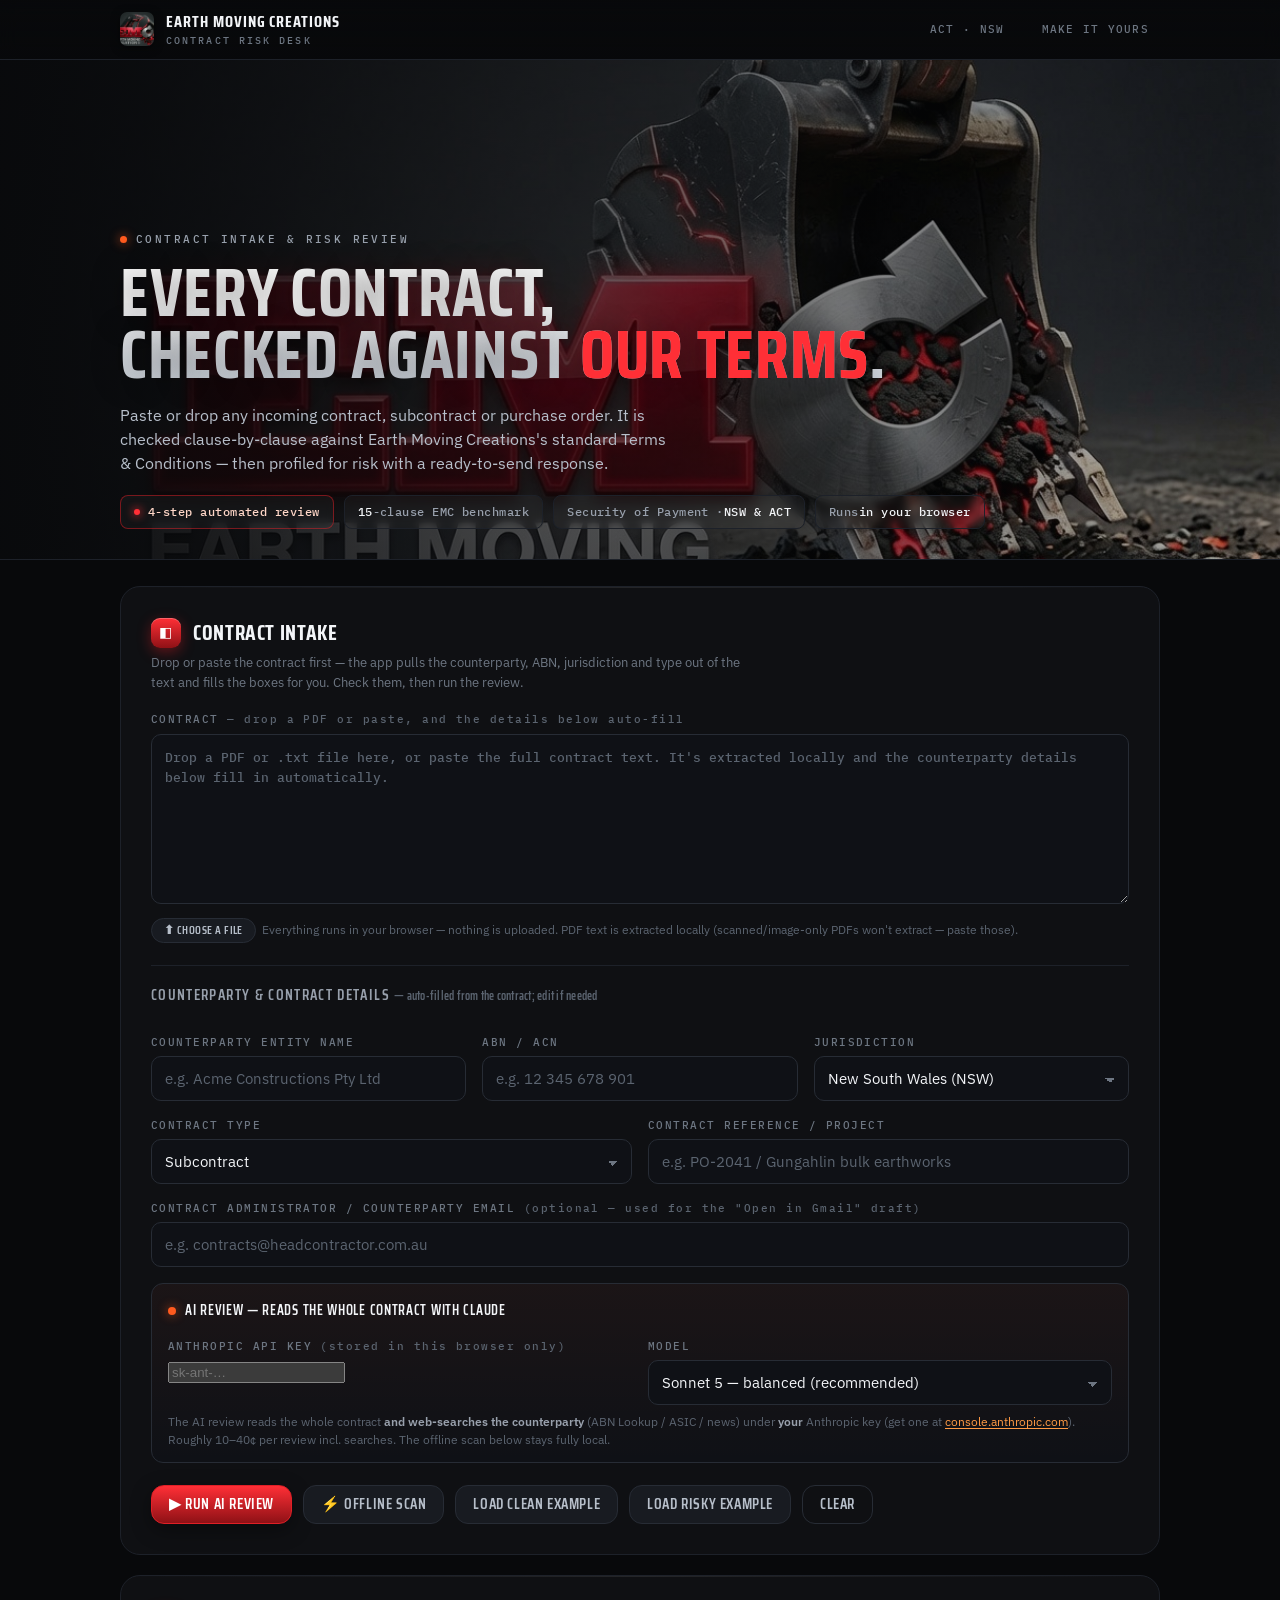
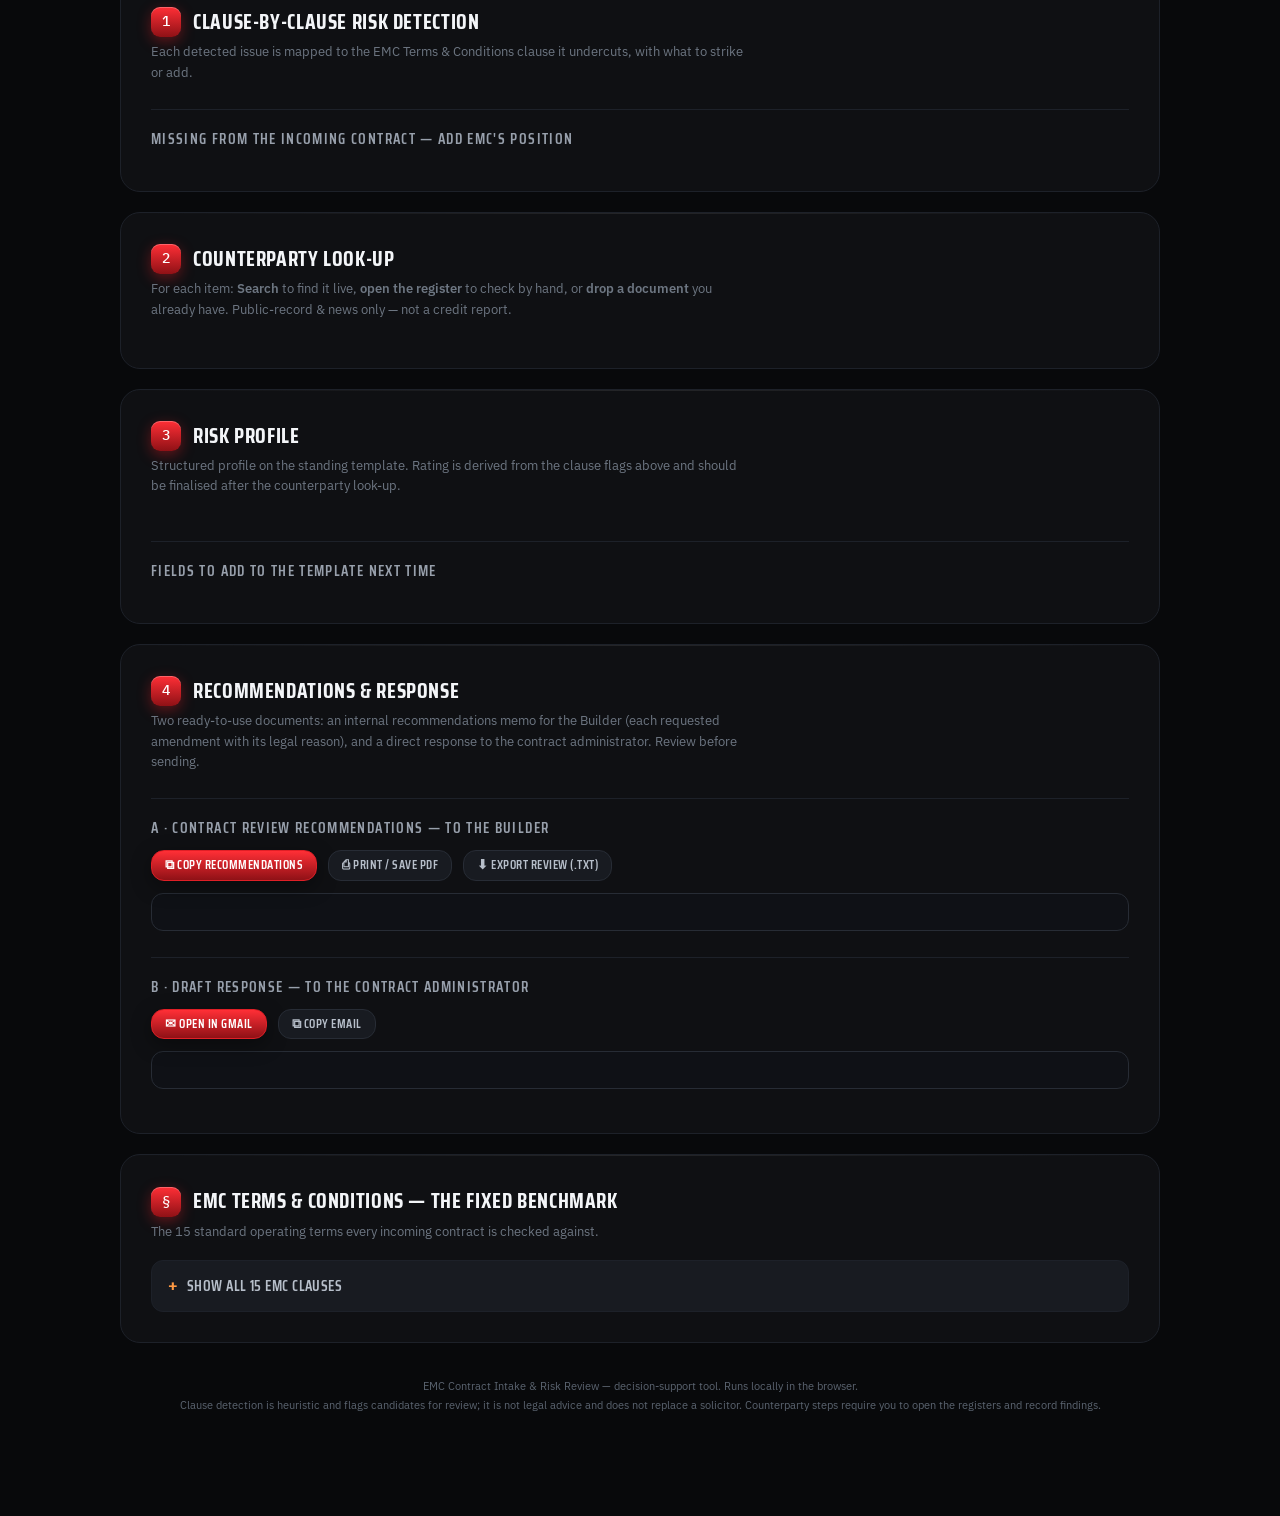
==== commit 79a6e313: "First Sonos-style calm pass on the app A base-platform calm layer (layered last, tunes centrally): d" ====
--- a/app.html
+++ b/app.html
@@ -299,6 +299,27 @@
     .flag .body,.flag .action,.verdict .vreason,table.profile td{color:#111}
     .card>h2,.hero h1{color:#000}
   }
+
+  /* ===== Base-platform calm layer (Sonos-inspired) — deeper black, softer chrome, muted glow.
+     Layered last so it tunes the whole feel centrally; accent tokens stay tenant-driven. ===== */
+  :root{
+    --ground:#08090b; --ground-2:#0b0d10;
+    --panel:#0f1013; --panel-2:#131519; --panel-3:#181b21;
+    --field:#0f1116; --field-2:#151820;
+    --line:#1d2129; --line-2:#272c35;
+    --ink:#f3f5f8; --ink-2:#b7bfca; --steel:#98a0ac; --steel-dim:#6d7682;
+  }
+  body{background:var(--ground)}
+  #ember{display:none}                                   /* calm hero — no particle noise */
+  .hero{min-height:min(62vh,500px);margin-bottom:26px}
+  .hero .scrim{background:linear-gradient(90deg,rgba(8,9,11,.95),rgba(8,9,11,.6) 52%,rgba(8,9,11,.24))}
+  .topbar{background:linear-gradient(180deg,rgba(8,9,11,.92),rgba(8,9,11,.66))}
+  .card{background:var(--panel);border-color:var(--line);border-radius:20px;padding:30px;box-shadow:none;margin-bottom:20px}
+  .btn{border-radius:13px}
+  .btn.primary{box-shadow:0 6px 20px rgba(0,0,0,.38)}
+  .num{box-shadow:none}
+  .chip{background:rgba(255,255,255,.035);border-color:var(--line)}
+  @media(max-width:640px){.card{padding:22px}}
 </style>
 
 </head>
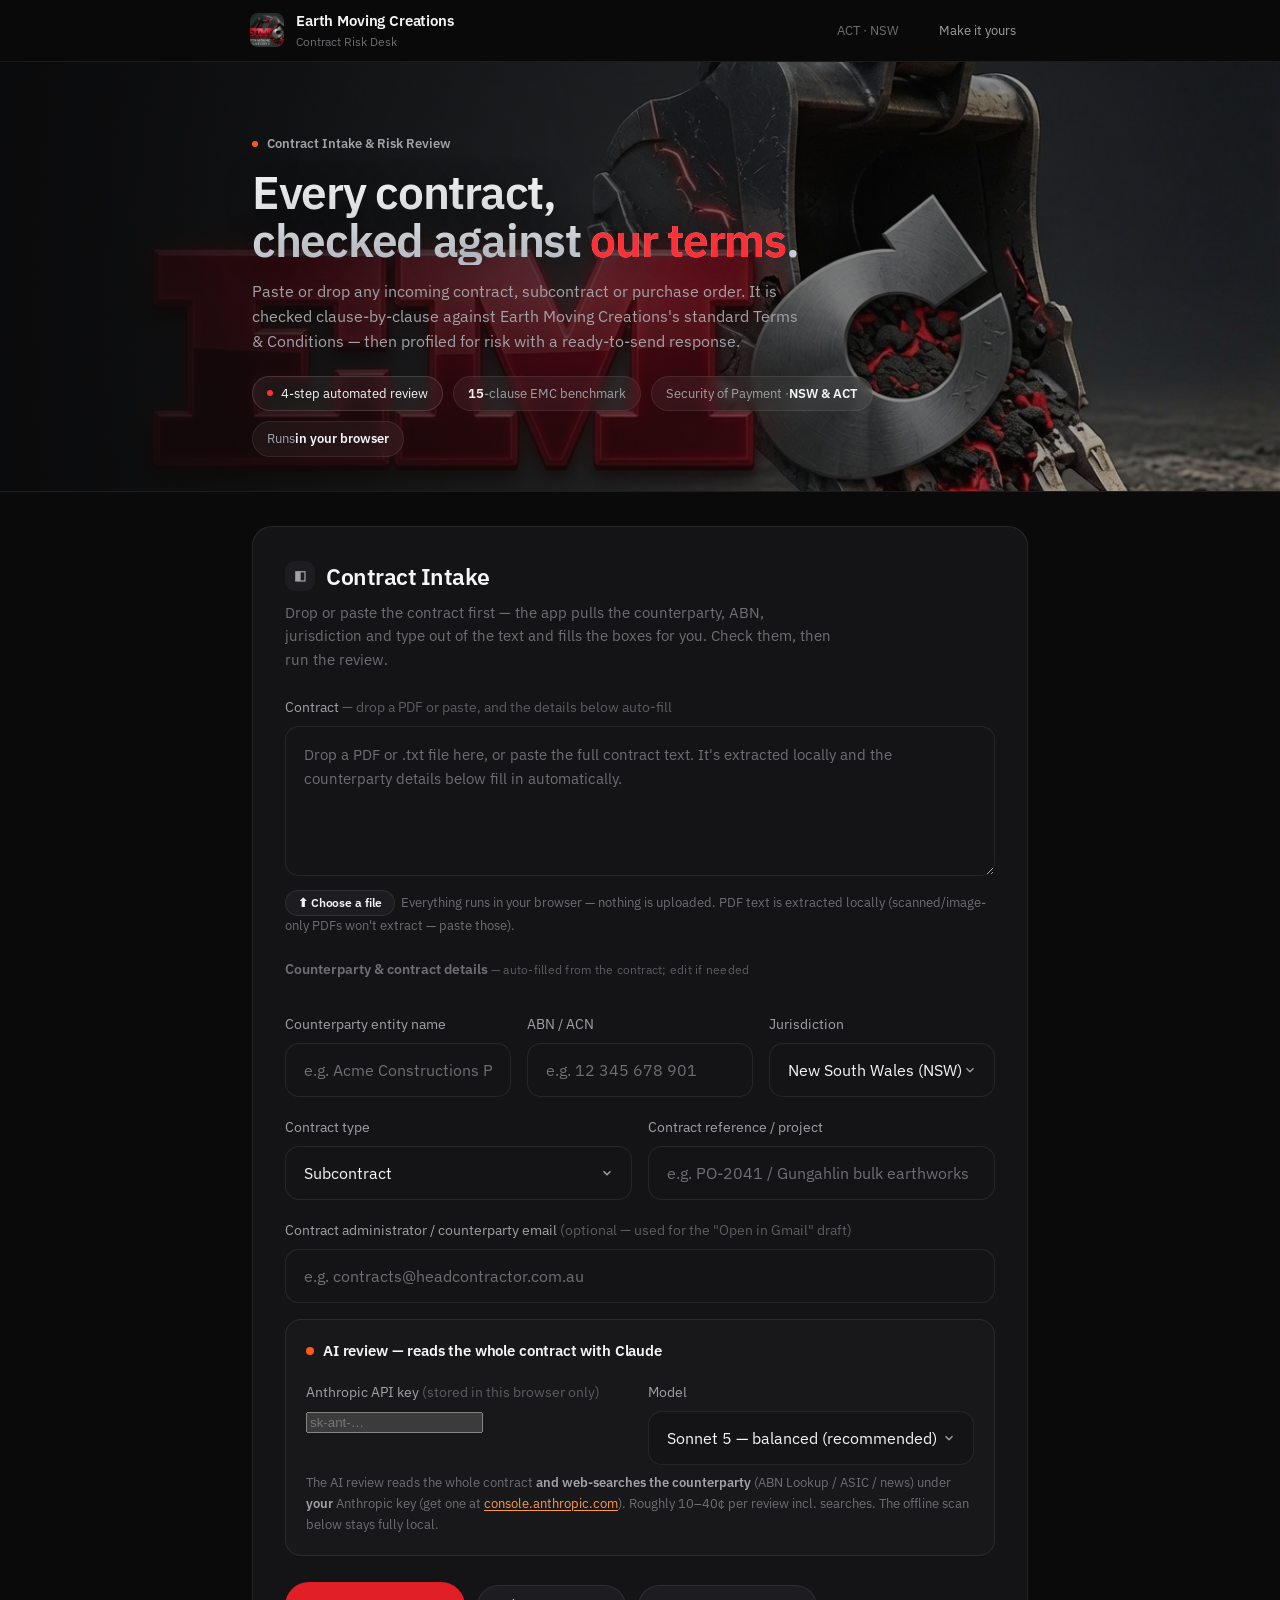
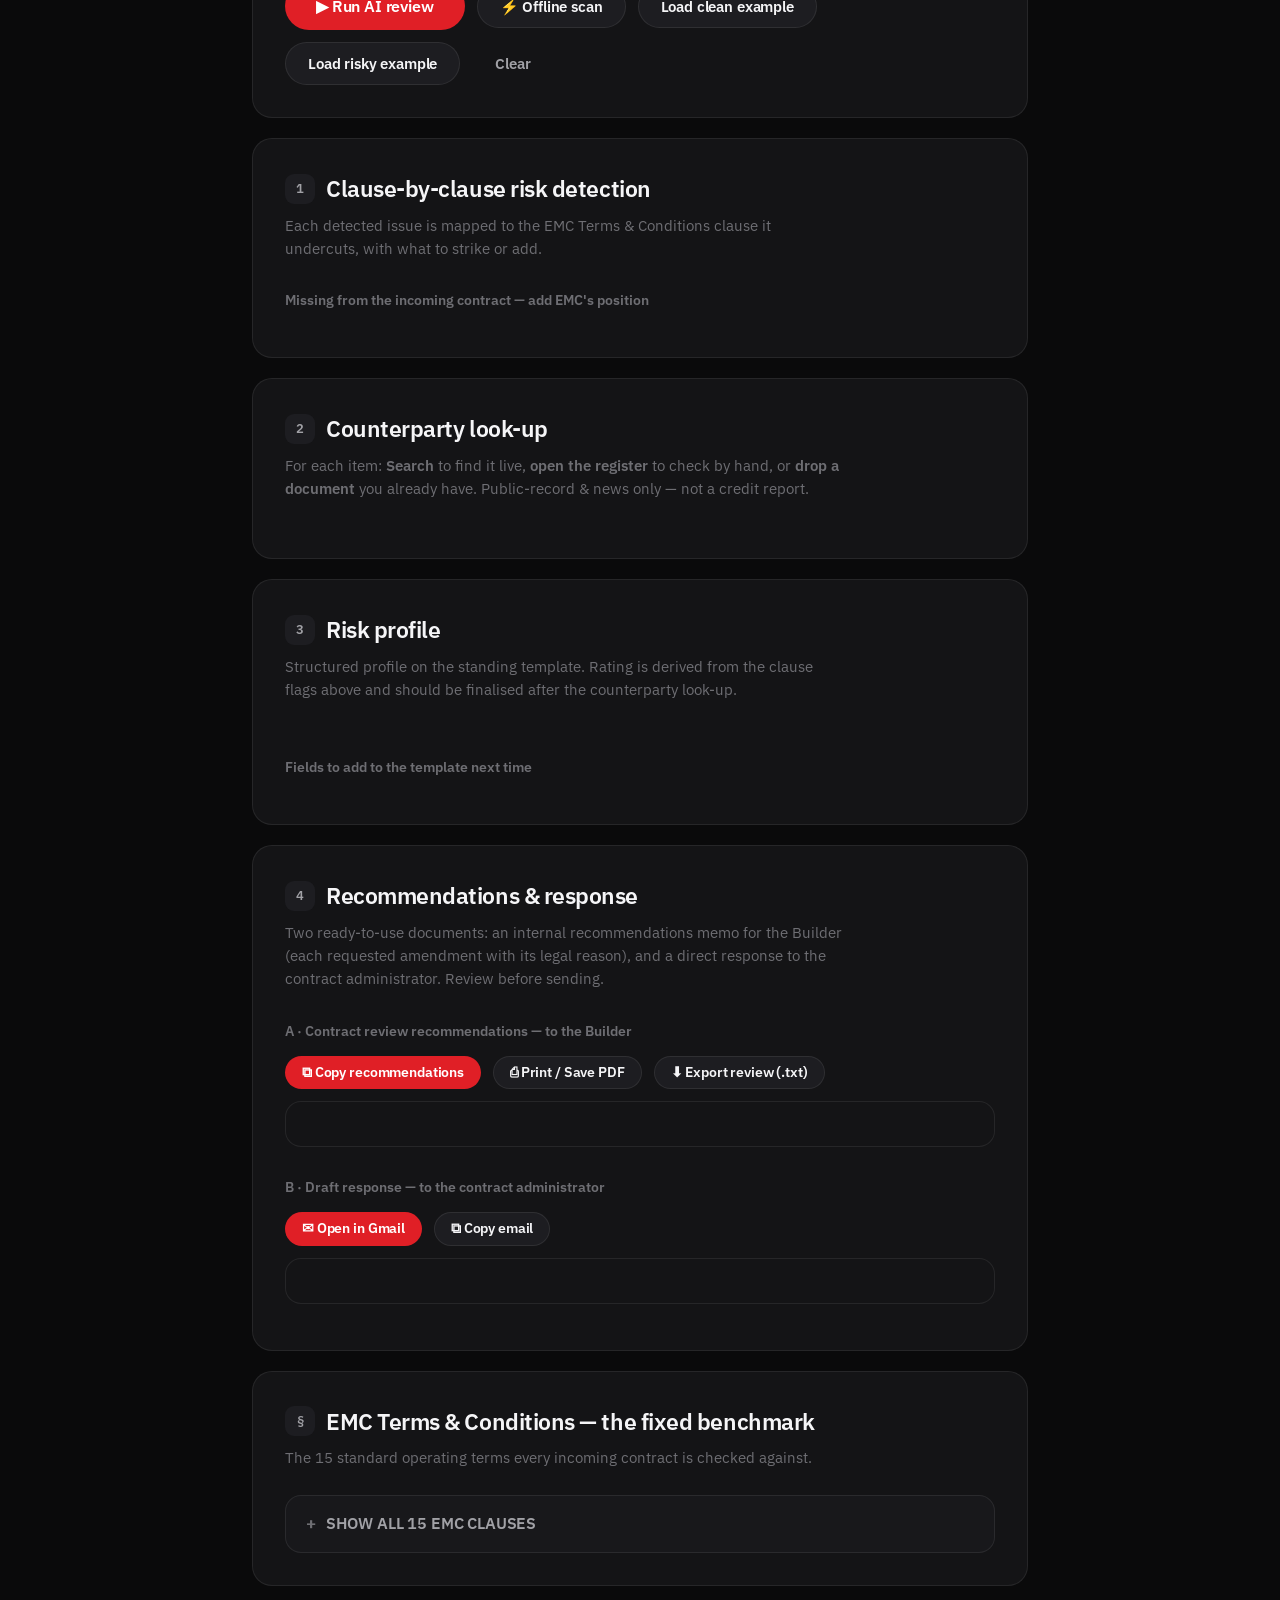
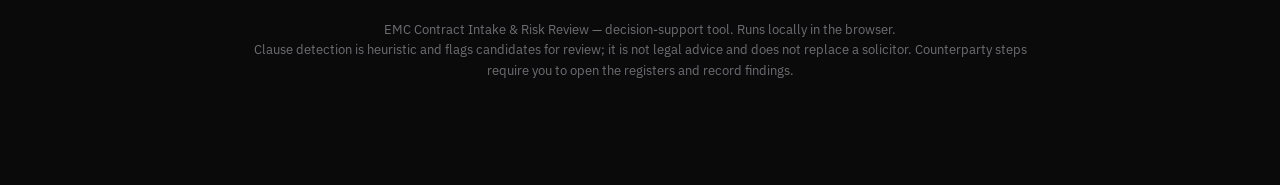
==== commit 03a513ea: "Roll the Sonos-style calm base across the app and landing Applies the approved concept app-wide as o" ====
--- a/app.html
+++ b/app.html
@@ -300,26 +300,177 @@
     .card>h2,.hero h1{color:#000}
   }
 
-  /* ===== Base-platform calm layer (Sonos-inspired) — deeper black, softer chrome, muted glow.
-     Layered last so it tunes the whole feel centrally; accent tokens stay tenant-driven. ===== */
+  /* =========================================================================
+     BASE PLATFORM — calm layer (Sonos-inspired)
+     Layered last so it retunes the whole app centrally without touching the
+     markup or logic. Near-black ground, flat surfaces, generous air, plain
+     sentence-case labels, one accent used sparingly. The accent tokens stay
+     tenant-driven (set from the uploaded logo), and semantic severity colours
+     stay distinct from the accent.
+     ========================================================================= */
   :root{
-    --ground:#08090b; --ground-2:#0b0d10;
-    --panel:#0f1013; --panel-2:#131519; --panel-3:#181b21;
-    --field:#0f1116; --field-2:#151820;
-    --line:#1d2129; --line-2:#272c35;
-    --ink:#f3f5f8; --ink-2:#b7bfca; --steel:#98a0ac; --steel-dim:#6d7682;
+    --ground:#0a0a0b; --ground-2:#0d0d0f;
+    --panel:#141416; --panel-2:#18181b; --panel-3:#1d1d21;
+    --field:#141416; --field-2:#1a1a1e;
+    --line:rgba(255,255,255,.08); --line-2:rgba(255,255,255,.14);
+    --ink:#f5f5f7; --ink-2:#a1a1a6; --steel:#a1a1a6; --steel-dim:#6e6e73; --dim:#5c5c61;
+    --sans:-apple-system,BlinkMacSystemFont,'Segoe UI',Roboto,'Plex Sans',Helvetica,Arial,sans-serif;
+    --r:16px;
   }
-  body{background:var(--ground)}
-  #ember{display:none}                                   /* calm hero — no particle noise */
-  .hero{min-height:min(62vh,500px);margin-bottom:26px}
-  .hero .scrim{background:linear-gradient(90deg,rgba(8,9,11,.95),rgba(8,9,11,.6) 52%,rgba(8,9,11,.24))}
-  .topbar{background:linear-gradient(180deg,rgba(8,9,11,.92),rgba(8,9,11,.66))}
-  .card{background:var(--panel);border-color:var(--line);border-radius:20px;padding:30px;box-shadow:none;margin-bottom:20px}
-  .btn{border-radius:13px}
-  .btn.primary{box-shadow:0 6px 20px rgba(0,0,0,.38)}
-  .num{box-shadow:none}
-  .chip{background:rgba(255,255,255,.035);border-color:var(--line)}
-  @media(max-width:640px){.card{padding:22px}}
+  body{background:var(--ground);font-family:var(--sans);line-height:1.5}
+  a{color:var(--ink)}
+  .wrap{max-width:820px;padding:0 22px 90px}          /* single calm column */
+
+  /* --- header: minimal chrome --- */
+  .topbar{background:rgba(10,10,11,.72);backdrop-filter:blur(16px);border-bottom:1px solid var(--line)}
+  .topbar .tb{max-width:820px;gap:12px}
+  .topbar .tn{font-family:var(--sans);font-weight:600;font-size:15px;letter-spacing:-.01em;text-transform:none}
+  .topbar .tn small{font-family:var(--sans);font-size:12px;letter-spacing:0;color:var(--steel-dim);text-transform:none;margin-top:0}
+  .topbar img{border-radius:8px;box-shadow:none}
+  .topbar .loc{font-family:var(--sans);font-size:13px;letter-spacing:0;color:var(--steel-dim)}
+  .brandbtn{font-family:var(--sans);font-size:13px;letter-spacing:0;text-transform:none;border-radius:20px;padding:7px 14px;color:var(--ink-2)}
+  .brandbtn:hover{border-color:var(--line-2);background:var(--panel-2)}
+
+  /* --- hero: keep the brand graphic, quiet the rest --- */
+  #ember{display:none}
+  .hero{min-height:min(52vh,430px);margin:0 0 34px;border-radius:0}
+  .hero .scrim{background:linear-gradient(90deg,rgba(10,10,11,.95),rgba(10,10,11,.58) 54%,rgba(10,10,11,.2))}
+  .hero-inner{max-width:820px;padding:40px 22px 34px}
+  .eyebrow{font-family:var(--sans);font-size:13px;font-weight:600;letter-spacing:0;text-transform:none;color:var(--ink-2)}
+  .eyebrow .spark{box-shadow:none;width:6px;height:6px}
+  .hero h1{font-family:var(--sans);font-weight:700;text-transform:none;letter-spacing:-.028em;line-height:1.06;
+    font-size:clamp(30px,5vw,46px)}
+  .hero .lede{font-size:16px;color:var(--ink-2);margin:14px 0 22px}
+  .chip{font-family:var(--sans);font-size:13px;letter-spacing:0;background:rgba(255,255,255,.05);
+    border-color:var(--line);border-radius:20px;padding:7px 14px;color:var(--ink-2)}
+  .chip b{font-weight:600}
+  .chip.hot{border-color:var(--line-2);color:var(--ink)}
+  .chip.hot::before{box-shadow:none;width:6px;height:6px}
+
+  /* --- cards: flat, roomy, no gradient or hairline --- */
+  .card{background:var(--panel);border:1px solid var(--line);border-radius:20px;padding:32px;box-shadow:none;margin-bottom:20px}
+  .card::before{display:none}
+  .card > h2{font-family:var(--sans);font-weight:700;text-transform:none;letter-spacing:-.02em;font-size:23px;
+    border:0;padding:0;margin:0 0 8px;display:flex;align-items:center;gap:11px}
+  .card > h2 .num{font-family:var(--sans);font-weight:600;font-size:13px;background:var(--panel-3);color:var(--ink-2);
+    border:0;border-radius:9px;width:30px;height:30px;box-shadow:none}
+  .card .sub{color:var(--steel-dim);font-size:15px;margin:0 0 26px;max-width:62ch;line-height:1.55}
+
+  /* --- fields: sentence-case labels, big soft targets --- */
+  label{font-family:var(--sans);font-size:14px;font-weight:500;color:var(--ink-2);letter-spacing:0;
+    text-transform:none;margin:20px 0 8px}
+  input[type=text],select{height:54px;background:var(--field);border:1px solid var(--line);border-radius:14px;
+    font-family:var(--sans);font-size:16px;padding:0 18px}
+  textarea{background:var(--field);border:1px solid var(--line);border-radius:14px;font-family:var(--sans);
+    font-size:15px;line-height:1.6;padding:16px 18px;min-height:150px}
+  input[type=text]:focus,select:focus,textarea:focus{border-color:var(--crimson);
+    box-shadow:0 0 0 4px color-mix(in srgb,var(--crimson) 18%,transparent)}
+  input[type=text]::placeholder,textarea::placeholder{color:var(--steel-dim)}
+  select{background-image:url("data:image/svg+xml,%3Csvg xmlns='http://www.w3.org/2000/svg' width='14' height='14' viewBox='0 0 24 24' fill='none' stroke='%23a1a1a6' stroke-width='2.4'%3E%3Cpath d='M6 9l6 6 6-6'/%3E%3C/svg%3E");
+    background-repeat:no-repeat;background-position:right 17px center;background-size:14px}
+  .row,.row3{gap:16px}
+  @media(max-width:620px){.row,.row3{grid-template-columns:1fr}}
+
+  /* --- buttons: pill primary, quiet secondaries --- */
+  .btn{font-family:var(--sans);font-weight:600;font-size:15px;letter-spacing:-.01em;text-transform:none;
+    border-radius:24px;padding:13px 22px;background:var(--panel-3);border:1px solid var(--line);color:var(--ink)}
+  .btn:hover{border-color:var(--line-2);color:#fff;transform:none;background:var(--field-2)}
+  .btn.primary{background:var(--crimson);border-color:transparent;color:#fff;box-shadow:none;
+    padding:15px 30px;font-size:16px}
+  .btn.primary:hover{filter:brightness(1.1)}
+  .btn.sm{padding:9px 16px;font-size:13.5px}
+  .btn.ghost{background:transparent;border-color:transparent;color:var(--ink-2)}
+  .btn.ghost:hover{background:var(--panel-3);color:var(--ink);border-color:transparent}
+  .actions{gap:12px;margin-top:26px;align-items:center}
+  .filehint,.note,.cp-src,.foot{font-size:13px;line-height:1.6;color:var(--steel-dim)}
+
+  /* --- AI panel + dropzone --- */
+  .ai-panel{background:var(--panel-2);border:1px solid var(--line);border-radius:16px;padding:20px}
+  .ai-head{font-family:var(--sans);font-weight:600;text-transform:none;letter-spacing:-.01em;font-size:15px}
+  .ai-dot{box-shadow:none}
+  #drophint{border-radius:14px;font-family:var(--sans);font-size:15px}
+
+  /* --- verdict: calm, one big number --- */
+  .verdict{border-radius:20px;border:1px solid var(--line);background:var(--panel);padding:26px 28px}
+  .verdict .vbar{width:3px}
+  .verdict .vlabel{font-family:var(--sans);font-size:13px;letter-spacing:0;text-transform:none;color:var(--steel-dim)}
+  .verdict .vlevel{font-family:var(--sans);font-weight:700;text-transform:none;letter-spacing:-.03em;font-size:44px}
+  .verdict .vmeta{font-family:var(--sans);font-size:13.5px;color:var(--steel-dim)}
+  .verdict .vreason{font-size:15px;line-height:1.55;margin-top:12px}
+
+  /* --- stats: quiet tiles --- */
+  .stats{grid-template-columns:repeat(auto-fit,minmax(120px,1fr));gap:12px;margin-top:24px}
+  .stat{background:var(--panel-2);border:1px solid var(--line);border-radius:14px;padding:16px 17px}
+  .stat .n{font-family:var(--sans);font-weight:700;font-size:32px;letter-spacing:-.03em}
+  .stat .l{font-family:var(--sans);font-size:12.5px;letter-spacing:0;text-transform:none;color:var(--steel-dim);margin-top:5px}
+
+  /* --- findings: severity as a soft left rail --- */
+  h3.sec{font-family:var(--sans);font-size:14px;font-weight:600;text-transform:none;letter-spacing:0;
+    color:var(--steel-dim);border:0;padding:0;margin:30px 0 14px}
+  .flag{border:1px solid var(--line);border-radius:16px;padding:18px 20px 18px 22px;margin:12px 0;background:var(--panel-2)}
+  .flag::before{width:3px;border-radius:3px 0 0 3px}
+  .flag .ttl{font-size:16px;font-weight:600;letter-spacing:-.01em}
+  .flag .cls{font-family:var(--sans);font-size:13px;color:var(--steel-dim);margin-top:4px}
+  .flag .body{font-size:14.5px;margin-top:9px;line-height:1.55}
+  .flag .action{font-size:14px;margin-top:13px;padding:14px 16px;background:var(--field);
+    border:1px solid var(--line);border-radius:12px;line-height:1.55}
+  .tag{font-family:var(--sans);font-size:11.5px;font-weight:600;letter-spacing:0;text-transform:none;border-radius:20px;padding:4px 11px}
+
+  /* --- rating + tables + counterparty --- */
+  .rate{border-radius:16px;padding:18px 20px;background:var(--panel-2);border:1px solid var(--line)}
+  .rate .dot{border-radius:14px;width:52px;height:52px}
+  .rate .rt{font-family:var(--sans);font-weight:600;text-transform:none;letter-spacing:-.01em;font-size:17px}
+  .rate .rr{font-size:14px;margin-top:4px;color:var(--steel-dim)}
+  table.profile{font-size:14.5px}
+  table.profile td{padding:13px 4px;border-top:1px solid var(--line)}
+  table.profile td.k{font-family:var(--sans);font-size:14px;font-weight:500;letter-spacing:0;text-transform:none;color:var(--steel-dim)}
+  .cp-badge{font-family:var(--sans);font-size:12.5px;letter-spacing:0;border-radius:20px;padding:5px 12px}
+  .cp-row{border:1px solid var(--line);border-radius:16px;padding:18px;margin:12px 0;background:var(--panel-2)}
+  .cp-row .cp-label{font-family:var(--sans);font-weight:600;text-transform:none;letter-spacing:-.01em;font-size:15.5px}
+  .cp-row textarea{font-family:var(--sans);font-size:14.5px;min-height:48px;border-radius:12px}
+  .cp-adverse li{border-radius:12px;padding:13px 15px;font-size:14px}
+  .cp-adverse li a{font-family:var(--sans);font-size:13.5px}
+  .lookup-links{gap:10px}
+
+  /* --- drafted documents --- */
+  .email-box{font-family:ui-monospace,SFMono-Regular,Menlo,Consolas,monospace;font-size:13.5px;line-height:1.65;
+    background:var(--field);border:1px solid var(--line);border-radius:16px;padding:22px}
+  details.tc{border:1px solid var(--line);border-radius:16px;background:var(--panel-2);margin-top:14px}
+  details.tc>summary{font-family:var(--sans);font-weight:600;font-size:15.5px;padding:16px 20px;letter-spacing:-.01em}
+  details.tc>summary::before{color:var(--steel-dim)}
+  details.tc .tcbody{padding:2px 20px 20px;font-size:14.5px;line-height:1.6}
+  @media(max-width:760px){details.tc .tcbody{columns:1}}
+  .pill{font-family:var(--sans);font-size:13px;border-radius:20px;padding:7px 13px;background:var(--panel-3);border:1px solid var(--line)}
+
+  /* --- make-it-yours modal, matched to the calm base --- */
+  .bm-card{background:var(--panel);border:1px solid var(--line);border-radius:22px;padding:28px;box-shadow:0 30px 80px rgba(0,0,0,.7)}
+  .bm-head h3{font-family:var(--sans);font-weight:700;text-transform:none;letter-spacing:-.02em;font-size:22px}
+  .bm-lead{font-size:14.5px;line-height:1.55;color:var(--ink-2);margin-bottom:22px}
+  .bm-grid{gap:16px}
+  .bm-grid label{font-family:var(--sans);font-size:14px;font-weight:500;letter-spacing:0;text-transform:none;color:var(--ink-2)}
+  .bm-grid input{height:50px;border-radius:13px;font-family:var(--sans);font-size:15.5px;padding:0 16px;border-color:var(--line)}
+  .bm-logo img{border-radius:13px;width:60px;height:60px;border-color:var(--line)}
+  .bm-foot{margin-top:24px}
+
+  @media(max-width:640px){
+    .card{padding:24px 20px}
+    .hero{min-height:auto}
+    .hero-inner{padding:32px 20px 28px}
+    .hero h1{font-size:clamp(27px,7.4vw,34px)}
+    .hero .lede{font-size:15px;max-width:none}
+    .btn{width:100%;justify-content:center}
+    .btn.sm,.cp-row .btn,.lookup-links .btn{width:auto}
+    .actions{flex-direction:column;align-items:stretch}
+    /* header: keep it on one line — name truncates, location drops out */
+    .topbar .tb{gap:10px;padding-right:14px;padding-left:14px}
+    .topbar .tn{font-size:14px;min-width:0;white-space:nowrap;overflow:hidden;text-overflow:ellipsis}
+    .topbar .tn small{white-space:nowrap;overflow:hidden;text-overflow:ellipsis}
+    .topbar .loc{display:none}
+    .brandbtn{margin-left:0;flex:0 0 auto;font-size:12.5px;padding:7px 12px}
+    /* chips read as a compact wrap, not a stack */
+    .hero-chips{gap:8px}
+    .chip{font-size:12.5px;padding:6px 12px}
+  }
 </style>
 
 </head>
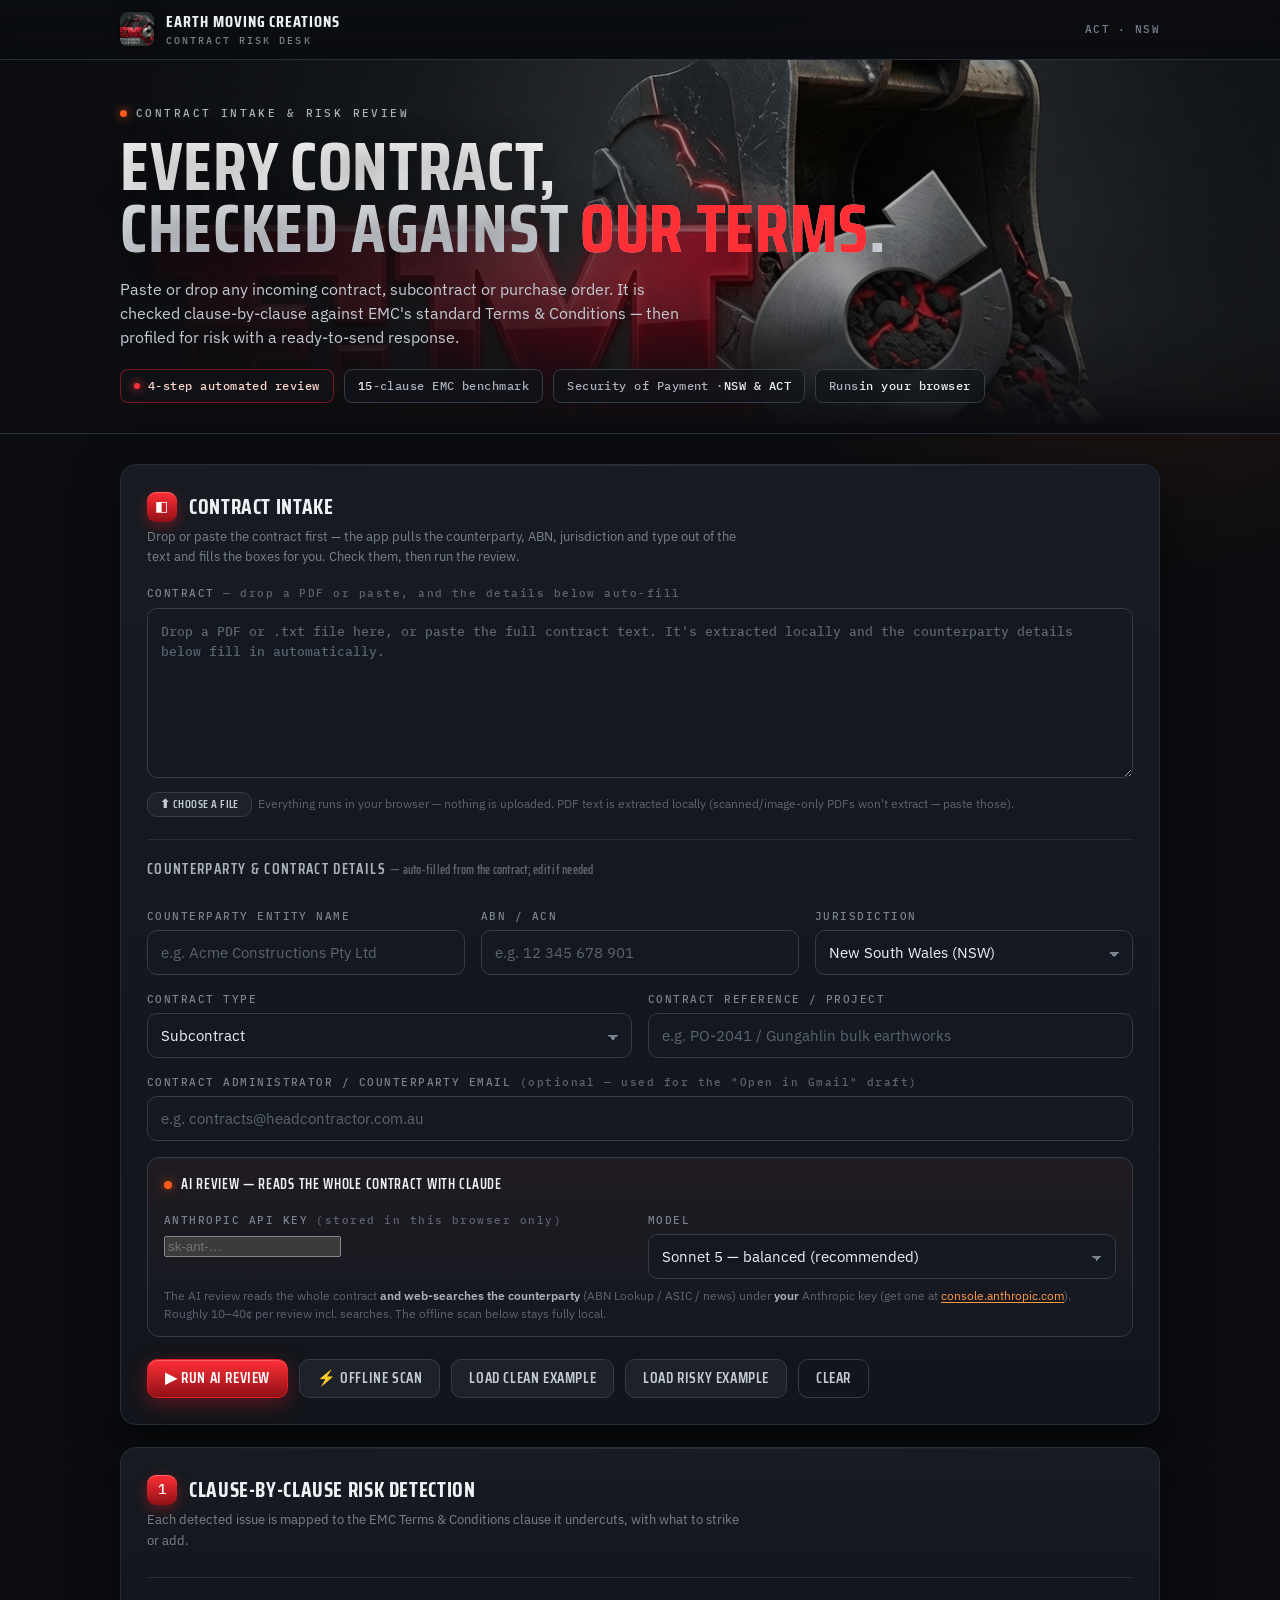
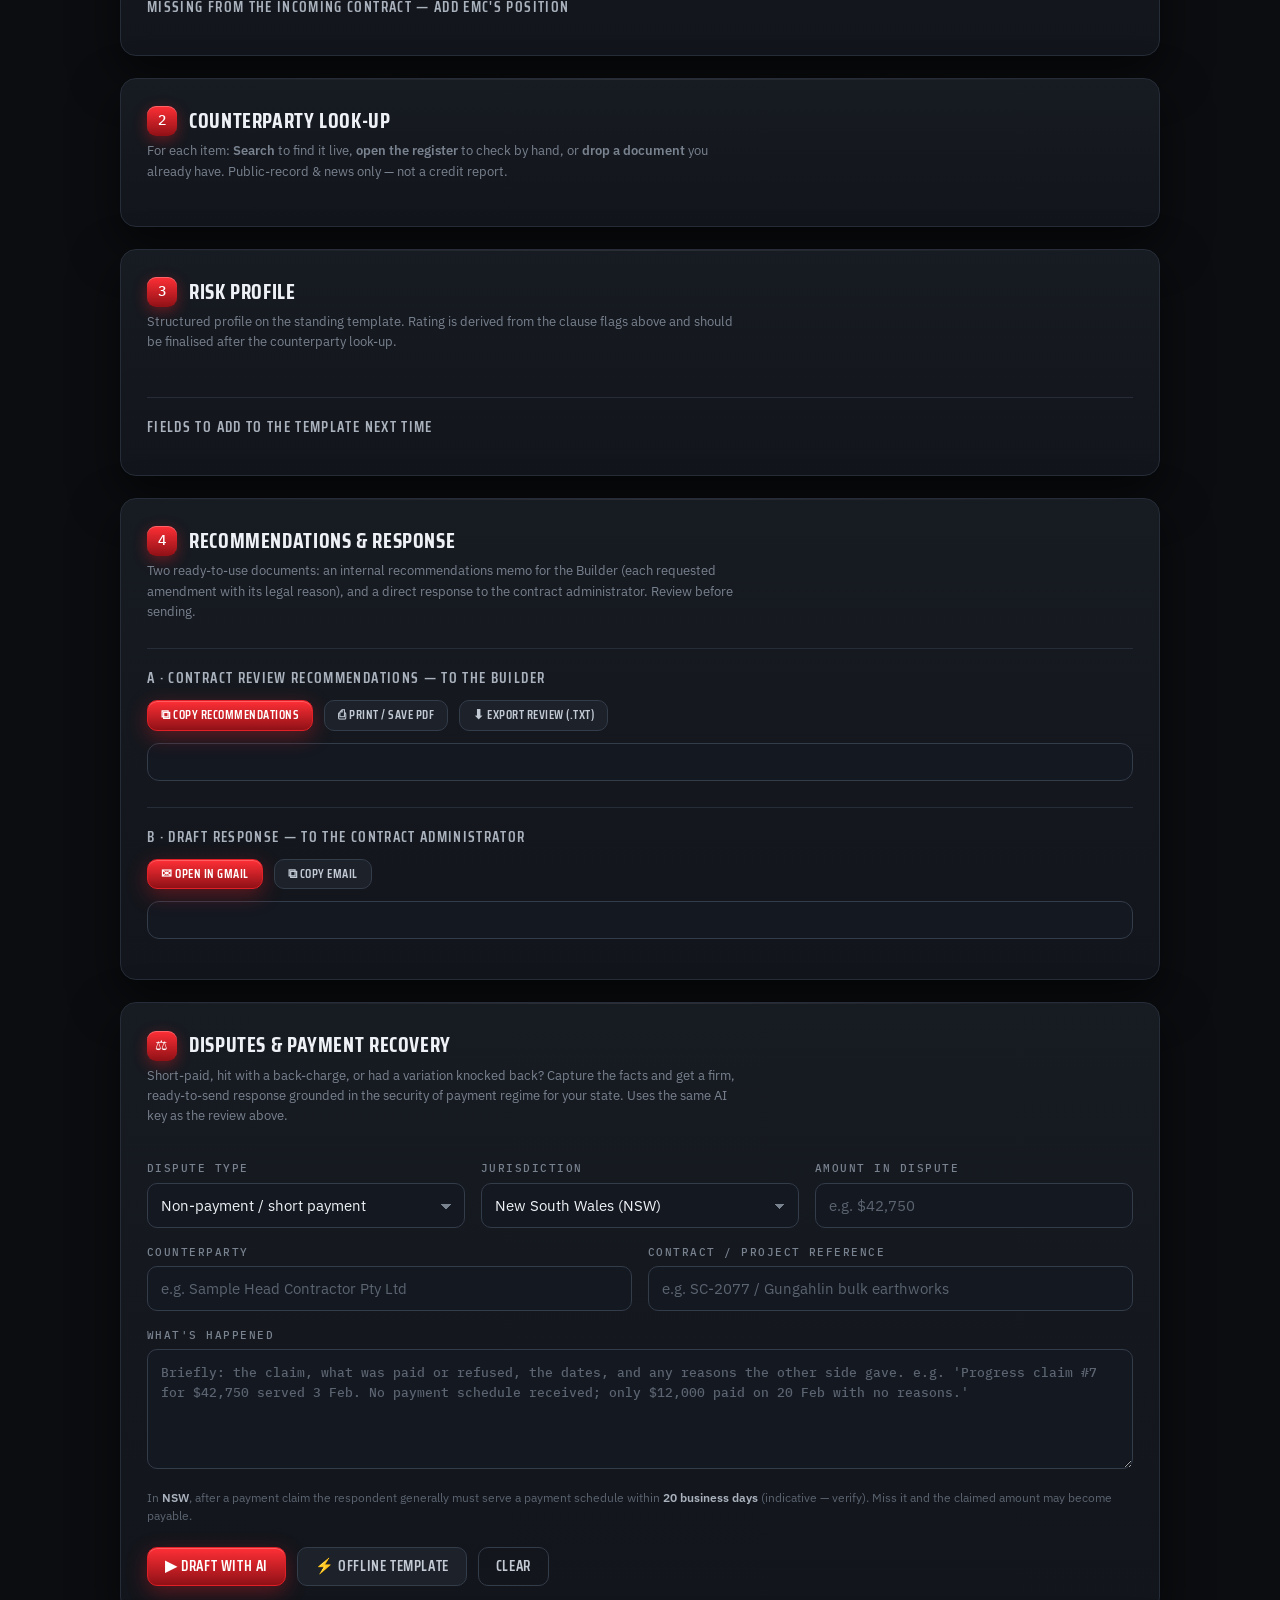
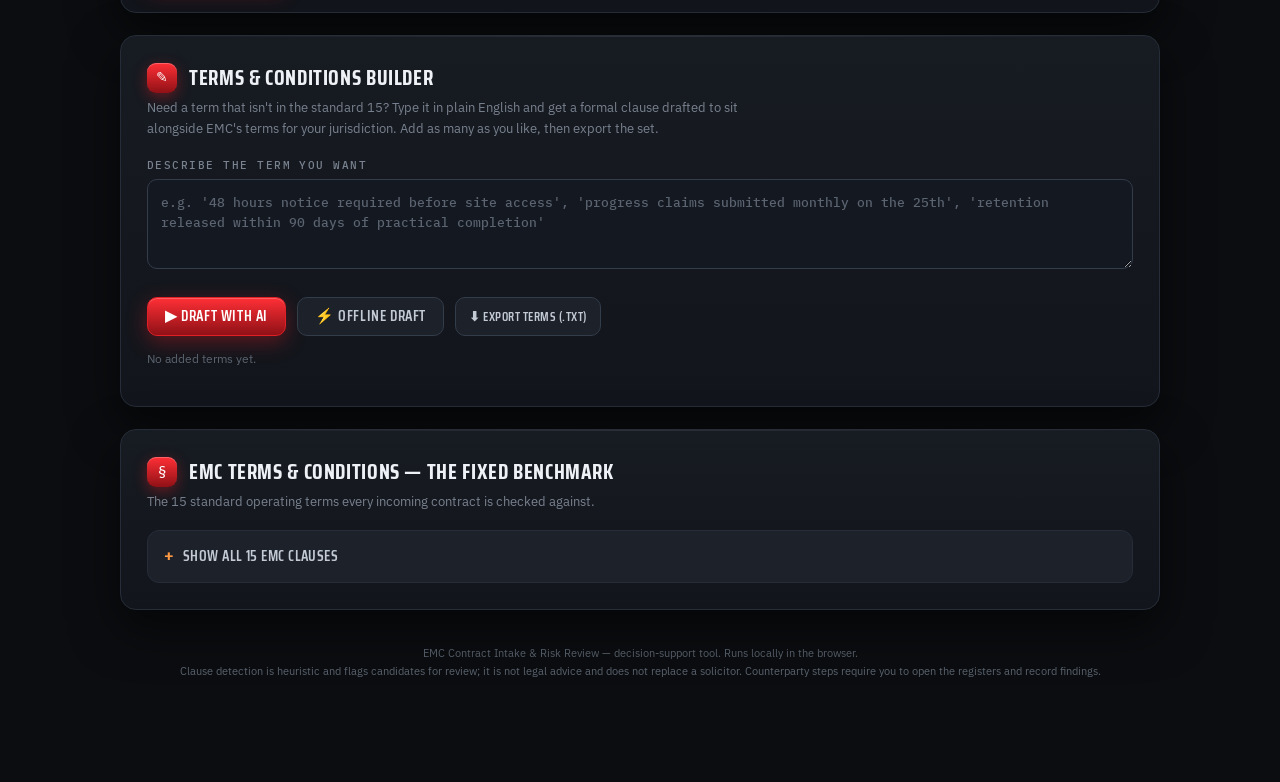
==== commit b32b51b8: "Merge e07245d17dc281b10b3344432c92e3f08526855a into dec10ca941c62d434c2533f2307d4a89c47df2e4" ====
--- a/app.html
+++ b/app.html
@@ -3,7 +3,7 @@
 <head>
 <meta charset="UTF-8">
 <meta name="viewport" content="width=device-width, initial-scale=1.0, viewport-fit=cover">
-<title>Trade Safely — Contract Risk Review</title>
+<title>EMC Contract Intake &amp; Risk Review</title>
 <meta name="description" content="Check incoming contracts against EMC's standard terms — clause risk, counterparty look-up, risk profile and a draft response. NSW, ACT & VIC.">
 <meta name="theme-color" content="#0b0d10">
 <link rel="manifest" href="manifest.webmanifest">
@@ -60,33 +60,6 @@
   .topbar .tn small{display:block;font-family:var(--mono);font-weight:500;font-size:9.5px;letter-spacing:.22em;color:var(--steel-dim);margin-top:-1px}
   .topbar .sp{flex:1}
   .topbar .loc{font-family:var(--mono);font-size:11px;color:var(--steel-dim);letter-spacing:.12em}
-  .brandbtn{margin-left:14px;font-family:var(--mono);font-size:10.5px;letter-spacing:.12em;text-transform:uppercase;color:var(--steel-dim);
-    background:transparent;border:1px solid var(--line2);border-radius:8px;padding:6px 11px;cursor:pointer;transition:.15s;white-space:nowrap}
-  .brandbtn:hover{color:var(--ink);border-color:var(--crimson)}
-
-  /* ---------- make-it-yours modal ---------- */
-  .brandmodal{position:fixed;inset:0;z-index:80;display:flex;align-items:center;justify-content:center;padding:20px}
-  .brandmodal[hidden]{display:none}
-  .bm-scrim{position:absolute;inset:0;background:rgba(4,5,7,.72);backdrop-filter:blur(3px)}
-  .bm-card{position:relative;width:min(560px,100%);max-height:90vh;overflow:auto;background:linear-gradient(180deg,var(--panel2),var(--panel));
-    border:1px solid var(--line2);border-radius:16px;padding:22px;box-shadow:0 24px 70px rgba(0,0,0,.6)}
-  .bm-head{display:flex;align-items:center;justify-content:space-between;margin-bottom:6px}
-  .bm-head h3{font-family:var(--disp);font-weight:700;text-transform:uppercase;letter-spacing:.03em;font-size:22px;margin:0}
-  .bm-x{background:transparent;border:0;color:var(--steel-dim);font-size:18px;cursor:pointer;padding:4px 8px;border-radius:8px}
-  .bm-x:hover{color:var(--ink)}
-  .bm-lead{color:var(--ink2);font-size:13px;line-height:1.55;margin:0 0 16px}
-  .bm-logo{display:flex;align-items:center;gap:16px;margin-bottom:16px}
-  .bm-logo img{width:56px;height:56px;object-fit:cover;border-radius:10px;background:var(--field);border:1px solid var(--line2);flex:0 0 auto}
-  .bm-logo-actions{display:flex;gap:8px;flex-wrap:wrap}
-  .bm-grid{display:grid;grid-template-columns:1fr 1fr;gap:12px}
-  @media(max-width:520px){.bm-grid{grid-template-columns:1fr}}
-  .bm-grid label{display:block;font-family:var(--mono);font-size:10.5px;letter-spacing:.1em;text-transform:uppercase;color:var(--steel-dim);margin-bottom:5px}
-  .bm-grid .opt{text-transform:none;letter-spacing:0;color:var(--dim)}
-  .bm-grid input{width:100%;background:var(--field);border:1px solid var(--line2);border-radius:9px;color:var(--ink);font-family:var(--body);font-size:14px;padding:9px 11px}
-  .bm-grid input:focus{outline:none;border-color:var(--crimson)}
-  .bm-foot{display:flex;align-items:center;gap:10px;margin-top:18px}
-  .bm-foot .sp{flex:1}
-  .btn.ghost{background:transparent}
 
   /* ---------- hero ---------- */
   .hero{position:relative;margin:0 0 30px;min-height:340px;display:flex;align-items:flex-end;overflow:hidden;
@@ -299,178 +272,6 @@
     .flag .body,.flag .action,.verdict .vreason,table.profile td{color:#111}
     .card>h2,.hero h1{color:#000}
   }
-
-  /* =========================================================================
-     BASE PLATFORM — calm layer (Sonos-inspired)
-     Layered last so it retunes the whole app centrally without touching the
-     markup or logic. Near-black ground, flat surfaces, generous air, plain
-     sentence-case labels, one accent used sparingly. The accent tokens stay
-     tenant-driven (set from the uploaded logo), and semantic severity colours
-     stay distinct from the accent.
-     ========================================================================= */
-  :root{
-    --ground:#0a0a0b; --ground-2:#0d0d0f;
-    --panel:#141416; --panel-2:#18181b; --panel-3:#1d1d21;
-    --field:#141416; --field-2:#1a1a1e;
-    --line:rgba(255,255,255,.08); --line-2:rgba(255,255,255,.14);
-    --ink:#f5f5f7; --ink-2:#a1a1a6; --steel:#a1a1a6; --steel-dim:#6e6e73; --dim:#5c5c61;
-    --sans:-apple-system,BlinkMacSystemFont,'Segoe UI',Roboto,'Plex Sans',Helvetica,Arial,sans-serif;
-    --r:16px;
-  }
-  body{background:var(--ground);font-family:var(--sans);line-height:1.5}
-  a{color:var(--ink)}
-  .wrap{max-width:820px;padding:0 22px 90px}          /* single calm column */
-
-  /* --- header: minimal chrome --- */
-  .topbar{background:rgba(10,10,11,.72);backdrop-filter:blur(16px);border-bottom:1px solid var(--line)}
-  .topbar .tb{max-width:820px;gap:12px}
-  .topbar .tn{font-family:var(--sans);font-weight:600;font-size:15px;letter-spacing:-.01em;text-transform:none}
-  .topbar .tn small{font-family:var(--sans);font-size:12px;letter-spacing:0;color:var(--steel-dim);text-transform:none;margin-top:0}
-  .topbar img{border-radius:8px;box-shadow:none}
-  .topbar .loc{font-family:var(--sans);font-size:13px;letter-spacing:0;color:var(--steel-dim)}
-  .brandbtn{font-family:var(--sans);font-size:13px;letter-spacing:0;text-transform:none;border-radius:20px;padding:7px 14px;color:var(--ink-2)}
-  .brandbtn:hover{border-color:var(--line-2);background:var(--panel-2)}
-
-  /* --- hero: keep the brand graphic, quiet the rest --- */
-  #ember{display:none}
-  .hero{min-height:min(52vh,430px);margin:0 0 34px;border-radius:0}
-  .hero .scrim{background:linear-gradient(90deg,rgba(10,10,11,.95),rgba(10,10,11,.58) 54%,rgba(10,10,11,.2))}
-  .hero-inner{max-width:820px;padding:40px 22px 34px}
-  .eyebrow{font-family:var(--sans);font-size:13px;font-weight:600;letter-spacing:0;text-transform:none;color:var(--ink-2)}
-  .eyebrow .spark{box-shadow:none;width:6px;height:6px}
-  .hero h1{font-family:var(--sans);font-weight:700;text-transform:none;letter-spacing:-.028em;line-height:1.06;
-    font-size:clamp(30px,5vw,46px)}
-  .hero .lede{font-size:16px;color:var(--ink-2);margin:14px 0 22px}
-  .chip{font-family:var(--sans);font-size:13px;letter-spacing:0;background:rgba(255,255,255,.05);
-    border-color:var(--line);border-radius:20px;padding:7px 14px;color:var(--ink-2)}
-  .chip b{font-weight:600}
-  .chip.hot{border-color:var(--line-2);color:var(--ink)}
-  .chip.hot::before{box-shadow:none;width:6px;height:6px}
-
-  /* --- cards: flat, roomy, no gradient or hairline --- */
-  .card{background:var(--panel);border:1px solid var(--line);border-radius:20px;padding:32px;box-shadow:none;margin-bottom:20px}
-  .card::before{display:none}
-  .card > h2{font-family:var(--sans);font-weight:700;text-transform:none;letter-spacing:-.02em;font-size:23px;
-    border:0;padding:0;margin:0 0 8px;display:flex;align-items:center;gap:11px}
-  .card > h2 .num{font-family:var(--sans);font-weight:600;font-size:13px;background:var(--panel-3);color:var(--ink-2);
-    border:0;border-radius:9px;width:30px;height:30px;box-shadow:none}
-  .card .sub{color:var(--steel-dim);font-size:15px;margin:0 0 26px;max-width:62ch;line-height:1.55}
-
-  /* --- fields: sentence-case labels, big soft targets --- */
-  label{font-family:var(--sans);font-size:14px;font-weight:500;color:var(--ink-2);letter-spacing:0;
-    text-transform:none;margin:20px 0 8px}
-  input[type=text],select{height:54px;background:var(--field);border:1px solid var(--line);border-radius:14px;
-    font-family:var(--sans);font-size:16px;padding:0 18px}
-  textarea{background:var(--field);border:1px solid var(--line);border-radius:14px;font-family:var(--sans);
-    font-size:15px;line-height:1.6;padding:16px 18px;min-height:150px}
-  input[type=text]:focus,select:focus,textarea:focus{border-color:var(--crimson);
-    box-shadow:0 0 0 4px color-mix(in srgb,var(--crimson) 18%,transparent)}
-  input[type=text]::placeholder,textarea::placeholder{color:var(--steel-dim)}
-  select{background-image:url("data:image/svg+xml,%3Csvg xmlns='http://www.w3.org/2000/svg' width='14' height='14' viewBox='0 0 24 24' fill='none' stroke='%23a1a1a6' stroke-width='2.4'%3E%3Cpath d='M6 9l6 6 6-6'/%3E%3C/svg%3E");
-    background-repeat:no-repeat;background-position:right 17px center;background-size:14px}
-  .row,.row3{gap:16px}
-  @media(max-width:620px){.row,.row3{grid-template-columns:1fr}}
-
-  /* --- buttons: pill primary, quiet secondaries --- */
-  .btn{font-family:var(--sans);font-weight:600;font-size:15px;letter-spacing:-.01em;text-transform:none;
-    border-radius:24px;padding:13px 22px;background:var(--panel-3);border:1px solid var(--line);color:var(--ink)}
-  .btn:hover{border-color:var(--line-2);color:#fff;transform:none;background:var(--field-2)}
-  .btn.primary{background:var(--crimson);border-color:transparent;color:#fff;box-shadow:none;
-    padding:15px 30px;font-size:16px}
-  .btn.primary:hover{filter:brightness(1.1)}
-  .btn.sm{padding:9px 16px;font-size:13.5px}
-  .btn.ghost{background:transparent;border-color:transparent;color:var(--ink-2)}
-  .btn.ghost:hover{background:var(--panel-3);color:var(--ink);border-color:transparent}
-  .actions{gap:12px;margin-top:26px;align-items:center}
-  .filehint,.note,.cp-src,.foot{font-size:13px;line-height:1.6;color:var(--steel-dim)}
-
-  /* --- AI panel + dropzone --- */
-  .ai-panel{background:var(--panel-2);border:1px solid var(--line);border-radius:16px;padding:20px}
-  .ai-head{font-family:var(--sans);font-weight:600;text-transform:none;letter-spacing:-.01em;font-size:15px}
-  .ai-dot{box-shadow:none}
-  #drophint{border-radius:14px;font-family:var(--sans);font-size:15px}
-
-  /* --- verdict: calm, one big number --- */
-  .verdict{border-radius:20px;border:1px solid var(--line);background:var(--panel);padding:26px 28px}
-  .verdict .vbar{width:3px}
-  .verdict .vlabel{font-family:var(--sans);font-size:13px;letter-spacing:0;text-transform:none;color:var(--steel-dim)}
-  .verdict .vlevel{font-family:var(--sans);font-weight:700;text-transform:none;letter-spacing:-.03em;font-size:44px}
-  .verdict .vmeta{font-family:var(--sans);font-size:13.5px;color:var(--steel-dim)}
-  .verdict .vreason{font-size:15px;line-height:1.55;margin-top:12px}
-
-  /* --- stats: quiet tiles --- */
-  .stats{grid-template-columns:repeat(auto-fit,minmax(120px,1fr));gap:12px;margin-top:24px}
-  .stat{background:var(--panel-2);border:1px solid var(--line);border-radius:14px;padding:16px 17px}
-  .stat .n{font-family:var(--sans);font-weight:700;font-size:32px;letter-spacing:-.03em}
-  .stat .l{font-family:var(--sans);font-size:12.5px;letter-spacing:0;text-transform:none;color:var(--steel-dim);margin-top:5px}
-
-  /* --- findings: severity as a soft left rail --- */
-  h3.sec{font-family:var(--sans);font-size:14px;font-weight:600;text-transform:none;letter-spacing:0;
-    color:var(--steel-dim);border:0;padding:0;margin:30px 0 14px}
-  .flag{border:1px solid var(--line);border-radius:16px;padding:18px 20px 18px 22px;margin:12px 0;background:var(--panel-2)}
-  .flag::before{width:3px;border-radius:3px 0 0 3px}
-  .flag .ttl{font-size:16px;font-weight:600;letter-spacing:-.01em}
-  .flag .cls{font-family:var(--sans);font-size:13px;color:var(--steel-dim);margin-top:4px}
-  .flag .body{font-size:14.5px;margin-top:9px;line-height:1.55}
-  .flag .action{font-size:14px;margin-top:13px;padding:14px 16px;background:var(--field);
-    border:1px solid var(--line);border-radius:12px;line-height:1.55}
-  .tag{font-family:var(--sans);font-size:11.5px;font-weight:600;letter-spacing:0;text-transform:none;border-radius:20px;padding:4px 11px}
-
-  /* --- rating + tables + counterparty --- */
-  .rate{border-radius:16px;padding:18px 20px;background:var(--panel-2);border:1px solid var(--line)}
-  .rate .dot{border-radius:14px;width:52px;height:52px}
-  .rate .rt{font-family:var(--sans);font-weight:600;text-transform:none;letter-spacing:-.01em;font-size:17px}
-  .rate .rr{font-size:14px;margin-top:4px;color:var(--steel-dim)}
-  table.profile{font-size:14.5px}
-  table.profile td{padding:13px 4px;border-top:1px solid var(--line)}
-  table.profile td.k{font-family:var(--sans);font-size:14px;font-weight:500;letter-spacing:0;text-transform:none;color:var(--steel-dim)}
-  .cp-badge{font-family:var(--sans);font-size:12.5px;letter-spacing:0;border-radius:20px;padding:5px 12px}
-  .cp-row{border:1px solid var(--line);border-radius:16px;padding:18px;margin:12px 0;background:var(--panel-2)}
-  .cp-row .cp-label{font-family:var(--sans);font-weight:600;text-transform:none;letter-spacing:-.01em;font-size:15.5px}
-  .cp-row textarea{font-family:var(--sans);font-size:14.5px;min-height:48px;border-radius:12px}
-  .cp-adverse li{border-radius:12px;padding:13px 15px;font-size:14px}
-  .cp-adverse li a{font-family:var(--sans);font-size:13.5px}
-  .lookup-links{gap:10px}
-
-  /* --- drafted documents --- */
-  .email-box{font-family:ui-monospace,SFMono-Regular,Menlo,Consolas,monospace;font-size:13.5px;line-height:1.65;
-    background:var(--field);border:1px solid var(--line);border-radius:16px;padding:22px}
-  details.tc{border:1px solid var(--line);border-radius:16px;background:var(--panel-2);margin-top:14px}
-  details.tc>summary{font-family:var(--sans);font-weight:600;font-size:15.5px;padding:16px 20px;letter-spacing:-.01em}
-  details.tc>summary::before{color:var(--steel-dim)}
-  details.tc .tcbody{padding:2px 20px 20px;font-size:14.5px;line-height:1.6}
-  @media(max-width:760px){details.tc .tcbody{columns:1}}
-  .pill{font-family:var(--sans);font-size:13px;border-radius:20px;padding:7px 13px;background:var(--panel-3);border:1px solid var(--line)}
-
-  /* --- make-it-yours modal, matched to the calm base --- */
-  .bm-card{background:var(--panel);border:1px solid var(--line);border-radius:22px;padding:28px;box-shadow:0 30px 80px rgba(0,0,0,.7)}
-  .bm-head h3{font-family:var(--sans);font-weight:700;text-transform:none;letter-spacing:-.02em;font-size:22px}
-  .bm-lead{font-size:14.5px;line-height:1.55;color:var(--ink-2);margin-bottom:22px}
-  .bm-grid{gap:16px}
-  .bm-grid label{font-family:var(--sans);font-size:14px;font-weight:500;letter-spacing:0;text-transform:none;color:var(--ink-2)}
-  .bm-grid input{height:50px;border-radius:13px;font-family:var(--sans);font-size:15.5px;padding:0 16px;border-color:var(--line)}
-  .bm-logo img{border-radius:13px;width:60px;height:60px;border-color:var(--line)}
-  .bm-foot{margin-top:24px}
-
-  @media(max-width:640px){
-    .card{padding:24px 20px}
-    .hero{min-height:auto}
-    .hero-inner{padding:32px 20px 28px}
-    .hero h1{font-size:clamp(27px,7.4vw,34px)}
-    .hero .lede{font-size:15px;max-width:none}
-    .btn{width:100%;justify-content:center}
-    .btn.sm,.cp-row .btn,.lookup-links .btn{width:auto}
-    .actions{flex-direction:column;align-items:stretch}
-    /* header: keep it on one line — name truncates, location drops out */
-    .topbar .tb{gap:10px;padding-right:14px;padding-left:14px}
-    .topbar .tn{font-size:14px;min-width:0;white-space:nowrap;overflow:hidden;text-overflow:ellipsis}
-    .topbar .tn small{white-space:nowrap;overflow:hidden;text-overflow:ellipsis}
-    .topbar .loc{display:none}
-    .brandbtn{margin-left:0;flex:0 0 auto;font-size:12.5px;padding:7px 12px}
-    /* chips read as a compact wrap, not a stack */
-    .hero-chips{gap:8px}
-    .chip{font-size:12.5px;padding:6px 12px}
-  }
 </style>
 
 </head>
@@ -478,59 +279,24 @@
 
 <div class="topbar no-print">
   <div class="tb">
-    <img id="logo" alt="">
-    <div class="tn" id="brandName">Earth Moving Creations<small id="brandTag">Contract Risk Desk</small></div>
+    <img id="logo" alt="EMC">
+    <div class="tn">Earth Moving Creations<small>Contract Risk Desk</small></div>
     <div class="sp"></div>
-    <div class="loc" id="brandLoc">ACT · NSW</div>
-    <button class="brandbtn" id="brandBtn" onclick="openBrand()" title="Make it yours — add your logo &amp; business name">Make it yours</button>
+    <div class="loc">ACT · NSW</div>
   </div>
 </div>
 
-<div class="brandmodal no-print" id="brandModal" hidden>
-  <div class="bm-scrim" onclick="closeBrand()"></div>
-  <div class="bm-card" role="dialog" aria-modal="true" aria-labelledby="bmTitle">
-    <div class="bm-head">
-      <h3 id="bmTitle">Make it yours</h3>
-      <button class="bm-x" onclick="closeBrand()" aria-label="Close">✕</button>
-    </div>
-    <p class="bm-lead">Add your logo and business details. Everything on this page — and the review documents it drafts — switches to your brand. Saved in this browser only; nothing is uploaded.</p>
-    <div class="bm-logo">
-      <img id="bmLogoPrev" alt="">
-      <div class="bm-logo-actions">
-        <button class="btn" type="button" onclick="document.getElementById('bmLogoFile').click()">⬆ Upload logo</button>
-        <input type="file" id="bmLogoFile" accept="image/*" hidden onchange="bmPickLogo(this)">
-        <button class="btn ghost" type="button" id="bmLogoClear" onclick="bmClearLogo()">Remove</button>
-      </div>
-    </div>
-    <div class="bm-grid">
-      <div><label>Business name</label><input type="text" id="bmName" placeholder="e.g. Acme Civil Pty Ltd"></div>
-      <div><label>Short name / initials</label><input type="text" id="bmShort" placeholder="e.g. ACME" maxlength="12"></div>
-      <div><label>Tagline</label><input type="text" id="bmTagIn" placeholder="e.g. Contract Risk Desk"></div>
-      <div><label>What you do</label><input type="text" id="bmTrade" placeholder="e.g. Civil &amp; Earthmoving"></div>
-      <div><label>Location line</label><input type="text" id="bmLocIn" placeholder="e.g. ACT · NSW"></div>
-      <div><label>Reply-to email <span class="opt">(used on drafts)</span></label><input type="text" id="bmEmail" placeholder="e.g. office@acme.com.au"></div>
-    </div>
-    <div class="bm-foot">
-      <button class="btn ghost" type="button" onclick="resetBrand()">Reset to EMC demo</button>
-      <div class="sp"></div>
-      <button class="btn" type="button" onclick="closeBrand()">Cancel</button>
-      <button class="btn primary" type="button" onclick="saveBrand()">Save &amp; apply</button>
-    </div>
-  </div>
-</div>
-
 <div class="hero">
   <video class="media" id="heromedia" autoplay muted loop playsinline poster="assets/hero.jpg"><source src="assets/hero.mp4" type="video/mp4"></video>
-  <img class="media" id="heroBackdrop" alt="" hidden>
   <canvas id="ember"></canvas>
   <div class="scrim"></div>
   <div class="hero-inner">
     <div class="eyebrow"><span class="spark"></span>Contract Intake &amp; Risk Review</div>
     <h1>Every contract,<br>checked against <span class="amp">our terms</span>.</h1>
-    <p class="lede" id="heroLede">Paste or drop any incoming contract, subcontract or purchase order. It is checked clause-by-clause against EMC&#39;s standard Terms &amp; Conditions — then profiled for risk with a ready-to-send response.</p>
+    <p class="lede">Paste or drop any incoming contract, subcontract or purchase order. It is checked clause-by-clause against EMC&#39;s standard Terms &amp; Conditions — then profiled for risk with a ready-to-send response.</p>
     <div class="hero-chips">
       <span class="chip hot">4-step automated review</span>
-      <span class="chip" id="benchChip"><b>15</b>-clause EMC benchmark</span>
+      <span class="chip"><b>15</b>-clause EMC benchmark</span>
       <span class="chip">Security of Payment · <b>NSW &amp; ACT</b></span>
       <span class="chip">Runs <b>in your browser</b></span>
     </div>
@@ -677,6 +443,82 @@
 
   </div>
 
+  <!-- ============ DISPUTES ============ -->
+  <div class="card no-print" id="disputes">
+    <h2><span class="num">⚖</span> Disputes &amp; Payment Recovery</h2>
+    <p class="sub">Short-paid, hit with a back-charge, or had a variation knocked back? Capture the facts and get a firm, ready-to-send response grounded in the security of payment regime for your state. Uses the same AI key as the review above.</p>
+
+    <div class="row3">
+      <div>
+        <label>Dispute type</label>
+        <select id="dType">
+          <option>Non-payment / short payment</option>
+          <option>Variation rejected</option>
+          <option>Back-charge / set-off</option>
+          <option>Defect claim against EMC</option>
+          <option>EOT / delay / liquidated damages</option>
+          <option>Retention not released</option>
+          <option>Termination</option>
+        </select>
+      </div>
+      <div>
+        <label>Jurisdiction</label>
+        <select id="dJuris">
+          <option value="NSW">New South Wales (NSW)</option>
+          <option value="ACT">Australian Capital Territory (ACT)</option>
+          <option value="VIC">Victoria (VIC)</option>
+        </select>
+      </div>
+      <div>
+        <label>Amount in dispute</label>
+        <input type="text" id="dAmount" placeholder="e.g. $42,750">
+      </div>
+    </div>
+    <div class="row">
+      <div>
+        <label>Counterparty</label>
+        <input type="text" id="dCp" placeholder="e.g. Sample Head Contractor Pty Ltd">
+      </div>
+      <div>
+        <label>Contract / project reference</label>
+        <input type="text" id="dRef" placeholder="e.g. SC-2077 / Gungahlin bulk earthworks">
+      </div>
+    </div>
+    <label>What&#39;s happened</label>
+    <textarea id="dFacts" placeholder="Briefly: the claim, what was paid or refused, the dates, and any reasons the other side gave. e.g. 'Progress claim #7 for $42,750 served 3 Feb. No payment schedule received; only $12,000 paid on 20 Feb with no reasons.'" style="min-height:120px"></textarea>
+    <p class="note" id="dDue"></p>
+
+    <div class="actions">
+      <button class="btn primary" id="dAiBtn" onclick="dpDraftAI()">▶ Draft with AI</button>
+      <button class="btn" onclick="dpOffline()">⚡ Offline template</button>
+      <button class="btn ghost" onclick="dpClear()">Clear</button>
+    </div>
+
+    <div id="dResult" style="display:none;margin-top:18px">
+      <h3 class="sec">Draft response &amp; next steps</h3>
+      <div class="actions no-print" style="margin-top:0;margin-bottom:12px">
+        <button class="btn sm primary" onclick="copyText('dOut','Dispute draft copied')">⧉ Copy</button>
+        <button class="btn sm" onclick="dpExport()">⬇ Export (.txt)</button>
+      </div>
+      <div class="email-box" id="dOut"></div>
+      <p class="note">Draft only — heuristic, not legal advice. Check the amounts, dates and statutory deadlines, and have a solicitor review anything contentious before serving.</p>
+    </div>
+  </div>
+
+  <!-- ============ TERMS BUILDER ============ -->
+  <div class="card no-print" id="termsbuilder">
+    <h2><span class="num">✎</span> Terms &amp; Conditions Builder</h2>
+    <p class="sub">Need a term that isn&#39;t in the standard 15? Type it in plain English and get a formal clause drafted to sit alongside EMC&#39;s terms for your jurisdiction. Add as many as you like, then export the set.</p>
+    <label>Describe the term you want</label>
+    <textarea id="tcInput" placeholder="e.g. '48 hours notice required before site access', 'progress claims submitted monthly on the 25th', 'retention released within 90 days of practical completion'" style="min-height:90px"></textarea>
+    <div class="actions">
+      <button class="btn primary" id="tcAiBtn" onclick="tcDraftAI()">▶ Draft with AI</button>
+      <button class="btn" onclick="tcOffline()">⚡ Offline draft</button>
+      <button class="btn sm" onclick="tcExport()">⬇ Export terms (.txt)</button>
+    </div>
+    <div id="tcList" style="margin-top:6px"></div>
+  </div>
+
   <!-- ============ BENCHMARK ============ -->
   <div class="card no-print">
     <h2><span class="num">§</span> EMC Terms &amp; Conditions — the fixed benchmark</h2>
@@ -695,151 +537,7 @@
 <script src="vendor/pdf.worker.min.js"></script>
 <script>
 const LOGO_B64 = "/9j/[base64]/Y/8AAEQgAZACgAwEiAAIRAQMRAv/EAB8AAAEFAQEBAQEBAAAAAAAAAAABAgMEBQYHCAkKC//[base64]/j5+v/EAB8BAAMBAQEBAQEBAQEAAAAAAAABAgMEBQYHCAkKC//[base64]/j5+v/bAEMAAgICAgICAwICAwUDAwMFBgUFBQUGCAYGBgYGCAoICAgICAgKCgoKCgoKCgwMDAwMDA4ODg4ODw8PDw8PDw8PD//bAEMBAgICBAQEBwQEBxALCQsQEBAQEBAQEBAQEBAQEBAQEBAQEBAQEBAQEBAQEBAQEBAQEBAQEBAQEBAQEBAQEBAQEP/bAEMCAgICBAQEBwQEBxALCQsQEBAQEBAQEBAQEBAQEBAQEBAQEBAQEBAQEBAQEBAQEBAQEBAQEBAQEBAQEBAQEBAQEP/dAAQACv/aAAwDAQACEQMRAD8A/EvSdKgsrdG2hpmALMRzk9h6YrfjWo41AGKuRjj0q0rHJcekZJz2q7HH0psS9KvxJzmmIdFF6iryRAjkUqRnFXkjzigCERdOKnSHJx3NOkJhKoqmSVzhUXkk+wqxqelatplxb2/iKyutK85FlTcrRu0T9JFDja6+nY4xkGgCxBpzzfIjxKfRpAv8+Ksz6FqlqvmT2kip13qN6Y9dy5FY8LS29xJaysJXgkaIugOxtp4YZ6Bhzg/SvS/CHii/0d3s7WOFopQz/OuW3gZwCMMMgY61E5NK6R0YWlGc1GUrHnX2c4yvNIYDjOK+pLXx/wCB/EPl2/jDwbp84Eao09qptpvlGNxeIoxY9yS2azte8F/CG/spbjwzqmo2N2VLJbuI7yEnqFLsIZUHbJD4qFXV7M66mVzUXOElJeT/AEdn+B8zNFjtmq7RV7xY6DodoPLm0uC9UgczGUMTnnDhh29FrL1vwDb38Eup+DYpGEOTPYs3mSx4GS0R6uuOccnHIzzjVO55rTW54lJERxVJ4sZrekjBHHSqEkR5PSmIwpIu5qlIlbUiYqhIhFAGPIh71iappdvfwOGUCUAlWA5yP6V0si85qmw5zSauFz//0PxsjXNXY19qrxDHGavxr3rU4y3EmQK0Y4xxiq0KVqQrSAljjHAqeaWCzge4nYKiDJzTkAUFmOABkn0ArhdU1b7dO0cYBt1BUBhkMDwSQfXt6UAdD4d8UQ6brEevXUL3ERRgqpgOu4YUqG9Pet/xh8TtU8VWdkdVZk0zQYXgsoXwWiSSQyuM/wC27Egds8Vwen2bS2sl5JhYYiASTjJPOPqa5C7Nz4i1e30TTG27n3EjoMclj/soOaylVV7HVHDTSTtueo+DLHUtbKQxAG5uC8zb3VFUfeJLMQAAPevTIvDN3a7ZhqVhCV53m6TA/KvnGKw8TDVre00q6lvLe4kKwkqAHCcnIHt6dq9Sg8O30cLIIoGlkz80rtKFz/dBHT8656tSbdoHqZfTwqjfEaP1f5Jfqbt5r2i6bcx6Xb3v9pX0zbY47cZX/vsheO+ccD1r2mHUNP8AAkcMl7DFqGrzQhvIlBMVq7jgyrxvcA5VOg6tz8tfOOladdeGdSbXLyT7XevmG3dV2rCyjO4ZH8PYYrRn1Ka5mae4keWVySWc7mYk5JJPUk8k1mqc5+7LbqdscbQoJ1qcby+z5eet9ex6dd+IbvVrs3V/[base64]/2iOEf36HvWeGquUbyOnN8LClWcKb0svyV/xPCpUGSCKzpRwRit65gkhkaGZSkiEhlIwQR2IrJlUdq6TyzGkTk1RZBWrMhqi4FAH//R/HSMZx2rQiUVTj6VoRDJrQ4zRgXGO9asa4Fa+heEtR1q0N9ay26RByn72ZYzkcnhv51v3Pw78SG2ZdPubDzW4BN5GAvv9a5JY+jF2ckfR4bhLMq0FUpUJOL2dmeU65qMciNYwzBMHEhwev8Adz0+tc/Y6bc3l5DZ2SG4knKhFUcktwB/ntzXrFp8BvGE4GbjTmBbcf8AT4snP4969Isvgp400LQbg6I1jNqV5GRLIL2EeTCAS0aHJJZ/4iMccDOTXNVzOml7rue1l/AGPnL99Skoryd/RHzd491q20ixtPBulTLcPaszzyxHIeeXAbaR1VQNi+vJ6GpdK0bTtG0Zpra6xqN6qw3ZcjbapnLBT1+cY5xjgivRvB/7M/xC8S28HiuAWDxXS+bbrJeRIxJJALIeQFx0NejXX7J/[base64]/hrQoeDJP9oum9fmby15+iV5ysvzV9G+I/gn44u7PS4N1gGsrbynH26H7wdm4554IrzTW/hX4n0HTp9Uv3s/ItgGfy7uOR8ZA4VTk9a5sPjaSvd7s93OeDsxk1KFCXLGK6PotTiopCTz06/StfWtLmsfBlxr+oO1uLxvJs0xgyBTmRueigcHHUkD1rovDWh6TYWq+IvFjldPB/dwqdslywP3Uz0Xsz9B0GWwK9K1r4A/Hv4u3dr4jbwfeaT4TBi8o3skOnkWoxkW6TkNjbnYSnJ+Y5rSriHOSjDbqedhsppYWhKvimuZr3Y+vV+S/F+R8Nra65qUF7rFpazz2mmqjXEyIzR26SNsQyMBhAzEAZIyTXsPwx+M+peFJ/7OvlW706YbJbeX5kZT1Ht9a/[base64]/e1Q/ZqW258cTgjis9uc10GrWFxpeoXOmXg2z2kjxOB03IcHHseo9qwX613p31OZo//S/HqMD61oRetZsZ7VpRkDHNaHGdr4c8SpZLb6FJaSSNPcYWVWAUeZgcg88V6jBlp/JHXJH1xXiFk7R3trInDJKjA/Q5ot/HHiQ3gSGRHlL/L+7AOc8dMV8jmuASqXh11P6I8PeLpPB+zxG0Woqy6JHf8A/C14NLga5udBv4oom2szrtGfqV6V734P8Sx61o9nq0UbQx38LOqsQSBhhyR9K+Z7vx3rHivSL7w/rmqJcxXCoPLWVmJZXBxjJHY1rWCapFZWtpp3jRNLyoWK2eOZhGrEgAFI2Xntz9a45YKLhzL3Xfqz6bB8ZV6WK9lOTqxcb2jGKad7a6/qeyfCX4s28s2ieBf7NljlSGRPtBkXYRCCxIUDPtX1Bp/jq3j1eLR5CFkntmuI+eWEbhHGPYEGvzL+H+tzWfjOa9iPz6RBOi7hwxwUOcfiff8ACvWb7xpqs+oaL4lj2LLppmUhQcNG5XeDz6GqxGEtV5afVXL4a4wnLLHiMZ9mXLta0bxX4XPrb4q2a+L9GgurNfMv9Ob5QOS8UhAZfwOG/Oql1qth4N8LR2YK+Xp8aoxz/rJ5GAPP+05/Kvntvipr9rMfKeNGXOGVTnBHXr3FctrvivV/EP8AZ+nzSL5STx3Lqoxna2EB/HJrBSnUSp9D38VWwWCq1MyS99pR/Gy+92v5I+gNZ1PbI8eeVJBr5h+IXxPsrZ9X8KHTZpLlcRCUFWjJJVh8vU56YqxqnjjWZbmYfaRne3RQO9cgkEN/8SbG8uV8xhdxTyE8BvLTeAex+YA1eX4RTqLmPG4/4wq0MDJ4Z63s9L6NM/TD9lj4deHvBktn49+JEMeq+MJlV4luFWSHTExlY4UIKeaB958fKflTGCT6L+2h+2d4X+Glrp/hLw7Yf294m1OD7RIHkKQWsLHCmVhlmdyDtQduSelfI1h4716WUR2jNk9z0/OvBfjf4N1nxJqcPjARPfvdpFbXUitlLdoxtjLcZCuOA5IUMMHqK+ySUI6H8sOVSvUbk7yY+4/bB1XWrK4Gv6CkdwATCbaRvKZ/[base64]/SuefrWjLtUbBwAOPwrOfrXRGNlY427s//9P8d0ODWjFg4JrLQ1fjY9K0OM2W1tNMsogmmw3UshkxK5k3IVwBjYwXj3BrjrOa4trqK7SMs8ThwCDgkHODivT7b4f3F54ch8Uy6ullb3JnCReXcuxNucNkxRsi5PQsQK0rD4Q+I7yPwzIt+sf/AAlE6QQgyvut3lGYvPA+7vX5lxnIrxquBnKTdz9Ey/inC0aUIKDTSWyW/c42w8QabZiQQeFrJPNJLEG5yS3Xnzc0sN9JfazaTRWYtIkeJEjjDlFVSOAXLN+Zr1uw+Bt9f6jpGnQ+LbQf27cTWdm7fbEEl1AwV4SrRB1PzZDkBCOjZ4q5pfwG13XTpsvhvVxrFrqOqHSRcWv2oxxSoqFpJd0assal8FiOoOOOaynltRrV/mehQ4zwVOXNGm0/JRX5HnU17ZaTBPp+naLCk90u6S7BmMzM5JJxv2e33f1qz4e8QPYBbG60iG/SVwN03nAqHwCB5bqPzzXd+Gvgjrnii38WTaXfLnwdE8txGZZA0yo7qRCB1PyMcHHFdhd/s065o1taan4h12303TZNKTWLm5lmuGS0gkdY0jkSNWd5ndgFSNWP5Go/syqnfm1Opcd4Hl5HSfK91ZWe337HhVwZZZRGPkWKR4m/2Y1JKn8FGPwrZtvEH9m2azf2RDdyXLuQ8nm7kVMBAPLdRwOeR1r2uf8AZy16ZtPWzurXUEu73TrO2e2kkKTRapGZLW5yVB8l9rK24BlZSCM0l/8As36/fWF9rWl6jb30dnpp1QJbSyq09ulxLbHylIUM2YmcDuvTniq/sqSu4v8ArqZLxApT5Y1abaV+z1Xw79l+J8uSG6mdpGjfLEk/Ke9dP/bgTTriZtLhjubWITLcZmD74SMdWKDd0OFr1y7+AE9gZBrXiO30qB5Le2guJZrgrNcXNutyEQRozAIjqXdgEU9TXgviLwPc6clxAmt3Etzbll8lpPOjuPLbEmCOOBlh1BA461nLL5w9651LjHC4m9L2bk3snbez/Hse9aJ4ttNX0iDUtJIaC5GR6qe6n3B4NegaRrtxpH2e6hlZH81dxBxx3HHb1FfJ0UY8C6BYz2GrQRaneTlrux4leJZB+53RngE9WA+YZAqld/EnxzdWt3bWk1rbz2cjk5hAZ1U4JTcSMj0xXoUsdB6Hw+P4YxFJxd1dpO19VdXtbufrnqHxH8Faf4Km1DxNcWmk2ioHkkKpCJGx/dQAyOfQAk1+b/jPxrbeN/FUnlwXFloNk/mW8TR7XuHYZEshJ4Xn5VGSO/PTwXSr3xHqGqv4j8SM+v28I2kTSZEe/[base64]/jpVZ8sopNXvb+bS/wCXp2MybuRWc+cmr0r5BxWc7Gu8+aP/1PxwR/SrsbccmspWParcTGtDjPd/CT634j8Kx+HNP0W+vINPa43TWuo/Y4mN0d22RWUq5HYZ6fWvTtC8UfEDVNTuYIfB0csei3unzLAjpbzW72YHlrJI/[base64]/AGalsPG/hi61TV5H1HTzaajoFnawW17KRbRsjktbyMmHIHU/xVX8Ma14K8KeIdS8XXeoaTZPBprQWkWhM87LPcZjMqJMdzSKpz1A70wOx+F9r8VtI8SeKRoPg6TUrxNTs5b6A3EcYgMUz3DW77vviaOQpkcY5weldP4q134jWtnrUXj3wPIdHhsZhqyLfRpJHDqGotdWksUmHCNE6+Uo2tkA/dyK5iz8b+CLj4v+BPiVb63GEMIh1KS5IgmSW2haFZbiMEhDKMeoz0rifBnjLQ9F8I/Ei2ubmJptUurKe2gZ/nulhvDKwjB+98v6GhoVz3G38Q/F7wvb6p8QIvAUlr4fn0G30yztzOC9hBaqfs92wA3syl3Yt5aZLHBUZzwsPiH4h6V4c8J6FY+H5La5vtP0620q8+0KRcGxu3vBIFGMeYJNjIWBxk5OcVr3PjXwjb/[base64]/mk1OeLynu3aXaF4VyfmH0zXrrR2YhubXywIrkkzIoxv3kbiRx1xWHJ4a06S2TQNHt1jS9uFiRpcSMBK2AXbA+7xz2xmuSrS5W59Ej2sHVVSlHDp6uX4vRP876+Zxv8Aak+n3ugeItGAuJIEkaeKUERTL5vRlBzsI4yepGcdK7Cyt737Z/wk00n2e7vZ5rpUQkiEO3RWPft24A+lJfeAF0vw3c3dlqkdylkqLd20gKS4VwGcKeTGWIIKnHTIFTtoVroui6ULaWUnUrJZ5dz7gJHd1Owc7flA/nXDhvZ1XzW8v1Ppc3pYzBU3QlLlStJJPaStG6avrumr6b9ENuJW5Yc5JOT3P0rMmkyDgbc9s5/Xih3wAi/dHHrVCVm3Hk49K9tI/PJTuQSsOaoM2ankJqkzEGmQf//V/GJCeKtRsT1qqnQVZi71ocZeQ5wCM1ejPf0qhH2q9HQBfjwRyBV2LAxgAVSj6fjVyPtQBcVyfTmrKSNn6VTWrMfU0AWhI2dwAz696eJmx0HPtUA704dKAJvMLYJAOPahpWxTBQ3SmykKXIqq7tuGDjBBBHUEHII+hqw1VX+9UvYd7aov2l/NBLdzsqTNLb3KsJV3A74zkkeoPI965aOUy21vMQA0kETNgYBJXk4rbT7tx/1wm/8ARbVgW3/Hjaf9e8X/AKDXPGKVTTse1KrKWC95395v/wBJK8jHJqkxJPNXJPvH61TPX8a6TwijKxBYehNVHJzmrU33n+pqo1AH/9kAAP/[base64]/////u1hZWiAAAAAAAABKvwAAsTcAAAq5WFlaIAAAAAAAACg4AAARCwAAyLlwYXJhAAAAAAADAAAAAmZmAADypwAADVkAABPQAAAKW3NmMzIAAAAAAAEMQgAABd7///MmAAAHkwAA/ZD///ui///9owAAA9wAAMBu/9sAhAABAQEBAQECAQECAwICAgMEAwMDAwQFBAQEBAQFBgUFBQUFBQYGBgYGBgYGBwcHBwcHCAgICAgJCQkJCQkJCQkJAQEBAQICAgQCAgQJBgUGCQkJCQkJCQkJCQkJCQkJCQkJCQkJCQkJCQkJCQkJCQkJCQkJCQkJCQkJCQkJCQkJCQn/3QAEADz/wAARCAJVA8ADASIAAhEBAxEB/[base64]/[base64]/9oADAMBAAIRAxEAPwD/AD/6KK6Lw34cvPEV55EPyRr99z0A/wAawSOcy9P0291S4FrYRmRz6dvr6V6vpPwwiXD6zKSf7kfT869G0jRrHRbUWtkm31PcmtX27V0Qo9znnV6IwLHwp4fssfZrWPjoWG4/rmugjgSFdsKqn0GKkTGOKk9q2UUtjFyZGFwc08c9O1FOQDkCmSORNtSUU5VzTi7FqBL5QYcUioFqYBgMihKLi5WNUc1OBk4pAopwFIkGGDxTaXjNKBQA/[base64]/DVnYKNgov5jsURGemam2Cp/LpxyBxT07CK4jFL5Q9adg0z5/ao0AqGBR1pRGoHFG7P3akVeOad2Ow3bRt96lMY7U3aw6Ci7KuIoJp3k96AHFPy/pUEDPKo8o9qd89OGaAIGiNQFPUVfIyMVH5IJoNobFdU4pxUY4FWQgFIcL2osZy3KpjUDgVEVFWySetMIHpQFkVtgo2CrWB6UYHpVXJKZj4qPYegFXtgxUe0jtSbHoU/L9Kg8vnFXCCDzURznoKAuV0iHfFOKKBgYqc59KZggdBRcLlSmsuanLYOKjZmIpGiiyHYaNhp+56Mn/[base64]/wAL4mUy6NKVP9yTp+BryfUdMvtJuDa6hGY3Hr0P0r65rM1fR7DXLQ2d/GGXsRwVPsaylRXQ1hW7nyVRXSeJfDd34cvfIl+aJvuP2I/xrm65mraHSj//0P4CbKzmv7uOytxl5CFFfUGhaRbaFp8djbDoPmPqfWvLPhhpaSXM2rS/[base64]/zipAnOB/KsgJY4+KsqATimrEccYqWOIj/APVQA8DAp2DinbDUmAOKd0BDg+lSr6GnAc4FSeXSsA5VxxVyOPA5pqR8VKnpQAz7vUUBkz0pdhzUYj+agCVcKcU857UmwE0/G04NADCpNKBgVISpoyo6Zp2ANqjvSgJUdTKuKNjRQHDFSKFPFKqY605EwcUh8iDaPSk2L6VZAA6UtBkJgelOyPSn+XS7BQBFVge1M2Cn0AFFFL8g65/I0ANAwMUtOwvG3+VNoAKKKKCkugUUUo4p3NeUl2LSbBTgMCpAmRSJ5EVvIjHQUhiA6Vb8ujy/SncORFIqPSmeXVzApu1aLi9mVSnpQI/[base64]/lVvjODTHTHSgCjSEZGKs1Cy7abVhkWwVCVzxVmoW+9SCxBhKjYLTzG3Y00qy96BFQqM1FV3GflqIxEjigCqVBphQ9qt+WBwajKkUFqZVqPZzVnYMcVHgjinYfMVXjxUODV+RcDFV6RmQ7D6UoxtxUxAB4queDigBKKljxRJigDB13RbbXdOewuO/3T/dPYivlu+s59OvJLG5GHibafwr6+2nGa8R+KelrFcwavGP9aPLf6r0/T+VY1o6XN6Muh//R/iR+H9mLXwxA38Uu5z+J4/QCu2rE8PIsGh2cQ7QR/[base64]/dqpFNax/wDH0C+Oy8VrXPiK7eL7PERGgJwF9KCJpG3F4SS2f/ioLuKxQdifnA/3eP51pRN8KNOtknnuLrUWPVUQKB+IavPWnkm5kO761LH5f3E49hQZntun+IfhBDCDJ4fncepncfpXTab4v/Z9ncxaloNzCB3Er4r5t3ADJJpuQTigD7OjH7J2tWyxObmxkbjcznA/8erUH7Mvw28URA+BvEavK/3I2AP/ALNXxbBCWTefwrWgu7yH/VSumPQkfyoA+hNd/Y2+LelkzaSkOoIvUBipwPQBTXiGv/C3x14TRv8AhI9MntjnAJU7ePeu88IfGP4leGUWx03V5jBu5ilIKY7Dpn9a+n/D37Wdy0DaX400eG8QAIZIcDjj+8aT0RpTi29D85XjZOtIvBr9Tmvf2YPiaNmq2Y0+Qj/lop5Pb7gxVS5/Yt+HHiy3Nz4J1fyCR8i70IJ9MAZqVNG6py7H5iooOatcIMV9keK/2I/iz4ahM2jomoA9FX5TjtyxAr578QfC34h+E5fI1/RrmBx6IXA/FMiqujTltocAYkqNo8cCrEY84dNuOzfKR+BxTqYpxsij5THqKTyD6VfCZ6Um3HBoMShJEQajEbdq1Gi5pphOOKCXBvYzvJak8s+1aXkj+7TTGB/[base64]/wAK7vAIrE8RwedoN5EBnMD/APoJpNaFQ0Z//9L+LSwXZYwr6Io/[base64]/l/Oumi8HXtyAbmWGzTuXYf0zQByR4Xd2qh/aen9C/t0q94l8Fx6wBb2viSytlU4AAlyfrhK8r1L9mH4oatAf+EM1C31Nz0WGTafykK0Adw95FIcx8imfaPcV81a7oHxo+F12sXia2u7eNeP36Ao3sGUY/Wup0D4oWV4Rb6mvkyDrnpQB7wsuCKuxyN5ilMj5hWDY3kV5AtzCQyHoRV2QEpx9BigDoLiWVZHtpfvep9DSxRRyDYThu2KyZ5iypI3JK4/KrsKN97PT/AAoA1IJJOVYFccYq9vNU0YSEOeuMVo6fLa/aVScBv9k//WoAYHJYBRzUFraxa5qgsjcNDZxMNzR8FzxkAjHQfyq1rNxZaapt4fmv7o7baEDsf489MLx3rQ0O1GmQJbvtBxzjsayrRvGx6uCxMaM4za2P0O+Hn7LvhP4k6DFJ8IfFdvdXybRJY6mwgl3noqZZi35VP4j/AGaPjV8OH8/UtPvNM8sfLNblkjJ9mGK+T/CPi/UvDbpJZSFQrZG07cH6iv0F+AX7XOteGNdi0vXtUkbRpYyjpdqsqBzz3BbHFfJYupWobH9WZFhOHs3w95RUJHmml/Fv45eEZIrVr77d9n6xXSbztHQbjn0r2bSf2o/t1sbTx7oOQRgtCeD/ANswuK6+4/bX+CHjTUm8P/EnwZGrpIQb+xwqyJ2IDOOPwFbA8Efss/FxHh+G3idbK5kG7yLsMuz/AGQQn9a1w2c/zo8fPvBbDTjz4CaZ3Hww/Yk8F/tmaNeeL/hXoCTWtq5inuABCscuB8h2g4IyK8e+KH/BF74r+HbSS/0K2uLYjJG7dIh+mccV9N/s6/8ADWn7F97e3/7OWq2epaLqjGS8styPFIyjrg/MOAOmK+0Yf+Cq3xF8H/DnUrDxZ8NHk8W3cm6K9bcbZM5x8pk+mPlr245nTsfk+a+G2a0Pd9nf0P5jPG/7FP7QPgm4ktp9INz5Rwdmc8e2K+d9U8Ja14fnNtrlrLbSp95WQ4H41/V94C/4KpfDDxaBpnx68Bx2srHLT24H9X6fhX1Fp1v/AMEy/wBorTI7qx1ez0i5m4aC5iIPPqdhH5GtI4+D2Pi62Q4qk7TgfxAz/Z0wIm3VFX9kfxd/4IS/B/4p2zat8GNbsWkkGVW2lB7Z6GvyB+N3/BFD9oj4aX/laG32xOnKnj2yFArsjJNXRyTg46SPxZBHSmv0r6Y+JH7H/wAfvhZcvD4h0C5KIceZGmV6e3P6V873el6lYt5d9bSwkdd6FcfmKoh7FKiovOj6AipgMru7UHPOBnScZxVA9a0pFwaz9uWxQZ8gyiur8NeCPE/i6X7L4dsZrqViFXYAE/EtgV9ReDv2RJ8JdfEjVPsp6m2sxlx7MXXb+RrVSE4WPjKqbTW6felQe2a/Wfw98AvhHZrHHbaDHqir/HeTqrH/AL9yKP0r6F034WeBtOtYy3gSwEGB8wLyD6fK5qJbkn4FGeDICOrfQ09WVulfvXqngr4CajcR2fiHwNpYCkAqTcRsB+DrXHeK/wBlL9krxum22h1LwnIx2xyWRjki+pEnmNj8KtyVgPxCcYapBwMV+kvxS/4Jv/FXw9pUviX4PTWvjrSFGWeyPl3UKD/npHN5W7/gCmvzq1bSdW0DUn0jW7WSzuYjteKZSjqR6g1lsBTTrQ/Wn7CjYPpTH60AQeXTSNtThT6U8xqetAFOipjHioiCKAGFQajKkVNRQBnlciowvarLZ24qPGBQBUdKhq+RkVVdAOlNMCs+OlR05vvUwnApARv1plI4Y0YOKAK5AIqJoqsFSvNL9/igCpSEAinsu04ptAFeoZVyKsuMGoyMjFAFCinFTngVG2QOK05wGMMdKg2c1KST1pKhsdiAjtTdoFOPWkpCEIyMVWPytVqqznGaAKbjnrVZVqxtPemyrjG2gAooooAhkTjiqtXzwKz5cqeKadgGv0qEdaf8zU9Fx1pAPqteoHsJ09YnH6Vb3EDAqCcZt5F9VI/Sr6DR/9P+MRECgD0GKfRRXQeOSRjJ4q0o2ioY/[base64]/wrOl1uGyXcF3sO3Subv8AVZZ2yBgDtWQ9wZeWGaAOruPFuuXS4EuyPsq8YrGkllmbdKdxrMDtU8BycGgCxtIqzZXclhOLi23K/Tch2mrVpbW9w4Sd9idz/hVd4Y0lZYSSoPBPpQB9H+Ev2jfENjar4W+J9tH428NsAr2WoDfLEPW3lfd5bD2U1zv7Rv7HHg3/AIQKP9oL4DTf2l4P1BhHcQswa70qfj91cAciP5sI5ChsHA4rxQBlXCnFfW37H/xttPhN8Sv7F8Zr9s8G+JU/s7XLJwGU28/7szAHo0KszAgjmnygfmR4U8S6r4A106D4nJksZsBTj7uehX0GK+mIp0lwYzkHBGK9P/bV/Zml+E/xM1bwTcIrwbUvNKmTpJaTossGD6qjKD7ivl74caxJdaYNLuj+/tvlbPWkB6qfRa0baUByi9KzCuRViJljUzMcKilnPYBRQBswkBsCrquKyraeyu7CK+sZfNWTOCOmBViJjnFAG351zNPEzumyFdqKF5GevzZ6HHpWvC4Lj3rmFcqa2bNJpkLoPlHf0qZbGsZLqaF54hFi0NhaQtc3UxwIkOMDjljjgfhWtYajp+lToPGmrCOd2/dQQuFz/s453V4lqOh+NbK9uLbRb6KFbtiXumyXCnoijaR8tbngPwLpnha6+23kraheMdxmm+Yj6A8D8BXm4qhzI+my7MfZNJOx9c6zoVnHbw3caGaxmH7tw/Kt3zx16cVyb+bpFys2nXEhK9CTytegeEZT4g0G/wBKJ3bE85P9nYMkD8BXl13MA+DXlwwUW7NH6Bj84xOCjCvQqPlkj1zwT8WviL8PtRi1Pw7rV9a+V3Quyc8c4wK+yvCP/BRz4uRuumeO4tP8SWS/J5csI8zb+Jbn8K/N61vTs8pm4Panzr548vOF/wBng4+ororZZCUdND6HJfGTHUEvaWkj9YW+PP7JHj6N18UeHbrRLxukkI2Rhj7bBwK6XS/gj8J/iTHGPhd4xsDOF/1E+wMPxL/0r8eUspQqxWlw8X/jw/8AHs1pn7dYTpLDLJDICAJLZin54xXlSwU6fws+6w/H2T49OOLopM/cb4X/AA9/ab+BYu/E2j61e2wt/mt2sZmkRyMdQhHHtX014S/4K0ftefDS1jtPiTY2/iWwP8N9CRIc9izZx+Vfh34K+N3xz8HWHneH/EMl3GrA/Z5GycY6YIxX2F4G/bC8ceMvDjeBfiX4WtNTs7rGZjiOQZ9Cu3n8a0WbVKS1Rri/D7Jc09zC1FE/bPwX/wAFbP2P/iaP7J+OvgmXSJxFgzQASIGJHQCMDGK7nVP2av8Aglv+1pDI/hDX9Pt5LpgQtx5UcmT0GCQa/Fub4T/s/wDijT1vm0vV9GJXDSRmGVF9ODIxx+FebX/7M2kp5kfww8bxrMfmEM3mwzZ7DKpt/I1ceK6ezR8fm30e8fS1w75kfqB8Xf8Ag3T8K668mq/CO6glj25j+zOuD+CmvyX+NH/BF39pr4VQzXNpaG9jQn5RGQQB0+bnNeieHfiF/wAFAv2bmS+8Ga3qMkEHz5Sb7QmBx0YtxivsH4df8F0/2mfAuzQvjV4esdfto1Ck3KbHOP8AdC110+IqctkflmfcAY/Axc61JpI/nM+IH7OHxe+HjmPxLodxDjPIRiBj8K4LwV8O5vEly93rLCx0625mlk+UkD+GMHG5vYV/Xa3/AAV2/Y/+NHgLXrjxT8Lmj1OzizDtVPs007DIj3GTd6jp2r+dTx3q1v408X3/AIqNnFZx3MxeG1iGI4V7KAOD+Ne1Sr8yufD+y8jjLD47voWiL4J+C3hyTy0O0XF4PLUsvG8oy8/nXJ6jpHxu8XXj33ifxNJAg6QWAaFcY6YDGvTrK3e2UXVzhIU74AxWjoepWl3qMkIIUMpAPqcVpzmdSnofK2q/CrV5Jt/9uX+Bz/r2r1n4VX3xz8OXVzbeG/G2p2kcMfmLG0zuhYcDIyO1aOpYtppLSX/WRnaRXa/DqJIrPUr+UYVYtmffIp85z+zOc0T9p/49aXqgs/ino1n4wtt26edE8q4MY6gyHec4r3PwH8f/AIb/ABD1trbwzqH9k3ufLTS9WOzA9EmfaH9sKK8Hs7dNSD2G3Zlcs3QmuV8TfDLw7r1j5IjEUqj5ZF4ce4Ycj860Mz9KvDHjjxj4V1YalZiXRr6LpIjmFsD+6ccg9sVo/Ebw98Ev2r9LNj8cLFNP8Tgf6L4lslCTBhwgukA3TqB/tr0r81fAXxm8VfB27i8L/Fjztf8ACZwkUq4N1Zk8Bgx271Xgncx4FfX91fW4t7bWNGuU1HRr9d1reRfdYf3W6YZehGOo44oA/O/4/wD7NvxJ+AXiGGz8WwLNp15n7DqdsfMsrpB/zzmX5N2BygJIr57dDGdpr95PDHjbT7rw7cfDbx9ZLrnhjURtlspeWjP/[base64]/yKNgHWgBlNYZUinUV0Af/[base64]/PQVxOrapBfS/wChrtiiOE9Tjuf6e1M8Q+IorkHTdO/1fV3/AL57D6DtXKpJjkUAaDDeaasJLBEUkk4AH9K6Hwp4Z1rxlq8OiaDF5k0pAPoo9W9AK/Qf4WfC3wB8KLhZbi2HiXWdpMxf/URHjhfp9KAPgiy+GfxB1FBJp+g6hOpGQY7aRhj8F9KwZdLv9Ov207ULeSC4TrFIpVx/wE81+/fwu/abs/BOqo3jDwLHLpwIDNaStvRO7BMqpwOcV/RZo3/BOb9h3/gpp+ynB4v+HUttBqM8Yis9YtYUiurW724MdxHHhXCsMHcW6UFRWp/nruGjbDDGO1WFbI4r7B/ag/Zs8U/s/fFnxL8IvHFt9k1rw5dm2uFxw42qyyDp8pVh+NfILx+U23GMcUkz1cxymdBRm9mMqVIVb5yOR0qKp4n28Vo5nktWPvH9ofxRdfFL9mf4dfE3U5DNqHhtpNEvX6l0dpJIt3ptRVAz2FflV4Z/0b4jzxxjCTBiB6YBr7pk8RbP2TPE3h6XlRfRXKezLHt4/A18F6Lexx+N7e+wSkoZRj3FQPkZ9BxACvPvHuo319d6f4D0Y4mvpA8+P+eC8np7AivQIzgit6zks7WQ3z2SG5Mfli4/iCDsPzoJMuO0j09xZWwAgjUIgHooxW1b2vnLlFJI/AVleRcFPtKjcndh2q3DeNs8tG2igDTCWqRnzh5hPy4HAH+NXVlJQIScDgCsBZTv2jpVyOUihrSwJo1C5BxV+2cdKxg+WFaFu2OKhUjbm1R798GdTFt4qgsH5W7SSEgerrtHH41w2tWkum63d2MvWKeRfyY4qHwPqjaV4ksdQjODBPE34Bhmu7+MGmf2V47u1UcXAS4H/bZQ/wDWuKUFGqfpb/2jJE/5JW+R58kmDWilyOgNc8Hz7U5nI6V1uKsfBKUuh0gu8cVo2bGeQKK5BGbdWxaTeWQOct8qhepPYVwVqfY9jLqs+dHren/2Xbaa97fFt7t5cSjoTjPPtirK+KLsRizmw8SfdRuQvpgdq8yn8Q/2heQ6VZL/AKLZrgN6secn88Vqfad7ZNc/1byPpKmezo/w3ZnrHhv4meKfCd0Lnw9fT2Tf9MG217In7UnxEv2SDxM1vq0K9ruMyH+Yr5KSYGn+ePSsZ5bTfQ+iyrxUzOivdqP7z750b9qXQfDsB/sqO90d5V+ZtOlEcYb/AK5hCce2a4j4jfHPSPieqeHYYRf3E5A+1ywlZoQOdzOev5Cvj6R2ZUSH55XbasY+8T7V3mnImjRPAGEl5PzcOBwp/uD6VjDKoxldH0ub+NOOxOFlhqkU7qx3+palptvbLoXhsMlhEVLq3/LSZBhn6Dqc49Aa591M0RcNs21Xs1Vhg1otASpjXpXs88YJXPxunl9apqo3IbzUTc6OtgBw3qOeK5qGCW1kWRCV2kHj2rqbXSrm4kPy/Ko+92FdFaeAPEWosF06zknJ/uKayljKeyZ6FDg/G1/gps8x1pPteoPftwZRnj1rtbS7tbDwwNOsuGl5k966TVPhL4/sdPe/u9IuI4Y1yWIGAPzry0yskYAP4fTitaVaLWh5uccI4rCx56sbGtbabqMUy34KyKfl2jqB9K2n+Q7SK5i0vZEOFbH0q6BMX2y/I/8Adau3mR8zRwNSp/DVyLxDpseq6Y9q44NeNeAPiJrPwA1ibR9QjkvfCF/Jv1GxU5aMtz59twdsi5P8J6mvcFLZ2P2rlvEPhu11iIo/yt/exnFM5Ho7H1na39nYWlhqWj3AvdJ1FBNZXqDh0/ut/ddccg847V754H+KegeF4rzTvGlomueHdZVY9a0mfmK7twMHAPAkCkhTzjPSvzd+CWuWPw41eX4R+OL1h4Y8Qv8A6Hcv/wAw+9P3dg7JIQqY6DOQK+jNRsbnRdVfQb4kz2WImJ/i28Bl/wBk9QfSmBzf7WH/AAT6k8EaIPjN+zxM+v8AhG8zO9sBm4sQf4Co5YL7KAB9K/LkAscL2B/Sv6IP2cfjLf8AhXX4vCWsXA/sjUP3UqyAMgyOODxycCuQ/a9/4Jx6J48tdQ+L/wCznbmDW4973mi/[base64]/[base64]/X6CvB7h5ppmlnfez8k/59KDMtRzIOW4qVLmLzVjIPrWZWtpQ8y5jhI+Xev86AP0g+DPhm28B/DG01NIgmra4vmOx5K25A2gen8Qr0i0IRQNoBHfvXR+I9MEdrozWkf7qKwjX5RgDrxxXCahqVvpvlyTnqwCj1PYUAdRO5lt/stsP3wOT9K/oL/wCCAvxx1L4XfGLxN8Itau0h8PaxYf2iQfuRzQDG4dgf3hzX4CWVokTC93hmmXoP4favVPB/xj8R/BfT7/UvCj+TqGowNaxsOGCv1I+mBxQhpdj6r/4L73vgfxF+3NaeK/A0qSw6voAlu3T/AJaTLPIm4/8AAVA/Cv5y9YWOO+kCjjNewfGr9o7Xfi38Wbi41S5eU6baCyTd0+/5hIP/AAIjFeH3ErXM5kbnNQo2Z9xmWKhLLoU38S/IrU7hT8tQuSOR0qW3Xz22irPjHuiz448Ty6V8HLzSkP8Ax9zKPyFfNnhC4N54gtQesak/p/8AWrc+LPiMTeV4bibCRcn61gfDS3abU5b0cCIBR+ORQbr4T6QhvpCAu3H/ANatSS8YAMGOR0FYVscxn0FakMQlic9DHyPyoOI37S8KDcjBCe38NWz9lujmNfKmA/4C30rnIZEKDcKtiVlYDHFA+S5pMrxyBZ12fSpiNvSonlaTGenarka7l+lNStqCpdgD4bAq/FLtNUPLbdmrEZIOOlP2yL9mzctrhoZFmi4K/[base64]/M7YAPEand+lQ+HrY6xbPql9dJpVpszAZlImcno4XgoB6EVg6UzavLe+JZbdH/fiO3DqCFUIuSvHHetmcfaV3XSiTAwC3PFc8qh6dGcabSZV2+DNCumca29yF6xxWs388EVe0nxR4d1aZobGaRGBICzxPHnHQDcBmqNpLZvuaz25XglMdavM0M+PtCKxU5BI6fSt4/CceLleTN1ZjTvObsKzo5h3rpNI0v7RINauhm0T5UA/jf8AD+7xRN6GFKLeiOh8PW40111G4jP2ibmHP/LMDjP1Pb2rpliVkARQOcmseOVXk3Ft3b8Owr0bw1pZ+1W8l6jNDIdoIHGT0H515eNxyox5mfo3C3BlXMsRClGOn5G14M8Hav4ov4tJ0e3e5nl+6kaljx9K+v8ATP2X9O0ZvK+IWoeRc4DfZbUhnX/eddyr6YOMV+nv7NvwN8GfBf4ADxj4k8rT/EGuIzC6uVC/ZYedhQn1Ug9q+GfiP8ef2M/hFdTma7vvF2qk4kcOYYmb/eSRiR26V8PmOZ1qrShsf2FwJwPkWApv67G7jp62ONk0zwT4Ii8yCKyjCjGJx5swA75QgfpXyx43/a8vfD3itND07V7kaVjbmLESofT5l6VyXxl/a+1H4sTx6Z4I8P2OgaegKK21ZJdvQEyMgbt618Z3Xg+3vr6W61y6N1vbdt/h/Lp2rvy7CTesmeFx/wCIuBwi9hl9NKx9JfE39rnwnc6O2m2MLXd1Onls0h8zBxg42Y/CvBbv4yw3ltAv2eUpGmEAibj17UlroegWfFvaw5HfYv8AhW1GIQNuwADoMV9dhMNZH8r8UcbVcenGqkcifitZH5ZreYL3/dP/AIV6b4P+NXgWaH7BrspltohkQTKUdD/eQkAD8qpQRW38SKR9BVh9K8OTMHnsYHPcmNc/niuyVFM+RyrPHhJXikel3V1o6qtxplzDeW8oykkLA7R6MM9R+FY8t3bbfkkDfQV5nfeCPCmp4/s4S6Yy9Ps8jBc+6jaDXYz28bafbIv3oAqlgMbsDGTW9CNlY8ziLF0cRXdajGyZyfjawtNY0pobpAVXofQ9iPpX0t8KvHd38SPh2P7VZG1nwksdnNkfPPaAYgf6RImG+vavBLuAXFu0DdCKyfhP4mh+HPxYtNd1LP8AZtyPsOoD/p3lIDMB6qF/CtzwEj7Agc3wV7ZgCCCuegI5H5Yr9WfhN8VL+X4dab8QWkeWS0b+zrtl6JKmFRsej84r8u9O8JXUOpSWlw4ijt3wMc792HX0/hIr9Ff2M9PsvEnibW/ghqnyW3i+xeO3wOEvIlIgK+h3P2rnOtYc8b/bk/ZH8IftI+D7j41/DS3gsfGdjH5l7FGuBfooxnHaQDHPovSv50Li2ltZnhuo2jdPlZXBVlYdVZTyD7V/TH4C+I+oeEPEl54T8Rfu7jTrh7Vt3G7yzjB+oFfmp/wUR+BllpXiw/[base64]/1v4z6KKeqFq727HjihdozUwXNI33KmToKwK5mN8o08RsKm3LTdwpskVQRVhBjmq/R6sr92kBOnTFPqJOtS0AIDkc1NGwQZqMDPFWVTigB6Te1WkYelRIu47RVvYVGBQA/rT8cACmpwalA5zQVzMSM4NXAM8VAiirMfrQNyHqu2plTuajHpViggcmOmKHwg4qWEd6WcZGKtRAZESRmrSJzzUEK5wKvY+YGqlBJAKUANTKgxSMpPIqeIfLg1kUpWIVUA0/FNA+erAUCgTAIKtqnHFQKOauL92gQ0R84qZYttOQd6kq4IBqRjPNWWUdqYg5+lTED+GoGnYjWEnrxTrueKzs3u5eEiGTVq1iS4l8gDnv7D1/CvJfG/iBr2ddPsxi3h43Djf7n2oG5HP6/rc+tX7Xcp+XoidlUdK5+iigkKs2k5tp0lH8JB/Kq1FAH7BfB7x9o/xV8PReFhOlvrFuPOsPOcKs8TDDQbjhQyhSRkjJIFGv6XNpV55V3buskTco8bDaw47jn6jg9q/H7TfHl74TvDG/761yH2q22SNx0aNwMqRx0xXsMX7XvijWNPW0ufE00gUbd10vmzKF4C+azbuB0qJuyLp03J8qPvzXtWi8MWEmp65OluG5RBy7ewUc/[base64]/fH9KVSy2OaOp434p1mXUtVluh95yQK9/wDh3p4stDj3D52wTXzfoNm+q6ihblUOa+rfDx22yoowB6VjCbuac2h6JbH5M1opkRbE4z1+lZcH+rFakXTFakU4IvQxYxxWgUDYGKdbQiTAUVvwaU7Y4rnqYiMdGfQZdkVbE/wY3MVYmrVgjIFbUekv6VbGluO1Yyx0LHpf6mY5P4PwMZYQeoqle3MenkJH+9n6rGO/1PQV139n7h5EbgSScL/s+59hSNp2m2AFkJFDgbZHwCZCecA9hWP16mdNLgrGv7B5nefb7tQs5E1wT+7t4v8AVqf9rvx9a6Pw34cTwxeQatqTiW+lcB3bsp/hX0xgV1mm3HhzQw76bEGuG4Ymp5dD8U+NLbyrK0aVpmBTyVyRt44xXJUzWmup9NlnhxmdX+FRZszMG4ziuU1uCO+jhi8xAsFzHKckdFzX054e/Y4/aW8bWYvrXw9cWFiMB7m6Voocf9dCMAV1Tfst/s+/C9BefG7xV/bFyp3Np2isJ1OP4GmVgV/75rBZtTk7QPpF4NZnBe0xVqcfNnyj4H0Txbqqx+HfB1nLqd2z5ZY1+Rfdm6KB7kV6pq/wntPC1pv+KGrrc3pPOm2LKQn++43Lj1AavUfFn7SlnZaLL4X+Emjw+F9JI2N9nP8ApcyYx89wFVyK+UbnX3uHaZFAHU5PP4nvQ+eXocea08qy+Ps6Pvztv0Oh+x6PaAxaLbraw9kX/wCvVK7lFogllO1O5OABXjHjL43eH/C6ra2pF1csOFToPxH+FeFaXqXxJ+O/iZPDguniiVg7JD8qpCT3IxnAr0oVGlY/LatKVR3aPtfQJ7bxbez2OnTA29sAZZh93t8oPrX1Jf6JbWfhTQNV05dsF1GyKu04BRRn8cGvEvB/h7R9B0m08K6RCqQW33uBl37s3qa/VvwN+zx4s+Kf7KugeJfAmnS6rf2Ov3ltJBECWWKRYEU4APyrzn0FcGOzBwVkfpXAXAX9oe9I+EvDvgy91nXItK06Np7iUgLAiFmOfQAV+rmleD/gv+yn8ObHX/2gDBqGvWxFzZ6GjAlXGCrzEccY6ZHTpXm3jXxL4N/YH8Gyahphg1fx/cpiW5kVWi04NztTOf3g4HbHNfjf4i8S+MvjR4wuPHPxGuZ3guW80eazGSTnPfotfM1qlSu7M/pH6tguH8H7m/8AWx9k/tD/ALb/AMZv2jNWuk0z/RtHGEXqkUaKMBVHUgDjj0r4i0zSLSwdn1VjeSk53v2+grob7xEzwJp8Q8q3i4jReBt7Zx7VzdzeCRt2K9DA5Ot5H4hxPx/XxKtF8sTomuY5B8gx2AqETbgQOtYMU+eKetwbZy45zX0mHwUUfk2Z54563Ogjc5xT7e4SWRlU/[base64]/AIjsEzfT25iuS3/PaNmH/osLX1/8MvB2veAvEun+NMbJdNvIblNoxxE2evoa/Mz9g7xJPL4f8U+HZLsW76NqK3cMY4PlPFGhGO3JNfuX8Orm48WaElrqsUf2V0CxvG2WZWHOeOPauCVVp2OiVTlVz4z/AOCmHw9vPhJ+1Nd+KtH+Sy8W2dtqkQGAvMUaPjt98GvnPSNa0L4neDLvwF4wVZ4bqIqobs+PkI9welfq/wD8FU/Adx4w+Enwp8dsgYrayabI2OfleZ1H5KK/BuP7ZoN60IJRlPbjGK4a2YxhNQkfoeF4OrYnLo46hG6Pgn4t/BXVvAV7cXmks+oWcchWTaMmHHQEdxgdRXh6beqnIr9c7yeC9mN9IgZZQI5kI+VuO4r5Q+L/AOzzPFG3ib4fw+ah+e4t0/gH95QO35YxXtU5xa90/P5RcXZnx/[base64]/hqFgT0qcDb1pGHcUAQOm4YFRqTHwwqYE9MUNjFAH//X/jPpyfeptSqo4NdczzIEgGeBVhV7elRJVnHy8VApjfLbtTxEaeDipx0oMyNY+OaPLqQAkdKepxxigCBQVNWl+7TX7AVIq/w0AWQM8CpPLFMAdasAgDpTSAj8urMecU0SAcYqSJT0p2sBdVdtOjXIxRUkfSpAk247VJGuBT8CloAcg5qamIO9SAZ4oAlQYXFPHpSVIqHrWwEoj2jNSIMClU5FPx3okwJj0qdPu1AelTp92sQGqpB5qSin7DQAsfSrQ6Ckjj4xU/l0AOUYWnUUVpFWAlXqanjBLYXrVYMAcngVj+IfEUfh2z85MGWUYjB64PG7HpUMbMzxtr7WGmHTrJgJZDh3HVR6D614rrmoRabpL6vqOfIh498+gq9YW8+t3ktxezFIoUaa5lPRFHc/0FfNHxH8Y3Pi7WU0jTMixt22QJ6/7RHv/KkOMbkulzax4x8Uf2jFOyRxtuHoqjovFfR0ZDoBxn2rifDfhu38MabHZtj7Qygyn3Pb8K62NwooEzRqFzzx2p2/[base64]/Ksi3kQoAK3bGaKG4SSVQyqQSp6EDtWGIn7nunq4ChB1YqeiP0M/Zf/Ym8d/tFWv8Abs0ieHvDlvlZ9UvCEiHrsH3m6Hop6V9mv8DP2I/g/iw1W71DxpdEYaaDZFEMem8RHGRXwzY/tiX134Ss/Cfix5bjTNNjCWWmWrGG1TjGXUAq3T0FfN/i/wCLfibxjqJ1C7maNRwkaHCIvYAV8dPA16j96Vkf1nlvFmRZRhY/VEpyP1yXWf2F41Cv8PbqQj+I3C8/lNUi61+wiw+f4e3Qx/08L/8AHq/FceJ9XfC+c351pWuvagfneZsD3rN5S7bmUvGelHVUV9x+xL+IP+Cflu/2keAJ2lj5VXn4P/fMtCfF39hbQ7x760+FYu8AELJO3X2/f1+OP9vSR5zL+tQt4pTad0oH1NR/ZNupg/Gycl+5oxXyP2qm/bQ/Zz0KJJPBHwb0hJE/5+3lbp0+7PXA+Kf+CjnxImgWPwP4f0XwxGgI22MAY4PvLvr8eZvGujxHDXQz6VzWpfFuz05dtnGZz+Qq45fBHn4rxVzGsrU3yryPuvxx+0v8X/iLAH8V65d3zD7qqViVfYrEFFfM+t+L3gDSarcLHjrls9a+bG+JXjjWUdPDlu0aS8NjnP06YrntU+GXjy40xvEviaJrS0C7t918m72Xd1/Cu3DxpU5WPj8bWzXMYe1bk4/gd54o+PWg6EzQ6PE17KDjIxj+lfNfif4ueLfElyxeQwR9kWuRvLi1MhFouFHHFZDxq7Dpiva0Pgqy1Og0a21PWtRS1twZ5pDhVzya/Uv4SeALX4c+CIpUi/0+7USXDH7yE9V+g9q+XP2bfAMMCy+ONYiw6nbaAjg8D5vp1Fffvhbw34h8caxBFBulLHlVHGePlxXLXrKKuz1Mjyavjq8aFCN3+h638KPAV94u12y07SYHuJ7qQLGEGTk8dK/TL4//ALTGs/sPfC+y+Bfw6vfs/iRY/O1S4iCuweXC+SBgjcNpzgZ5roGfwF/wTf8AgXH8Q/GTQH4g6vbZ021cD/Q0f/loV6hiOnTrX4k6j4t1jxp4kufjD49kN5d6hKZrKOU7mYtz58meueMD2618Pip1q1XQ/rrL62AyHLXTqWf6v/gFrx5rfijxreDxv8WruSe8u1MkNl2UHnzJMdz2Ge/SvNp9bkkUQx/KijAA9Km8SeIZb3zJ9SYy3MpznPQen0rgfthPHSvrsDgUoLQ/mri3iytiqspz26LyNm8H2yPyzIU/3a0BPxiuXErEitSJhtzXv08O4n5Fjca56G7FL6VI77uKyFn2DFWFlDV1qJ4lWbHSCSVgkYyT0q5ZveW0xgkU4HUGq63BibzIzgj0qwLqWaQPIxJ96ZznQiXaMCiYlmWEH738qxJbhkXgEn2ojllt7oSSnKSgbR6cdKAO5edeI142jAqYScdaxI/m+apftfloSjAMOmaAN63kwx2dRwRVueTS0sblbot58y7YgOgPr+FUY7mX+zIrvU54ri8Y7S8ShBsxxxzVNVSe6VWOd/H0pTVlqdOGWp1/7Jviu40D4o+K7RD8s1ug/Jkr9kvgZ8YW07XIkmmxGNoKZ4x7V/P58H9RuLP46a1bxsQptxkD6ivvXw34hvbG/SeByCPevM5LvQ9r6tGS5Wj+sH4w2Xg/4v8A7F+mXtpdwS3nh2+W8WDPz+W4MJBHpmSvyzX9nbTdbl8WeEra2Q3kQklgkxzhckY7c4r1/wDYE0yfx58JfiF4s1i4d5o7SK0gVjlIk8yGQ4HrnvXt3gdIbT9oe3spm2R3+noHAH3vMDAntXxPEdS1WLP7X8BcNh6eQYihVV1FN/d0P5ztWsdQ8Lrd2t3EyGOVlKt2KHaf5VhaR4zuYH2fhz6V+vH7Uf7OLaX4m8Tw29ozRrGZYuOMNg5Hp1r8ObyJtPvGjRtyg8HpkV72RYy8bM/l3xHyWlRxsvYbCfFn4GJ4z/4qnwXEE1Aj97BHgJKT0Iz0I/Cvh3UbC80q/k03UozBPFwyMMEYr9F/Dniy4smEQbGOhpnj/[base64]/C4qKpX6YqKg0bVhrfdqu/wB2p36YqBhxQZENV5Bjp2qxTHHFAEBO2hSCKZuyuDTQcU0gEqPDdMZqYHBzTtyelacsuwH/[base64]/KvnrWdSu9a1OTU7pgS/3VX7qjsorY8ceJY9Zvvs9qNlrCdqqOjHu59/SuJjm2HGaxA+iIfg3qPxK+A01z4Nukju452N9DnDOgz5eO+MZ4r4/wDDnw21Lw9qT6l4ngMUsORDCcZJ6ZOO1etaL4m1jQGMujXL2zn+KM4Iqjf6te38hnvpGmkPVm60DRQkbMmGbeetWFLdKooV35q8rADigRcUuR1qVIfMtmmBGVIG3ufpVZXwOlbmhaXFqsk/m9YYjIvsRig2oUXOXKjOVSvBqPZk7SdtSqDj5uT3Neg/D3QdN1LVzqfiFd2macnn3KdPMVcfuwegZu3sOlY1XY6aeCbdmctqWhTaRpGn3t/IqTagN0cPcQjgSNxxk5GPbpWbtjWTaTx0zWt4p1y78W+I7nxHqTAG4fKRAfLEgwFVfbisdtqc1cX7pzVI2lZGpaaW91pv9rWki7ozzF/EB6+mK8s+IPjB9O077Cpy0nAx27V2d9qcGlW73MzbQBxjucV8oeJdTuNYv3vJzjd0FcUqqPSw+Fm48yWhiSXEnmGbPzE5r2zw/rXhmaKPzpxHsHRq8VSxmlgacYwlZMrY+VaIVOhNai1ufZVn4k8OxECK5Rvpn/CtZPFmjjhZAfpXxRZ6jc2p3I3HpWkdb1FvumutTujnjGzPtC28YaR5oVpK6IeLNDwP31fAbaxqSnJanR65qO771clWWmh20JK+p+gkfi/R06SjFRXXje3jhLWSmXHcdK+KdJ1G7lfbcN8tfYfwD8ReDLP7f4f8YnZbajD5ayFd3luOQcfgBXlVcRyrVH6Rwxw99fqKgpKL8zHb4lagnEKc1FL8QNcuVAlG0e1d54v+AXi7S7Ya3oUP9qWLDeslkPOwv+0qZ2/Q146NJmhl23KtHtPKuu0jHsan26aNq/D2Io1PZ1InTJr+pXCHElLax6tqU32dWklY9FQE/wAq+hPhh4j/AGbdK0wS+M9Auru6jHOy4VY2/AxGvQrn9q7wj4Nj/wCLP+ENO06U/cmkCzy/+Oha8mpj5X5Yo/Ucr8LsC6UcRisSoxfRav7j50074LfFTVkM2j6TNMp7424z7vgVfn+B3iTSIwfGt7baSP7kh3v+AjDCvoa1+I/7SXxi0+e68X67No2hqm6SSVjbW+O4VHI3nHRVOelfNXif4ieDPDU76f8AD2yXUbpOJNRu1zuYd404IH4muKdWrN8p7tfhzIMvp+2V2vPT8D1LwdHpHgWA3/h60+0SL/y+agQkK+6qpyfxWvJfiP4k0bxm7nxX4nku5AfljtQBCuO2Co6V4f4n1zxD4tJl8S3z3HoBwB/OvNJYPsuQnT0rqwuC1vI+QznxKpKj9Wwsf3fZaGtqGg6L9of7Betsz8u4DOPwre8AfDy58Y+KrbRLebcjHdJx0Qda4LzpV5T9K/Qn4D+FE8PeCIdf1BM6lq7DYehSNfb/AGsj8q9mO1j8gxGY0qs24xsey2OiQwC08PaNF+6tkEabe/f+dfpl8Cfip8Gf2SWtNb+JWmpqOsram+toM8LLtDQbxkfxdR+lfKfwL0WzsrjUvil4iLDS/CsJnkTH+umbCJCp6bwXD45+UdO9fn58SvF3ij4peOLzWrib/TNQuHkcnnYpOePYZrzcRJzlyRP37gmnRybLnj8Wvelt6H0T8YPjT4u/av8AivefEPxlcyS2VrOSYmPykdUjUdNqjHT0rJ1DxGLueTUHPzZwidAqjoAOwHpXF28cOk6bBpdiNkcSYbH8THkk/wCelV2bNdeCwFj8t4r4pq4utzye2y7IfPO88hlY5JqoX7Ch22CoRIh6ce1e/RpcqPy7G5g5GhFLjrVl7ravy1j7lpVZWO0Gu+x43tDTFxIDxzWjDcnFY0mVQYp0EjDpQZS2Oi8+r0M4ArnkkrRiJFBia7T2ttCbyVnbnGB2plvrAupgrj90D3H+FZCamwka3P3elZUjeVKQhIDdhQB6mup7CQv+rPQ0llEt/Jv37Yh95+w9q4zTrhTCsDt+FbcM+BtXO3sM0AdRK8Mc4Fv9wAAVZj8zzY3jOC2QPauaSUf4Vs6XKZrqOMn5RRVd1Y6sNucF8Mn8r466uW/59wP1FfbGk3P+krzXxD8HR/aXxO1/UZOsGF/lX1xpdz/paiM5+YD868+jufRU94n9Ev8AwTa8U6HYfAXx7pt5eww3MyIViz+82gx5bHTHFevaBqNnqP7SXhdrJ/tQOnRMxHcAHPSvxW/Z5ni8M23iHWpizyXOyLGekfyH5fbIr9Ov2OLpvFHx7t7y5fZDpOmbjj/ZVuPTtX5rxNO1VLzP7V8DcJzZTi6naEj9Ffjtr3w2urm88K30scGv3Nq0wgkzl4lAUbT+VfypfET4fnz3vLUYBY9uMZr9/wD40fFf4TeM9Xg1jWIl/tfRXmWC7xhgnzDZ0zj29q/I7UrHTdc0CB4udy7uRjr7V7OQs/m/xDpyjiOWW5+c2pW82mylX4xW9ofjURRiwmfZ/tD/ADxXr/jbwTE5bj5h04r5p1TQp7K5ZF7V9vSqn41jYanu/iDS/DXxO0A6H4iw8qD9zcrjzFP19K+B/iJ8PPEXw81drHVY/wBwf9TKv3XX19vpX0loevXekzLlsAV7HHqXhvx7pT+HPE0Ymt5BgdMofVfeulM4Yqx+ZOcAZprgV7L8Wfg5rvw6uPt8ebvTJD+6mUZ2gdA/px3rxQsAobselMoqyjH4VHVmQVWoAimHyVF/B+FTSDKYqFRgYoKluRMnrVbZk4xVx/[base64]/[base64]/Z+ldV8Q9dj8PaZGlhJi7uMbVH8KYwSR9entXzaM5LN1bk02wJy3Re3akVQtQ+9TLz1pAWU6VFQCR0pKAHIcH61eicjj0rOByM1djoAvzXMt1OHfA+gx+grv/BlvsS9uX4RbcqT75Fef2sDSycDhev0FesrbnR/A5gddlzqLb4yRj92vHHsa4q9a2h9nwvl7k5V5KyR5w6tv2xrk9gP5V3+pTzaJ4ag8IQuCZiLm6I7uRmNc/wCyrYIrq/CnhPy9CuPHmu24SzsgqR7V3ebM/wAqEY7KxBJ6YryWe4maeeeYDJckleQCTnFZUa/[base64]/D/TvEXiW5+JHiWNX0nQ1zHvHytJztA+hAr0Ka1PIqUIqg69XTseYeKv2LBrXgyTxz8EdTGt/ZlzdaecLcRHvhe4/Gvh5tNu7O7eyvEMUqcMjDBFfpp4w8fW8Pji58U+Ej/Zs6uV3Q8ZHp9K+ePH2k2Pj3U5ruGNI9RPLSr8u8+9ejyqx87znzD/ZZjXzH6VKLK3RfMXBroNU0nVtK3WV+jYU7Q2PlrmGjdlG04Brz6rPQwi2bNW0VEAxXY6d53ypGfyrndP0PUpwqWwyT0r3bwh8NvEupXsdvBCHJHXIAFea9WfTQxrprR2NXwb4o8Y+HblbjRNRubbbyVDsUb6oTt/SvoXT/AI9eN/s3k6lbaffZ4YyWkAJH4JXKRfCvXrNvKFvnHHBFaNt8O9XQ4ntWP0xWv1KM9LHu4DxAxOG+GV7fM37r4rw3MW1vDWng+q8foFArAn+J3iAkHTtP0+1x0Igib+aVrJ4CIwDaNn3Ip5+Gt1L/AKuNU+rCksqUehvjPFPFzWll8keZeJfE/inxMu3XL17jH/LMfJEP+2a4T9K8qutOcSFwv5V9Tw/CjUC3MkaD3+b+RrTi+D1k3zXV4R7IMV0RwMex8lmHF9bE2VZ3sfFt3Y3CxFgrH6gVyE+m3UzYWNuT2H+Ffo5bfBzwWlu11drJKy9mIx+WKy4tH0KwuB/ZVqkRXgEDmtYYaKPFjmfM7Hx34A+EniTxH4gt1vLVoLSOTe7uOqqM8fXpX3xaSxvqUWz93FbBUjAGAqpxVHSJZbS0n1Q9QfIj9uMkj8OK848Yaw2m2+yLjd0qqtKKR6uWVF9Yi5rQ+uvi/wDFLwr4V+FHhHw/[base64]/lYEcfhVmUwzQma0Zht+8h6ge1CSQpM1rcxyLg/[base64]/iIrCpNo6sNuZ/wTf59W1Uf8t7ggfQYr6q8D+XP4hgWZtqbgW9gDXzV8P9Oi0PRIoVPLDcfqa9o0DWxpGn32uEbltoGXj1YcfyrmWh7tGWqPrT4eeMBcXcmnW7YzKUz6gc9Pwr9V/wBj7Wm8KeDfH3xHmyYYLRreOT/aAfj+Vfgx8Jtd827e4OT5K7+e5P8A+uv2i17Vofg7+wHaTu/l3vjG4Em3odjbM/hg1+Z54ufEJH99+BuGVHh+tVqbSlGP/brvc+HPiL8S9buo7m5aV/JyxbHQF23Dn6VR0H4i2/2cQeZlAAAQe1fPfjz4raJp/wAJ9Z0u6jZ7q4kSKNl6L8v09q+SPD3xK1Cx4WQ7emDX1mV4RUqa0P5P8RMxWJzGrPpc/[base64]/[base64]/aoMYap25UGq6nLUCP/[base64]/dp49KC4xuAXcwFacMZrPTgg1vWKB6UqiR3YXDuUlFHoHgjT7dJrqe4jDxpayE57kqcAV9Da/4W0vx/a2fi83H9naRYWiRzK/GNoAO3t26Vg+EPAl/c/DyPU7aAyS6ldpawY7sCOPoNwrvfj3JpfhDTNP+E1lL5j2UQe+C9DK43BePQHp7V8Vi8Q6tblps/p/h3hajgsnlWx0fdSTS7voePeMvi1DLFF4d8LwiLSrOMQwx+oHRm9T/AIV4vfaoZdMOnQQpDGW8w7eSW55z179KNZ+xJbfabZi0u8Bh6Vy2o6hDZ2pnkOAK9fB0vZKx+NcS5lVx9a89lol2Rzms6+unQFI/9YeB7CvHtS1Oa8kMshyelWtd1c3s7SDp2FY1raG9l3NxGBl/YVVWqebl9H2RFZzRW6Savd9F4RfU1yIEt/fZPV26CrepSGe4MMI/dJ90V6N8N9BRpZ9dvY91vZpvPuewFFNKKKjTniKqitjuNB8I3dytj4J0mNjeapIqsUGSBnp+lfqf8U7fQPgT8H9L+DWjgLqBi36iR1MhAHP5VxP7HPw3i0bStR/aI8YqvkW6/wCgJIPvSfd4Hsua8D+Kvji88ZeLrrXtSk8yWU8ue/tXq4ayR5ueYmM63LDaOh5Rq84Vj/tVU8N6JceJdYWxt2MZzksvtXP3up+fc7e3QV7t4as/+EK8MS+IW4llBxn3FYVatjyqGF52cd4y0K4l1IeGrCP7c7ALtVcv0r5t1Lwp5TeTYsVkXrE47jtX6ifDyxsvhP8ABLVvjh4owdW1TNtpinG5Q2cyAH02/TmvzSvtZvLzXZLiJjvnfkcZOTXgLMOeclHZH7pm/hvSy/LcPiKztOor28v6R6J4H03xDFYF7rRbiWOIj/SIU3Aexr7K+G6WMmkT6raghon8n5lxzgHj27U39nTQ/wBoj4ZeG7z4w/Cu5XSU0ySMSTnYS5lBZYwkmd2dp+6O1fVPxd+N/jf47eIbbxd8QYLGC9trVbX/AECLyklwc72XJ+fnHau/AU+d83Q/N+IcunhEo1Va/wCR43Hd3AbJNT/bpvWowAx4p+wiveVNJnxTkrFZ3dz81N+gq35dL5YHTFbXic1kRRjkGrOM8UxUwatxJ3rOVivZmFrNxPaWvlLxmuCWK6/10I3SMdqqeld5rlxBdXuyPkDtVSwgVtUgkCjbAd/txWEnFI7sPguf4Rtxpko8rTQQFixvPbJr5q+Jl5dLqcrAb7SAlQ6dOK/Sz9nb4UP8U/i9Y+Frlc2Unm3l4x4CQ20bSkfRtm38a/PX9oK403X/AIw65p/hq2Fnp0t/N9njT7v2dXITA/3cV85WzGLnyI/YaXBUsPl/12bs2YngyBbTR/7SVf3t18qn/pn/[base64]/IbfWUNvI3ky/wMAArf7w6CsDzPnAXoasxjLUAb1nFPbILef5cDt0PuK040iWTMh5HaubjuLgQC2DnC4we4x6Vdj8zOXOfrTSGkaFvc+fqRtAABjvS+MrwTX+meGcHbO32ibvhY8YH/AI9Ro1oJdQMxPCjcx/2V5Nc3pV2Na1S98TtlIzIbeDHTy0yCR9cCuWqjtoU9TrJbxIo/JjzjG0BRz7cV2njKVPA3w0sPD4n3Xmosbm5XPIU4MYPp1Ncr4O0b+2tfjefH2eA+ZITwMLzXhfxW+IjeLfHt/qenkm0RvJh9NkeQuPwrnmtLHfFSjqj3X4ZfEX+yrnZdHA468A4IOP0r7d+Pn7atz8aPDXh3wTJbx6dZ6BEI4kjbILYA9B02ivyAt/EbKAHXBrbTUp55ULtgZGT6L3NfOTy1SrKofu2QeMNXCZNUytx328j2n4veLRDYWmjQOf8ASWM8vpxkD9K8WGrPaRrOrblPXHavNvFfjyTXdaluYseUmI09MINv64rDs/F1xbZRlWSNuqn/ACK+iSjsj8XxGPdSTlI+k/DPjW4tbgS20pX0FfY/w1+Kn23FrqDAP0Br8tYPFFoJQbUFD6GvRPDnj66tLlcnayYNVSVjxsSrvQ/cLwz4syFVjxXrdnDbapHvODkV+Tfgf47zo0Ni4DcZ3V9q/D34uwThFfAz61VW/Q5o07Hovi/4epql4UijLJtzkDgfWvmDXfCmreGr4oFPl54Nforofje1u9MOmIFRJ+sh6/Tir3ir4XWniXTxJa4ZgOeO2O1ZwlZ6lcp+ffhvxTdaNcRGQkBuDzjFX/iN8L/DPxUsTrmgmOz1pFwMALHNx/EB0Pviuw+IXwfvbGMyQqyeX6d68Wstc1TQ5/IwV2V2KtE53TaPjfWdG1Pw1rE2ga1C1vdWxw8bDBFZjkPkV+lWveH/AAl8bdAS11TbbapEMRXIHzZ7A+3rX59eNvBniT4d6/JoXiS2MZB/dyjlJF7FSOPwrYXIzmCOfwqqBlsVaTpUAHz1q5IViLafSmirNVhWQihUBGOKnpjjjNaTAqMMGotnNWWXNRsu2swIGXFKCu3BpxXNQH5RQBC47LSVI/pUdAFaVP4qqyx7uRV6TptFQ4420AUsdqiZcdKsP1qF+lPoBWcd6jqZh8tQ0hlVu1OobrRQIjkHy1CqkHilbOMU8KetAH//0/[base64]/2R/MV48+6ORl6r2od3dFZzyRzUVKMrgOYqPvDFM3Ifu0pGeDxUflHtVATx8HNXMelUwnrVvaSowdv0oHFE8Y44q3EhqtAoFakS+gqZysj0KNLQZ5ftXTaLYvM4ReprFiiZ2AxXuXwt8Dal4t8RWWgaRGZLy8mSGKNQSST6Aeg5rxMyxPLE/SfD/h6eKxsLLQ/YXwt4Q8MfC39knwt8XNUjV3021f7PGVB8y/u40RHwfvCNgpr8UPHWt61qev3et60MzXsjSGT+96/gP0r9cf2/PE9j4A8L+Ev2adOmWRvBlkn254z8r3jKFcf8BKCvxb1/WJb35ZDlUJ2/ia+eyTDPmc2fvPj1n9OlRoZdh7WitjnfPjdiW7mvIfG2vLNejTLNt0adcetdFq2sxW1s65wzKQK8UdwpLscn1r6iqj+YsNK71LwjllYKn3j0FO1zUf7OsF0ey4PWRh1/3fp7Vqhv7H0v7fgG4uBiMd1B4Jp8nww106B/wkJO7PPlYO4r6+mK5FyqSudMsNWqprDq9vwRwOlbru7S2/vECvuT4KfDrVvih440r4P+GYtwdw9y6jjGRkH6d6+XvCOg/wBmsNWuky7nZCn+0eP0FftN+zf4Z0/9nD9nm/8Aiv4gUHxBrBMdlu++sZByw/MV30qF2c1PFyw1CUftMw/2mvG+k+GLPT/g74LPlWOgrsk2cbpNvzfXrX5z6/fsoYDktXVeNvE19rGrXGpX7l5JSW3etebWttcareLBHk7iB+ddXLbQ+ajE7v4X+Dj4j1gXFwP3MXzMT0GPWvpXw14MuPjJ8QbTwFoS77dGMspQfdgiG6RjjsqAn8KxbPTrfwT4GS2Qhbu94HqB/hxX0fY3MP7NX7N8/j6UKvijxsvkWmeGgsMDL+3mK7L+FfLZzjfZrkXU/afB7hCGYY1V8R/Cp6y7WXQ+XP2xvibYeI/ECeBfCYEWjaJEtrABxkxqFdsD+8wyK+fPgT8N9T8f+NLWzRS3myLGhPQsxwP1rzm9nv8AxL4ge3Rt7SMefX1r9d/2ZvCMPwf+FV38ZtZthJctG+naRC4wZLmRNkrj/rlHJvHuK8Kc/YxUI7s/W8LNZ3m9THV3ajS27WWyOt+Jet2Npe6Z8KfCJMel+GYtt5/031HC+aSf+mTh1X0B7V5e6ljmnWtiLO1VpGLzy5klZupduWb6setS7BX6BlNJQpJI/mnxB4leZZnUxH2dkuyWxHg05AD1qTqKAm3pXoSZ8AKqjNT/ACdOKAu2mFOeKkAYA9MVI22OHeTgLUWw1S1XdPZ/Y42C+Z39KDeOxy+mmK9vHkLgEcn6DmtPw0y6rcyXK/6veVH/AAE4rmY4YNPt3eE/PINpr0bwlEr2lvFFEV2hsn15ry8bV5YH3PB2XyrYqnC27P0l/Zn0c+Cv2fvid8f3i/0ixsE0yyZunmTOiSbf+2chr8K49Nn1XXNQ8T3LHEDeTFnv1DfyGa/dz9oPxXrX7Pv7HXw38L+EpTY6pr1xLrV4AoO9GRoVWRXBBH7vsK/HPx14hm1wi+ltorSa6dp5o4AQm9zktz3Pft6V8Rgl7Sq2f0n4iTVPLY0oq2lvu0PPs5qDI3c05SSeajOMZNfeYSPKkfypmcxA49aaZEXqcVFUgjZF8/APYV3nzU53H5FGRVXef4qUMD0quZko0oNm0ux6dBUiykR4PJaqCdKlXG6pEXSyIAuOAOlKrjPyc4ppGRVWfzUtyYhnJGcelMDV8wBCPUURQmdtsh+70+lCz6fHGEC7yAOTVmO7tF/5ZgUgIn2C5XyzkZwKvR9WHpWXfSJPLF9lUL5TZYD0rQBLcgYFBUY3LG4CrsMmelZgGTirTPDFCZZm2KvJJ6AUuex3UcPcxfF/iK70yxHh7SsfbtVIhj/2Vzl//HciugitYrCyg0uEbEtUCYPGSOCf0rhPB1u/iPWbnx5qI/dJ+5slPZR1cfXkV6Lpo/t6+EEh2ww5Mh7+X3riqVz2KOAk7KK1KXxA8QS/[base64]/uYZ0jLc5AHNfF9q6aDNGdTuAVkTKInIXpwa7/AEnVZUk8+2bjrxVNCP1n8IfGFNN2Wl+25hgqv/1q/RH4Z/E6LxLpCxateC0248vgdvyr+e3wr41xcb53ywxgmvrzwD8V7i2kSRXyF4welc06YrH7heKfClj4t0z7fp7LMpTDKqgD618GfEz4MXcStcWduT16CvT/AIQftA+bHFY3ZAUjHHFfYelPoPi9RCCg3CuVy5ROKPxCtn1fwvqRkQMiqeR2r26W58KfFDw8uh+KYEkTbgSceZF7r3/Divs74y/s6WDyv/Y8YLOCSVHFfnX4i8J+IPh/qeXU+WD6V3YTFxfusl0z5Y+KPwm8T/DHVt13tutNlz5NyigJjsG7Bq8jAIf5hjODX6U6P4m0rX4JdH8RxLc2c4w0TdPr7EV8wfFf4BS+FI38X+E5GvNMYnKdXg3c4PHIFdrkr2RjNWR86VWFWG3J1FQUzEhZOKq1dzlapnrVQ3ArUxx3qZxg0z2qWgK9QuNvJqwV21Xm+7QBXbtTaf1WmUAVsjOKMCm/x0ucUAVW+9+FQyfdFTN978Khk+6KoCHgVXqVlJNLtGMVIyDANIUBp1FAisyDOKUDAxUj9qjoA//U/jfiGGxUoYdKiiOetOTg10HjkozjmpAmRShh0xTyM9OKAGxg1aRPSmRjvUynBp3AlAA6VYDYSoBz0qdcYpAIh3HHaptvzcUImDVjZ6U35AALdAKkopwUetXGQE8a8VaVTwahUEHbVhT/AA+lVJaAP6VMucU0DOD6VKF4zWVgLCOcCpmchqrp0FWwORRYadh68LUiMOtOVQRUsQFIGyRD2py8fL6UKuKeBmgbYqjJ4qakAAGBS007C9RynBqfnGR2qFOtadsthBbTaprEnk2duhZ27kDsPenzMRha9rC+HNIk1S6IV2G2BD1dvUew/pXy1qOq3GpXk13et5k0x3M317D2HavbLzwv4s+J10fE+vXlr4e0q3+SD7WTjZ6qIw559xU8dt8AvA8hkvFvvFFyByItiWxPsco9YVJI9jC5LVqK+x4dY2U+oFktxnaMn2AqxHplu65F7GTj2H9a76/8YeG/Eln/AGSmjR6XYRkukFo0jO3OBuZiT+GcVk2miaLqM32bS7K4jz3+Xj3O49qzU7HV/q3Vt8SMc+EtW+y/a4QsqdthzWO6SQny5FwR2NaOv2GsaNcrpWqRNsf/AFb7sZA7/KcV6b4r07S9a+Efh/x9YBY7i2kk02+A6s0SqyzH/fL7fwq+c8ieFlDSSPF9xDcVZTcxqEfOuVq3CTs6VrJ2KhSLVmqvLHGnrz9K6JI0PTtWRZRrDA1yerjYv410elwPNKqDvwK4MTVsj67Isr9tUjT7mnpGmXN1crFbrz/L8K/aH4CeHPD37GPw3h+PvxCtPO8Z6xAy+HLJx/x7qcqbuRT0GAyrwOo5rxr9h/8AZt0W6u7j4+/HCH7N4K8Njewfhr2fqkEQ75K4PI6ivHf2v/jlrHxJ8T3er6g4jluGEdvbofltrVMLHGo7fKoJx3r5DFYl1ZqCP664P4bw2Q5dPMsR20R8ufFLx9rnjvxXd+JteuJLm6upWkeSTOWLdTjtXg/iG9XTrFryT7grpb27WRmnmbag7mvmbxt4luNXvWs4WzbxHAI6GvoMPRUEkj+VeKeIK2YYyeJrdWYN7qcl9KTIeB29qlsUtov9JvBlE5UevtWPaW7XsnkxfQ57fWrVxd+cw0iHGxDjIrpm+x8/TqcppF7nV777bPwueB2A9BX69/Bv9n6b4xfsz3PjjwveRy+JdDDNd6UAPNksFz++hXOWEahQ4A6sOa/NLwJ4Im1PUrawiXepILegFfqN8Jvi1P8AA/4ieFta8Jt5dzplzEWTA2Sxcb45AeCjYGQfSuWrTW59hwPm0aeKlhrfHoec/Cv9lC1+JHieDUbK4RBYSb7mzY4dlTndGvf0wBWr+1L8VI9c8SjwjpamDS9GUW8UTDbt2fKcj14r6C/4KDa34d+GH7Rj6/8AB6eSHS9QiivEEQ2CJ2UblXpld2fWvkjx38UfCnxk0yO28a2osNVCqE1OMDZNx/y1Ven1C134TERaPI46ySrgcY6MkfKGsXy3zhYugFes/B7wqNRu/tdyMLH8x/DmuFk8B6/a6tDpoj3xztiORcFSPXjpwK+l76ztfB3ghdC0w7rp8eaw69OAK2xNSyuj5/JsBLEVowitz0z4R/DiX44/GOPTJnEWlaYBPfSNwkVvF1Oe2WwPxr5u/bH+PMfxY+Ll7L4dH2bQ7RRb6fbdordCdoA/+tXv/i34sxfs9fAO48B6DIsniTxdGG1CZfvwW3aH/gWFb8K/MLSopdc1DH3t3Wvz6XNWrOpLZH9YZzUo5Dk1LKcJ/FqWcvLsj6O/ZZ+DmtfFf4mWGhaOB9ouZNkZYfKO5J9ABX6efFDxNaa5rlt4Z8MSiXw34VQ2WmlfuzOB+8ueOCXDbM/7PWuG+Dfh+1/Z/wDgvJqXltb+LvF8ZtdLbHMNqf8AW3A9CrBQPrWfFb2um2UenWQ2xxDao/X+dejgMH7WftJbHwnHmaPJ8rhldN2qTV5W/L8CCRgzfNUWB2qRGJbmpvXAr7rCxtGx/NnTUgzsGBSq2akUe1OCUzEQN2wKdx7UoQdqXA9KAIyMLvHI9K5DW7gxu8kf3R0Wu1ICIXNec38vmXRkNY1Z22PSwUbmDPOblrdRnLyKp9Oor6a8DaRNeeRplmgMkswgjwO7f/qr5ttCt3rVrAAAu7fx7V+k/wCwV4Ri8dftLeEvDVyN8J1BLmXjjy425/nXzecV2qR+8+EuV+0xym9kdJ/wVA1p9Q+Nvh/4T2ZHl+G9Mt7IqBjHJlbB9fnr8jPGKW8fiG8t7f8A1cbYX6Div0A/ax8WReLv2ofFfjkuH8uVyB2T5fKA/Svzn1qRpriSUnJc15GUU/tH23itilpR7fqZDHAqpI4HFSStjNZshOa+2w/wo/[base64]/RP4x6tb/sk/AafQZHQ+OvGcRkvJV4aztHHyQ9sHawHA7V8fmOaO/JE/rXwc8L4u+ZY+NoJaXPys/bIvvhNF46Pg74UWCW1losYt2nAAMzqfmc4HcngV+fd8+yZs1614uv59R1CW+lbe8pyx9a8Y1eUwlmNfQ5Un7H3z8Y8X82w+JzKTw6tFbWMLU9QEaeWveuLY5bNXJXMxJboKq+WcCu0/HZTvuR0U7Y1Gxq64bHO2NqSOR4jlOKZtf0o2n0rU52rGhZyrCNhGQTnmuw07WGjTyY22iuABZakW5IPv7UCPbdH1Q28TzhjmvYvCni6W3UPG3FfJFpqsoU25OBXoek6wYYFUHHtScUB+i3gv4nXVqyPFJgr0r7/APhZ+0MbKSCK6fDcZ5r8O9A8VvCV5x0r6D8LeL5UuYp5GLKMcCvOxVPQD+mj4ZfF3QvGEgsr3a5+6DUfxX+A+geMbNrmOPcCO1fjj8L/AI0T6Fei4t5MLmv1F+EH7Smla5Emn38y5YYwa8iXNHVHfTppo+Afij8CtZ+Hlx9u0+Nmt3/HArkPCfjWawcWN/h4fuvG/IK+hFfuBdeGPDvjrT3tnWORWXivzq+N/wCyTqOmyXOqeHW2d1AH6Vpgs197lkVPDRsfnx8VfgbpuryTeJPhUBKWHmz2XTaPWPHX/dAr46eOaGRoLhDHIhwysMEEdq+1zqniHwNqn2DVw0MgO0ds1p+Lvhlonxg0z+2tAKWmvQJgpwEnAH6N+VfT0qqkeXXopLQ+C6gPWt/W9G1DQdQl0rVo2gnhO1lYYP4f/WrEkG3Ge4yK3OOxCw4qCp24WoKGIKqsoYYNWqr0gIWXFV2GDVxhxVZ+lFgKR4Gagq1tO2qpGOK0grvUCuetMk+6KeetMk+6Kc12AhqEtmpCwHFQ1kAU5lAptKTnj0oAR1G2q9WSc8VXYYOBQB//[base64]/QAdz6cV4R8TvG39vXEei6XITY2vB29HkXq3+Fdl8SPGI8P2X/CK6XJunuBm5cfwf7APboPzr5zeUuRjjAxQBrSX8037yWR3I/vnI/KtzR/D8SwrrXiqR7ezf/VKhw8p9vQe9T/DfRYPEvimHTbkgRLud89MIpbH6VmeL9cXxH4lk1W3/AHdsv7u3iH3UjX7uB06d6zlA7/rE2rSZtT+NP7NP2fwbawWC/wAUm3dPn18wY/lWPd+INbvFElzdSySZ+8Wya55I+fSrg4GKzlDQx9+LTjoa9vqOqatqMUeoztNHEMIr9q9H8Hqjf8JD8LdW/dw38IuLdj/z1s8zYA/2toFeTQTtb3Ebp/eFekePPKsPiLb6pYHa6wRuce5IYfiOKxVRLQ+poYZVcJ7Z9NDgIwxUFl2seo9DWzbWrSkQR8s2AKf5JvL+SVOPMYsB6ZNdjY2w0t0cf68jgdgCKivXUYjy/Kfa+90M6TSfLu1to+REMfjX3r+xf+yZJ8cvFFx4h8UXKad4R8Pp9r1a9lwqrCv8AyR87thQvXnpXiPwI+BnjL40ePrPwT4XtWmur5xgn7ignlmPZRnmv0b/AGk/it4J+DXw4t/2d/hBIG0zQcPq12mFOoXh9cdUQFRjplelfMYzM4yahE/p3wz4DpRg8wxcbQjsc3+1V+0t4V8RWFp4G+H23RPCOixmLQdO+8AoAH2mZBtzI4CnoCCK/JjxzPYKP7TfVvt80h+YeWVx+JJrP8S+JtQ8RarJql+fnYk4HAAPYD2rxXxvrLQ24gQ4PtVYHL5U580j5PxH4+lj74ejpTjojn/GfjCW5t/7JtW+QdSO49K8oUqzYxkdsUrys2WfkdzWtbiDTYhfSjL4zHmvcv2PwetEjvkXSbL7GrZkl+Z8fw47VN4SsGluPtm3ODgVy8X2m/vVU/MzGvp74eeDP7Rv4LFF+TILfhW8KTaPMqSR9KfC/wALWfhbw1J4r1VghIOxCOTx2rzPUfEctxq0mpNkPvJX2GeK7bx9rBtRFo8LfubYdB0rxWa4Mr5HOamdJ7GuX15U6qnDRrY+9dC/aN8DfF3wrafDX9oy1a5Nmgg0/WbYf6VapnIV+GMiAk/KNuM15Z8Q/gF4x+Fdj/wlvhO4i8S+FLrc/wBstMTKo/[base64]/Aif4xfEG0jSLbptlm8v5zgLHbQDfJlugyqkCvlaw+JOueFpYxAsV9A3EtvOocMPQMQSv4Yr7++An7S/7MVvpFxoXi/wtqfh030awXEuiXEknmA5ByJJUGOenSvEnl94ciPvsFxjSpY9Y3HR5rfmfQXxB8bP8SPHl54q0+MwaRbxnS9KQ9UtbbETEdOJTGr9K5eVucV1vigeAYb1V+GMtxNovlR/Z/tSqsgBUZyFJH61xrnLV9Dl+CVOlyn5VxZxLVzLGzxdfd7eSFj4q1yRxVeMHHFWFzjmvRtY+Rm0CIM1Z8mo0+9Vs7ap6PQggEPGahPp6VdOMYzUDIDTjLuBl6lL5Vm7e1eTPeGV2r1DxE4i0t/XpXijv5dzzwK5asNdD2suptnTeGR5mvxj/nmh/ka/Xv8A4JmWa6b8ab/xrMPk0TRLy6z6FWjI+lfkH4aOdTmuB8uIxj8eK/YL9iBzonw1+J/iXIDW3hq4VW9C4U/0r5DPex/T/g5QScqh+Z/xG106lP4i8Quf3l1IV69/Oz/Kvl+6m3Pj0r2HxFcAeFrgSH55rxz9RgV4VO5V8Goyv4EfPeJuJUsXUt3t9wspA5rNkYZp8shqnnLYr6yg9D8KzON5MsVDcASwhB/[base64]/ujp/SvNxNZLU+vy7K9BPB2lz+IdQHjvVQ4RVK2ELfwRnjcR6n8OlfQ/gLwXe+LL0eUQiRZd3b7oA9T0qhpvh3UPEF4mm6am1jjaFGAB7AdBX6w/sz/sv2GsaadY8TP9k8I6KFudXvT8vmyYyIU/DIOMdK+TzTM1FWifv/hT4c/2jX9tWjanG13+hu/AP4ZeGvh74UX9pf4hWf8AxLdGBGiWUg5urojAlKkfdGRjjtX5T/tTfFnxT4/8ZX/inxk7HUdQkZ9rHIjjblVX0Cg4xX6iftj/ALROna34V0bXvA4W30mzlNhbWY5SNYxuDMvTJz3r8Ifin4lvvFGu3ms3rgSuzcDp17f0r57A0vaVNT+gvFniGGVZUsPh9G1b0X9bnlkyyXL+Wg3HnA+leL+JLtbicwxjGzhq7/xJr6WEf2Kz/wBcR94ds15HIdsWOvev0SjorH+feb1pVZXMsLtNKQCMUmSzE0uK3UT5as+hH5fpXa+APhp48+K/iSPwX8NdHvNc1aZXeO0s4XmkZIxuZtqAnAUZzjtX1r+w1/wT/wDj5+318S7b4d/B/TnW1DBr/VpRts7KAfekkfnpwMAGv7Q/2cf2UP2dv+Caugx+Ef2fYodf8YzIqap4oulDvIV+9HArbljQ8g7VXINbxhoYXP8APXv7G+0nU7rR9Uhe2ubKVoJopAVdJYztZGU4IIIxVav6X/8Agtr+ws2sWo/b1+CGkJFod9+48S2too/0a8T5ftG0YGyTY7OfUjiv5omR4x8/p2rWMbCIn+7VNuWq6/3apvwaoADEdK6Cy1BkQe1c7T0coeKAPUNK1XgOp6V7D4c8Rvb7UJ4r5lsLsRHHrXaWGtMpBJ6VlUswPtDRvFZjRTE+OK908A/EW5s7xHjl2nPbivz1sPE0kRG1uK9L0Hxe0ThkbBrhnSOulVSR+9Pwj/aTudI8uC5m3AYGc1+k/gX4k+HviDp6210VcuOhFfy6+EfHl3Ggnnlw2eK+5/g18fr3SkDrPtZTxXz+NwN3zQN4Vk9D9RvjP+y14b8fWbyW0SpIAdjY6Gvy08e/Bv4g/By/8+KJp7dCfnTjA+lfqN8MP2jf7ejS11dlwcDNfTOo+E/A3xD0dop1WVnXvWWGzGdJpSNXh+Y/n68Rw+D/AI56Oun+J8Weu26eXa3zYz7I/qPxFfCvjfwR4m8Bay2g+KYPKuE4VkH7uUDjcjdD+FftX8c/2J7jR7qXX/B27BbcIx0B9q+SNR0abVtObwJ8WLR2h+6lztHmw/7Snjp6Zr6fD51TnoefWwEj812HGKgr2L4n/CHXfhrOs7Mb3TZyfs92g+Ur2DdMN+GK8dr06dZSV0cEqFgqFhg1NTHHFbwV9jBqxCelVm+7Vr2qselD7CKgPz4qBly+anbrTSuOKGwKMi4NQPjbVqWq5AI5rSLsgKhTnimBecVZIwcCq+cNWcgFf0plFMDc4pAPqGTHepqrzU7FLsf/[base64]/3T/eYelal3qGmaNYyapqr7Ei5A/vN2UfU8V8r+Idf1HxNqMmo6qckkhF7Io6KPoKmTsrjWDZg3lxPfXDXNwxZnOTUNWVQdqf5Pt+lYOqV9SZ2HgC9aw1aZ7fgm2cfnkVw68xRqONgxXZeD4dusRA8eZuT/xwmsA2ZSQwt/CSv5VXtTf6uQInarQXaASPyqwloO3Na2i6Zd6tqMWj6XGXnuCU9gPX6DvWVSobUsvnUfLTRn21uGRZW6DmtFo9Rv5p9dmx5asFz6f7IHtUE2n3Vney6XA3m+TJs3DoSODj2BruNWto1FpollzFarmQ/wB6Xv8ApiuCtVSPp8qyqoqfs3oUNLt5JnBhxk9O1fbvwM+BOgnVLDVPiatxKmoSIllpsBxcXJdgqk8Ntj3divQda+cPh/4fS88QW0dymYS4yB1xX66/Cy1b4M+E7z9sv4lQrJcGOSx8M2j/AHHndNhl2H5QkSvuXAPzL2618nnebSVqcT+lvCngHDzj9bxSuo9Oh6T+0B8UvB37Jfhlvgf8PLa2s9fvrdW1e/tCD9lgkXItEZc/vFB2yc/eXoOlfif8SvFNv4iSIadONoz5i4Pr61L8RPHWseNNcudX1iRppruVp7hixJkkc5c59CT06CvK5ok2MYwBjnnpijLsIlao9zo8QeNpVObAYWyp+X9bHI6pPFY27TSnHpXzzr9+dQvST07V3fjvXY75/s9l9yI4z615lbWNxdtiIZIr6ONQ/nfNKWug6y06DYWuDiJOfr7VSvy90PtTfKo4RfQVduxPJtghGFTqPer2k6a+o362/UbuaqlM+anSbWhoeB/D5u5BqJXLHhRX2d4YsE8IaG1/cALOwwv0rhvh54QihuElK4hQZx24re8eeIBdSixh+VEXHFejSq6aHj1MLK555q+qT307GQ9ea9/+B3wOsfHmn3fxP+Imsr4Y8F6RIkd3fFS8s8hB2wW8Q+d2IVhuUEKRyORXzvpGly61q0Gnx5zK4BI7DufwFeufFTxxLq9rbeBNDlC6H4fXZBGvCyT4/fSMo4Y71ypPTPFc9XE2Z1YHKalWSikaXw4+FOm/Ej4pvpehzuNCtHaee4n6raxDcWbgcvjaOByQKd4/8T6f8bvi55WiRbPD2mqtpp6Y5jtLf5VJ9GZcdh06V3/iu9f4EfA228L2zbPEfjpA9yB96CzDfJH/ALLM8eeMfKfwrhbCxi+Ffw1eaeMJqWpopyeqjBwB9M15sZ81TnZ+v5tgVl2Xwy6n8UtX+h5B8WfEJ1bWVs7f/j3tR5aj2FeS4wmAOK3DHNeTtJMfmJzVLUrfyIz5daPEdDx8DkThHnkcXcL5s21a99+Cfgga74it1KZSP529sD/61eO6Tpclxc5UZFfop8BvCx0rw1/alwgWWXpx2rroy1Pj845ubY9vjt1ihW3j4VAAPYAUhiYVbor3IaKx8XWVyqqlRg06pQgPelKe9XFpHO1bQZsbtS7XFWgNtGzNKT6BFIqfPUsSluKseV2xUiRhaDWNPojjPGQK6Tx0zXg1/cZf5e1ezfEKeSOwjC8ZJ/pXhUWWO1u9cNWufU5RgZcqOp8J+XJPciXj5Fxj61+wP7KS/ZP2UfjDdofmGkBfwMZr8dvDsmLu4Cj+Bf51+wf7LTeZ+yj8Yo/+oKD+UZr4zO6t3Y/qDwhwkoJrzR+Tev3O/wAO27H+JmavIbrJkJNem65g6fa2v91C36mvNrpB5/sK2yx+4j898QsPfFVdOpmXJCc1EhyA1T3Kbxio4QMBGr6OjU0PynFYGUpE3PAHeo33BcZAB6im/[base64]/CAeyqR+OeK721s98iQwp8qcAKM/oK0LbTwiR2lsuyJRhQOw9AK/Sb9jv9jXXPjr4hhuLUG00i2xLd38i/u4oh9456Z7Yr57MMWkrH7RwZwVVxslbSK3fSx2H7IP7M9/44hGt3CrY6fbK0t9fTEKkFsq5cc4+dlBCjrnHHauu/ak/aQ0HUdPg+Fnwo/4l/gzRMbI+jXcqjDSydPvHJ6d66/9rX9oCDwpoo+BnwasJrHwdY/K975YR9QmXjczLk7MhcDOPavxR+I/jnWtX1M2cCGJcbMDgZr4lJ1Z8v8AXof1ticxwuQ5ZGSXK/sRt/5M/Psulvu3pPEY1vw54i8O3c+yNGW8h/3iVU4H0Wvh/wAaeILTTt5nIaeQ/Kv+z/SvT77xHZ+CvNnvJc3EkbR7D644zXyheXBvbv7VqZzLNyCegFfUYHBRifx94h8TSx0Lyepz95cvcztMf4u1Y8u4itya3HNVYNHv9XvItM0mB7i5ndUjijG52J4AUd6+ipn4jiamuhhoA3XgCv2//wCCXf8AwRY+J/7bN+vxr+L08nhH4TWb75r25UxS3qJyYrVHwzbxwHVWXkV+kf8AwTO/4IQ+HvC+h6Z+0r/wUYjawgIW60XwmGKT3Q6q93jZsXqQBvBGPXj9/fid8Qv+EutbTwv4ctYtF8PaYojs9OskWC3iReAFSMKvQAdK6aR83Oepz3h+6+DvwD+Fi/AT9lHRY/CfhS1QR5gTZNcuOGlnbA3Fjk9B1r5r1iXyMKsnmD+8e9d/rU+222jA/TivLNTbj6CupEc51XhTW/Bl5p1/8Pvida/b/CviSBrDVbY4IMMnVgMdRgdq/i8/4KR/sM+Jv2F/j7ceBpXN34b1T/S9FvgMpLayMdoLDjcCDx6Y4r+rjXtbBbyrY9OtcF8ffglov/BQX4AXf7NXi4eV4q0SI33hbUnABEq8tas/[base64]/WT4a/F68090WOT0r9Gvg/+0NJZyot/NtXiv58PC3jRoymX9K+ovBPxLaF0R5OMivmsRhNbnoUMSz+oDwv8TvC3iqzWOZkfcMVx/wARvgP4C8b2bTrEisw6ivyQ+GXxcaJkSzuCMY4zX354J+MN1NbRxXM2a8WcXTnoenBc0ThvEf7Lem/2RNphSK8tpl2vFIuVI9P8K/I39oX9j7xZ8Np73xV4PgkvtDhwzoqFpYB74+8PoOK/od0rxNZ6uuAwY4qS60zT7mXzJYxIrAqyEZRlIwQy9GH1r1cHm0oOzOCph03Y/j/85SNy4OMAge46f/WpxbK4r9e/2yP2FIv9O+J3wRs2jWNTc32lIv8ArAOstv8ATuowOa/IWLyZIjLDyp6V99l2LjVjeJ4lWjZ2Isc5qE8HFT1Aetdk9zL2VivMBioR83HtViX7lVenNQKUOxFKAapyIccVfcccVVfpTTMiuq461DIoGas1HIBtzQBTx6UCP5s09OtDNtbApAMIXPFRSHFWGUDkVVl96a0Lgf/X/jjjq5VFTtqx5y108rPHJ15xU9V0P7zFTqcijYAPUYqROtMpydaLgXqKKK2gaQHJ94VZP36gVehqygyKmctQmWFPb2qwnSqydelXUXtWQlBkowR0qXZ2poGPwrRhTdyeAKyqzSPWwWCc3ypEcUajgirIj7AVdtoIX58xR/vcVrR2tpxmZOPevPljYrqfW4XhTEP/AJdv7jKSMnqKtJCuOBWysOn95k/Opki07GBMn51h9egup6tPg2vbWm/uM1IRtGRUyRAH5QK2FjsMAealTLDadnWn/aEP5jZcGVv+ff4GKY8GmmNlGW4HXPtW1JBB/wA9EA+tcT4p1ofZP7Es2PXczj+Q9vap/tCHc76fBtW38P8AA8b+IutjV9QTT4j+5t+eOma89Zea9Ifw5BJIZHPJpw8NWw71NTGRta51UeD531gecJCCcCrq2DOOK7z/AIR+BPuVZg0XFc/1zzO+HBtR7QOT0mF7e8ilC8q3H48VPfWBF5LkcedJ+hrtoNH2Sq57EVbutG8yZ5h0Mjt+dR9dKXA1Vu3s/wADgE06UjKL+VeiWEQ8HaM6xHbquoREbh/yyt2GMH0LjII7VueH9HsLRnv9TdRHGOIycFj2/AVjzeXqF215qU8fmycnBGM+w9K5amN0Po8HwDKCvCNjntH0jefNj4Kniu90Xwo07ecy5BP/AOqnaRFZo+IZEb2B5r9Vfhj4Q+HX7OHww0n4q/E/TIda8R68pm0nTLhsQxW4A23MykEMCc7VK4+XrXl4rHz2ifqHBvh1Qn71dHl/7Lv7JniP4ka1Frmvxf2T4ZtGVrzUL39yoQdVjD7S7HttB6VwP7cH7QOm/E7xzF4P8AKbTwr4diFlpsC/dMak5cj1JJ7dMVs/Gn9qXxz8U7b7FqeqJb2kf+rs7PEFugHAHlpheBx0r4durWKWd5ZXDFjXz8ZOc+aR+g51Sp4LCLBYTS/Y4uXGQnoMVxXjLWYrSIaZZYLkfO3p7Cu/1K3UA+X6V5DqmkXPms+0ndXu0MRZH4bj+HpXeh5lqFjJet5cS/Mfyq7Jpw0WyVYGxO/XFeg6bpgW2e+uMJt4XNSr4Uvb4+eyg57jkV1LGNHzL4YlVlypHj1rYzXM+3HWvbfBPgdJJFxjd3qaz8Ey+YBjZX15r3wVvfhpLpd3He22o2eoWqTpPbNuAyBuVgPulTx+FJYt3PQw/hxJ0r8n4Hmz2qeHtLMKjB6V4hqsMlzcmTBPNfROraZNfyfJJHgerVzaeDlkuo0kkiw7Y61s8ZJdTycN4cT15kedaDD/AGVZvqqfeClUA7EjFei/A/wHpWu+LZPFPjCNpPD+jxNfahnjcseD5Y92GcD2qTWrDRftf9gaOuILfCbscuR1Y17Z49jt/h/8NdM+EOhSJLNrCrqGoToQSwxmGPPbarkEVz18bK1j63hrw9VGp7WrstUeBzT3nxb+Kt54z8SKFijkEsaD/VpGgCoqjtwAa5D4n63eeJtedFP7pOgr0yGyi0fQ/stpjzX++a459HjOZJKzWP5Y6HPjOFK2MxcqlZWSPHxprwgEiuc1OFnl2AcV7hcadARisE+HILmfauKmnjGejjsh5afJAo/C/wAHzaxqKALkZ/Sv0Y0XTl0rTY7GMABB0rzL4M+CLPSNLS7u2jR2zjnnrxXt97FDbTbFkSTjgocivZwGKTmj8f4h4ar0/elBpehlsntTNgqwv71CUGcUnlsBzX2E9Efk+Ow3LIjRRnpUu0elCI2al2NUxeh5c462ItgpwAFOAzxUwgJrKpVsdWCwTnsRAenNLsNWMRxsFkdV6da00itCOZ4x+NcEsbbQ+zy/hWvOz5Hb0PHviBbl7GIehP8ASvDxGY5M+lfRvj59NS2hj85CST0/CvFJrOBySkifnXi4jGPm0P1bLOFWqa5olTwzF/pVz7Iv86/Wf9kO8a7+EXxO8JRt/wAfnhueTb67FUdPxr8stAskt7iVpZY/nUAc+hr9Bf2P/G3hXw14+urfxTfQ2em6ppNxp1xNIwVFE2z/AOJrwsVVu9T938P8qVJWeh+eOsx7nhA6LGV/8eNcFdW/7w17lrugCPUp44irxpI4QrypXccYNcZcaCZG4ArbD4pRSPkOJeE6lWrNqNzzVrbdVRrQq2a9IbQkgGJWVfrVKbTLRPvuv4V60Mwij4GtwZW/59nEC2UDpSeVx0rsDZWbL8ki1WGkx/8APRPzrVZnHueVU4Lrvan+BzAQAVE8IPausOkoP+WifnUX9lA9HWrWarucsuC6/Wm/uOS8jIwRVpYlChR2rXnsvLO0c49KqiJX6V0xxikj5jMshlTlySjYpiNRU23amK2dN0aTUpDHCyrgZy/A/OtXRvD6X7F5mBgU43pyPwrP6011Jy3JeZ7C+FfDN7rE4uGBW36M3QH2Br3KzgS2tktLT5Qg2j6VQ06K+uU/szSwI4IVwij+IDv/ALxr7b/ZU/ZR8XfGTXJtZ1Qf2f4a0kB9T1CZf3MCcHr03HIAGRXn4nHuKsj9m4M4Fliam1o9extfs/8A7I2s/Ey2ttbllW102N1e8upSEihhyMnccDcRngflX3p8Z/jb4G0f4cxfs9fsv6pBpOiKmNTuzlZbmVODzx8pOccelfM37Uv7V/hq38PJ8A/gMq2fg/Tfl8+PAlvmGBvkYc44HGTX5Y674mlLYRue+K+StXqza/r5H9D18zybIKFODhqteXv5v9Efe9x44+LnhvQ3svEFzHrGhZy0YeOXZnjdtX5h7V8HfGu98PeFLn/hIIXSWG5RpYMD7xOPl9tucGuFvPixqPgNPt8V2yyFSvlD7r5GMMOn6V8f+LvGer+KHJ1GZjGJGdIv4U3HJCj/AOtXqYHLpQ0PyLxD8SMNj8NzxWpy/ifVZtc1OXUrpiXck47AVzs7mVPLYZXGMfSppZvnWNAXy2MCq13dWdkwW5lSMscAE4PFfV4eilE/lrNsx53dsVkEg8vd5Y9fSv65/wDggx8MP2GfC/hofFGKIeJPitFl4bnUQDbWPGdttGVVvNU9yWUkDAr+Q60uo9QYrYfv8do+a+9v2JPjp40/Z6+I9rqMtpdx6dLIrF0U/IwPBPtXVFWR8fia9z+8Pxp4p1bxDrEuoazM08jMeW/LgdBXmcwjlk/1hX2Nc78MPin4Q+NXw1sviT4MvEu7WWJfOaNt/luPlYN6HIrU1Igq3muzn/ZX/wCvWtM8teZyviS4WNwkeG+leUaxOSjfSu4v7q2SNgDlh615Rq9/JJIV4X0zXWthnlt4Ftne4b96M9F7Vy48SX+lTW+p6NKYLyCYSxSKdu1l5Fauut9lDLauY5T2P3TXkevIbki0uh5HG4kHg56YpjR8tf8ABWL9lKz/AGmPhcf25vhFaoniTw9GLTxdp8Q+eZAvy3igdcLGxfGeW7V/MO0TYPFf2gfCD4mJ8J/Ga399bDVNKuozaahYy/NDc28mN6MpBByB6V+B/wDwVB/Yntv2Xfi5F46+HAa4+HvjUG90a4HKxk53wE9AysrHH93FBpGWh+UToQKrVtyxDGKzWh54pPYsp7vSq74xVkxvHULIzDisAK9WUO3FQBeueMVdtLS4ujtjXgdzwKAJY5810+j2+oXMwitEJB654AFU7Sw0+0/eSfv5fY/KK6iLUnCeWn7sDsKmUQPQ9C0uZW2Xd0sS+g5Ne+eEb3StPZVHmSMB1JGCP0r5hsNRjTbwM+teg6XqhfayuQRxjNcTootStsff3g3xdp8Tp9jtUVh37192/C/4m6a3l22oWqZHrX45eHvEjWpT58V9I+EfHp+RTLtI7ivAx2G97Q9GhWsrH7s+CfG3g5pcvbFBj70ZAxX0J4dj0vXIDPpVwZvRG6gfhivxJ8F/FQhxDPKQp44OK+1fhP8AF+TRblQkgMWPkYHnJGK8apRa6GvMfZ+sWF1Zzq/KvEcjI/mPTFfhr/wUN/Zb0/wBryfHr4fwJb6Nrj+Vf2kfCW10OS6jsj5UD3r9tZfGC+KIxfMw8wqoIHsAK4Hx54f8N+PvCF74K8Y232uwv4zEVx91mGEk/wCANhvwp4HMKtCon0IlCLP5T6r16b8W/AWo/DHx/qXgnU02PYyGOPP8UI4if/gaYNeZng4r9Ro1VOKkjx68bMrn/V1XPQVYP+rquegrUwew9jxiqMhyKt1E4BFBgU6ZJ9w0knDYqMt8pHtQVHsRxjmmMMNQjDrQTk0GkloLkg4qJ1ytP96O1Bif/9D+N+ipo14zRt/eYru9ojyvZlmNRnipUpsanrUoGOlZykKUbAvQVKg71HUv/LPipJLdFOiAIpDwcVrFpGkZW3LCLlamjwBUMR4qaMfLUSY+dE6881ciORVGM/w1Z4UVDNacrst113gy4W18RWMm0ORKCFbpleQD7VxQY9q3PC7n/hK9P9N9fO5zVaoScT9a8MMNCpmlGM11R+5fw1+MHwsvPBkF3440C3hu1ZkZoYxtIU4Bxye1dXL8a/2bYzsOlrx/0xH/AMTXw1ospXwYi/8ATST/ANCNcNdzP555NfibzWu5Wuf61U+F8vp4Sm/ZK7XY/SGL44fs2KcHS0/78j/4mtCP46fsxgfPpaD/ALYj/wCJr8xvtNx6077RMR1qv7QrdzD+wsB/z6X3I/USL49/suowxpif9+R/8TW1F+0L+y50/sxP+/I/+Jr8oo5XDD5quCdx/FQ8yqrqaR4fwD/5dr7kfq5/w0D+y11/sxcenkj/AOJpbb4+fsnJH5c+kRnnO4wDP/oNflWl0+371WUnc9TU/wBqVe5suF8D/wA+19x+ri/Hf9j/ABzpSf8Afgf/ABNWofjl+xiRm40wfQQD/wCJr8ofMNG8VUM1qoVTg/AyVuRfcfrtB8cf2GT9/TH/APAdf/iK37T43/sLf9Ax/wDvwv8A8RX47wXG0jNb9teZHFbLOqhy/wDEPsBLy+4/YGD41/sKF8f2a/8A4Dr/APEVrxfGn9hIfL/Zj/8AgOv/AMRX5AwzjAOa14pznANbLiGXYp+FmBe8vyP13T44fsFGPZNovmf71uP/AImtOL4p/sE3eGGhxJu7mDp/47X5DwzcVtW8wCAjit6fEk4bIuHhNgP52frqvj79gtR+6sbYf9uz/wDxFdA3xd/Ylu9sl1bQTyxoI0d4JSUQfwqMYA/CvyChuT61tW106twSK1/1qn1ijdeFWDj8FRr7j9Xk+Iv7DxJxYWv/AIDP/wDEVcj+If7D/wB1bK1H/bq3/wARX5bWt8z9a6G1m3gA1lDO/wC6c+K8IMLU2qv8D9OI/G/7DUow9ja/+Ajf/EV8Uftv+Ov2dW8Cjwj8J/C1tI+qwyfabuaLZ5cagkeXjbzuUdulcHp5XPIryr9po/6Dpv8A16SfyetP7fntFHHV8I8Hh4uvKblZbaH4qfAK1sbf4vaebu3S7js7rzFhlGUbYwwGA7V/XP8AAH4wfsueJ/hXpuufEXwRBa3zbopfIhTyyVYqCByegr+R74F/8lbh97hv5iv6FfhJM8XwZ09VOD5j9P8AfatZ51VpVPKx+eeGHAmEzbC1FV920nqrH6ef8J5+waDiXwwD/wBu6/8AxNb0HxO/YeKLAugMIgMbPIUj8MrxX5ni+uBw7E1egvJYyHVjit4cUT/kR9tiPBfC03yxryt8v8j9OIvG/wCwXL18OAH/AK91/wDia0YPFH7Brtu/sBAR/wBMF/8Aia/Nq0u5DjnNdBbPv5Naf60z/kR4v/EEMN/0ES/D/I/Sy38UfsIJIJo/Dlrn/atv8Fq62ufsH30wnufDlk7Yxk27dPQcV+csDlOQK6i1eKRPujNax4lk38KHLwTw0d68vwPvv7b+wPNwfDNgP+2Df4U4Qf8ABP8Acc+G7L/wHb/CvhaDyQelakXkMOAK7o51H+VHnVvBvC/8/pfgfa6aB/wT5m5/4R2zH/buf8KuWvhr/gnrHKJP+EetMj/p3P8AhXxlbmMCri+X1xxVf21T/kR5s/BXDP8A5fS/A+6oLb9gkYWHRbZMdMQHH/oNfC/7d3w/+DPxA+Gn9m/CnS4re0Tzi8qxbHEqqDGAcDgsMVfiWPsK7Gxgsda0m58LX4Hl3aHZntIv3P1xV/2zBq0Y2Mf+IW0sM+atUc49nbb7j+Vyewl0xpbXb++hcxOvupx/SqMqg8jrX19+1V8M5PBPxJkuLaLyrW9J3OOAJY/lP5818mSwFTzX1WX5nzQSZ/DXiDwN/Z+LqUuWy6FFV20rD5aVQd9T4GK9b2qPxiWGXNaxUi+9W7YW4lkwaz0QZzivX/hP4Mn8WeJLWAJugDh5D2Cjp+uBXl5ni4wg2fpfhrwlUzDH0sNBbv8AA/Vb9gHw34M8JuZvidocF/ps9v593I67pIgATHjJx68Yr9M38W/sGj7ujNn/AK4D/wCJr4p03T7fw14Kt9Ot02T348+THG2MYMa/zrlLq8bsTXwDzv2ejR/pUvBTB4pqVKfIoq2iXQ+5Z9e/YPlPzaJux624/wDiKy5vEn7BUPXQV/8AAcf/ABNfA13qFwnRz+dcpeanducCRvzrjlxKl9k9On4D4a38d/cv8j9DZ/G/7Aq8LoSqR/0w/wDsazZPHv7A5RopNFDI6lSPIwMH6LX5v3FzKSdzE1kS3TjPzVk+Jl/Ie3g/A7DwVlXkvu/yP0Qn8ZfsDKvyaOcenk//AGNYT+Mf2DC3Gj/+Qf8A7GvzvuLyXHytWJNfTqeGx+NZ/wCsf909Sj4L4aO9eX3L/I/Rq88Y/sLHmHTVjx/egz/7JXOXPi/9hufg2aD/ALdz/wDEV+eMt7KQdzVg3V1KDgMR+NcNXiFt/Cdq8IMJH/l4/uR+hNx4z/YbRvls0/8AAc//ABFU/wDhN/2IQMizT/wHP/xFfnDd3cmfvVlTX0gThqy/t1voEPC/CR+1+CP0kn8d/sR/dFmg/wC3c/8AxFZTeNf2Lz/qrYH2+z//AGFfmfLfXAPL1e0+7d8DJ6gYqlnEuxcPDzA3tf8ABD/23viJ8Pb/AEy68I/DjRoIbQWxla6ZArq2BgDGOOT2r8frWaMfJJxnvX3x+0swWDVhjpYj/wBBFfmzoutWdg32y+DXFw3+oiH3FPq/Y/SvsMnrSnG7P498fsmw1DHwpqKtt+R6bYafH9kM2sEx2rN93ndKB2GOg/L2r0mzMV4sUdrGIoVxhB0GK5jw34R8V+OG/tO8uFt12r1O0KB2VfT0Ffqt8Gf2VPA3wn8MRfGn9qBn07RkUSafprHF3qRHA2xnBWPP8QDDivWq4jlR+ZcOcIzxEuaEbU/62Oe/Ze/ZKl+JKzfED4g6gPDXg3TB513qM3yZVedkSkEuxAwNqmt/9qL9snTNZ0WD4TfBWy/sXwdp3yJGp/eXjKNpmmIOeecDgYxxXhP7UH7XXiz4zyW2hQwJoPhfTmK6dpNs2IYl4wSFChnwBlto6V8QyaiL665PJrlp0XN3PqM24zo5XReGw262/wCD5nQ3euz3GZHry/xV4ug8NWpubh0aRx8qd6wfiD8SLXwmDpVuVlvWwFQc4PoRX6F/sA/8EMP23v8AgoPqsHjvxTZyeB/BUvzPq+poys8eelvC+zcMdMNXvUMKloj+YOIuLcRWrurUndn48anr+reKr8GDdcTyttS3iRpJD6YVQTX6Z/snf8EXf+Cgf7YJhu/BXgq50bSJQCdT1XZbwKp77HZZMf8AAa/um/Y2/wCCN37A37Dtraz+GvDUPjPxRAq+ZrGsRpNiQfxQq4bZ7Yav041rX9YurAadPMUtwNiQRcIqjgAKOAAK9Ohhj5DFcQSnGx/JX8FP+DV34S+DNPt9W/ap+J7Xt8gDyWGhJhfdS00J/Rq/TL4df8EyP+CXX7PCo3hD4R22vXUSgfatVeRmJ7tiOVV/Sv041yIxghFyD3r528YLcwI0kMm3/ZrqVE+fniLnD/2r8JvAcDR+APht4b0eJRwEtd+Mf75avKL/AOPWqz3j29rpek2irlcR2UGD+aGtfxVd4tWlvI/kRMnB6mvliDVdLuNXlaOTZ5xPysOmPSj2Bi0ej6r4igvFla3tbezE3Mi26BFb/gIwPyFeTDxEj3VwSP8AUHavbFWtTu5bWVBEm5G6n0rgtU1iMIIk2rLJxyO9UqViXAs+ILu1uFMkuN2Oqdq8Y1zff5iDh0X8GxXT6hJLbkyqcEflXk+v3bxE3gYoO+K1WxMzzjWtaNpqJ06djJCf4j1SvNtY1P7VcG1jYyRrgDPpW/rVldOJbpH3GTnmvNkvZBKxhU8DDZpkE+tELCUjO8cZx24r1nw1o/gL9pj4Sap+yJ8X3VLPV42Oh3b9bG+UBkKk9A+3Z/wKvA57iQ5jQ4Zv5VnW09xazJf2jFJYGDow7Mp4pN2A/nL+O3wX8d/s+fFPV/hB8SLY22q6JO9tICMBxGSokX1VsZBHFeOGEGv6u/29f2cNH/b3/ZoPx28DRhvi18PrQDVreIZOpaXCnEi45Z4EQ5HOd3av5TZIpoJGgnUo8ZKspGCCOCCPakpI3TKphDDJH0qm9uFO4Dn0roYrYyjbHWxHpaxgSTdRUcgzl10aHYHuOWPRRV7pGIx0HQVsTwxp90VmyR0cgFQgDnFKrAjpSOC1MIYDioAtxXLR/Suk0zVpYmHNcQGI4q1FM0f0oA9wg1nKq6NXqHhnxIQQGNfNGn6hyFau50zU/JYbDxXnYmjcuD1Pt/wz4pkVl+bmvpnwT47ktZly+RxxX5veHfFDbQrNg17RoXiuWKRW3cDFeTWwzOxH7HeBvi1JYhAG3KcfhX02/ieC4gKg4LL27Zr8XvCnjlxsIkPFfod4M8WLq/h6x1O4lX54cceorzKlLlNIHyH/AMFE/AVxeRab8XdNiDRx+Xp95IByWK4iJ7cKhr8tdwbla/fb4q6cnxN+DniX4fQr5z3Nm89uo5/0mMYj49cMa/ALyJLbMEo2shKke68V9hkeJXJyHnYqNtR8v3KrAVal+5VdR0r25HE5Kwxj3FVvap+BUEnCjFIyKcmN9V2U5qw471HQNFfGOMUYx0qxUbgAcUGt76EdFObCqDTaBezbP//R/jpiHFOCEGmdOBU9dBwaC5qeqy8irGOMUGT3IsEvirJGExSqv8VSUEpa2LEXAGaDUsSccVG3Wgksxf0q0gFVYhxVkcA0DY5Qd1TsvH0qCM881O57VMtjqw9NXRXLc5Fb3hQ/8VXpw/265yT5eBW94QO7xXp//XSvmM8/3eXofsHhbpmtFeZ+jukfN4LT/rpJ/wChGvP7sfvsV6Doxx4LUf8ATST/ANCNcFdr++zX4R9s/wBfqy/2Ol6EGAeKWnbT6UnK11RseQ4jgmHqWoQec1LkdKHE0pSSRYQnFWoyKz0f0qaOTmk49DpjXtY095oBOaoq/StGMfJmp5LHVGrclicA1rWz7CMdKzVQoOlaUaOB8tFkbRkbscobHYVqQyYHJ6VixQsBzWgqkYOKwaR6kG7HQwTbuAa2YJQq4rloVIOTWzbbttBtCTOqgnAArXgm5rloCcVrwt2rZGvOzropM/MK6G1uRtU1xtnOM7DWzFLsIWqL9qelafIOCK84/adI+wab/wBecn8nrr9LmxiuH/aXbfp+nf8AXnJ/J6qG6M8xlfB1H5H4u/Ao/wDF27f/AK+T/wChCv6FPhWcfB3Tx/00k/8AQ2r+eX4En/i7dvj/AJ+T/wChCv6EvhU2fg9YKP78n/oTV6GP+P5H5H4B/wC71l/[base64]/ts/DKP4k/DmXXtJhCzFRMNn8MsQ24/4F1r8KWmjuRvQY7Y9MV/SnYPBr/h6+8KTnmQebFnpuAxj9a/BL4+fDofDv4m3enW0ey1vGM0I7AdCP06V9Rk2KXNY/lHx64RrTwaxEI6w0foeGmPmnCEmlOQ+B0qxEMjFfXuq7H8MrLffZLaWxlPGBX6YfsffCue6vU1q+T/AEe7XzH9EiT+WWWvgDwt4Vk8S65aaBAc/bXCHA+6p4Y/hX7XeArH/hA/htHpls4SS9ATA6rCnp6ZZa+SzzGq3Ij+3fo48CtU/wC0Jq0tomz4s1hdR1N7uAbYycRr/[base64]/3hUDxnNXtNj/fLx3FWkcsG+Y+eP2n5SsGqY72I/8AQBXwt8KvhprnjrxHFp2jQfaJXbCR4+9n36D9K+8f2m4R5Wqbv+fEf+grXxX4H+OXib4d6PNpng6YWck6mNp0GJdp6qHHQV99kt/ZWifxv42fVZZ5F4x+4lex+pGgaF8G/wBkPT7XW/Gstv4l8dBBJb6YrE2lk3VHnI27nHZVLL1yOlfF/wAWP2hvGvxP8Qt4s8Y6nJfyOSCj4CJH02xIoCqqjpgCvleXxJe30rXdxK0jvyzHqawdQ1TywJps7R1Ar6bDYBPWR/P/ABZ4l/u/quC92KOy8bTGOaK70mV7+0ulHlTdDGx6qRwOO9dV8IPB3xa/aR8aaZ8Fv2bvDlzr3iS9kFvLJGuY40PJdmyFVR05wa3/ANi39kD9o3/gov8AFtvhB8F4ZdN0G0O/U9TuMm1s4R993b5VLkA7U3AnGBX98v7GH7KH7Pv/AATr+Gw+Hn7PNvIdUuoFj1fXWwLi8k4LbTgFY8jAXJ6V60MJFdD+c80z6dSbuz41/wCCb3/BAD4AfshX9v8AGL9rV7bx1494li09tzWVm/UAfcLMp/[base64]/L+X3a47XtKWweX7ArLFKuGxzjNAGHf6vpMkM9xbnasYxIp/pXiviTVYr6IxRNiJu/eur1ePT4dMaygZs4y+e9eL+IHNnbpNB97ps9KBOJzOoXl/Zt9lYl0HK461hancyRL59uqgyriQelXtUv45LMSIPnH8q4jzl1KRlQhW2888UGBmCVo3IfjB+X6Vx+s+J7Lw4099qUgS2ReOep9q8/+Jnxs8GeA7CRbq4SSdExjIwCOxNfkn8Zf2m/Fnji7ktfDjNFa5wJOhH+76cVnMpLQ+7vHf7f3iP4UagurfCa6On6hAf3bfK5PqJF5Qo3oR07V+Serapf+LvE954l1FV86/laaXYAq73bcSAOBz2rBt7Oa/[base64]/iUx42Pjj8uK+6fhP47WLwbp1tuzhea/JXSNfMOMmvqTwV4z+yeHrO4VuSu1Yx2rgxOGSLiz9WfCfxItdN1zTrp41AguEaQf3k7j0r8fvjToC+GPinreiJ92G5bH/AgG/rX1P4f8ZmaKL7U3zkhj+FeD/tGyw3Xxb1LWhn/TVSXnnnaF/pXXlEbTaOfGP3DwR+lQkA1JIccVX3mvo7HlC+X6VTm4UCtCqE/QUICm/SoqlfpUVOW4DGbBwKazZ4FI/wB6m1JpTFb5gB6UlFFBof/S/jvoooroPHBeHqyBngVAvWroAAoAAMDFTIOM1WL46VLG/OKBltHK0x8ZxSYxTcbnAoEW4+BVteRiqqpxVnbxmgByjFWcZwahqYdvpSZrRlZlG4/vCtTwUwbxVYdvnJ/IVnzxnZXM313f6asd1ph2TwnKmvBzbDudNxifp/AGaxw2YUq1TZM/Ujw74u8IQeGRZXt9FHMskmUbqPm+lZ8niHwS7c6hD/n8K/LOf4qa8jn7XaBpD94+tV/+Fq6l/wA+Qr8rnwxVbuf6IYb6ROBjRjSstEfqS+ueDe2oRY/z7VLENM1WBptLnWZU67e1fl7afFLUJ5xG9oqg+or9MfgxpUY0K8lOMmJW/PbXm47LJYde8fa8F+I9DPK/scPFWGvGsfSmF/arWoqInO3tWWJDu/CvPpyVj7as+SVi8rZ7U6qyv6VOpyK0cQhJGpapuato3GmabGkmqTLArdC3eqWnASOI1FUvi74ftrvQNOnC/ON+D+NYqHM+U9HEYmVDDSxEY35Tt7PXPBJHzajF/n8K1Yta8Bk/PqcKj/PtX46ah8aLyyvnga1Q7CV446cVWHxvuH4Foor1v9Va8tUfksfpG5ZT9yUVoftJ/bnw84/4m0H+fwp/9v8Aw8/6C0P+fwr8Y4vjBdSf8uyD8Kkl+L1xFjfAoB6ZGKX+qVbub/8AEyeW2vyI/aSHxD8OlHOsQj/P0rWtvF/wxjAD6vAfz/wr8QD8ZW6CNPyNOPxjulUGO3h/H/8AXVQ4UrLdi/4mVy+3uwR+5o8b/Csfe1iBfz/wrYt59D1Oz/tDw/cpdQ9NydK/DDQfipqGpahDbGCELIwX5R6/jX7Dfs/6Rb2PhW+Kj5fNwAOg4FcGOyuWH3PvOBfFKln1b2VGCSXVHo0MzRtzW/DcCTbXIzy4k49atW90VkWuJXPuqtZJ2PVNLuPlFcv+0k+dK08/9OUn8nq/pc5O0+9ZH7RpzpOnt/05SfyetKHxJG2OkvqVT0Pxg+Bz+X8ULZuh89j+RFfu78KviN8P7X4ZWWk6nrNta3ETv5kbk5HzN2Ar+cmz1nVdA15dc0Vts9tIxX65/wDrV1F18bfEtw/2m8slMhPJHGa+sx2TVKlpxXQ/kLw78XsFkvtqNSWvMz+kD/hY3wpTr4is/wA2/wAKnT4rfCGAZfxHZ/m3+FfzVzfGvWzCbn7AvlqdpbBxn0zS6Z8atTu7lYXtFAYgDivOlk9VLU/TI/SKwM2oxsf09eHfFfg/xYZD4T1KG/8AKHziLPy/mBXRLOEYV8B/sOafJHqeoXknBmso3I7cluK+2tSuvKuCgrx5ytKx+zZXi3i8HHFWtc7SK8Y9DW9Z3AK4NeTw6mQdtdbpV60pCg9alaG1BvmseW/FD4/3nwv+MHhvwrcBf7E1CILcAj5g7MwVgfrgda+sZpQsm2Nsr2I6Gvyv/bdi2eKtNvV4MFqp49Q7EYr7J/Zw+IK/Ef4PadqcrZu7JRazg9cxgAE/Wt/bM83D1G8ZPDz+R9Gw30ijDGra6jjgVwpvGU4Jp632O9bRq6anRWoNPQ7f+0qnXUuOa4T7d70ovx61dzJRaPRbXV7qwu4762bDRNu/Kvmf9tn4aJ4t8LJ420KLM1qv2lAOpDfK4/4CozivXhffL1rpVaPxV4WufC8q73RC6qe6sMMP++c10YLEuEjzuKsjhi8JKEuqsfgTFm4iEijAq3FGRxXefEfwlP4H8YahoE42qspeH08tySq/8BHFcvpFjNqd/DYQD55XCD8cV98sfH2fMj/N3G8D1aebfUeXrY+wf2TfAEut6w+s3A2/OIYm9Ez+8P4YFfoL4u1FJdRZLfiGBRFF/ugc/rXlPw18PR/DjwIt3tHnyIbeIAdzxK38qZc63JJzISTXweOxLm2z/R/gTIKGW4OFCK+FD7y9bJrEmvTmqF1fFm61mm4LvXj1ND7KNfmkbtvNuccZzXg2v/Fsw/GGx+GOkiN7dsfa375bBAH4V7Fq+vWfhPwxqHiTUCFitIGcZ7sAdoH1PFfm/wDAm6u/Evxii8SXzZlubkyknsG+6PwFc/Npc5s3zGVKpRw9PeT/AAPvPU1WCZlFcrczYBro/EcgjnkJ9a4K4nD9DRA9rEvldhlxPtFYVxdc066m96wLiYkcVbRze35RJ5xnisuSXDcU2WQg4qiJN0mDWfLoc08Q2y2zW8cD3V7IIYoxksegrNt/FHgBxl9ZgX65/wAKofFLS0vPhdfAHlQD+uK/H/4hfEvUvBnii50GKCJ0gOBkH/Gu/AZa8RsfAcf+IscgcXWh7p+zQ8SfDPHz65b/AE5/wp0fi74XwOrLrkHH1/wr8Lf+F435OWtIj+FVD8a78Dm0j/I16a4amtEfmUvpL4FfYR+pv7TOv6Bq1jqV54eukvIxYEEx9MgLx2r8rYmwSc96g1b426zqGj3GjRxLFFcpsbHpXnkXiJwnyt0FfY5BgJUdJH8q+NniRhs4xKxGH3sejX/iKGytmZ2+dB931r6Z/YQ/Y1+NH/BQb432vw+8KQyWmiWZEusaq3ywWFqDyXPdm4VRg8sOlfL/AOz/APBH4k/tQ/FrTfg/8MoPter6xMsEQYfJGrEAyyNwFjTI3EkAetf3Yfs5/C74VfsU/Aiy/Zy+Ekamfasmv6kuN+oXmOWYgfdQbUA/2a+0pQSP5VzPNHN2R9X/AAe8A/B39kr4XWP7PH7N9kun6Pp2PtV9tH2nUJsAPLM/LENjIXO0Z4Ar2LRNfmnb/SGyor5Q0LWYXZVU/eNeoW+tKrfZ4W4HWtzwKk2z620XXo7dPMjbeQMKD29q9W0HWYZIkk3YY9fY18ZeHteQALCcbOtenaJ4qgZyI3w27oe1dBz8zPt/w7qvRZj1ru2dJk47V8u+GfF8dwi5+X3r2HTNa+Ub2G3saDSLNi9XcHX1FfD37Sfxp+GH7P3hl/GXxY1dNMtYlLLEQpkm2/wxj19M4FJ+3z+298Pf2JPhJN4s8TGO51jUI2Gm2RdQWYf8tHH8KL15wDjA5r/Of/bW/wCCiHxg/aq+IV74q8Ra1Pds7vGmSRHEmcbYh2UYAHXgUFH7pftZ/wDBdHSraS4034R6dFaICQsk+Gmbt907lFfiX44/4Kp/tD+Nr+SZL2RBztwBHjPptFfmojR3DGW8/eM3VieaVpVHEeV9q5wPtKD9vX9o2OczjUJDk95WrsfD3/BR74x6XdJLrU85HcrIx/Rjg1+e/nTA/MeKdMTOgSTBAp3A/oE+GH/BR6HxXZLaa/JDdMQAQ2ElH/fOBX2P4Z+IXhrx/Yi90u5Hmkf6o43Cv5PY5BDt8oBMdMcV9AfCb9o7x38M9SV1mM8C4+XncPp/+qi4H9FHiXVdN0i2+06lcLbxR9Se49K/L79of9sa30xn0HwENiklJGBG4n2PpXyh8ZP2q/FHxEKWmjzyJB/GWbnPpjivlF2eZzPMSzHnNFwOv8UeMdf8XXLXN7O21jkoTXORxsBjtVeJhvwo5NfT37NP7Kvx0/ay8c2/w9+BPh661u9kI82WONhbW6dC89xjy4wP9phSA8Q0WNrdzMwO3p0/QAV+0/7Ff/BHz4t/HzwyPjd8fL1fhn8No/3kmpallbi7Qfw2kWGyx6fNtGM1+hHwi/Yx/Y4/4JuWSar8cktfi58XrciS3sEKy6Hpco5XzCu9JpFb+5KvTpXDfHn9p/4y/tGaumq/E7VGuIrYbLSyTKWttGvCpFHk7QB71UQPGv8AgoH+zd+yG37Ntt40/Yr0me2h8BXYtNVurl3afUIpyqRzuhd1T7jHC4HtX4MeaJlDr0Nf0R/BQ2viF/FXwj1hd9r4x0ya229jOiOIj6cM9fz5a9oVx4b8Q6h4duEKPY3M1vg/9M3K/wBK1TJkjnz04qsybhWmYaaYsCmY7GLNFt61TPWupt7H7dcx2oO3zGC5xnGTjoK0/[base64]/9P+OxOlOxzmoISasV0Hjjk+9U5JNV16irIx0NADwi4p8aDcKKen3uKdwJaVeDShc9KVRhsUgLgGBirA6Cq46VYHQUALT361Go2jFTFdzYFDQ4uwAhhg1iz28Uy+5rc8k037Op4rCVG6sephcRy6o4G60fJ3qP0rJbSB/dr0yW0BHAxVCWy46YrjnhUj3sPmUn1PNGsDH2r9cfhBHs8PXgP/AD7p/wCy1+Ys9qI13Ed6/UH4V8aDeEf88E/ktfmvGSirWP7f+iS3KvVk/L9TD1UjecVgVq6lneayq+GoqyP63zCd6rLCk7auoe1UV6VLGx3CtbmNKqdLo7ETj0FdR48xL4f08Ef89P51x+nSKsteyab8OPG/xNttOsPB2mzX21pNzRqSqfN/EegrGN/aJnsV6qeAqRfY/n88S2LHXLtAOFkbH51jx6Y7A4bGB6V+4d3/AMEjPjPdXDXlzOkJlO4p5EjYz/u8VD/w6E+Lf/P2v/gNNX6nh81pKCTP87s08Mc1qYiU4U9D8gPBGijX/ENno0fSZxk9tq8n+VXfir9gl8ZXdppqCO3tT5EQHTanAr9mNG/4JNfG/RD9p0eRTIylcmCQdeOKwrj/AII2/G28bznnVMgZzDJ171azOje5WK8MM2WEVOMPeufhuYcDkCsW63I3+FfaH7Tf7M95+z5crYXWpwajJnbJ5P8AyzYfwn3r4qy0kuPWu+nWjOKlE/JM8wOJwNZ4bEK0keh/D3cPEFr/ANdFr+hP4HL/AMUdfH/psR+gr+fv4b2cs2v2+wfckUn2r+g74HDHgzUB/wBNz/Ja+H4s0sf2v9EKHPzti3hK3DfWlifLip76JxM3HeqCEhxgV8bCWh/WWLpWlY77SZsIPaofj9ceboNj/wBeUn8nrMtbnylBwaf8czu0Cxb/AKcpP5PWmH/iI1xmmDmvI/C3T4fMknwM/Oai1XTb68urPR9Lj8y6vpBFGgHX1/IA1o6LsL3HOMOa9G+Gc1p4Z0LVfjHqak3Tn+z9DjI6zMAWl+gUOvpX7nguX2MUz/G3i/FyjmFVR7s4Tx1oGnWWtQfDXRpPMtdDGbyYcebcnhunoVrxxZIT4miggPyq4GBXtGp2sng/w/5d+fMv5tzzy/32YV4H4djmvNcE4H3HBP0zXnZhSXs20acJ4ypPFU+Z9Uf0Y/sXoI7u8X006L/2avpbWrn/AEwmvmT9jmUi4v8AH/QOi/8AZq941i6xcc+tfkFRfvT/AGF4dajk9JeSNVLvtXW6NdHepSvK0vR2rsNCvMDdTlHQ6sC71EfMv7aM0Z1BJ5OqWIYfg5rgP2EPixHY+I/+EemlH2TW41Vc9FnXhR+JNdh+2aquN56tprY/AtX5Sfs7+ML/AEPUIbOGQpLblbiA5/iTniurDYNzoOa6H5lxdxL9Q4joQe0l/kf02alJJbSbSeO9ZgvwRwa5vw74otPGfgiy8U2j7hdQrn2ZRtb9RWSbuRG2jpXNT2P1rG8ulSOzO5GoHNS/2l71wn9qGl/tQ4rrPKud9Hqag/NXTaD4h/s2/juozjBAb/d7j8q8YbUmYYHFW7bU2AKk9qykrHoUK948h59+218Po3trTx9pyZ2Yzt7xvz2/u4xXz1+zR4QufEXitda25iicRpkdWPX8lOa/SPS7Gz+Inw/vPCmqYlmtEYhT/FEeePpxXnfwu8F6f8KPC89wyjdZlkjP9+Z+M/gp/Su1Yy0OQ/MsTwPRnnUcx7LbzOs8e6hb2VxHokByLJfK46E9CfxxXlbXnrWbf6rLLK0ly25jWSb5T0rjc7n6HJWZrz3I+9TbOQv81Ybzb+M10umSW9lave3LbY4VLsewAFcddHfgHzPm6I+U/wBsb4gwaZoFn4Bt5CjS/wClXWOMRpgoPxINfP37JOpprHiez1GLpJdYX6DIFfMX7UXxRn8Y+Ir3WYyRJqc5hgX0iU/0Br6E/Ygt/s8mkBuoucfkSK6a2X8mG5z8ZwnFv1/i1YWD92KP0U8YybZHX1NeZyzMFxXYeMrk/amU+teaTXWSRXFTR+3ZpiEp2FnuMnrWFPP2qWSfcayXlG7Fb8h4U8WLJMcYzVRZTvwKqzSjNVo5F80U+Q5ljPeSOn8cnd8M9R/3F/mK/CH4/wBvK/xKv9n97+pr91/GLbvhtqH+4v8AMV+Jvxns1ufijqWf7v8AjX0PC2jPwT6UP+4Qfmj5qFtOSQpxUq6Pez4G6u0XToVOc9a6jTtIEq5QZxX6HSVz/PHHZjKJ4xPp81o3lTHkVUiSSaZYEBYswUAdSfSui1Rt1/LnsxH5V99/8E1P2a7H47/tH20+vpt8P+GtupagcZVjGcxx56cuq16FGhqfH4vHSkfvJ/wS1/Za0/8AY5/Z9k+M3jK1H/[base64]/CpH51oB92eHvHW0q2B6ba+hF+Knhrwp4MvPGHiG4FvYaZCZp3b+FV+tfltZ+Jb/wDtRBbtha+X/wDgpL+0Ld/Dr9mu58LQzFTqeWnYfxRKCCv05FJuxpTP5w/+Ct37c/ij9qL466mbmd/sa/JDEG+SKFWOEX0556dDX4xeWFPt2FemeIJrvxRq11rmpPvnupC5b9B+lcfcWElmfnHB9KjnNClHgCnk5pY47i4uliVSee3ep7iIxuY2xuDd/wCVZlcrtfoVzHjtRt3cVev5bCd42sImQKPm3kHJ9sVQz5jBVYJyDzQJIXn8qeEKkMO1e9z/AAYtrz4FSfGjSdet3ns7kQXemOwWYA7trKDjcMAdAcZrwMSjp3qYyT2OzGZfVw7jGqrXV16DcKnyoMVop9wCqYj3/N0q9EmQFqjiP0U/4J2fs3fs6fHf4mzXP7TniiTRfDekp5sljZgG8vuh2RfMmFwMEhgRkV/RX42/at8OfDT4dx/Ab9jLQIfh/wCDY4PJmmtlA1K755M13jzzkY4MhFfzL/sTD7H8XooxyJIH4/Fa/W3UdSJkZMYHpQBnanLc3cq+VJ+9kYDdK5ZnkPqTnJNZCXcEdy+nvKpnT7yjtTJNt7J5NwgdcjAJA5HcfSqGl+E9t7cR2CgyuQSJGAz04zwKAOx8K6/L4X8XaZ4gg4NncxyHH91WBI/Kvze/bk8L2/hf9pbWxYqqW18IryML0/fRo7fq1feniDTda8Oxyfb9PZAuVLDlc+gI44r5N/bmuE1nxf4V1xsbrzSyrf8AbJgn8hWlMD5L8A/Djxl8SNUk0fwXps2pXUULTtHCAcIoJyenGBXHavpdxpl5JYXKGKWJijowwVZeCPwPFdLo2s69oEjt4cvZrQTLtcwnbvHofasa+t7kys91nceSTzyapvU6HTpOlruVtGun0jUbfU1QSG2kSUIeA2wg4PscYr2L4r/tK/ET4uaGvhLXdOs9O02J1kSOFFLbkBA+faGxz06V40qbeGqtMHPOK05dAWMnCn7OOzMCaKqDxgjp0rYuFZBmvpP9n/8AZQ8YfHDfqzyR6H4ehY+fqVzxFn0jGQXP+7mpIoU+fQ+Q2AzVWWEMK+/P2jf2cvhh8OvCC658NNSkvp7Jwtyk0iHevTeqgKQNxAGe1fDMsS9B6cUEzhy6GEbcVUmQDg1vOh4xVT7MZWCVzkDdJ4Jc9DXV2UiqD6GsFYY7b91H0rQtW7dq56jA7bw8ZJNTit06Fh+VenXbb52evPPBdv5mrG4/hhX9eMV30gO412YSmTKVkQKoxzUboOlT1WkBrpjGxzORC69qozrgfSr7HJqvMPlrWLMijGOKV0p4AHSlk70pMEZ79aVu30pD1pKRfIFFKOtRjgknpQHIf//U/johqUZ3Y7VDDU+Rjiug8cchBNT1Ui61eUZOaCpIlHSpIvvVHRQSW1bAxQDlqij3MtSKPmxVaWAuKMCrGAVAqpvwMCrIbGBUgP7gVai+b56rDnpVqLA+UUATgcfSlT71OTuKljjFBpGo0MKDp0qB0AHNXWAzVWY4FTKJ6GGqNI5jUSPKx71+l/wrI/sG8B/54p/Ja/M7UPmTj1FfbUfje78F+EJry0jWUuEUhumNqmvyvjOlqkj+6/oo5hDD+2q1Nlb9Tt9ST96RWRsNfONx+0FdeZiayU/TP+NTR/tA2pP72yI/3f8A9dfGQwU0tj+mMTxvlsqj98+jlRgMU/ypPTivn1Pj5ojffgkH5VoQ/HPw25xIsgH4VosHPsNcV5d/z8PoG18xK9b8EfFr4k/D6OSHwZq0+nRykF1jYgEjpwCK+QbX40+EcY8xxit2P4weDHUM10R+H/1qFhZroejR4jwLjy86Pur/AIag+PTrg+J7wfSRv8aE/aY+OmP+Rpvf+/j/APxVfFVr8VPBMw4vsfgf8K1YviF4PbG3UV/HP+FHJVOyOZ5e9mj7Lj/aX+PJ4Hiu+H0lf/4qum0r4/fHK7lUXPiu/dD/AA+c4/8AZq+J7Xx34U4238Zr1bwh4n0K9vY4IbyN2PQA1zznVj1PTwdPAVXay/A+Bf2rJhdeHp7q9kMk8127M7nLMeepr89tPsLm4uIbe3XMkhAHtmv0C/auhRtBjjXqbxj+GGr54+HfhFhCNfv4wGkQLGD2X1r9I4afPRR/nz9ImmqeeOxu+FdFs/DcVuyYC+cvmvjqa/Wz4X/FbwL4X0C+0/Xbponkl3ptUHIwPcelfmBqOntd2LWmNuOR7V51J4r+IlpcNCJy6pwDx0rDP8llWa5dj3vAjxZocP0pqpvc/Zqf45/CCQljfzf9+1/+KqGL44/B1Ot7Kf8Atkv/AMVX41/8Jx8SunnfotN/4Tj4kAEedj8Fr5X/AFWqH9Bz+k1hJdEftpB8fvgsV2m7l4/6ZL/8VWB8UfjH4K8YaLGvh6R2+y2sivvUKBkNjoT61+MU3xD8f2n7ya5wPov+FZN18TPFUlvJEbkqHGOMVtS4Zq8yZGK+khhp0J07Lbodtb6beeIdTt/CGinN1qsyxkg/dQnBJPtXv1zPput63b6bpoC6D4Ti8i344ebq7HtnczCvnP4TXGo2EF3r9uu7UboNZWTHIIEnyu4/3eMV6t4r1G18F+EI9CtGwTkznjLMc/1r9RwdDlpqPY/zf4gzR4jGTqrq2eOfFXxR/ad+1nCSxkyoA9elZVzZR+HrnSNJXHnuBJNj3PC/lU3gPR/7SmufHGsf6nTUZlRujuBwP0ridMvrjWvFK6pP96WTO0/w5PAH0rzcwX7tn0HCT/2qm/NH9EH7IJzJqDD/AKB0X82r17VbvM3414V+ytcpaWmoTMwX/QIl5OO7V6hqOo27SnEiDn+8K/H7XqH+x2VzUcooryRrpMPu4rqdHu/LcA15WNRjDf61P++lrqNM1K33jdNH/wB9LWk4lZdVSmjyL9r3fPGjD/oGt/Nq/FnwxdXGgC016HrAVJH+zX7PftRXEVxbI8Lh1/s5uV5HVq/HjT4V/siLIyCgBHsRX1XDWHUoTgfyz9JbNnhsywuIjpb/AIB+0f7HfxES80q98CXMgZXUXVrk9jgFR+tfS+qXP2eYrjNfi7+zr4+u/C2u2l7u/faXN83qYm4/L5q/YnVdb0S7t49RhuYhFOgkTLAcNXy9fDulVcGf0NwBxLTzLKITT1RIt/JnFL/aJA9q4c+IdGD4+1RD/ga/41H/AMJBoQ5N7CB/vinY9yVRrqd2dR9KfHf9815y/irw+o+W+g/76FVR408Pofnv4B+NFjOnWaZ9GeBPiFc+CvFNp4hhRZUhIEsbfdeM43Kfriug+L3xS0LxVqKQeFbE2GnwfMsZ6s56sf5V8nyePvCmznUIsd8Vly/EvwYQWOoJkex/wrK+ljolGMqvtm9T0mTURIcvULXg9cV5DP8AFPwUvyi9H/fDf4VTPxb8Frwbot9FYf0oMvb3ep7nazCWQLmvOv2kfHo8HfDZtCtW23WsDyxjgiMclvzGKydD+Lng+S9WJBLIGIUED1/Cvhr9qX4r/wDCQazfahBkQWifZ7VPrjJ/PNTRpOpVUUcXFPEFPLspqVutj4/1W/XxH41nnTm20/8Acx/73Rj+WK/Qn9jNDDcaWD/z9t/Nq/Prw7pKaXp0dsTukPzM3qTX3x+zJqMeiWWnaljIindzjvgmvs+IcMqWEjFH8kfR/wA4eN4mqYh/1sfbPjLUBJduF6ZrzmaY9RxXjHir463k124tbJFGe+f8a4Sf41a4/wAsdvCvHfP+NfFYeN0f2BnGdU/av3j6PaR8VnSuc818zz/F3xPIPlMafQVhTfFHxXIf+Prb9MV2RjofN1M4p9GfUrk9arK+xtzDg9K+R5/iJ4nm4e8cj8P8KzT4u1qZv3lw1RKmc39uwTR94eK5Ul+G+ogdQinH/AhX40/F6L/i5uoOB1X+pr9DvCWqXd74Q1gTyFv9GHB/31r4M+KcCy/EW6fpkAfqa9rhT47H5V9IzF+3yqFTzR4jeWr29u104+RRk1y8fjCbTb4mzbdE67Sp4Fe6QW7H93GM1zXjK0srPQJLKS1QO5BjlA55OCK/TaNNH+cGaVNWeF3csU1w8kJznmv6Rf2CfCf/AApL9k2w1Z4RHqvjGQ3FxIRtcQDAVc/7yZr+eHwL4LuvFfjnSvCFm22S9mWMMBnGSO1f1Kale2um6TZ+EtNwkOmwpEgHQBVBOP1r0YxXQ+Xqz6HpekavvjXDZ6V1L+I0tIQw+9uwB0r5+sfFNrJn7EzHbwdwxT7nXprkqxk/1bgYramedJaH0tF4oVYpV6Mh25rWg8TxLEqg8jqK+Zf+EkeO4uJHf5WYYH0qaHxeN3zdBWhkfVCeJRCI5EbgNuxXRWXjHMBcvjy/nNfKtp4vhlwu4Ypl54zEVncxxEH5MUAfYNj8QZvtUF2r48xCw/Af5FfnT/wVk1+91j4BjW4GLRQDymx6yDP9K9AtfHcm23RcHykx379q8N/bPkvPHX7JnildvOnqtz+CKw/rWczSmfzmaQYZwoY9a3L/AEMXUYEWDiuZ062uI7eKZo2CNwGxx+deg2EiEdayujpVNrdHmbxan4c1FJwNhj6ZHH4ViXJE9w+oOf3khyeOK+g7jT9K8W2RtpW8qReI/Y14trHhzVtDuTb6gmV7OBwRTOiUvc9n0OZ+gH5VH5dTqu+URL/EcD+Va/iXw/feFrxNNvjHI0iB90ZBADdM4oMYYefs3U6IwJWuP9X5hC4wRW1rWm6Xp2nWN7p92ty1yv76MfehYDoR6dhXu3wl/Zm8d/GfwNrXjDwl5bf2Qv8AqT9+RsZ2r74/lXz9pOkDUNZt9H1CYWYklSGSZwSIgW2liBk4Xrx2rOFSLbUT2sXk2OpU6dfFQfLNe4/LYqREHFbljbN5o3iunXwfa23imbRtMu11O1hfYt1GrKkhHHCsAR+Vat7pUlldtblcbe2K0PGnh3GTi+h9F/sbLL/wu2zhRcgQSlvYApX6qal/x9mvhn/gn34F/tXxN4p8eSx/utF010Dt/wA9ZRuUD/vk19r3E5nkLmgwlZDLEySavbafaW73NxdvshjT+JzwBVvWtH8SaBdgeIrObTpJeAkoKk49PyrndRtI7uIqSVOMZHBH0I6VO97rE0MWnaheTXdtAuIEkIIj9e2aCOZD5dW1Y2ZsJbqWWFmLbZGLDJ64BNfH37YKFp/CM+R+6tJ48AYHMpNfXSJu618e/teyj+0/DNqP+feXj/gZrSmUfNng7RG8Q6vZ6OhCGd1Tcf4cnGfwr6Z+K/[base64]/Z1A7HFWb0nynTaz431zU7Ce0mZc3YCzMRksBg/[base64]/1f45oxjirAXFQLy2KXfh8V0HjkwG0VZjfjBqsDkZqSOgC1vFSAZ4qtViHk/SgC0nBAq9VFPvVc/i/CgBuAfmp4qNQwNSR8sRQBYhGasw/eNQQ9Kehw1AFypk+7VVWOcGrCelAEuc1VuPu4qzVe4+7Ssejh1ocxff6rHvX1F4u/5EmX/gH/oIr5cvxhDX1H4u/wCRKl/4B/6CK/NOK/4kT+yvo8/7lifRfqfHuo/62sp+QK1tQ5yayW+4K4Kfwn0+L+MVUxT6gBI6U/fXRyIm5MjFasbmqmmWq9FC7iolZblQu9Ik6yoPu1ZjZG6mnxaXO3RasrpV0P4DXNUrQ6HrUMNWtsSQOBIBmvePhEN3ifT1U/8ALZP514va6ROz5IxXvHwns5bfxZp24f8ALZP5ivHxco8p9twvRqqvFsf+0jaJetZwOOGvMY/4Ca4qzt0jTy41wqgAAe1eh/tBDdd6eRwDff8AsrVxNpHxX3PCi/cXP5o+khNf2815Fea0yOlc1c6T5rFtmT7CvRRAjRMX4Vf/ANVfoV8C/wBhvwj8dtHN74d8RtHeR4822cxoy/8AfQAx+Nexj8xo0Xaoz804S4BzLN4Sq4KN1E/KM6GR/wAsz+VUp9HjRC8i7R7iv3p/4dJX2Pm18/8Af63rL1L/AII732rwfZv+EhZB7S21cX9q0D7ZeDGeW2X3o/nD8SSRy3rQ2xyi1qaH4Y0vWUWzuW8m5J4OflNf0Bf8OOJJOf8AhIXx/wBdLauZ8b/8Eg9E+Gng6/8AFviDxckNrZR7ssyM/UABdinvSWcUEP8A4gxnjVlH7mj8iraG38E2KXGpqDsBEZHRcf414d4p1y58eaxHb2j7mdgNn6V6V48vj8OfFFz4NvJTqlkqq0cknXa3QjpXhd+bdL4654YnCyj+A8EfTtXsUMXCcbo/GsyyWtg68sPWXvRPR/H2qW/hrSU+Hun/AOuh2+eR90k8Y/Sue+F2jPqt2b5FOy3YBsj37V4/LdapNfG51GVmdm3MW65PuK+7PhrpelWXw4ivLRQZZeWOP9quPHr92z6DhRf7TT9V+Z936DeTaZ4JvJtPkKboYRleON3tXkV9rOou+77RIQP9o161YRp/wgN72Aihx/31Xz5f3O0/LX417P8Aes/1nxFbly/Df4Uaj6vqBb/XP/31W3Y6vqDYX7RIP+BGvPFuGb2xW/pU2ZQWrSdOyPHw2OfOfQfi2WZ/htE0rFj9kk5PX+KvgLw/bRvo9u2Osa/yr708SyB/hnAembWQf+hV8YeE7PzdEtscDYP5V9lwUr8yP5v+lbUs8K/L/I5rTbxvDfi+31BjiGf93LjgY7frivufTbw6x4SCPIWlsD5fX/ln0X+VfFniTSVnt3hxyBxj1Fe3fBHxUt1YxWt62TKv2WYf7Y4Un8TXFxllri/axNvoz8aRs8uqs6u6wkuw1ErRsuBU2uQyWt08MgwVJFc355TNfHU1daH9U4qsozszcD24+6tKxiYcisD7UaPtbd615Dn+uQN79wPujFG9FrDN2cc8VCbruKn2Q/rkex028HvUiE54Ncj9twa6DSXe4mWIdSQBRKOgUsVGU+U9BsL86Fot3rNxwETZH7u4wuPpXw14u1CTxL4rXSpMstpmSQ9i56foa+tvjFrkeiaXDpXA/s+I3Mo9XYcL+GK+U/A+nG9im1O6GJLp/M/PoPyr6PhnA89TnP56+khxi8JhI4Ck9WXobJ8YQYAHFfWvwH+Tw7bj0d/5mvn57NY1wK+g/gdxoUA/6aSf+hGve4w/go/M/opTbzabfY4HX5MXr1yU8+04roNfmT7Y9cVdS4f5a+BwEXY/rXO6qjUbJXmJ9qqF2zxUTS5XBquZADzXpqkz5ari1Ye0pHFNSTFUJZTk1Ek5yBWrjocKxWp9NfD5s+EdY/69x/6GtfF3xKBPxJukA6Ac9upr7E+HMx/4RbWVHa2H/oaV8t+Mb3wz/wAJ3fWOrxSRyv5ey4TGE5PDD0PTgV3cNxtVZ8x45S58gptd0cdZptO6uE+JsyxaZbhjgbj+mK7qHVNNl1p9MikG1OS54GK5bxdHp2vQKtowlSMnkdK/RKD0P87MzTudv+xPo9vrn7Snh+6l+dLKT7WVPT92R/jX7Hz+JJZL6aeTne5r8o/2K9OWx+LF1dFdiw6dNz6fMlfo3c36+YVXmvUR4DPVINatSN7cE9aqza0mcRcivOEv48ZzUEupx9Aa0g7HMehW+uXM0UrE/dc0f2zJL8hNcEuqKsJC+uaqw6lufIrUiUT0i21IxyKrNgKaJ9fY+YEf7xrz9LtzJwM57VuaXpssyl5R+FBkb+la8kcvlu+a9u+HfhaH4uTat8IL8/uvEdhJZxY7u+MV5Hp/hqNpPOK59sV2fh/UNb8E6/aeK9Bfy7qwkEsW3sRWdSN0dGGnyyufmP8AD74ReFvBWoy6N8Vtjx2LyRtaNj5HGR36cY7V5l8S9P8A2ZbZ5LfRHubS6LgBk+ZAvf5eM1+iX/BXz4E3lzomj/tqfB6Nv+Ed8YKIdXitutlqS/e3j+BWXYB2ya/AfTrS9l/fXcjueh3f/Wr55YOqp35j+gcz8R8nqYOFCGEXMklf5Ha+JpodDuRcafKZbQkbHxgiun0nU38T6Q9nrC5CrwSOQOxFLo+gi/0f7LdyAR7CQAOd3bqKoaPqOpaHP/wj/iWzZSBlZAu1sduvGK9mMlsfj2Owbu69GPufkeQ+I/Dt7ot2Qq5gY/I/auRVnfkV9ZeI7eUaYY7uJLiGYcIPvf8A1vwrj/DvwNuNd0T+0Lm+Swm3lRHMD90dPujvVt2PPSujT+Bn7UPjr4CaVqmkeF3iEWpxlG8xA21jgbl9DjjNeEi6F3cvdu25nYsTX0D8Lvg7orfFWy0j4gyb9NV/3hjUkY/AdK+sPjF+yFa+PNattb/Zm0S5lgRSl0y4EJOOqeYQcV8+sZhsPiWre8z9ownDGf5tkNPE05c1Gj7sY9V6L5nwv4fvm094bpGC4ccnoK+gfjHqPwmudQhm8DSyTX6xD7XniIyDrt554puj/BGfw5enTfHhEMlu37y2HLHbxjjj9a+uPgD+x7F+1D+0bpWneBbB7PRbPbf6w54hitrf9424n++EK8V6FKrzSVjwVktbCYGo8TBXbXqfTXwD+HF58Gv2QdPvNYtxb6r48uTfuDwwtbckQ8ejJKDVIZ7jFfSX7QHjyw8e/EWaLw7CI9D0OJNL05FGFWC1AiUqPQhRzXiUdhCxkll4AXI9M161M/IazXO7KxySIxkGaszAY4qRruCBP+JjE9s7Y2bhuUj6rkAfWpGRJV3REEe1U9jMy/MXO2vgD9pnVmv/AInQaW8m7+zYNuOw34b+tfoFIIImD3DbVHX6d/yr8pfFusDxR481PW+zzMgPtH8g/lXO3Y0pwcnaJ0lt4+8WHwi3gX7bKulSyCV7QMfK3jBBC9AeBXLjqKdbwfNmtSHTpJmAXgnpVU7WO/E4yriJLn3SsaPh3w9Hr179lkuI4RsJAchSxxwB/[base64]/ad8XWPjC80jQ9Pu01OW1j3NNGgTYvP7vAVfl79K+QfGPh7W4fDkXic27fZBJs3cdexx/8AWrmjieZX2PoeKuF45ZjJYT2ina2q2OO1xk0OQ6VnzZDjc8f3celUhbtFAlwcAOOBXbeFfAl94u8y5Eot7aziM13O/wB2NBwM+5JAAFcbPdNqDfaox5aE4VP7qjoPSs+e585UwvLDmZdghDfKOpr0Twzp4iT7S4+lc/oeltMFkYcCvRYFW3iCDpW9CjqedVdkOfpUJ6VZqs/INetE5CoxxUcv3hTz8x4qKSt57CIyuPpVYocVaYnpVeRitc4FYqRVdvvVZZ+OKibG2mkBSPWg0HrQafQ0gxKKKazbakUtdj//1v451ODmg9c0nPajoOa6DxydQMVKmB1qBKeenFAFmpoetRYq0EwuKAJkIzmrW4daz9hqUccUAWw/GKfG2DVGrFaKAF6I4HFPQjdVSM8cVYixuNZtFRRcTrVlDg4qCMDGamXrScrG0KNyaq9x92rFQyjIrJ1LHdQp2OZvoz5f5V9OeLnA8Dyf8A/9BWvnK+QfZia+gPGEn/FDSf8AAP8A0EV+d8Tq9SJ/Y30fvdwWJ9F+p8lX8g5FZbMNgqzfnLHFZj5xx6Vw06eh9Fial5seTz9KerZqGhD81dBnzaWNSyi3Sdele2aP4Zji0CPWnjD72IwfY14xpw/0jaO9fY3hrT4LjwHaRSDIJf8AnXmY2eyPruFsCq3NpsjyyLVNAt35+zjHH3lq0uv+H1GcW3/fS18K+IdTubPVriBDwjkVjx67e8jrXfTyDmXNc+FreMdKhUdL2ex+hSeJ/DiAfu7Y4/2lra0j4kaVpF9He2sduHiIZfmXtX512F7qeoXHk2w5/GvZtI8LN9lD3sh3+1N8Mx7mNDx3hGStCx9P/EXxlpHiw6UlrIslwtwZJEUggDaw7VBYtv8Am6ZFeUeDvDUVtO2oHIxwM/0r1EvFa2z3FwwVFHPrX1OUYVYen7NH4V4lcW/2zmH1q3kb1wQtk23nO0V7Rr2tan4d0H+09Fu5bOZpzFvibaSoC4HHbmvkC18XzatqYtoflhBAX14Ir6i+ILBPByj/AKej/JK+R4unevFH9J/RypqOT4l+f+ZzZ+KfjpOG1694/wCmzVInxZ8eIMx+IL0f9tmr59u5yZH+bpVWK5x3rwvq7P0153FOx9MR/GX4kR42eJNQGPSdq9h8F+NfFPjLwzrEGt6pdXqpErBJpC6j517Gvhi1u+cE19YfBBv+Kf1lv+ndf/Ri1x46k4w3PruDswVTFxhY+Bf2iIpG+IEybtwEaZ9vavm2eAW8u9OtfTf7QW5fiHcr/wBM1/rXzncrvYmv0bJn+6ifwR4oYR/25iH5iRaiZQIpgHGeAa+svhRrd/NpkmksuLRVH+6pyOBXyPZ2rz3SQxDLFgBX3J4T8MSeGPDaxTEbptr4Hb2NeljZfumeFw1hlHE0/Vfmfc0M/lfDy8H/AEyh/wDQq+Zry9Jk5r6HkcL8PLr/AK4wf+hV8rXbgzMM1+SU6f7yR/pzneMccFh4r+U2UuM810Ok3IMgrgo5dq8VvaVcLvGK2nT0PmcHjffR9Ra0/wDxbS2/69ZP/Zq+XPB0eNBtuP4B/KvpXUZN3w1tT/06P/7NXzx4Jj8zQLUDug/lX1vBK1kfhP0qal44X0/yLGq6aksXmKORXD+Gbr+wPFslpnZFfDcp9JF6frXsFxbfuCCO1eM+LdPlVftdnxJARIv/AAGvqc8wCrUHE/m7w44llluZU6y2ufVviHbq2kWuvwYyy+XKB2ZeP5CvKbmQrkV13w11628Q6J9gYjF7HlPaVeP6GuP1yNrSZ4XGCOK/HKVFxlyM/wBM6+PhiMLDFQ6oqeefWjzz61keaKPNFdapHjfXDWa4PrUf2lvWsz7QqVG90p9qr2KIeNtpc2I7hi9er+BooVum1a9GILJfMY/oP1xXkFgu9xmvVdduf+Ec8JxaTkJLejzpc/8APNc4H5gVyShzS5UetgcTGMHWqPRHz98V9fu/E3iCPTd2Jb+XzpvaMHIX6dcV0Og6fHaW4jToOBXlPhgv4h8RXHiKflJGxF7IOle+6dZ4A29hX6hkOW+xoo/z28WuMHmebVJfZWxUmg+XmvZvg0PL0KP/AK6P/wChGvLrmIBQBXqPwj+XRE/35P8A0I15fGX8E/U/oqv/AIVqn+H/ACPD/EN0ftzduTXHXFySa1PEs/8Aprc9641pq+My+jaJ/SGd4z940aJuD/Caja4Pc1lmXNRGbB6V6fIfN1MSaZlJNSRNmQVkxzg9Kswz/vB7UOmc/wBZ94+nPhx/yLGt/wDXsP8A0NK+QfiNJ9l+It4S23pjPHQmvq74a3GPD2tY6fZV/wDRiV80+MvCmleJPiJezX0jq6L0B4xzW3Dv8dxPJ8aq3Lw/TfmjyrxN4ag16SK6Zvs9wBs85RnIPqBS6D4fTw4ZdEluFuHXnehypGOv/wBauxuvAflypPpVwzjOPLOefaseG1tBqvklvs8qjBGK/QaWh/n9mkup9EfsoW8Vt401JZSAXs5APfla+x5Hr4V+B+pxaL47ibOEmV4j9SR/hX28W3dOldqrHkUcK6keZBI4qmzM3SrHlEnNa9tpiXC8cGt4yuefUpcpRsk+0xEZrQsdPxcBDW1Y+HJLc/LXWwafHbsrMvNdENjnbsW/DugQyOZJkyRXpC6LBEBIVwKxNPuEGHhAXb1FaI1cSbljyU7g/wBKoxNmIwxZRMA1HcyNs4rjl1KPBd3+b+7WhFq0bx4lI9KDaFSx9Xfs3/FHwVZW2t/A/wCOFlHqvw+8ZRfZtVglwfJc/wCquY8ggPG4Run8OOK/CL/goF+wB48/YK+JpX/kNfDzXj9r8P8AiCL54JbeT5o4ncZVZUVlDLuznPAr9QNFs4rrU0dvmC4JHbivur4bfHnwO/gvUPgN+0T4dj8bfDvVhtmsZ/8AX2r4I32rgqyEZOAGA6elZummaqsj+Svwb9knuIrjUZFKod4VvuAKc5zx6dK++tR+EVh8f/CNt4liniVlRYUkVQCMDHIHYV9j/tVf8EL9cvdBm+L/APwTn8Rx/EXwzLuml0Lds1OxB6x7SFVlHT75618QfAxPi18KrS4+FnxC0i80K7hZVMF3EVZOoIzjH5GvieKlVpWrU3sf1l9GyvlWZV6uRZtBOFRad7rt+B8oWnhFPCfiqfQ76dLiWybb0ypH8q9EmWOaDy5FBXg4x0x/hWD8Yfg38R/COq3HjGxc3ttcMZC8O07R6EHB4+lc54V8YW9/CkF26o+NpY9M+le/l2I9rSjI/FPEPheplGa1sK4csU3y+l9PwPdvh54otfBF3NeQ2cLzScKzJnB/wr618A/tnav4N8KXXhLX7PcAB5H2cbYwzcdQCMdOK+JdE0fVvEV+mleHrWa+nkYKiwRO+49sYFfrh+zH/wAEcP2nfjFZR+NvjS8fwy8FErJNe6pjz5YxyfIjVZPmI4G4CuLF5VTqz5pH0fAfjLmvD8PZYS3L2sfn18Avhn4v/ad+N0PgHw3pkusa/q14zRLEcLEhY/PO2CEjXI5OB0r94/iLpXw8/ZA+DJ/Zz+D1yt/rupRKPFWuQYCyMCP9Hixn5BgfxHqa9vtNM+A/7LXw+vPhF+yJpRs7GTjVPEtwM6jev/[base64]/KvLdYdISzt0/kKRUI3djwL49+MLfwZ8Or3UcD7VOhggB65kG0lfpxXyv+y78JtO+Mfi6Lw9qdylvvQszO4QZ/GtP43+JtI+Jfik6LbTjydKB2DPDt/kCuH8L215aOiabujnJADRkocf8BxXkYyvaNkfo/A/D9N4uFXFQ5odu56f8T/[base64]/[base64]/CvKNH8PeIPH/he+tJrsWuj2fzCdxkPtz8oGRzxXnPiS4vPEV2ZJJnWKJsLvJJxXv2p2Oi3fwM+w+D7g+Zafvp9vXOOSw9OKwxFblskfI8N4CGMxFSvVekVe3c8I8QXbaV4aHgjQEEtrM3m3kqj/AFrDhRx2C44rgdL0eW4lwYyoGO2K3/C2qXK/6BEvm7zzmvTvssKIG43YruwlA8HPMzdaptZdF5GDZWi20AjUdBUuK0SgU1WIHSvZp07Hzc53Kb8DAqJuBUknHNUncnir2MiFiBzUOc9aSQ5WmJ92tJS0AlYgDb6VSkPygVbYcGs9utZANOKa+MUjDJFR8A4quZmvIQHrQaD1oNSP2aEqOTgZpytnihsYoM5Kx//X/jlyCKUKCPwpnOPwqwg/diug8cei4WloFC8UWAthyKXzWzmo6KALasW4qWoE6irSrkVUX3GmMqZPu0iJ61YQdq2TBiRirYGOBUSjkVZUdKwky4LUtR/cFWUi+eqqEABa3tDhtLm/ht76QpEzqGx1xnnH4Vw16yhByl0PockyipjK8cNRWstEVRDSPFX6XeA/2P8A4W+PfD0XiTS/EIjil42SYV1K8HIzXaH9gv4e/wAXiNP++h/jXzb4mo9z+g8H9HLOnBS0R+Qd8n7lsV7b40k/4oh/+A/+givv3Uf2APATqfs3iMZ7cj/Gvjn9oL4e6t8LtLn0nWZEeGR8W8ikEOoUf4V8tmmOjXqJxP27w/4GxWRYStHFW94+CL9yKzA+7irt24kyR2rOjUCt6fwo8HEP3yypYjNPBKjJoTaBigkYwask0NPmJnGOK+5PA7LJ4EsfrJ/OvhG0JjkDLX6bfswfDS++Knhu3htLiG3gtnKyvI+Nu4+n4V5WPWzR+i+H9Re2lCT3ifjh4utmPiC79PMasOCwlkIiiXLsQFA9TX9E8v8AwTL+D97K1xdeIFaSQ7mwwxz6c1Y07/gmV8H9OvEvIdbUlOR844/Wvaw+cwhFJo/Js18EM1r1pVYOOvmfjD4S8AJpdqkl6n74j5q9NstMBwZF4r9iY/8Agn18OW66+Af94f41oR/8E/PhsOP+EgUf8CH+NdS4gpo8Kp9H7On9qJ+R9vbeWuEGBXmHjHWpbqZtKj+VIWwcdyK/dqP/AIJ+fDCSAwt4jVMjruH+NYE3/BLj4S3bG6/4SPcX54cf/FVpT4ipHDL6POdLW8T8IvD2U1SEqP41/nX218TH2+DF2/8AP0f5LX3h/wAOt/h3ZzCfTfERWRORllI4/wCBV8c/tQfD/WvhNF/wjGvTRTO9wZY3iOVZDtAPH0r5fPcVGvVjKJ+9+GfCeJyLLK9HFW17fM+Ibudyze5qokrHPtUc0iFmx61CBg8VoloeVOp72hr20xDivsr4HZPh3WB/07r/AOjFr4rt2wRX2h8DpAnh7WM9rZf/AENa8nNF7p+i+HU/9tifCn7QnHxFuf8AcX+teGrZNKx44r7A8V+D7Dxt8co9D1OQx282xZGQfMFzziv1u+GH/BLP9nn4meDrbxdoWvzmNxyrkKwIO0gjf6ivq8BjYU4Riz8Dz7w4zDN8zxFfDxXLGVj8PPg14IXWNcTU51/dWx3e3FfTWvTRTPI0QAUYAH0wK/aHSf8Aglf8MdCtTaaP4gkjQ9iUB/8AQ6Vv+CYvg5XzH4i/PZ/jXpYnMKbptI5su8GM2pV4TaSSa/A/OPUJfL+H9wB3hg/9Cr5QvZtspWv0T/ap+EF78CtIl0yaaK7s5Fijgkjf5m2t3A4GO9fmhdXIaXKGvgaNO0mf1DxTjuWnSpdoo0VuCOlbOl3IEwrkEuOwrTsLkJMC1bTjpY+UweL99H2HeE/8K1ts/wDPo/8A7NXiXgVCuiWvslfcH7N3wRv/ANoHw5DYRXsFnY20ZhuHdgHGcngfiK+udC/4Jn/DvTIUjHikYUAY3L/8VXs8M4yOGvKaPB8aOCK+fQw/1Nr3V/kflHJCxUgivPddsJDkqPbj0r9xR/wTo+H3UeKF/wC+l/xrn9b/AOCa/gKOym1KXxaiQQI0kjEr8qqM5619W+IaDWp/P2G8A84TVmrn4U/DbUp9E1y50Nzt2ETQfTuB+de4fECBbry9Xtx+6ulDj69xXkHxz8P6N8OfiYjeE7xr21tpP3crDHmIODwO2a9i069h8ReFH02IhhGDPAfVSOR+AFfnmc04qp7ansz+qvDPF1o4Spk2M+On/SPFJJXVtp4pPPYmq2qboJTWOLrHtU0UnHQ6K+I5JcrNuW5bbTIpmdsVjNdA1f0/944x3rSSsjGGJ5p2R7F4D0lNS1OKKfiIfPIT0CDr+lcV8X/E82oiSCzbEt84t4v9mNe+PQ7a9M00/wBgeFDM3yzah+7Q+iAYb+lfPukTWXi7x6ovQ/kLILe3CjOB1Zv51hlVLnrc3RG/HWZyw2XxwtH46miR1vhPRY7G0itIVA2qBx06V6paQGJeVr9L/An7Dvwo8WeF7XxJ4X8VqYjGoaOQKGRsfdIz2rs/+GCvDC9PEif+Of4199TzemlZH8uYz6PmdSd20j8mb+MrFXe/C9lh8PRN3LSD/wAeNfpJJ+wF4SvFIfxQiY/3P8a8S+J37KN98ENA/t7RtTg1HTIA8kr7wGXn0FfP8R4pVqSUT9m8DPDzGZFjZ1cU07xt+R+VPiKXN8/1rkHk44rV1q5Ety8i9K5pnz0rxMFG0LH12bV/3rZbLCojIKoGRjTcmutRZ4NTFIuiY1NBMd4rLU4HWpI2+Yc1ry6GEK2qPqX4XNv0DWU/6dh/6GleC6tfrZ/E7UI34VogOeg+9Xv37Pul3ni29ufCemlPtV5GETe20feB/kK+2dQ/4Jv+GPEepnX9X1X/AEiYDeEcKOPTDCsMsn7Ks5Ht8dZDVznJoYXDWvdH5X3nijRtKlsrSD97PM+AyY+U13cuhaPc3X26S1VmI5bHNfqBpn/BN/4XQhY47lVcY+d5f5c113/DAfhFFMY1WPbkf8te3519L/a8V0PwOp9HPM6mrkj8GtY8c6Z4U8XR28SlDG+Tx+WK/R7QL2LWNNi1G25jdFIrgv2y/wBkr4cfDeyc6TcfbNSEZl3RsSqgAfe59xiub/Zv8Qx614DtkaTLx5Qr6Yr0cLjlU2Pzzizw2xORv2Fe2uuh9AxQHjitm0DRutQxrgVpQBSR2r36R+MZlRcWdpasrY34FaV28QA3DArlml7J2q+l4ksHlzdq64bHhTLn2gJ908Cq9zfPtzFwR3rKknCDah4FYF1qLRLuU8Kaog6b7QJAH7/zpkRmd/KiGW7AVyyatvXZEP3jdfTFXLbVXeVPLO0g44oA9e8BXerRO73UJIHH4V6LdC3A8yBNqHk5rzbS57mFPNsnLeoNdDq+qBdFlEjbJcdOlAHo/wAOPif4w+HviBPEXw71afRtQhI2z2rbG+n0r9Q/D/7ZerfE7TrfQv2j/C+ifEK3YAeZqNvuuM+pkL/0r8RvD8zu4IPU19eeAZ5F8sp95MGuetRjL4kdOAx1bDVFVoy5Wux+tOnfBT/gmj8Q7dTqPwYFg0i/P9guoYk56gAwtxUVn/wT7/4JCaPqT69a/BX7TOedl1cwSRZ9dogH868N+G3iGS12faDtTivo6216K5UeW1YUKKgrRR6Gb8RY3HSVTF1HJrueyeFvEPws+Dll9n/Zw8AaD4Lj27fNt7YefxwDuBHIHtXiPxa1fx38Q5RqviPU5tQlUYIlbK4HoK3N+5ax9X3eWcdMVuoXPLVVnxn4s8MJfYZFzEn3wf4iK8M8S+FG1YshBAB5+mOlfbPibTomtjIoC7eV968L1vTzHbO0AG6Tl/at1FIiUrnx54k0OCxs2Nsm0QoenHSvHvCaza6JftkAguYGwRnqO1fWWu6NG8D2bY+cdfrXzvqPha8t9RS+Enl/ZiWYrxkYwM4qrCSOf8SWbWtn83rX5xftQ/Ga38H2sfhLSnBv75TnjOxPw+lfRv7QPx4034W+F5tZv7hZLuQstpBx+8bsPYCvw51rxpfeM/E8ut63IXuZWJwT9wHoo9qyqu0TalS11OustFmv79NVtDIZ2BB2n5ea+oPBVnq1pMJr2LbjZtJ9OK4L4b6UheB2xhgG/DtX19pnhNdSInZ/LGPl9OK+dxXvRaP0XhjNauFxEJU+jR7Z8Uvh3pfjb4N2XxK8NJ515prBZWVSHMTYHP8Au8mvBLbRFj0i21G+mOIiH+U44POM9K+3f2ZdZguzefDO+UPb3cEkYXHqpHT2rwOz+Cfj3xd4r1HwZ4ceEPp8zqEuD5ZKbjtwMH+HFfM5HiubmwtR7H9FeMWSz9nheLcsh/Fsml0kv+HR53qzxa/I1/fgh3A2pn5UA6Ae1cUYbNbnyt6+w/pXts3w31nTPiRa/DHX0NvcyOquwO4GPPzFfXAzWn8cfiH+zR8LNUi8F+DrI6xeWhEdzdFj8rjgjGcZz/KvqsM4048sD+b54LFYyo8XidHfqfdP7M+u/A7wb8Mxd6fe2sV4Q0l69xKgkVtuNiZx25+tfkh+138TNF+KvxJeTw6iXFhB+7jl+6W28f4c1z/iXwnp/wAQ7d9Z8NRXOlSsflgDHyiv+1z/AEruPhR+wr8UfiLpx1rULuPS9KY7RKzEOxHdOMY/EV4aj7Os6spH9BZrxrjs9yGnw9leDtybyS7HzHqGnaJf2a/[base64]/lJyB0FZ7/dxXQZWRWdsiqzLnmp34NRZBB9q35Q5UUGHy1GGwMVK3zcVCVxSaRnJIkc4XNUjzVt+lUicCskQRv1qF/Wp2BJ4qCUfNx0pFc7KjE5xUvUVCetP38YoDnZCBg0/JAxSUzODigTZ//Q/jlXPGanj+4Kr4xx7U4dK6DxyzxTC2O1RgkdKXGcV0U1oBbQ5WpAOcVFGRjFSVjICxV+3+5WcDmrkH3TUgTr1qbODioghzTyOQaYE23aRVn/AJZ1Vz0q2BlMVEtjrp7oUsFHNX9Dmx4htIx3asiVjnFWtDfPiWzUf3q8HONKEl5H6l4ax/4VaD80epfFXVbqxtrMQSMmRJ90kdx6V89yeLtZVsLO/wD30a9r+M3/AB7Wf0f+Yr5UkdtxFfmeBwya1R/aHGGZVade0H2O4PjDWz/y3bH+8f8AGs+81rUb/wD4+pC34muayah3uBtr0lhIrY+Klm9WStKWhouwY8VHVRZW7U9Hc10RVkcrrXLQwKQ47UlFa6C50WYn2YNa9nrd9YDFrIyfQkfyrABI6UuV9KzlBdTpo4qUfhOwXxZrJG0zuP8AgTf41PH4m1Pvcyf99t/jXDrx6U7cenFZfV4djuWa1f5j0WPxLqW0H7VJ/wB9tVmPxJqa8faZf++2/wAa88jbC4FWY2z3qXhafY6aWZ1f5j0b/hJNSxg3Mv8A303+NN/4SbVBwLqT/vpv8a4cMMU081n9Vj2On+1Kq3kd9/wlOqKf+Pl/++m/xrMv9XudQx9om3Y/vEn+dcnuapN/pT+qQ7D/ALTm1uaOUzUoc44rNRz2FTLK3Srscn1k1oJPnBr7J+DD/wDEm1YD/n2T/wBDWvi6A/vFNfZPwUb/AIlOrD1tk/8ARi15Oax90/R/DurfGI8rt0x+0BG/cBf517D8UdVu7DTNMSGV4/kk4ViP429K8dRtvx+i99g/WvQ/jI+LDTP9x/8A0Nq5cT8UUevw4+XB41/3jydvFmpD/lu4/wCBt/jTf+Eu1L/n4f8A77P+NcDNcA1Crr9K9H2Z8u80qnW32sXV6D58zuPQsSBWEZPaqOR2qUOrUuSxy1sVKfxFkS47VZiuQhyOCKzC/YVIORSaM1XsdVa69e26kRswHsSP5VfTxNfH7zt/323+NcRk08SyDvRbSx1rMJdT0eLxHd8Ylf8A76b/ABr2j4RardXHihEaRiphk4LNj7vpmvlWGZya+jvgt/yMyZ/55Sf+g152Ni1E+t4axPtMRE86+O6vJrdlFjAaKX/0Om/B7xO9vH/ZEuTJZn8424/QCtL43Lu8TadF28qX/wBDryawuH8N67Dq0f8Aq2xHL/utx+le9TwPtcArdD8gzvit5dxq4v4ZWTPbPHmli1v2aH/VuA6/Rhn9K8kkZg9fQd5Aus+FG2fNJacg+sbDP6cV8832+GQgcYP8q8jAbcrP1XiWCvGtHZixSbm216N4U0o6jeRW6jqw/Lv+lebWS75a+j/AsMeiaHc63NgSMPLgyP4j1/8AHaWYS0sieHMN7SpeWxy3xg8UR6XYzWlkRtRRaW+P72NpYfpXnHw1tTbazpQf7yyHP/fJNc74ovx4h8X/AGTOYdOU5PYyN1/lXaeDsL4ksAP+ejf+gGvo8vy5UsFKdj8d4i4tljeKqFGD9yDt+B778Rr+5t4LWWN2XKOeCR2HpXgc3iXUWP8ArZB/wNq9r+J5zYWbf7L/AMhXzDJKdxNfK4SLP3ni3E8mIsjq08Rah/FNIP8AgZ/xqO68Q3skfkvM5HpuJ/TNcgZGNMJya9CFJ2Pjv7UmtEyzLcPITk1Ehqvx3zRvwOK6IQseXUr82paIOOKqEndil804xUZ9as5JSQ/aT1qRfl6VGNxGaFJzik4mUpo1rO8mgfdESpHTBx/KtseINQH/AC3kH/Az/jXKK22nb/asfZHpYbHSjojrR4j1IdJpf++z/jW9pmv3ryAPNIQf9o/415xW/ozkzKprGtS5Vc9bC5jUnNRufTPxDzJ4GcSEkf2ex5PstfGP7L3xSPhjxO2hak2La4Yjn+E19m+Ph/xQrL66cR+i1+WsfhjWtIukvr0eXCDvDLxjnivZyR3iz858e6bVeg0tOX9EfubDOkkaSxH5GUEH61ZFxt6V4B8EPiJY+MvB8UCyh7izAjk/LAP44r2b7RHX3WF2P44zprmdjoY73ap5qCXVFjxg1hNcoFrGmnZ+fSvQhsfGzOiutafG2E5Jqil75MZkn9OlYYLRuGap3V7l1lXHHaqIOx0iS38rfIOTyPauwsLOzldGnG36CuJ0wKuA33v7uK7ezl8vEo4UDp70Adpp1iC4S0uUGD6gVD4ra/i04i5bPupqhZmN5w3kgjtjiqnjS6CWDbFYfL060AZ+hajd2MSs3OK+nPhzrd87rdPJtU9q+MNJ1KcxYc9a+hfh1dTjbbs+B2oA/RbwlqVxKyS7mZfSvo/[base64]/7Wv7QXg74P6HcPcXS+dDw6rzuPZRjrXoH7Xn7cPhD4d6NL4b8JTCeeQMquCBJK2MYjH933B9K/m7+IXxLi+L3jGabx1dMoRziIthV4z+J98e1eZXxsUfUZJwlVxji01FeehyPjP4u6x8Z/ig3jDxYXktVb9xbDhUUHgflXr3hzwHonxHu47Pw1C8moSfKqqPmz/dx6Y713fgHwv8Ere2gluGQsFz1r2fw/8AErwj8MvEkXiLwDZobyIFVbAA5GOuK+cxWcOzjCJ+65R4GUYwhXzHFwjT62avbrY9h8C/sc/Faw0tBqNxa6dFbQrLmVlOMjpw3tWrrmh/EDwBHOszwX1nsASe3dX2dMlkViwArjtY+MHj34orFb63ePDaYzJaW3ytt7cjBxU3hmG80q5fVvBcrTCMYltLtt0br0wSd38q8mnHFzXNLQ+lzR+H2EksHg3ObX2un3H3f+zJ42+BPw60WLxZe39pfa9OPmmZwqIPQITkdTW38TvCvgr9oHXRr/ga8TTtRYjN5C4O4jjBC9vyr558Ifse/[base64]/D/AMU/FT4nJol/CdI8M6Ji3vHgQbIo48KXyNu52AzzivS4XzTnw1R1t4n5r9IfwojSz/C08nXNSrq6tstj7c/Zw+B8Pi3UIJdTl+0aNpzDzZpATvlXkIjDgr09q9N/bd/ash8N+F5Pgd8ICi3txCIruWE8W6Y27A3TPr6Yrwj4t/tN/wDCt/[base64]/AHMVYY7eBVdz/DTPPKr9aiIGDUr9aibhaAKe35c1C/apetRuKaAR/u1QfgYq8/XFUpKSAE6VBJ3pwJHAqux5xTArH7xFFISMk1MFBApARrjdUL/fAFWguCKrOMOKAP/R/jnoAY9qKmT7tdB45WCY61IDjpUxxjBpMf3a0UwHLwRViokHepahgTIMCrUfGKqqcirS8AUgNCioklDHHSpaAHBjx7VYVsfSqo5FTL0pS2OinL3iKVgCW6Uvh1t3iezH+1Ve7JAyKj8MMG8VWg968HOf4L9D9Z8NpWzOgvNHp3xjP+j2a/7L/wAxXyw6necCvrD4n2jahBZrGOcPn8xXgzeE7wt8q/pX5zhJKJ/YnF2DqVq3NBdvyOGEZo2HFduPCeodAtPHhG+Azt/Su/28T5F5NW7HDKmOtWEArsP+ERvz/Afyo/4RG/X+E/lT+sRBZRWXQ5UKx6ClETZ6V2cfhHUP7v6VN/wieof3Kz+uo6f7FrfynD+WwppUiu9/4RG+9KlTwRqsg3Rx5FT9citzWnklfpE892NUiKelehf8K+1g/wDLE/lTo/h/rHaBvypfXYG39g1/5Tz7yuamjQivSF+HutkcWz/lSf8ACu9d/wCfdvypfXYHRDIq/wDKefgr2qZcd67sfDvXP+fZ/wAqnT4c64B/qH/Kl9diarJK/wDKefE+gqRUJ6V6GPh1rp48hvyq3H8ONeA/1D/lR9diNZFXf2TzRYWAxU6ocV6WPhzr/wDz7v8A9808fDjXf+eD/lWf12B0/wCr1f8AlOCtY23KK+yPgmMaPqr/APTug/8AH1r5+j8Aa8n/AC7tx7V9PfCnw9f6RourG8jKK9soHHfetefmGIjKFkfccCZbWo4xOa0PCef+F+2/vs/nXe/Gf/kH6YfVJP8A0Nq4T5f+F92fP8EVetfE3Q77WtK00WMbPsDg4Gf42rKv8cTr4fV8LjEv5v8AI+QNpHWpowMV6Ufh3rLj/UOP+A0L8OdbTpA5/wCA16XtoHyn9l4j+U86+/0p6xN1r0dPh7rWf+PeT/vmri/D3W8f8e7/APfNDrQsaxybEP7J5kFYelPAxXpf/Cvtb/59pPyNOHw91r/n2f8AI1n7SBoskr/ynmdFem/8K81r/n3f8qP+Fea1/wA+7/lR7SBf9jV/5Tzm2B8zjmvo34N/8jNF/wBcpP5V59D4A1qJs/Z3/KvW/hVoGp6d4mR54WVRHJliMAcVwY2cZRtE+k4cy+pSrxckecfF2Jn8W2Hf91J/6HXnN3pklzbtAf4hivV/ir8viuwXg/upOn+/XNmAYxj9K++yGgnhlE/kbxvxLp8RVJx8je+FWtme3Ftf/wAJNtKD6fwn8lriPGWkTaXqssDjaA3H0rJs3m0HxAoPy2958h9m4xXtfiHS7nxdpFvqOnxebKq7ZcdQRXyeY4b6vXdtj+i+BM7hnGSwu/eieOeHbCS9vVt4x97gV6p8Stei8O6PHZxYYWEeMDjMrcfpkUnhTQZdAjk17VYzAluvylh/EOleN+PJrvXfEdvoqN5vz+fMR78AEfgK5sLh/rFdJnfxHmyybJqlaXxPRGf4V0J209bi7P7+cmR/q3Nem+HrFLTxDp7L/wA9WH/jhqa3tEt4xGorW0mNf7d05fWY/wDoBr9Fx8FHCyiux/IPAGLdXiGjUl1kdp8VZB/Zlljur/yFfK7OdzV9ieO9BvNV0ex+yxlsblOBnHArxV/hvq2P9Sf++a/M8LNJH90cV5bWrV700eS4p20+lepf8K21gf8ALJ/++aYfhzrI/wCWTf8AfNdv1qB8dLh/E9jyjy2o8tq9X/4Vxq//ADyf/vk0v/CuNW/55P8A98mq+twMP9XsR2PKArCpcV6l/wAK41b/AJ5P/wB8mj/hXGrf88n/AO+TR9bgP/V6v2PMUBpmw16ynw21gj/VP/3zR/wrPWM58p/++aPrcBf6uV97HluD6U4Ka9U/4VnrH/PJvyNTJ8M9Yx/qm/KpeMgtjSHDmI/lPKq2tI/1y13bfDDWuP3TflVux+HmtRSgNCRj2rCpioONjrw2SYinUUrHpfxBnVfA27/qHt/7LX5o+NvGVlq2kxaXZxuHUYdhz36V+i3xaM9j4KNsVO5LFlIx6Ba/MW91Cy0PREeALJeT5+XHIr3+G4XPzb6QWOdL2dN6e7+iIPhR8VdS+GHjWG/tmZ7dnCzRk8FfpX7N+HNftfEWjW+tac4eKZAwxX8/9/Z30NwZ5wfm5zivun9mX40nwskfhjxIx+xSn9zIT/[base64]/hPagD7b8KarM0yO77c4619L6JqsRAk35wPyr4u8L6sssa+VngV7h4c1HMPDs3sFzQM+gNN16aXxIYEyEMHt6ivatAusIEBzgV8car458PeDrdbrxLdrbI3IHHmEegH9K+M/jZ/wU38EfC6wuNO8PyfvBuVSMNKT6Bf4aCoLU/Xn4l/GDwJ8KdFbUvEt6ofH/HuhG4/XqB+Nfz6/tf/APBTu+1u4l8I+ASkiqcLFGT5aHONzkdTj0OPavy1+NX7ZHxa+PWpTxSXb6baSMcAMfMcejScH8MV85aH4enuLxLa8WSBmbLMR8pHrWGIr+47H0GVYeE6qjPY+pNOtNZ8daw3irXbhri8mOXJ6YPZfavm74leGpNM8dspQosvzDPGe39K/Rn4R/C27k8PnV9LuPtHkrzDjnbjtXaeMv2XIviNptp4qXcjxcBgM557+mK/OpZ7DD1r1dmf2RPwexHEGRKhlEffjZ/ofnv4I0C5uGF0shVAcdOK+gNGtvs1okJi84bvmyMY9K9F8Q/Ajxd8OrSO+gh+0WifOQBjC9jXO2OptqfzQRgL/wAtMdR+Fe/l2YUMR70GfzH4g+H2eZDUVDNIOK/As2elR2WtjVrbU/7MmfgRMy/vB/drptU1y38PWcmrWafa3jI8yCNgWOf9kGsc+D9Dvo431q2887g8chXDKV9+1a1t4X0+11Yazp1ube5/jXoGAHFfQRoxcbH53TXJaSOt0T9qD4q6Fp6W/wAK0Nn960dNhB2sNoJ3ccZzWL4a+JPxF0jXvt/xYzeyzSgidP4EHb0PFV01n7OXnmwvmKFl+bYw9eO1c9ZeMdI+Imt/8IXYM7rb9ZN2DkcAe4xXmLKYJaH3mI44xuLdKNV6QskvQ/T/AFiSw8Z+DbNtCm2gTwywxxAkbdy57fpXwV+1p4s8baB8QP8AhB/h5K9vbusc9y7AAeYRnnAHTJ4r6K+E/ihvhxYLpmuP5WnPICku7lW6AY7A8d6+UfiRrX/CS/EXWNX855UeXA5+XC8Djp0r4zJcrksdKEl7p/XPiP4kYetwZRxOBnau7R03ikvw2PFNI0W5sc32p3Bu7yTmSRv5fStpSGUsO1arwea+xBXa+Jrrws+j24tYPIvUjVGCj5WwMbifWv0uMlTSilofxTHB1MZCpWnPWOuvU8wk/pUCtgYqd2FRBQea7rnzL3KrjvVdjk49Kmu5lkRUe1e1ZR1b/[base64]/9L+OJc9qeN4qNGFSe4roPHHZf1qSPPeo6ejKp+agC0gwKfTA64zShgeBQBMnpVpfu1TVgDVtWHApxAsRD56t1Ti4arlOW4EKHBq0TkCqo5OalU5Gallw3ILr7lcvJfXOlTrqlonmNEc49u9dZIp3c1zt5as6FR0NedisNzx5T63IM3lhK8K0Oho/wDC2tJmUC6hk3D+Hjj9aP8Ahaehbf8AUSfkK89vdLTfvCgVSGnRmvl3w1G+x+7U/HHE8qUkj09firoK/wDLCT9P8af/AMLb0McfZ5PyH+NeVDRt1IdGA7Vn/q3Af/EcMR0SPU2+LmiAf8e8v5D/ABqD/hbujnj7PL/47XmJ0celPXRsjoKT4bgC8b8R2R6knxg0fH/HvL+n+NP/AOFwaQP+XeX9P8a8vTR1H8NPGjKeQtL/AFbiaf8AEcMT5Hp3/C4NI/54S/pVlPjVpcQ2JDKB/wABryr+xF/uUDRST939KT4bgXDxzxMex63/AMLu07vHL+S0v/C7dPBwI5v0rzBNH56VOdGJ6D9KX+r1PsH/ABHvFeR6aPjfado5f0p3/C7bX+5N/wCO15f/AGH/ALI/KlGh/wCwKtcNw7G//EesX5Hp5+N9lj/Vzf8AjtRN8cLIf8s5/wBK83/4R/8A2akTw8D1Wp/1Ypk/8R6xfSx6B/wu+xHOyf8ASpV+Odp2Wb9K4dPDUDfeQU//AIRe2/uUf6sUyf8AiPuM6WOz/wCF7WvdJ/0pP+F7W39yf9K5AeFIf+eYqdfC9qBxGP8AP4Uf6sxJ/wCI943udV/wvaD+5P8ApVu1/aAW3X93Hcbe44wfwrj/APhGLT/nkKvWnhmFDlEApf6rwCH0gcfH4WQWnjDWJtbPxHjjPnLKCsXT5Af6V1T/AB606SQvNHOCe3YVGmkHZgDGKqnw3GzbjEprapw9GXQ8rK/GjG4bm5HvqW/+F7aSP+Wc9H/C99H/AOec9VH8NQHpEKrHwqp6RL+dc/8AqxTPc/4mBx/ka5+PWk9o56Yfj3pw6Rz1lr4UUdYhVj/hGIB/yzFWuGaZX/Efsw8i3/wv3Tv+ec9OHx803/nncVVHhaA/8sx+VP8A+EWtx1iFD4ZgL/iYDMfIn/4X5pv/ADzno/4X5pv/ADznqL/hE4f+ea0f8InD/wA81qv9WoB/xMBmHdDx8etOxhY7inJ8ebRTmNLgfSnw+EFB5iUVuW3hOID/AFS/lS/1bh2If0gcf/MV/DvijUfiHq6XrxtHb2cTKhbgnJBr2E6fxWV4c0WCxQoi43da7lIVxgV7+Cwns48sT8f4u4orZhiXiqru2eUeJtF+22MlvG22ZBvj/wB4V5VH8WH0m5aEiWJ0OCFzjIr6Y1PTo7iLkYx0ryvU/[base64]/wBmsNvB9uekMf8A3yK+TlwtA/eP+Jg8w6mV/wAL3svS4pP+F7WPpcVfPgqM/wDLGP8A75FM/wCEJUdIY/8Avmj/AFWpi/4j/jnsVP8Ahe9j6XFH/C97H0uKtDwRH/zxj/75p3/CEp/zyT/vml/qzSJ/4j5mHkU/+F72PpcUf8L3sfS4qyfBa/8APFP++aj/AOEMT/njH/3zR/qzSH/xH7MCNPjzZj/nvU//AAv7TxyTMP0pV8DWrf6yNB/wAV88fFHwpdaBqO5E/dSjK4HH0pPhSmdlDx5zCXY+hP8Ahf8Apf8Afl/76/8Ar1WPx/0lvvPN+f8A9evieCw1G7lFvDE7E9AAa3r3wP4o0+BLi6tZFjbvjgVnLhalY3fjrmPRH1v/AML+0fu8v/fX/wBehP2g9NRsq8v5j/GviGW2l37VNZ7+fE2KyXDNI55eOuaLSx9u698arXW9OnhQyO8kZQbumPwryHS9GtL7F02BIoOMivIdMe6vk8qF/nU4HPrXrVvc/wBn2kWnysGumOMD+EV6+W4GNG8Ufl3HnH2IzeUXXexxni21yn2Nh5zjooHSoPBXyJPG4wVxx6dK9h07w2NRlXTNNX7TqF0QiP7n09q81i8Oax4Z8XvoOrx+XcBwGUe/Na4yqlGx5fB2W1VWjiVH3W7eXofVfwX+OviHwFqMVpqytqOkdHtm5x7qeDkfXFfpPplp4X+JdlHqngHUY1mkGTZykK6n+7z/AENfA3hH4ZyWlkt7LHw1ct46uj4fv4r3RbhrS6tz8rxttIx6YrwcBn8fbci2P3Ti7wc5sB9cr2jI/QubTNY0md7TVbN4WXjOOKt2lmyjzm7V8YeDf24vix4Vxp/iaOHxJpy8bLpcy7fZznp9K+j9P/bF/Z88T2sZ1/TbrQbj+IRjzUz6/Kq4Ffc08XCS0P5hzLhXF4d/Doezwo+zOM8dqzbG8P2woMEZxiqdn8Zv2f8AUNNkGl+KreNyMDztsR/ItVbwzq/w4uZGubTxNYzKDkkTIf8A2atvaxPC+oVv5X9x6fEVEBP3eKxtcvnj0ltjYPtTrzxN8MtLi8y98SWMQ95k6f8AfVeXeKP2iv2cNFtfJ1DxIkh7iBQ//oLUlViKWEqx1lGxq6TNIoztZl7N0rr9Lsrc3n2+bbu7cnHsK+P9W/be+AdgZI9Bgvb6QdAUKKf0NfNHjr9tjx9q6mDwVp6aXb8/M3zsR25AXGKrmQYfCTqOyR+yNz8VNG8EW/narJGEIzywAAH5V8o/Ev8A4KReHfDEcum+HZ/Ok6KLYfzLf0r8h/iR8TfE3inQrVtU1CWeduZMsdo9sV4DDH5rfNz7VlzqS0OnF4KVCfs5eR9l/FD9tD4p/EyV7W3na1gfIIzk/[base64]/kK+DfCM2ixXEVnclJI2HzspGMcdPzr9dvgtYaBpPhKxttHB8kJ3OeuTX5BxjgJXTsf6f/Qn4weJp4jC1t4rT8Dn9Q+Geha14OGn3NonmNFypH3cjkV+OX7QHwEvvh7rE2teEo/KUnMsQxhhnt/kV+4Hi/X7LStZstLiuVhe4GAj9W6cf5FfIH7UV1o+m6BLeXqqvlglmOMCvlcsxs8NVXsj+xvFDw7yziTJ6lLMILRaPqtD8eYPENnqNlcpHG1rcQgZjmICg9+QeleMeNfjHY+Ei8UUkeoSPH8oiJ+R+BjtXhvxs+Lb67qN5oumKggZtu9RgkDtXzJayNG26TOK/oDK6spUlKR/g1xrk+HwOY1MNhp80Ytq59E2nxR8V6nqVvNrsxiidvm2Y79vpX0XoUlno/l6/omFuOXbHy5wevNfCmk39ukguJhiPkZ25FfQ/wv1fWfFviCHRLjcdOQeXkRnO33ronVSjdni5Zgq1WvGlTWrPsDwBqfiHx14je5vb0fYwm/aTwhA+QY/3gK7r4gIXv4Lp5YRLHFhlQffxjlh6+wrlvhR4Nh8HnWru6lD2VquFC9PbI9fbisG+zdyNqZ5WZiQdu35f4R+VeDlFRVsTKcdkfsnFmVrLslpYer/Em7/JaGtqiaPZNGmkzPNlPnZ8Y3H0wBxT9U0rRV0W31KLUke6k3LJbIG3IOMEkrj8jXK1BK+OBX18I3PxadSKWo3UtOubC1truRlKXAJXGM4BI5/KqifdH0pk3I5pkbH8q1a6HBOUehpeIfEus+IbSztdVkSVLJCsRCgMFz0O0AGuXq0+0IB/dBH61V7EjtQlZWQq+KnWnz1NzOnjEhANNiwAqjtU7jvUCrtOaXKjnq32JSCOtUmGcVcJzVVl7elMzFqFutTVC3WgCiW7CoWyBxUrKQahdgBigCEnHJqJmzSE5pKACikJxTd4oGkI57VED2prSjdSb1HNAWP/0/43s1KpwuajxinJjbsroPHJqKKKAJU6VInBqKOpKAJH7Gra/dquRkVMOEoAtqehq6GUjNZKMduKsox2UASK/rUyONtVamiGRTaKi7MkZt1QvGCKkr3f9nn4JXH7QXj/AP4V7Y6pHpEggabzpYjKvyqTt2qy/wB2kjeEz5wnswwyOaoDTWz0r9gIv+CWWv7Fx45sefWwk/8AjtT/APDqfxU3TxxYD/twk/8AjtYy3Nvbn5CR6c3pmpDpjEYxiv16T/glP4nUZbx1ZfhYSf8Ax2viz9on9n29/Zz8XWPg7UNWi1h7y1Nz5scDQBQHKbcMzZ6dalWF7Znyv/ZbAUq6Wy8gV0iqJGATvxX2r+zd+xN4n/aO8LXnjC11mPQrS1uBbx+bA03nHGSRtZcAdKbt0D2p8FLpznvirf8AZnvX6e/Fz/gnB4s+Ffw01P4h2nie31j+ykEslrFaPGzRD7zBi7AbQM9K/OuL95GrgcMAR7ZFXGnG2xRzP9mD1pP7JKnpXoeg6SNa1mx0MuIjf3VvahyMhPOkEe7HGcZ6V+tsf/BHrx5PGlxb+OtP2OoYf6C/Q8/89aUqasJya2PxUj04g9BVpbBW9q/aqP8A4I5fEZjx4507/wAAZP8A49Trj/gjT8U/JMtl410x3A4VrJ1B+uZqy5EL2zPxc+wJinfYV9B+VfZP7QX7Hfxm/ZiWOX4kWSS6fKdiahaESW59n2FhH/wI+levfsj/ALBOtftceD9S8V+H/Edron9lz+Q8M9s0xbkgEMroB09K1VJFKbZ+bY04MOalTTwvQV+5R/4Ip/EPonjzTf8AwBk/+PU8f8ET/iV/0Penf+AD/wDx6q9nHsRzyPw/isADjirq6WGr9vYP+CKfxHDZPjvTjj0sX/8Aj1fG/wC2B+xZ4g/Y7fw5/bWv2+t/8JFOLZfKgaDyTleTudsjnoMUezj2F7RnwmNKO2nf2O/pX7neEf8Agin8UfEehWOsz+OtOiXUbWG6jUWbEhZkEijibsCBX5TfFn4b3fwm+KOvfC+/uEvJtAvDZvcRrsWQhVbIXJx16ZpeyiP2rPDotE8zrxWrHokaDg/pWtdstjYzXZXIjXOPpX7T+Bv+CMPxE8beDtO8YW3jvT4o9UhjmRDYuSgft/rh0o9lEqNdo/EoaYq9Kk/sxe1fRP7QHwWvP2ePjHq3wY1W+TU7rR9u+5jQxq+7IGFJOPu+teRG3RuDT9nHsWsQcl/Zo9Kki0lZBk8YrpzDHEPmIx0r9ofBn/BFb4leL/C+neKofHGn28WpWsN0kbWbsVWVA4GRKOmcVjKhFB9ZZ+HX9jRY+9+lOGiRY6/oK/XP9o//AIJR/FH9nP4T6l8XbrxHZ6/aaYYRLb21q0LqsrhN2TI3C9Tx0Havy+gtlIDL0IGKqnTjbYPrD7nJrofoM1INE9q+mv2f/gjrv7QXxV0n4SeF5Ft7vV2dRM6F1iCIXLMoxxgeor9cY/8AghJ8SuYv+FhaeWHAIsXx/wCjq09muwvbs/n7TRCw+lSjQTjqfyFfoR+2L+xV4j/Yw1zw/wCHvFeu2+tya/btPG8EJhCBS4wQXbP3PavjR1WSNcZHOPlGfwAHf0FTyRYe3a2OGGkMnRa0IdMb+7X6z/sz/wDBJD9pD9oLRIPGOtSReEdDuMNFLfxlriRPUW+6ORR6cV+gVt/wQg8Erp3lXnxAmN3z8yWsgUccfLu6fjVpRQKtI/mzisViXgVcjjC9q/YP47f8EZP2h/hbo9x4u+GWqWvjTT7ZC8kEcZt7hVHdUd2Z/oq1+Q+qfaNESaLVLeW2u7YlZreVGjkjZeqsrDKn2xVrlelgdV2KskSsOlVG0S3k55H4V+xv7Pv/AASP8W/tK/BfRvjV8P8A4gaalhrCviB7J2eKSM7HRj5w5DAjoOlfH37W/wCyH46/Y18f2Xw+8cX8OqjUbRby3u4I/KRlLMuzYWbBGzPWtPZx7GftX0PjRNBtEIK9vatZY40UKB0rQRRuC+vFffn7HP8AwT38f/tkeHNY8WeHNbtdBstIuvsha5t2l82TarfLh0xgNR7OI/bM/PkIMdelRTWySrg1+jX7bn/BPLV/2JfhPD8T/F3jSx1U3dwIILCG1aGR+zMGMjcLxnjvX1B4S/4Ii/FvxV4X0rxJD470uKPVbWG6RTaMxQSgEKf346Z9qhx0HGqz8HLrRYmOOlUjog7DNfTv7UPwV1H9lz4z6/8ABXxLqEOqXmhIGkubdNiPncOFLNj7vrX6U/DT/gjB8SviL4A0nx9beO9NtotZtUuY4GsnZkDjIBImGfyFQomnOfhx/Yv+zR/YntX3r+13+xX8SP2OfEWm6N42uotUs9WiL2t/bp5cTuvLRlSzYKjHfvXyBlFUn07Yq/ZIr2rOJ/sT2o/sT2r9Zf2dv+CZHjL9o74QaV8Y9F8WWenWuqqStvJbM7pt7EiRc/lXy5+1N+zprH7K3xVX4VeIdSh1a4NpHd+fAnlrtkRXAwWbs3rT9jEXtGfHX/CPZ55pP+Ef969DtbR7u7itbeN5ZZGCpHGCzOx4AVQMn8K/TH4P/wDBK744fErSbfxL40vLfwnYXIV0inTzbnafWNXRkPsRS9hEPaM/Iz+wvLHyDNcx45+Hdv4z0D+zm/dSp8yOvXPYfSv6KZ/+CPXhuKzxF43ZbkDA3W7lM+67hx+NfG3x5/4Jv/HX4MaTN4q0d4PE+koxLy2S7ZYwO5g3O+336CsKlHsdNHGSiflX4T+G2geHdLitpo1muFHzSFRmunm0TSoo8PsJY7Sj4xj8a6nyVGehPIPsRwR+HSuK+IXw/bx7olrYW9ybSeCdZQ+M5CMDg4x6cVyTp6HRPMZNWR53r3wX0Ca4k1TSohHvHzRAAg/SvFviF+zzPpKxa5ZIzadcZCyKOVYD7rDselfdEFr/AGfZxW/Vo0Clh3IGM19M/s3f8Iz4k8Wv4H8XwJc29/GZIkkGU82IFiT2BOAK+Zzz2lGn7aHQ/cfB3CYXPMYslxdlKfwvzP56df0C88LzD7Op55U49PWvQPCsFq+mf8TAgzyg7yw5HHGK+rP23/BNj4Q+NV14b0qL7PCB5myMfKvmYbj6V4haWNrJbmWcBnIAB7iujKK/toKZ8B4j8M/2Tm9XAS+w2vuMC1l1rw3dwaxpcha5hO5TjoBXceBYdU+MfxgsrjVIgJpHXzAnoOK5c21/GzSNOcR8Lt9D2Nfpb/wT3+BDX2qXnxG1aD9xGAINw6txXlcSVY0qcqnW1j9M+j1lGPzrNqGTUlenzqT8rLc948f+AdM8H+EmaBdojRh0HpX4vfEaO7n1yaaNy8Rbjt3r+jr4s+A38VWzaRPtSLoMdCD2r8Z/jR8C9V8HapPeK5e1Q7jgdBX5rw3ioqo7n+h30leAsQsND6rD3I79j5g8OeFL/VITcbSVUc//AFqzdT06C3nNqVwc16Hpnj600xPsMK544I6iujsPCllrl+mo3jDypcE+1fYSxtSGstj+Uo8O4erQVDDtSmfMXibw60dgt6qKAGxmqXgWWWz1yJC3yM2CoOBivbPjUlpo1xHoenx7Y0QE+hNfNT6ncWEnmwHDjp/kV7GDxLrUbo/IeLcNQyrM1B9N0ezfEa2kgu4bxQ3kY9TjFeeeO/DFvc6BD4m0hFK9JF7j0r3DwDe6T4rsE0/xCu/jGf5V3EPw6t9HnNtNubS7jK49jWMMxVGaUj6nMeCXmuHlUopcslp5M/OaNHRgzcV0mli/u51t0Y7T/Ku5+Kfwy1n4d+IXsJV3Qth4n7FT0xUXh+yGn2yMdvmznaPUV9e68ZQ5on8+4LIK1DGPCV/d5dzD1+yhjWG0tvnA6n0rn73RTY20d3E2eRn2r1y68MlrtBbLkqvzVR1zw9eR6HIkyKqjByK1w/wHz2fSU8XJx20OW0hULoWGQcZrpbO6uvDPii3utJHks8i+Uw6Lk4OfwrG0aBzZqAvQ9atX8uohQke4qOg7U5VktDyVhKj2ifrj4F+JlxfWMGi6rIttdlEEVzH/AKtm29MH/CpLvwNq/iu4aTxhrUl3CSo8mL5cYOc8Ba/Jay8e/ELTniFlO37jmMAH5T7c19B33xw+MfibRrXTLeQWjgBGnUFGP1OaydVJanpYLKa1R2pxf3H2pqWoW3gGYQw3EcKRAmNnbJ+lfaP7L37Rdx41sr7wPpF75t9ax7oZB0APAA49favyb8C/C6TxjepN441F7/IG5S2AD7ZzX6zfs4/CTQvhDZX3xL0m3ZYvKCKqsPbnp6V+ecVZth503TT1P7o+ix4a8RYHOIY9RtSfxeh9a6F8N9Zl8P2+qeNLl7jVUl86ObPKnrgDjivhD/gopH41vPB6W3hvzJEfCzBcf0r7s8O+K9f+J2r2s+jRGLSbQAytJ95yew6eleMfHeWxv/G6eG4Av2aYYbjABAz17dK/LcFXjTrKfY/0c42wH1zJK2Doz5edWv8AI/lj1bw1qcGoTQ3qNHIjEMG6gj6U2y8LfbPLiWTZI56N939K/Rj9q/wR4Z8G67aavAqs987GUBOuMHP61yPhbwD4a8Z2dpBo8Ra4lcKoK8Rn/ZFftmG4iiqCn0P8dc58EK0c1qYCMryi/wAzx678Cz6f8Pk0OG0illZ/OEqBiUDY4zj2ruPhB4d1TQd1zaqJfMGDnjaVwMYr9QNb0Lw78CPhrBDPbo19ODFlhlXkIAz7YzXwND4f2+Kjr6SurO5Z4z90nOeK3ynEyxsHdaGvH/C1Hg6vSjGV61tu3Y9Al1a/mtZbCdfLjlPzBMc/Wo3nujpf9kWyll3BgNuSMD2qB4Ay7nIz7d6LbWda0af7Toc5t2IwSp28V9bg8FChHlpRPxjNOI6uYYv2+YS08v0OdaQ7OOvSqhk5qeXzXcu5yTya9m+CnwYvvjBPfG0uVg/s8pvXqxV85YAY4XHPpXbPERpx5pnm5Pw5ic0xX1TARvLt6Hhsny1Ukrp/FeiTeHNfu9DnIY2smzcO9ZNrpGpamk02n28kyW6b5Siltiju2BwOKc68bKR4WIy+tGvLDOPvR0a9NDIYfLVOXcF+Wro5+5XT+M5vh9NDYP4Khu4ZRaoLwXD7lM/O4x/KuB09aq6Iw+Ebg6v8pwS6pLb27WkkQd36N6U0dKhi7/Wo8t/eoM8VV5raFgAH5qiJzzUeT6imncKDlHnA5NVnbaKcW5Aqq+e1AEZOTmqkpzVh8jiqkoIXNAEY6Clpq/dp1Axj9KpgVOxJFRdEoLpkDinAYpcgcUtBUVY//9T+N+nL1qJCTxT66DxyxTo+tNp0fWgCaik6cU5Bg0ATYqQMNu00gUmlQHdgUAOA2JU8ZBWopD8uKIOuKALNWohiq6jJxVwDatXMbIt23gV9w/8ABOOcf8NLhf8Apwl/9Aevhh+tfa3/AATmfb+1Aqf9OEv/AKLeoNIbH7YfFvx0nwx+GusfEV7c3SaPavcGFTguEHQV+Wo/4KzWJUMvg2bH/XZ//iq/Uz4n+Crb4m/DDW/hzc3gsRrFs1r5+Cdm4YzgV+Ykf/BKPRNgZPHLY7f6PJ/hWMtyyoP+CtNlGu4eC5W/7av/AI18ifH39pFP2mfF1h4tTSTpAsLM2vlli275y+efrivsWP8A4JT6MJMf8Js7ewt5P8K/Or4hfD5PhR8TNa+HsNx9rTS5BEsxGN+UV+nbrUgczbW93eXVvp1gu64uZEhiX1dzhRX9TvwN+H9n8IvhFovgmIBPslqJpT0y8n7xs+43Yr8If2FfhlH8S/2htOkv032Ogxm/mGON8fzQj8Spr9o/2rPinD8I/gD4l8ZzSCKcwGCzC9TI+Bgf8AzQB9CxnQ/Gfhme1jdLrT9atZbXevzIY50KEj6A1/Lb8SvBGofDj4i6z4G1BCj6bdOiBu8TEmIj22Yr9lP+CX3xQ/4Tr9mj/hCr2XfqHhi5eE85P2dgqxn8wa+ef+CmXwzlsvFej/F/T4dsN+n2K9KjjzlwIz/3wlUplczPzf8ABzBfHnh3/sLWP/pRHX9m+mtiwto06mJMf981/FvoEhj8beHGX/oLWX/o9K/s10G9jNnYtOcfuYz/AOOChyE2fhp8Qv8Agsb8Q/A3xC1vwTY+C7KZdHu2tfNa4kBfaAc424HWvYP2a/8AgsG3xV+K2k/DT4m+FodJttYmS2hu7eVmCSuQF3htowf6V8JfFj/gnD+1X4l+LHibxTpXhuGey1LUHuLeUXcC7oyqgHaWyOneu9/Z5/4JZfH63+KWg+LfiSlro2k6TeRXcwWaOWRxGc7FCOcfXGKkR/Rb8SPBWgfFP4f6r8P/ABLBHd6fqVrIrqwBwQu5HT0IIHSv5qf2Sf28Yf2AH8Z/B/VfDsniRl1WSBJw5UAWzsOxHXNf0V/Gb4reDPgf8JdT8deKr2KxhtLRo4Ukcb5nKeWixr1Y5IPAPFfxl3clx4s1jUPFWo48/UriS5cejSnJrWDA/fL4Yf8ABaaz+I/xN0P4d/8ACBtZ/wBt3Qtln81z5eQTnGcdq/eK5ml0lLn/AJaC1RnHvsGcfpX8Pf7PenpZ/tEeB5mX7urJ/wCgNX9v3iYhxqq9jFN/6Cas0jI/BvW/+C40ekeItR0ZPh/vjsLue13iZ/mMMhTd174r4N/bR/b5i/bRvvBthbeGjoT6LqSOzli29ZWRcYJ7Yr4z1/T7VvGWuJt4/tW//wDSl6zks4YdV07y1xi9tv8A0atBmf3vfDJlg8D+Ft3bSLD/ANJ0r+Ov9sG4S4/a1+I4iGf+J0//AKKjr+wLwJctH4D8MydcaRYH/wAl0r8z/iN/wSf+C/xN+JWu/EnUPEuq2l1rt0buWOORAquVC4UeX0+UVlzgfzJeJB5eg3e4Y/dkfpX91n7P/wDyQ7wl/wBeFvX5H3//AARk+Bl9bSWc3i/Wdsi4OJE/+NV+0Pg3w3Y+CPCOmeE9OdpLfToooEZ8FiqEdcAfyq4sD+R//gpN/wAn0eN/rD/6E9fFVfZ3/BSCQP8At0+OMesP/oT18Y1QGXrD7LLI45Ff3m/BhR/wprwguMk6NZdP+uCV/BfrhxY5P95a/vK+DVxH/wAKX8IkDd/xJbJcf9u6VE9i4xOl+IXhDTfiF8Ote8B6rGJIdZ0+4tFDAEeZJEyofwJFfwteKfDl74L8Uap4P1BNkmkX1xZEHjiCRo1P4ha/sp/Zd+NC/FSPxp4bvpB/avg3xBc6dMvrFGI/LbHuSR+Ffzyf8FcfhRB8Jf2mp/EGkx+XpniyzS+TaOBLCqJKPqXYmsoy7BKNj6o/4IhfBg6p8QPEvx71OPMOlw/2dZFuguD/AK3H/bNxX9JykAfKRkV+e/8AwTb+Ev8Awpn9jzwrpV+ghvdVi/tS+yMYd/lOfoqCu3/ZC+Ptx8fpfiJ4igIbTtG19tHtMdP9FeaGQj6lBVczJR+Q3/Bde4Y/Ev4bKRx/Z8g+nzz1j/8ABHn9jXSPi/4mu/2h/ibZi70Hw5MI9Nt5BmO4uwTl2B4KxFRweDnpVX/gvdO0Xjn4eOpww02TH/fc1ftT/wAE6vCVt4G/Ym8CabpyhGvbCPUJNowGkuI0Ziazloi/Znq/7VX7Wfwh/Y3+Fk/xV+LV2La0g/c2VnHgS3MuPlihTgdPpgCv50tb/wCDjb4tXPiI3XhX4Y6eukE/6u5upVm2e+FODjtmvMf+C4vxH1b4p/td2fwsuJm/svwjYqEhP3DNId/mY6Z2ybfpX5TweFNPNsEaIYqYxKeiP7eP+Cf3/BQT4Rft0+FZ9S8EK2jeJNLA/tHSLg/vIwf405bdH05Pr0r4A/4LO/sV6BqPgZ/2pvh5YLb6vYyLHrUFugVJoXYBZiq4G5csWOOgHpX4g/8ABOrxzqfwJ/bo8A6/4edorbWLz+zb5B/HA6M+D/wJRX9vXxa8L6b42+GXi3wXrCCWO+0XUIyG9fsz7PxB6VnCNmUfhT/wb8/G86j8PvF/7P8Aqc++fSLkajYIT/y7ybnlx7bpBXsv/BcH4Vf8JN8BtB+L9lGDc+Fr7y5yBz9nuNsSA+wZjX4Pf8Ewvi7/AMM7/t76RHeXHk6Zf3tzoF5k8eX5+ASenHlAV/ZH+0d8NbT4vfBPxX8N9XjWUalp0piTt5sSGSEj/gYFdNzKUbH8Hl1dJY2kl8/3Yhn8q/tQ/wCCdfwTPwT/AGNvCOh3MQXUNYhOo3vHPmyFkXP/AAALX8ifwA+DupfFf9ozwx+z/fRHfcawLK9Uj7sdu/lSlvbNf3Ka14i0j4cfDa/8UXrC3sfDunO49AIITtA+rCi44xP5J/8AgvH8dJPHX7RVr8HdNl8zT/CenfOqnj7Rchd+R7FK/qv+BjGT4SeDm7HSrQfki1/AF8aPiBqXxo8d+Lfi9qzF31++uLuPdziKRyyL9ADxX9+PwOlWL4PeDd3/AEC7X/0BaLlqKP4+v+Crt5537efxJU9REo/Jpa/rE/Zhbf8As5eCJB/0CYB/46K/kf8A+Cp03m/t5fEqTtsx/wCPS1/WH+yxdA/s1+B8HrpUI/8AHQKQzkv22v2edO/af+BWoeAnUDVLRTeaXLgErcxDeEB7CUqqGv4yPEthqXh3VLrQ9ahMN5ZzSW86EY2yRkow/MGv7FvgT+1r4e+Lnxn+IPwE1DZb+JPAupyxCIcefZZ2xSIO7AqxbHQAcCvyM/4LBfsqQ6BdJ+094AtNtldstvrcMQ/1cu35J+OilV+Y+p7UAff/APwTAXb+w/4RB7+YP/HRX5A/8Fe7hYv2yfJb/oDWg/8AIMVfrn/wTJu1k/Yd8H7R1MmP++RX4rf8FlLh1/bCMYbDPpFmo/78xUAfcP8AwSm/ZM0i80Bv2mviDZrcSSuYtEhlXcqoBg3G08E8soyOMcV9u/trfttfDn9jXwrDr/iwHU9Zvtw07TI/9ZOwx8zcgrGuRkjselfSXwS8O2Hgn4PeFfBWnoIoLDT4owF4+985/wDQq/kw/wCCgvjbV/i/+2J4wv8AVZWkj0ORdMskb7sa25aNsD/b2jP0oA+m9O/4LkfGtdca41jwHpUmlu3MSXEvmeX7HYPmx2zX7t/svftL/Dn9qH4XQfE7wIPIjfNvd2cwUvBIoG6OVSSCOcc1/JD8Nv2Z/iv8a49Rj+Emjf2v/ZQX7UfNji2k7f7+M/eHSvaPBH7Pv/BSP4GRXdv8K7LUtDg1Hi5jtLqHbKB/eAz0yelbrYhto+mv+Ck37Pek/A74zw+KPCFsIfD/AIrjN1GF4SG4B2vGo6DcVZ6/P6NwqAV6j8XLP9s6bSLG8/aYn1GfToZQlr9tkR0STafuhQMcZrySNgV+Xml7JPQcJk7/AD/Me1eT+NfjBf8Awv8AFek3fh19t5bSiVv9zIyPxAr0TWm1FNHuG0jAuQn7vPHNfHfxN8OW2nWA1fxNcStqU2N+zoCTj0PavNzSnH2Lh0PseEMxq4PFwxVCXLKNmj7Q/ai8LeF/ivo2kfG/SLkyf2hEqT4/56bRvX2wwIFfEEmm2NtB9lhLIVUjOPTtX2F8MvDnibxT+yVLNpcDy29jejJALMRl+QB2GK8u0r4L+M/GEcMWh2Eskz9dykKO3UgV+c5Zm/1aTp30R/ZviTwBT4hhQzTD0v3taEZO3VtanlPwa+GPiH4n+NrTwnp6l1um2yAD7q8DOR6V/QbpNz4H/Z8+HNnouozxWtrZw7V5wzsOTX5++HPFPw+/Yi8KPdeJQuoeLNQTKwxfN5QH8JIB29R1Nfmr8dP2qfFvxj1ZrnxZuFuhIhiiOAq+neox+GrZjPtFH2XhnxVkHhblsq+KanjZ/Z/lXZ/cfudN+0j4A8RX8Hl3cSW82ShJ6ntXxR+1v42u7qc6H4VmiZpAGmTjle3Y9sV+S0Op6pDZwXui3LNGvzKAfumulvPix4xvwPtk2+QDHmN97AGAPpiubBcFqhXVS5w8e/Tb/tnJquBdDknLY2NYFnp0L/b2ELfe3dzj27UeDPG+o63cReGLUFt7gIy14xrWpX2s3P2u8LSMAeP4elfWP7F3gy28V/FqxjuQNkL5I/lX0+Z04RoOUkfyX4b5jmONzynh6EvjMX9orTxpHiFNHYgzQRKsnOTuyetfMK2p3fvlxX1z+0lpt8Pjn4iW4X5YboooPp0rxl9CNxC0tyNoUnFdOQYSEcPEfi9mEq2f4iGyg7DPAFwRqCrDwBg+wFfTd1/a/ibT10rSXIlTnHQGvmbSrSTSVaazILN8oBHWk0vxR4w0W+N35xVUPzbTgge1efm+Tyc+eB9v4e+JGFwmC+o4t2v2Purxn8KL3xB+zg/iDxkYxfaXMBD/AM9PKIHcD1r8647CW0uw0G5n/u4HAr6f074ieMb/AMOXMuuyzNaY4PZ+O/rXjEctr+81ZSWC9h159a6Mko1EnGZh4zZlgJ06NfB35nFXv1KGgapeapdtHLGA8YJbH90cfzxXQXcDazps0CQnG059vSuOj0nV7jVRqOjK1rIG4LDjpXSaDrPj5fEn/CPySbG1aVYm44IdsZH519HL3YNn4HlVFV68YS6ndfAn4X2Hiu0knvP+WcmzaPSvozUvhV4L0NQ1xEoxXgEmvyfBf4qN4Xlm/cR+WznoMsgNfdEFrovjzS0ubeZHXaMba/HeI8Zi6dfn5rRZ/ot4N8M5LicreEjSi8RT0d7Hw74lXQbTU/s9hAAP90VzXiOxubWyilUFSzfdHSvfPiL8MrzSJJNWgTIXn8K4D4cWV58SfGMOg3C4jA5x22//AKq7MFjW6fPzXSPm884b9jjPqkqahObtFJHYfCvS9d86G5cHySf0r91vhZYW958ObDR7n/VSJ8wx19q+G/hz8OtKhmMc20WVofnY8dPevYPHv7UHgD4aW9rpGkXcU8pIiVIyG2/[base64]/wACG0nUrCxktgUgG9pVHT2r4Q/Z8106j4lOq6nJ5ktxKGYt1JJr9/NMl0fwX8Ip/E8gjFxHbeac8Z7KK+kzGvUjKOGR/NnhfkWAxrr5/U3bv8lt+CPzl/bJ0nW7nWrK7sbcyaZp4IuWU5SNpPlQn8f5V8W/LGFz83v7V23iP4ofELX7jUZLq9aKPVQVuYMHaV52j8M8V5JpK3drM1rOSRt+TPQY4r9u4cwEsLhlCR/[base64]/Bvlceq6X0MzVL+71e+k1K+bdLKSzH1Jq3oPirXfCklzJoE/kfbYWt5xtDB43GCMHjpWJv9qpO+GPFDoxtax59DN8RDEPFRl7z3ZErkGorhgVIpwqCYjGK0StoedF76mfSEA0tFMymQcdqieQLxUh9hVSX71BmPLqaQEEZqCmsxUYFACu/TNV5FJp7txmmA7hQBBTX4Q08+1QM2TtHagCNuBxUDH5as1A4GaBp2IedwFPY45peMgVEWNBtF6H/9X+N4HPSnAZ4poAAxS7tvNdB45Pjp7UtQrJUo5FAE4O4VLHjdzVTp0pzMSOKAL7uM+1Kj8/LVEkt83pU8AOBQV0LuKEG1s0UUEliiiittAJ1+70r7E/4J2Ns/alX/rwl/8ARb18dr93C19gf8E9GEH7USMe9jL/AOi3rBuxrDY/Zj44fEHVvhb8JNf+IWiRRT3ekWr3MSTH5GKDoeDx+FfkVZ/8FZ/jdjDeGtMP/bX/AO1V+vXxX8FRfFX4Za98Ovtqac+r2j2yzupZUL8ZIXnA9q/MvSv+CUVrYfJcfEC1fjtBL/8AEVlLcs4lf+CtPxxj+a38L6YWHT97/wDaq+MPG3xI1b4pePdW+JGvwQ2l3rEgmkhjOUTbGqYHA7L6V+kLf8Et9Ni+546t/wDvxL/8RXzh8Zf2Pb34VeN/CXgPRtcj19vFc4jTy43j8oKWZgQwH8MZ6cc1IH6Lf8E3/hwPC/whl+IOox+XfeI5sxZHP2aLmL8wxr039sT9nbxT+1B4f0jwp4d1y30mz0+Qz3KS/wDLWUBlXt02t+lfRvhHQNK8CaJa+ELJhHZaPbrbK3YJEMbvyr8kvFn/AAVaGieKdQ0rw/4Q+3W9ncSQLM7ff8tiuRhhwcelNRA+sf2G/wBjP4g/sseNNY1zWdestQ0fVrZIXghf94Hj3lW27R3b17V9P/tV/C5vix8BfEHhO1j33kcP2qyI6mZOBj/gJNfk/B/wV6v4p421DwOiQbl3sr8qvcj5+wr9rfBPi2z8XeGNN8YaPIHh1G1SePkFQJFBK/hnFKwH8rXhqWR/GPhwSKU/4mtlweoxcIP6V/YpayyiztLeIhWa3iA/74Ffy9ftLfDj/hVX7WUWg2sXl6feavY31j6eTJcKoUfQqa/pvs76MvY9v3MP/osUAfBHjD/grb+zx4C8T6h4K1Kx1s3emzG2l8q2Vk3qAflPmjjHsK9X/Z7/AOCh/wCz9+0f40T4e+EJru01mRDJDBfQrF5irjcFw7ZIyB0r+bH4z6fFN8dvGisMgao+M/7i1a+A1/J8P/j54N8WWT+UbfVbfcw4+TcMj6cUAf0a/wDBRn9ku3/aN+Ey+ONN1Ce21rwjA09tbB2+zTxjO4NHnYGAZjnaTgAdK/mv0HabCNx0Ir+0G+8jUPDd9p0+JRd2Eox2+eAn+tfxrX1mdE1/UtExhrW8nhx6CNsVcAPS/gec/H3wQf8AqKp/6A1f2qeIn/5Cn/XKb/0Gv4p/gi3/ABfzwSx7arGf/HGr+0zxPOinU/8ArnN/6Ca1A/iL1wp/wluv47atfD/yYesvC/2hYMe15bn8pFrQ1gf8Vdr+P+gtff8ApQ9Z5Ia7sx6XEP6OtAH90ngm8jPw98NAdP7HsP8A0njr+fv9oz/gsT+0Z8F/jr4p+FXhzw3pN9p+hXptoJJSA5QKp+b9yfX1r93/AADdLJ8OvC2O+j2H6W0dfyG/teaTZ3X7W/xDlkwc6o3/AKLSseRgfU8//Bd39p+0jN1L4R0ZRGM48zH/ALQr+qH4Z+Kbnxh8MvD3jK7QRyapawzugOQrMeQD6elfwLeK9AtU0G4Maj7v9K/u8+BUi/8ACjfBtt3XToKORgfyvf8ABRWTf+3T45B/6Y/+hPXx9X1p/wAFDJA37dfjsf3TCP8Ax56+S61QlJGD4kONMP8AvLX93XwSbHwY8Jn/AKg1l/6TpX8IXif/AJBJx/eWv7rPgjKT8GfCaDj/AIk1l/6IShrQqEkfiF+xF8bP+ED/AOCuXxb+E2tXPlab4wvbnylY8faLVWl4HT5jtFfpD/wUO/ZG1H9qjw34Mi8OwB7zRdbhW5bH/Lk29p847bgtfzE/tP8AjDUfhh/wUL8VfEjSX8qfRvFBu8r1McTozr/wJRiv7W/AnjCy8feA9E8daVIpttb0+2vvk5+aaJXZfwJxWLVi5Hh37ZPxf0P9mn9lXxV43hZYU0vS/sVoowo8ydPITb9GYHFfn5/wQEv9T1D9jTWtV1qQy3eo+IJrmZj/AH5JZmb9TXgf/BfH4yeT8OfCPwE0eTE+sXX227RT1gj5jz/wOOvff+CDp+z/ALIGowkYP9uyj8pJaRCPl/8A4L6Z/wCE5+HQUZP9my9PZ56/Zv8A4Jv+PrPx3+xR4C1eyfcbTTo7Fx/t28aIwr8dv+C70IuPiJ8OAeP+JdJ/6HPXOf8ABFf9sfSPh14jv/2UPiFcrb2upzNe6HPM21BKxJkhz0BYlQvTpUy2NuZHl3/BY74eXXhP9tWTxjOP9F8Tack1uwHyt5ZWMj65Q1+aG0FABX9nf7YH7Ifw4/bH8AxeHPF5ax1TTiZdN1GPG+B8EY6HKEE8Y71+G93/AMEYP2m4dU/s7Ttd0i5stxC3OGUbfUqW3cfStKVrGVR6aHx1+wl8L9V+Jv7ZvgDRtNj8xNPv/t9yw6RwIjLuPtuIFf2lfEDxNZaF4A8U+LNTbZHZaNqExP8AuWzkfyr4L/YN/YF8H/sd6ZdazeXv9ueKdUj2XN/jComR+6hUgELwM57ivlX/AILMftq6H8Jvg0/7OngO/WTxf4qKw3ccJy1pZZHmeZjoZULrj26VGlxXP5TrvU9QHiK/8aaKxjn/ALUub2BlJGC87Op49jX9/H7L3xstPj18AfBvxftWRm1exikmXg7ZB8rKfwFfwUW+lizsI4Yx8gUD8hiv6P8A/ghP8cpNb+HXin9nzWJf9J8N3AvrMMRzbzbUCqPQFSadgPoH9nj9jW7+HH/BSr4kfGme126RBAsmnPj5Tc6iPPk2f7rLg+ldH/wWW+O5+EP7JNz4J0e48rU/GlymnwgcHy4yszn6FVIr9SPNAffFwX6/h0r+S/8A4LNfGUfE39raw+FVjJ5ll4Htgkqg/L9qfcSfr5bgUGkWrH5NX9lHY+FZbSMYWOJgB7AV/fn8G5cfCPwcOw0q1/8AQRX8EHiIBdCuyBj9038q/vD+C9+lz8IPCEyDA/su1H5KKB8yP5Bf+CoL7/24PiVMPp/49LX9XP7LLCL9m3wMcf8AMLh/kK/k4/4Kbtu/bR+Jb4/i/wDZpK/q8/ZmYf8ADNfgZBx/xKof5CgOZH8qn7Rvxv8AGX7Ln/BVnxl8aPBcriSx1mT7XCD8stpI+2dCOh/d7tvHB6Yr+q+01P4bftS/A6LU4BHqPhvxhpwEseQRiRQXUejRv8v4V/I9/wAFBNOju/24fiRKy5P9ov8Aq5r7V/4JB/tbT+A/FM37J/jm626brExn0WaY4EVwTkwA9AJCzN+FAcyP2x/ZT+C0/wCzj8Gbf4OTXX22LSbyb7LP3eBlXbn0PUYr+eP/AILNT3H/AA2DJLbru8vSLM/+QY+1f1MXUogB8z+Gv5ff+CtZt779sW4wNynSrL/0RHxQHMj+kX4KeKrTxX8I/Cviizbel5YQuCP9n5T/AOg1/LP+3T4BvfAX7XPi+2uk2pqcw1GI/wB5bgs/9RX6Tf8ABJz9rjTta8In9mLx1dJb6roSl9JaRgPtFqf+WYz/ABqdxx6dq+x/2wf2OvCP7UemWmoQTLpPiTTQVtr4jgo2P3coAJK8DpigOZH4jfsJ/tgfCn9lPUfFkXxdj1BrbXWRrV9OiEhVlEYw4LpxhD39K/aD9m39tP4NftS61f8Ah/4Q/wBqu+lxLNdNewCJFVs7drCR8k7TX5F63/wSH/aF1LVGtZ9S0yGzz/x887ceu0Nu/Sv1H/Y3/ZU8K/sm+DpfDWi3x1PVdQkD6hfbdoY9kUEAhFycZrVSREmeGf8ABV27VfgXo5BJxrCjn/rk9fhTLqFvY27Xd0wjjjGWY8AAV+4P/BWIiL4HaOvXGsJ/6Kevwa8Q2C6xodxp7gSBhwrdMryOmKU37uhvg4wdRRqOyNXw74l0bxhp099pEvmxxHaeMc/4V4H8b4dI1DXYtPvpShMeVVTjJ/CvUPA2g6loMc81yqRR3O3Fug4TaMZ9K8++PzW+m6ZbavDbb5pB5LMOw/ya8+spShqe3+4oYzlw7vFdT9Rv+CdPxD8ES/BS4+Hl7NAuoWMrutrJjzJY3ZiTjuBxXF/tSftr+CfhdJJ4M+GEFvLqjKUd4gqxwcf7I5I+lfi78MPF3iPwD4oh1zRbyW3kVjnafmKk/drlPE102s+IrrUJN5nlfc5frz39K/PocLXxTqS2P7Vf0oK2D4Vo4HBUkq0Vy83ZLTQ2vEXxJ8ReLNWl1XxRK13LMxLuT6151rmnWF8TPbZjHf05rci0W7mlS2tUMk0nCIvUmvsr4cfA7R9JsI77xJGtzdv82D91B6cV9zh8Fyq0UfxLmudV8bWlisTK8n1PgnT2vfDilYDkZ+6eRx+FUbrW5L+8L7ArP/COP0xX6e+Kvg/4R8Tae9r9lWCZvuyLxg18G+I4f+Fb63c6JfWyPc27jaxH8OBV1KFjkpRVR6uxwF7c3CQrHDHsbgPkfyr9IP8Agn7piWPiW/8AFDL8lnb+Ycjp8yj+tfneNZi1vWTPqYCiZgRs4A5r9UfCKp8Iv2VrrxfDhJ9ZkWBJB/d5Pb/dr5Lih/u/ZLqf059HDLacM2WZzd4UPefotP1Kn7cPg99H+ONz4ltogbHWYFnVgAAc7s4+gFfEWrxXesQQabo6eTGvLO/BwPXiv0an8TaH+0t+zEtpPiXxN4Ww+GIDPbDHrjPRulfnPda8+jasbezgDiVRux/D/wDWrt4ecvYcj3R4fj3llJZy8ywv8Ov7y+fQ1YdItbC2WKB1Kp1LGsi/0q3eEXTSR+Xk5bPb06c1dtvFcdzstdYtgsjj5dnQ+gxXcapoen2+nW0Mzq19cgfuU6Kv+0egNe7Km3ufhyh9o8uTxXqNtZvptyA2nMQPl4xnHSup0OHTLy2VNLCNGSQowA3HcirkhtbUSWLKGKnKxgZ/[base64]/bX8HjTfjnrMUICAsJAo7ZAr4iMWOcda5cLgqNfDJVI3Vj6ziTiDNMnz6tUwtRwmmftn8K/ibovx18MNpLKovlT50r0D4Q/s/SeF/Ec+v3h2Mw2oOnX/wCtX5AfAf4q3fwq8aW+rKSYmYK4Hda/ow8AfED4e/FDw7a6rpN1GBJtyFYBlPHY1+QcV5dXy+TjQXuM/wBF/o9cT5XxvQp1s0kli6HTa/Z/gfE37ZfxB1f4b+D4fDHhBmt/tg2zTKcduR+tfkN4cvr+98YQC6nZyz7mLMSW47V+2/8AwUF03wXZfDCSS42ecoHkMGBJOOuB+FfjL4A02G51B9e2GSG1UZYcc9OM1934fU6TwN5R1P5g+mbXx2G4nWHVb93yrlSei+R7Zq3jTx7Y6ddaZpOs3kNrGS3lRyuNu38a4Pwh8Pdc8d6mLoSNIBzPKxLZz9e9d9p1rLp2muCfMa+lwiDBb5+g6V0JtrrwtAmlaaxR/vXAHHUdK+lr4WLdqKSZ/N+XcR4rEQjPMqspUYdLnsfw+8BeGvBd8l09+wO4MFPt0A5r70ufjzrnjL4ezeAxbmQOnkpIFAc9x+GB61+aHhe2SKzW53OckMu/sPSurstQ1TS9TbUrG4eFyMfL6V8tW4Kr1Kyr82x/RnDv0kcqy3ATwVCk1GSszrvEkF1pV62m6vCYbtDhskn8K5JmzwKbu3YZslvUnNJ1z7V+n4eElBRkfxdj6tOpXlOkrRb0QydY502zqGHb8KrlB2rUksrmLEc8bIxHC4PNUXQodrDFaxglsclaVR2UuhGPlH0qu7NgBu3QVQ1Mb7OVEypC5yOoFdx4J8I2/jnQhfeHtSgeWIbXhkOHyO3OBzS50dcadb2N4PSXT0OOJwKgrc1vRNV8PXhsNWgMUg/L8COD+FYdWeRFNaMjcjoKqyeWRhqkORVRmoCEkpJvY6jxv4f0/wAOz2g0y7iu1mgSQmM/cYqMqfcdK4ynyu7uN5zimUG2MqwnK8FYgfrVKX71XXAzVJvv0HIM6cVE/pUpOTUL9aoCNyP0pithaaQVNQs3apAHbsKiFHTrSHC/NQAuKrkHjBqTfntUfHFBcbERXaM0YIG6kzmlXnigcn2P/9b+NwMopQwNU9zVOo3V0tWPHJ6kJBXFRdKDnHFICzRVVVxVhPu0ATx/cFWI+BVaM/LVkfKvNAFsY7UcdqgzlcCpIwV+9QBbAzxSlcdaYpzT8npQA4PgV6X8DPjMPgJ8Sh8RH01tRCQNCIgxT7wZc5APr6V5jUEkCuMVFSnextT2P0ZP/BUnT0OJfB0u7P8Az3b/AOIqYf8ABUvSsceDZP8Av+3/AMRX5nNpEUhxtyaF0WItsIxU+zKP1Itv+CqenodieDHY+nnN/wDEV5r4n/4KDeHPFXxZ8L/E6/8ACLqfC9vJHFbiQ4eV/MG/OzssmMY7V8HW3hm9uButra5bH92CQj8wtObw49v/AMfSSxf9dYmT/wBCUUcgH6R+M/8Agp6/iPwlqnhfR/Cz2lzqFrJbLcGdjsMqld2Ng6fhX5laX4ceSEzXHLuxZj7k5Naa6Nblgyvn/P0rqYNscQQdq1p09AOSm8MQtG0LglWGPzr9DfgB/wAFAn/Z/wDhbY/C7xPob6u2nNIIZ1kK/u5GLBcbT90EDr2r4jfHlhx06Vj6hpwuv9YpJFQ6YuZH1p+0b+1/4W/aD1bwp4usPD0um6n4ZvI5H3OWFxbxMriMnaMY5+lfZEH/AAV70cyRyv4FkURKqjFy2PkG3/nnX4/DTYo4gmzGKcmnwAY2Cl7MXMjuvE3ieDxx4913xvDB9nXVrw3Cwk5MYKqNpPHpWLcXc2nSw6nAm57R1lT6r0FR6dFDFHgMM+mRWlJB5g2N0o9mHMj9etK/4LI+Go9NtrS88DTu8cSRuwuGG7agQ/wdwK/LLxh4i0bxr4813xv4etnsLLVr2W7jtZCS0fnMSVyccD6V56NCt85xWlbIkGUUHj2pqFg5jtPB/idvBHjjRfG4h+0f2RdLcmEcFwoIxnt19K/Ym7/4LbaLqH2gS+AJczqyjFy3G7j/AJ59K/E0kOAo/lVQaenYdKso6aW7k1PU7/WXj8r7bdz3QT+6JpDIB+GcVHK4jaO5Ck+S6SAf7hBx+lED7YwGqwCr8CgD9ldC/wCC1nhnw94a0rw7/wAIPPJJpVnBaFvtDAOYI1jz9zgHFflr4++IifGD4reI/inHaGxXXLr7QtuTuMYKqu3OBnp6V5NNotveMNyDNdJZ28VpH5UYwKAK/iKFrnSJbZOC4xX7X+CP+C4Ph7wT4Q0jwe3gCeb+yraO38wXDDeU/ix5fAr8X7iPz4Svasr+x1PQD9KDOZ7Z8cfjRb/tFfHrX/jfZWLaZDrnl4tWbeUKlieSB/e9K4cNgYrCsrUWpSJcc9ORW3QZmTrsbXOnNEo5HzAD2r9svh3/AMFx9E8GeDNL8IX3w/llk0m0htPMW5bD+TGEzjy+OlfitcfIuGxzWE+hWtxL5uOvpQB6T8a/iBZfHT4v+KPizBaGxg8RXctytux3GNZRjbnAz+Vfpr+y1/wWIvv2avgjpXwU8UeEpPEEuj+asF8tyyEws5KoUEbfcGFHPavygsrGK1QRqOB0pJ9KgnOSgqZRuaRnZWPbP2qv2i9a/bD+O1x8ZdW0/wDsuz8hLaxsjIZPJiViwG4hecse1fW37Ef/AAU40r9if4cXHwk1PwlLrKTX73ouY5ShAkZm27Qp6bvWvztgtIIRhAB9Ki1DSLa+UNKOR/KsuXWxoj7k/bl/bn0f9uXxb4Z13Q/D02gp4ftWgYTOX80lnORlVx9/H4V+f+vaRdNLHqWnSvbXMDCSGWIlXjYdCpHII7YrobOytbEbk+XirZnhfg9Kv2Znzn6Vfst/8FvfjR8GtJtfAnx60X/hMNOtB5Ud9G5iukQdN2FYyHHqwr9IbT/gvR+xvLZfa7nSNcgnx80X2UkZ+u4fyr+Zq+0LT9Q+bap+n/1qyv8AhDdPY8Rin7NBzn7hfHv/AIL7eMde0qTw/wDsveFjpUsgKHU9RO50B6FIGTGcf7VfiY17438feM774j/Ea/n1TWNTcy3FzcsXdmPUZOcAdh0FTWPh+2tTtRAMV1iKsPyYJI7KNx/Ic0+VBzl3Yu3y8dK9Y/ZO/aW1z9jL9oWP4x2tkdTsJbd7a6sw/l+apVgvIB+6Wz07V5tFpmtNH5yadeMp6FbaUj9ErG1PTkm/cXcTwv6SxtH+jAVPsxKZ+5Nv/wAHBXh62nLD4cynGSv+lN2/7ZV+GeveLNZ+JfxN8Q/FrxES154jvGunDc7QQFVfwCiueTw/ZQsGEYyPaugtbdYjtA4FHsx85W1izN9pFzajrJGVH5V+1XgT/guL4Z8BeD9H8GXvgeaV9Kto7cuLhhv8sYyAI6/HPCKoBxzWBf8Ah6wuGExCgmj2Yc56B+0p8YLf9o/4weKPjLZ2LaZH4gbcts7FynLEDOB/e9K/VD4af8Fu9D+Gvw00T4b3nw9nuJNGtUtRMly+JNg+9/q+K/Hez0aCGHCc4px0iDdkqKXsx856b8XPiwnx/wDjH4j+NkNgdMj8Q3JuFtWO/wAoEk43YGevpXiesadq2mXsHiTw1O1re2MizwSJwyOvQgjp6V18arbRAY2qMCpH2uu0jj6U1TDnR+snhr/gtzFY+D7LTvGHgmW+1iCER3UscxRHccbgAnFfnd+0b+0JZ/tS/F2b4u2OlPo6SWsNv9nkcyEeUipncQvXb6V4SfDdlI3nMgJ961oLFIF2xqBT9mHOjjNRtda0bWbbxb4VuZbHVNPkEsE8LFXRl9CMEZ6H24r9Uvgp/wAFj/iD4X0yHQPjxoP9teThf7QtTsmIX+9GF5Pvur86GtQ68kAe/FZzeE7nVPnt7WWQf7ETn+QpezDnR+3+p/8ABZf9nePTSbPQNXubjHEfklF+m7J/PFfnD8WP+CoXxw+JXxK0TXvD1gPDnhrRb2K6bTYJT5t4I2DFZpQqnaQMbSCOa+TpvA1xagNdWk0QPd4ZFH5lQKot4QgJyNpo9mLnPsv9qb/[base64]/nHX5qdELeEYijRPoAK5HliUua57tPiKSw7w0oppnifwt+DsnhmaLXvELpLdryiKMiMHtmvoAGOJg3QelVFkNZ1l9piEkV5KZdxyOmF9hXbQhY8eo1YnsbrV5dTuIr6ONLVcCLack9ck8cdq+A/2l7VE+JPmRj/AFkI3Z59K/QRGG7FfDX7RVjI3jtJZVwrQjH0FZYmPUVJnyrJZSeYDF19q/Wv4i2L6R+xD4Xi1hgrMXba3X7z44r8+/hj4Om8U+PdO0JU3JPOqt6BcjJPtivrf9tX4hQa2un+A/D6hdP0KAQkp91nUDP65r8+4jmp4mnRXQ/rHwQwTy7JswzOrtKHIl56P9D5x+Gvja78Ka5Y3OlyZF0rW8gzxtlGzkfjWhBoQ/tbULbUlX93I5A77WJIx+FfLFh4kubAxxxnAjfcK+j/ABN4nuL1dO8c2HEE8K29wg7MgCjP1wa+iopUntufkfEGYPH5e431pu6+en6G0LDRkZZoD5TxMCkhOcduldAtlY20DO0xV5vmaRjyT7V5RN4striKYWn7s8Lz0yPSqVl4tawuGh1MecHXAz0r0Yyuj81i5HpFo3iHe6aYkRTH+tfG5h/SuV1FPFl1ATNsMan5vL7+1U9R8V6ZoSqb5927okZ46cVDY+M9JeXz/EcUr2+eFhwDtrJytqdGDw7qVFTWhQmtpJfLgiBtthzt9TX6r/sYeEdB+A3h6T4/fF93shexta6akhw8hkG1nVT/AA8r0r4E8O/H34a+B7hLzRfDkc91GcpJdknntwrY/SotQ+Lfj74+eLLa01i4d97qkNumBHHk4+VRgelfOZ5Kdeg6drI/pDwuwuWZFjaeZyqKtiI/BBdH5nr/AO3m2l6l8YDrGklWS8s0l3AdcqpHFfnKdIMw8xe9fo3+2J4HuPCfivTbW7n+0O+nQgsOn3FyO3TpXw6ujzRKu1/lQ9Pb0r0chmlhYx8j47xxlJ8S4qUlZ3WnyR5jJotykgYCu38OeNfGfhL/AJAd5LBnsjEfyrZ1DE7rGke3A5pllpQmlCsK7a1GNRWmrn5ZludYvBVVWwdRwfloaur+JPiT8U1t7bX9QknG7y4hKxIUn61Re31rwnqU3giVdoyA+xuGyARt9ea7GXS59P0ozWuVkVgUx619c/BHS/CvibxinxW8bWm+HS41KQkfJNIOB+R56jpXm4ipTw0PdVkff5XlGP4oxkIVajnUe7fY6/4dfA9fh14Dj+JXxGX/AImtxbB9Os5P4IguftDZ6YG0qMfjXkN/4eury+l1aykMpkO4gngZ/pX058YPiLdeMJFujLuFw+3ZjASPsgHYAcV45D9ngTYlacPQlWvUkez44YDBZRUo5JgHdQinJ92/+GOf0eG8i02OHUUVJF4wvpWmIcdqusvU57VXaQKQvrX00vddj8IjqtiwNJv5bCTUoIWaCEgO4HC+mfSucuSbm2aCH7/VTnA47V0I1K7t7aW0hlMaTDDDsRXOKAgCKu3aMVcXoaV+RWcBdQ8X6tbaPHe61MYzbR7FyMnd/vcbvTFVtM1eXW7NL+Y7nkHZduMeo7VYlCSpslGR6GqxCxj92MfhTZrWzRyh7MsZCSbwBnGOfSvK9Y0LxD4b1dvFPw7l2XBO6W2P+rf/AID0z+FelGTPGKqnhs1gckKso6LYf4V+NcPjlofBXxHU6dcQklZ5Om7B4GccdsVJdmK3uGijYOqnAYdD9KxL/QLfW54YjEplLYU9Dk+9aWqaBqPhm7Gj6omyVAONytx25UkVpB9DoqwUqXOlsNJGOKpt1qQZxzVd2x0rQ8q/QjfG6o9y9Ka9Qg/NigBZWAqjnnNTTHnbUFVEApDjoajfrUTMFFNyAVwOnpVCQdhUxkB5qNiDzUARAbRUDO3Q0sj5f2qKRlAzQBNRVcUUAMYMachA6VHgkZNCsAMGgD//1/4z6mSQL1qGiu9o8cvggjIpapxthquVi1YAyBxUiMMUwc0Dg0gJxzVkZPy1S344FThvloAs5MYAFSeZu4qqpJHNTKo60AWkk28VOrZqqu08GpV+XpQBYopAc1s6BoWp+Jtas/DejxmS5v5kgUDqA7BS3/AQc/hWjaaNKZ638CvgR42+OWuvpvh1FtbC2wbvUZR+6gHYDoGc9kyCcV+ufw7/AGX/AIC/Dazj2aTHrt+v3rrUlEqk46pEw+T25rq/h54I0b4ZeCrHwD4ejEVvZIPOYdZbjH7xm9fmzj0HTFaXjLxr4a+H/hy58WeKbpbWws03PI35BQB3JwKzOlRVj0SyubTTIvs+k21raIBgLDCFGPTArE8QeHvCHi22Nn4s0fTtTiPae3VmA/2SelflB4k/4Kb3f9pyJ4I8LrPZISElu2Ks49QEavefgD+3h4O+LniOLwX4rsf7B1S44t+cxSn0Ukk5x64pClFWNT4v/sH+F/EdlLrPwMkfTtSVS39m3DboZgOqxP8AKEPYKFPpX5Xalpmo6Hqc+iaxA1td2rmOaJxtZGHGCP5e1f0hQzGFsfdZf0PtX50/8FCPhfYLa6P8bNEiVJZ2+w6mFGFaQAskpA9EVVqk7GEnY8s/4J86R4a8Q/FzW9L8V6XZ6tbrYI6RXkKzIjYk5UN06V+vafDL4O7R/wAUZoR/7co/8K/ID/gnLIzfGjWieD/Zo/QSV+zcUvyjHpWc5O5XKirH8JPgs6Bj4J0H/wAAYv8ACrSfCP4JFf8AkR9A/wDAGL/CvhH9pb9vTVf2dPiN/wAK6i8NLqo+ypcrPuI4csuMbh0214BY/wDBXHVkmzqHgb916o/OB6Zeo5mLkR+sGq/s3fsxeJYntde8CaZCr/x6fDHayD/dcKcV+c37UP7Ba/Dnw7efFH4Izy6loVku680+f57q1TGS6t1kQAc4UAcV+hfwB+Ovg79oX4dwfELwerwqW8qe3lxvhlABKNjI6Ed6+hNMurR7uO3vI1kgn/dTIwG1424KkehrSOxElY/k6kbbA249s1/St+y38IPgdqv7PHhDWta8HaNe3l3psEk089pG8jsUGSzEck1/Ot8aNEi8H/E/xT4TgG2PTr10VfQOokx/49X9Iv7Id1537MPgn/sGQD8o1q0KG57hD8C/2f3GB4F0DB/6cY/8K1rb4A/s5v8Af8BaAf8Atxi/wrC+IHj+P4X/AA81r4g3Fu12mjW32loUxlxuC4GSPWvyhg/4LX+EXxIvga+APun/AMcrDmZsfspa/s+fs1K2ZPh74fYf9eUQ/pXQ6f8As8/svvPHn4c+HvvLx9hi9fpX4xQ/8FsPCu3H/CE335p/8crfsv8Agt14LtXiefwJqLgMPuGPPH1lo5mB8MftlaB4c8K/tV+L/DfhKyh07T7aSDyra3UJHHuTJCqOAM182EgCux+MHxai+Ofxk134tWtnJp8WrvEywTY3qEXbztJH61w5bKmtgPpX9kL4Yf8AC6/2kfC/w9uYvN09rlbm/Vvu/ZYmXzM+3zV/Utb/ALLH7LixC3/4QDQGEfGTZRHOOPSvyP8A+CRfwi+x6Vr/AMetTQrJdN/Z1hkdEG5ZyPoVWv25j1GGJPMlYIvHJ4HpQJo+evi7+xZ+zx44+E3iPwz4R8FaPp2sz2M39n3NpbRxSx3AQ+XhlGeuK/kym86wuZ9Lvhi4s5ZLeQejRMUP8q/t3sbyWznS5jPzJ8w/Cv5Z/wDgo98Dj8GP2mtSvLCLZpnilP7QtNowq8BZFH1cMaBciPSf+CT3gD4ffFT9py+8M/EjRrPXLFdInlWC8iWVFdY3IYBuM8Cv6Jof2QP2T1RR/wAK90Hp/wA+UX+FfydfsX/tZaD+xp8Zp/ir4l0y41e2n0+SzEFrt3hnRlz8zKMc+tfqnH/wXt+CpjG/wRrmf+2H/wAdrHmYciP18T9kb9lBf+afaB/4BRf4VZX9lD9lUdPh9oH/AIBRf4V80fsRf8FAfAn7bd3r1v4S0K+0f+wEjaQ3nl/P5hK4XY79MV98yXkasAo68UczDkR5Qn7KH7Kg/wCae6Af+3KL/CtvRf2Tf2UZdUggm+Hfh8xs4DD7DF0/Kvyn+Nf/AAWs+EvwK+L2vfB7WfB+qX9zoFybWSe38rY5AByN0i+vpXC6d/wcA/BW3vYrn/hAdcOxgcHyMf8Ao6ktyj8uvCfh7w1e/t+J4JurKGTRP+EoNv8AYmUGIwiMHy9vTbntX9cuqfshfsjf2lcxR/DjQFjEjYAs4hjn/d6V/HR8EPGsXjb9trQPHlvA1tHrPiL7Wkb43IrJt2nGR2r+4C+1ALqdz/11b+daydkTyI/nq/4LMfBf4M/B3wn4BuvhV4a0/wAPzajfPHcNYwpCZEEUxAbaBnlR+VfhlCrsfkHSv3n/AOC6+pGTw58NIu39ov8A+ip6/ID9mr4N6l+0J8ZdF+FWnbkhv333kq/8s7WPBmP12ZxWfMw5EfQ37Hf7CXj/APat1Jtalm/sPwjZvtuNSkTJlP8Actxldx7ZB4xX9EXwh/Yf/ZV+DdpHH4e8LW2rXaKA17qqLcylh3UsuV+ma968HeFvDXw68H6d4D8I26Wmn6ZCsMSIAM7RjefUsea8V/aY/am+En7Jfw8f4i/FW98qAkx21tHjzrmUYwkY6dSAScdaOZhyI+mLbS/DVjbizsNKsIIgMbEt1VfyFeSfEL9n34BfFC1lsPHng/Sr1ZePNS2jScfSTBwfev5+td/4OAPGU+q+Z4O+Glq2nBvlNzLIJSvuEk29PSv0u/Yx/wCCmnwk/bFu28Hrat4Z8VRp5n9nzkbZQOT5J3NnAB6kUczDkR8K/th/8EwNR+Hmk3nxF/Z0ln1fSbcGS40eXMl5CBzmFusoH90KMcCvxvTdu+nH5cYPoR6V/b1darcRyeUgCOvIJHHFfzg/8FN/2bdG+FPj+3+LngO3Fto3ilyLiFPuW94oJYKOgUqo/E0czDkR4h+wBoHhTxj+1/4d8MeNtOt9V06a1uS9tdRiSJmXy9pKnjiv6Pbz9nf9mGKdkHw+0Dg9PsUX+FfzVf8ABO6/eP8AbZ8Jq3XyLlT/AN9R1/UPqOoIt1Jjpk0czHyI/O39uj9jz4deK/g1ceKfgv4bstE1rw7m6MdhCsIubdRmVSqgbiqr8o96/nqZlVffuDxg9wfpX9hEuqeWzNgMGBVlI4KngjHTBr+bn9uP4Br8FfilJrWhIToPiEtcWpxxFIfvxH3LBmHtVwZnJWOP/Y4s/DuvftI6DoHinTbfVbC4iuvMtrpBJGxWL5SVPHB6V+65+EfwOhdo08E6IACePscf+Ffgv+xHLj9qrw8G6eXd/wDouv6Dry5AuXx61ZB+Lv8AwUM0Hwr4a+LOk6f4R0q00mCXT0Z47SMRKzbn+Yhe/vXyH8O/AviL4n+MbT4d+DIvO1S+OEU8IijALuf4UXIyegr6y/4KSXz23xb0e4Vd5GnRjH1ZxXtX/BOTw5ptt8Mtc+J5jU6je3X2KN/4ooULq6g9g5VT+FBUUe9fDH9jv4FfDLS4Z/FlinijWlwZZroBrZXx0SEggAeua+kLOPR9KiCaLo+nWUS8AQWypx26Vmm6R8vNyqgs2PQD/wCtX4m/G3/gpJ8ZI/HOo+HPhNYWem2GmXMtsJJtzSuYm2klSGA6UGnIj9sdeTStZtvI1jTbK8hPDJLArDH0r5E+Lf7Ivws8bWEtz4Et08Pa0clfJwLWT/ZaMYCZ/vZOPSvjD4B/8FIPGuseKLXwb8dLWBoL5xFFf2wwY2PTzB8owenAr9Um1SF+u3BGPvKBj25oNvZqx+BHibw1rHg3X7rwt4hhMF9ZvslQ9u6kHuCMEVh190/t7aJbQ3egeOLJVWScmynK7fmPzMpOPRVAr4MjkYrzQYNW2LVFQeZjijzMc4oEqslsBk/Cmed/tCoJW/hxWFaajNc6nPprwNGtt0lOMSZ9PpSdZ7FpHRmYovmN91eprFHibSXdkilDGPAIB5/KvMvjR4t8R+E/Bb3Wgxbw8ipKR/CpzXx1Z/EvXL6ZLlD5bwsp3NwOvT5etZwqSOyjSU1qfofoHiGfV9XvLQWjxQWpAWY/dfOenHtW14k+Eeh/FTwzqNpbr/xP4IvOsf7sm3GY/rjJ/Cs/Q7yS50W1vGILXUSO+BjBx6Y4rvfBviF/DviO01hf+Xd92P0/ka5sw5/ZXifXeH08C83p0cb/AApe6/K+l/kfBPwh8R/8IJ4ru2voxFctDJGoZcFZCpGB6c1ymq6tJrGm6s+oHdMpYnPXk19tftd/C3TrTVYPjD4XjVYL6QG4iUDEZOPmAHY5/Svzn8R6sNP1p5WH+j3S4avgKDjiKvtUf0txPhq2QUlltZe4tvOLV0zxa9Bac4wAK9I+HOu/upvDWrxNLZXnDKOqnoGH0rgb2BvPZ1Hyk/L9K9S0zx1daJDG9vZIHjQDcVHOBivsq8bwSR/N2RzpxxTqTlyx/Qj8SWL+Hpn0hjuX+HjGBXIT3wu4lhjO3y+K9x0iTU/iXYm6n0iSZB1mXAx9ORVE/C/S55VTTZ/Kkz/qZRg8fQVx/WZQ+JWPcxPCEcU/aZfJSj26nhz6bLL8yjPOTWhZX9xpBL7Q68/K3NW/Eeh634Zujb6gpjX+EnofpisAStIMZzmt1U5kfI4nK5UKjpzVmi6+rafqSruhEUw46ZB5r7e/Y98IRjxdN4x1ZQLbS4GncdsoN3H5V8OwWgV8iv0B+Cfjvwho3wR17QbqXydRmh2R5/i4IOD19K8rNpOVH2a2Z+veCOCoxzmOIq6KmuZebWyPNPip8VdW+MvjHUPE2qHKrJ5UIHAEcfyjA+gry4WJ6g0+KO50qL7JeRFHbnkdjyK9U+EXw6174sePdO8I+GozI1xIBIe0cYxvc+yrk/hXVhlClSVtj4jPXjs3zqftV78n/X4Hntt4T1fUYpZdOhM6wrufYM4FJo8GnQsrahIIU+7k4PIr1L4/6zofw6+LN94Z+E12RY6bGtrJLwfMmVQs5weMeYDj2r50stQmmuIXkXzysoLIeBj3rrwtSU9WeLxHlGGwUvY053mtH20Poq7sdNFtEttIzLPtw/bHtX3t4A0fwna+CrfTNJj8yJosSD/ar81dV+JcdxrNvoWmrDHGpH7xein059K97+HfxVk8Jo/nAPhzvQnqCvVajNMBGsrI+z8KPEGGRYyVWtDmi1Y6zXY4o9Ymgg/[base64]/0e703QrXXneJo7uZolRHBddqg5ZeoFYEjjHFO3vt2Z4qB+1WhYl03K9JWViLK1AzLmiqxYDilyI4+Yt+eQp21RlZ2kDOckCkLnHAqa3guL2XyrVN7DsPSjlRsqj5eXoQbjjFV361O4KA7h04qnI2aojlRHv/hpp4GaMDrVdpO1BiNkbnioM/Ntp1QHrxQAkhqueRipJOmKiyBQBX701+lPqKWgCFUyuaryjHFWl4XFVJDlqbZtyIkooopGIwMG4NAODtFLtwRjtQFwc0Af/9D+MxOlPpidKfXbDY8hDk+9V6s+pN/tU2uItKMcUpyOlVvMI4pyyMaXIyuUnBFWlbA46VnjrVocrtpcpJOXzwKmRiowapgYORU6AEZrXmQFwEHpUobHy1TBweKmBzRzICUnHavrj9iTRrfWvjX9uulDf2VaPKvsZFZRXyKBlc19k/sHywx/E/W0LZkewj2j6M3SuetJO1jWGx+thuyq7snpkmvyk/4KG+PbzWvFej/Cu3kK2lrCLu5QHAaRiygH1wAK/TeS4YwHsa/IL9s3TpE/aEuZ5gdk9mkkZ7Y3Y4/KskWfKtvo8IhHGBWe+mz6ZfW+rWDeXcWkqyxMvZkII/wrtljC/IO1E8SOmCK3Emj7Htv+ClPj+KBLe88MQSyqoDyeYvzkdWxjiub+Jv7cvin4v+AL34dav4ehgt70D94rDMZGORx7Yr5LXTrXJV+CP9k/4Vc+x28WCg/Q/wCFBEz7y/4J0sB8a9Vz/wBA7/2WSv2XSXhfTivxf/4J5OB8b9Vxx/xLf6SV+x0cvQnoKxluaLZH45/8FAfCHifXf2hlv9L0jULy2/sqBRLbW0kseQ8nG5FIyBXxvafCH4ialMILDwzrMzHgBLGc/wAkr+me31K6jwy4YdBlFb+da0OsX0hWRXER/wCmaBP5AVVMD5V/YJ+CvjP4G/Ci8g8eQfY77Xbs3a2mQWhi2Ko3+jZXpgEV9unULXTH+238qxW0H7yWR+FRF6k9MAVy7alKwyzlyB1PJ/M1+dH/AAUR8W/Hqx8Axad4Rt0j8F6goi1C9tyfPSTGPKl4GxG5wVPQVoB+W/xQ8Vp45+I3irxfDzHqV48kZ9VRRHn/AMdr+kL9j288v9mXwZu/6B0I/wDHFr+X6xgSLTvLA2gRniv6Zf2SrpF/Zp8Gr6WEP/oC0XsB9D/Ezw1d/Eb4Z6/4C06SOK41azMELy/cVtynnp6V+Iem/wDBIv8AaGgtIoZtc0UsoweU/wDjtftw2rQ2ymWdhHEvLu3CqPeo7fx/4D/6DVl/39rnsB+NUX/BIz4+Ec63ov5p/wDHan1L/gkf8btF8N6l4v1DxBo3laZbyXBiXZuZYVLtj976Djiv2kg8feAwONasv+/orA+IvxC8DH4a+I7eLV7V3k0q8RFWQfeMDgCq5GB/LvYW/k/L3HWtyzsbvVL+20nT03z3k0dvGB/elYIPyJrGsWwpRuor7o/YE+EyfE79oO0vdTT/AIlnh2P7bcEjjdgiIf8AfYWtRX6H9CfwP8B2/wAIPg34d+G9moU2VpHJcYGP9JkUGb/x+vi3/gqN+0VefCH4AW/hrQZWt9X1+9h8pl4xHbyLMSD7+WRgV99PevJI0rkgyEt+dfzR/wDBWr4uQePf2ibX4e2U2608J2ohYDJX7Q5LE/8AfD4oTGf01fAL4mQfF/4JeF/iXasGOqafA8pHaXYC4/Amvib/AIKsfC6f4lfAS1+IemRbtQ8GTiZyoyxtXyhX/vuQGvAv+CN3xzXxD8GNV+DOoyZvPDd0Z7dD1NvcZ6eyBBX63eJ9N0jxh4X1PwjrAV7TVbZ7eUduR8v5MBTA/jIvtLt70fveh9KzT4Y05uxr1P4h+AdR+FXjzWfhnrH/AB86HdPasf7yocBvxxXG0GPKfsr/AMEP1TRvEnxHSD/njaf+jHr+hqK9in2jpzX87n/BGGf7P4p+Iyv/ABQ2n/ox6/fa0mJnjHbNS4iTP45v21fD9vcftn/EUyD7+rN/6LSvnyHwtp6ncVzivq79tfaP2yvH7D/oJt/6AlfPCdKEjc9d/ZktIYf2lvAYQbQNUT/0E1/bhqd+U1O5H/TVv51/En+zi/l/tKeBG/6ia/8AoJr+zLV9RL6vdEnH71/50p7AfiT/AMFwrkz6F8NFPQajJn/v1PXC/wDBGPwfbzeM/GfxOmUNJZW8NjE2PumTzFkx9Riun/4LUSiXwv8ADlic41CT/wBFTVZ/4I36jbR/D/xrp68SrfQuR32s7YP6VkB+58d025V7DFfyG/8ABUf4p638dv2w9Z8PzXDNovg9zp1jDn5FkQnzHx6spUZ9q/rFS9Uzqd2MZH5iv44/2idKnsv2nPHseoD98NauM/pQkB4ja+FLZLQIVHtxVLRtT1r4UePtF+I/hSRra80e8inWROCEVh5i8dmXI+legr/DXO69brPp08e3cSjAD8KbjYSZ/al4Q8dReOvAWheNIOBrGnW14wHZpolc/qa+RP2/fB9n47/ZX8S20/zS6csV3Ceu1llQHH/ARiut/Zva80n9nLwNY3eRKuj2pIPUAwpt/Ssv9pzVIo/2e/GTXRxH/ZxHPrkYpFNWPwW/4J4XAl/bR8J3a9DbzkfnHX9NOoahukZB1yf51/L1/wAE5JSf2sfB8h/58pj/AOi6/pQuL7ZOxboGP86C6Zi2XxC8P6r4l1LwjaXAOoaSsb3EPQqsu4Iceh2nBryv9ov4U6d8fvhRqPgVsJqKj7Tp0p/5Z3KDAP0Kbh261+SH7T/7R2pfs1/8FGrPxkCzaPqWl2NnqcX8JhYuvmY9YwSRX7K2Wv2d/YQa1pU2+C6jSaB15BR1DD9DigcnY/Ar9kSw1PR/2vNC03VIGtbiBbyKaF/vJIsfKnp0r98ry5xcuD618O/Er4QHQv2uPCnx78N2peLUftFvqcafdikZMCY/75bHHpX17qN+DcyOnTcRT5SOY/I7/go9Nv8AihpLRnbjTU/9Ceu4/wCCbPxG0weCtf8AhPfTqNQhulvLeI8M8Tb2fHrtLKK86/b8uY7v4paQnrpq/wDoT1+eCXvijwN4ntvHXgi9aw1SxKtDIvT5ezL0KnAyCMVuSf05mcxYkQZx0r5L+KP7HP7PHxT1S48S3OmzaHrN0Wea70+RYo5HbkvJGEJZif8Aar5j+Ev/AAUj8GapFFovxvtH0bUBhftcA3Wzn1OSCv0C195+G/ij8NvHlmLzwTrlpqaHtE/P5HFAH5peOP8Agmp42RjdfDfxNZ6rtO5IrlBayKR0xJJJg/gK+QfiN8Ov2tfhxcsvxBv9bgHTzkld7cY9JQuzHpzX9BtzLHt564rHuL37VbGxv9t5AcgxXCiVCD7Pkf4UDSP52dM1Lxbq2y38Satd6jHEdyJcS+Yqt0yPw4rtEztwa+vf2nvgLoHgZI/iJ4FhNvY3EpjurXkrDIQTlCf4Tj8CcYr4/RwRuXpQYSVtB5kpPNNNK7aiLAU35FwloWeCKiPPGaYJsDGKQOKViJblLUrGx1Sxl0zUUEsMyFWQ9D/+qvnP/hm3w5bazFfWd9KtosnmGA9eOg3dMZ9q+j2c7qi3iqikVTdi9G0McSwxjCqMCmlz2qqj87V5zVeG4inLCJgShwQOxomk1YdnfmRp+IvFF/qPhG78K6iy/ZJx/rGGWjA9K/P34o/C3xb4WEF9qKmewuVJgmVTsx256Zr7xla1jjMl6N0KjLj1UdRVr4B67onxx8Oa58Kbi3JUF5LPzOfLKNjHPQEZr4jMcvWDl7eitHuf1BwXxBLi6nDKMyqWqxXLTffyfyPyktrBbjbbzctGe3SvT/AfgK4+IniRNOUmOyt8GaQdAB/D9a+uvj3+yjb+EPFlkugSeR9ptUluIT0jkYkHHtwK6bwX4U07wToq6Npsa7fvu/8AEz9z9K9nLMRCtTU47M/J+K8iq5Ti6mCq/[base64]/AC0YZcH6Zr4DL6FWjN0ZvQ/b+NsThcfhY4/Cx96Oj9On4nkkEy9Fq3przW/iGFjkLvXIPTGRVHwfYPeeIbOGTOxpBn0xX378a/gLZJoll4s8LKDvjHmIvYgZrqxeMhSmqcupy8JcH4rH4KpjcMv4TWnl/wAA8i/aG8T+HLrWdN/sDGVs41l29NwVa+n/AAJ4ysf2ZP2em8X2YC+MvGyNbWDEcwWW0BpPX51dlB46V+bt/ot8l2PtIYlWGc+3avWfiZL4qvLrQbvX1/0L+zYlsiCSqxDdtHsfUCuulSg4xgnoceY8RVqWMxOaRpWm1ZabdPyMDSdCi12+kkupszTMZGY/xMeT+ZrmvFnh7UfCt20tuW2v8u9eK39N1O3spo7iKQHaQMV7VrtlYaxoSXV1tQEZ+bitZYj2U1E8rJeH8PmeAnUelRdT5EWCaXggu3v1NXJL/VLaUGfzHAGWJB4I6Y/Su2uI7e01Hake0DlT2Ir9V/2Sv2Y9H+KuiXniDxFZCXT4LV3bcMA7Vz1FGMzaFG3N1PT4M8JaudTnh8NK0opv7j84vAPxrn0bU4bpiAXjCTIikBx6/WvpyO9W5jW5UY8wbvzrh9W+Gvg3SvFE82l2oEcMzeUDyAmeB+ArrlI24Axivepxelj8UxtJ0qkqT6aG/pc9l9ujF+R5RI3A8AjuK+UvHPjvzfFF5DpsirbRvtEakfNjjivf72NbyBrZuAwxXn2i/C7wxpF6+pOpuJSdyl+in6UpYd83Mz6fA8QU6eWvAU0k27t/[base64]/I1pG25LccAH69a37dRbxeSv3R0oOuvKna1MuEEVXbrUnmcYqGg84KruQGqTfVZ+tAD2HFUmzVkucVVoAQnGBSMuajZsNTw2TigCFuBVYDk1NIag3fLmnboA+iojLjtTPP9qfIwLFFV/P9qmVgwyKTVgP/9H+MgHFTAgjioKeGwMYrqi7HjktFH0orYApydabT061eljd7EtTqciocYANKpwaz+IwLW6poj8vXFVh1qUcr6VlKNgLQ61K3I4qqo9Kmj96m3QC4n+rAr2T9mLxpa+BPjbYXV4+yC9DWrHIAyykJn8TXjcf3BWDqsUkRS8tjtlgYSRn0ZTkfqKh0zWB/Q8svVGxnOK+Mf2yPhRqPi7RLL4l+HIDNNoqfZ7yOMZf7PklXCjk4ZucDgD0rsP2avjnpnxf8HQ2V3IseuaaixXMGfmZVGFkA9CBk/Wvp21v3s5w6gEEbSGGVIPVWU8EH0PFJQLPwQiZZCGQgjpxXVeCPC+peOPGeneENEjM09zcIGCjIVFO5i2OgwCMmv1r8Q/AD4BeK9Tk1nWvCzJcynL/AGO6lgiP0jj2qv0AruvBnhHwL4Dhks/AmiQ6UjgK0hPnTsOv+tcbx9M1oZQO7l8M+CtORdM0vQtMENsoiUmEksF4yTu6mvmf9reXwn4W+BmoMuj6db3V9IttbvFHtkV/v5Xn0UivpQ3cajccLtGc9BxX5GftYfGyD4qeN4fDWgSb9I0PIDDpLP3b6Lkr+FBt7O53X/BPyYwfGrVTjH/Et6/8Bkr9eVvxsGBzxX46/sGzFPjTqarx/wAS78PuyV+syXCkKv061k1rYR+a37X37UXx9+GHxgfwp8NdWFpp6WkcojKn7xZgehHoK+btI/4KC/tZaRdJdahe22oRoRmKWNuR/wB9iu6/bPtRcftAzTN0NhFj/vt6+WrjSYCvzitfZ8oH9EnwS+M1h8Z/hjpfj60TyftqYli6+XIOq/1r1ObS9N8Z6Vf+AtTQSWWuW72cqEcfvBtB+o7V+b//AATs1QyfC3WvD7/8w7UCwHorIgr9DtKvVtNas7gf8s5kJ9qAP5wdR099Lub3TpcZt5Z4vwRmA/QCv6LP2VpQv7OPhFFG3/QIuP8AgC1/P58X7GXRfiT4k0twFaK9c4/3lDf1r94f2Ybtl/Z88IdsafDx/wAAWk9gPR/jtEt78D/F9pnB/s1iD0xh1r+U3StCt5NOhle4XcyjOZP/AK9f1wNPHdQyWt7Gk8Ey7JIpACrr6EHiuKh+EvwQQBR4I0jA/wCmMf8A8bqKYH8tEegRYwLhfwk/+vWzY6XDCwE1z8vXG/8A+vX9SkPwp+CwH7vwRpH/AH5j/wDjdaUfwm+DvVfBWj/9+Iv/AIitAP5vtKSIRLJKw2YABr9/P+Ce3w8j8AfA1fFmpRFb/wAUSm5yeothgIv/AH0pNfnH+1H8K9M1n9re1+DvgOzjsRq62SpDCoVE8yJSxAAH8q/cTSlsdB0m08N6XtS206JYIgOBhRzx9amWxmtz1L+2FA4FeQ6n8DPgD4k1q413X/BWj3t9dNumuJ4C0khwBkncPQV85/tcftXR/sueA7LxPBYx6peahcCGG2diuR0ZsgH7vHavzrP/AAWF+IQ+ZPBFpjt/pD//ABus4ysaH7weC/hf8K/h5fSax4A8N6bod1OnlyTWcRjZl9D8x4r0u31FlyGPHav56Yv+CzHja2iM194HtCkQ3EC4cZx2/wBXX7d/DP4iaV8SPh5o/wAQtIwLXV7dZkwcgHoy/gwIrVAflL/wU8+FMmlfEDSvjVZJ+516L7JdEdPPt+S5938yvy4b5a/pD/bE+HP/AAt/9nrWdBt08y80xRqVtt65tsyMoH+0FAr+bQu5AMnBxyPQjgj8DTE0fr//AMEe5NniL4gMD/yxtP8A0Y9fu5p+pnz0RugNfgn/AMEg5Fi174gMT/yytP8A0Y9fuJDcqHUqaCeQ/le/bOfzP2xfH7f9RJv/AEBa8BTpXu37YbB/2vPHj/8AUSP/AKAteEp0oLR6r+z5Lt/aL8DHp/xM1/8AQTX9fetagRrF2Af+Wz/zr+PH4DTov7RXgcZxjU1/9BNf1vatqUD67eRbukz/AM6TWgH5B/8ABZK83+Fvhz/1/wAn/oqavAP+CS/xTtfCvxw174aarJsj8Q2ccsGTgGW3Dtge/wAwr2P/AILDy+f4Z+Hij+G/f/0VNX4yaX4z8RfDTxbpnxC8JEi/0eWOePHG7YQSn0bGKj2ZLlY/tQW9CNkZypz171/P/wD8FNvgJrHhr4sf8L/0iFn0TxDgXZjG7ybvPzlwPuq25QCfSv1U/Z3/AGjfCP7RnwztPH/hSdS2xUvIR96GcDDhh2yQSPavXtXi03xBpc2ia1aQ31ncLslhnjWRGU8fdYEZ9D1HamoWJ5z+SqGYSfdHA9K9r/Z/+CfiP48/E3TvBmgx7oVlSa8lx+7jgjO59zdASqkAGv2e1f8AYI/ZSvrw6k2iXUG4kmOO+nROeeAGAA9ABxX0F4E8F+Bvhjo39geAtJg0u1J+YxYMzgdN8uN7j6miexVOJ6vGunaRZWujaSALawt4rWED/nnCoRP0FfAf/BSL4r2/gP8AZyutCaTF54hmS0hQdSEZZG4/3Qa+0NU8R6JoulXGt61cpaWdom+aaQ4WNR3Jr+aD9rb9oqf9p34wNf6eCvhvRAYNMXP+sxnMxA7nJHfgCsjWZ3H/AAT8Cw/tT+G5EGPLtJwPYDy6/obu9R/0hzJ6mv53/wBhSaOz/ai0Jn6C2uB+eyv3wu73Ny5HQmgdM/Av/gpnpCa5+0kx440u2H4fNX1Z/wAE4Pj/AHXiXwNcfBHxbc79S0HL2Rc/NJbluQPXBbA9hXzt+3yguP2jWdv+gbbD/wBCr4w8P+KNc+FHxB074k+F2K3Gnyhto6OmMMp9qAmf03S6rscrnFY9xqPy4rzjwP8AEnRPil4P0/x94bP+i6jEJNv/ADzOMlD7rXRNKJGya2jsZn5cft5ap9m+JulXCjJTTE4/4E9dt8NP2Q/h38RvAWm+NL3xBd41CIMY7dcBGAG5funoeK8v/b23SfEnTETqNOTt/tPXX/sI/HGwXQZvgZrE+y+t5nubAN1eORi0ij6FlAFUB0Hjv/gnj8I38OXt9out6jJfW1u80cbDIJQE7eE74r8jl8J6xoc/22xE1tMCPnjJVlbuPqK/plj1u4iYSrj5ehx+hHcV4L41/Z2+B/xF1WXxDrsVzo95O26RrH5o2PdvJ3Ig/AUAfkf8Pv2rv2hfhjewpLqUus6cjIrWt7lwVJC/KRtxX7f6Tr41zR7DXVhNv9tt47jym6pvGdp+leD6Z+yb+zx4a1SHX/Nv9euLYh4Y7pfIi3DpuVHYMB1wRivZLm8mnuXmfALHOFAVRnsqjgAdgKBp2POv2j7qM/AjxMsuDstlZfZvMQZFfk3BN58QYmvsf9tH4rw6F4at/[base64]/aC8WWfi74oahe6c262iIjjIOQVXpj86+dtX+MmkeGILvwNp9j9v1jU1SKOUjKW6kdeBwenetBLjcxwuKz30/TxdtqKQos7jbvwM4rHA5WqNKNJdD1M+43njs1rZnOOs76dFctwzu6BJPvKAG9M+1XEc4rPRNh5qX+L8K9Bqx8W53PlPQvCNl49+LOq6XcybGBLxf7RC1a8Y/C/WH0GKXcJBaMV2gfd7f0rjNM8R3nhP4myeIbEDcl18w6/LjB4r9j/AIUfBU/FbTLrUIYlWyuYlvJpyo2xKRuP5V+VcT5jPD1OdbH9t+B3BmGz/LpYL/l4t/TofA3wC/ZX1bxxL9tSJkijUHfjo1exeKvhd8XvAF/La3izXFjHwCFJG3p26V3vxA+NfiT4ZXP9j/DcJb2Fm2wuoH73b36V9B/BP9tTwz4wuF0X4qW8aiQKnnKqlT9RgCvz/F5piKj9tJaH9TcNcC8O4KCyiliPZ1ur2i/I/NO/8KaddyNMbco7nJBGOfpXT2/gc/EDwDqHgkpsayVrq04yVdRlwPqqAV+7HiD9mH4Q/E7SzqukxJGbhAUlg4XkcfKOK+LtR/Zl8W/CjxnC0yGXT5f3QlX+6/ynP4Gu/B5/PTXYriHwLdKMrwUozVrpeWh+ECaVq2nTiOS3BMZw3HQjjt9K6tbfUtVkWXWJ8bR8kY4A46V738WPC9x4R8davpKDMYmZlweMEkgV5rBZ6drNv5EbiOUDnB5BFfq2EqRrwVRn+Z/G+BxeR4uply0Sv+BhajpsGr6Ot7EFMtt8rAdMf5Ff02/speHrLRP2LJblI13SaVNJuxznDD+VfzT+FZ9Ojmv9H/haFg/+Nf0mfso62NW/YbvJFORbabPH9OG4r57P4NVaS8z+mvoyYyH1fHVZfF7N/ofg80hm8uVupUE1MDxWbaPvgib0UfyrRr9JpLY/h/[base64]/0v4x6KjT0qSug8gkQ9qkqAHBqeriIXHGalQYFRdsVMnIxSuyrku0fxdaZjFOIJPFOK/KPahOxI1MgirtVsdMdqsik2A5DjipwcGque1TFvlBFIC8jDFQTgyJtpq9eKshk9KBp2OX06+8R+Dteh8UeEbh7K9tzlJE/kfY196fDz9v+xt4o9O+K2ktHMvym7tfuH3ZPmP5V8WzRRycYrDn0aKUbgKzk2jZH7Daf+1z8BNTgWeHXFhyPuPFICP/AB2sbXP21fghodu0trfPqL/wxwxup/NlxX4+t4Xt2wWTP4Vbg8OrG3yDbUqTCx9R/F39rzx18ULWTw94ZiOiaVJwwBzNIDxhiMjBHoBXgGm2jwwDzODTrbTYYR6kVsgjO2tI36ilJrY9g/Z4+L3h74HfEC68XeJopJ7ee18kCLqDhh6e9fYP/Dwf4MP8gs778v8A7GvzTvLKO6jIxz2rnx4eQsMDFO3UpbH0Z8bfij4c+L/xIbxh4XSVLY2scGJRg7lZiew4wRXnTR8Vh2FstrGqr1roeqAA54qmzLnZ7h+zL+0R4c+AOs63F4vgmks9URNhh7OrDrwewr68P/BQn4IyNgWt+c/3Rj+a1+XGoacl4nvWOnh7BH9KRpF6H0B+0J8RPAPxS8bT+Ofh/BcW32+MNdrNjPnKNoK4A42KBX2B8JP29vhJ8PfhpongzW7S9NzptrHDIY8bSyqAcfKfSvzetrFbePYAfpWfcaEJecY/CgZ+vq/8FMPgWP8Alx1D/P8AwGo/+Hm3wMH/AC5ah/n/AIDX4+f8I2OgqRfDUYHOPypJJAfsTF/wU9+BoXAsdQ/L/wCxrRj/AOCofwOGB9hv/wAv/sa/GpPDcOeMVOvhuLPQflTA/RNf2z/g2/7WNz8f9Vt7uSzXT4LaxRR86SpHGpY/L2KcV9NL/wAFQfgLFknTtROTnp/9jX4tr4fHQdKePDqetAuU+pv2vP2h9H/ag8YaNd+EYpYNH0uFwqzfeMkm3ce393jivnpPD0fAOKXTdNhsyAAOK6T92cDFTyoUnY5W98OQ+SVkAIav0f8A2Sv+CgHgn4CfCOL4T/E60urmTT52+yyw8gQtlsHg/wARNfBjxh12qK5u/wBBgvnLSdaojnP26i/4Kv8A7N5PkPp+pOsgKOuOCpGCPudxX5O+LNV8La74r1HVPA6yR6Vc3DzQJL95fMO4g8DoTxxXjkHhe3icOo6V21gi20flr0oFzs+wf2O/2tfAf7KmpeJJfHFndXa6ysKx/ZcZXy3LHOQexr73h/4LB/s6qcHStV46dP8A4ivw01XTFvsuOtYMfhZVYEmgOZnv/wAWviLpHxd+NniP4meH43hstaujcQpL94KVUc9PSuaTpXK6ZbfZeBW7HP8ALzQHMy34S8WWPw++KPh/x7qaPJa6PdieRY/vFQO1fsfd/wDBXT9my5v5r37BqqGVi2MDjP8AwCvxSvbWO5jKkda4pvCwLl+n4UBzM/Rj9tT9sr4aftXaZ4Z0rwBa3NtJolyZpftA4ZSjrxwO7Cvi24sEurdkPGRiua0rSYbLBTrXbxOFGKBNnOfDX4ofFn9m7xqPGPwp1B7Yn/X2x5hnX+66/h2xX66fDP8A4K7/AAu1azisPi9o9zol8AA80HzwE+yruYfnX5M3VpDdoQcZri73wla3LZKflSBH9FFv/wAFFP2T72DzovFKoMdHt58/+gV5Z46/4Kk/s3eGbWQeHPtev3Y+5HAjRKT7mRQMV+BT/D603Z8rP4Vr2Pgm2iwNuAKhK+5uj6I+Pn7Yfxk/adc6Ddf8SXw6zf8AHhASPMx0MhycnHpgV5foekw6fbLEOMClsdNtrVQsYxit5SijAquRETkz0X4IfFfQPgj8YdO+IPiWKSaytoZEIi+9ltuP5V97T/8ABUn4GLctjS9QPOO3/wATX5R6npqX4KOK59fCUA5K4NHKghNn098ffjV4Y+PvxR/4TnwnDNb232WODbP97MefYcc14xq+ni4tGjb04rO0rTY9P+6a6VJA6+W/SjlRo2el/swftQ2n7P41Hwl8QUuJtBuCZoBB1il/ixweGwo6V9Tt/wAFGPgfj9xa6h7dP/ia/OPUdEtrpiGWuaHg61R8quKoR9JfG/41+HPj14xtte8KRTQw29osBE/UkFjxwPWvnLVtO1bTb+LX9Ela1vbY7opouGQr0IrptK06GxxsGK15ohKuDQOx9B/DH/goVqOgW8ehfF3THujCNv2u24LAd3Bz+gr6g039uD9nrV4fOTVmtP8AZlhlz/6BX5S6p4YguiTtwT6VzUngOCUcoTQI/X3U/wBs39n20hMia0Z2/upDKP8A2Wvmv4kft/wyI+n/[base64]/ABM/EkA3SJ/cKKGU/wDfVfhd8TfOjsVvEQyJH97HYZxmv1c/Z08Rab8eP2TIPBukzQy+IvCFyVhtyBveCXpgd8bK/LeMcHKUdD+6fok5zRhmFWN7SlDT5Hyr4m8Ly+NYLrQ7a3DSIu6Nm4BPU+grw7w54Qm8N6h5mrDDQkYQD5TjtXtk3i6w0HV7jSNSuHWSOQgRsdhU9CAe4rzLVtXm1i8kuEOIc/IvU/nXzuQZTOtL2dtD9Q8ZOKcvy3DPMqkv3yvaPme7eHP2lfiT4Tu1bQbw28SYAiX7uFGMc1+kf7Nf7XGgfF7VU8BfEeKK11CYf6NK3+rcgcKefvflX4oMwUZNdL4U1aXQvE1hq0J2taTxygjj7rA/0r7bHcIYZU7042aPwjww+lRxDhsyhRxlXnpTaVn0T00PRv29fDSeD/jrqWkQ4/fKjqF6DKivzbnik0XVxe72AkJU/jxX66/t2aU3ifxdoHjKJNyahpsTtIBxv2JwTX5V+P4g08enaex89XBA25BycBR71hkdRRhyHf8ASE4e+sY+riorR6r5nqHwe8I2HiPxSnhpmzPfo/znHAyMfzr+if8AZs0rTtF/4JnahquiSRtcxWs8M6+j7yOfwxX86PwT1LUdL+Meh2+oI8MvnRLKpTBHI+THYHvX0N8OP2qfi78LfCvi/wCCujSxSaFqM7iaGcAkBtpHlkg7fwr0MXhPbVYLsfH+FnE+HyTD1amK0U04fejgIvCHiXSPD1trmtWj29lcKPJmYfK+RwF9ayGcdq3tS8feKvE/hjTvCusXTyafpa4t4STtTOOg/AVye/3r7GlHY/[base64]/9P+L/[base64]/AEoMSWKraN84zVROEqReuaANFZcUZD1RSX1qQSLnigC3T1IWoRIMcUb/AGoAs7xRvFV94o3igDQjPHHapgdp57VmxTAcCrPnpigC6ZV7Ck3r0IqiJx0qVXBFAGioXtTw2DVDzlo85aAL4k5xTlYDtVJZF6ipPOFAFo7R2o8z2qr5y9qYXB60Fwdi2ko6YqfzARiqCOg71J5iDvQEy/[base64]/ZiFxTOW4FOJjxxVZ5AOlAnAeSB1qFiM5pGkBqMODwabVi4ySKl7DbXls9rdpvjcYIpPgxea98DfGj+LvBV7JFvRlMRxtO78O1WOO1FebiMBGqrSR9Fw/xNi8srxxGDlyyjseg/FD4g3/AMVtbg17VLS2tZohhjApG/3Oa4ZQFTaOgqFdqZxRvfsaeBy+nSVoo34p4xxucV/rOOleRLb29pcXiWt9L5EL/ek/uiqFvKHNwLWXz0hk2JLjG8evb+VWNwIw4/SmWqRWkYhhGFHbFddWlGzOTC5hRhShGMLTTvfy7H7C/Bf4b6V+0D8HNG1rxHA1x/YyNbtGuBuGeMfQLX5iftS+F/hz4G8cN4V8Nafs1KEhpZc58tweFxnquM1+gv7EvxhtNE8O634YuJfLPkfalG7aP3Y2/h1r8gvid4o1DVPHGseMNek82W6umcBRu3dB1r87wOXTWKlfZH98+KniHgP9R8LWpU4yrTiot9rKx7Dpes6Z8VPFvhVvGki22vafPDE14gVFuolwIhIAOHRRgEADrntXE/FXSH0P4w6vo9xataqpDopwd4Kj5hjPFfP+n+I7z/hJrPWZyN8dxGY4wMcDoDX3F+01f6dfeNLKdFX7TJZozME2ttxjH519FS9zEJH8xUIU8y4axGJek6ck/K1kj54djgAUxetJQpAYV9TTjrc/A+WyJ6gYYOBTy/YVETjrWk1oZlVm20xpBilfrVJ2NYgPZ6rs27jFOyMYphwKACiiigCvNVepJDVXcaAF3mmlz3pKKADgVEzZ4FD9cUygAqKQ9qHfFUzJuNAExPyZFQZ3CnE8baiB2daAFZiOKhyQeelDk4qBST96gCzUD/dqeqjSPmgBh4PHam4zxQTzzTXfGAKAGbfmqWodzUu8hS3pQB//1P4toGxEv0FS7/aq8P8Aql+gqSug8cub/ajf7VHRQBYqTf7VHRTuA4tmlVsDFMoouBZU45q2HwMYqkOgqzSAk3+1WlGBVGr46CgBFXbU4U44NRVOOgoAWnhsDFMooAkD9gKnDkVVHUVPQBbjNS1DF/SpqadgFBxVgECq1WKQEgfHQVKr5HNVqlTpQBZVs8U/NQp1qWgC0rYp2/[base64]/[base64]/hXxX4w8U6os0luxBCk4496+stF+7J/uV8U+NP+P6X/AHjXztKK9sz9hzCbnwrSjPZSdjq/gXoFv41+KWm6fqTEIX3tjnOCOO2K+mvinqT+I9eWW+X5rD93GQedq9Aa8E/ZY/5LDp30/qK9o8Z/8hu7/wCujVMf4qZ0X9jwnL2Wl3r9yOeG0/MoxkUtNT7g+lOr6tKx+JwWhFvNMooqZhyIqOx6VVfrVh+tV361kYkZGRxTXHFPprfdoAp7mo3NTaKAI3J6VHT360ygBjvsHStSHSzLH5nmY49P/r1jz9BXX2f/AB7fhQBxzna2K6HwppcWt6xFp852o3Jx7dq5yb/WGu2+HX/IzQ/7v9KAOZ8SSK2sTRooVYm8tQPROBXNYwa6DxB/yG7r/rq/86wD1oAMmkoooAjZe9VyhPerTfdqGgCDJpKKKACmlc06igCPy6gucxwtjuKt1UvP9SaAP//Z";
-/* ---------------- Brand (white-label) ----------------
-   Defaults are the EMC demo — the shown template is byte-identical until a
-   business personalises it. Saved to localStorage only; nothing is uploaded. */
-const DEFAULT_LOGO = "data:image/jpeg;base64," + LOGO_B64;
-const BRAND_DEFAULT = {
-  name:"Earth Moving Creations", short:"EMC", tag:"Contract Risk Desk",
-  trade:"Civil & Earthmoving", loc:"ACT · NSW", email:"office@theidealgroup.net.au", logo:null
-};
-let BRAND = loadBrand();
-function loadBrand(){
-  try{ const s=JSON.parse(localStorage.getItem('tsBrand')||'null'); return s?Object.assign({},BRAND_DEFAULT,s):Object.assign({},BRAND_DEFAULT); }
-  catch(_){ return Object.assign({},BRAND_DEFAULT); }
-}
-function esc(s){return String(s).replace(/[&<>"]/g,c=>({'&':'&amp;','<':'&lt;','>':'&gt;','"':'&quot;'}[c]));}
-function applyBrand(){
-  const b=BRAND;
-  document.getElementById('logo').src = b.logo || DEFAULT_LOGO;
-  document.getElementById('logo').alt = b.short||b.name||'';
-  const nm=document.getElementById('brandName');
-  nm.firstChild.nodeValue = b.name;
-  document.getElementById('brandTag').textContent = b.tag;
-  document.getElementById('brandLoc').textContent = b.loc;
-  const lede=document.getElementById('heroLede');
-  if(lede) lede.innerHTML = `Paste or drop any incoming contract, subcontract or purchase order. It is checked clause-by-clause against ${esc(b.name)}&#39;s standard Terms &amp; Conditions — then profiled for risk with a ready-to-send response.`;
-  const chip=document.getElementById('benchChip');
-  if(chip) chip.innerHTML = `<b>15</b>-clause ${esc(b.short)} benchmark`;
-  applyBackdrop();
-}
-
-/* A tenant's logo auto-generates the large page backdrop (like the EMC hero).
-   Default (EMC demo, no custom logo) keeps the brand video untouched. */
-function applyBackdrop(){
-  const back=document.getElementById('heroBackdrop'), vid=document.getElementById('heromedia');
-  if(!back) return;
-  if(BRAND.logo){
-    makeBackdrop(BRAND.logo).then(o=>{
-      back.src=o.url; back.hidden=false;
-      if(vid){ try{vid.pause();}catch(_){} vid.style.display='none'; }
-      applyAccent(o.accent);
-    }).catch(()=>{});
-  } else {
-    back.hidden=true; back.removeAttribute('src');
-    if(vid){ vid.style.display=''; try{vid.play();}catch(_){} }
-    applyAccent(null);
-  }
-}
-function loadImg(src){return new Promise((res,rej)=>{const i=new Image();i.onload=()=>res(i);i.onerror=rej;i.src=src;});}
-function sampleAccent(img){
-  // dominant vivid colour of the logo (skip transparent + near-greyscale)
-  let r=120,g=125,b=135;
-  try{
-    const s=document.createElement('canvas');s.width=40;s.height=40;const sx=s.getContext('2d');
-    sx.drawImage(img,0,0,40,40);
-    const d=sx.getImageData(0,0,40,40).data;let R=0,G=0,B=0,n=0;
-    for(let i=0;i<d.length;i+=4){const a=d[i+3];if(a<40)continue;const rr=d[i],gg=d[i+1],bb=d[i+2];if(Math.max(rr,gg,bb)-Math.min(rr,gg,bb)<22)continue;R+=rr;G+=gg;B+=bb;n++;}
-    if(n){r=R/n;g=G/n;b=B/n;}
-  }catch(_){}
-  return [r,g,b];
-}
-/* Drive the page accent from the tenant's logo colour (null = restore EMC crimson). */
-function applyAccent(rgbArr){
-  const root=document.documentElement.style;
-  const vars=['--crimson','--crimson-hi','--crimson-deep','--ember','--ember-hot','--ember-glow','--line-hot'];
-  if(!rgbArr){ vars.forEach(v=>root.removeProperty(v)); return; }
-  let [r,g,b]=rgbArr;
-  const mx=Math.max(r,g,b); if(mx<95){const s=95/(mx||1);r*=s;g*=s;b*=s;} // lift very dark
-  const sh=(f)=> f>=1 ? [r+(255-r)*(f-1),g+(255-g)*(f-1),b+(255-b)*(f-1)] : [r*f,g*f,b*f];
-  const rgb=a=>`rgb(${a.map(v=>Math.min(255,v)|0).join(',')})`;
-  root.setProperty('--crimson-hi',rgb(sh(1.18)));
-  root.setProperty('--crimson',rgb([r,g,b]));
-  root.setProperty('--crimson-deep',rgb(sh(0.68)));
-  root.setProperty('--ember',rgb(sh(1.14)));
-  root.setProperty('--ember-hot',rgb(sh(1.3)));
-  root.setProperty('--ember-glow',`rgba(${r|0},${g|0},${b|0},0.6)`);
-  root.setProperty('--line-hot',`rgba(${r|0},${g|0},${b|0},0.4)`);
-}
-async function makeBackdrop(logoURL){
-  const img=await loadImg(logoURL);
-  const [r,g,b]=sampleAccent(img);
-  const W=1600,H=1000,c=document.createElement('canvas');c.width=W;c.height=H;const x=c.getContext('2d');
-  x.fillStyle='#0a0b0d';x.fillRect(0,0,W,H);
-  const g1=x.createRadialGradient(W*0.72,H*0.40,0,W*0.72,H*0.40,W*0.72);
-  g1.addColorStop(0,`rgba(${r|0},${g|0},${b|0},0.60)`);
-  g1.addColorStop(0.5,`rgba(${(r*0.45)|0},${(g*0.45)|0},${(b*0.45)|0},0.24)`);
-  g1.addColorStop(1,'rgba(10,11,13,0)');
-  x.fillStyle=g1;x.fillRect(0,0,W,H);
-  const lh=H*0.92,lw=lh*(img.width/img.height);
-  x.save();x.globalAlpha=0.20;if('filter' in x)x.filter='blur(1.5px)';
-  x.drawImage(img,W*0.60,(H-lh)/2,lw,lh);x.restore();
-  const g2=x.createLinearGradient(0,0,W,0);
-  g2.addColorStop(0,'rgba(8,9,11,0.97)');g2.addColorStop(0.5,'rgba(8,9,11,0.62)');g2.addColorStop(1,'rgba(8,9,11,0.18)');
-  x.fillStyle=g2;x.fillRect(0,0,W,H);
-  const g3=x.createLinearGradient(0,0,0,H);
-  g3.addColorStop(0,'rgba(8,9,11,0.50)');g3.addColorStop(0.4,'rgba(8,9,11,0)');g3.addColorStop(1,'rgba(8,9,11,0.55)');
-  x.fillStyle=g3;x.fillRect(0,0,W,H);
-  return {url:c.toDataURL('image/jpeg',0.85), accent:[r,g,b]};
-}
-applyBrand();
-
-/* Rewrite any remaining default-brand mentions in generated text to the active
-   brand. No-op while the brand is still the EMC demo (short===EMC). */
-function brandize(s){
-  if(typeof s!=='string') return s;
-  if(BRAND.name!=='Earth Moving Creations') s=s.split('Earth Moving Creations').join(BRAND.name);
-  if(BRAND.short!=='EMC') s=s.replace(/\bEMC\b/g,BRAND.short);
-  return s;
-}
-
-/* modal open/close + fields */
-function openBrand(){
-  const b=BRAND;
-  document.getElementById('bmName').value=b.name;
-  document.getElementById('bmShort').value=b.short;
-  document.getElementById('bmTagIn').value=b.tag;
-  document.getElementById('bmTrade').value=b.trade;
-  document.getElementById('bmLocIn').value=b.loc;
-  document.getElementById('bmEmail').value=b.email;
-  document.getElementById('bmLogoPrev').src=b.logo||DEFAULT_LOGO;
-  window._bmLogo = b.logo; // pending logo (null = use default)
-  document.getElementById('brandModal').hidden=false;
-}
-function closeBrand(){ document.getElementById('brandModal').hidden=true; }
-function bmPickLogo(inp){
-  const f=inp.files&&inp.files[0]; if(!f)return;
-  const r=new FileReader();
-  r.onload=e=>{ window._bmLogo=e.target.result; document.getElementById('bmLogoPrev').src=e.target.result; };
-  r.readAsDataURL(f);
-}
-function bmClearLogo(){ window._bmLogo=null; document.getElementById('bmLogoPrev').src=DEFAULT_LOGO; }
-function saveBrand(){
-  const g=id=>document.getElementById(id).value.trim();
-  BRAND={
-    name:g('bmName')||BRAND_DEFAULT.name, short:g('bmShort')||BRAND_DEFAULT.short,
-    tag:g('bmTagIn')||BRAND_DEFAULT.tag, trade:g('bmTrade')||BRAND_DEFAULT.trade,
-    loc:g('bmLocIn')||BRAND_DEFAULT.loc, email:g('bmEmail')||BRAND_DEFAULT.email,
-    logo:(typeof window._bmLogo==='string'?window._bmLogo:null)
-  };
-  try{ localStorage.setItem('tsBrand',JSON.stringify(BRAND)); }catch(_){}
-  applyBrand(); closeBrand();
-}
-function resetBrand(){
-  BRAND=Object.assign({},BRAND_DEFAULT);
-  try{ localStorage.removeItem('tsBrand'); }catch(_){}
-  applyBrand(); closeBrand();
-}
+document.getElementById('logo').src = "data:image/jpeg;base64," + LOGO_B64;
 
 /* ---------------- EMC Terms & Conditions (benchmark) ---------------- */
 const EMC = [
@@ -1042,19 +740,19 @@
 function aiSystemPrompt(ctx,DUE){
   const tc=EMC.map(c=>`${c[0]}. ${c[1]}. ${c[2]}`).join('\n');
   const today=(new Date()).toISOString().slice(0,10);
-  return `You are the contract-risk reviewer for ${BRAND.name} (${BRAND.short}), a ${BRAND.trade.toLowerCase()} business in ${ctx.juris}, Australia. Today is ${today}. Review the incoming ${ctx.ctype.toLowerCase()} clause-by-clause against ${BRAND.short}'s OWN standard Terms & Conditions below — these are the fixed benchmark. Apply Australian construction law, the Security of Payment Act for ${ctx.juris} (NSW: BCISPA 1999; ACT: BCI(SoP)A 2009; VIC: BCISPA 2002), the Australian Consumer Law (Competition and Consumer Act 2010 (Cth) Sch 2 — misleading conduct s.18, unconscionable ss.20–22, unfair terms ss.23–24), and general contract-law principles.
-
-${BRAND.short} STANDARD TERMS & CONDITIONS (benchmark):
+  return `You are the contract-risk reviewer for Earth Moving Creations (EMC), a civil/earthmoving business in ${ctx.juris}, Australia. Today is ${today}. Review the incoming ${ctx.ctype.toLowerCase()} clause-by-clause against EMC's OWN standard Terms & Conditions below — these are the fixed benchmark. Apply Australian construction law, the Security of Payment Act for ${ctx.juris} (NSW: BCISPA 1999; ACT: BCI(SoP)A 2009; VIC: BCISPA 2002), the Australian Consumer Law (Competition and Consumer Act 2010 (Cth) Sch 2 — misleading conduct s.18, unconscionable ss.20–22, unfair terms ss.23–24), and general contract-law principles.
+
+EMC STANDARD TERMS & CONDITIONS (benchmark):
 ${tc}
 
 Payment benchmark for ${ctx.juris}: ${DUE} of a valid payment claim; pay-when-paid void; no contracting out of the SoP Act.
 
 DO ALL OF THIS in one pass:
-1. Clause-by-clause: for every clause in the incoming contract that is WEAKER than, or CONFLICTS with, ${BRAND.short}'s position, produce a finding mapped to the specific ${BRAND.short} clause number (1–15) with exactly what to strike or amend. Separately list ${BRAND.short} protections that are MISSING and should be added.
+1. Clause-by-clause: for every clause in the incoming contract that is WEAKER than, or CONFLICTS with, EMC's position, produce a finding mapped to the specific EMC clause number (1–15) with exactly what to strike or amend. Separately list EMC protections that are MISSING and should be added.
 2. Counterparty look-up — USE THE web_search TOOL. Search ABN Lookup (abr.business.gov.au) and ASIC for the counterparty to establish: entity status (registered / deregistered / under external administration), ABN/ACN status, incorporation/registration date, and registered address. Then search for adverse findings — court judgments, liquidation / insolvency / administration notices, adjudication determinations, and payment-dispute coverage — for the entity and its directors. If a field can't be verified, use "Not found — verify manually". If nothing adverse turns up, return an empty adverse[] array and say so plainly. NEVER fabricate a finding, an ABN, or a source URL — only include a url you actually retrieved from search.
 3. Overall risk rating (High/Medium/Low) with reasoning that accounts for both the clause flags and the counterparty search.
 4. TWO ready-to-use documents:
-   (a) builderMemo — a "Contract Review — Recommended Amendments" memo addressed to the Builder. For EACH requested amendment and missing term, state: the requested change, the ${BRAND.short} term it maps to (cl.N), and the LEGAL REASON (cite the relevant Security of Payment Act section, Australian Consumer Law section, or contract-law principle). End with an "Applicable law" summary and the overall risk. Plain text, clearly formatted with line breaks, signed "${BRAND.name}".
+   (a) builderMemo — a "Contract Review — Recommended Amendments" memo addressed to the Builder. For EACH requested amendment and missing term, state: the requested change, the EMC term it maps to (cl.N), and the LEGAL REASON (cite the relevant Security of Payment Act section, Australian Consumer Law section, or contract-law principle). End with an "Applicable law" summary and the overall risk. Plain text, clearly formatted with line breaks, signed "Earth Moving Creations".
    (b) email — a direct, commercial email to the CONTRACT ADMINISTRATOR raising the flagged issues and citing the specific legislation.
 
 Return ONLY a single JSON object — no markdown, no prose, no code fences — with EXACTLY this shape:
@@ -1284,8 +982,8 @@
     '<ul style="margin:8px 0 0;padding-left:18px">'+sugFinal.map(s=>`<li style="margin:4px 0">${esc(s)}</li>`).join('')+'</ul>';
 
   // Step 4 email
-  document.getElementById('recos').textContent=brandize(opts.recos||buildRecommendations(ctx,found,miss,DUE,rating));
-  document.getElementById('email').textContent=brandize(opts.email||buildEmail(ctx,found,miss,DUE,rating));
+  document.getElementById('recos').textContent=opts.recos||buildRecommendations(ctx,found,miss,DUE,rating);
+  document.getElementById('email').textContent=opts.email||buildEmail(ctx,found,miss,DUE,rating);
   document.getElementById('legalNote').innerHTML=legalRefs(ctx.juris);
 }
 
@@ -1453,16 +1151,16 @@
   L.push('CONTRACT REVIEW — RECOMMENDED AMENDMENTS');
   L.push(`${ctx.ctype}${ctx.cref?' · '+ctx.cref:''} · ${ctx.juris}`);
   L.push(`Counterparty: ${ctx.name}`);
-  L.push(`Prepared by ${BRAND.name} · ${today}`);
+  L.push(`Prepared by Earth Moving Creations · ${today}`);
   L.push('');
-  L.push(`We recommend the following amendments before ${BRAND.short} executes this ${ctx.ctype.toLowerCase()}. Each is tied to ${BRAND.short}'s standard terms, with the legal reason for the request noted. Payment benchmark for ${ctx.juris}: ${DUE} of a valid payment claim under ${act}.`);
+  L.push(`We recommend the following amendments before EMC executes this ${ctx.ctype.toLowerCase()}. Each is tied to EMC's standard terms, with the legal reason for the request noted. Payment benchmark for ${ctx.juris}: ${DUE} of a valid payment claim under ${act}.`);
   L.push('');
   L.push('RECOMMENDED AMENDMENTS');
   if(found.length){
     found.forEach((f,i)=>{
       L.push(`${i+1}. ${strip(f.title)}  [${f.sev.toUpperCase()}]`);
       L.push(`   Requested change: ${plainAction(f)}`);
-      L.push(`   ${BRAND.short} term: cl.${f.clause} — ${EMC[f.clause-1][1]}`);
+      L.push(`   EMC term: cl.${f.clause} — ${EMC[f.clause-1][1]}`);
       L.push(`   Legal reason: ${legalBasis(f.clause,ctx)}`);
       L.push('');
     });
@@ -1470,7 +1168,7 @@
   if(miss.length){
     L.push('MISSING TERMS TO ADD');
     miss.forEach((m,i)=>{
-      L.push(`${String.fromCharCode(97+i)}. ${strip(m.title)} — add ${BRAND.short} cl.${m.clause}.`);
+      L.push(`${String.fromCharCode(97+i)}. ${strip(m.title)} — add EMC cl.${m.clause}.`);
       L.push(`   Legal reason: ${legalBasis(m.clause,ctx)}`);
       L.push('');
     });
@@ -1482,7 +1180,7 @@
   L.push('');
   L.push(`OVERALL RISK: ${rating.label}. ${strip(rating.reason)}`);
   L.push('');
-  L.push(`— ${BRAND.name} · ${BRAND.trade}`);
+  L.push('— Earth Moving Creations · Civil & Earthmoving');
   return L.join('\n');
 }
 
@@ -1517,9 +1215,9 @@
 
 Kind regards,
 
-${BRAND.name}
-${ctx.juris} · ${BRAND.trade}
-${BRAND.email}`;
+Earth Moving Creations
+${ctx.juris} · Civil & Earthmoving
+office@theidealgroup.net.au`;
 }
 
 function plainAction(f){
@@ -1579,7 +1277,7 @@
   const {ctx,found,miss}=LAST;
   const D=id=>{const e=document.getElementById(id);return e?(e.textContent||'').trim():'';};
   const cp=CP_FIELDS.map(f=>{const ta=document.getElementById('cpf-'+f.key);const v=ta?ta.value.trim():'';return f.label+': '+(v||'—');}).join('\n');
-  let o=`${BRAND.short} CONTRACT INTAKE & RISK REVIEW\n${'='.repeat(54)}\nCounterparty: ${ctx.name}${ctx.abn?'  '+ctx.abn:''}\nContract: ${ctx.ctype}${ctx.cref?' · '+ctx.cref:''} · ${ctx.juris}\nGenerated: ${new Date().toLocaleString()}\n\n`;
+  let o=`EMC CONTRACT INTAKE & RISK REVIEW\n${'='.repeat(54)}\nCounterparty: ${ctx.name}${ctx.abn?'  '+ctx.abn:''}\nContract: ${ctx.ctype}${ctx.cref?' · '+ctx.cref:''} · ${ctx.juris}\nGenerated: ${new Date().toLocaleString()}\n\n`;
   o+=`STEP 1 — CLAUSE-BY-CLAUSE RISK\n${'-'.repeat(54)}\n`;
   found.forEach(f=>{o+=`[${f.sev.toUpperCase()} · ${f.type}] ${strip(f.title)}\n  vs EMC cl.${f.clause}\n  ${strip(f.body)}\n  ACTION: ${strip(f.action)}\n\n`;});
   if(!found.length)o+='No conflicts detected.\n\n';
@@ -1588,10 +1286,9 @@
   o+=`STEP 3 — RISK PROFILE\n${'-'.repeat(54)}\n${D('rate')}\n\n`;
   o+=`STEP 4A — RECOMMENDATIONS TO THE BUILDER\n${'-'.repeat(54)}\n${D('recos')}\n\n`;
   o+=`STEP 4B — RESPONSE TO THE CONTRACT ADMINISTRATOR\n${'-'.repeat(54)}\n${D('email')}\n`;
-  o=brandize(o);
   const blob=new Blob([o],{type:'text/plain'});
   const a=document.createElement('a');a.href=URL.createObjectURL(blob);
-  a.download=`${BRAND.short.replace(/[^a-z0-9]+/gi,'') || 'contract'}-review-${(ctx.name||'contract').replace(/[^a-z0-9]+/gi,'-').toLowerCase()}.txt`;a.click();
+  a.download=`EMC-review-${(ctx.name||'contract').replace(/[^a-z0-9]+/gi,'-').toLowerCase()}.txt`;a.click();
 }
 function strip(h){return h.replace(/<[^>]+>/g,'');}
 let toastT;
@@ -1702,6 +1399,112 @@
   toast((kind==='clean'?'Clean example':'Risky example')+' loaded — press Run');
 }
 
+/* ================= Disputes & Terms builder (added) ================= */
+(function(){
+  function dpEsc(s){return String(s==null?'':s).replace(/[&<>]/g,c=>({'&':'&amp;','<':'&lt;','>':'&gt;'}[c]));}
+  function sharedKey(){return (document.getElementById('apiKey')&&document.getElementById('apiKey').value||'').trim();}
+  function sharedModel(){return (document.getElementById('model')&&document.getElementById('model').value)||'claude-sonnet-5';}
+  async function emcCall(system,user,maxTokens,btn,busyLabel,idleLabel){
+    const key=sharedKey();
+    if(!key){toast('Add your Anthropic API key in the intake panel above');const k=document.getElementById('apiKey');if(k){k.scrollIntoView({behavior:'smooth',block:'center'});k.focus();}return null;}
+    if(btn){btn.classList.add('busy');btn.textContent=busyLabel;}
+    try{
+      const r=await fetch('https://api.anthropic.com/v1/messages',{method:'POST',headers:{'content-type':'application/json','x-api-key':key,'anthropic-version':'2023-06-01','anthropic-dangerous-direct-browser-access':'true'},body:JSON.stringify({model:sharedModel(),max_tokens:maxTokens||1500,system,messages:[{role:'user',content:user}]})});
+      if(!r.ok){let m='HTTP '+r.status;try{const e=await r.json();if(e&&e.error&&e.error.message)m=e.error.message;}catch(_){}if(r.status===401)m='Invalid API key — check it and try again.';throw new Error(m);}
+      const data=await r.json();
+      const txt=(data.content||[]).filter(b=>b.type==='text').map(b=>b.text).join('\n').trim();
+      if(!txt)throw new Error('No text returned.');
+      return txt;
+    }catch(err){
+      const m=/Failed to fetch|NetworkError/.test(err.message)?'Network/CORS blocked the request — this works on the hosted site, not the published claude.ai preview.':err.message;
+      toast('AI draft failed: '+m);return null;
+    }finally{if(btn){btn.classList.remove('busy');btn.textContent=idleLabel;}}
+  }
+
+  /* ---- Disputes ---- */
+  const dJ=document.getElementById('dJuris');
+  function dpUpdateDue(){
+    if(!dJ)return;const j=dJ.value;const el=document.getElementById('dDue');
+    if(el)el.innerHTML='In <b>'+j+'</b>, after a payment claim the respondent generally must serve a payment schedule within <b>'+dueText(j)+'</b> (indicative — verify). Miss it and the claimed amount may become payable.';
+  }
+  if(dJ){dJ.addEventListener('change',dpUpdateDue);dpUpdateDue();}
+  function prefillDisputes(){
+    const cp=document.getElementById('cpName'),cr=document.getElementById('cref'),jr=document.getElementById('juris');
+    const dCp=document.getElementById('dCp'),dRef=document.getElementById('dRef');
+    if(dCp&&!dCp.value&&cp&&cp.value)dCp.value=cp.value;
+    if(dRef&&!dRef.value&&cr&&cr.value)dRef.value=cr.value;
+    if(dJ&&jr&&jr.value){dJ.value=jr.value;dpUpdateDue();}
+  }
+  ['dType','dFacts'].forEach(id=>{const e=document.getElementById(id);if(e)e.addEventListener('focus',prefillDisputes,{once:true});});
+  function dpInputs(){return{
+    type:document.getElementById('dType').value,juris:dJ.value,
+    amount:document.getElementById('dAmount').value.trim(),
+    cp:document.getElementById('dCp').value.trim()||'the counterparty',
+    ref:document.getElementById('dRef').value.trim(),facts:document.getElementById('dFacts').value.trim()};}
+  function dpShow(text){const o=document.getElementById('dOut');o.textContent=text;const r=document.getElementById('dResult');r.style.display='block';r.scrollIntoView({behavior:'smooth',block:'nearest'});}
+  window.dpDraftAI=async function(){
+    const d=dpInputs();if(d.facts.length<15){toast('Add a sentence or two on what happened first');return;}
+    const system='You are a contracts assistant for Earth Moving Creations (EMC), an Australian civil and earthmoving subcontractor. Draft a firm but professional dispute response from EMC to the counterparty. Use Australian English and plain, practical language. Be mindful of the building and construction security of payment regime in the stated jurisdiction, but DO NOT invent section numbers, case law or specific dates. Output: (1) a ready-to-send letter/notice with a "Subject:" line, then (2) a short "INTERNAL — next steps & deadlines" list. Decision-support, not legal advice.';
+    const user='Jurisdiction: '+d.juris+' (payment schedule indicatively due within '+dueText(d.juris)+').\nDispute type: '+d.type+'\nCounterparty: '+d.cp+'\nContract/project ref: '+(d.ref||'—')+'\nAmount in dispute: '+(d.amount||'—')+'\n\nWhat happened:\n'+d.facts;
+    const out=await emcCall(system,user,2000,document.getElementById('dAiBtn'),'Drafting…','▶ Draft with AI');
+    if(out){dpShow(out);toast('Dispute draft ready — review before sending');}
+  };
+  window.dpOffline=function(){
+    const d=dpInputs();if(d.facts.length<15){toast('Add a sentence or two on what happened first');return;}
+    const body='Subject: '+d.type+(d.ref?' — '+d.ref:'')+(d.amount?' ('+d.amount+')':'')+'\n\nDear '+d.cp+',\n\n'+
+      'We write regarding '+(d.ref?d.ref+' ':'')+'in respect of the above '+d.type.toLowerCase()+'.\n\n'+d.facts+'\n\n'+
+      'EMC maintains its entitlement in full. Under the security of payment regime applying in '+d.juris+', a valid payment claim calls for a payment schedule within '+dueText(d.juris)+'; absent a compliant schedule the claimed amount of '+(d.amount||'the claim')+' may become payable. We ask that payment be made, or a compliant payment schedule provided, within 5 business days of this notice, failing which EMC reserves all rights including suspension and adjudication.\n\n'+
+      'Yours faithfully,\nEarth Moving Creations\n\n'+
+      '— INTERNAL — next steps & deadlines —\n'+
+      '• Confirm the date the payment claim was served and diarise the '+dueText(d.juris)+' schedule deadline.\n'+
+      '• Keep all correspondence and delivery/read receipts.\n'+
+      '• If no compliant schedule is received, prepare an adjudication application.\n'+
+      '• Have a solicitor review before serving anything contentious.';
+    dpShow(body);toast('Offline template ready — edit the details');
+  };
+  window.dpClear=function(){['dAmount','dCp','dRef','dFacts'].forEach(id=>document.getElementById(id).value='');document.getElementById('dResult').style.display='none';};
+  window.dpExport=function(){
+    const d=dpInputs();const t=document.getElementById('dOut').textContent||'';
+    const o='EMC — DISPUTE DRAFT\n'+'='.repeat(40)+'\nType: '+d.type+'\nJurisdiction: '+d.juris+'\nCounterparty: '+d.cp+'\nRef: '+(d.ref||'—')+'\nAmount: '+(d.amount||'—')+'\nGenerated: '+new Date().toLocaleString()+'\n\n'+t+'\n\n(Not legal advice — review with a solicitor.)';
+    const b=new Blob([o],{type:'text/plain'});const a=document.createElement('a');a.href=URL.createObjectURL(b);a.download='EMC-dispute-'+((d.ref||d.cp||'draft').replace(/[^a-z0-9]+/gi,'-').toLowerCase())+'.txt';a.click();
+  };
+
+  /* ---- Terms & Conditions builder ---- */
+  let TERMS=[];
+  function tcRender(){
+    const el=document.getElementById('tcList');if(!el)return;
+    if(!TERMS.length){el.innerHTML='<p class="note">No added terms yet.</p>';return;}
+    el.innerHTML='<h3 class="sec">Added terms ('+TERMS.length+')</h3>'+TERMS.map((t,i)=>
+      '<div class="flag low"><div class="fh"><div class="ttl">'+(i+1)+'. '+dpEsc(t.title)+(t.ai?' <span class="tag low">AI</span>':'')+'</div>'+
+      '<button class="btn sm ghost no-print" onclick="tcRemove('+i+')">Remove</button></div>'+
+      '<div class="body" style="white-space:pre-wrap">'+dpEsc(t.body)+'</div></div>').join('');
+  }
+  window.tcRemove=function(i){TERMS.splice(i,1);tcRender();};
+  function tcTitleFrom(s){const w=s.trim().replace(/\s+/g,' ').split(' ').slice(0,6).join(' ').replace(/[.,:;]+$/,'');return (w.charAt(0).toUpperCase()+w.slice(1))||'Additional term';}
+  window.tcDraftAI=async function(){
+    const inp=document.getElementById('tcInput');const v=(inp.value||'').trim();
+    if(v.length<4){toast('Type the term you want first');return;}
+    const j=(document.getElementById('juris')&&document.getElementById('juris').value)||'NSW';
+    const system='You draft single contract clauses for Earth Moving Creations (EMC), an Australian civil/earthmoving subcontractor. Given a plain-English requirement, write ONE formal, enforceable clause in Australian English, consistent with standard construction subcontract terms and the security of payment regime in the stated jurisdiction. Do NOT invent section numbers or case law. Output exactly: a short heading line, then the clause text. Nothing else.';
+    const out=await emcCall(system,'Jurisdiction: '+j+'.\nRequirement: '+v,700,document.getElementById('tcAiBtn'),'Drafting…','▶ Draft with AI');
+    if(out){const lines=out.split('\n').filter(x=>x.trim());const title=lines.length>1?lines[0].replace(/[:.]\s*$/,''):tcTitleFrom(v);const body=lines.length>1?lines.slice(1).join('\n').trim():out;TERMS.push({title:title,body:body,ai:true});inp.value='';tcRender();toast('Clause drafted — review before use');}
+  };
+  window.tcOffline=function(){
+    const inp=document.getElementById('tcInput');const v=(inp.value||'').trim();
+    if(v.length<4){toast('Type the term you want first');return;}
+    const j=(document.getElementById('juris')&&document.getElementById('juris').value)||'NSW';
+    const body='The parties agree as follows: '+v+(/[.!?]$/.test(v)?'':'.')+' This term applies to the works under this subcontract and is to be read consistently with the security of payment regime applying in '+j+'. Nothing in this term operates to exclude, modify or restrict any entitlement EMC has under that regime.';
+    TERMS.push({title:tcTitleFrom(v),body:body,ai:false});inp.value='';tcRender();toast('Draft added — review before use');
+  };
+  window.tcExport=function(){
+    if(!TERMS.length){toast('Add a term first');return;}
+    const j=(document.getElementById('juris')&&document.getElementById('juris').value)||'NSW';
+    const o='EMC — ADDITIONAL TERMS & CONDITIONS\nJurisdiction: '+j+'\nGenerated: '+new Date().toLocaleString()+'\n\n'+TERMS.map((t,i)=>(i+1)+'. '+t.title+'\n'+t.body).join('\n\n')+'\n\n(Draft — not legal advice. Review with a solicitor.)';
+    const b=new Blob([o],{type:'text/plain'});const a=document.createElement('a');a.href=URL.createObjectURL(b);a.download='EMC-terms-'+j.toLowerCase()+'.txt';a.click();
+  };
+  tcRender();
+})();
+
 /* PWA service worker — hosted build only (skipped in the published artifact, which strips the manifest link) */
 if('serviceWorker' in navigator && document.querySelector('link[rel=manifest]') && /^https?:$/.test(location.protocol)){
   addEventListener('load',()=>navigator.serviceWorker.register('sw.js').catch(()=>{}));
